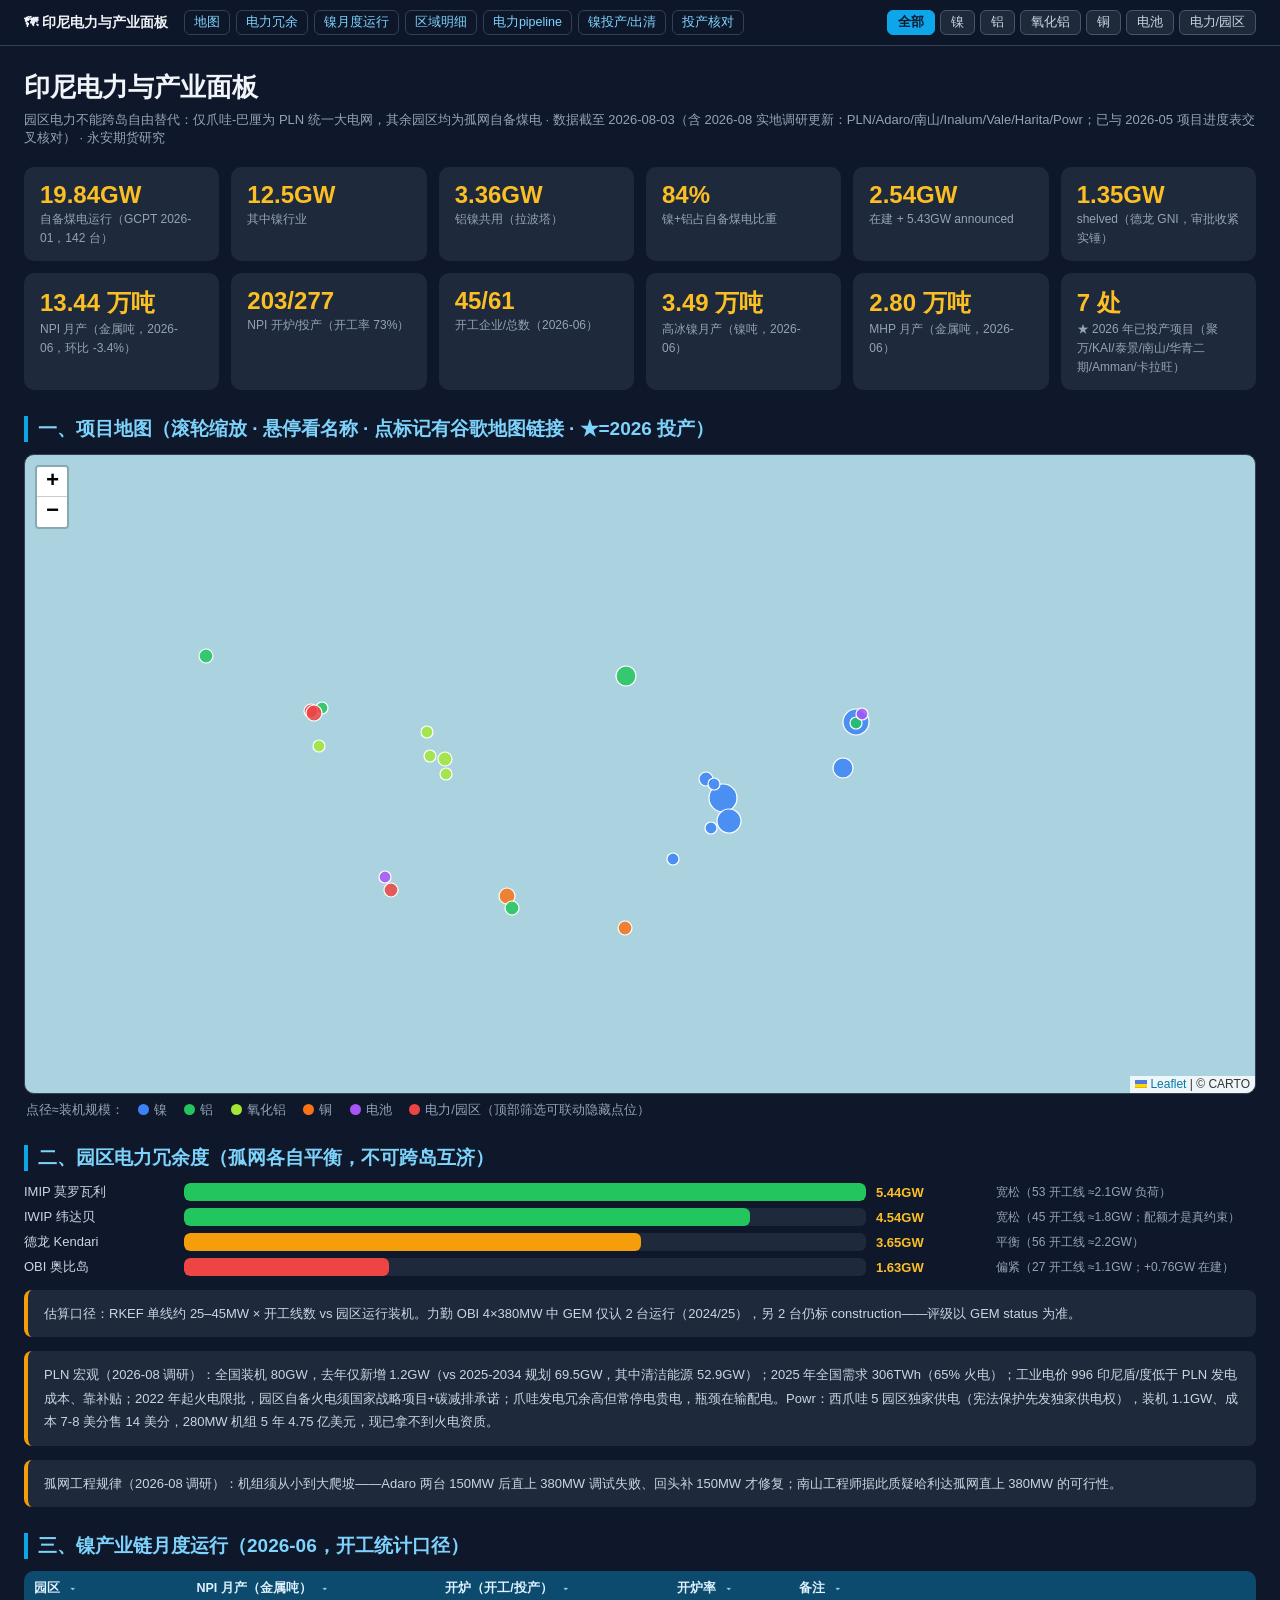
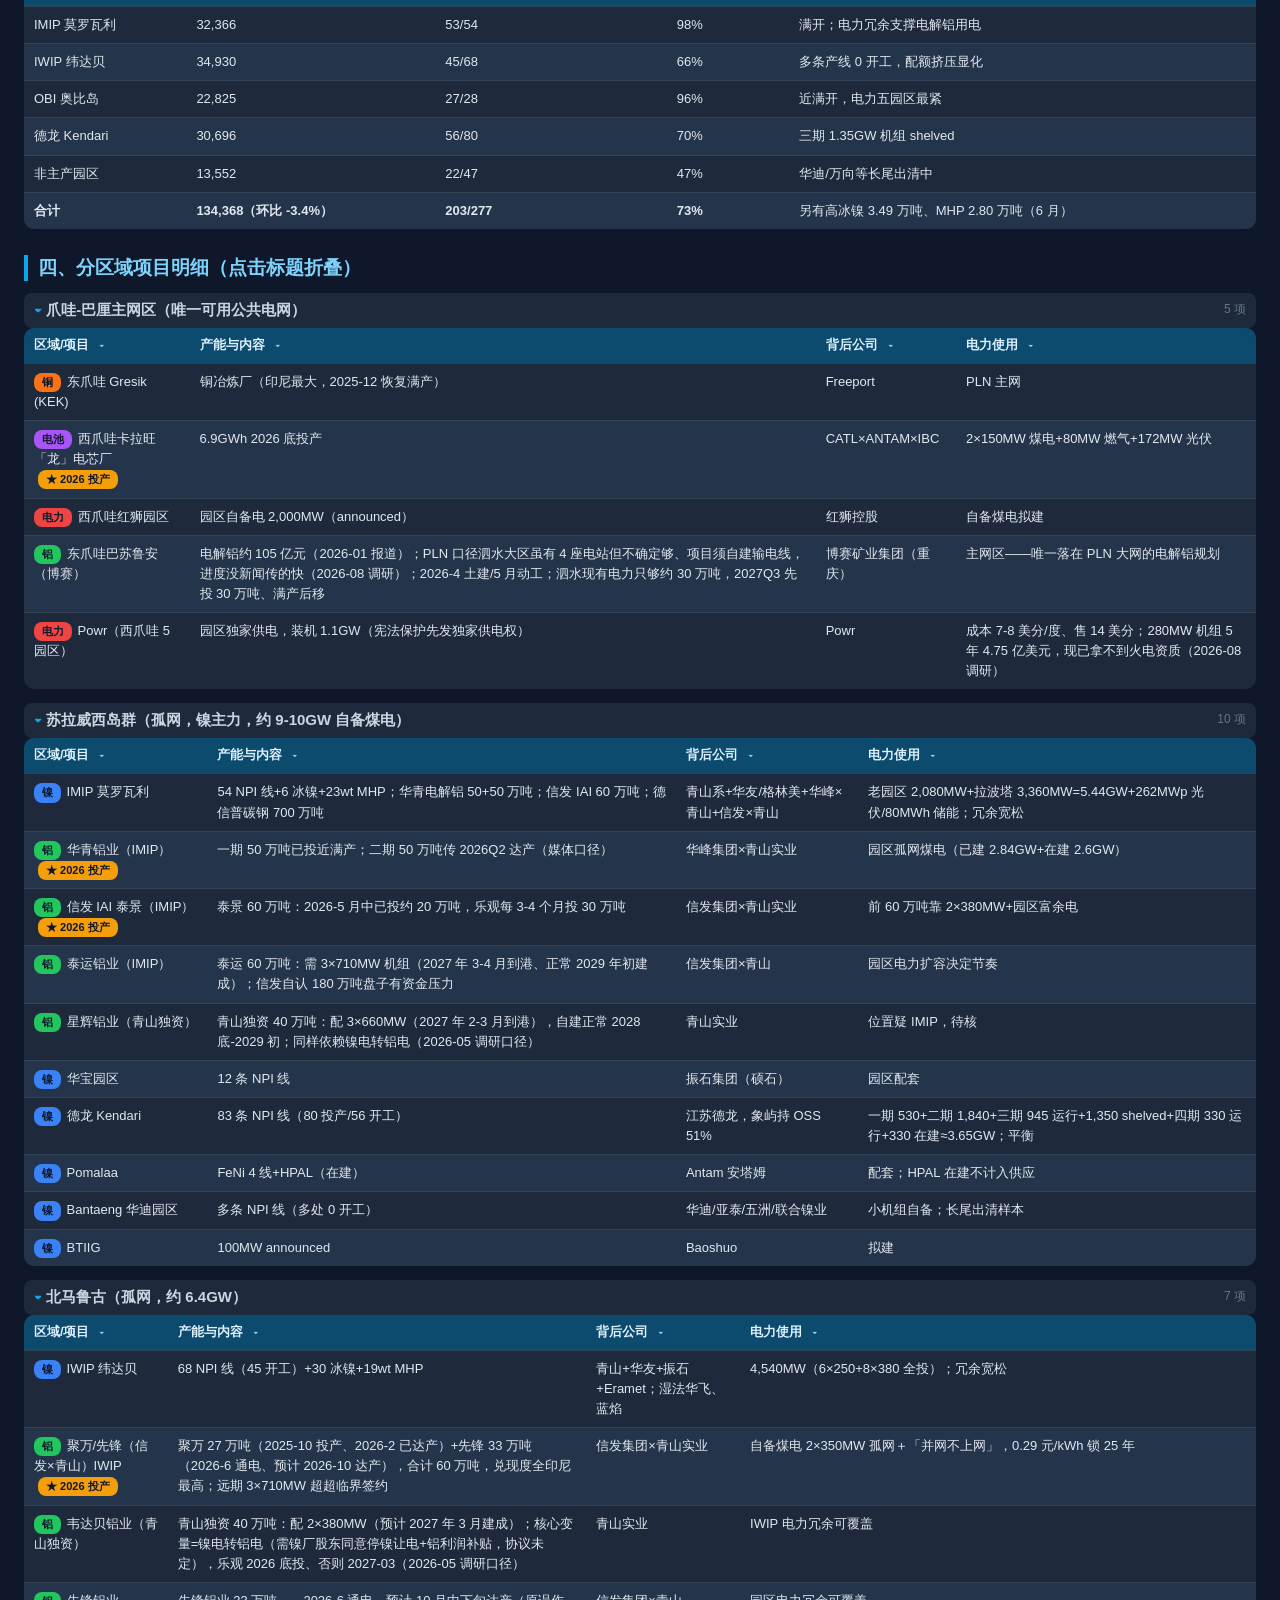
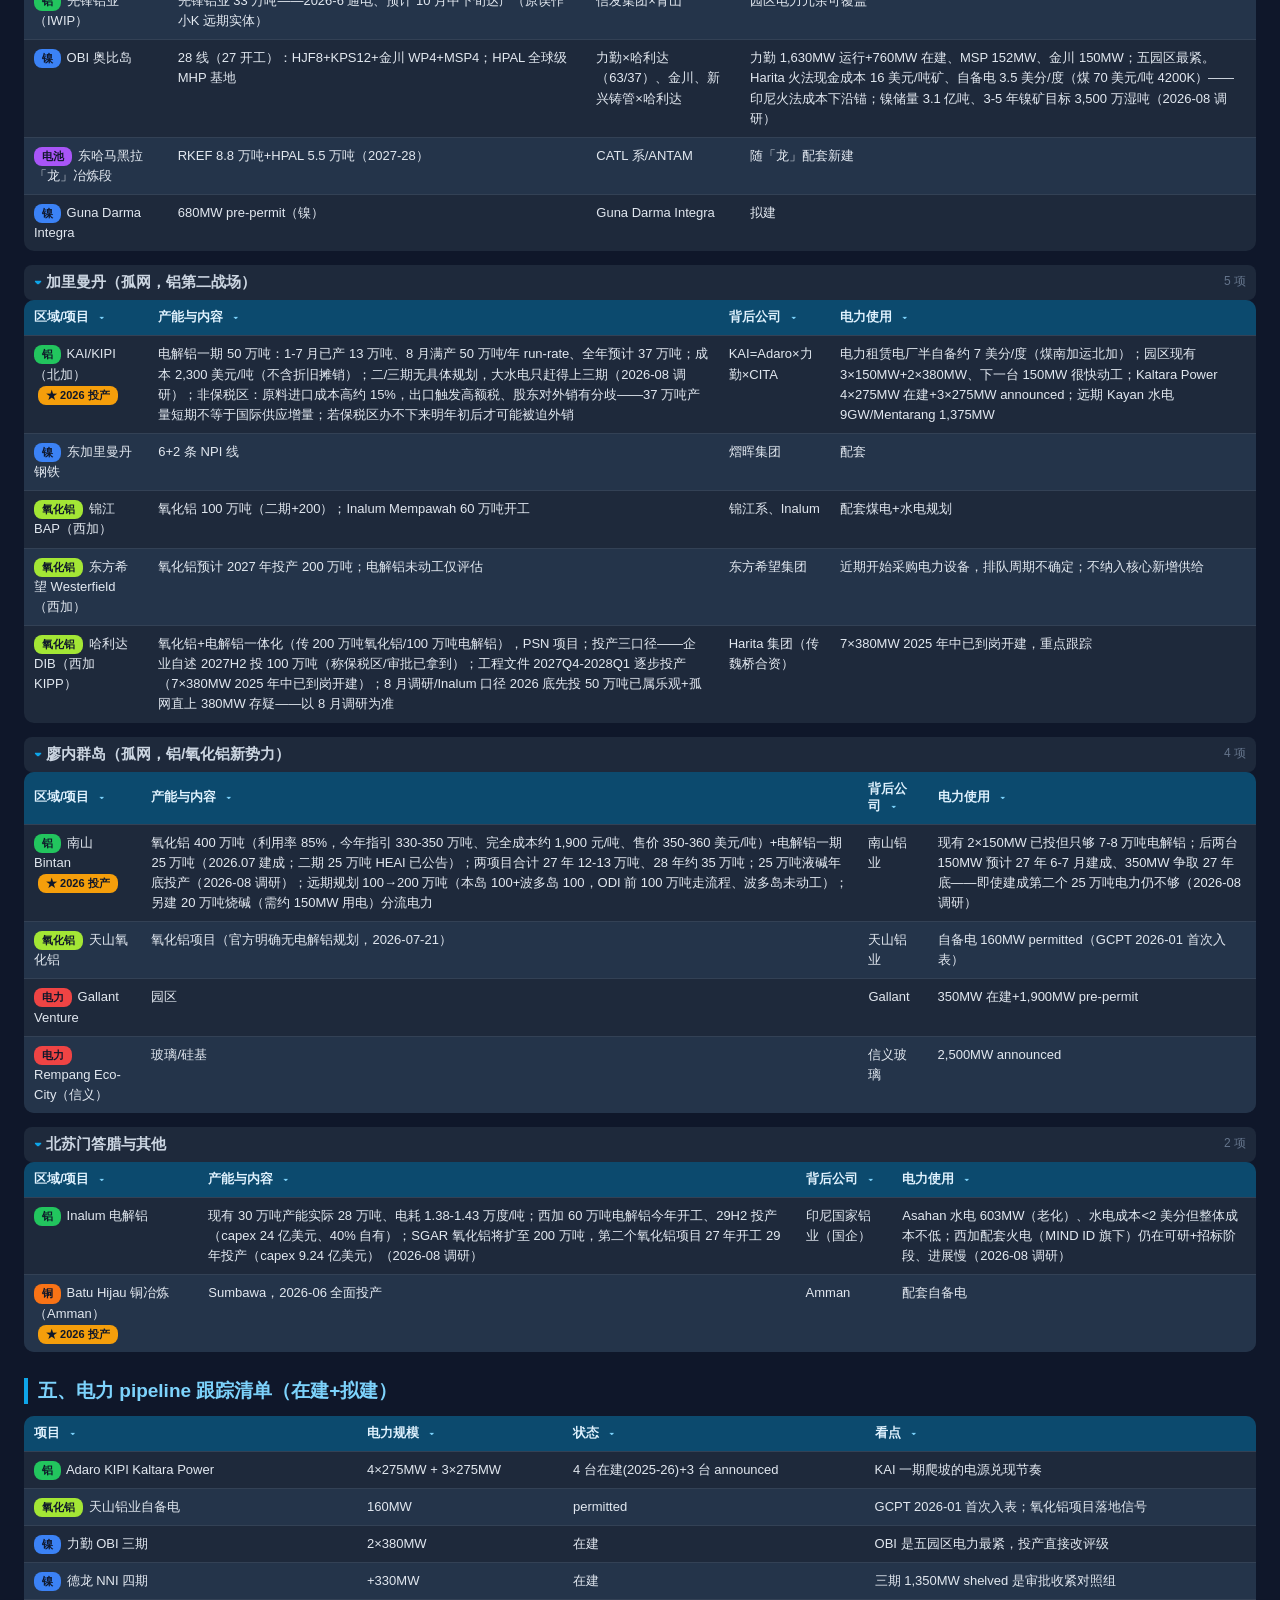
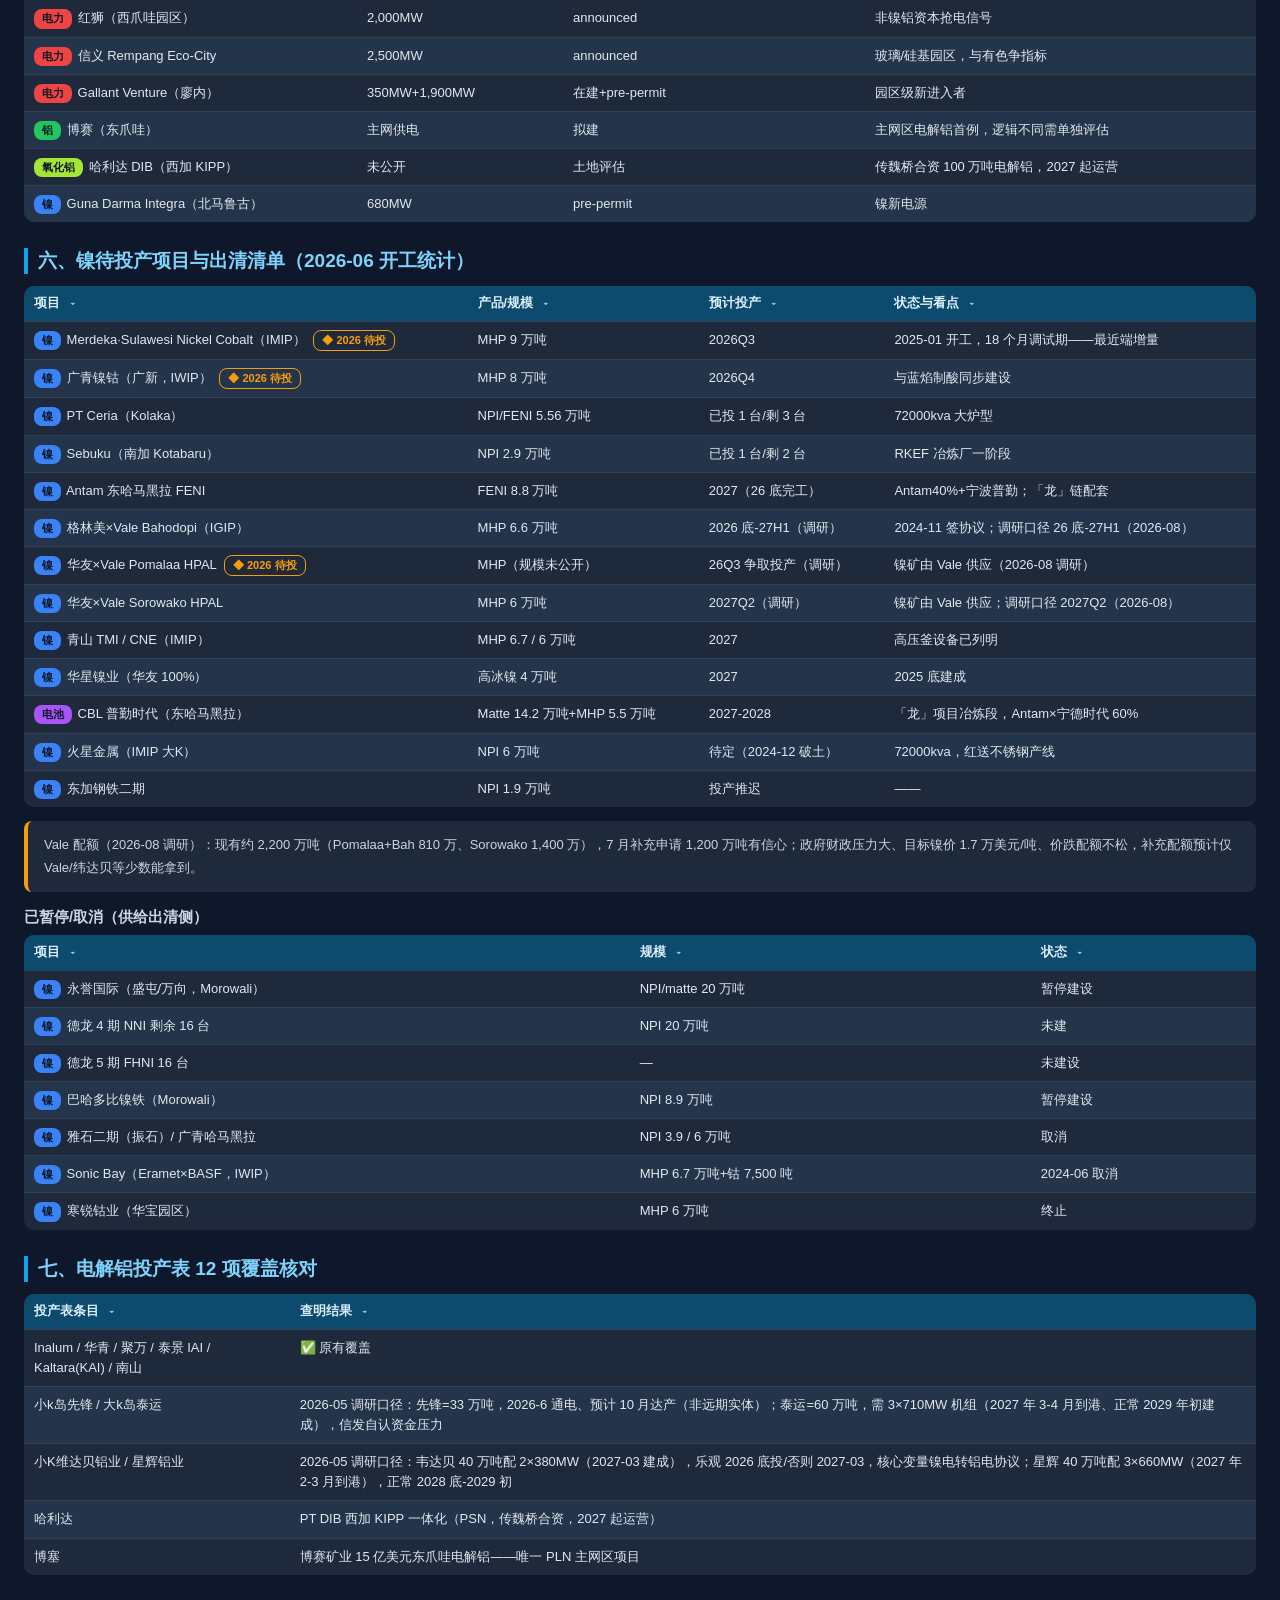
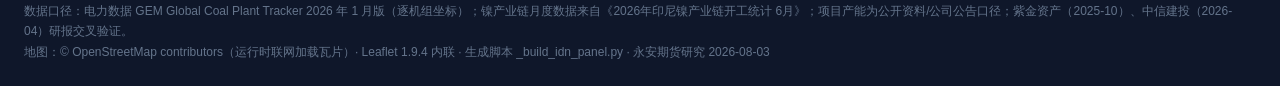
==== indonesia-power.html @ 65ce1896 "印尼电力面板：投产核对板块两行改 2026-05 调研口径（先锋/泰运/韦达贝/星辉）" ====
<!DOCTYPE html>
<html lang="zh-CN"><head><meta charset="UTF-8">
<meta name="viewport" content="width=device-width, initial-scale=1.0">
<title>印尼电力与产业面板 · 永安期货研究</title>
<style>
/* required styles */

.leaflet-pane,
.leaflet-tile,
.leaflet-marker-icon,
.leaflet-marker-shadow,
.leaflet-tile-container,
.leaflet-pane > svg,
.leaflet-pane > canvas,
.leaflet-zoom-box,
.leaflet-image-layer,
.leaflet-layer {
	position: absolute;
	left: 0;
	top: 0;
	}
.leaflet-container {
	overflow: hidden;
	}
.leaflet-tile,
.leaflet-marker-icon,
.leaflet-marker-shadow {
	-webkit-user-select: none;
	   -moz-user-select: none;
	        user-select: none;
	  -webkit-user-drag: none;
	}
/* Prevents IE11 from highlighting tiles in blue */
.leaflet-tile::selection {
	background: transparent;
}
/* Safari renders non-retina tile on retina better with this, but Chrome is worse */
.leaflet-safari .leaflet-tile {
	image-rendering: -webkit-optimize-contrast;
	}
/* hack that prevents hw layers "stretching" when loading new tiles */
.leaflet-safari .leaflet-tile-container {
	width: 1600px;
	height: 1600px;
	-webkit-transform-origin: 0 0;
	}
.leaflet-marker-icon,
.leaflet-marker-shadow {
	display: block;
	}
/* .leaflet-container svg: reset svg max-width decleration shipped in Joomla! (joomla.org) 3.x */
/* .leaflet-container img: map is broken in FF if you have max-width: 100% on tiles */
.leaflet-container .leaflet-overlay-pane svg {
	max-width: none !important;
	max-height: none !important;
	}
.leaflet-container .leaflet-marker-pane img,
.leaflet-container .leaflet-shadow-pane img,
.leaflet-container .leaflet-tile-pane img,
.leaflet-container img.leaflet-image-layer,
.leaflet-container .leaflet-tile {
	max-width: none !important;
	max-height: none !important;
	width: auto;
	padding: 0;
	}

.leaflet-container img.leaflet-tile {
	/* See: https://bugs.chromium.org/p/chromium/issues/detail?id=600120 */
	mix-blend-mode: plus-lighter;
}

.leaflet-container.leaflet-touch-zoom {
	-ms-touch-action: pan-x pan-y;
	touch-action: pan-x pan-y;
	}
.leaflet-container.leaflet-touch-drag {
	-ms-touch-action: pinch-zoom;
	/* Fallback for FF which doesn't support pinch-zoom */
	touch-action: none;
	touch-action: pinch-zoom;
}
.leaflet-container.leaflet-touch-drag.leaflet-touch-zoom {
	-ms-touch-action: none;
	touch-action: none;
}
.leaflet-container {
	-webkit-tap-highlight-color: transparent;
}
.leaflet-container a {
	-webkit-tap-highlight-color: rgba(51, 181, 229, 0.4);
}
.leaflet-tile {
	filter: inherit;
	visibility: hidden;
	}
.leaflet-tile-loaded {
	visibility: inherit;
	}
.leaflet-zoom-box {
	width: 0;
	height: 0;
	-moz-box-sizing: border-box;
	     box-sizing: border-box;
	z-index: 800;
	}
/* workaround for https://bugzilla.mozilla.org/show_bug.cgi?id=888319 */
.leaflet-overlay-pane svg {
	-moz-user-select: none;
	}

.leaflet-pane         { z-index: 400; }

.leaflet-tile-pane    { z-index: 200; }
.leaflet-overlay-pane { z-index: 400; }
.leaflet-shadow-pane  { z-index: 500; }
.leaflet-marker-pane  { z-index: 600; }
.leaflet-tooltip-pane   { z-index: 650; }
.leaflet-popup-pane   { z-index: 700; }

.leaflet-map-pane canvas { z-index: 100; }
.leaflet-map-pane svg    { z-index: 200; }

.leaflet-vml-shape {
	width: 1px;
	height: 1px;
	}
.lvml {
	behavior: url(#default#VML);
	display: inline-block;
	position: absolute;
	}


/* control positioning */

.leaflet-control {
	position: relative;
	z-index: 800;
	pointer-events: visiblePainted; /* IE 9-10 doesn't have auto */
	pointer-events: auto;
	}
.leaflet-top,
.leaflet-bottom {
	position: absolute;
	z-index: 1000;
	pointer-events: none;
	}
.leaflet-top {
	top: 0;
	}
.leaflet-right {
	right: 0;
	}
.leaflet-bottom {
	bottom: 0;
	}
.leaflet-left {
	left: 0;
	}
.leaflet-control {
	float: left;
	clear: both;
	}
.leaflet-right .leaflet-control {
	float: right;
	}
.leaflet-top .leaflet-control {
	margin-top: 10px;
	}
.leaflet-bottom .leaflet-control {
	margin-bottom: 10px;
	}
.leaflet-left .leaflet-control {
	margin-left: 10px;
	}
.leaflet-right .leaflet-control {
	margin-right: 10px;
	}


/* zoom and fade animations */

.leaflet-fade-anim .leaflet-popup {
	opacity: 0;
	-webkit-transition: opacity 0.2s linear;
	   -moz-transition: opacity 0.2s linear;
	        transition: opacity 0.2s linear;
	}
.leaflet-fade-anim .leaflet-map-pane .leaflet-popup {
	opacity: 1;
	}
.leaflet-zoom-animated {
	-webkit-transform-origin: 0 0;
	    -ms-transform-origin: 0 0;
	        transform-origin: 0 0;
	}
svg.leaflet-zoom-animated {
	will-change: transform;
}

.leaflet-zoom-anim .leaflet-zoom-animated {
	-webkit-transition: -webkit-transform 0.25s cubic-bezier(0,0,0.25,1);
	   -moz-transition:    -moz-transform 0.25s cubic-bezier(0,0,0.25,1);
	        transition:         transform 0.25s cubic-bezier(0,0,0.25,1);
	}
.leaflet-zoom-anim .leaflet-tile,
.leaflet-pan-anim .leaflet-tile {
	-webkit-transition: none;
	   -moz-transition: none;
	        transition: none;
	}

.leaflet-zoom-anim .leaflet-zoom-hide {
	visibility: hidden;
	}


/* cursors */

.leaflet-interactive {
	cursor: pointer;
	}
.leaflet-grab {
	cursor: -webkit-grab;
	cursor:    -moz-grab;
	cursor:         grab;
	}
.leaflet-crosshair,
.leaflet-crosshair .leaflet-interactive {
	cursor: crosshair;
	}
.leaflet-popup-pane,
.leaflet-control {
	cursor: auto;
	}
.leaflet-dragging .leaflet-grab,
.leaflet-dragging .leaflet-grab .leaflet-interactive,
.leaflet-dragging .leaflet-marker-draggable {
	cursor: move;
	cursor: -webkit-grabbing;
	cursor:    -moz-grabbing;
	cursor:         grabbing;
	}

/* marker & overlays interactivity */
.leaflet-marker-icon,
.leaflet-marker-shadow,
.leaflet-image-layer,
.leaflet-pane > svg path,
.leaflet-tile-container {
	pointer-events: none;
	}

.leaflet-marker-icon.leaflet-interactive,
.leaflet-image-layer.leaflet-interactive,
.leaflet-pane > svg path.leaflet-interactive,
svg.leaflet-image-layer.leaflet-interactive path {
	pointer-events: visiblePainted; /* IE 9-10 doesn't have auto */
	pointer-events: auto;
	}

/* visual tweaks */

.leaflet-container {
	background: #ddd;
	outline-offset: 1px;
	}
.leaflet-container a {
	color: #0078A8;
	}
.leaflet-zoom-box {
	border: 2px dotted #38f;
	background: rgba(255,255,255,0.5);
	}


/* general typography */
.leaflet-container {
	font-family: "Helvetica Neue", Arial, Helvetica, sans-serif;
	font-size: 12px;
	font-size: 0.75rem;
	line-height: 1.5;
	}


/* general toolbar styles */

.leaflet-bar {
	box-shadow: 0 1px 5px rgba(0,0,0,0.65);
	border-radius: 4px;
	}
.leaflet-bar a {
	background-color: #fff;
	border-bottom: 1px solid #ccc;
	width: 26px;
	height: 26px;
	line-height: 26px;
	display: block;
	text-align: center;
	text-decoration: none;
	color: black;
	}
.leaflet-bar a,
.leaflet-control-layers-toggle {
	background-position: 50% 50%;
	background-repeat: no-repeat;
	display: block;
	}
.leaflet-bar a:hover,
.leaflet-bar a:focus {
	background-color: #f4f4f4;
	}
.leaflet-bar a:first-child {
	border-top-left-radius: 4px;
	border-top-right-radius: 4px;
	}
.leaflet-bar a:last-child {
	border-bottom-left-radius: 4px;
	border-bottom-right-radius: 4px;
	border-bottom: none;
	}
.leaflet-bar a.leaflet-disabled {
	cursor: default;
	background-color: #f4f4f4;
	color: #bbb;
	}

.leaflet-touch .leaflet-bar a {
	width: 30px;
	height: 30px;
	line-height: 30px;
	}
.leaflet-touch .leaflet-bar a:first-child {
	border-top-left-radius: 2px;
	border-top-right-radius: 2px;
	}
.leaflet-touch .leaflet-bar a:last-child {
	border-bottom-left-radius: 2px;
	border-bottom-right-radius: 2px;
	}

/* zoom control */

.leaflet-control-zoom-in,
.leaflet-control-zoom-out {
	font: bold 18px 'Lucida Console', Monaco, monospace;
	text-indent: 1px;
	}

.leaflet-touch .leaflet-control-zoom-in, .leaflet-touch .leaflet-control-zoom-out  {
	font-size: 22px;
	}


/* layers control */

.leaflet-control-layers {
	box-shadow: 0 1px 5px rgba(0,0,0,0.4);
	background: #fff;
	border-radius: 5px;
	}
.leaflet-control-layers-toggle {
	background-image: url(images/layers.png);
	width: 36px;
	height: 36px;
	}
.leaflet-retina .leaflet-control-layers-toggle {
	background-image: url(images/layers-2x.png);
	background-size: 26px 26px;
	}
.leaflet-touch .leaflet-control-layers-toggle {
	width: 44px;
	height: 44px;
	}
.leaflet-control-layers .leaflet-control-layers-list,
.leaflet-control-layers-expanded .leaflet-control-layers-toggle {
	display: none;
	}
.leaflet-control-layers-expanded .leaflet-control-layers-list {
	display: block;
	position: relative;
	}
.leaflet-control-layers-expanded {
	padding: 6px 10px 6px 6px;
	color: #333;
	background: #fff;
	}
.leaflet-control-layers-scrollbar {
	overflow-y: scroll;
	overflow-x: hidden;
	padding-right: 5px;
	}
.leaflet-control-layers-selector {
	margin-top: 2px;
	position: relative;
	top: 1px;
	}
.leaflet-control-layers label {
	display: block;
	font-size: 13px;
	font-size: 1.08333em;
	}
.leaflet-control-layers-separator {
	height: 0;
	border-top: 1px solid #ddd;
	margin: 5px -10px 5px -6px;
	}

/* Default icon URLs */
.leaflet-default-icon-path { /* used only in path-guessing heuristic, see L.Icon.Default */
	background-image: url(images/marker-icon.png);
	}


/* attribution and scale controls */

.leaflet-container .leaflet-control-attribution {
	background: #fff;
	background: rgba(255, 255, 255, 0.8);
	margin: 0;
	}
.leaflet-control-attribution,
.leaflet-control-scale-line {
	padding: 0 5px;
	color: #333;
	line-height: 1.4;
	}
.leaflet-control-attribution a {
	text-decoration: none;
	}
.leaflet-control-attribution a:hover,
.leaflet-control-attribution a:focus {
	text-decoration: underline;
	}
.leaflet-attribution-flag {
	display: inline !important;
	vertical-align: baseline !important;
	width: 1em;
	height: 0.6669em;
	}
.leaflet-left .leaflet-control-scale {
	margin-left: 5px;
	}
.leaflet-bottom .leaflet-control-scale {
	margin-bottom: 5px;
	}
.leaflet-control-scale-line {
	border: 2px solid #777;
	border-top: none;
	line-height: 1.1;
	padding: 2px 5px 1px;
	white-space: nowrap;
	-moz-box-sizing: border-box;
	     box-sizing: border-box;
	background: rgba(255, 255, 255, 0.8);
	text-shadow: 1px 1px #fff;
	}
.leaflet-control-scale-line:not(:first-child) {
	border-top: 2px solid #777;
	border-bottom: none;
	margin-top: -2px;
	}
.leaflet-control-scale-line:not(:first-child):not(:last-child) {
	border-bottom: 2px solid #777;
	}

.leaflet-touch .leaflet-control-attribution,
.leaflet-touch .leaflet-control-layers,
.leaflet-touch .leaflet-bar {
	box-shadow: none;
	}
.leaflet-touch .leaflet-control-layers,
.leaflet-touch .leaflet-bar {
	border: 2px solid rgba(0,0,0,0.2);
	background-clip: padding-box;
	}


/* popup */

.leaflet-popup {
	position: absolute;
	text-align: center;
	margin-bottom: 20px;
	}
.leaflet-popup-content-wrapper {
	padding: 1px;
	text-align: left;
	border-radius: 12px;
	}
.leaflet-popup-content {
	margin: 13px 24px 13px 20px;
	line-height: 1.3;
	font-size: 13px;
	font-size: 1.08333em;
	min-height: 1px;
	}
.leaflet-popup-content p {
	margin: 17px 0;
	margin: 1.3em 0;
	}
.leaflet-popup-tip-container {
	width: 40px;
	height: 20px;
	position: absolute;
	left: 50%;
	margin-top: -1px;
	margin-left: -20px;
	overflow: hidden;
	pointer-events: none;
	}
.leaflet-popup-tip {
	width: 17px;
	height: 17px;
	padding: 1px;

	margin: -10px auto 0;
	pointer-events: auto;

	-webkit-transform: rotate(45deg);
	   -moz-transform: rotate(45deg);
	    -ms-transform: rotate(45deg);
	        transform: rotate(45deg);
	}
.leaflet-popup-content-wrapper,
.leaflet-popup-tip {
	background: white;
	color: #333;
	box-shadow: 0 3px 14px rgba(0,0,0,0.4);
	}
.leaflet-container a.leaflet-popup-close-button {
	position: absolute;
	top: 0;
	right: 0;
	border: none;
	text-align: center;
	width: 24px;
	height: 24px;
	font: 16px/24px Tahoma, Verdana, sans-serif;
	color: #757575;
	text-decoration: none;
	background: transparent;
	}
.leaflet-container a.leaflet-popup-close-button:hover,
.leaflet-container a.leaflet-popup-close-button:focus {
	color: #585858;
	}
.leaflet-popup-scrolled {
	overflow: auto;
	}

.leaflet-oldie .leaflet-popup-content-wrapper {
	-ms-zoom: 1;
	}
.leaflet-oldie .leaflet-popup-tip {
	width: 24px;
	margin: 0 auto;

	-ms-filter: "progid:DXImageTransform.Microsoft.Matrix(M11=0.70710678, M12=0.70710678, M21=-0.70710678, M22=0.70710678)";
	filter: progid:DXImageTransform.Microsoft.Matrix(M11=0.70710678, M12=0.70710678, M21=-0.70710678, M22=0.70710678);
	}

.leaflet-oldie .leaflet-control-zoom,
.leaflet-oldie .leaflet-control-layers,
.leaflet-oldie .leaflet-popup-content-wrapper,
.leaflet-oldie .leaflet-popup-tip {
	border: 1px solid #999;
	}


/* div icon */

.leaflet-div-icon {
	background: #fff;
	border: 1px solid #666;
	}


/* Tooltip */
/* Base styles for the element that has a tooltip */
.leaflet-tooltip {
	position: absolute;
	padding: 6px;
	background-color: #fff;
	border: 1px solid #fff;
	border-radius: 3px;
	color: #222;
	white-space: nowrap;
	-webkit-user-select: none;
	-moz-user-select: none;
	-ms-user-select: none;
	user-select: none;
	pointer-events: none;
	box-shadow: 0 1px 3px rgba(0,0,0,0.4);
	}
.leaflet-tooltip.leaflet-interactive {
	cursor: pointer;
	pointer-events: auto;
	}
.leaflet-tooltip-top:before,
.leaflet-tooltip-bottom:before,
.leaflet-tooltip-left:before,
.leaflet-tooltip-right:before {
	position: absolute;
	pointer-events: none;
	border: 6px solid transparent;
	background: transparent;
	content: "";
	}

/* Directions */

.leaflet-tooltip-bottom {
	margin-top: 6px;
}
.leaflet-tooltip-top {
	margin-top: -6px;
}
.leaflet-tooltip-bottom:before,
.leaflet-tooltip-top:before {
	left: 50%;
	margin-left: -6px;
	}
.leaflet-tooltip-top:before {
	bottom: 0;
	margin-bottom: -12px;
	border-top-color: #fff;
	}
.leaflet-tooltip-bottom:before {
	top: 0;
	margin-top: -12px;
	margin-left: -6px;
	border-bottom-color: #fff;
	}
.leaflet-tooltip-left {
	margin-left: -6px;
}
.leaflet-tooltip-right {
	margin-left: 6px;
}
.leaflet-tooltip-left:before,
.leaflet-tooltip-right:before {
	top: 50%;
	margin-top: -6px;
	}
.leaflet-tooltip-left:before {
	right: 0;
	margin-right: -12px;
	border-left-color: #fff;
	}
.leaflet-tooltip-right:before {
	left: 0;
	margin-left: -12px;
	border-right-color: #fff;
	}

/* Printing */

@media print {
	/* Prevent printers from removing background-images of controls. */
	.leaflet-control {
		-webkit-print-color-adjust: exact;
		print-color-adjust: exact;
		}
	}

* {box-sizing:border-box;margin:0;padding:0}
body {font-family:"Microsoft YaHei",sans-serif;background:#0f172a;color:#e2e8f0;padding:24px;max-width:1400px;margin:0 auto;padding-top:70px}
h1 {font-size:26px;color:#f1f5f9}
.sub {color:#94a3b8;font-size:13px;margin:6px 0 20px}
h2 {font-size:19px;color:#7dd3fc;margin:26px 0 12px;border-left:4px solid #0ea5e9;padding-left:10px}
h3 {font-size:15px;color:#cbd5e1;margin:16px 0 8px}
.toc {position:fixed;top:0;left:0;right:0;z-index:1000;background:rgba(15,23,42,.96);border-bottom:1px solid #334155;
      padding:10px 24px;display:flex;gap:6px;align-items:center;flex-wrap:wrap;backdrop-filter:blur(6px)}
.toc .tbrand {font-weight:bold;color:#f1f5f9;margin-right:10px;font-size:14px}
.toc a {color:#7dd3fc;text-decoration:none;font-size:12.5px;padding:3px 9px;border:1px solid #334155;border-radius:6px;white-space:nowrap}
.toc a:hover {background:#1e293b}
.filters {margin-left:auto;display:flex;gap:5px;align-items:center;flex-wrap:wrap}
.fbtn {background:#1e293b;color:#cbd5e1;border:1px solid #475569;border-radius:6px;padding:3px 10px;font-size:12.5px;cursor:pointer}
.fbtn.on {background:#0ea5e9;color:#0f172a;font-weight:bold;border-color:#0ea5e9}
.kpis {display:grid;grid-template-columns:repeat(auto-fit,minmax(160px,1fr));gap:12px}
.kpi {background:#1e293b;border-radius:10px;padding:14px 16px}
.kpi b {display:block;font-size:24px;color:#fbbf24}
.kpi span {font-size:12px;color:#94a3b8}
#map {width:100%;height:640px;border-radius:10px;border:1px solid #334155;background:#aad3df}
.maplegend {font-size:12.5px;color:#94a3b8;margin:8px 2px 0}
.maplegend i {display:inline-block;width:11px;height:11px;border-radius:50%;margin:0 5px 0 14px;vertical-align:-1px}
.leaflet-popup-content {font-family:"Microsoft YaHei",sans-serif;font-size:13px;line-height:1.6;max-width:300px}
.leaflet-popup-content b {color:#0b2a4a}
.gmaplink {display:inline-block;margin-top:6px;color:#0ea5e9;font-weight:bold;text-decoration:none}
details {margin-bottom:8px}
summary {cursor:pointer;font-size:15px;color:#cbd5e1;font-weight:bold;padding:8px 10px;background:#1e293b;border-radius:8px;list-style:none}
summary::-webkit-details-marker {display:none}
summary:before {content:"▸ ";color:#0ea5e9}
details[open] summary:before {content:"▾ "}
summary .cnt {float:right;color:#64748b;font-size:12px;font-weight:normal}
table {width:100%;border-collapse:collapse;background:#1e293b;border-radius:10px;overflow:hidden;font-size:13px;margin-bottom:14px}
th {background:#0c4a6e;color:#e0f2fe;text-align:left;padding:9px 10px;font-size:12.5px}
td {padding:8px 10px;border-top:1px solid #334155;vertical-align:top;line-height:1.55}
tr:nth-child(even) td {background:#24344a}
.chip {display:inline-block;padding:1px 8px;border-radius:8px;font-size:11px;color:#0f172a;font-weight:bold;margin-right:2px}
.badge26 {display:inline-block;padding:1px 8px;border-radius:8px;font-size:11px;background:#f59e0b;color:#0f172a;font-weight:bold;margin-left:4px}
.badge26e {display:inline-block;padding:1px 8px;border-radius:8px;font-size:11px;background:transparent;color:#f59e0b;border:1px solid #f59e0b;font-weight:bold;margin-left:4px}
.brow {display:flex;align-items:center;gap:10px;margin:7px 0;font-size:13px}
.bname {width:150px;color:#cbd5e1}
.btrack {flex:1;background:#1e293b;border-radius:6px;height:18px;overflow:hidden}
.bfill {display:block;height:100%;border-radius:6px}
.ok {background:#22c55e}.mid {background:#f59e0b}.tight {background:#ef4444}
.bval {width:110px;color:#fbbf24;font-weight:bold}
.bnote {width:260px;color:#94a3b8;font-size:12px}
th {cursor:pointer;user-select:none;position:relative}
th .sortmark {color:#f59e0b;margin-left:3px}
th .fbtn2 {margin-left:5px;background:transparent;border:none;color:#7dd3fc;cursor:pointer;font-size:11px;padding:0 2px}
th .fbtn2.on {color:#f59e0b}
th .fbtn2:hover {color:#fbbf24}
.fdrop {position:absolute;z-index:2000;background:#1e293b;border:1px solid #475569;border-radius:10px;
        padding:10px;min-width:210px;max-width:280px;box-shadow:0 10px 30px rgba(0,0,0,.5)}
.fdrop input {width:100%;background:#0f172a;border:1px solid #475569;border-radius:5px;color:#e2e8f0;font-size:12px;padding:4px 8px;margin-bottom:6px}
.fdrop .fvals {max-height:220px;overflow-y:auto}
.fdrop label {display:flex;gap:6px;align-items:center;font-size:12.5px;color:#cbd5e1;padding:3px 2px;cursor:pointer}
.fdrop label:hover {background:#24344a}
.fdrop .fops {display:flex;gap:6px;margin-bottom:6px}
.fdrop .fops button {flex:1;background:#0c4a6e;color:#e0f2fe;border:none;border-radius:5px;padding:3px 0;font-size:12px;cursor:pointer}
.fdrop .fops button:hover {background:#0ea5e9;color:#0f172a}
.note {background:#1e293b;border-left:4px solid #f59e0b;border-radius:8px;padding:12px 16px;font-size:13px;line-height:1.8;color:#cbd5e1;margin:14px 0}
.footer {margin-top:26px;color:#64748b;font-size:12px;line-height:1.7}
</style></head><body>

<nav class="toc">
  <span class="tbrand">🗺 印尼电力与产业面板</span>
  <a href="#sec-map">地图</a><a href="#sec-redundancy">电力冗余</a><a href="#sec-nickel">镍月度运行</a>
  <a href="#sec0">区域明细</a><a href="#sec-pipeline">电力pipeline</a><a href="#sec-pipeline-ni">镍投产/出清</a><a href="#sec-coverage">投产核对</a>
  <span class="filters" id="filters">
    <button class="fbtn on" data-cat="all">全部</button>
    <button class="fbtn" data-cat="镍">镍</button>
    <button class="fbtn" data-cat="铝">铝</button>
    <button class="fbtn" data-cat="氧化铝">氧化铝</button>
    <button class="fbtn" data-cat="铜">铜</button>
    <button class="fbtn" data-cat="电池">电池</button>
    <button class="fbtn" data-cat="电力">电力/园区</button>
  </span>
</nav>

<h1>印尼电力与产业面板</h1>
<p class="sub">园区电力不能跨岛自由替代：仅爪哇-巴厘为 PLN 统一大电网，其余园区均为孤网自备煤电 · 数据截至 2026-08-03（含 2026-08 实地调研更新：PLN/Adaro/南山/Inalum/Vale/Harita/Powr；已与 2026-05 项目进度表交叉核对） · 永安期货研究</p>

<div class="kpis">
<div class="kpi"><b>19.84GW</b><span>自备煤电运行（GCPT 2026-01，142 台）</span></div>
<div class="kpi"><b>12.5GW</b><span>其中镍行业</span></div>
<div class="kpi"><b>3.36GW</b><span>铝镍共用（拉波塔）</span></div>
<div class="kpi"><b>84%</b><span>镍+铝占自备煤电比重</span></div>
<div class="kpi"><b>2.54GW</b><span>在建 + 5.43GW announced</span></div>
<div class="kpi"><b>1.35GW</b><span>shelved（德龙 GNI，审批收紧实锤）</span></div>
</div>
<div class="kpis" style="margin-top:12px">
<div class="kpi"><b>13.44 万吨</b><span>NPI 月产（金属吨，2026-06，环比 -3.4%）</span></div>
<div class="kpi"><b>203/277</b><span>NPI 开炉/投产（开工率 73%）</span></div>
<div class="kpi"><b>45/61</b><span>开工企业/总数（2026-06）</span></div>
<div class="kpi"><b>3.49 万吨</b><span>高冰镍月产（镍吨，2026-06）</span></div>
<div class="kpi"><b>2.80 万吨</b><span>MHP 月产（金属吨，2026-06）</span></div>
<div class="kpi"><b>7 处</b><span>★ 2026 年已投产项目（聚万/KAI/泰景/南山/华青二期/Amman/卡拉旺）</span></div>
</div>

<h2 id="sec-map">一、项目地图（滚轮缩放 · 悬停看名称 · 点标记有谷歌地图链接 · ★=2026 投产）</h2>
<div id="map"></div>
<p class="maplegend">点径≈装机规模：<i style="background:#3b82f6"></i>镍 <i style="background:#22c55e"></i>铝 <i style="background:#a3e635"></i>氧化铝 <i style="background:#f97316"></i>铜 <i style="background:#a855f7"></i>电池 <i style="background:#ef4444"></i>电力/园区（顶部筛选可联动隐藏点位）</p>

<h2 id="sec-redundancy">二、园区电力冗余度（孤网各自平衡，不可跨岛互济）</h2>
<div class="brow"><span class="bname">IMIP 莫罗瓦利</span><span class="btrack"><span class="bfill ok" style="width:100%"></span></span><span class="bval">5.44GW</span><span class="bnote">宽松（53 开工线 ≈2.1GW 负荷）</span></div><div class="brow"><span class="bname">IWIP 纬达贝</span><span class="btrack"><span class="bfill ok" style="width:83%"></span></span><span class="bval">4.54GW</span><span class="bnote">宽松（45 开工线 ≈1.8GW；配额才是真约束）</span></div><div class="brow"><span class="bname">德龙 Kendari</span><span class="btrack"><span class="bfill mid" style="width:67%"></span></span><span class="bval">3.65GW</span><span class="bnote">平衡（56 开工线 ≈2.2GW）</span></div><div class="brow"><span class="bname">OBI 奥比岛</span><span class="btrack"><span class="bfill tight" style="width:30%"></span></span><span class="bval">1.63GW</span><span class="bnote">偏紧（27 开工线 ≈1.1GW；+0.76GW 在建）</span></div>
<div class="note">估算口径：RKEF 单线约 25–45MW × 开工线数 vs 园区运行装机。力勤 OBI 4×380MW 中 GEM 仅认 2 台运行（2024/25），另 2 台仍标 construction——评级以 GEM status 为准。</div><div class="note">PLN 宏观（2026-08 调研）：全国装机 80GW，去年仅新增 1.2GW（vs 2025-2034 规划 69.5GW，其中清洁能源 52.9GW）；2025 年全国需求 306TWh（65% 火电）；工业电价 996 印尼盾/度低于 PLN 发电成本、靠补贴；2022 年起火电限批，园区自备火电须国家战略项目+碳减排承诺；爪哇发电冗余高但常停电贵电，瓶颈在输配电。Powr：西爪哇 5 园区独家供电（宪法保护先发独家供电权），装机 1.1GW、成本 7-8 美分售 14 美分，280MW 机组 5 年 4.75 亿美元，现已拿不到火电资质。</div><div class="note">孤网工程规律（2026-08 调研）：机组须从小到大爬坡——Adaro 两台 150MW 后直上 380MW 调试失败、回头补 150MW 才修复；南山工程师据此质疑哈利达孤网直上 380MW 的可行性。</div>

<h2 id="sec-nickel">三、镍产业链月度运行（2026-06，开工统计口径）</h2>
<table><thead><tr><th>园区</th><th>NPI 月产（金属吨）</th><th>开炉（开工/投产）</th><th>开炉率</th><th>备注</th></tr></thead><tbody><tr data-cat="镍"><td>IMIP 莫罗瓦利</td><td>32,366</td><td>53/54</td><td>98%</td><td>满开；电力冗余支撑电解铝用电</td></tr><tr data-cat="镍"><td>IWIP 纬达贝</td><td>34,930</td><td>45/68</td><td>66%</td><td>多条产线 0 开工，配额挤压显化</td></tr><tr data-cat="镍"><td>OBI 奥比岛</td><td>22,825</td><td>27/28</td><td>96%</td><td>近满开，电力五园区最紧</td></tr><tr data-cat="镍"><td>德龙 Kendari</td><td>30,696</td><td>56/80</td><td>70%</td><td>三期 1.35GW 机组 shelved</td></tr><tr data-cat="镍"><td>非主产园区</td><td>13,552</td><td>22/47</td><td>47%</td><td>华迪/万向等长尾出清中</td></tr><tr data-cat="镍"><td><b>合计</b></td><td><b>134,368（环比 -3.4%）</b></td><td><b>203/277</b></td><td><b>73%</b></td><td>另有高冰镍 3.49 万吨、MHP 2.80 万吨（6 月）</td></tr></tbody></table>

<h2>四、分区域项目明细（点击标题折叠）</h2>
<details id="sec0" open><summary>爪哇-巴厘主网区（唯一可用公共电网）<span class="cnt">5 项</span></summary><table><thead><tr><th>区域/项目</th><th>产能与内容</th><th>背后公司</th><th>电力使用</th></tr></thead><tbody><tr data-cat="铜"><td><span class="chip" style="background:#f97316">铜</span> 东爪哇 Gresik (KEK) </td><td>铜冶炼厂（印尼最大，2025-12 恢复满产）</td><td>Freeport</td><td>PLN 主网</td></tr><tr data-cat="电池"><td><span class="chip" style="background:#a855f7">电池</span> 西爪哇卡拉旺「龙」电芯厂 <span class="badge26">★ 2026 投产</span></td><td>6.9GWh 2026 底投产</td><td>CATL×ANTAM×IBC</td><td>2×150MW 煤电+80MW 燃气+172MW 光伏</td></tr><tr data-cat="电力"><td><span class="chip" style="background:#ef4444">电力</span> 西爪哇红狮园区 </td><td>园区自备电 2,000MW（announced）</td><td>红狮控股</td><td>自备煤电拟建</td></tr><tr data-cat="铝"><td><span class="chip" style="background:#22c55e">铝</span> 东爪哇巴苏鲁安（博赛） </td><td>电解铝约 105 亿元（2026-01 报道）；PLN 口径泗水大区虽有 4 座电站但不确定够、项目须自建输电线，进度没新闻传的快（2026-08 调研）；2026-4 土建/5 月动工；泗水现有电力只够约 30 万吨，2027Q3 先投 30 万吨、满产后移</td><td>博赛矿业集团（重庆）</td><td>主网区——唯一落在 PLN 大网的电解铝规划</td></tr><tr data-cat="电力"><td><span class="chip" style="background:#ef4444">电力</span> Powr（西爪哇 5 园区） </td><td>园区独家供电，装机 1.1GW（宪法保护先发独家供电权）</td><td>Powr</td><td>成本 7-8 美分/度、售 14 美分；280MW 机组 5 年 4.75 亿美元，现已拿不到火电资质（2026-08 调研）</td></tr></tbody></table></details><details id="sec1" open><summary>苏拉威西岛群（孤网，镍主力，约 9-10GW 自备煤电）<span class="cnt">10 项</span></summary><table><thead><tr><th>区域/项目</th><th>产能与内容</th><th>背后公司</th><th>电力使用</th></tr></thead><tbody><tr data-cat="镍"><td><span class="chip" style="background:#3b82f6">镍</span> IMIP 莫罗瓦利 </td><td>54 NPI 线+6 冰镍+23wt MHP；华青电解铝 50+50 万吨；信发 IAI 60 万吨；德信普碳钢 700 万吨</td><td>青山系+华友/格林美+华峰×青山+信发×青山</td><td>老园区 2,080MW+拉波塔 3,360MW=5.44GW+262MWp 光伏/80MWh 储能；冗余宽松</td></tr><tr data-cat="铝"><td><span class="chip" style="background:#22c55e">铝</span> 华青铝业（IMIP） <span class="badge26">★ 2026 投产</span></td><td>一期 50 万吨已投近满产；二期 50 万吨传 2026Q2 达产（媒体口径）</td><td>华峰集团×青山实业</td><td>园区孤网煤电（已建 2.84GW+在建 2.6GW）</td></tr><tr data-cat="铝"><td><span class="chip" style="background:#22c55e">铝</span> 信发 IAI 泰景（IMIP） <span class="badge26">★ 2026 投产</span></td><td>泰景 60 万吨：2026-5 月中已投约 20 万吨，乐观每 3-4 个月投 30 万吨</td><td>信发集团×青山实业</td><td>前 60 万吨靠 2×380MW+园区富余电</td></tr><tr data-cat="铝"><td><span class="chip" style="background:#22c55e">铝</span> 泰运铝业（IMIP） </td><td>泰运 60 万吨：需 3×710MW 机组（2027 年 3-4 月到港、正常 2029 年初建成）；信发自认 180 万吨盘子有资金压力</td><td>信发集团×青山</td><td>园区电力扩容决定节奏</td></tr><tr data-cat="铝"><td><span class="chip" style="background:#22c55e">铝</span> 星辉铝业（青山独资） </td><td>青山独资 40 万吨：配 3×660MW（2027 年 2-3 月到港），自建正常 2028 底-2029 初；同样依赖镍电转铝电（2026-05 调研口径）</td><td>青山实业</td><td>位置疑 IMIP，待核</td></tr><tr data-cat="镍"><td><span class="chip" style="background:#3b82f6">镍</span> 华宝园区 </td><td>12 条 NPI 线</td><td>振石集团（硕石）</td><td>园区配套</td></tr><tr data-cat="镍"><td><span class="chip" style="background:#3b82f6">镍</span> 德龙 Kendari </td><td>83 条 NPI 线（80 投产/56 开工）</td><td>江苏德龙，象屿持 OSS 51%</td><td>一期 530+二期 1,840+三期 945 运行+1,350 shelved+四期 330 运行+330 在建≈3.65GW；平衡</td></tr><tr data-cat="镍"><td><span class="chip" style="background:#3b82f6">镍</span> Pomalaa </td><td>FeNi 4 线+HPAL（在建）</td><td>Antam 安塔姆</td><td>配套；HPAL 在建不计入供应</td></tr><tr data-cat="镍"><td><span class="chip" style="background:#3b82f6">镍</span> Bantaeng 华迪园区 </td><td>多条 NPI 线（多处 0 开工）</td><td>华迪/亚泰/五洲/联合镍业</td><td>小机组自备；长尾出清样本</td></tr><tr data-cat="镍"><td><span class="chip" style="background:#3b82f6">镍</span> BTIIG </td><td>100MW announced</td><td>Baoshuo</td><td>拟建</td></tr></tbody></table></details><details id="sec2" open><summary>北马鲁古（孤网，约 6.4GW）<span class="cnt">7 项</span></summary><table><thead><tr><th>区域/项目</th><th>产能与内容</th><th>背后公司</th><th>电力使用</th></tr></thead><tbody><tr data-cat="镍"><td><span class="chip" style="background:#3b82f6">镍</span> IWIP 纬达贝 </td><td>68 NPI 线（45 开工）+30 冰镍+19wt MHP</td><td>青山+华友+振石+Eramet；湿法华飞、蓝焰</td><td>4,540MW（6×250+8×380 全投）；冗余宽松</td></tr><tr data-cat="铝"><td><span class="chip" style="background:#22c55e">铝</span> 聚万/先锋（信发×青山）IWIP <span class="badge26">★ 2026 投产</span></td><td>聚万 27 万吨（2025-10 投产、2026-2 已达产）+先锋 33 万吨（2026-6 通电、预计 2026-10 达产），合计 60 万吨，兑现度全印尼最高；远期 3×710MW 超超临界签约</td><td>信发集团×青山实业</td><td>自备煤电 2×350MW 孤网＋「并网不上网」，0.29 元/kWh 锁 25 年</td></tr><tr data-cat="铝"><td><span class="chip" style="background:#22c55e">铝</span> 韦达贝铝业（青山独资） </td><td>青山独资 40 万吨：配 2×380MW（预计 2027 年 3 月建成）；核心变量=镍电转铝电（需镍厂股东同意停镍让电+铝利润补贴，协议未定），乐观 2026 底投、否则 2027-03（2026-05 调研口径）</td><td>青山实业</td><td>IWIP 电力冗余可覆盖</td></tr><tr data-cat="铝"><td><span class="chip" style="background:#22c55e">铝</span> 先锋铝业（IWIP） </td><td>先锋铝业 33 万吨——2026-6 通电、预计 10 月中下旬达产（原误作小K 远期实体）</td><td>信发集团×青山</td><td>园区电力冗余可覆盖</td></tr><tr data-cat="镍"><td><span class="chip" style="background:#3b82f6">镍</span> OBI 奥比岛 </td><td>28 线（27 开工）：HJF8+KPS12+金川 WP4+MSP4；HPAL 全球级 MHP 基地</td><td>力勤×哈利达（63/37）、金川、新兴铸管×哈利达</td><td>力勤 1,630MW 运行+760MW 在建、MSP 152MW、金川 150MW；五园区最紧。Harita 火法现金成本 16 美元/吨矿、自备电 3.5 美分/度（煤 70 美元/吨 4200K）——印尼火法成本下沿锚；镍储量 3.1 亿吨、3-5 年镍矿目标 3,500 万湿吨（2026-08 调研）</td></tr><tr data-cat="电池"><td><span class="chip" style="background:#a855f7">电池</span> 东哈马黑拉「龙」冶炼段 </td><td>RKEF 8.8 万吨+HPAL 5.5 万吨（2027-28）</td><td>CATL 系/ANTAM</td><td>随「龙」配套新建</td></tr><tr data-cat="镍"><td><span class="chip" style="background:#3b82f6">镍</span> Guna Darma Integra </td><td>680MW pre-permit（镍）</td><td>Guna Darma Integra</td><td>拟建</td></tr></tbody></table></details><details id="sec3" open><summary>加里曼丹（孤网，铝第二战场）<span class="cnt">5 项</span></summary><table><thead><tr><th>区域/项目</th><th>产能与内容</th><th>背后公司</th><th>电力使用</th></tr></thead><tbody><tr data-cat="铝"><td><span class="chip" style="background:#22c55e">铝</span> KAI/KIPI（北加） <span class="badge26">★ 2026 投产</span></td><td>电解铝一期 50 万吨：1-7 月已产 13 万吨、8 月满产 50 万吨/年 run-rate、全年预计 37 万吨；成本 2,300 美元/吨（不含折旧摊销）；二/三期无具体规划，大水电只赶得上三期（2026-08 调研）；非保税区：原料进口成本高约 15%，出口触发高额税、股东对外销有分歧——37 万吨产量短期不等于国际供应增量；若保税区办不下来明年初后才可能被迫外销</td><td>KAI=Adaro×力勤×CITA</td><td>电力租赁电厂半自备约 7 美分/度（煤南加运北加）；园区现有 3×150MW+2×380MW、下一台 150MW 很快动工；Kaltara Power 4×275MW 在建+3×275MW announced；远期 Kayan 水电 9GW/Mentarang 1,375MW</td></tr><tr data-cat="镍"><td><span class="chip" style="background:#3b82f6">镍</span> 东加里曼丹钢铁 </td><td>6+2 条 NPI 线</td><td>熠晖集团</td><td>配套</td></tr><tr data-cat="氧化铝"><td><span class="chip" style="background:#a3e635">氧化铝</span> 锦江 BAP（西加） </td><td>氧化铝 100 万吨（二期+200）；Inalum Mempawah 60 万吨开工</td><td>锦江系、Inalum</td><td>配套煤电+水电规划</td></tr><tr data-cat="氧化铝"><td><span class="chip" style="background:#a3e635">氧化铝</span> 东方希望 Westerfield（西加） </td><td>氧化铝预计 2027 年投产 200 万吨；电解铝未动工仅评估</td><td>东方希望集团</td><td>近期开始采购电力设备，排队周期不确定；不纳入核心新增供给</td></tr><tr data-cat="氧化铝"><td><span class="chip" style="background:#a3e635">氧化铝</span> 哈利达 DIB（西加 KIPP） </td><td>氧化铝+电解铝一体化（传 200 万吨氧化铝/100 万吨电解铝），PSN 项目；投产三口径——企业自述 2027H2 投 100 万吨（称保税区/审批已拿到）；工程文件 2027Q4-2028Q1 逐步投产（7×380MW 2025 年中已到岗开建）；8 月调研/Inalum 口径 2026 底先投 50 万吨已属乐观+孤网直上 380MW 存疑——以 8 月调研为准</td><td>Harita 集团（传魏桥合资）</td><td>7×380MW 2025 年中已到岗开建，重点跟踪</td></tr></tbody></table></details><details id="sec4" open><summary>廖内群岛（孤网，铝/氧化铝新势力）<span class="cnt">4 项</span></summary><table><thead><tr><th>区域/项目</th><th>产能与内容</th><th>背后公司</th><th>电力使用</th></tr></thead><tbody><tr data-cat="铝"><td><span class="chip" style="background:#22c55e">铝</span> 南山 Bintan <span class="badge26">★ 2026 投产</span></td><td>氧化铝 400 万吨（利用率 85%，今年指引 330-350 万吨、完全成本约 1,900 元/吨、售价 350-360 美元/吨）+电解铝一期 25 万吨（2026.07 建成；二期 25 万吨 HEAI 已公告）；两项目合计 27 年 12-13 万吨、28 年约 35 万吨；25 万吨液碱年底投产（2026-08 调研）；远期规划 100→200 万吨（本岛 100+波多岛 100，ODI 前 100 万吨走流程、波多岛未动工）；另建 20 万吨烧碱（需约 150MW 用电）分流电力</td><td>南山铝业</td><td>现有 2×150MW 已投但只够 7-8 万吨电解铝；后两台 150MW 预计 27 年 6-7 月建成、350MW 争取 27 年底——即使建成第二个 25 万吨电力仍不够（2026-08 调研）</td></tr><tr data-cat="氧化铝"><td><span class="chip" style="background:#a3e635">氧化铝</span> 天山氧化铝 </td><td>氧化铝项目（官方明确无电解铝规划，2026-07-21）</td><td>天山铝业</td><td>自备电 160MW permitted（GCPT 2026-01 首次入表）</td></tr><tr data-cat="电力"><td><span class="chip" style="background:#ef4444">电力</span> Gallant Venture </td><td>园区</td><td>Gallant</td><td>350MW 在建+1,900MW pre-permit</td></tr><tr data-cat="电力"><td><span class="chip" style="background:#ef4444">电力</span> Rempang Eco-City（信义） </td><td>玻璃/硅基</td><td>信义玻璃</td><td>2,500MW announced</td></tr></tbody></table></details><details id="sec5" open><summary>北苏门答腊与其他<span class="cnt">2 项</span></summary><table><thead><tr><th>区域/项目</th><th>产能与内容</th><th>背后公司</th><th>电力使用</th></tr></thead><tbody><tr data-cat="铝"><td><span class="chip" style="background:#22c55e">铝</span> Inalum 电解铝 </td><td>现有 30 万吨产能实际 28 万吨、电耗 1.38-1.43 万度/吨；西加 60 万吨电解铝今年开工、29H2 投产（capex 24 亿美元、40% 自有）；SGAR 氧化铝将扩至 200 万吨，第二个氧化铝项目 27 年开工 29 年投产（capex 9.24 亿美元）（2026-08 调研）</td><td>印尼国家铝业（国企）</td><td>Asahan 水电 603MW（老化）、水电成本<2 美分但整体成本不低；西加配套火电（MIND ID 旗下）仍在可研+招标阶段、进展慢（2026-08 调研）</td></tr><tr data-cat="铜"><td><span class="chip" style="background:#f97316">铜</span> Batu Hijau 铜冶炼（Amman） <span class="badge26">★ 2026 投产</span></td><td>Sumbawa，2026-06 全面投产</td><td>Amman</td><td>配套自备电</td></tr></tbody></table></details>

<h2 id="sec-pipeline">五、电力 pipeline 跟踪清单（在建+拟建）</h2>
<table><thead><tr><th>项目</th><th>电力规模</th><th>状态</th><th>看点</th></tr></thead><tbody><tr data-cat="铝"><td><span class="chip" style="background:#22c55e">铝</span> Adaro KIPI Kaltara Power </td><td>4×275MW + 3×275MW</td><td>4 台在建(2025-26)+3 台 announced</td><td>KAI 一期爬坡的电源兑现节奏</td></tr><tr data-cat="氧化铝"><td><span class="chip" style="background:#a3e635">氧化铝</span> 天山铝业自备电 </td><td>160MW</td><td>permitted</td><td>GCPT 2026-01 首次入表；氧化铝项目落地信号</td></tr><tr data-cat="镍"><td><span class="chip" style="background:#3b82f6">镍</span> 力勤 OBI 三期 </td><td>2×380MW</td><td>在建</td><td>OBI 是五园区电力最紧，投产直接改评级</td></tr><tr data-cat="镍"><td><span class="chip" style="background:#3b82f6">镍</span> 德龙 NNI 四期 </td><td>+330MW</td><td>在建</td><td>三期 1,350MW shelved 是审批收紧对照组</td></tr><tr data-cat="电力"><td><span class="chip" style="background:#ef4444">电力</span> 红狮（西爪哇园区） </td><td>2,000MW</td><td>announced</td><td>非镍铝资本抢电信号</td></tr><tr data-cat="电力"><td><span class="chip" style="background:#ef4444">电力</span> 信义 Rempang Eco-City </td><td>2,500MW</td><td>announced</td><td>玻璃/硅基园区，与有色争指标</td></tr><tr data-cat="电力"><td><span class="chip" style="background:#ef4444">电力</span> Gallant Venture（廖内） </td><td>350MW+1,900MW</td><td>在建+pre-permit</td><td>园区级新进入者</td></tr><tr data-cat="铝"><td><span class="chip" style="background:#22c55e">铝</span> 博赛（东爪哇） </td><td>主网供电</td><td>拟建</td><td>主网区电解铝首例，逻辑不同需单独评估</td></tr><tr data-cat="氧化铝"><td><span class="chip" style="background:#a3e635">氧化铝</span> 哈利达 DIB（西加 KIPP） </td><td>未公开</td><td>土地评估</td><td>传魏桥合资 100 万吨电解铝，2027 起运营</td></tr><tr data-cat="镍"><td><span class="chip" style="background:#3b82f6">镍</span> Guna Darma Integra（北马鲁古） </td><td>680MW</td><td>pre-permit</td><td>镍新电源</td></tr></tbody></table>

<h2 id="sec-pipeline-ni">六、镍待投产项目与出清清单（2026-06 开工统计）</h2>
<table><thead><tr><th>项目</th><th>产品/规模</th><th>预计投产</th><th>状态与看点</th></tr></thead><tbody><tr data-cat="镍"><td><span class="chip" style="background:#3b82f6">镍</span> Merdeka·Sulawesi Nickel Cobalt（IMIP） <span class="badge26e">◆ 2026 待投</span></td><td>MHP 9 万吨</td><td>2026Q3</td><td>2025-01 开工，18 个月调试期——最近端增量</td></tr><tr data-cat="镍"><td><span class="chip" style="background:#3b82f6">镍</span> 广青镍钴（广新，IWIP） <span class="badge26e">◆ 2026 待投</span></td><td>MHP 8 万吨</td><td>2026Q4</td><td>与蓝焰制酸同步建设</td></tr><tr data-cat="镍"><td><span class="chip" style="background:#3b82f6">镍</span> PT Ceria（Kolaka） </td><td>NPI/FENI 5.56 万吨</td><td>已投 1 台/剩 3 台</td><td>72000kva 大炉型</td></tr><tr data-cat="镍"><td><span class="chip" style="background:#3b82f6">镍</span> Sebuku（南加 Kotabaru） </td><td>NPI 2.9 万吨</td><td>已投 1 台/剩 2 台</td><td>RKEF 冶炼厂一阶段</td></tr><tr data-cat="镍"><td><span class="chip" style="background:#3b82f6">镍</span> Antam 东哈马黑拉 FENI </td><td>FENI 8.8 万吨</td><td>2027（26 底完工）</td><td>Antam40%+宁波普勤；「龙」链配套</td></tr><tr data-cat="镍"><td><span class="chip" style="background:#3b82f6">镍</span> 格林美×Vale Bahodopi（IGIP） </td><td>MHP 6.6 万吨</td><td>2026 底-27H1（调研）</td><td>2024-11 签协议；调研口径 26 底-27H1（2026-08）</td></tr><tr data-cat="镍"><td><span class="chip" style="background:#3b82f6">镍</span> 华友×Vale Pomalaa HPAL <span class="badge26e">◆ 2026 待投</span></td><td>MHP（规模未公开）</td><td>26Q3 争取投产（调研）</td><td>镍矿由 Vale 供应（2026-08 调研）</td></tr><tr data-cat="镍"><td><span class="chip" style="background:#3b82f6">镍</span> 华友×Vale Sorowako HPAL </td><td>MHP 6 万吨</td><td>2027Q2（调研）</td><td>镍矿由 Vale 供应；调研口径 2027Q2（2026-08）</td></tr><tr data-cat="镍"><td><span class="chip" style="background:#3b82f6">镍</span> 青山 TMI / CNE（IMIP） </td><td>MHP 6.7 / 6 万吨</td><td>2027</td><td>高压釜设备已列明</td></tr><tr data-cat="镍"><td><span class="chip" style="background:#3b82f6">镍</span> 华星镍业（华友 100%） </td><td>高冰镍 4 万吨</td><td>2027</td><td>2025 底建成</td></tr><tr data-cat="电池"><td><span class="chip" style="background:#a855f7">电池</span> CBL 普勤时代（东哈马黑拉） </td><td>Matte 14.2 万吨+MHP 5.5 万吨</td><td>2027-2028</td><td>「龙」项目冶炼段，Antam×宁德时代 60%</td></tr><tr data-cat="镍"><td><span class="chip" style="background:#3b82f6">镍</span> 火星金属（IMIP 大K） </td><td>NPI 6 万吨</td><td>待定（2024-12 破土）</td><td>72000kva，红送不锈钢产线</td></tr><tr data-cat="镍"><td><span class="chip" style="background:#3b82f6">镍</span> 东加钢铁二期 </td><td>NPI 1.9 万吨</td><td>投产推迟</td><td>——</td></tr></tbody></table><div class="note">Vale 配额（2026-08 调研）：现有约 2,200 万吨（Pomalaa+Bah 810 万、Sorowako 1,400 万），7 月补充申请 1,200 万吨有信心；政府财政压力大、目标镍价 1.7 万美元/吨、价跌配额不松，补充配额预计仅 Vale/纬达贝等少数能拿到。</div><h3>已暂停/取消（供给出清侧）</h3><table><thead><tr><th>项目</th><th>规模</th><th>状态</th></tr></thead><tbody><tr data-cat="镍"><td><span class="chip" style="background:#3b82f6">镍</span> 永誉国际（盛屯/万向，Morowali） </td><td>NPI/matte 20 万吨</td><td>暂停建设</td></tr><tr data-cat="镍"><td><span class="chip" style="background:#3b82f6">镍</span> 德龙 4 期 NNI 剩余 16 台 </td><td>NPI 20 万吨</td><td>未建</td></tr><tr data-cat="镍"><td><span class="chip" style="background:#3b82f6">镍</span> 德龙 5 期 FHNI 16 台 </td><td>—</td><td>未建设</td></tr><tr data-cat="镍"><td><span class="chip" style="background:#3b82f6">镍</span> 巴哈多比镍铁（Morowali） </td><td>NPI 8.9 万吨</td><td>暂停建设</td></tr><tr data-cat="镍"><td><span class="chip" style="background:#3b82f6">镍</span> 雅石二期（振石）/ 广青哈马黑拉 </td><td>NPI 3.9 / 6 万吨</td><td>取消</td></tr><tr data-cat="镍"><td><span class="chip" style="background:#3b82f6">镍</span> Sonic Bay（Eramet×BASF，IWIP） </td><td>MHP 6.7 万吨+钴 7,500 吨</td><td>2024-06 取消</td></tr><tr data-cat="镍"><td><span class="chip" style="background:#3b82f6">镍</span> 寒锐钴业（华宝园区） </td><td>MHP 6 万吨</td><td>终止</td></tr></tbody></table>

<h2 id="sec-coverage">七、电解铝投产表 12 项覆盖核对</h2>
<table><thead><tr><th>投产表条目</th><th>查明结果</th></tr></thead><tbody><tr data-cat="铝"><td>Inalum / 华青 / 聚万 / 泰景 IAI / Kaltara(KAI) / 南山</td><td>✅ 原有覆盖</td></tr><tr data-cat="铝"><td>小k岛先锋 / 大k岛泰运</td><td>2026-05 调研口径：先锋=33 万吨，2026-6 通电、预计 10 月达产（非远期实体）；泰运=60 万吨，需 3×710MW 机组（2027 年 3-4 月到港、正常 2029 年初建成），信发自认资金压力</td></tr><tr data-cat="铝"><td>小K维达贝铝业 / 星辉铝业</td><td>2026-05 调研口径：韦达贝 40 万吨配 2×380MW（2027-03 建成），乐观 2026 底投/否则 2027-03，核心变量镍电转铝电协议；星辉 40 万吨配 3×660MW（2027 年 2-3 月到港），正常 2028 底-2029 初</td></tr><tr data-cat="氧化铝"><td>哈利达</td><td>PT DIB 西加 KIPP 一体化（PSN，传魏桥合资，2027 起运营）</td></tr><tr data-cat="铝"><td>博塞</td><td>博赛矿业 15 亿美元东爪哇电解铝——唯一 PLN 主网区项目</td></tr></tbody></table>

<div class="footer">数据口径：电力数据 GEM Global Coal Plant Tracker 2026 年 1 月版（逐机组坐标）；镍产业链月度数据来自《2026年印尼镍产业链开工统计 6月》；项目产能为公开资料/公司公告口径；紫金资产（2025-10）、中信建投（2026-04）研报交叉验证。<br>
地图：© OpenStreetMap contributors（运行时联网加载瓦片）· Leaflet 1.9.4 内联 · 生成脚本 _build_idn_panel.py · 永安期货研究 2026-08-03</div>

<script>/* @preserve
 * Leaflet 1.9.4, a JS library for interactive maps. https://leafletjs.com
 * (c) 2010-2023 Vladimir Agafonkin, (c) 2010-2011 CloudMade
 */
!function(t,e){"object"==typeof exports&&"undefined"!=typeof module?e(exports):"function"==typeof define&&define.amd?define(["exports"],e):e((t="undefined"!=typeof globalThis?globalThis:t||self).leaflet={})}(this,function(t){"use strict";function l(t){for(var e,i,n=1,o=arguments.length;n<o;n++)for(e in i=arguments[n])t[e]=i[e];return t}var R=Object.create||function(t){return N.prototype=t,new N};function N(){}function a(t,e){var i,n=Array.prototype.slice;return t.bind?t.bind.apply(t,n.call(arguments,1)):(i=n.call(arguments,2),function(){return t.apply(e,i.length?i.concat(n.call(arguments)):arguments)})}var D=0;function h(t){return"_leaflet_id"in t||(t._leaflet_id=++D),t._leaflet_id}function j(t,e,i){var n,o,s=function(){n=!1,o&&(r.apply(i,o),o=!1)},r=function(){n?o=arguments:(t.apply(i,arguments),setTimeout(s,e),n=!0)};return r}function H(t,e,i){var n=e[1],e=e[0],o=n-e;return t===n&&i?t:((t-e)%o+o)%o+e}function u(){return!1}function i(t,e){return!1===e?t:(e=Math.pow(10,void 0===e?6:e),Math.round(t*e)/e)}function W(t){return t.trim?t.trim():t.replace(/^\s+|\s+$/g,"")}function F(t){return W(t).split(/\s+/)}function c(t,e){for(var i in Object.prototype.hasOwnProperty.call(t,"options")||(t.options=t.options?R(t.options):{}),e)t.options[i]=e[i];return t.options}function U(t,e,i){var n,o=[];for(n in t)o.push(encodeURIComponent(i?n.toUpperCase():n)+"="+encodeURIComponent(t[n]));return(e&&-1!==e.indexOf("?")?"&":"?")+o.join("&")}var V=/\{ *([\w_ -]+) *\}/g;function q(t,i){return t.replace(V,function(t,e){e=i[e];if(void 0===e)throw new Error("No value provided for variable "+t);return e="function"==typeof e?e(i):e})}var d=Array.isArray||function(t){return"[object Array]"===Object.prototype.toString.call(t)};function G(t,e){for(var i=0;i<t.length;i++)if(t[i]===e)return i;return-1}var K="[data-uri]";function Y(t){return window["webkit"+t]||window["moz"+t]||window["ms"+t]}var X=0;function J(t){var e=+new Date,i=Math.max(0,16-(e-X));return X=e+i,window.setTimeout(t,i)}var $=window.requestAnimationFrame||Y("RequestAnimationFrame")||J,Q=window.cancelAnimationFrame||Y("CancelAnimationFrame")||Y("CancelRequestAnimationFrame")||function(t){window.clearTimeout(t)};function x(t,e,i){if(!i||$!==J)return $.call(window,a(t,e));t.call(e)}function r(t){t&&Q.call(window,t)}var tt={__proto__:null,extend:l,create:R,bind:a,get lastId(){return D},stamp:h,throttle:j,wrapNum:H,falseFn:u,formatNum:i,trim:W,splitWords:F,setOptions:c,getParamString:U,template:q,isArray:d,indexOf:G,emptyImageUrl:K,requestFn:$,cancelFn:Q,requestAnimFrame:x,cancelAnimFrame:r};function et(){}et.extend=function(t){function e(){c(this),this.initialize&&this.initialize.apply(this,arguments),this.callInitHooks()}var i,n=e.__super__=this.prototype,o=R(n);for(i in(o.constructor=e).prototype=o,this)Object.prototype.hasOwnProperty.call(this,i)&&"prototype"!==i&&"__super__"!==i&&(e[i]=this[i]);if(t.statics&&l(e,t.statics),t.includes){var s=t.includes;if("undefined"!=typeof L&&L&&L.Mixin){s=d(s)?s:[s];for(var r=0;r<s.length;r++)s[r]===L.Mixin.Events&&console.warn("Deprecated include of L.Mixin.Events: this property will be removed in future releases, please inherit from L.Evented instead.",(new Error).stack)}l.apply(null,[o].concat(t.includes))}return l(o,t),delete o.statics,delete o.includes,o.options&&(o.options=n.options?R(n.options):{},l(o.options,t.options)),o._initHooks=[],o.callInitHooks=function(){if(!this._initHooksCalled){n.callInitHooks&&n.callInitHooks.call(this),this._initHooksCalled=!0;for(var t=0,e=o._initHooks.length;t<e;t++)o._initHooks[t].call(this)}},e},et.include=function(t){var e=this.prototype.options;return l(this.prototype,t),t.options&&(this.prototype.options=e,this.mergeOptions(t.options)),this},et.mergeOptions=function(t){return l(this.prototype.options,t),this},et.addInitHook=function(t){var e=Array.prototype.slice.call(arguments,1),i="function"==typeof t?t:function(){this[t].apply(this,e)};return this.prototype._initHooks=this.prototype._initHooks||[],this.prototype._initHooks.push(i),this};var e={on:function(t,e,i){if("object"==typeof t)for(var n in t)this._on(n,t[n],e);else for(var o=0,s=(t=F(t)).length;o<s;o++)this._on(t[o],e,i);return this},off:function(t,e,i){if(arguments.length)if("object"==typeof t)for(var n in t)this._off(n,t[n],e);else{t=F(t);for(var o=1===arguments.length,s=0,r=t.length;s<r;s++)o?this._off(t[s]):this._off(t[s],e,i)}else delete this._events;return this},_on:function(t,e,i,n){"function"!=typeof e?console.warn("wrong listener type: "+typeof e):!1===this._listens(t,e,i)&&(e={fn:e,ctx:i=i===this?void 0:i},n&&(e.once=!0),this._events=this._events||{},this._events[t]=this._events[t]||[],this._events[t].push(e))},_off:function(t,e,i){var n,o,s;if(this._events&&(n=this._events[t]))if(1===arguments.length){if(this._firingCount)for(o=0,s=n.length;o<s;o++)n[o].fn=u;delete this._events[t]}else"function"!=typeof e?console.warn("wrong listener type: "+typeof e):!1!==(e=this._listens(t,e,i))&&(i=n[e],this._firingCount&&(i.fn=u,this._events[t]=n=n.slice()),n.splice(e,1))},fire:function(t,e,i){if(this.listens(t,i)){var n=l({},e,{type:t,target:this,sourceTarget:e&&e.sourceTarget||this});if(this._events){var o=this._events[t];if(o){this._firingCount=this._firingCount+1||1;for(var s=0,r=o.length;s<r;s++){var a=o[s],h=a.fn;a.once&&this.off(t,h,a.ctx),h.call(a.ctx||this,n)}this._firingCount--}}i&&this._propagateEvent(n)}return this},listens:function(t,e,i,n){"string"!=typeof t&&console.warn('"string" type argument expected');var o=e,s=("function"!=typeof e&&(n=!!e,i=o=void 0),this._events&&this._events[t]);if(s&&s.length&&!1!==this._listens(t,o,i))return!0;if(n)for(var r in this._eventParents)if(this._eventParents[r].listens(t,e,i,n))return!0;return!1},_listens:function(t,e,i){if(this._events){var n=this._events[t]||[];if(!e)return!!n.length;i===this&&(i=void 0);for(var o=0,s=n.length;o<s;o++)if(n[o].fn===e&&n[o].ctx===i)return o}return!1},once:function(t,e,i){if("object"==typeof t)for(var n in t)this._on(n,t[n],e,!0);else for(var o=0,s=(t=F(t)).length;o<s;o++)this._on(t[o],e,i,!0);return this},addEventParent:function(t){return this._eventParents=this._eventParents||{},this._eventParents[h(t)]=t,this},removeEventParent:function(t){return this._eventParents&&delete this._eventParents[h(t)],this},_propagateEvent:function(t){for(var e in this._eventParents)this._eventParents[e].fire(t.type,l({layer:t.target,propagatedFrom:t.target},t),!0)}},it=(e.addEventListener=e.on,e.removeEventListener=e.clearAllEventListeners=e.off,e.addOneTimeEventListener=e.once,e.fireEvent=e.fire,e.hasEventListeners=e.listens,et.extend(e));function p(t,e,i){this.x=i?Math.round(t):t,this.y=i?Math.round(e):e}var nt=Math.trunc||function(t){return 0<t?Math.floor(t):Math.ceil(t)};function m(t,e,i){return t instanceof p?t:d(t)?new p(t[0],t[1]):null==t?t:"object"==typeof t&&"x"in t&&"y"in t?new p(t.x,t.y):new p(t,e,i)}function f(t,e){if(t)for(var i=e?[t,e]:t,n=0,o=i.length;n<o;n++)this.extend(i[n])}function _(t,e){return!t||t instanceof f?t:new f(t,e)}function s(t,e){if(t)for(var i=e?[t,e]:t,n=0,o=i.length;n<o;n++)this.extend(i[n])}function g(t,e){return t instanceof s?t:new s(t,e)}function v(t,e,i){if(isNaN(t)||isNaN(e))throw new Error("Invalid LatLng object: ("+t+", "+e+")");this.lat=+t,this.lng=+e,void 0!==i&&(this.alt=+i)}function w(t,e,i){return t instanceof v?t:d(t)&&"object"!=typeof t[0]?3===t.length?new v(t[0],t[1],t[2]):2===t.length?new v(t[0],t[1]):null:null==t?t:"object"==typeof t&&"lat"in t?new v(t.lat,"lng"in t?t.lng:t.lon,t.alt):void 0===e?null:new v(t,e,i)}p.prototype={clone:function(){return new p(this.x,this.y)},add:function(t){return this.clone()._add(m(t))},_add:function(t){return this.x+=t.x,this.y+=t.y,this},subtract:function(t){return this.clone()._subtract(m(t))},_subtract:function(t){return this.x-=t.x,this.y-=t.y,this},divideBy:function(t){return this.clone()._divideBy(t)},_divideBy:function(t){return this.x/=t,this.y/=t,this},multiplyBy:function(t){return this.clone()._multiplyBy(t)},_multiplyBy:function(t){return this.x*=t,this.y*=t,this},scaleBy:function(t){return new p(this.x*t.x,this.y*t.y)},unscaleBy:function(t){return new p(this.x/t.x,this.y/t.y)},round:function(){return this.clone()._round()},_round:function(){return this.x=Math.round(this.x),this.y=Math.round(this.y),this},floor:function(){return this.clone()._floor()},_floor:function(){return this.x=Math.floor(this.x),this.y=Math.floor(this.y),this},ceil:function(){return this.clone()._ceil()},_ceil:function(){return this.x=Math.ceil(this.x),this.y=Math.ceil(this.y),this},trunc:function(){return this.clone()._trunc()},_trunc:function(){return this.x=nt(this.x),this.y=nt(this.y),this},distanceTo:function(t){var e=(t=m(t)).x-this.x,t=t.y-this.y;return Math.sqrt(e*e+t*t)},equals:function(t){return(t=m(t)).x===this.x&&t.y===this.y},contains:function(t){return t=m(t),Math.abs(t.x)<=Math.abs(this.x)&&Math.abs(t.y)<=Math.abs(this.y)},toString:function(){return"Point("+i(this.x)+", "+i(this.y)+")"}},f.prototype={extend:function(t){var e,i;if(t){if(t instanceof p||"number"==typeof t[0]||"x"in t)e=i=m(t);else if(e=(t=_(t)).min,i=t.max,!e||!i)return this;this.min||this.max?(this.min.x=Math.min(e.x,this.min.x),this.max.x=Math.max(i.x,this.max.x),this.min.y=Math.min(e.y,this.min.y),this.max.y=Math.max(i.y,this.max.y)):(this.min=e.clone(),this.max=i.clone())}return this},getCenter:function(t){return m((this.min.x+this.max.x)/2,(this.min.y+this.max.y)/2,t)},getBottomLeft:function(){return m(this.min.x,this.max.y)},getTopRight:function(){return m(this.max.x,this.min.y)},getTopLeft:function(){return this.min},getBottomRight:function(){return this.max},getSize:function(){return this.max.subtract(this.min)},contains:function(t){var e,i;return(t=("number"==typeof t[0]||t instanceof p?m:_)(t))instanceof f?(e=t.min,i=t.max):e=i=t,e.x>=this.min.x&&i.x<=this.max.x&&e.y>=this.min.y&&i.y<=this.max.y},intersects:function(t){t=_(t);var e=this.min,i=this.max,n=t.min,t=t.max,o=t.x>=e.x&&n.x<=i.x,t=t.y>=e.y&&n.y<=i.y;return o&&t},overlaps:function(t){t=_(t);var e=this.min,i=this.max,n=t.min,t=t.max,o=t.x>e.x&&n.x<i.x,t=t.y>e.y&&n.y<i.y;return o&&t},isValid:function(){return!(!this.min||!this.max)},pad:function(t){var e=this.min,i=this.max,n=Math.abs(e.x-i.x)*t,t=Math.abs(e.y-i.y)*t;return _(m(e.x-n,e.y-t),m(i.x+n,i.y+t))},equals:function(t){return!!t&&(t=_(t),this.min.equals(t.getTopLeft())&&this.max.equals(t.getBottomRight()))}},s.prototype={extend:function(t){var e,i,n=this._southWest,o=this._northEast;if(t instanceof v)i=e=t;else{if(!(t instanceof s))return t?this.extend(w(t)||g(t)):this;if(e=t._southWest,i=t._northEast,!e||!i)return this}return n||o?(n.lat=Math.min(e.lat,n.lat),n.lng=Math.min(e.lng,n.lng),o.lat=Math.max(i.lat,o.lat),o.lng=Math.max(i.lng,o.lng)):(this._southWest=new v(e.lat,e.lng),this._northEast=new v(i.lat,i.lng)),this},pad:function(t){var e=this._southWest,i=this._northEast,n=Math.abs(e.lat-i.lat)*t,t=Math.abs(e.lng-i.lng)*t;return new s(new v(e.lat-n,e.lng-t),new v(i.lat+n,i.lng+t))},getCenter:function(){return new v((this._southWest.lat+this._northEast.lat)/2,(this._southWest.lng+this._northEast.lng)/2)},getSouthWest:function(){return this._southWest},getNorthEast:function(){return this._northEast},getNorthWest:function(){return new v(this.getNorth(),this.getWest())},getSouthEast:function(){return new v(this.getSouth(),this.getEast())},getWest:function(){return this._southWest.lng},getSouth:function(){return this._southWest.lat},getEast:function(){return this._northEast.lng},getNorth:function(){return this._northEast.lat},contains:function(t){t=("number"==typeof t[0]||t instanceof v||"lat"in t?w:g)(t);var e,i,n=this._southWest,o=this._northEast;return t instanceof s?(e=t.getSouthWest(),i=t.getNorthEast()):e=i=t,e.lat>=n.lat&&i.lat<=o.lat&&e.lng>=n.lng&&i.lng<=o.lng},intersects:function(t){t=g(t);var e=this._southWest,i=this._northEast,n=t.getSouthWest(),t=t.getNorthEast(),o=t.lat>=e.lat&&n.lat<=i.lat,t=t.lng>=e.lng&&n.lng<=i.lng;return o&&t},overlaps:function(t){t=g(t);var e=this._southWest,i=this._northEast,n=t.getSouthWest(),t=t.getNorthEast(),o=t.lat>e.lat&&n.lat<i.lat,t=t.lng>e.lng&&n.lng<i.lng;return o&&t},toBBoxString:function(){return[this.getWest(),this.getSouth(),this.getEast(),this.getNorth()].join(",")},equals:function(t,e){return!!t&&(t=g(t),this._southWest.equals(t.getSouthWest(),e)&&this._northEast.equals(t.getNorthEast(),e))},isValid:function(){return!(!this._southWest||!this._northEast)}};var ot={latLngToPoint:function(t,e){t=this.projection.project(t),e=this.scale(e);return this.transformation._transform(t,e)},pointToLatLng:function(t,e){e=this.scale(e),t=this.transformation.untransform(t,e);return this.projection.unproject(t)},project:function(t){return this.projection.project(t)},unproject:function(t){return this.projection.unproject(t)},scale:function(t){return 256*Math.pow(2,t)},zoom:function(t){return Math.log(t/256)/Math.LN2},getProjectedBounds:function(t){var e;return this.infinite?null:(e=this.projection.bounds,t=this.scale(t),new f(this.transformation.transform(e.min,t),this.transformation.transform(e.max,t)))},infinite:!(v.prototype={equals:function(t,e){return!!t&&(t=w(t),Math.max(Math.abs(this.lat-t.lat),Math.abs(this.lng-t.lng))<=(void 0===e?1e-9:e))},toString:function(t){return"LatLng("+i(this.lat,t)+", "+i(this.lng,t)+")"},distanceTo:function(t){return st.distance(this,w(t))},wrap:function(){return st.wrapLatLng(this)},toBounds:function(t){var t=180*t/40075017,e=t/Math.cos(Math.PI/180*this.lat);return g([this.lat-t,this.lng-e],[this.lat+t,this.lng+e])},clone:function(){return new v(this.lat,this.lng,this.alt)}}),wrapLatLng:function(t){var e=this.wrapLng?H(t.lng,this.wrapLng,!0):t.lng;return new v(this.wrapLat?H(t.lat,this.wrapLat,!0):t.lat,e,t.alt)},wrapLatLngBounds:function(t){var e=t.getCenter(),i=this.wrapLatLng(e),n=e.lat-i.lat,e=e.lng-i.lng;return 0==n&&0==e?t:(i=t.getSouthWest(),t=t.getNorthEast(),new s(new v(i.lat-n,i.lng-e),new v(t.lat-n,t.lng-e)))}},st=l({},ot,{wrapLng:[-180,180],R:6371e3,distance:function(t,e){var i=Math.PI/180,n=t.lat*i,o=e.lat*i,s=Math.sin((e.lat-t.lat)*i/2),e=Math.sin((e.lng-t.lng)*i/2),t=s*s+Math.cos(n)*Math.cos(o)*e*e,i=2*Math.atan2(Math.sqrt(t),Math.sqrt(1-t));return this.R*i}}),rt=6378137,rt={R:rt,MAX_LATITUDE:85.0511287798,project:function(t){var e=Math.PI/180,i=this.MAX_LATITUDE,i=Math.max(Math.min(i,t.lat),-i),i=Math.sin(i*e);return new p(this.R*t.lng*e,this.R*Math.log((1+i)/(1-i))/2)},unproject:function(t){var e=180/Math.PI;return new v((2*Math.atan(Math.exp(t.y/this.R))-Math.PI/2)*e,t.x*e/this.R)},bounds:new f([-(rt=rt*Math.PI),-rt],[rt,rt])};function at(t,e,i,n){d(t)?(this._a=t[0],this._b=t[1],this._c=t[2],this._d=t[3]):(this._a=t,this._b=e,this._c=i,this._d=n)}function ht(t,e,i,n){return new at(t,e,i,n)}at.prototype={transform:function(t,e){return this._transform(t.clone(),e)},_transform:function(t,e){return t.x=(e=e||1)*(this._a*t.x+this._b),t.y=e*(this._c*t.y+this._d),t},untransform:function(t,e){return new p((t.x/(e=e||1)-this._b)/this._a,(t.y/e-this._d)/this._c)}};var lt=l({},st,{code:"EPSG:3857",projection:rt,transformation:ht(lt=.5/(Math.PI*rt.R),.5,-lt,.5)}),ut=l({},lt,{code:"EPSG:900913"});function ct(t){return document.createElementNS("http://www.w3.org/2000/svg",t)}function dt(t,e){for(var i,n,o,s,r="",a=0,h=t.length;a<h;a++){for(i=0,n=(o=t[a]).length;i<n;i++)r+=(i?"L":"M")+(s=o[i]).x+" "+s.y;r+=e?b.svg?"z":"x":""}return r||"M0 0"}var _t=document.documentElement.style,pt="ActiveXObject"in window,mt=pt&&!document.addEventListener,n="msLaunchUri"in navigator&&!("documentMode"in document),ft=y("webkit"),gt=y("android"),vt=y("android 2")||y("android 3"),yt=parseInt(/WebKit\/([0-9]+)|$/.exec(navigator.userAgent)[1],10),yt=gt&&y("Google")&&yt<537&&!("AudioNode"in window),xt=!!window.opera,wt=!n&&y("chrome"),bt=y("gecko")&&!ft&&!xt&&!pt,Pt=!wt&&y("safari"),Lt=y("phantom"),o="OTransition"in _t,Tt=0===navigator.platform.indexOf("Win"),Mt=pt&&"transition"in _t,zt="WebKitCSSMatrix"in window&&"m11"in new window.WebKitCSSMatrix&&!vt,_t="MozPerspective"in _t,Ct=!window.L_DISABLE_3D&&(Mt||zt||_t)&&!o&&!Lt,Zt="undefined"!=typeof orientation||y("mobile"),St=Zt&&ft,Et=Zt&&zt,kt=!window.PointerEvent&&window.MSPointerEvent,Ot=!(!window.PointerEvent&&!kt),At="ontouchstart"in window||!!window.TouchEvent,Bt=!window.L_NO_TOUCH&&(At||Ot),It=Zt&&xt,Rt=Zt&&bt,Nt=1<(window.devicePixelRatio||window.screen.deviceXDPI/window.screen.logicalXDPI),Dt=function(){var t=!1;try{var e=Object.defineProperty({},"passive",{get:function(){t=!0}});window.addEventListener("testPassiveEventSupport",u,e),window.removeEventListener("testPassiveEventSupport",u,e)}catch(t){}return t}(),jt=!!document.createElement("canvas").getContext,Ht=!(!document.createElementNS||!ct("svg").createSVGRect),Wt=!!Ht&&((Wt=document.createElement("div")).innerHTML="<svg/>","http://www.w3.org/2000/svg"===(Wt.firstChild&&Wt.firstChild.namespaceURI));function y(t){return 0<=navigator.userAgent.toLowerCase().indexOf(t)}var b={ie:pt,ielt9:mt,edge:n,webkit:ft,android:gt,android23:vt,androidStock:yt,opera:xt,chrome:wt,gecko:bt,safari:Pt,phantom:Lt,opera12:o,win:Tt,ie3d:Mt,webkit3d:zt,gecko3d:_t,any3d:Ct,mobile:Zt,mobileWebkit:St,mobileWebkit3d:Et,msPointer:kt,pointer:Ot,touch:Bt,touchNative:At,mobileOpera:It,mobileGecko:Rt,retina:Nt,passiveEvents:Dt,canvas:jt,svg:Ht,vml:!Ht&&function(){try{var t=document.createElement("div"),e=(t.innerHTML='<v:shape adj="1"/>',t.firstChild);return e.style.behavior="url(#default#VML)",e&&"object"==typeof e.adj}catch(t){return!1}}(),inlineSvg:Wt,mac:0===navigator.platform.indexOf("Mac"),linux:0===navigator.platform.indexOf("Linux")},Ft=b.msPointer?"MSPointerDown":"pointerdown",Ut=b.msPointer?"MSPointerMove":"pointermove",Vt=b.msPointer?"MSPointerUp":"pointerup",qt=b.msPointer?"MSPointerCancel":"pointercancel",Gt={touchstart:Ft,touchmove:Ut,touchend:Vt,touchcancel:qt},Kt={touchstart:function(t,e){e.MSPOINTER_TYPE_TOUCH&&e.pointerType===e.MSPOINTER_TYPE_TOUCH&&O(e);ee(t,e)},touchmove:ee,touchend:ee,touchcancel:ee},Yt={},Xt=!1;function Jt(t,e,i){return"touchstart"!==e||Xt||(document.addEventListener(Ft,$t,!0),document.addEventListener(Ut,Qt,!0),document.addEventListener(Vt,te,!0),document.addEventListener(qt,te,!0),Xt=!0),Kt[e]?(i=Kt[e].bind(this,i),t.addEventListener(Gt[e],i,!1),i):(console.warn("wrong event specified:",e),u)}function $t(t){Yt[t.pointerId]=t}function Qt(t){Yt[t.pointerId]&&(Yt[t.pointerId]=t)}function te(t){delete Yt[t.pointerId]}function ee(t,e){if(e.pointerType!==(e.MSPOINTER_TYPE_MOUSE||"mouse")){for(var i in e.touches=[],Yt)e.touches.push(Yt[i]);e.changedTouches=[e],t(e)}}var ie=200;function ne(t,i){t.addEventListener("dblclick",i);var n,o=0;function e(t){var e;1!==t.detail?n=t.detail:"mouse"===t.pointerType||t.sourceCapabilities&&!t.sourceCapabilities.firesTouchEvents||((e=Ne(t)).some(function(t){return t instanceof HTMLLabelElement&&t.attributes.for})&&!e.some(function(t){return t instanceof HTMLInputElement||t instanceof HTMLSelectElement})||((e=Date.now())-o<=ie?2===++n&&i(function(t){var e,i,n={};for(i in t)e=t[i],n[i]=e&&e.bind?e.bind(t):e;return(t=n).type="dblclick",n.detail=2,n.isTrusted=!1,n._simulated=!0,n}(t)):n=1,o=e))}return t.addEventListener("click",e),{dblclick:i,simDblclick:e}}var oe,se,re,ae,he,le,ue=we(["transform","webkitTransform","OTransform","MozTransform","msTransform"]),ce=we(["webkitTransition","transition","OTransition","MozTransition","msTransition"]),de="webkitTransition"===ce||"OTransition"===ce?ce+"End":"transitionend";function _e(t){return"string"==typeof t?document.getElementById(t):t}function pe(t,e){var i=t.style[e]||t.currentStyle&&t.currentStyle[e];return"auto"===(i=i&&"auto"!==i||!document.defaultView?i:(t=document.defaultView.getComputedStyle(t,null))?t[e]:null)?null:i}function P(t,e,i){t=document.createElement(t);return t.className=e||"",i&&i.appendChild(t),t}function T(t){var e=t.parentNode;e&&e.removeChild(t)}function me(t){for(;t.firstChild;)t.removeChild(t.firstChild)}function fe(t){var e=t.parentNode;e&&e.lastChild!==t&&e.appendChild(t)}function ge(t){var e=t.parentNode;e&&e.firstChild!==t&&e.insertBefore(t,e.firstChild)}function ve(t,e){return void 0!==t.classList?t.classList.contains(e):0<(t=xe(t)).length&&new RegExp("(^|\\s)"+e+"(\\s|$)").test(t)}function M(t,e){var i;if(void 0!==t.classList)for(var n=F(e),o=0,s=n.length;o<s;o++)t.classList.add(n[o]);else ve(t,e)||ye(t,((i=xe(t))?i+" ":"")+e)}function z(t,e){void 0!==t.classList?t.classList.remove(e):ye(t,W((" "+xe(t)+" ").replace(" "+e+" "," ")))}function ye(t,e){void 0===t.className.baseVal?t.className=e:t.className.baseVal=e}function xe(t){return void 0===(t=t.correspondingElement?t.correspondingElement:t).className.baseVal?t.className:t.className.baseVal}function C(t,e){if("opacity"in t.style)t.style.opacity=e;else if("filter"in t.style){var i=!1,n="DXImageTransform.Microsoft.Alpha";try{i=t.filters.item(n)}catch(t){if(1===e)return}e=Math.round(100*e),i?(i.Enabled=100!==e,i.Opacity=e):t.style.filter+=" progid:"+n+"(opacity="+e+")"}}function we(t){for(var e=document.documentElement.style,i=0;i<t.length;i++)if(t[i]in e)return t[i];return!1}function be(t,e,i){e=e||new p(0,0);t.style[ue]=(b.ie3d?"translate("+e.x+"px,"+e.y+"px)":"translate3d("+e.x+"px,"+e.y+"px,0)")+(i?" scale("+i+")":"")}function Z(t,e){t._leaflet_pos=e,b.any3d?be(t,e):(t.style.left=e.x+"px",t.style.top=e.y+"px")}function Pe(t){return t._leaflet_pos||new p(0,0)}function Le(){S(window,"dragstart",O)}function Te(){k(window,"dragstart",O)}function Me(t){for(;-1===t.tabIndex;)t=t.parentNode;t.style&&(ze(),le=(he=t).style.outlineStyle,t.style.outlineStyle="none",S(window,"keydown",ze))}function ze(){he&&(he.style.outlineStyle=le,le=he=void 0,k(window,"keydown",ze))}function Ce(t){for(;!((t=t.parentNode).offsetWidth&&t.offsetHeight||t===document.body););return t}function Ze(t){var e=t.getBoundingClientRect();return{x:e.width/t.offsetWidth||1,y:e.height/t.offsetHeight||1,boundingClientRect:e}}ae="onselectstart"in document?(re=function(){S(window,"selectstart",O)},function(){k(window,"selectstart",O)}):(se=we(["userSelect","WebkitUserSelect","OUserSelect","MozUserSelect","msUserSelect"]),re=function(){var t;se&&(t=document.documentElement.style,oe=t[se],t[se]="none")},function(){se&&(document.documentElement.style[se]=oe,oe=void 0)});pt={__proto__:null,TRANSFORM:ue,TRANSITION:ce,TRANSITION_END:de,get:_e,getStyle:pe,create:P,remove:T,empty:me,toFront:fe,toBack:ge,hasClass:ve,addClass:M,removeClass:z,setClass:ye,getClass:xe,setOpacity:C,testProp:we,setTransform:be,setPosition:Z,getPosition:Pe,get disableTextSelection(){return re},get enableTextSelection(){return ae},disableImageDrag:Le,enableImageDrag:Te,preventOutline:Me,restoreOutline:ze,getSizedParentNode:Ce,getScale:Ze};function S(t,e,i,n){if(e&&"object"==typeof e)for(var o in e)ke(t,o,e[o],i);else for(var s=0,r=(e=F(e)).length;s<r;s++)ke(t,e[s],i,n);return this}var E="_leaflet_events";function k(t,e,i,n){if(1===arguments.length)Se(t),delete t[E];else if(e&&"object"==typeof e)for(var o in e)Oe(t,o,e[o],i);else if(e=F(e),2===arguments.length)Se(t,function(t){return-1!==G(e,t)});else for(var s=0,r=e.length;s<r;s++)Oe(t,e[s],i,n);return this}function Se(t,e){for(var i in t[E]){var n=i.split(/\d/)[0];e&&!e(n)||Oe(t,n,null,null,i)}}var Ee={mouseenter:"mouseover",mouseleave:"mouseout",wheel:!("onwheel"in window)&&"mousewheel"};function ke(e,t,i,n){var o,s,r=t+h(i)+(n?"_"+h(n):"");e[E]&&e[E][r]||(s=o=function(t){return i.call(n||e,t||window.event)},!b.touchNative&&b.pointer&&0===t.indexOf("touch")?o=Jt(e,t,o):b.touch&&"dblclick"===t?o=ne(e,o):"addEventListener"in e?"touchstart"===t||"touchmove"===t||"wheel"===t||"mousewheel"===t?e.addEventListener(Ee[t]||t,o,!!b.passiveEvents&&{passive:!1}):"mouseenter"===t||"mouseleave"===t?e.addEventListener(Ee[t],o=function(t){t=t||window.event,We(e,t)&&s(t)},!1):e.addEventListener(t,s,!1):e.attachEvent("on"+t,o),e[E]=e[E]||{},e[E][r]=o)}function Oe(t,e,i,n,o){o=o||e+h(i)+(n?"_"+h(n):"");var s,r,i=t[E]&&t[E][o];i&&(!b.touchNative&&b.pointer&&0===e.indexOf("touch")?(n=t,r=i,Gt[s=e]?n.removeEventListener(Gt[s],r,!1):console.warn("wrong event specified:",s)):b.touch&&"dblclick"===e?(n=i,(r=t).removeEventListener("dblclick",n.dblclick),r.removeEventListener("click",n.simDblclick)):"removeEventListener"in t?t.removeEventListener(Ee[e]||e,i,!1):t.detachEvent("on"+e,i),t[E][o]=null)}function Ae(t){return t.stopPropagation?t.stopPropagation():t.originalEvent?t.originalEvent._stopped=!0:t.cancelBubble=!0,this}function Be(t){return ke(t,"wheel",Ae),this}function Ie(t){return S(t,"mousedown touchstart dblclick contextmenu",Ae),t._leaflet_disable_click=!0,this}function O(t){return t.preventDefault?t.preventDefault():t.returnValue=!1,this}function Re(t){return O(t),Ae(t),this}function Ne(t){if(t.composedPath)return t.composedPath();for(var e=[],i=t.target;i;)e.push(i),i=i.parentNode;return e}function De(t,e){var i,n;return e?(n=(i=Ze(e)).boundingClientRect,new p((t.clientX-n.left)/i.x-e.clientLeft,(t.clientY-n.top)/i.y-e.clientTop)):new p(t.clientX,t.clientY)}var je=b.linux&&b.chrome?window.devicePixelRatio:b.mac?3*window.devicePixelRatio:0<window.devicePixelRatio?2*window.devicePixelRatio:1;function He(t){return b.edge?t.wheelDeltaY/2:t.deltaY&&0===t.deltaMode?-t.deltaY/je:t.deltaY&&1===t.deltaMode?20*-t.deltaY:t.deltaY&&2===t.deltaMode?60*-t.deltaY:t.deltaX||t.deltaZ?0:t.wheelDelta?(t.wheelDeltaY||t.wheelDelta)/2:t.detail&&Math.abs(t.detail)<32765?20*-t.detail:t.detail?t.detail/-32765*60:0}function We(t,e){var i=e.relatedTarget;if(!i)return!0;try{for(;i&&i!==t;)i=i.parentNode}catch(t){return!1}return i!==t}var mt={__proto__:null,on:S,off:k,stopPropagation:Ae,disableScrollPropagation:Be,disableClickPropagation:Ie,preventDefault:O,stop:Re,getPropagationPath:Ne,getMousePosition:De,getWheelDelta:He,isExternalTarget:We,addListener:S,removeListener:k},Fe=it.extend({run:function(t,e,i,n){this.stop(),this._el=t,this._inProgress=!0,this._duration=i||.25,this._easeOutPower=1/Math.max(n||.5,.2),this._startPos=Pe(t),this._offset=e.subtract(this._startPos),this._startTime=+new Date,this.fire("start"),this._animate()},stop:function(){this._inProgress&&(this._step(!0),this._complete())},_animate:function(){this._animId=x(this._animate,this),this._step()},_step:function(t){var e=+new Date-this._startTime,i=1e3*this._duration;e<i?this._runFrame(this._easeOut(e/i),t):(this._runFrame(1),this._complete())},_runFrame:function(t,e){t=this._startPos.add(this._offset.multiplyBy(t));e&&t._round(),Z(this._el,t),this.fire("step")},_complete:function(){r(this._animId),this._inProgress=!1,this.fire("end")},_easeOut:function(t){return 1-Math.pow(1-t,this._easeOutPower)}}),A=it.extend({options:{crs:lt,center:void 0,zoom:void 0,minZoom:void 0,maxZoom:void 0,layers:[],maxBounds:void 0,renderer:void 0,zoomAnimation:!0,zoomAnimationThreshold:4,fadeAnimation:!0,markerZoomAnimation:!0,transform3DLimit:8388608,zoomSnap:1,zoomDelta:1,trackResize:!0},initialize:function(t,e){e=c(this,e),this._handlers=[],this._layers={},this._zoomBoundLayers={},this._sizeChanged=!0,this._initContainer(t),this._initLayout(),this._onResize=a(this._onResize,this),this._initEvents(),e.maxBounds&&this.setMaxBounds(e.maxBounds),void 0!==e.zoom&&(this._zoom=this._limitZoom(e.zoom)),e.center&&void 0!==e.zoom&&this.setView(w(e.center),e.zoom,{reset:!0}),this.callInitHooks(),this._zoomAnimated=ce&&b.any3d&&!b.mobileOpera&&this.options.zoomAnimation,this._zoomAnimated&&(this._createAnimProxy(),S(this._proxy,de,this._catchTransitionEnd,this)),this._addLayers(this.options.layers)},setView:function(t,e,i){if((e=void 0===e?this._zoom:this._limitZoom(e),t=this._limitCenter(w(t),e,this.options.maxBounds),i=i||{},this._stop(),this._loaded&&!i.reset&&!0!==i)&&(void 0!==i.animate&&(i.zoom=l({animate:i.animate},i.zoom),i.pan=l({animate:i.animate,duration:i.duration},i.pan)),this._zoom!==e?this._tryAnimatedZoom&&this._tryAnimatedZoom(t,e,i.zoom):this._tryAnimatedPan(t,i.pan)))return clearTimeout(this._sizeTimer),this;return this._resetView(t,e,i.pan&&i.pan.noMoveStart),this},setZoom:function(t,e){return this._loaded?this.setView(this.getCenter(),t,{zoom:e}):(this._zoom=t,this)},zoomIn:function(t,e){return t=t||(b.any3d?this.options.zoomDelta:1),this.setZoom(this._zoom+t,e)},zoomOut:function(t,e){return t=t||(b.any3d?this.options.zoomDelta:1),this.setZoom(this._zoom-t,e)},setZoomAround:function(t,e,i){var n=this.getZoomScale(e),o=this.getSize().divideBy(2),t=(t instanceof p?t:this.latLngToContainerPoint(t)).subtract(o).multiplyBy(1-1/n),n=this.containerPointToLatLng(o.add(t));return this.setView(n,e,{zoom:i})},_getBoundsCenterZoom:function(t,e){e=e||{},t=t.getBounds?t.getBounds():g(t);var i=m(e.paddingTopLeft||e.padding||[0,0]),n=m(e.paddingBottomRight||e.padding||[0,0]),o=this.getBoundsZoom(t,!1,i.add(n));return(o="number"==typeof e.maxZoom?Math.min(e.maxZoom,o):o)===1/0?{center:t.getCenter(),zoom:o}:(e=n.subtract(i).divideBy(2),n=this.project(t.getSouthWest(),o),i=this.project(t.getNorthEast(),o),{center:this.unproject(n.add(i).divideBy(2).add(e),o),zoom:o})},fitBounds:function(t,e){if((t=g(t)).isValid())return t=this._getBoundsCenterZoom(t,e),this.setView(t.center,t.zoom,e);throw new Error("Bounds are not valid.")},fitWorld:function(t){return this.fitBounds([[-90,-180],[90,180]],t)},panTo:function(t,e){return this.setView(t,this._zoom,{pan:e})},panBy:function(t,e){var i;return e=e||{},(t=m(t).round()).x||t.y?(!0===e.animate||this.getSize().contains(t)?(this._panAnim||(this._panAnim=new Fe,this._panAnim.on({step:this._onPanTransitionStep,end:this._onPanTransitionEnd},this)),e.noMoveStart||this.fire("movestart"),!1!==e.animate?(M(this._mapPane,"leaflet-pan-anim"),i=this._getMapPanePos().subtract(t).round(),this._panAnim.run(this._mapPane,i,e.duration||.25,e.easeLinearity)):(this._rawPanBy(t),this.fire("move").fire("moveend"))):this._resetView(this.unproject(this.project(this.getCenter()).add(t)),this.getZoom()),this):this.fire("moveend")},flyTo:function(n,o,t){if(!1===(t=t||{}).animate||!b.any3d)return this.setView(n,o,t);this._stop();var s=this.project(this.getCenter()),r=this.project(n),e=this.getSize(),a=this._zoom,h=(n=w(n),o=void 0===o?a:o,Math.max(e.x,e.y)),i=h*this.getZoomScale(a,o),l=r.distanceTo(s)||1,u=1.42,c=u*u;function d(t){t=(i*i-h*h+(t?-1:1)*c*c*l*l)/(2*(t?i:h)*c*l),t=Math.sqrt(t*t+1)-t;return t<1e-9?-18:Math.log(t)}function _(t){return(Math.exp(t)-Math.exp(-t))/2}function p(t){return(Math.exp(t)+Math.exp(-t))/2}var m=d(0);function f(t){return h*(p(m)*(_(t=m+u*t)/p(t))-_(m))/c}var g=Date.now(),v=(d(1)-m)/u,y=t.duration?1e3*t.duration:1e3*v*.8;return this._moveStart(!0,t.noMoveStart),function t(){var e=(Date.now()-g)/y,i=(1-Math.pow(1-e,1.5))*v;e<=1?(this._flyToFrame=x(t,this),this._move(this.unproject(s.add(r.subtract(s).multiplyBy(f(i)/l)),a),this.getScaleZoom(h/(e=i,h*(p(m)/p(m+u*e))),a),{flyTo:!0})):this._move(n,o)._moveEnd(!0)}.call(this),this},flyToBounds:function(t,e){t=this._getBoundsCenterZoom(t,e);return this.flyTo(t.center,t.zoom,e)},setMaxBounds:function(t){return t=g(t),this.listens("moveend",this._panInsideMaxBounds)&&this.off("moveend",this._panInsideMaxBounds),t.isValid()?(this.options.maxBounds=t,this._loaded&&this._panInsideMaxBounds(),this.on("moveend",this._panInsideMaxBounds)):(this.options.maxBounds=null,this)},setMinZoom:function(t){var e=this.options.minZoom;return this.options.minZoom=t,this._loaded&&e!==t&&(this.fire("zoomlevelschange"),this.getZoom()<this.options.minZoom)?this.setZoom(t):this},setMaxZoom:function(t){var e=this.options.maxZoom;return this.options.maxZoom=t,this._loaded&&e!==t&&(this.fire("zoomlevelschange"),this.getZoom()>this.options.maxZoom)?this.setZoom(t):this},panInsideBounds:function(t,e){this._enforcingBounds=!0;var i=this.getCenter(),t=this._limitCenter(i,this._zoom,g(t));return i.equals(t)||this.panTo(t,e),this._enforcingBounds=!1,this},panInside:function(t,e){var i=m((e=e||{}).paddingTopLeft||e.padding||[0,0]),n=m(e.paddingBottomRight||e.padding||[0,0]),o=this.project(this.getCenter()),t=this.project(t),s=this.getPixelBounds(),i=_([s.min.add(i),s.max.subtract(n)]),s=i.getSize();return i.contains(t)||(this._enforcingBounds=!0,n=t.subtract(i.getCenter()),i=i.extend(t).getSize().subtract(s),o.x+=n.x<0?-i.x:i.x,o.y+=n.y<0?-i.y:i.y,this.panTo(this.unproject(o),e),this._enforcingBounds=!1),this},invalidateSize:function(t){if(!this._loaded)return this;t=l({animate:!1,pan:!0},!0===t?{animate:!0}:t);var e=this.getSize(),i=(this._sizeChanged=!0,this._lastCenter=null,this.getSize()),n=e.divideBy(2).round(),o=i.divideBy(2).round(),n=n.subtract(o);return n.x||n.y?(t.animate&&t.pan?this.panBy(n):(t.pan&&this._rawPanBy(n),this.fire("move"),t.debounceMoveend?(clearTimeout(this._sizeTimer),this._sizeTimer=setTimeout(a(this.fire,this,"moveend"),200)):this.fire("moveend")),this.fire("resize",{oldSize:e,newSize:i})):this},stop:function(){return this.setZoom(this._limitZoom(this._zoom)),this.options.zoomSnap||this.fire("viewreset"),this._stop()},locate:function(t){var e,i;return t=this._locateOptions=l({timeout:1e4,watch:!1},t),"geolocation"in navigator?(e=a(this._handleGeolocationResponse,this),i=a(this._handleGeolocationError,this),t.watch?this._locationWatchId=navigator.geolocation.watchPosition(e,i,t):navigator.geolocation.getCurrentPosition(e,i,t)):this._handleGeolocationError({code:0,message:"Geolocation not supported."}),this},stopLocate:function(){return navigator.geolocation&&navigator.geolocation.clearWatch&&navigator.geolocation.clearWatch(this._locationWatchId),this._locateOptions&&(this._locateOptions.setView=!1),this},_handleGeolocationError:function(t){var e;this._container._leaflet_id&&(e=t.code,t=t.message||(1===e?"permission denied":2===e?"position unavailable":"timeout"),this._locateOptions.setView&&!this._loaded&&this.fitWorld(),this.fire("locationerror",{code:e,message:"Geolocation error: "+t+"."}))},_handleGeolocationResponse:function(t){if(this._container._leaflet_id){var e,i,n=new v(t.coords.latitude,t.coords.longitude),o=n.toBounds(2*t.coords.accuracy),s=this._locateOptions,r=(s.setView&&(e=this.getBoundsZoom(o),this.setView(n,s.maxZoom?Math.min(e,s.maxZoom):e)),{latlng:n,bounds:o,timestamp:t.timestamp});for(i in t.coords)"number"==typeof t.coords[i]&&(r[i]=t.coords[i]);this.fire("locationfound",r)}},addHandler:function(t,e){return e&&(e=this[t]=new e(this),this._handlers.push(e),this.options[t]&&e.enable()),this},remove:function(){if(this._initEvents(!0),this.options.maxBounds&&this.off("moveend",this._panInsideMaxBounds),this._containerId!==this._container._leaflet_id)throw new Error("Map container is being reused by another instance");try{delete this._container._leaflet_id,delete this._containerId}catch(t){this._container._leaflet_id=void 0,this._containerId=void 0}for(var t in void 0!==this._locationWatchId&&this.stopLocate(),this._stop(),T(this._mapPane),this._clearControlPos&&this._clearControlPos(),this._resizeRequest&&(r(this._resizeRequest),this._resizeRequest=null),this._clearHandlers(),this._loaded&&this.fire("unload"),this._layers)this._layers[t].remove();for(t in this._panes)T(this._panes[t]);return this._layers=[],this._panes=[],delete this._mapPane,delete this._renderer,this},createPane:function(t,e){e=P("div","leaflet-pane"+(t?" leaflet-"+t.replace("Pane","")+"-pane":""),e||this._mapPane);return t&&(this._panes[t]=e),e},getCenter:function(){return this._checkIfLoaded(),this._lastCenter&&!this._moved()?this._lastCenter.clone():this.layerPointToLatLng(this._getCenterLayerPoint())},getZoom:function(){return this._zoom},getBounds:function(){var t=this.getPixelBounds();return new s(this.unproject(t.getBottomLeft()),this.unproject(t.getTopRight()))},getMinZoom:function(){return void 0===this.options.minZoom?this._layersMinZoom||0:this.options.minZoom},getMaxZoom:function(){return void 0===this.options.maxZoom?void 0===this._layersMaxZoom?1/0:this._layersMaxZoom:this.options.maxZoom},getBoundsZoom:function(t,e,i){t=g(t),i=m(i||[0,0]);var n=this.getZoom()||0,o=this.getMinZoom(),s=this.getMaxZoom(),r=t.getNorthWest(),t=t.getSouthEast(),i=this.getSize().subtract(i),t=_(this.project(t,n),this.project(r,n)).getSize(),r=b.any3d?this.options.zoomSnap:1,a=i.x/t.x,i=i.y/t.y,t=e?Math.max(a,i):Math.min(a,i),n=this.getScaleZoom(t,n);return r&&(n=Math.round(n/(r/100))*(r/100),n=e?Math.ceil(n/r)*r:Math.floor(n/r)*r),Math.max(o,Math.min(s,n))},getSize:function(){return this._size&&!this._sizeChanged||(this._size=new p(this._container.clientWidth||0,this._container.clientHeight||0),this._sizeChanged=!1),this._size.clone()},getPixelBounds:function(t,e){t=this._getTopLeftPoint(t,e);return new f(t,t.add(this.getSize()))},getPixelOrigin:function(){return this._checkIfLoaded(),this._pixelOrigin},getPixelWorldBounds:function(t){return this.options.crs.getProjectedBounds(void 0===t?this.getZoom():t)},getPane:function(t){return"string"==typeof t?this._panes[t]:t},getPanes:function(){return this._panes},getContainer:function(){return this._container},getZoomScale:function(t,e){var i=this.options.crs;return e=void 0===e?this._zoom:e,i.scale(t)/i.scale(e)},getScaleZoom:function(t,e){var i=this.options.crs,t=(e=void 0===e?this._zoom:e,i.zoom(t*i.scale(e)));return isNaN(t)?1/0:t},project:function(t,e){return e=void 0===e?this._zoom:e,this.options.crs.latLngToPoint(w(t),e)},unproject:function(t,e){return e=void 0===e?this._zoom:e,this.options.crs.pointToLatLng(m(t),e)},layerPointToLatLng:function(t){t=m(t).add(this.getPixelOrigin());return this.unproject(t)},latLngToLayerPoint:function(t){return this.project(w(t))._round()._subtract(this.getPixelOrigin())},wrapLatLng:function(t){return this.options.crs.wrapLatLng(w(t))},wrapLatLngBounds:function(t){return this.options.crs.wrapLatLngBounds(g(t))},distance:function(t,e){return this.options.crs.distance(w(t),w(e))},containerPointToLayerPoint:function(t){return m(t).subtract(this._getMapPanePos())},layerPointToContainerPoint:function(t){return m(t).add(this._getMapPanePos())},containerPointToLatLng:function(t){t=this.containerPointToLayerPoint(m(t));return this.layerPointToLatLng(t)},latLngToContainerPoint:function(t){return this.layerPointToContainerPoint(this.latLngToLayerPoint(w(t)))},mouseEventToContainerPoint:function(t){return De(t,this._container)},mouseEventToLayerPoint:function(t){return this.containerPointToLayerPoint(this.mouseEventToContainerPoint(t))},mouseEventToLatLng:function(t){return this.layerPointToLatLng(this.mouseEventToLayerPoint(t))},_initContainer:function(t){t=this._container=_e(t);if(!t)throw new Error("Map container not found.");if(t._leaflet_id)throw new Error("Map container is already initialized.");S(t,"scroll",this._onScroll,this),this._containerId=h(t)},_initLayout:function(){var t=this._container,e=(this._fadeAnimated=this.options.fadeAnimation&&b.any3d,M(t,"leaflet-container"+(b.touch?" leaflet-touch":"")+(b.retina?" leaflet-retina":"")+(b.ielt9?" leaflet-oldie":"")+(b.safari?" leaflet-safari":"")+(this._fadeAnimated?" leaflet-fade-anim":"")),pe(t,"position"));"absolute"!==e&&"relative"!==e&&"fixed"!==e&&"sticky"!==e&&(t.style.position="relative"),this._initPanes(),this._initControlPos&&this._initControlPos()},_initPanes:function(){var t=this._panes={};this._paneRenderers={},this._mapPane=this.createPane("mapPane",this._container),Z(this._mapPane,new p(0,0)),this.createPane("tilePane"),this.createPane("overlayPane"),this.createPane("shadowPane"),this.createPane("markerPane"),this.createPane("tooltipPane"),this.createPane("popupPane"),this.options.markerZoomAnimation||(M(t.markerPane,"leaflet-zoom-hide"),M(t.shadowPane,"leaflet-zoom-hide"))},_resetView:function(t,e,i){Z(this._mapPane,new p(0,0));var n=!this._loaded,o=(this._loaded=!0,e=this._limitZoom(e),this.fire("viewprereset"),this._zoom!==e);this._moveStart(o,i)._move(t,e)._moveEnd(o),this.fire("viewreset"),n&&this.fire("load")},_moveStart:function(t,e){return t&&this.fire("zoomstart"),e||this.fire("movestart"),this},_move:function(t,e,i,n){void 0===e&&(e=this._zoom);var o=this._zoom!==e;return this._zoom=e,this._lastCenter=t,this._pixelOrigin=this._getNewPixelOrigin(t),n?i&&i.pinch&&this.fire("zoom",i):((o||i&&i.pinch)&&this.fire("zoom",i),this.fire("move",i)),this},_moveEnd:function(t){return t&&this.fire("zoomend"),this.fire("moveend")},_stop:function(){return r(this._flyToFrame),this._panAnim&&this._panAnim.stop(),this},_rawPanBy:function(t){Z(this._mapPane,this._getMapPanePos().subtract(t))},_getZoomSpan:function(){return this.getMaxZoom()-this.getMinZoom()},_panInsideMaxBounds:function(){this._enforcingBounds||this.panInsideBounds(this.options.maxBounds)},_checkIfLoaded:function(){if(!this._loaded)throw new Error("Set map center and zoom first.")},_initEvents:function(t){this._targets={};var e=t?k:S;e((this._targets[h(this._container)]=this)._container,"click dblclick mousedown mouseup mouseover mouseout mousemove contextmenu keypress keydown keyup",this._handleDOMEvent,this),this.options.trackResize&&e(window,"resize",this._onResize,this),b.any3d&&this.options.transform3DLimit&&(t?this.off:this.on).call(this,"moveend",this._onMoveEnd)},_onResize:function(){r(this._resizeRequest),this._resizeRequest=x(function(){this.invalidateSize({debounceMoveend:!0})},this)},_onScroll:function(){this._container.scrollTop=0,this._container.scrollLeft=0},_onMoveEnd:function(){var t=this._getMapPanePos();Math.max(Math.abs(t.x),Math.abs(t.y))>=this.options.transform3DLimit&&this._resetView(this.getCenter(),this.getZoom())},_findEventTargets:function(t,e){for(var i,n=[],o="mouseout"===e||"mouseover"===e,s=t.target||t.srcElement,r=!1;s;){if((i=this._targets[h(s)])&&("click"===e||"preclick"===e)&&this._draggableMoved(i)){r=!0;break}if(i&&i.listens(e,!0)){if(o&&!We(s,t))break;if(n.push(i),o)break}if(s===this._container)break;s=s.parentNode}return n=n.length||r||o||!this.listens(e,!0)?n:[this]},_isClickDisabled:function(t){for(;t&&t!==this._container;){if(t._leaflet_disable_click)return!0;t=t.parentNode}},_handleDOMEvent:function(t){var e,i=t.target||t.srcElement;!this._loaded||i._leaflet_disable_events||"click"===t.type&&this._isClickDisabled(i)||("mousedown"===(e=t.type)&&Me(i),this._fireDOMEvent(t,e))},_mouseEvents:["click","dblclick","mouseover","mouseout","contextmenu"],_fireDOMEvent:function(t,e,i){"click"===t.type&&((a=l({},t)).type="preclick",this._fireDOMEvent(a,a.type,i));var n=this._findEventTargets(t,e);if(i){for(var o=[],s=0;s<i.length;s++)i[s].listens(e,!0)&&o.push(i[s]);n=o.concat(n)}if(n.length){"contextmenu"===e&&O(t);var r,a=n[0],h={originalEvent:t};for("keypress"!==t.type&&"keydown"!==t.type&&"keyup"!==t.type&&(r=a.getLatLng&&(!a._radius||a._radius<=10),h.containerPoint=r?this.latLngToContainerPoint(a.getLatLng()):this.mouseEventToContainerPoint(t),h.layerPoint=this.containerPointToLayerPoint(h.containerPoint),h.latlng=r?a.getLatLng():this.layerPointToLatLng(h.layerPoint)),s=0;s<n.length;s++)if(n[s].fire(e,h,!0),h.originalEvent._stopped||!1===n[s].options.bubblingMouseEvents&&-1!==G(this._mouseEvents,e))return}},_draggableMoved:function(t){return(t=t.dragging&&t.dragging.enabled()?t:this).dragging&&t.dragging.moved()||this.boxZoom&&this.boxZoom.moved()},_clearHandlers:function(){for(var t=0,e=this._handlers.length;t<e;t++)this._handlers[t].disable()},whenReady:function(t,e){return this._loaded?t.call(e||this,{target:this}):this.on("load",t,e),this},_getMapPanePos:function(){return Pe(this._mapPane)||new p(0,0)},_moved:function(){var t=this._getMapPanePos();return t&&!t.equals([0,0])},_getTopLeftPoint:function(t,e){return(t&&void 0!==e?this._getNewPixelOrigin(t,e):this.getPixelOrigin()).subtract(this._getMapPanePos())},_getNewPixelOrigin:function(t,e){var i=this.getSize()._divideBy(2);return this.project(t,e)._subtract(i)._add(this._getMapPanePos())._round()},_latLngToNewLayerPoint:function(t,e,i){i=this._getNewPixelOrigin(i,e);return this.project(t,e)._subtract(i)},_latLngBoundsToNewLayerBounds:function(t,e,i){i=this._getNewPixelOrigin(i,e);return _([this.project(t.getSouthWest(),e)._subtract(i),this.project(t.getNorthWest(),e)._subtract(i),this.project(t.getSouthEast(),e)._subtract(i),this.project(t.getNorthEast(),e)._subtract(i)])},_getCenterLayerPoint:function(){return this.containerPointToLayerPoint(this.getSize()._divideBy(2))},_getCenterOffset:function(t){return this.latLngToLayerPoint(t).subtract(this._getCenterLayerPoint())},_limitCenter:function(t,e,i){var n,o;return!i||(n=this.project(t,e),o=this.getSize().divideBy(2),o=new f(n.subtract(o),n.add(o)),o=this._getBoundsOffset(o,i,e),Math.abs(o.x)<=1&&Math.abs(o.y)<=1)?t:this.unproject(n.add(o),e)},_limitOffset:function(t,e){var i;return e?(i=new f((i=this.getPixelBounds()).min.add(t),i.max.add(t)),t.add(this._getBoundsOffset(i,e))):t},_getBoundsOffset:function(t,e,i){e=_(this.project(e.getNorthEast(),i),this.project(e.getSouthWest(),i)),i=e.min.subtract(t.min),e=e.max.subtract(t.max);return new p(this._rebound(i.x,-e.x),this._rebound(i.y,-e.y))},_rebound:function(t,e){return 0<t+e?Math.round(t-e)/2:Math.max(0,Math.ceil(t))-Math.max(0,Math.floor(e))},_limitZoom:function(t){var e=this.getMinZoom(),i=this.getMaxZoom(),n=b.any3d?this.options.zoomSnap:1;return n&&(t=Math.round(t/n)*n),Math.max(e,Math.min(i,t))},_onPanTransitionStep:function(){this.fire("move")},_onPanTransitionEnd:function(){z(this._mapPane,"leaflet-pan-anim"),this.fire("moveend")},_tryAnimatedPan:function(t,e){t=this._getCenterOffset(t)._trunc();return!(!0!==(e&&e.animate)&&!this.getSize().contains(t))&&(this.panBy(t,e),!0)},_createAnimProxy:function(){var t=this._proxy=P("div","leaflet-proxy leaflet-zoom-animated");this._panes.mapPane.appendChild(t),this.on("zoomanim",function(t){var e=ue,i=this._proxy.style[e];be(this._proxy,this.project(t.center,t.zoom),this.getZoomScale(t.zoom,1)),i===this._proxy.style[e]&&this._animatingZoom&&this._onZoomTransitionEnd()},this),this.on("load moveend",this._animMoveEnd,this),this._on("unload",this._destroyAnimProxy,this)},_destroyAnimProxy:function(){T(this._proxy),this.off("load moveend",this._animMoveEnd,this),delete this._proxy},_animMoveEnd:function(){var t=this.getCenter(),e=this.getZoom();be(this._proxy,this.project(t,e),this.getZoomScale(e,1))},_catchTransitionEnd:function(t){this._animatingZoom&&0<=t.propertyName.indexOf("transform")&&this._onZoomTransitionEnd()},_nothingToAnimate:function(){return!this._container.getElementsByClassName("leaflet-zoom-animated").length},_tryAnimatedZoom:function(t,e,i){if(!this._animatingZoom){if(i=i||{},!this._zoomAnimated||!1===i.animate||this._nothingToAnimate()||Math.abs(e-this._zoom)>this.options.zoomAnimationThreshold)return!1;var n=this.getZoomScale(e),n=this._getCenterOffset(t)._divideBy(1-1/n);if(!0!==i.animate&&!this.getSize().contains(n))return!1;x(function(){this._moveStart(!0,i.noMoveStart||!1)._animateZoom(t,e,!0)},this)}return!0},_animateZoom:function(t,e,i,n){this._mapPane&&(i&&(this._animatingZoom=!0,this._animateToCenter=t,this._animateToZoom=e,M(this._mapPane,"leaflet-zoom-anim")),this.fire("zoomanim",{center:t,zoom:e,noUpdate:n}),this._tempFireZoomEvent||(this._tempFireZoomEvent=this._zoom!==this._animateToZoom),this._move(this._animateToCenter,this._animateToZoom,void 0,!0),setTimeout(a(this._onZoomTransitionEnd,this),250))},_onZoomTransitionEnd:function(){this._animatingZoom&&(this._mapPane&&z(this._mapPane,"leaflet-zoom-anim"),this._animatingZoom=!1,this._move(this._animateToCenter,this._animateToZoom,void 0,!0),this._tempFireZoomEvent&&this.fire("zoom"),delete this._tempFireZoomEvent,this.fire("move"),this._moveEnd(!0))}});function Ue(t){return new B(t)}var B=et.extend({options:{position:"topright"},initialize:function(t){c(this,t)},getPosition:function(){return this.options.position},setPosition:function(t){var e=this._map;return e&&e.removeControl(this),this.options.position=t,e&&e.addControl(this),this},getContainer:function(){return this._container},addTo:function(t){this.remove(),this._map=t;var e=this._container=this.onAdd(t),i=this.getPosition(),t=t._controlCorners[i];return M(e,"leaflet-control"),-1!==i.indexOf("bottom")?t.insertBefore(e,t.firstChild):t.appendChild(e),this._map.on("unload",this.remove,this),this},remove:function(){return this._map&&(T(this._container),this.onRemove&&this.onRemove(this._map),this._map.off("unload",this.remove,this),this._map=null),this},_refocusOnMap:function(t){this._map&&t&&0<t.screenX&&0<t.screenY&&this._map.getContainer().focus()}}),Ve=(A.include({addControl:function(t){return t.addTo(this),this},removeControl:function(t){return t.remove(),this},_initControlPos:function(){var i=this._controlCorners={},n="leaflet-",o=this._controlContainer=P("div",n+"control-container",this._container);function t(t,e){i[t+e]=P("div",n+t+" "+n+e,o)}t("top","left"),t("top","right"),t("bottom","left"),t("bottom","right")},_clearControlPos:function(){for(var t in this._controlCorners)T(this._controlCorners[t]);T(this._controlContainer),delete this._controlCorners,delete this._controlContainer}}),B.extend({options:{collapsed:!0,position:"topright",autoZIndex:!0,hideSingleBase:!1,sortLayers:!1,sortFunction:function(t,e,i,n){return i<n?-1:n<i?1:0}},initialize:function(t,e,i){for(var n in c(this,i),this._layerControlInputs=[],this._layers=[],this._lastZIndex=0,this._handlingClick=!1,this._preventClick=!1,t)this._addLayer(t[n],n);for(n in e)this._addLayer(e[n],n,!0)},onAdd:function(t){this._initLayout(),this._update(),(this._map=t).on("zoomend",this._checkDisabledLayers,this);for(var e=0;e<this._layers.length;e++)this._layers[e].layer.on("add remove",this._onLayerChange,this);return this._container},addTo:function(t){return B.prototype.addTo.call(this,t),this._expandIfNotCollapsed()},onRemove:function(){this._map.off("zoomend",this._checkDisabledLayers,this);for(var t=0;t<this._layers.length;t++)this._layers[t].layer.off("add remove",this._onLayerChange,this)},addBaseLayer:function(t,e){return this._addLayer(t,e),this._map?this._update():this},addOverlay:function(t,e){return this._addLayer(t,e,!0),this._map?this._update():this},removeLayer:function(t){t.off("add remove",this._onLayerChange,this);t=this._getLayer(h(t));return t&&this._layers.splice(this._layers.indexOf(t),1),this._map?this._update():this},expand:function(){M(this._container,"leaflet-control-layers-expanded"),this._section.style.height=null;var t=this._map.getSize().y-(this._container.offsetTop+50);return t<this._section.clientHeight?(M(this._section,"leaflet-control-layers-scrollbar"),this._section.style.height=t+"px"):z(this._section,"leaflet-control-layers-scrollbar"),this._checkDisabledLayers(),this},collapse:function(){return z(this._container,"leaflet-control-layers-expanded"),this},_initLayout:function(){var t="leaflet-control-layers",e=this._container=P("div",t),i=this.options.collapsed,n=(e.setAttribute("aria-haspopup",!0),Ie(e),Be(e),this._section=P("section",t+"-list")),o=(i&&(this._map.on("click",this.collapse,this),S(e,{mouseenter:this._expandSafely,mouseleave:this.collapse},this)),this._layersLink=P("a",t+"-toggle",e));o.href="#",o.title="Layers",o.setAttribute("role","button"),S(o,{keydown:function(t){13===t.keyCode&&this._expandSafely()},click:function(t){O(t),this._expandSafely()}},this),i||this.expand(),this._baseLayersList=P("div",t+"-base",n),this._separator=P("div",t+"-separator",n),this._overlaysList=P("div",t+"-overlays",n),e.appendChild(n)},_getLayer:function(t){for(var e=0;e<this._layers.length;e++)if(this._layers[e]&&h(this._layers[e].layer)===t)return this._layers[e]},_addLayer:function(t,e,i){this._map&&t.on("add remove",this._onLayerChange,this),this._layers.push({layer:t,name:e,overlay:i}),this.options.sortLayers&&this._layers.sort(a(function(t,e){return this.options.sortFunction(t.layer,e.layer,t.name,e.name)},this)),this.options.autoZIndex&&t.setZIndex&&(this._lastZIndex++,t.setZIndex(this._lastZIndex)),this._expandIfNotCollapsed()},_update:function(){if(this._container){me(this._baseLayersList),me(this._overlaysList),this._layerControlInputs=[];for(var t,e,i,n=0,o=0;o<this._layers.length;o++)i=this._layers[o],this._addItem(i),e=e||i.overlay,t=t||!i.overlay,n+=i.overlay?0:1;this.options.hideSingleBase&&(this._baseLayersList.style.display=(t=t&&1<n)?"":"none"),this._separator.style.display=e&&t?"":"none"}return this},_onLayerChange:function(t){this._handlingClick||this._update();var e=this._getLayer(h(t.target)),t=e.overlay?"add"===t.type?"overlayadd":"overlayremove":"add"===t.type?"baselayerchange":null;t&&this._map.fire(t,e)},_createRadioElement:function(t,e){t='<input type="radio" class="leaflet-control-layers-selector" name="'+t+'"'+(e?' checked="checked"':"")+"/>",e=document.createElement("div");return e.innerHTML=t,e.firstChild},_addItem:function(t){var e,i=document.createElement("label"),n=this._map.hasLayer(t.layer),n=(t.overlay?((e=document.createElement("input")).type="checkbox",e.className="leaflet-control-layers-selector",e.defaultChecked=n):e=this._createRadioElement("leaflet-base-layers_"+h(this),n),this._layerControlInputs.push(e),e.layerId=h(t.layer),S(e,"click",this._onInputClick,this),document.createElement("span")),o=(n.innerHTML=" "+t.name,document.createElement("span"));return i.appendChild(o),o.appendChild(e),o.appendChild(n),(t.overlay?this._overlaysList:this._baseLayersList).appendChild(i),this._checkDisabledLayers(),i},_onInputClick:function(){if(!this._preventClick){var t,e,i=this._layerControlInputs,n=[],o=[];this._handlingClick=!0;for(var s=i.length-1;0<=s;s--)t=i[s],e=this._getLayer(t.layerId).layer,t.checked?n.push(e):t.checked||o.push(e);for(s=0;s<o.length;s++)this._map.hasLayer(o[s])&&this._map.removeLayer(o[s]);for(s=0;s<n.length;s++)this._map.hasLayer(n[s])||this._map.addLayer(n[s]);this._handlingClick=!1,this._refocusOnMap()}},_checkDisabledLayers:function(){for(var t,e,i=this._layerControlInputs,n=this._map.getZoom(),o=i.length-1;0<=o;o--)t=i[o],e=this._getLayer(t.layerId).layer,t.disabled=void 0!==e.options.minZoom&&n<e.options.minZoom||void 0!==e.options.maxZoom&&n>e.options.maxZoom},_expandIfNotCollapsed:function(){return this._map&&!this.options.collapsed&&this.expand(),this},_expandSafely:function(){var t=this._section,e=(this._preventClick=!0,S(t,"click",O),this.expand(),this);setTimeout(function(){k(t,"click",O),e._preventClick=!1})}})),qe=B.extend({options:{position:"topleft",zoomInText:'<span aria-hidden="true">+</span>',zoomInTitle:"Zoom in",zoomOutText:'<span aria-hidden="true">&#x2212;</span>',zoomOutTitle:"Zoom out"},onAdd:function(t){var e="leaflet-control-zoom",i=P("div",e+" leaflet-bar"),n=this.options;return this._zoomInButton=this._createButton(n.zoomInText,n.zoomInTitle,e+"-in",i,this._zoomIn),this._zoomOutButton=this._createButton(n.zoomOutText,n.zoomOutTitle,e+"-out",i,this._zoomOut),this._updateDisabled(),t.on("zoomend zoomlevelschange",this._updateDisabled,this),i},onRemove:function(t){t.off("zoomend zoomlevelschange",this._updateDisabled,this)},disable:function(){return this._disabled=!0,this._updateDisabled(),this},enable:function(){return this._disabled=!1,this._updateDisabled(),this},_zoomIn:function(t){!this._disabled&&this._map._zoom<this._map.getMaxZoom()&&this._map.zoomIn(this._map.options.zoomDelta*(t.shiftKey?3:1))},_zoomOut:function(t){!this._disabled&&this._map._zoom>this._map.getMinZoom()&&this._map.zoomOut(this._map.options.zoomDelta*(t.shiftKey?3:1))},_createButton:function(t,e,i,n,o){i=P("a",i,n);return i.innerHTML=t,i.href="#",i.title=e,i.setAttribute("role","button"),i.setAttribute("aria-label",e),Ie(i),S(i,"click",Re),S(i,"click",o,this),S(i,"click",this._refocusOnMap,this),i},_updateDisabled:function(){var t=this._map,e="leaflet-disabled";z(this._zoomInButton,e),z(this._zoomOutButton,e),this._zoomInButton.setAttribute("aria-disabled","false"),this._zoomOutButton.setAttribute("aria-disabled","false"),!this._disabled&&t._zoom!==t.getMinZoom()||(M(this._zoomOutButton,e),this._zoomOutButton.setAttribute("aria-disabled","true")),!this._disabled&&t._zoom!==t.getMaxZoom()||(M(this._zoomInButton,e),this._zoomInButton.setAttribute("aria-disabled","true"))}}),Ge=(A.mergeOptions({zoomControl:!0}),A.addInitHook(function(){this.options.zoomControl&&(this.zoomControl=new qe,this.addControl(this.zoomControl))}),B.extend({options:{position:"bottomleft",maxWidth:100,metric:!0,imperial:!0},onAdd:function(t){var e="leaflet-control-scale",i=P("div",e),n=this.options;return this._addScales(n,e+"-line",i),t.on(n.updateWhenIdle?"moveend":"move",this._update,this),t.whenReady(this._update,this),i},onRemove:function(t){t.off(this.options.updateWhenIdle?"moveend":"move",this._update,this)},_addScales:function(t,e,i){t.metric&&(this._mScale=P("div",e,i)),t.imperial&&(this._iScale=P("div",e,i))},_update:function(){var t=this._map,e=t.getSize().y/2,t=t.distance(t.containerPointToLatLng([0,e]),t.containerPointToLatLng([this.options.maxWidth,e]));this._updateScales(t)},_updateScales:function(t){this.options.metric&&t&&this._updateMetric(t),this.options.imperial&&t&&this._updateImperial(t)},_updateMetric:function(t){var e=this._getRoundNum(t);this._updateScale(this._mScale,e<1e3?e+" m":e/1e3+" km",e/t)},_updateImperial:function(t){var e,i,t=3.2808399*t;5280<t?(i=this._getRoundNum(e=t/5280),this._updateScale(this._iScale,i+" mi",i/e)):(i=this._getRoundNum(t),this._updateScale(this._iScale,i+" ft",i/t))},_updateScale:function(t,e,i){t.style.width=Math.round(this.options.maxWidth*i)+"px",t.innerHTML=e},_getRoundNum:function(t){var e=Math.pow(10,(Math.floor(t)+"").length-1),t=t/e;return e*(t=10<=t?10:5<=t?5:3<=t?3:2<=t?2:1)}})),Ke=B.extend({options:{position:"bottomright",prefix:'<a href="https://leafletjs.com" title="A JavaScript library for interactive maps">'+(b.inlineSvg?'<svg aria-hidden="true" xmlns="http://www.w3.org/2000/svg" width="12" height="8" viewBox="0 0 12 8" class="leaflet-attribution-flag"><path fill="#4C7BE1" d="M0 0h12v4H0z"/><path fill="#FFD500" d="M0 4h12v3H0z"/><path fill="#E0BC00" d="M0 7h12v1H0z"/></svg> ':"")+"Leaflet</a>"},initialize:function(t){c(this,t),this._attributions={}},onAdd:function(t){for(var e in(t.attributionControl=this)._container=P("div","leaflet-control-attribution"),Ie(this._container),t._layers)t._layers[e].getAttribution&&this.addAttribution(t._layers[e].getAttribution());return this._update(),t.on("layeradd",this._addAttribution,this),this._container},onRemove:function(t){t.off("layeradd",this._addAttribution,this)},_addAttribution:function(t){t.layer.getAttribution&&(this.addAttribution(t.layer.getAttribution()),t.layer.once("remove",function(){this.removeAttribution(t.layer.getAttribution())},this))},setPrefix:function(t){return this.options.prefix=t,this._update(),this},addAttribution:function(t){return t&&(this._attributions[t]||(this._attributions[t]=0),this._attributions[t]++,this._update()),this},removeAttribution:function(t){return t&&this._attributions[t]&&(this._attributions[t]--,this._update()),this},_update:function(){if(this._map){var t,e=[];for(t in this._attributions)this._attributions[t]&&e.push(t);var i=[];this.options.prefix&&i.push(this.options.prefix),e.length&&i.push(e.join(", ")),this._container.innerHTML=i.join(' <span aria-hidden="true">|</span> ')}}}),n=(A.mergeOptions({attributionControl:!0}),A.addInitHook(function(){this.options.attributionControl&&(new Ke).addTo(this)}),B.Layers=Ve,B.Zoom=qe,B.Scale=Ge,B.Attribution=Ke,Ue.layers=function(t,e,i){return new Ve(t,e,i)},Ue.zoom=function(t){return new qe(t)},Ue.scale=function(t){return new Ge(t)},Ue.attribution=function(t){return new Ke(t)},et.extend({initialize:function(t){this._map=t},enable:function(){return this._enabled||(this._enabled=!0,this.addHooks()),this},disable:function(){return this._enabled&&(this._enabled=!1,this.removeHooks()),this},enabled:function(){return!!this._enabled}})),ft=(n.addTo=function(t,e){return t.addHandler(e,this),this},{Events:e}),Ye=b.touch?"touchstart mousedown":"mousedown",Xe=it.extend({options:{clickTolerance:3},initialize:function(t,e,i,n){c(this,n),this._element=t,this._dragStartTarget=e||t,this._preventOutline=i},enable:function(){this._enabled||(S(this._dragStartTarget,Ye,this._onDown,this),this._enabled=!0)},disable:function(){this._enabled&&(Xe._dragging===this&&this.finishDrag(!0),k(this._dragStartTarget,Ye,this._onDown,this),this._enabled=!1,this._moved=!1)},_onDown:function(t){var e,i;this._enabled&&(this._moved=!1,ve(this._element,"leaflet-zoom-anim")||(t.touches&&1!==t.touches.length?Xe._dragging===this&&this.finishDrag():Xe._dragging||t.shiftKey||1!==t.which&&1!==t.button&&!t.touches||((Xe._dragging=this)._preventOutline&&Me(this._element),Le(),re(),this._moving||(this.fire("down"),i=t.touches?t.touches[0]:t,e=Ce(this._element),this._startPoint=new p(i.clientX,i.clientY),this._startPos=Pe(this._element),this._parentScale=Ze(e),i="mousedown"===t.type,S(document,i?"mousemove":"touchmove",this._onMove,this),S(document,i?"mouseup":"touchend touchcancel",this._onUp,this)))))},_onMove:function(t){var e;this._enabled&&(t.touches&&1<t.touches.length?this._moved=!0:!(e=new p((e=t.touches&&1===t.touches.length?t.touches[0]:t).clientX,e.clientY)._subtract(this._startPoint)).x&&!e.y||Math.abs(e.x)+Math.abs(e.y)<this.options.clickTolerance||(e.x/=this._parentScale.x,e.y/=this._parentScale.y,O(t),this._moved||(this.fire("dragstart"),this._moved=!0,M(document.body,"leaflet-dragging"),this._lastTarget=t.target||t.srcElement,window.SVGElementInstance&&this._lastTarget instanceof window.SVGElementInstance&&(this._lastTarget=this._lastTarget.correspondingUseElement),M(this._lastTarget,"leaflet-drag-target")),this._newPos=this._startPos.add(e),this._moving=!0,this._lastEvent=t,this._updatePosition()))},_updatePosition:function(){var t={originalEvent:this._lastEvent};this.fire("predrag",t),Z(this._element,this._newPos),this.fire("drag",t)},_onUp:function(){this._enabled&&this.finishDrag()},finishDrag:function(t){z(document.body,"leaflet-dragging"),this._lastTarget&&(z(this._lastTarget,"leaflet-drag-target"),this._lastTarget=null),k(document,"mousemove touchmove",this._onMove,this),k(document,"mouseup touchend touchcancel",this._onUp,this),Te(),ae();var e=this._moved&&this._moving;this._moving=!1,Xe._dragging=!1,e&&this.fire("dragend",{noInertia:t,distance:this._newPos.distanceTo(this._startPos)})}});function Je(t,e,i){for(var n,o,s,r,a,h,l,u=[1,4,2,8],c=0,d=t.length;c<d;c++)t[c]._code=si(t[c],e);for(s=0;s<4;s++){for(h=u[s],n=[],c=0,o=(d=t.length)-1;c<d;o=c++)r=t[c],a=t[o],r._code&h?a._code&h||((l=oi(a,r,h,e,i))._code=si(l,e),n.push(l)):(a._code&h&&((l=oi(a,r,h,e,i))._code=si(l,e),n.push(l)),n.push(r));t=n}return t}function $e(t,e){var i,n,o,s,r,a,h;if(!t||0===t.length)throw new Error("latlngs not passed");I(t)||(console.warn("latlngs are not flat! Only the first ring will be used"),t=t[0]);for(var l=w([0,0]),u=g(t),c=(u.getNorthWest().distanceTo(u.getSouthWest())*u.getNorthEast().distanceTo(u.getNorthWest())<1700&&(l=Qe(t)),t.length),d=[],_=0;_<c;_++){var p=w(t[_]);d.push(e.project(w([p.lat-l.lat,p.lng-l.lng])))}for(_=r=a=h=0,i=c-1;_<c;i=_++)n=d[_],o=d[i],s=n.y*o.x-o.y*n.x,a+=(n.x+o.x)*s,h+=(n.y+o.y)*s,r+=3*s;u=0===r?d[0]:[a/r,h/r],u=e.unproject(m(u));return w([u.lat+l.lat,u.lng+l.lng])}function Qe(t){for(var e=0,i=0,n=0,o=0;o<t.length;o++){var s=w(t[o]);e+=s.lat,i+=s.lng,n++}return w([e/n,i/n])}var ti,gt={__proto__:null,clipPolygon:Je,polygonCenter:$e,centroid:Qe};function ei(t,e){if(e&&t.length){var i=t=function(t,e){for(var i=[t[0]],n=1,o=0,s=t.length;n<s;n++)(function(t,e){var i=e.x-t.x,e=e.y-t.y;return i*i+e*e})(t[n],t[o])>e&&(i.push(t[n]),o=n);o<s-1&&i.push(t[s-1]);return i}(t,e=e*e),n=i.length,o=new(typeof Uint8Array!=void 0+""?Uint8Array:Array)(n);o[0]=o[n-1]=1,function t(e,i,n,o,s){var r,a,h,l=0;for(a=o+1;a<=s-1;a++)h=ri(e[a],e[o],e[s],!0),l<h&&(r=a,l=h);n<l&&(i[r]=1,t(e,i,n,o,r),t(e,i,n,r,s))}(i,o,e,0,n-1);var s,r=[];for(s=0;s<n;s++)o[s]&&r.push(i[s]);return r}return t.slice()}function ii(t,e,i){return Math.sqrt(ri(t,e,i,!0))}function ni(t,e,i,n,o){var s,r,a,h=n?ti:si(t,i),l=si(e,i);for(ti=l;;){if(!(h|l))return[t,e];if(h&l)return!1;a=si(r=oi(t,e,s=h||l,i,o),i),s===h?(t=r,h=a):(e=r,l=a)}}function oi(t,e,i,n,o){var s,r,a=e.x-t.x,e=e.y-t.y,h=n.min,n=n.max;return 8&i?(s=t.x+a*(n.y-t.y)/e,r=n.y):4&i?(s=t.x+a*(h.y-t.y)/e,r=h.y):2&i?(s=n.x,r=t.y+e*(n.x-t.x)/a):1&i&&(s=h.x,r=t.y+e*(h.x-t.x)/a),new p(s,r,o)}function si(t,e){var i=0;return t.x<e.min.x?i|=1:t.x>e.max.x&&(i|=2),t.y<e.min.y?i|=4:t.y>e.max.y&&(i|=8),i}function ri(t,e,i,n){var o=e.x,e=e.y,s=i.x-o,r=i.y-e,a=s*s+r*r;return 0<a&&(1<(a=((t.x-o)*s+(t.y-e)*r)/a)?(o=i.x,e=i.y):0<a&&(o+=s*a,e+=r*a)),s=t.x-o,r=t.y-e,n?s*s+r*r:new p(o,e)}function I(t){return!d(t[0])||"object"!=typeof t[0][0]&&void 0!==t[0][0]}function ai(t){return console.warn("Deprecated use of _flat, please use L.LineUtil.isFlat instead."),I(t)}function hi(t,e){var i,n,o,s,r,a;if(!t||0===t.length)throw new Error("latlngs not passed");I(t)||(console.warn("latlngs are not flat! Only the first ring will be used"),t=t[0]);for(var h=w([0,0]),l=g(t),u=(l.getNorthWest().distanceTo(l.getSouthWest())*l.getNorthEast().distanceTo(l.getNorthWest())<1700&&(h=Qe(t)),t.length),c=[],d=0;d<u;d++){var _=w(t[d]);c.push(e.project(w([_.lat-h.lat,_.lng-h.lng])))}for(i=d=0;d<u-1;d++)i+=c[d].distanceTo(c[d+1])/2;if(0===i)a=c[0];else for(n=d=0;d<u-1;d++)if(o=c[d],s=c[d+1],i<(n+=r=o.distanceTo(s))){a=[s.x-(r=(n-i)/r)*(s.x-o.x),s.y-r*(s.y-o.y)];break}l=e.unproject(m(a));return w([l.lat+h.lat,l.lng+h.lng])}var vt={__proto__:null,simplify:ei,pointToSegmentDistance:ii,closestPointOnSegment:function(t,e,i){return ri(t,e,i)},clipSegment:ni,_getEdgeIntersection:oi,_getBitCode:si,_sqClosestPointOnSegment:ri,isFlat:I,_flat:ai,polylineCenter:hi},yt={project:function(t){return new p(t.lng,t.lat)},unproject:function(t){return new v(t.y,t.x)},bounds:new f([-180,-90],[180,90])},xt={R:6378137,R_MINOR:6356752.314245179,bounds:new f([-20037508.34279,-15496570.73972],[20037508.34279,18764656.23138]),project:function(t){var e=Math.PI/180,i=this.R,n=t.lat*e,o=this.R_MINOR/i,o=Math.sqrt(1-o*o),s=o*Math.sin(n),s=Math.tan(Math.PI/4-n/2)/Math.pow((1-s)/(1+s),o/2),n=-i*Math.log(Math.max(s,1e-10));return new p(t.lng*e*i,n)},unproject:function(t){for(var e,i=180/Math.PI,n=this.R,o=this.R_MINOR/n,s=Math.sqrt(1-o*o),r=Math.exp(-t.y/n),a=Math.PI/2-2*Math.atan(r),h=0,l=.1;h<15&&1e-7<Math.abs(l);h++)e=s*Math.sin(a),e=Math.pow((1-e)/(1+e),s/2),a+=l=Math.PI/2-2*Math.atan(r*e)-a;return new v(a*i,t.x*i/n)}},wt={__proto__:null,LonLat:yt,Mercator:xt,SphericalMercator:rt},Pt=l({},st,{code:"EPSG:3395",projection:xt,transformation:ht(bt=.5/(Math.PI*xt.R),.5,-bt,.5)}),li=l({},st,{code:"EPSG:4326",projection:yt,transformation:ht(1/180,1,-1/180,.5)}),Lt=l({},ot,{projection:yt,transformation:ht(1,0,-1,0),scale:function(t){return Math.pow(2,t)},zoom:function(t){return Math.log(t)/Math.LN2},distance:function(t,e){var i=e.lng-t.lng,e=e.lat-t.lat;return Math.sqrt(i*i+e*e)},infinite:!0}),o=(ot.Earth=st,ot.EPSG3395=Pt,ot.EPSG3857=lt,ot.EPSG900913=ut,ot.EPSG4326=li,ot.Simple=Lt,it.extend({options:{pane:"overlayPane",attribution:null,bubblingMouseEvents:!0},addTo:function(t){return t.addLayer(this),this},remove:function(){return this.removeFrom(this._map||this._mapToAdd)},removeFrom:function(t){return t&&t.removeLayer(this),this},getPane:function(t){return this._map.getPane(t?this.options[t]||t:this.options.pane)},addInteractiveTarget:function(t){return this._map._targets[h(t)]=this},removeInteractiveTarget:function(t){return delete this._map._targets[h(t)],this},getAttribution:function(){return this.options.attribution},_layerAdd:function(t){var e,i=t.target;i.hasLayer(this)&&(this._map=i,this._zoomAnimated=i._zoomAnimated,this.getEvents&&(e=this.getEvents(),i.on(e,this),this.once("remove",function(){i.off(e,this)},this)),this.onAdd(i),this.fire("add"),i.fire("layeradd",{layer:this}))}})),ui=(A.include({addLayer:function(t){var e;if(t._layerAdd)return e=h(t),this._layers[e]||((this._layers[e]=t)._mapToAdd=this,t.beforeAdd&&t.beforeAdd(this),this.whenReady(t._layerAdd,t)),this;throw new Error("The provided object is not a Layer.")},removeLayer:function(t){var e=h(t);return this._layers[e]&&(this._loaded&&t.onRemove(this),delete this._layers[e],this._loaded&&(this.fire("layerremove",{layer:t}),t.fire("remove")),t._map=t._mapToAdd=null),this},hasLayer:function(t){return h(t)in this._layers},eachLayer:function(t,e){for(var i in this._layers)t.call(e,this._layers[i]);return this},_addLayers:function(t){for(var e=0,i=(t=t?d(t)?t:[t]:[]).length;e<i;e++)this.addLayer(t[e])},_addZoomLimit:function(t){isNaN(t.options.maxZoom)&&isNaN(t.options.minZoom)||(this._zoomBoundLayers[h(t)]=t,this._updateZoomLevels())},_removeZoomLimit:function(t){t=h(t);this._zoomBoundLayers[t]&&(delete this._zoomBoundLayers[t],this._updateZoomLevels())},_updateZoomLevels:function(){var t,e=1/0,i=-1/0,n=this._getZoomSpan();for(t in this._zoomBoundLayers)var o=this._zoomBoundLayers[t].options,e=void 0===o.minZoom?e:Math.min(e,o.minZoom),i=void 0===o.maxZoom?i:Math.max(i,o.maxZoom);this._layersMaxZoom=i===-1/0?void 0:i,this._layersMinZoom=e===1/0?void 0:e,n!==this._getZoomSpan()&&this.fire("zoomlevelschange"),void 0===this.options.maxZoom&&this._layersMaxZoom&&this.getZoom()>this._layersMaxZoom&&this.setZoom(this._layersMaxZoom),void 0===this.options.minZoom&&this._layersMinZoom&&this.getZoom()<this._layersMinZoom&&this.setZoom(this._layersMinZoom)}}),o.extend({initialize:function(t,e){var i,n;if(c(this,e),this._layers={},t)for(i=0,n=t.length;i<n;i++)this.addLayer(t[i])},addLayer:function(t){var e=this.getLayerId(t);return this._layers[e]=t,this._map&&this._map.addLayer(t),this},removeLayer:function(t){t=t in this._layers?t:this.getLayerId(t);return this._map&&this._layers[t]&&this._map.removeLayer(this._layers[t]),delete this._layers[t],this},hasLayer:function(t){return("number"==typeof t?t:this.getLayerId(t))in this._layers},clearLayers:function(){return this.eachLayer(this.removeLayer,this)},invoke:function(t){var e,i,n=Array.prototype.slice.call(arguments,1);for(e in this._layers)(i=this._layers[e])[t]&&i[t].apply(i,n);return this},onAdd:function(t){this.eachLayer(t.addLayer,t)},onRemove:function(t){this.eachLayer(t.removeLayer,t)},eachLayer:function(t,e){for(var i in this._layers)t.call(e,this._layers[i]);return this},getLayer:function(t){return this._layers[t]},getLayers:function(){var t=[];return this.eachLayer(t.push,t),t},setZIndex:function(t){return this.invoke("setZIndex",t)},getLayerId:h})),ci=ui.extend({addLayer:function(t){return this.hasLayer(t)?this:(t.addEventParent(this),ui.prototype.addLayer.call(this,t),this.fire("layeradd",{layer:t}))},removeLayer:function(t){return this.hasLayer(t)?((t=t in this._layers?this._layers[t]:t).removeEventParent(this),ui.prototype.removeLayer.call(this,t),this.fire("layerremove",{layer:t})):this},setStyle:function(t){return this.invoke("setStyle",t)},bringToFront:function(){return this.invoke("bringToFront")},bringToBack:function(){return this.invoke("bringToBack")},getBounds:function(){var t,e=new s;for(t in this._layers){var i=this._layers[t];e.extend(i.getBounds?i.getBounds():i.getLatLng())}return e}}),di=et.extend({options:{popupAnchor:[0,0],tooltipAnchor:[0,0],crossOrigin:!1},initialize:function(t){c(this,t)},createIcon:function(t){return this._createIcon("icon",t)},createShadow:function(t){return this._createIcon("shadow",t)},_createIcon:function(t,e){var i=this._getIconUrl(t);if(i)return i=this._createImg(i,e&&"IMG"===e.tagName?e:null),this._setIconStyles(i,t),!this.options.crossOrigin&&""!==this.options.crossOrigin||(i.crossOrigin=!0===this.options.crossOrigin?"":this.options.crossOrigin),i;if("icon"===t)throw new Error("iconUrl not set in Icon options (see the docs).");return null},_setIconStyles:function(t,e){var i=this.options,n=i[e+"Size"],n=m(n="number"==typeof n?[n,n]:n),o=m("shadow"===e&&i.shadowAnchor||i.iconAnchor||n&&n.divideBy(2,!0));t.className="leaflet-marker-"+e+" "+(i.className||""),o&&(t.style.marginLeft=-o.x+"px",t.style.marginTop=-o.y+"px"),n&&(t.style.width=n.x+"px",t.style.height=n.y+"px")},_createImg:function(t,e){return(e=e||document.createElement("img")).src=t,e},_getIconUrl:function(t){return b.retina&&this.options[t+"RetinaUrl"]||this.options[t+"Url"]}});var _i=di.extend({options:{iconUrl:"marker-icon.png",iconRetinaUrl:"marker-icon-2x.png",shadowUrl:"marker-shadow.png",iconSize:[25,41],iconAnchor:[12,41],popupAnchor:[1,-34],tooltipAnchor:[16,-28],shadowSize:[41,41]},_getIconUrl:function(t){return"string"!=typeof _i.imagePath&&(_i.imagePath=this._detectIconPath()),(this.options.imagePath||_i.imagePath)+di.prototype._getIconUrl.call(this,t)},_stripUrl:function(t){function e(t,e,i){return(e=e.exec(t))&&e[i]}return(t=e(t,/^url\((['"])?(.+)\1\)$/,2))&&e(t,/^(.*)marker-icon\.png$/,1)},_detectIconPath:function(){var t=P("div","leaflet-default-icon-path",document.body),e=pe(t,"background-image")||pe(t,"backgroundImage");return document.body.removeChild(t),(e=this._stripUrl(e))?e:(t=document.querySelector('link[href$="leaflet.css"]'))?t.href.substring(0,t.href.length-"leaflet.css".length-1):""}}),pi=n.extend({initialize:function(t){this._marker=t},addHooks:function(){var t=this._marker._icon;this._draggable||(this._draggable=new Xe(t,t,!0)),this._draggable.on({dragstart:this._onDragStart,predrag:this._onPreDrag,drag:this._onDrag,dragend:this._onDragEnd},this).enable(),M(t,"leaflet-marker-draggable")},removeHooks:function(){this._draggable.off({dragstart:this._onDragStart,predrag:this._onPreDrag,drag:this._onDrag,dragend:this._onDragEnd},this).disable(),this._marker._icon&&z(this._marker._icon,"leaflet-marker-draggable")},moved:function(){return this._draggable&&this._draggable._moved},_adjustPan:function(t){var e=this._marker,i=e._map,n=this._marker.options.autoPanSpeed,o=this._marker.options.autoPanPadding,s=Pe(e._icon),r=i.getPixelBounds(),a=i.getPixelOrigin(),a=_(r.min._subtract(a).add(o),r.max._subtract(a).subtract(o));a.contains(s)||(o=m((Math.max(a.max.x,s.x)-a.max.x)/(r.max.x-a.max.x)-(Math.min(a.min.x,s.x)-a.min.x)/(r.min.x-a.min.x),(Math.max(a.max.y,s.y)-a.max.y)/(r.max.y-a.max.y)-(Math.min(a.min.y,s.y)-a.min.y)/(r.min.y-a.min.y)).multiplyBy(n),i.panBy(o,{animate:!1}),this._draggable._newPos._add(o),this._draggable._startPos._add(o),Z(e._icon,this._draggable._newPos),this._onDrag(t),this._panRequest=x(this._adjustPan.bind(this,t)))},_onDragStart:function(){this._oldLatLng=this._marker.getLatLng(),this._marker.closePopup&&this._marker.closePopup(),this._marker.fire("movestart").fire("dragstart")},_onPreDrag:function(t){this._marker.options.autoPan&&(r(this._panRequest),this._panRequest=x(this._adjustPan.bind(this,t)))},_onDrag:function(t){var e=this._marker,i=e._shadow,n=Pe(e._icon),o=e._map.layerPointToLatLng(n);i&&Z(i,n),e._latlng=o,t.latlng=o,t.oldLatLng=this._oldLatLng,e.fire("move",t).fire("drag",t)},_onDragEnd:function(t){r(this._panRequest),delete this._oldLatLng,this._marker.fire("moveend").fire("dragend",t)}}),mi=o.extend({options:{icon:new _i,interactive:!0,keyboard:!0,title:"",alt:"Marker",zIndexOffset:0,opacity:1,riseOnHover:!1,riseOffset:250,pane:"markerPane",shadowPane:"shadowPane",bubblingMouseEvents:!1,autoPanOnFocus:!0,draggable:!1,autoPan:!1,autoPanPadding:[50,50],autoPanSpeed:10},initialize:function(t,e){c(this,e),this._latlng=w(t)},onAdd:function(t){this._zoomAnimated=this._zoomAnimated&&t.options.markerZoomAnimation,this._zoomAnimated&&t.on("zoomanim",this._animateZoom,this),this._initIcon(),this.update()},onRemove:function(t){this.dragging&&this.dragging.enabled()&&(this.options.draggable=!0,this.dragging.removeHooks()),delete this.dragging,this._zoomAnimated&&t.off("zoomanim",this._animateZoom,this),this._removeIcon(),this._removeShadow()},getEvents:function(){return{zoom:this.update,viewreset:this.update}},getLatLng:function(){return this._latlng},setLatLng:function(t){var e=this._latlng;return this._latlng=w(t),this.update(),this.fire("move",{oldLatLng:e,latlng:this._latlng})},setZIndexOffset:function(t){return this.options.zIndexOffset=t,this.update()},getIcon:function(){return this.options.icon},setIcon:function(t){return this.options.icon=t,this._map&&(this._initIcon(),this.update()),this._popup&&this.bindPopup(this._popup,this._popup.options),this},getElement:function(){return this._icon},update:function(){var t;return this._icon&&this._map&&(t=this._map.latLngToLayerPoint(this._latlng).round(),this._setPos(t)),this},_initIcon:function(){var t=this.options,e="leaflet-zoom-"+(this._zoomAnimated?"animated":"hide"),i=t.icon.createIcon(this._icon),n=!1,i=(i!==this._icon&&(this._icon&&this._removeIcon(),n=!0,t.title&&(i.title=t.title),"IMG"===i.tagName&&(i.alt=t.alt||"")),M(i,e),t.keyboard&&(i.tabIndex="0",i.setAttribute("role","button")),this._icon=i,t.riseOnHover&&this.on({mouseover:this._bringToFront,mouseout:this._resetZIndex}),this.options.autoPanOnFocus&&S(i,"focus",this._panOnFocus,this),t.icon.createShadow(this._shadow)),o=!1;i!==this._shadow&&(this._removeShadow(),o=!0),i&&(M(i,e),i.alt=""),this._shadow=i,t.opacity<1&&this._updateOpacity(),n&&this.getPane().appendChild(this._icon),this._initInteraction(),i&&o&&this.getPane(t.shadowPane).appendChild(this._shadow)},_removeIcon:function(){this.options.riseOnHover&&this.off({mouseover:this._bringToFront,mouseout:this._resetZIndex}),this.options.autoPanOnFocus&&k(this._icon,"focus",this._panOnFocus,this),T(this._icon),this.removeInteractiveTarget(this._icon),this._icon=null},_removeShadow:function(){this._shadow&&T(this._shadow),this._shadow=null},_setPos:function(t){this._icon&&Z(this._icon,t),this._shadow&&Z(this._shadow,t),this._zIndex=t.y+this.options.zIndexOffset,this._resetZIndex()},_updateZIndex:function(t){this._icon&&(this._icon.style.zIndex=this._zIndex+t)},_animateZoom:function(t){t=this._map._latLngToNewLayerPoint(this._latlng,t.zoom,t.center).round();this._setPos(t)},_initInteraction:function(){var t;this.options.interactive&&(M(this._icon,"leaflet-interactive"),this.addInteractiveTarget(this._icon),pi&&(t=this.options.draggable,this.dragging&&(t=this.dragging.enabled(),this.dragging.disable()),this.dragging=new pi(this),t&&this.dragging.enable()))},setOpacity:function(t){return this.options.opacity=t,this._map&&this._updateOpacity(),this},_updateOpacity:function(){var t=this.options.opacity;this._icon&&C(this._icon,t),this._shadow&&C(this._shadow,t)},_bringToFront:function(){this._updateZIndex(this.options.riseOffset)},_resetZIndex:function(){this._updateZIndex(0)},_panOnFocus:function(){var t,e,i=this._map;i&&(t=(e=this.options.icon.options).iconSize?m(e.iconSize):m(0,0),e=e.iconAnchor?m(e.iconAnchor):m(0,0),i.panInside(this._latlng,{paddingTopLeft:e,paddingBottomRight:t.subtract(e)}))},_getPopupAnchor:function(){return this.options.icon.options.popupAnchor},_getTooltipAnchor:function(){return this.options.icon.options.tooltipAnchor}});var fi=o.extend({options:{stroke:!0,color:"#3388ff",weight:3,opacity:1,lineCap:"round",lineJoin:"round",dashArray:null,dashOffset:null,fill:!1,fillColor:null,fillOpacity:.2,fillRule:"evenodd",interactive:!0,bubblingMouseEvents:!0},beforeAdd:function(t){this._renderer=t.getRenderer(this)},onAdd:function(){this._renderer._initPath(this),this._reset(),this._renderer._addPath(this)},onRemove:function(){this._renderer._removePath(this)},redraw:function(){return this._map&&this._renderer._updatePath(this),this},setStyle:function(t){return c(this,t),this._renderer&&(this._renderer._updateStyle(this),this.options.stroke&&t&&Object.prototype.hasOwnProperty.call(t,"weight")&&this._updateBounds()),this},bringToFront:function(){return this._renderer&&this._renderer._bringToFront(this),this},bringToBack:function(){return this._renderer&&this._renderer._bringToBack(this),this},getElement:function(){return this._path},_reset:function(){this._project(),this._update()},_clickTolerance:function(){return(this.options.stroke?this.options.weight/2:0)+(this._renderer.options.tolerance||0)}}),gi=fi.extend({options:{fill:!0,radius:10},initialize:function(t,e){c(this,e),this._latlng=w(t),this._radius=this.options.radius},setLatLng:function(t){var e=this._latlng;return this._latlng=w(t),this.redraw(),this.fire("move",{oldLatLng:e,latlng:this._latlng})},getLatLng:function(){return this._latlng},setRadius:function(t){return this.options.radius=this._radius=t,this.redraw()},getRadius:function(){return this._radius},setStyle:function(t){var e=t&&t.radius||this._radius;return fi.prototype.setStyle.call(this,t),this.setRadius(e),this},_project:function(){this._point=this._map.latLngToLayerPoint(this._latlng),this._updateBounds()},_updateBounds:function(){var t=this._radius,e=this._radiusY||t,i=this._clickTolerance(),t=[t+i,e+i];this._pxBounds=new f(this._point.subtract(t),this._point.add(t))},_update:function(){this._map&&this._updatePath()},_updatePath:function(){this._renderer._updateCircle(this)},_empty:function(){return this._radius&&!this._renderer._bounds.intersects(this._pxBounds)},_containsPoint:function(t){return t.distanceTo(this._point)<=this._radius+this._clickTolerance()}});var vi=gi.extend({initialize:function(t,e,i){if(c(this,e="number"==typeof e?l({},i,{radius:e}):e),this._latlng=w(t),isNaN(this.options.radius))throw new Error("Circle radius cannot be NaN");this._mRadius=this.options.radius},setRadius:function(t){return this._mRadius=t,this.redraw()},getRadius:function(){return this._mRadius},getBounds:function(){var t=[this._radius,this._radiusY||this._radius];return new s(this._map.layerPointToLatLng(this._point.subtract(t)),this._map.layerPointToLatLng(this._point.add(t)))},setStyle:fi.prototype.setStyle,_project:function(){var t,e,i,n,o,s=this._latlng.lng,r=this._latlng.lat,a=this._map,h=a.options.crs;h.distance===st.distance?(n=Math.PI/180,o=this._mRadius/st.R/n,t=a.project([r+o,s]),e=a.project([r-o,s]),e=t.add(e).divideBy(2),i=a.unproject(e).lat,n=Math.acos((Math.cos(o*n)-Math.sin(r*n)*Math.sin(i*n))/(Math.cos(r*n)*Math.cos(i*n)))/n,!isNaN(n)&&0!==n||(n=o/Math.cos(Math.PI/180*r)),this._point=e.subtract(a.getPixelOrigin()),this._radius=isNaN(n)?0:e.x-a.project([i,s-n]).x,this._radiusY=e.y-t.y):(o=h.unproject(h.project(this._latlng).subtract([this._mRadius,0])),this._point=a.latLngToLayerPoint(this._latlng),this._radius=this._point.x-a.latLngToLayerPoint(o).x),this._updateBounds()}});var yi=fi.extend({options:{smoothFactor:1,noClip:!1},initialize:function(t,e){c(this,e),this._setLatLngs(t)},getLatLngs:function(){return this._latlngs},setLatLngs:function(t){return this._setLatLngs(t),this.redraw()},isEmpty:function(){return!this._latlngs.length},closestLayerPoint:function(t){for(var e=1/0,i=null,n=ri,o=0,s=this._parts.length;o<s;o++)for(var r=this._parts[o],a=1,h=r.length;a<h;a++){var l,u,c=n(t,l=r[a-1],u=r[a],!0);c<e&&(e=c,i=n(t,l,u))}return i&&(i.distance=Math.sqrt(e)),i},getCenter:function(){if(this._map)return hi(this._defaultShape(),this._map.options.crs);throw new Error("Must add layer to map before using getCenter()")},getBounds:function(){return this._bounds},addLatLng:function(t,e){return e=e||this._defaultShape(),t=w(t),e.push(t),this._bounds.extend(t),this.redraw()},_setLatLngs:function(t){this._bounds=new s,this._latlngs=this._convertLatLngs(t)},_defaultShape:function(){return I(this._latlngs)?this._latlngs:this._latlngs[0]},_convertLatLngs:function(t){for(var e=[],i=I(t),n=0,o=t.length;n<o;n++)i?(e[n]=w(t[n]),this._bounds.extend(e[n])):e[n]=this._convertLatLngs(t[n]);return e},_project:function(){var t=new f;this._rings=[],this._projectLatlngs(this._latlngs,this._rings,t),this._bounds.isValid()&&t.isValid()&&(this._rawPxBounds=t,this._updateBounds())},_updateBounds:function(){var t=this._clickTolerance(),t=new p(t,t);this._rawPxBounds&&(this._pxBounds=new f([this._rawPxBounds.min.subtract(t),this._rawPxBounds.max.add(t)]))},_projectLatlngs:function(t,e,i){var n,o,s=t[0]instanceof v,r=t.length;if(s){for(o=[],n=0;n<r;n++)o[n]=this._map.latLngToLayerPoint(t[n]),i.extend(o[n]);e.push(o)}else for(n=0;n<r;n++)this._projectLatlngs(t[n],e,i)},_clipPoints:function(){var t=this._renderer._bounds;if(this._parts=[],this._pxBounds&&this._pxBounds.intersects(t))if(this.options.noClip)this._parts=this._rings;else for(var e,i,n,o,s=this._parts,r=0,a=0,h=this._rings.length;r<h;r++)for(e=0,i=(o=this._rings[r]).length;e<i-1;e++)(n=ni(o[e],o[e+1],t,e,!0))&&(s[a]=s[a]||[],s[a].push(n[0]),n[1]===o[e+1]&&e!==i-2||(s[a].push(n[1]),a++))},_simplifyPoints:function(){for(var t=this._parts,e=this.options.smoothFactor,i=0,n=t.length;i<n;i++)t[i]=ei(t[i],e)},_update:function(){this._map&&(this._clipPoints(),this._simplifyPoints(),this._updatePath())},_updatePath:function(){this._renderer._updatePoly(this)},_containsPoint:function(t,e){var i,n,o,s,r,a,h=this._clickTolerance();if(this._pxBounds&&this._pxBounds.contains(t))for(i=0,s=this._parts.length;i<s;i++)for(n=0,o=(r=(a=this._parts[i]).length)-1;n<r;o=n++)if((e||0!==n)&&ii(t,a[o],a[n])<=h)return!0;return!1}});yi._flat=ai;var xi=yi.extend({options:{fill:!0},isEmpty:function(){return!this._latlngs.length||!this._latlngs[0].length},getCenter:function(){if(this._map)return $e(this._defaultShape(),this._map.options.crs);throw new Error("Must add layer to map before using getCenter()")},_convertLatLngs:function(t){var t=yi.prototype._convertLatLngs.call(this,t),e=t.length;return 2<=e&&t[0]instanceof v&&t[0].equals(t[e-1])&&t.pop(),t},_setLatLngs:function(t){yi.prototype._setLatLngs.call(this,t),I(this._latlngs)&&(this._latlngs=[this._latlngs])},_defaultShape:function(){return(I(this._latlngs[0])?this._latlngs:this._latlngs[0])[0]},_clipPoints:function(){var t=this._renderer._bounds,e=this.options.weight,e=new p(e,e),t=new f(t.min.subtract(e),t.max.add(e));if(this._parts=[],this._pxBounds&&this._pxBounds.intersects(t))if(this.options.noClip)this._parts=this._rings;else for(var i,n=0,o=this._rings.length;n<o;n++)(i=Je(this._rings[n],t,!0)).length&&this._parts.push(i)},_updatePath:function(){this._renderer._updatePoly(this,!0)},_containsPoint:function(t){var e,i,n,o,s,r,a,h,l=!1;if(!this._pxBounds||!this._pxBounds.contains(t))return!1;for(o=0,a=this._parts.length;o<a;o++)for(s=0,r=(h=(e=this._parts[o]).length)-1;s<h;r=s++)i=e[s],n=e[r],i.y>t.y!=n.y>t.y&&t.x<(n.x-i.x)*(t.y-i.y)/(n.y-i.y)+i.x&&(l=!l);return l||yi.prototype._containsPoint.call(this,t,!0)}});var wi=ci.extend({initialize:function(t,e){c(this,e),this._layers={},t&&this.addData(t)},addData:function(t){var e,i,n,o=d(t)?t:t.features;if(o){for(e=0,i=o.length;e<i;e++)((n=o[e]).geometries||n.geometry||n.features||n.coordinates)&&this.addData(n);return this}var s,r=this.options;return(!r.filter||r.filter(t))&&(s=bi(t,r))?(s.feature=Zi(t),s.defaultOptions=s.options,this.resetStyle(s),r.onEachFeature&&r.onEachFeature(t,s),this.addLayer(s)):this},resetStyle:function(t){return void 0===t?this.eachLayer(this.resetStyle,this):(t.options=l({},t.defaultOptions),this._setLayerStyle(t,this.options.style),this)},setStyle:function(e){return this.eachLayer(function(t){this._setLayerStyle(t,e)},this)},_setLayerStyle:function(t,e){t.setStyle&&("function"==typeof e&&(e=e(t.feature)),t.setStyle(e))}});function bi(t,e){var i,n,o,s,r="Feature"===t.type?t.geometry:t,a=r?r.coordinates:null,h=[],l=e&&e.pointToLayer,u=e&&e.coordsToLatLng||Li;if(!a&&!r)return null;switch(r.type){case"Point":return Pi(l,t,i=u(a),e);case"MultiPoint":for(o=0,s=a.length;o<s;o++)i=u(a[o]),h.push(Pi(l,t,i,e));return new ci(h);case"LineString":case"MultiLineString":return n=Ti(a,"LineString"===r.type?0:1,u),new yi(n,e);case"Polygon":case"MultiPolygon":return n=Ti(a,"Polygon"===r.type?1:2,u),new xi(n,e);case"GeometryCollection":for(o=0,s=r.geometries.length;o<s;o++){var c=bi({geometry:r.geometries[o],type:"Feature",properties:t.properties},e);c&&h.push(c)}return new ci(h);case"FeatureCollection":for(o=0,s=r.features.length;o<s;o++){var d=bi(r.features[o],e);d&&h.push(d)}return new ci(h);default:throw new Error("Invalid GeoJSON object.")}}function Pi(t,e,i,n){return t?t(e,i):new mi(i,n&&n.markersInheritOptions&&n)}function Li(t){return new v(t[1],t[0],t[2])}function Ti(t,e,i){for(var n,o=[],s=0,r=t.length;s<r;s++)n=e?Ti(t[s],e-1,i):(i||Li)(t[s]),o.push(n);return o}function Mi(t,e){return void 0!==(t=w(t)).alt?[i(t.lng,e),i(t.lat,e),i(t.alt,e)]:[i(t.lng,e),i(t.lat,e)]}function zi(t,e,i,n){for(var o=[],s=0,r=t.length;s<r;s++)o.push(e?zi(t[s],I(t[s])?0:e-1,i,n):Mi(t[s],n));return!e&&i&&0<o.length&&o.push(o[0].slice()),o}function Ci(t,e){return t.feature?l({},t.feature,{geometry:e}):Zi(e)}function Zi(t){return"Feature"===t.type||"FeatureCollection"===t.type?t:{type:"Feature",properties:{},geometry:t}}Tt={toGeoJSON:function(t){return Ci(this,{type:"Point",coordinates:Mi(this.getLatLng(),t)})}};function Si(t,e){return new wi(t,e)}mi.include(Tt),vi.include(Tt),gi.include(Tt),yi.include({toGeoJSON:function(t){var e=!I(this._latlngs);return Ci(this,{type:(e?"Multi":"")+"LineString",coordinates:zi(this._latlngs,e?1:0,!1,t)})}}),xi.include({toGeoJSON:function(t){var e=!I(this._latlngs),i=e&&!I(this._latlngs[0]),t=zi(this._latlngs,i?2:e?1:0,!0,t);return Ci(this,{type:(i?"Multi":"")+"Polygon",coordinates:t=e?t:[t]})}}),ui.include({toMultiPoint:function(e){var i=[];return this.eachLayer(function(t){i.push(t.toGeoJSON(e).geometry.coordinates)}),Ci(this,{type:"MultiPoint",coordinates:i})},toGeoJSON:function(e){var i,n,t=this.feature&&this.feature.geometry&&this.feature.geometry.type;return"MultiPoint"===t?this.toMultiPoint(e):(i="GeometryCollection"===t,n=[],this.eachLayer(function(t){t.toGeoJSON&&(t=t.toGeoJSON(e),i?n.push(t.geometry):"FeatureCollection"===(t=Zi(t)).type?n.push.apply(n,t.features):n.push(t))}),i?Ci(this,{geometries:n,type:"GeometryCollection"}):{type:"FeatureCollection",features:n})}});var Mt=Si,Ei=o.extend({options:{opacity:1,alt:"",interactive:!1,crossOrigin:!1,errorOverlayUrl:"",zIndex:1,className:""},initialize:function(t,e,i){this._url=t,this._bounds=g(e),c(this,i)},onAdd:function(){this._image||(this._initImage(),this.options.opacity<1&&this._updateOpacity()),this.options.interactive&&(M(this._image,"leaflet-interactive"),this.addInteractiveTarget(this._image)),this.getPane().appendChild(this._image),this._reset()},onRemove:function(){T(this._image),this.options.interactive&&this.removeInteractiveTarget(this._image)},setOpacity:function(t){return this.options.opacity=t,this._image&&this._updateOpacity(),this},setStyle:function(t){return t.opacity&&this.setOpacity(t.opacity),this},bringToFront:function(){return this._map&&fe(this._image),this},bringToBack:function(){return this._map&&ge(this._image),this},setUrl:function(t){return this._url=t,this._image&&(this._image.src=t),this},setBounds:function(t){return this._bounds=g(t),this._map&&this._reset(),this},getEvents:function(){var t={zoom:this._reset,viewreset:this._reset};return this._zoomAnimated&&(t.zoomanim=this._animateZoom),t},setZIndex:function(t){return this.options.zIndex=t,this._updateZIndex(),this},getBounds:function(){return this._bounds},getElement:function(){return this._image},_initImage:function(){var t="IMG"===this._url.tagName,e=this._image=t?this._url:P("img");M(e,"leaflet-image-layer"),this._zoomAnimated&&M(e,"leaflet-zoom-animated"),this.options.className&&M(e,this.options.className),e.onselectstart=u,e.onmousemove=u,e.onload=a(this.fire,this,"load"),e.onerror=a(this._overlayOnError,this,"error"),!this.options.crossOrigin&&""!==this.options.crossOrigin||(e.crossOrigin=!0===this.options.crossOrigin?"":this.options.crossOrigin),this.options.zIndex&&this._updateZIndex(),t?this._url=e.src:(e.src=this._url,e.alt=this.options.alt)},_animateZoom:function(t){var e=this._map.getZoomScale(t.zoom),t=this._map._latLngBoundsToNewLayerBounds(this._bounds,t.zoom,t.center).min;be(this._image,t,e)},_reset:function(){var t=this._image,e=new f(this._map.latLngToLayerPoint(this._bounds.getNorthWest()),this._map.latLngToLayerPoint(this._bounds.getSouthEast())),i=e.getSize();Z(t,e.min),t.style.width=i.x+"px",t.style.height=i.y+"px"},_updateOpacity:function(){C(this._image,this.options.opacity)},_updateZIndex:function(){this._image&&void 0!==this.options.zIndex&&null!==this.options.zIndex&&(this._image.style.zIndex=this.options.zIndex)},_overlayOnError:function(){this.fire("error");var t=this.options.errorOverlayUrl;t&&this._url!==t&&(this._url=t,this._image.src=t)},getCenter:function(){return this._bounds.getCenter()}}),ki=Ei.extend({options:{autoplay:!0,loop:!0,keepAspectRatio:!0,muted:!1,playsInline:!0},_initImage:function(){var t="VIDEO"===this._url.tagName,e=this._image=t?this._url:P("video");if(M(e,"leaflet-image-layer"),this._zoomAnimated&&M(e,"leaflet-zoom-animated"),this.options.className&&M(e,this.options.className),e.onselectstart=u,e.onmousemove=u,e.onloadeddata=a(this.fire,this,"load"),t){for(var i=e.getElementsByTagName("source"),n=[],o=0;o<i.length;o++)n.push(i[o].src);this._url=0<i.length?n:[e.src]}else{d(this._url)||(this._url=[this._url]),!this.options.keepAspectRatio&&Object.prototype.hasOwnProperty.call(e.style,"objectFit")&&(e.style.objectFit="fill"),e.autoplay=!!this.options.autoplay,e.loop=!!this.options.loop,e.muted=!!this.options.muted,e.playsInline=!!this.options.playsInline;for(var s=0;s<this._url.length;s++){var r=P("source");r.src=this._url[s],e.appendChild(r)}}}});var Oi=Ei.extend({_initImage:function(){var t=this._image=this._url;M(t,"leaflet-image-layer"),this._zoomAnimated&&M(t,"leaflet-zoom-animated"),this.options.className&&M(t,this.options.className),t.onselectstart=u,t.onmousemove=u}});var Ai=o.extend({options:{interactive:!1,offset:[0,0],className:"",pane:void 0,content:""},initialize:function(t,e){t&&(t instanceof v||d(t))?(this._latlng=w(t),c(this,e)):(c(this,t),this._source=e),this.options.content&&(this._content=this.options.content)},openOn:function(t){return(t=arguments.length?t:this._source._map).hasLayer(this)||t.addLayer(this),this},close:function(){return this._map&&this._map.removeLayer(this),this},toggle:function(t){return this._map?this.close():(arguments.length?this._source=t:t=this._source,this._prepareOpen(),this.openOn(t._map)),this},onAdd:function(t){this._zoomAnimated=t._zoomAnimated,this._container||this._initLayout(),t._fadeAnimated&&C(this._container,0),clearTimeout(this._removeTimeout),this.getPane().appendChild(this._container),this.update(),t._fadeAnimated&&C(this._container,1),this.bringToFront(),this.options.interactive&&(M(this._container,"leaflet-interactive"),this.addInteractiveTarget(this._container))},onRemove:function(t){t._fadeAnimated?(C(this._container,0),this._removeTimeout=setTimeout(a(T,void 0,this._container),200)):T(this._container),this.options.interactive&&(z(this._container,"leaflet-interactive"),this.removeInteractiveTarget(this._container))},getLatLng:function(){return this._latlng},setLatLng:function(t){return this._latlng=w(t),this._map&&(this._updatePosition(),this._adjustPan()),this},getContent:function(){return this._content},setContent:function(t){return this._content=t,this.update(),this},getElement:function(){return this._container},update:function(){this._map&&(this._container.style.visibility="hidden",this._updateContent(),this._updateLayout(),this._updatePosition(),this._container.style.visibility="",this._adjustPan())},getEvents:function(){var t={zoom:this._updatePosition,viewreset:this._updatePosition};return this._zoomAnimated&&(t.zoomanim=this._animateZoom),t},isOpen:function(){return!!this._map&&this._map.hasLayer(this)},bringToFront:function(){return this._map&&fe(this._container),this},bringToBack:function(){return this._map&&ge(this._container),this},_prepareOpen:function(t){if(!(i=this._source)._map)return!1;if(i instanceof ci){var e,i=null,n=this._source._layers;for(e in n)if(n[e]._map){i=n[e];break}if(!i)return!1;this._source=i}if(!t)if(i.getCenter)t=i.getCenter();else if(i.getLatLng)t=i.getLatLng();else{if(!i.getBounds)throw new Error("Unable to get source layer LatLng.");t=i.getBounds().getCenter()}return this.setLatLng(t),this._map&&this.update(),!0},_updateContent:function(){if(this._content){var t=this._contentNode,e="function"==typeof this._content?this._content(this._source||this):this._content;if("string"==typeof e)t.innerHTML=e;else{for(;t.hasChildNodes();)t.removeChild(t.firstChild);t.appendChild(e)}this.fire("contentupdate")}},_updatePosition:function(){var t,e,i;this._map&&(e=this._map.latLngToLayerPoint(this._latlng),t=m(this.options.offset),i=this._getAnchor(),this._zoomAnimated?Z(this._container,e.add(i)):t=t.add(e).add(i),e=this._containerBottom=-t.y,i=this._containerLeft=-Math.round(this._containerWidth/2)+t.x,this._container.style.bottom=e+"px",this._container.style.left=i+"px")},_getAnchor:function(){return[0,0]}}),Bi=(A.include({_initOverlay:function(t,e,i,n){var o=e;return o instanceof t||(o=new t(n).setContent(e)),i&&o.setLatLng(i),o}}),o.include({_initOverlay:function(t,e,i,n){var o=i;return o instanceof t?(c(o,n),o._source=this):(o=e&&!n?e:new t(n,this)).setContent(i),o}}),Ai.extend({options:{pane:"popupPane",offset:[0,7],maxWidth:300,minWidth:50,maxHeight:null,autoPan:!0,autoPanPaddingTopLeft:null,autoPanPaddingBottomRight:null,autoPanPadding:[5,5],keepInView:!1,closeButton:!0,autoClose:!0,closeOnEscapeKey:!0,className:""},openOn:function(t){return!(t=arguments.length?t:this._source._map).hasLayer(this)&&t._popup&&t._popup.options.autoClose&&t.removeLayer(t._popup),t._popup=this,Ai.prototype.openOn.call(this,t)},onAdd:function(t){Ai.prototype.onAdd.call(this,t),t.fire("popupopen",{popup:this}),this._source&&(this._source.fire("popupopen",{popup:this},!0),this._source instanceof fi||this._source.on("preclick",Ae))},onRemove:function(t){Ai.prototype.onRemove.call(this,t),t.fire("popupclose",{popup:this}),this._source&&(this._source.fire("popupclose",{popup:this},!0),this._source instanceof fi||this._source.off("preclick",Ae))},getEvents:function(){var t=Ai.prototype.getEvents.call(this);return(void 0!==this.options.closeOnClick?this.options.closeOnClick:this._map.options.closePopupOnClick)&&(t.preclick=this.close),this.options.keepInView&&(t.moveend=this._adjustPan),t},_initLayout:function(){var t="leaflet-popup",e=this._container=P("div",t+" "+(this.options.className||"")+" leaflet-zoom-animated"),i=this._wrapper=P("div",t+"-content-wrapper",e);this._contentNode=P("div",t+"-content",i),Ie(e),Be(this._contentNode),S(e,"contextmenu",Ae),this._tipContainer=P("div",t+"-tip-container",e),this._tip=P("div",t+"-tip",this._tipContainer),this.options.closeButton&&((i=this._closeButton=P("a",t+"-close-button",e)).setAttribute("role","button"),i.setAttribute("aria-label","Close popup"),i.href="#close",i.innerHTML='<span aria-hidden="true">&#215;</span>',S(i,"click",function(t){O(t),this.close()},this))},_updateLayout:function(){var t=this._contentNode,e=t.style,i=(e.width="",e.whiteSpace="nowrap",t.offsetWidth),i=Math.min(i,this.options.maxWidth),i=(i=Math.max(i,this.options.minWidth),e.width=i+1+"px",e.whiteSpace="",e.height="",t.offsetHeight),n=this.options.maxHeight,o="leaflet-popup-scrolled";(n&&n<i?(e.height=n+"px",M):z)(t,o),this._containerWidth=this._container.offsetWidth},_animateZoom:function(t){var t=this._map._latLngToNewLayerPoint(this._latlng,t.zoom,t.center),e=this._getAnchor();Z(this._container,t.add(e))},_adjustPan:function(){var t,e,i,n,o,s,r,a;this.options.autoPan&&(this._map._panAnim&&this._map._panAnim.stop(),this._autopanning?this._autopanning=!1:(t=this._map,e=parseInt(pe(this._container,"marginBottom"),10)||0,e=this._container.offsetHeight+e,a=this._containerWidth,(i=new p(this._containerLeft,-e-this._containerBottom))._add(Pe(this._container)),i=t.layerPointToContainerPoint(i),o=m(this.options.autoPanPadding),n=m(this.options.autoPanPaddingTopLeft||o),o=m(this.options.autoPanPaddingBottomRight||o),s=t.getSize(),r=0,i.x+a+o.x>s.x&&(r=i.x+a-s.x+o.x),i.x-r-n.x<(a=0)&&(r=i.x-n.x),i.y+e+o.y>s.y&&(a=i.y+e-s.y+o.y),i.y-a-n.y<0&&(a=i.y-n.y),(r||a)&&(this.options.keepInView&&(this._autopanning=!0),t.fire("autopanstart").panBy([r,a]))))},_getAnchor:function(){return m(this._source&&this._source._getPopupAnchor?this._source._getPopupAnchor():[0,0])}})),Ii=(A.mergeOptions({closePopupOnClick:!0}),A.include({openPopup:function(t,e,i){return this._initOverlay(Bi,t,e,i).openOn(this),this},closePopup:function(t){return(t=arguments.length?t:this._popup)&&t.close(),this}}),o.include({bindPopup:function(t,e){return this._popup=this._initOverlay(Bi,this._popup,t,e),this._popupHandlersAdded||(this.on({click:this._openPopup,keypress:this._onKeyPress,remove:this.closePopup,move:this._movePopup}),this._popupHandlersAdded=!0),this},unbindPopup:function(){return this._popup&&(this.off({click:this._openPopup,keypress:this._onKeyPress,remove:this.closePopup,move:this._movePopup}),this._popupHandlersAdded=!1,this._popup=null),this},openPopup:function(t){return this._popup&&(this instanceof ci||(this._popup._source=this),this._popup._prepareOpen(t||this._latlng)&&this._popup.openOn(this._map)),this},closePopup:function(){return this._popup&&this._popup.close(),this},togglePopup:function(){return this._popup&&this._popup.toggle(this),this},isPopupOpen:function(){return!!this._popup&&this._popup.isOpen()},setPopupContent:function(t){return this._popup&&this._popup.setContent(t),this},getPopup:function(){return this._popup},_openPopup:function(t){var e;this._popup&&this._map&&(Re(t),e=t.layer||t.target,this._popup._source!==e||e instanceof fi?(this._popup._source=e,this.openPopup(t.latlng)):this._map.hasLayer(this._popup)?this.closePopup():this.openPopup(t.latlng))},_movePopup:function(t){this._popup.setLatLng(t.latlng)},_onKeyPress:function(t){13===t.originalEvent.keyCode&&this._openPopup(t)}}),Ai.extend({options:{pane:"tooltipPane",offset:[0,0],direction:"auto",permanent:!1,sticky:!1,opacity:.9},onAdd:function(t){Ai.prototype.onAdd.call(this,t),this.setOpacity(this.options.opacity),t.fire("tooltipopen",{tooltip:this}),this._source&&(this.addEventParent(this._source),this._source.fire("tooltipopen",{tooltip:this},!0))},onRemove:function(t){Ai.prototype.onRemove.call(this,t),t.fire("tooltipclose",{tooltip:this}),this._source&&(this.removeEventParent(this._source),this._source.fire("tooltipclose",{tooltip:this},!0))},getEvents:function(){var t=Ai.prototype.getEvents.call(this);return this.options.permanent||(t.preclick=this.close),t},_initLayout:function(){var t="leaflet-tooltip "+(this.options.className||"")+" leaflet-zoom-"+(this._zoomAnimated?"animated":"hide");this._contentNode=this._container=P("div",t),this._container.setAttribute("role","tooltip"),this._container.setAttribute("id","leaflet-tooltip-"+h(this))},_updateLayout:function(){},_adjustPan:function(){},_setPosition:function(t){var e,i=this._map,n=this._container,o=i.latLngToContainerPoint(i.getCenter()),i=i.layerPointToContainerPoint(t),s=this.options.direction,r=n.offsetWidth,a=n.offsetHeight,h=m(this.options.offset),l=this._getAnchor(),i="top"===s?(e=r/2,a):"bottom"===s?(e=r/2,0):(e="center"===s?r/2:"right"===s?0:"left"===s?r:i.x<o.x?(s="right",0):(s="left",r+2*(h.x+l.x)),a/2);t=t.subtract(m(e,i,!0)).add(h).add(l),z(n,"leaflet-tooltip-right"),z(n,"leaflet-tooltip-left"),z(n,"leaflet-tooltip-top"),z(n,"leaflet-tooltip-bottom"),M(n,"leaflet-tooltip-"+s),Z(n,t)},_updatePosition:function(){var t=this._map.latLngToLayerPoint(this._latlng);this._setPosition(t)},setOpacity:function(t){this.options.opacity=t,this._container&&C(this._container,t)},_animateZoom:function(t){t=this._map._latLngToNewLayerPoint(this._latlng,t.zoom,t.center);this._setPosition(t)},_getAnchor:function(){return m(this._source&&this._source._getTooltipAnchor&&!this.options.sticky?this._source._getTooltipAnchor():[0,0])}})),Ri=(A.include({openTooltip:function(t,e,i){return this._initOverlay(Ii,t,e,i).openOn(this),this},closeTooltip:function(t){return t.close(),this}}),o.include({bindTooltip:function(t,e){return this._tooltip&&this.isTooltipOpen()&&this.unbindTooltip(),this._tooltip=this._initOverlay(Ii,this._tooltip,t,e),this._initTooltipInteractions(),this._tooltip.options.permanent&&this._map&&this._map.hasLayer(this)&&this.openTooltip(),this},unbindTooltip:function(){return this._tooltip&&(this._initTooltipInteractions(!0),this.closeTooltip(),this._tooltip=null),this},_initTooltipInteractions:function(t){var e,i;!t&&this._tooltipHandlersAdded||(e=t?"off":"on",i={remove:this.closeTooltip,move:this._moveTooltip},this._tooltip.options.permanent?i.add=this._openTooltip:(i.mouseover=this._openTooltip,i.mouseout=this.closeTooltip,i.click=this._openTooltip,this._map?this._addFocusListeners():i.add=this._addFocusListeners),this._tooltip.options.sticky&&(i.mousemove=this._moveTooltip),this[e](i),this._tooltipHandlersAdded=!t)},openTooltip:function(t){return this._tooltip&&(this instanceof ci||(this._tooltip._source=this),this._tooltip._prepareOpen(t)&&(this._tooltip.openOn(this._map),this.getElement?this._setAriaDescribedByOnLayer(this):this.eachLayer&&this.eachLayer(this._setAriaDescribedByOnLayer,this))),this},closeTooltip:function(){if(this._tooltip)return this._tooltip.close()},toggleTooltip:function(){return this._tooltip&&this._tooltip.toggle(this),this},isTooltipOpen:function(){return this._tooltip.isOpen()},setTooltipContent:function(t){return this._tooltip&&this._tooltip.setContent(t),this},getTooltip:function(){return this._tooltip},_addFocusListeners:function(){this.getElement?this._addFocusListenersOnLayer(this):this.eachLayer&&this.eachLayer(this._addFocusListenersOnLayer,this)},_addFocusListenersOnLayer:function(t){var e="function"==typeof t.getElement&&t.getElement();e&&(S(e,"focus",function(){this._tooltip._source=t,this.openTooltip()},this),S(e,"blur",this.closeTooltip,this))},_setAriaDescribedByOnLayer:function(t){t="function"==typeof t.getElement&&t.getElement();t&&t.setAttribute("aria-describedby",this._tooltip._container.id)},_openTooltip:function(t){var e;this._tooltip&&this._map&&(this._map.dragging&&this._map.dragging.moving()&&!this._openOnceFlag?(this._openOnceFlag=!0,(e=this)._map.once("moveend",function(){e._openOnceFlag=!1,e._openTooltip(t)})):(this._tooltip._source=t.layer||t.target,this.openTooltip(this._tooltip.options.sticky?t.latlng:void 0)))},_moveTooltip:function(t){var e=t.latlng;this._tooltip.options.sticky&&t.originalEvent&&(t=this._map.mouseEventToContainerPoint(t.originalEvent),t=this._map.containerPointToLayerPoint(t),e=this._map.layerPointToLatLng(t)),this._tooltip.setLatLng(e)}}),di.extend({options:{iconSize:[12,12],html:!1,bgPos:null,className:"leaflet-div-icon"},createIcon:function(t){var t=t&&"DIV"===t.tagName?t:document.createElement("div"),e=this.options;return e.html instanceof Element?(me(t),t.appendChild(e.html)):t.innerHTML=!1!==e.html?e.html:"",e.bgPos&&(e=m(e.bgPos),t.style.backgroundPosition=-e.x+"px "+-e.y+"px"),this._setIconStyles(t,"icon"),t},createShadow:function(){return null}}));di.Default=_i;var Ni=o.extend({options:{tileSize:256,opacity:1,updateWhenIdle:b.mobile,updateWhenZooming:!0,updateInterval:200,zIndex:1,bounds:null,minZoom:0,maxZoom:void 0,maxNativeZoom:void 0,minNativeZoom:void 0,noWrap:!1,pane:"tilePane",className:"",keepBuffer:2},initialize:function(t){c(this,t)},onAdd:function(){this._initContainer(),this._levels={},this._tiles={},this._resetView()},beforeAdd:function(t){t._addZoomLimit(this)},onRemove:function(t){this._removeAllTiles(),T(this._container),t._removeZoomLimit(this),this._container=null,this._tileZoom=void 0},bringToFront:function(){return this._map&&(fe(this._container),this._setAutoZIndex(Math.max)),this},bringToBack:function(){return this._map&&(ge(this._container),this._setAutoZIndex(Math.min)),this},getContainer:function(){return this._container},setOpacity:function(t){return this.options.opacity=t,this._updateOpacity(),this},setZIndex:function(t){return this.options.zIndex=t,this._updateZIndex(),this},isLoading:function(){return this._loading},redraw:function(){var t;return this._map&&(this._removeAllTiles(),(t=this._clampZoom(this._map.getZoom()))!==this._tileZoom&&(this._tileZoom=t,this._updateLevels()),this._update()),this},getEvents:function(){var t={viewprereset:this._invalidateAll,viewreset:this._resetView,zoom:this._resetView,moveend:this._onMoveEnd};return this.options.updateWhenIdle||(this._onMove||(this._onMove=j(this._onMoveEnd,this.options.updateInterval,this)),t.move=this._onMove),this._zoomAnimated&&(t.zoomanim=this._animateZoom),t},createTile:function(){return document.createElement("div")},getTileSize:function(){var t=this.options.tileSize;return t instanceof p?t:new p(t,t)},_updateZIndex:function(){this._container&&void 0!==this.options.zIndex&&null!==this.options.zIndex&&(this._container.style.zIndex=this.options.zIndex)},_setAutoZIndex:function(t){for(var e,i=this.getPane().children,n=-t(-1/0,1/0),o=0,s=i.length;o<s;o++)e=i[o].style.zIndex,i[o]!==this._container&&e&&(n=t(n,+e));isFinite(n)&&(this.options.zIndex=n+t(-1,1),this._updateZIndex())},_updateOpacity:function(){if(this._map&&!b.ielt9){C(this._container,this.options.opacity);var t,e=+new Date,i=!1,n=!1;for(t in this._tiles){var o,s=this._tiles[t];s.current&&s.loaded&&(o=Math.min(1,(e-s.loaded)/200),C(s.el,o),o<1?i=!0:(s.active?n=!0:this._onOpaqueTile(s),s.active=!0))}n&&!this._noPrune&&this._pruneTiles(),i&&(r(this._fadeFrame),this._fadeFrame=x(this._updateOpacity,this))}},_onOpaqueTile:u,_initContainer:function(){this._container||(this._container=P("div","leaflet-layer "+(this.options.className||"")),this._updateZIndex(),this.options.opacity<1&&this._updateOpacity(),this.getPane().appendChild(this._container))},_updateLevels:function(){var t=this._tileZoom,e=this.options.maxZoom;if(void 0!==t){for(var i in this._levels)i=Number(i),this._levels[i].el.children.length||i===t?(this._levels[i].el.style.zIndex=e-Math.abs(t-i),this._onUpdateLevel(i)):(T(this._levels[i].el),this._removeTilesAtZoom(i),this._onRemoveLevel(i),delete this._levels[i]);var n=this._levels[t],o=this._map;return n||((n=this._levels[t]={}).el=P("div","leaflet-tile-container leaflet-zoom-animated",this._container),n.el.style.zIndex=e,n.origin=o.project(o.unproject(o.getPixelOrigin()),t).round(),n.zoom=t,this._setZoomTransform(n,o.getCenter(),o.getZoom()),u(n.el.offsetWidth),this._onCreateLevel(n)),this._level=n}},_onUpdateLevel:u,_onRemoveLevel:u,_onCreateLevel:u,_pruneTiles:function(){if(this._map){var t,e,i,n=this._map.getZoom();if(n>this.options.maxZoom||n<this.options.minZoom)this._removeAllTiles();else{for(t in this._tiles)(i=this._tiles[t]).retain=i.current;for(t in this._tiles)(i=this._tiles[t]).current&&!i.active&&(e=i.coords,this._retainParent(e.x,e.y,e.z,e.z-5)||this._retainChildren(e.x,e.y,e.z,e.z+2));for(t in this._tiles)this._tiles[t].retain||this._removeTile(t)}}},_removeTilesAtZoom:function(t){for(var e in this._tiles)this._tiles[e].coords.z===t&&this._removeTile(e)},_removeAllTiles:function(){for(var t in this._tiles)this._removeTile(t)},_invalidateAll:function(){for(var t in this._levels)T(this._levels[t].el),this._onRemoveLevel(Number(t)),delete this._levels[t];this._removeAllTiles(),this._tileZoom=void 0},_retainParent:function(t,e,i,n){var t=Math.floor(t/2),e=Math.floor(e/2),i=i-1,o=new p(+t,+e),o=(o.z=i,this._tileCoordsToKey(o)),o=this._tiles[o];return o&&o.active?o.retain=!0:(o&&o.loaded&&(o.retain=!0),n<i&&this._retainParent(t,e,i,n))},_retainChildren:function(t,e,i,n){for(var o=2*t;o<2*t+2;o++)for(var s=2*e;s<2*e+2;s++){var r=new p(o,s),r=(r.z=i+1,this._tileCoordsToKey(r)),r=this._tiles[r];r&&r.active?r.retain=!0:(r&&r.loaded&&(r.retain=!0),i+1<n&&this._retainChildren(o,s,i+1,n))}},_resetView:function(t){t=t&&(t.pinch||t.flyTo);this._setView(this._map.getCenter(),this._map.getZoom(),t,t)},_animateZoom:function(t){this._setView(t.center,t.zoom,!0,t.noUpdate)},_clampZoom:function(t){var e=this.options;return void 0!==e.minNativeZoom&&t<e.minNativeZoom?e.minNativeZoom:void 0!==e.maxNativeZoom&&e.maxNativeZoom<t?e.maxNativeZoom:t},_setView:function(t,e,i,n){var o=Math.round(e),o=void 0!==this.options.maxZoom&&o>this.options.maxZoom||void 0!==this.options.minZoom&&o<this.options.minZoom?void 0:this._clampZoom(o),s=this.options.updateWhenZooming&&o!==this._tileZoom;n&&!s||(this._tileZoom=o,this._abortLoading&&this._abortLoading(),this._updateLevels(),this._resetGrid(),void 0!==o&&this._update(t),i||this._pruneTiles(),this._noPrune=!!i),this._setZoomTransforms(t,e)},_setZoomTransforms:function(t,e){for(var i in this._levels)this._setZoomTransform(this._levels[i],t,e)},_setZoomTransform:function(t,e,i){var n=this._map.getZoomScale(i,t.zoom),e=t.origin.multiplyBy(n).subtract(this._map._getNewPixelOrigin(e,i)).round();b.any3d?be(t.el,e,n):Z(t.el,e)},_resetGrid:function(){var t=this._map,e=t.options.crs,i=this._tileSize=this.getTileSize(),n=this._tileZoom,o=this._map.getPixelWorldBounds(this._tileZoom);o&&(this._globalTileRange=this._pxBoundsToTileRange(o)),this._wrapX=e.wrapLng&&!this.options.noWrap&&[Math.floor(t.project([0,e.wrapLng[0]],n).x/i.x),Math.ceil(t.project([0,e.wrapLng[1]],n).x/i.y)],this._wrapY=e.wrapLat&&!this.options.noWrap&&[Math.floor(t.project([e.wrapLat[0],0],n).y/i.x),Math.ceil(t.project([e.wrapLat[1],0],n).y/i.y)]},_onMoveEnd:function(){this._map&&!this._map._animatingZoom&&this._update()},_getTiledPixelBounds:function(t){var e=this._map,i=e._animatingZoom?Math.max(e._animateToZoom,e.getZoom()):e.getZoom(),i=e.getZoomScale(i,this._tileZoom),t=e.project(t,this._tileZoom).floor(),e=e.getSize().divideBy(2*i);return new f(t.subtract(e),t.add(e))},_update:function(t){var e=this._map;if(e){var i=this._clampZoom(e.getZoom());if(void 0===t&&(t=e.getCenter()),void 0!==this._tileZoom){var n,e=this._getTiledPixelBounds(t),o=this._pxBoundsToTileRange(e),s=o.getCenter(),r=[],e=this.options.keepBuffer,a=new f(o.getBottomLeft().subtract([e,-e]),o.getTopRight().add([e,-e]));if(!(isFinite(o.min.x)&&isFinite(o.min.y)&&isFinite(o.max.x)&&isFinite(o.max.y)))throw new Error("Attempted to load an infinite number of tiles");for(n in this._tiles){var h=this._tiles[n].coords;h.z===this._tileZoom&&a.contains(new p(h.x,h.y))||(this._tiles[n].current=!1)}if(1<Math.abs(i-this._tileZoom))this._setView(t,i);else{for(var l=o.min.y;l<=o.max.y;l++)for(var u=o.min.x;u<=o.max.x;u++){var c,d=new p(u,l);d.z=this._tileZoom,this._isValidTile(d)&&((c=this._tiles[this._tileCoordsToKey(d)])?c.current=!0:r.push(d))}if(r.sort(function(t,e){return t.distanceTo(s)-e.distanceTo(s)}),0!==r.length){this._loading||(this._loading=!0,this.fire("loading"));for(var _=document.createDocumentFragment(),u=0;u<r.length;u++)this._addTile(r[u],_);this._level.el.appendChild(_)}}}}},_isValidTile:function(t){var e=this._map.options.crs;if(!e.infinite){var i=this._globalTileRange;if(!e.wrapLng&&(t.x<i.min.x||t.x>i.max.x)||!e.wrapLat&&(t.y<i.min.y||t.y>i.max.y))return!1}return!this.options.bounds||(e=this._tileCoordsToBounds(t),g(this.options.bounds).overlaps(e))},_keyToBounds:function(t){return this._tileCoordsToBounds(this._keyToTileCoords(t))},_tileCoordsToNwSe:function(t){var e=this._map,i=this.getTileSize(),n=t.scaleBy(i),i=n.add(i);return[e.unproject(n,t.z),e.unproject(i,t.z)]},_tileCoordsToBounds:function(t){t=this._tileCoordsToNwSe(t),t=new s(t[0],t[1]);return t=this.options.noWrap?t:this._map.wrapLatLngBounds(t)},_tileCoordsToKey:function(t){return t.x+":"+t.y+":"+t.z},_keyToTileCoords:function(t){var t=t.split(":"),e=new p(+t[0],+t[1]);return e.z=+t[2],e},_removeTile:function(t){var e=this._tiles[t];e&&(T(e.el),delete this._tiles[t],this.fire("tileunload",{tile:e.el,coords:this._keyToTileCoords(t)}))},_initTile:function(t){M(t,"leaflet-tile");var e=this.getTileSize();t.style.width=e.x+"px",t.style.height=e.y+"px",t.onselectstart=u,t.onmousemove=u,b.ielt9&&this.options.opacity<1&&C(t,this.options.opacity)},_addTile:function(t,e){var i=this._getTilePos(t),n=this._tileCoordsToKey(t),o=this.createTile(this._wrapCoords(t),a(this._tileReady,this,t));this._initTile(o),this.createTile.length<2&&x(a(this._tileReady,this,t,null,o)),Z(o,i),this._tiles[n]={el:o,coords:t,current:!0},e.appendChild(o),this.fire("tileloadstart",{tile:o,coords:t})},_tileReady:function(t,e,i){e&&this.fire("tileerror",{error:e,tile:i,coords:t});var n=this._tileCoordsToKey(t);(i=this._tiles[n])&&(i.loaded=+new Date,this._map._fadeAnimated?(C(i.el,0),r(this._fadeFrame),this._fadeFrame=x(this._updateOpacity,this)):(i.active=!0,this._pruneTiles()),e||(M(i.el,"leaflet-tile-loaded"),this.fire("tileload",{tile:i.el,coords:t})),this._noTilesToLoad()&&(this._loading=!1,this.fire("load"),b.ielt9||!this._map._fadeAnimated?x(this._pruneTiles,this):setTimeout(a(this._pruneTiles,this),250)))},_getTilePos:function(t){return t.scaleBy(this.getTileSize()).subtract(this._level.origin)},_wrapCoords:function(t){var e=new p(this._wrapX?H(t.x,this._wrapX):t.x,this._wrapY?H(t.y,this._wrapY):t.y);return e.z=t.z,e},_pxBoundsToTileRange:function(t){var e=this.getTileSize();return new f(t.min.unscaleBy(e).floor(),t.max.unscaleBy(e).ceil().subtract([1,1]))},_noTilesToLoad:function(){for(var t in this._tiles)if(!this._tiles[t].loaded)return!1;return!0}});var Di=Ni.extend({options:{minZoom:0,maxZoom:18,subdomains:"abc",errorTileUrl:"",zoomOffset:0,tms:!1,zoomReverse:!1,detectRetina:!1,crossOrigin:!1,referrerPolicy:!1},initialize:function(t,e){this._url=t,(e=c(this,e)).detectRetina&&b.retina&&0<e.maxZoom?(e.tileSize=Math.floor(e.tileSize/2),e.zoomReverse?(e.zoomOffset--,e.minZoom=Math.min(e.maxZoom,e.minZoom+1)):(e.zoomOffset++,e.maxZoom=Math.max(e.minZoom,e.maxZoom-1)),e.minZoom=Math.max(0,e.minZoom)):e.zoomReverse?e.minZoom=Math.min(e.maxZoom,e.minZoom):e.maxZoom=Math.max(e.minZoom,e.maxZoom),"string"==typeof e.subdomains&&(e.subdomains=e.subdomains.split("")),this.on("tileunload",this._onTileRemove)},setUrl:function(t,e){return this._url===t&&void 0===e&&(e=!0),this._url=t,e||this.redraw(),this},createTile:function(t,e){var i=document.createElement("img");return S(i,"load",a(this._tileOnLoad,this,e,i)),S(i,"error",a(this._tileOnError,this,e,i)),!this.options.crossOrigin&&""!==this.options.crossOrigin||(i.crossOrigin=!0===this.options.crossOrigin?"":this.options.crossOrigin),"string"==typeof this.options.referrerPolicy&&(i.referrerPolicy=this.options.referrerPolicy),i.alt="",i.src=this.getTileUrl(t),i},getTileUrl:function(t){var e={r:b.retina?"@2x":"",s:this._getSubdomain(t),x:t.x,y:t.y,z:this._getZoomForUrl()};return this._map&&!this._map.options.crs.infinite&&(t=this._globalTileRange.max.y-t.y,this.options.tms&&(e.y=t),e["-y"]=t),q(this._url,l(e,this.options))},_tileOnLoad:function(t,e){b.ielt9?setTimeout(a(t,this,null,e),0):t(null,e)},_tileOnError:function(t,e,i){var n=this.options.errorTileUrl;n&&e.getAttribute("src")!==n&&(e.src=n),t(i,e)},_onTileRemove:function(t){t.tile.onload=null},_getZoomForUrl:function(){var t=this._tileZoom,e=this.options.maxZoom;return(t=this.options.zoomReverse?e-t:t)+this.options.zoomOffset},_getSubdomain:function(t){t=Math.abs(t.x+t.y)%this.options.subdomains.length;return this.options.subdomains[t]},_abortLoading:function(){var t,e,i;for(t in this._tiles)this._tiles[t].coords.z!==this._tileZoom&&((i=this._tiles[t].el).onload=u,i.onerror=u,i.complete||(i.src=K,e=this._tiles[t].coords,T(i),delete this._tiles[t],this.fire("tileabort",{tile:i,coords:e})))},_removeTile:function(t){var e=this._tiles[t];if(e)return e.el.setAttribute("src",K),Ni.prototype._removeTile.call(this,t)},_tileReady:function(t,e,i){if(this._map&&(!i||i.getAttribute("src")!==K))return Ni.prototype._tileReady.call(this,t,e,i)}});function ji(t,e){return new Di(t,e)}var Hi=Di.extend({defaultWmsParams:{service:"WMS",request:"GetMap",layers:"",styles:"",format:"image/jpeg",transparent:!1,version:"1.1.1"},options:{crs:null,uppercase:!1},initialize:function(t,e){this._url=t;var i,n=l({},this.defaultWmsParams);for(i in e)i in this.options||(n[i]=e[i]);var t=(e=c(this,e)).detectRetina&&b.retina?2:1,o=this.getTileSize();n.width=o.x*t,n.height=o.y*t,this.wmsParams=n},onAdd:function(t){this._crs=this.options.crs||t.options.crs,this._wmsVersion=parseFloat(this.wmsParams.version);var e=1.3<=this._wmsVersion?"crs":"srs";this.wmsParams[e]=this._crs.code,Di.prototype.onAdd.call(this,t)},getTileUrl:function(t){var e=this._tileCoordsToNwSe(t),i=this._crs,i=_(i.project(e[0]),i.project(e[1])),e=i.min,i=i.max,e=(1.3<=this._wmsVersion&&this._crs===li?[e.y,e.x,i.y,i.x]:[e.x,e.y,i.x,i.y]).join(","),i=Di.prototype.getTileUrl.call(this,t);return i+U(this.wmsParams,i,this.options.uppercase)+(this.options.uppercase?"&BBOX=":"&bbox=")+e},setParams:function(t,e){return l(this.wmsParams,t),e||this.redraw(),this}});Di.WMS=Hi,ji.wms=function(t,e){return new Hi(t,e)};var Wi=o.extend({options:{padding:.1},initialize:function(t){c(this,t),h(this),this._layers=this._layers||{}},onAdd:function(){this._container||(this._initContainer(),M(this._container,"leaflet-zoom-animated")),this.getPane().appendChild(this._container),this._update(),this.on("update",this._updatePaths,this)},onRemove:function(){this.off("update",this._updatePaths,this),this._destroyContainer()},getEvents:function(){var t={viewreset:this._reset,zoom:this._onZoom,moveend:this._update,zoomend:this._onZoomEnd};return this._zoomAnimated&&(t.zoomanim=this._onAnimZoom),t},_onAnimZoom:function(t){this._updateTransform(t.center,t.zoom)},_onZoom:function(){this._updateTransform(this._map.getCenter(),this._map.getZoom())},_updateTransform:function(t,e){var i=this._map.getZoomScale(e,this._zoom),n=this._map.getSize().multiplyBy(.5+this.options.padding),o=this._map.project(this._center,e),n=n.multiplyBy(-i).add(o).subtract(this._map._getNewPixelOrigin(t,e));b.any3d?be(this._container,n,i):Z(this._container,n)},_reset:function(){for(var t in this._update(),this._updateTransform(this._center,this._zoom),this._layers)this._layers[t]._reset()},_onZoomEnd:function(){for(var t in this._layers)this._layers[t]._project()},_updatePaths:function(){for(var t in this._layers)this._layers[t]._update()},_update:function(){var t=this.options.padding,e=this._map.getSize(),i=this._map.containerPointToLayerPoint(e.multiplyBy(-t)).round();this._bounds=new f(i,i.add(e.multiplyBy(1+2*t)).round()),this._center=this._map.getCenter(),this._zoom=this._map.getZoom()}}),Fi=Wi.extend({options:{tolerance:0},getEvents:function(){var t=Wi.prototype.getEvents.call(this);return t.viewprereset=this._onViewPreReset,t},_onViewPreReset:function(){this._postponeUpdatePaths=!0},onAdd:function(){Wi.prototype.onAdd.call(this),this._draw()},_initContainer:function(){var t=this._container=document.createElement("canvas");S(t,"mousemove",this._onMouseMove,this),S(t,"click dblclick mousedown mouseup contextmenu",this._onClick,this),S(t,"mouseout",this._handleMouseOut,this),t._leaflet_disable_events=!0,this._ctx=t.getContext("2d")},_destroyContainer:function(){r(this._redrawRequest),delete this._ctx,T(this._container),k(this._container),delete this._container},_updatePaths:function(){if(!this._postponeUpdatePaths){for(var t in this._redrawBounds=null,this._layers)this._layers[t]._update();this._redraw()}},_update:function(){var t,e,i,n;this._map._animatingZoom&&this._bounds||(Wi.prototype._update.call(this),t=this._bounds,e=this._container,i=t.getSize(),n=b.retina?2:1,Z(e,t.min),e.width=n*i.x,e.height=n*i.y,e.style.width=i.x+"px",e.style.height=i.y+"px",b.retina&&this._ctx.scale(2,2),this._ctx.translate(-t.min.x,-t.min.y),this.fire("update"))},_reset:function(){Wi.prototype._reset.call(this),this._postponeUpdatePaths&&(this._postponeUpdatePaths=!1,this._updatePaths())},_initPath:function(t){this._updateDashArray(t);t=(this._layers[h(t)]=t)._order={layer:t,prev:this._drawLast,next:null};this._drawLast&&(this._drawLast.next=t),this._drawLast=t,this._drawFirst=this._drawFirst||this._drawLast},_addPath:function(t){this._requestRedraw(t)},_removePath:function(t){var e=t._order,i=e.next,e=e.prev;i?i.prev=e:this._drawLast=e,e?e.next=i:this._drawFirst=i,delete t._order,delete this._layers[h(t)],this._requestRedraw(t)},_updatePath:function(t){this._extendRedrawBounds(t),t._project(),t._update(),this._requestRedraw(t)},_updateStyle:function(t){this._updateDashArray(t),this._requestRedraw(t)},_updateDashArray:function(t){if("string"==typeof t.options.dashArray){for(var e,i=t.options.dashArray.split(/[, ]+/),n=[],o=0;o<i.length;o++){if(e=Number(i[o]),isNaN(e))return;n.push(e)}t.options._dashArray=n}else t.options._dashArray=t.options.dashArray},_requestRedraw:function(t){this._map&&(this._extendRedrawBounds(t),this._redrawRequest=this._redrawRequest||x(this._redraw,this))},_extendRedrawBounds:function(t){var e;t._pxBounds&&(e=(t.options.weight||0)+1,this._redrawBounds=this._redrawBounds||new f,this._redrawBounds.extend(t._pxBounds.min.subtract([e,e])),this._redrawBounds.extend(t._pxBounds.max.add([e,e])))},_redraw:function(){this._redrawRequest=null,this._redrawBounds&&(this._redrawBounds.min._floor(),this._redrawBounds.max._ceil()),this._clear(),this._draw(),this._redrawBounds=null},_clear:function(){var t,e=this._redrawBounds;e?(t=e.getSize(),this._ctx.clearRect(e.min.x,e.min.y,t.x,t.y)):(this._ctx.save(),this._ctx.setTransform(1,0,0,1,0,0),this._ctx.clearRect(0,0,this._container.width,this._container.height),this._ctx.restore())},_draw:function(){var t,e,i=this._redrawBounds;this._ctx.save(),i&&(e=i.getSize(),this._ctx.beginPath(),this._ctx.rect(i.min.x,i.min.y,e.x,e.y),this._ctx.clip()),this._drawing=!0;for(var n=this._drawFirst;n;n=n.next)t=n.layer,(!i||t._pxBounds&&t._pxBounds.intersects(i))&&t._updatePath();this._drawing=!1,this._ctx.restore()},_updatePoly:function(t,e){if(this._drawing){var i,n,o,s,r=t._parts,a=r.length,h=this._ctx;if(a){for(h.beginPath(),i=0;i<a;i++){for(n=0,o=r[i].length;n<o;n++)s=r[i][n],h[n?"lineTo":"moveTo"](s.x,s.y);e&&h.closePath()}this._fillStroke(h,t)}}},_updateCircle:function(t){var e,i,n,o;this._drawing&&!t._empty()&&(e=t._point,i=this._ctx,n=Math.max(Math.round(t._radius),1),1!=(o=(Math.max(Math.round(t._radiusY),1)||n)/n)&&(i.save(),i.scale(1,o)),i.beginPath(),i.arc(e.x,e.y/o,n,0,2*Math.PI,!1),1!=o&&i.restore(),this._fillStroke(i,t))},_fillStroke:function(t,e){var i=e.options;i.fill&&(t.globalAlpha=i.fillOpacity,t.fillStyle=i.fillColor||i.color,t.fill(i.fillRule||"evenodd")),i.stroke&&0!==i.weight&&(t.setLineDash&&t.setLineDash(e.options&&e.options._dashArray||[]),t.globalAlpha=i.opacity,t.lineWidth=i.weight,t.strokeStyle=i.color,t.lineCap=i.lineCap,t.lineJoin=i.lineJoin,t.stroke())},_onClick:function(t){for(var e,i,n=this._map.mouseEventToLayerPoint(t),o=this._drawFirst;o;o=o.next)(e=o.layer).options.interactive&&e._containsPoint(n)&&(("click"===t.type||"preclick"===t.type)&&this._map._draggableMoved(e)||(i=e));this._fireEvent(!!i&&[i],t)},_onMouseMove:function(t){var e;!this._map||this._map.dragging.moving()||this._map._animatingZoom||(e=this._map.mouseEventToLayerPoint(t),this._handleMouseHover(t,e))},_handleMouseOut:function(t){var e=this._hoveredLayer;e&&(z(this._container,"leaflet-interactive"),this._fireEvent([e],t,"mouseout"),this._hoveredLayer=null,this._mouseHoverThrottled=!1)},_handleMouseHover:function(t,e){if(!this._mouseHoverThrottled){for(var i,n,o=this._drawFirst;o;o=o.next)(i=o.layer).options.interactive&&i._containsPoint(e)&&(n=i);n!==this._hoveredLayer&&(this._handleMouseOut(t),n&&(M(this._container,"leaflet-interactive"),this._fireEvent([n],t,"mouseover"),this._hoveredLayer=n)),this._fireEvent(!!this._hoveredLayer&&[this._hoveredLayer],t),this._mouseHoverThrottled=!0,setTimeout(a(function(){this._mouseHoverThrottled=!1},this),32)}},_fireEvent:function(t,e,i){this._map._fireDOMEvent(e,i||e.type,t)},_bringToFront:function(t){var e,i,n=t._order;n&&(e=n.next,i=n.prev,e&&((e.prev=i)?i.next=e:e&&(this._drawFirst=e),n.prev=this._drawLast,(this._drawLast.next=n).next=null,this._drawLast=n,this._requestRedraw(t)))},_bringToBack:function(t){var e,i,n=t._order;n&&(e=n.next,(i=n.prev)&&((i.next=e)?e.prev=i:i&&(this._drawLast=i),n.prev=null,n.next=this._drawFirst,this._drawFirst.prev=n,this._drawFirst=n,this._requestRedraw(t)))}});function Ui(t){return b.canvas?new Fi(t):null}var Vi=function(){try{return document.namespaces.add("lvml","urn:schemas-microsoft-com:vml"),function(t){return document.createElement("<lvml:"+t+' class="lvml">')}}catch(t){}return function(t){return document.createElement("<"+t+' xmlns="urn:schemas-microsoft.com:vml" class="lvml">')}}(),zt={_initContainer:function(){this._container=P("div","leaflet-vml-container")},_update:function(){this._map._animatingZoom||(Wi.prototype._update.call(this),this.fire("update"))},_initPath:function(t){var e=t._container=Vi("shape");M(e,"leaflet-vml-shape "+(this.options.className||"")),e.coordsize="1 1",t._path=Vi("path"),e.appendChild(t._path),this._updateStyle(t),this._layers[h(t)]=t},_addPath:function(t){var e=t._container;this._container.appendChild(e),t.options.interactive&&t.addInteractiveTarget(e)},_removePath:function(t){var e=t._container;T(e),t.removeInteractiveTarget(e),delete this._layers[h(t)]},_updateStyle:function(t){var e=t._stroke,i=t._fill,n=t.options,o=t._container;o.stroked=!!n.stroke,o.filled=!!n.fill,n.stroke?(e=e||(t._stroke=Vi("stroke")),o.appendChild(e),e.weight=n.weight+"px",e.color=n.color,e.opacity=n.opacity,n.dashArray?e.dashStyle=d(n.dashArray)?n.dashArray.join(" "):n.dashArray.replace(/( *, *)/g," "):e.dashStyle="",e.endcap=n.lineCap.replace("butt","flat"),e.joinstyle=n.lineJoin):e&&(o.removeChild(e),t._stroke=null),n.fill?(i=i||(t._fill=Vi("fill")),o.appendChild(i),i.color=n.fillColor||n.color,i.opacity=n.fillOpacity):i&&(o.removeChild(i),t._fill=null)},_updateCircle:function(t){var e=t._point.round(),i=Math.round(t._radius),n=Math.round(t._radiusY||i);this._setPath(t,t._empty()?"M0 0":"AL "+e.x+","+e.y+" "+i+","+n+" 0,23592600")},_setPath:function(t,e){t._path.v=e},_bringToFront:function(t){fe(t._container)},_bringToBack:function(t){ge(t._container)}},qi=b.vml?Vi:ct,Gi=Wi.extend({_initContainer:function(){this._container=qi("svg"),this._container.setAttribute("pointer-events","none"),this._rootGroup=qi("g"),this._container.appendChild(this._rootGroup)},_destroyContainer:function(){T(this._container),k(this._container),delete this._container,delete this._rootGroup,delete this._svgSize},_update:function(){var t,e,i;this._map._animatingZoom&&this._bounds||(Wi.prototype._update.call(this),e=(t=this._bounds).getSize(),i=this._container,this._svgSize&&this._svgSize.equals(e)||(this._svgSize=e,i.setAttribute("width",e.x),i.setAttribute("height",e.y)),Z(i,t.min),i.setAttribute("viewBox",[t.min.x,t.min.y,e.x,e.y].join(" ")),this.fire("update"))},_initPath:function(t){var e=t._path=qi("path");t.options.className&&M(e,t.options.className),t.options.interactive&&M(e,"leaflet-interactive"),this._updateStyle(t),this._layers[h(t)]=t},_addPath:function(t){this._rootGroup||this._initContainer(),this._rootGroup.appendChild(t._path),t.addInteractiveTarget(t._path)},_removePath:function(t){T(t._path),t.removeInteractiveTarget(t._path),delete this._layers[h(t)]},_updatePath:function(t){t._project(),t._update()},_updateStyle:function(t){var e=t._path,t=t.options;e&&(t.stroke?(e.setAttribute("stroke",t.color),e.setAttribute("stroke-opacity",t.opacity),e.setAttribute("stroke-width",t.weight),e.setAttribute("stroke-linecap",t.lineCap),e.setAttribute("stroke-linejoin",t.lineJoin),t.dashArray?e.setAttribute("stroke-dasharray",t.dashArray):e.removeAttribute("stroke-dasharray"),t.dashOffset?e.setAttribute("stroke-dashoffset",t.dashOffset):e.removeAttribute("stroke-dashoffset")):e.setAttribute("stroke","none"),t.fill?(e.setAttribute("fill",t.fillColor||t.color),e.setAttribute("fill-opacity",t.fillOpacity),e.setAttribute("fill-rule",t.fillRule||"evenodd")):e.setAttribute("fill","none"))},_updatePoly:function(t,e){this._setPath(t,dt(t._parts,e))},_updateCircle:function(t){var e=t._point,i=Math.max(Math.round(t._radius),1),n="a"+i+","+(Math.max(Math.round(t._radiusY),1)||i)+" 0 1,0 ",e=t._empty()?"M0 0":"M"+(e.x-i)+","+e.y+n+2*i+",0 "+n+2*-i+",0 ";this._setPath(t,e)},_setPath:function(t,e){t._path.setAttribute("d",e)},_bringToFront:function(t){fe(t._path)},_bringToBack:function(t){ge(t._path)}});function Ki(t){return b.svg||b.vml?new Gi(t):null}b.vml&&Gi.include(zt),A.include({getRenderer:function(t){t=(t=t.options.renderer||this._getPaneRenderer(t.options.pane)||this.options.renderer||this._renderer)||(this._renderer=this._createRenderer());return this.hasLayer(t)||this.addLayer(t),t},_getPaneRenderer:function(t){var e;return"overlayPane"!==t&&void 0!==t&&(void 0===(e=this._paneRenderers[t])&&(e=this._createRenderer({pane:t}),this._paneRenderers[t]=e),e)},_createRenderer:function(t){return this.options.preferCanvas&&Ui(t)||Ki(t)}});var Yi=xi.extend({initialize:function(t,e){xi.prototype.initialize.call(this,this._boundsToLatLngs(t),e)},setBounds:function(t){return this.setLatLngs(this._boundsToLatLngs(t))},_boundsToLatLngs:function(t){return[(t=g(t)).getSouthWest(),t.getNorthWest(),t.getNorthEast(),t.getSouthEast()]}});Gi.create=qi,Gi.pointsToPath=dt,wi.geometryToLayer=bi,wi.coordsToLatLng=Li,wi.coordsToLatLngs=Ti,wi.latLngToCoords=Mi,wi.latLngsToCoords=zi,wi.getFeature=Ci,wi.asFeature=Zi,A.mergeOptions({boxZoom:!0});var _t=n.extend({initialize:function(t){this._map=t,this._container=t._container,this._pane=t._panes.overlayPane,this._resetStateTimeout=0,t.on("unload",this._destroy,this)},addHooks:function(){S(this._container,"mousedown",this._onMouseDown,this)},removeHooks:function(){k(this._container,"mousedown",this._onMouseDown,this)},moved:function(){return this._moved},_destroy:function(){T(this._pane),delete this._pane},_resetState:function(){this._resetStateTimeout=0,this._moved=!1},_clearDeferredResetState:function(){0!==this._resetStateTimeout&&(clearTimeout(this._resetStateTimeout),this._resetStateTimeout=0)},_onMouseDown:function(t){if(!t.shiftKey||1!==t.which&&1!==t.button)return!1;this._clearDeferredResetState(),this._resetState(),re(),Le(),this._startPoint=this._map.mouseEventToContainerPoint(t),S(document,{contextmenu:Re,mousemove:this._onMouseMove,mouseup:this._onMouseUp,keydown:this._onKeyDown},this)},_onMouseMove:function(t){this._moved||(this._moved=!0,this._box=P("div","leaflet-zoom-box",this._container),M(this._container,"leaflet-crosshair"),this._map.fire("boxzoomstart")),this._point=this._map.mouseEventToContainerPoint(t);var t=new f(this._point,this._startPoint),e=t.getSize();Z(this._box,t.min),this._box.style.width=e.x+"px",this._box.style.height=e.y+"px"},_finish:function(){this._moved&&(T(this._box),z(this._container,"leaflet-crosshair")),ae(),Te(),k(document,{contextmenu:Re,mousemove:this._onMouseMove,mouseup:this._onMouseUp,keydown:this._onKeyDown},this)},_onMouseUp:function(t){1!==t.which&&1!==t.button||(this._finish(),this._moved&&(this._clearDeferredResetState(),this._resetStateTimeout=setTimeout(a(this._resetState,this),0),t=new s(this._map.containerPointToLatLng(this._startPoint),this._map.containerPointToLatLng(this._point)),this._map.fitBounds(t).fire("boxzoomend",{boxZoomBounds:t})))},_onKeyDown:function(t){27===t.keyCode&&(this._finish(),this._clearDeferredResetState(),this._resetState())}}),Ct=(A.addInitHook("addHandler","boxZoom",_t),A.mergeOptions({doubleClickZoom:!0}),n.extend({addHooks:function(){this._map.on("dblclick",this._onDoubleClick,this)},removeHooks:function(){this._map.off("dblclick",this._onDoubleClick,this)},_onDoubleClick:function(t){var e=this._map,i=e.getZoom(),n=e.options.zoomDelta,i=t.originalEvent.shiftKey?i-n:i+n;"center"===e.options.doubleClickZoom?e.setZoom(i):e.setZoomAround(t.containerPoint,i)}})),Zt=(A.addInitHook("addHandler","doubleClickZoom",Ct),A.mergeOptions({dragging:!0,inertia:!0,inertiaDeceleration:3400,inertiaMaxSpeed:1/0,easeLinearity:.2,worldCopyJump:!1,maxBoundsViscosity:0}),n.extend({addHooks:function(){var t;this._draggable||(t=this._map,this._draggable=new Xe(t._mapPane,t._container),this._draggable.on({dragstart:this._onDragStart,drag:this._onDrag,dragend:this._onDragEnd},this),this._draggable.on("predrag",this._onPreDragLimit,this),t.options.worldCopyJump&&(this._draggable.on("predrag",this._onPreDragWrap,this),t.on("zoomend",this._onZoomEnd,this),t.whenReady(this._onZoomEnd,this))),M(this._map._container,"leaflet-grab leaflet-touch-drag"),this._draggable.enable(),this._positions=[],this._times=[]},removeHooks:function(){z(this._map._container,"leaflet-grab"),z(this._map._container,"leaflet-touch-drag"),this._draggable.disable()},moved:function(){return this._draggable&&this._draggable._moved},moving:function(){return this._draggable&&this._draggable._moving},_onDragStart:function(){var t,e=this._map;e._stop(),this._map.options.maxBounds&&this._map.options.maxBoundsViscosity?(t=g(this._map.options.maxBounds),this._offsetLimit=_(this._map.latLngToContainerPoint(t.getNorthWest()).multiplyBy(-1),this._map.latLngToContainerPoint(t.getSouthEast()).multiplyBy(-1).add(this._map.getSize())),this._viscosity=Math.min(1,Math.max(0,this._map.options.maxBoundsViscosity))):this._offsetLimit=null,e.fire("movestart").fire("dragstart"),e.options.inertia&&(this._positions=[],this._times=[])},_onDrag:function(t){var e,i;this._map.options.inertia&&(e=this._lastTime=+new Date,i=this._lastPos=this._draggable._absPos||this._draggable._newPos,this._positions.push(i),this._times.push(e),this._prunePositions(e)),this._map.fire("move",t).fire("drag",t)},_prunePositions:function(t){for(;1<this._positions.length&&50<t-this._times[0];)this._positions.shift(),this._times.shift()},_onZoomEnd:function(){var t=this._map.getSize().divideBy(2),e=this._map.latLngToLayerPoint([0,0]);this._initialWorldOffset=e.subtract(t).x,this._worldWidth=this._map.getPixelWorldBounds().getSize().x},_viscousLimit:function(t,e){return t-(t-e)*this._viscosity},_onPreDragLimit:function(){var t,e;this._viscosity&&this._offsetLimit&&(t=this._draggable._newPos.subtract(this._draggable._startPos),e=this._offsetLimit,t.x<e.min.x&&(t.x=this._viscousLimit(t.x,e.min.x)),t.y<e.min.y&&(t.y=this._viscousLimit(t.y,e.min.y)),t.x>e.max.x&&(t.x=this._viscousLimit(t.x,e.max.x)),t.y>e.max.y&&(t.y=this._viscousLimit(t.y,e.max.y)),this._draggable._newPos=this._draggable._startPos.add(t))},_onPreDragWrap:function(){var t=this._worldWidth,e=Math.round(t/2),i=this._initialWorldOffset,n=this._draggable._newPos.x,o=(n-e+i)%t+e-i,n=(n+e+i)%t-e-i,t=Math.abs(o+i)<Math.abs(n+i)?o:n;this._draggable._absPos=this._draggable._newPos.clone(),this._draggable._newPos.x=t},_onDragEnd:function(t){var e,i,n,o,s=this._map,r=s.options,a=!r.inertia||t.noInertia||this._times.length<2;s.fire("dragend",t),!a&&(this._prunePositions(+new Date),t=this._lastPos.subtract(this._positions[0]),a=(this._lastTime-this._times[0])/1e3,e=r.easeLinearity,a=(t=t.multiplyBy(e/a)).distanceTo([0,0]),i=Math.min(r.inertiaMaxSpeed,a),t=t.multiplyBy(i/a),n=i/(r.inertiaDeceleration*e),(o=t.multiplyBy(-n/2).round()).x||o.y)?(o=s._limitOffset(o,s.options.maxBounds),x(function(){s.panBy(o,{duration:n,easeLinearity:e,noMoveStart:!0,animate:!0})})):s.fire("moveend")}})),St=(A.addInitHook("addHandler","dragging",Zt),A.mergeOptions({keyboard:!0,keyboardPanDelta:80}),n.extend({keyCodes:{left:[37],right:[39],down:[40],up:[38],zoomIn:[187,107,61,171],zoomOut:[189,109,54,173]},initialize:function(t){this._map=t,this._setPanDelta(t.options.keyboardPanDelta),this._setZoomDelta(t.options.zoomDelta)},addHooks:function(){var t=this._map._container;t.tabIndex<=0&&(t.tabIndex="0"),S(t,{focus:this._onFocus,blur:this._onBlur,mousedown:this._onMouseDown},this),this._map.on({focus:this._addHooks,blur:this._removeHooks},this)},removeHooks:function(){this._removeHooks(),k(this._map._container,{focus:this._onFocus,blur:this._onBlur,mousedown:this._onMouseDown},this),this._map.off({focus:this._addHooks,blur:this._removeHooks},this)},_onMouseDown:function(){var t,e,i;this._focused||(i=document.body,t=document.documentElement,e=i.scrollTop||t.scrollTop,i=i.scrollLeft||t.scrollLeft,this._map._container.focus(),window.scrollTo(i,e))},_onFocus:function(){this._focused=!0,this._map.fire("focus")},_onBlur:function(){this._focused=!1,this._map.fire("blur")},_setPanDelta:function(t){for(var e=this._panKeys={},i=this.keyCodes,n=0,o=i.left.length;n<o;n++)e[i.left[n]]=[-1*t,0];for(n=0,o=i.right.length;n<o;n++)e[i.right[n]]=[t,0];for(n=0,o=i.down.length;n<o;n++)e[i.down[n]]=[0,t];for(n=0,o=i.up.length;n<o;n++)e[i.up[n]]=[0,-1*t]},_setZoomDelta:function(t){for(var e=this._zoomKeys={},i=this.keyCodes,n=0,o=i.zoomIn.length;n<o;n++)e[i.zoomIn[n]]=t;for(n=0,o=i.zoomOut.length;n<o;n++)e[i.zoomOut[n]]=-t},_addHooks:function(){S(document,"keydown",this._onKeyDown,this)},_removeHooks:function(){k(document,"keydown",this._onKeyDown,this)},_onKeyDown:function(t){if(!(t.altKey||t.ctrlKey||t.metaKey)){var e,i,n=t.keyCode,o=this._map;if(n in this._panKeys)o._panAnim&&o._panAnim._inProgress||(i=this._panKeys[n],t.shiftKey&&(i=m(i).multiplyBy(3)),o.options.maxBounds&&(i=o._limitOffset(m(i),o.options.maxBounds)),o.options.worldCopyJump?(e=o.wrapLatLng(o.unproject(o.project(o.getCenter()).add(i))),o.panTo(e)):o.panBy(i));else if(n in this._zoomKeys)o.setZoom(o.getZoom()+(t.shiftKey?3:1)*this._zoomKeys[n]);else{if(27!==n||!o._popup||!o._popup.options.closeOnEscapeKey)return;o.closePopup()}Re(t)}}})),Et=(A.addInitHook("addHandler","keyboard",St),A.mergeOptions({scrollWheelZoom:!0,wheelDebounceTime:40,wheelPxPerZoomLevel:60}),n.extend({addHooks:function(){S(this._map._container,"wheel",this._onWheelScroll,this),this._delta=0},removeHooks:function(){k(this._map._container,"wheel",this._onWheelScroll,this)},_onWheelScroll:function(t){var e=He(t),i=this._map.options.wheelDebounceTime,e=(this._delta+=e,this._lastMousePos=this._map.mouseEventToContainerPoint(t),this._startTime||(this._startTime=+new Date),Math.max(i-(+new Date-this._startTime),0));clearTimeout(this._timer),this._timer=setTimeout(a(this._performZoom,this),e),Re(t)},_performZoom:function(){var t=this._map,e=t.getZoom(),i=this._map.options.zoomSnap||0,n=(t._stop(),this._delta/(4*this._map.options.wheelPxPerZoomLevel)),n=4*Math.log(2/(1+Math.exp(-Math.abs(n))))/Math.LN2,i=i?Math.ceil(n/i)*i:n,n=t._limitZoom(e+(0<this._delta?i:-i))-e;this._delta=0,this._startTime=null,n&&("center"===t.options.scrollWheelZoom?t.setZoom(e+n):t.setZoomAround(this._lastMousePos,e+n))}})),kt=(A.addInitHook("addHandler","scrollWheelZoom",Et),A.mergeOptions({tapHold:b.touchNative&&b.safari&&b.mobile,tapTolerance:15}),n.extend({addHooks:function(){S(this._map._container,"touchstart",this._onDown,this)},removeHooks:function(){k(this._map._container,"touchstart",this._onDown,this)},_onDown:function(t){var e;clearTimeout(this._holdTimeout),1===t.touches.length&&(e=t.touches[0],this._startPos=this._newPos=new p(e.clientX,e.clientY),this._holdTimeout=setTimeout(a(function(){this._cancel(),this._isTapValid()&&(S(document,"touchend",O),S(document,"touchend touchcancel",this._cancelClickPrevent),this._simulateEvent("contextmenu",e))},this),600),S(document,"touchend touchcancel contextmenu",this._cancel,this),S(document,"touchmove",this._onMove,this))},_cancelClickPrevent:function t(){k(document,"touchend",O),k(document,"touchend touchcancel",t)},_cancel:function(){clearTimeout(this._holdTimeout),k(document,"touchend touchcancel contextmenu",this._cancel,this),k(document,"touchmove",this._onMove,this)},_onMove:function(t){t=t.touches[0];this._newPos=new p(t.clientX,t.clientY)},_isTapValid:function(){return this._newPos.distanceTo(this._startPos)<=this._map.options.tapTolerance},_simulateEvent:function(t,e){t=new MouseEvent(t,{bubbles:!0,cancelable:!0,view:window,screenX:e.screenX,screenY:e.screenY,clientX:e.clientX,clientY:e.clientY});t._simulated=!0,e.target.dispatchEvent(t)}})),Ot=(A.addInitHook("addHandler","tapHold",kt),A.mergeOptions({touchZoom:b.touch,bounceAtZoomLimits:!0}),n.extend({addHooks:function(){M(this._map._container,"leaflet-touch-zoom"),S(this._map._container,"touchstart",this._onTouchStart,this)},removeHooks:function(){z(this._map._container,"leaflet-touch-zoom"),k(this._map._container,"touchstart",this._onTouchStart,this)},_onTouchStart:function(t){var e,i,n=this._map;!t.touches||2!==t.touches.length||n._animatingZoom||this._zooming||(e=n.mouseEventToContainerPoint(t.touches[0]),i=n.mouseEventToContainerPoint(t.touches[1]),this._centerPoint=n.getSize()._divideBy(2),this._startLatLng=n.containerPointToLatLng(this._centerPoint),"center"!==n.options.touchZoom&&(this._pinchStartLatLng=n.containerPointToLatLng(e.add(i)._divideBy(2))),this._startDist=e.distanceTo(i),this._startZoom=n.getZoom(),this._moved=!1,this._zooming=!0,n._stop(),S(document,"touchmove",this._onTouchMove,this),S(document,"touchend touchcancel",this._onTouchEnd,this),O(t))},_onTouchMove:function(t){if(t.touches&&2===t.touches.length&&this._zooming){var e=this._map,i=e.mouseEventToContainerPoint(t.touches[0]),n=e.mouseEventToContainerPoint(t.touches[1]),o=i.distanceTo(n)/this._startDist;if(this._zoom=e.getScaleZoom(o,this._startZoom),!e.options.bounceAtZoomLimits&&(this._zoom<e.getMinZoom()&&o<1||this._zoom>e.getMaxZoom()&&1<o)&&(this._zoom=e._limitZoom(this._zoom)),"center"===e.options.touchZoom){if(this._center=this._startLatLng,1==o)return}else{i=i._add(n)._divideBy(2)._subtract(this._centerPoint);if(1==o&&0===i.x&&0===i.y)return;this._center=e.unproject(e.project(this._pinchStartLatLng,this._zoom).subtract(i),this._zoom)}this._moved||(e._moveStart(!0,!1),this._moved=!0),r(this._animRequest);n=a(e._move,e,this._center,this._zoom,{pinch:!0,round:!1},void 0);this._animRequest=x(n,this,!0),O(t)}},_onTouchEnd:function(){this._moved&&this._zooming?(this._zooming=!1,r(this._animRequest),k(document,"touchmove",this._onTouchMove,this),k(document,"touchend touchcancel",this._onTouchEnd,this),this._map.options.zoomAnimation?this._map._animateZoom(this._center,this._map._limitZoom(this._zoom),!0,this._map.options.zoomSnap):this._map._resetView(this._center,this._map._limitZoom(this._zoom))):this._zooming=!1}})),Xi=(A.addInitHook("addHandler","touchZoom",Ot),A.BoxZoom=_t,A.DoubleClickZoom=Ct,A.Drag=Zt,A.Keyboard=St,A.ScrollWheelZoom=Et,A.TapHold=kt,A.TouchZoom=Ot,t.Bounds=f,t.Browser=b,t.CRS=ot,t.Canvas=Fi,t.Circle=vi,t.CircleMarker=gi,t.Class=et,t.Control=B,t.DivIcon=Ri,t.DivOverlay=Ai,t.DomEvent=mt,t.DomUtil=pt,t.Draggable=Xe,t.Evented=it,t.FeatureGroup=ci,t.GeoJSON=wi,t.GridLayer=Ni,t.Handler=n,t.Icon=di,t.ImageOverlay=Ei,t.LatLng=v,t.LatLngBounds=s,t.Layer=o,t.LayerGroup=ui,t.LineUtil=vt,t.Map=A,t.Marker=mi,t.Mixin=ft,t.Path=fi,t.Point=p,t.PolyUtil=gt,t.Polygon=xi,t.Polyline=yi,t.Popup=Bi,t.PosAnimation=Fe,t.Projection=wt,t.Rectangle=Yi,t.Renderer=Wi,t.SVG=Gi,t.SVGOverlay=Oi,t.TileLayer=Di,t.Tooltip=Ii,t.Transformation=at,t.Util=tt,t.VideoOverlay=ki,t.bind=a,t.bounds=_,t.canvas=Ui,t.circle=function(t,e,i){return new vi(t,e,i)},t.circleMarker=function(t,e){return new gi(t,e)},t.control=Ue,t.divIcon=function(t){return new Ri(t)},t.extend=l,t.featureGroup=function(t,e){return new ci(t,e)},t.geoJSON=Si,t.geoJson=Mt,t.gridLayer=function(t){return new Ni(t)},t.icon=function(t){return new di(t)},t.imageOverlay=function(t,e,i){return new Ei(t,e,i)},t.latLng=w,t.latLngBounds=g,t.layerGroup=function(t,e){return new ui(t,e)},t.map=function(t,e){return new A(t,e)},t.marker=function(t,e){return new mi(t,e)},t.point=m,t.polygon=function(t,e){return new xi(t,e)},t.polyline=function(t,e){return new yi(t,e)},t.popup=function(t,e){return new Bi(t,e)},t.rectangle=function(t,e){return new Yi(t,e)},t.setOptions=c,t.stamp=h,t.svg=Ki,t.svgOverlay=function(t,e,i){return new Oi(t,e,i)},t.tileLayer=ji,t.tooltip=function(t,e){return new Ii(t,e)},t.transformation=ht,t.version="1.9.4",t.videoOverlay=function(t,e,i){return new ki(t,e,i)},window.L);t.noConflict=function(){return window.L=Xi,this},window.L=t});
//# sourceMappingURL=leaflet.js.map</script>
<script>
var PTS = [{"n": "IMIP 莫罗瓦利", "lat": -2.84, "lon": 122.17, "cat": "镍", "c": "#3b82f6", "r": 14, "d": "青山系 5.44GW 自备煤电（老园区 2.08+拉波塔 3.36）+262MWp 光伏；54 NPI 线/华青电解铝/信发 IAI/德信钢铁", "g": "https://www.google.com/maps?q=-2.84,122.17"}, {"n": "德龙 Kendari", "lat": -3.87, "lon": 122.44, "cat": "镍", "c": "#3b82f6", "r": 12, "d": "约 3.65GW（一期 530+二期 1840+三期 945 运行/1350 shelved+四期 330 运行/330 在建）；83 NPI 线（56 开工）", "g": "https://www.google.com/maps?q=-3.87,122.44"}, {"n": "GNI/NNI 三四期", "lat": -2.01, "lon": 121.44, "cat": "镍", "c": "#3b82f6", "r": 7, "d": "三期 945MW 运行+1,350MW shelved；四期 330MW 运行+330MW 在建", "g": "https://www.google.com/maps?q=-2.01,121.44"}, {"n": "BTIIG", "lat": -2.26, "lon": 121.77, "cat": "镍", "c": "#3b82f6", "r": 6, "d": "100MW announced", "g": "https://www.google.com/maps?q=-2.26,121.77"}, {"n": "华迪 Bantaeng", "lat": -5.52, "lon": 119.97, "cat": "镍", "c": "#3b82f6", "r": 6, "d": "南苏拉威西；多条 NPI 线 0 开工——长尾出清样本", "g": "https://www.google.com/maps?q=-5.52,119.97"}, {"n": "Pomalaa Antam", "lat": -4.18, "lon": 121.62, "cat": "镍", "c": "#3b82f6", "r": 6, "d": "FeNi 4 线；HPAL 在建（不计入已投产供应）", "g": "https://www.google.com/maps?q=-4.18,121.62"}, {"n": "IWIP 纬达贝", "lat": 0.48, "lon": 128.0, "cat": "镍", "c": "#3b82f6", "r": 13, "d": "青山系 4.54GW（6×250+8×380 全投）；68 NPI 线（45 开工）+30 冰镍+19wt MHP；聚万电解铝一期 50 万吨", "g": "https://www.google.com/maps?q=0.48,128.0"}, {"n": "★ 聚万/先锋（信发×青山）IWIP", "lat": 0.45, "lon": 128.03, "cat": "铝", "c": "#22c55e", "r": 6, "d": "<span style='color:#f59e0b;font-weight:bold'>★ 2026 年投产</span><br>聚万 27 万吨（2025-10 投产、2026-2 达产）+先锋 33 万吨（2026-6 通电、预计 2026-10 达产），合计 60 万吨；0.29 元/kWh 锁 25 年", "g": "https://www.google.com/maps?q=0.45,128.03"}, {"n": "OBI 奥比岛", "lat": -1.55, "lon": 127.42, "cat": "镍", "c": "#3b82f6", "r": 10, "d": "力勤 1.63GW 运行+0.76GW 在建；五园区电力最紧；HPAL 全球级 MHP 基地", "g": "https://www.google.com/maps?q=-1.55,127.42"}, {"n": "东哈马黑拉「龙」项目", "lat": 0.83, "lon": 128.29, "cat": "电池", "c": "#a855f7", "r": 6, "d": "CATL 系/ANTAM：RKEF 8.8 万吨+HPAL 5.5 万吨（2027-28）", "g": "https://www.google.com/maps?q=0.83,128.29"}, {"n": "★ KAI/KIPI 电解铝", "lat": 2.5, "lon": 117.9, "cat": "铝", "c": "#22c55e", "r": 10, "d": "<span style='color:#f59e0b;font-weight:bold'>★ 2026 年投产</span><br>北加：一期 50 万吨 1-7 月已产 13 万吨、8 月满产 run-rate、全年预计 37 万吨（2026-08 调研）；Kaltara Power 4×275MW 在建+3×275 announced；远期 Kayan 水电 9GW", "g": "https://www.google.com/maps?q=2.5,117.9"}, {"n": "Inalum（北苏）", "lat": 3.36, "lon": 99.45, "cat": "铝", "c": "#22c55e", "r": 7, "d": "Asahan 水电 603MW（老化）；现有 30 万吨产能实际 28 万吨；西加 60 万吨电解铝今年开工、29H2 投产，配套火电仍在可研（2026-08 调研）", "g": "https://www.google.com/maps?q=3.36,99.45"}, {"n": "Mempawah 氧化铝", "lat": 0.06, "lon": 109.18, "cat": "氧化铝", "c": "#a3e635", "r": 6, "d": "Inalum 60 万吨开工", "g": "https://www.google.com/maps?q=0.06,109.18"}, {"n": "锦江 BAP 氧化铝", "lat": -1.8, "lon": 110.0, "cat": "氧化铝", "c": "#a3e635", "r": 6, "d": "西加 100 万吨（二期+200）", "g": "https://www.google.com/maps?q=-1.8,110.0"}, {"n": "★ 南山 Bintan", "lat": 1.08, "lon": 104.55, "cat": "铝", "c": "#22c55e", "r": 6, "d": "<span style='color:#f59e0b;font-weight:bold'>★ 2026 年投产</span><br>氧化铝 400 万吨+电解铝一期 25 万吨（2026.07 建成）；现有 2×150MW 只够 7-8 万吨，后两台 150MW 27 年中建成；27 年 12-13 万吨、28 年约 35 万吨（2026-08 调研）", "g": "https://www.google.com/maps?q=1.08,104.55"}, {"n": "天山氧化铝", "lat": -0.55, "lon": 104.43, "cat": "氧化铝", "c": "#a3e635", "r": 6, "d": "自备电 160MW permitted（GCPT 2026-01 首次入表）；官方明确无电解铝规划", "g": "https://www.google.com/maps?q=-0.55,104.43"}, {"n": "Gallant Venture", "lat": 0.96, "lon": 104.05, "cat": "电力", "c": "#ef4444", "r": 7, "d": "350MW 在建+1,900MW pre-permit", "g": "https://www.google.com/maps?q=0.96,104.05"}, {"n": "信义 Rempang Eco-City", "lat": 0.86, "lon": 104.18, "cat": "电力", "c": "#ef4444", "r": 8, "d": "2,500MW announced（玻璃/硅基园区）", "g": "https://www.google.com/maps?q=0.86,104.18"}, {"n": "Freeport Gresik 铜冶炼", "lat": -7.16, "lon": 112.66, "cat": "铜", "c": "#f97316", "r": 8, "d": "印尼最大铜冶炼厂，2025-12 恢复满产；PLN 主网区", "g": "https://www.google.com/maps?q=-7.16,112.66"}, {"n": "★ Amman 铜冶炼", "lat": -8.55, "lon": 117.87, "cat": "铜", "c": "#f97316", "r": 7, "d": "<span style='color:#f59e0b;font-weight:bold'>★ 2026 年投产</span><br>2026-06 全面投产；Batu Hijau 精矿本土转化", "g": "https://www.google.com/maps?q=-8.55,117.87"}, {"n": "红狮（西爪哇）", "lat": -6.87, "lon": 107.6, "cat": "电力", "c": "#ef4444", "r": 7, "d": "2,000MW announced（园区自备电）", "g": "https://www.google.com/maps?q=-6.87,107.6"}, {"n": "★ 卡拉旺「龙」电芯厂", "lat": -6.31, "lon": 107.3, "cat": "电池", "c": "#a855f7", "r": 6, "d": "<span style='color:#f59e0b;font-weight:bold'>★ 2026 年投产</span><br>6.9GWh 2026 底投产；配套 2×150MW 煤电+80MW 燃气+172MW 光伏", "g": "https://www.google.com/maps?q=-6.31,107.3"}, {"n": "博赛电解铝（东爪哇）", "lat": -7.65, "lon": 112.91, "cat": "铝", "c": "#22c55e", "r": 7, "d": "约 105 亿元（2026-01 报道）——唯一落在 PLN 主网区的电解铝规划", "g": "https://www.google.com/maps?q=-7.65,112.91"}, {"n": "东方希望 Westerfield", "lat": -1.0, "lon": 109.3, "cat": "氧化铝", "c": "#a3e635", "r": 6, "d": "氧化铝预计 2027 年投产 200 万吨；电解铝未动工仅评估；近期开始采购电力设备，排队周期不确定（不纳入核心新增供给）", "g": "https://www.google.com/maps?q=-1.0,109.3"}, {"n": "哈利达 DIB（西加 KIPP）", "lat": -1.15, "lon": 109.95, "cat": "氧化铝", "c": "#a3e635", "r": 7, "d": "氧化铝+电解铝一体化 PSN 项目（传魏桥合资，2027 起运营）；电力方案未公开", "g": "https://www.google.com/maps?q=-1.15,109.95"}];
var map = L.map('map', {scrollWheelZoom: true, zoomControl: true}).setView([-1.8, 118.5], 5);
// 瓦片多源容灾：OSM → 高德（国内直连稳定）→ Carto，连续出错自动切换
var SOURCES = [
  {url: 'https://tile.openstreetmap.org/{z}/{x}/{y}.png', attr: '&copy; OpenStreetMap'},
  {url: 'https://webrd01.is.autonavi.com/appmaptile?lang=zh_cn&size=1&scale=1&style=8&x={x}&y={y}&z={z}', attr: '&copy; 高德地图'},
  {url: 'https://basemaps.cartocdn.com/light_all/{z}/{x}/{y}.png', attr: '&copy; CARTO'}
];
var srcIdx = 0, errCount = 0, tileLayer = null;
function addSource(i) {
  if (tileLayer) map.removeLayer(tileLayer);
  tileLayer = L.tileLayer(SOURCES[i].url, {maxZoom: 14, attribution: SOURCES[i].attr}).addTo(map);
  tileLayer.on('tileerror', function () {
    errCount++;
    if (errCount > 8 && srcIdx < SOURCES.length - 1) {
      srcIdx++; errCount = 0; addSource(srcIdx);
      console.log('tile source switched to', SOURCES[srcIdx].url);
    }
  });
  tileLayer.on('tileload', function () { errCount = Math.max(0, errCount - 1); });
}
addSource(0);
var LAYERS = {};
PTS.forEach(function (p) {
  var m = L.circleMarker([p.lat, p.lon], {radius: p.r, color: '#fff', weight: 1.2, fillColor: p.c, fillOpacity: 0.85});
  m.bindTooltip(p.n, {direction: 'top', offset: [0, -p.r]});
  m.bindPopup('<b>' + p.n + '</b><br>' + p.d + '<br><a class="gmaplink" href="' + p.g + '" target="_blank">在谷歌地图打开 →</a>');
  (LAYERS[p.cat] = LAYERS[p.cat] || []).push(m);
  m.addTo(map);
});
var curCat = 'all';
// 每表每列的勾选筛选状态：{tableIdx: {colIdx: Set(被取消勾选值)}}——默认全选
var colFilters = {};
function rowPasses(tr, tbl, tIdx) {
  if (curCat !== 'all' && tr.dataset.cat !== curCat) return false;
  var tf = colFilters[tIdx] || {};
  var cells = tr.querySelectorAll('td');
  for (var ci in tf) {
    var txt = (cells[ci] ? cells[ci].innerText : '').trim();
    if (tf[ci].has(txt)) return false;   // 被取消勾选的值
  }
  return true;
}
function applyFilters() {
  document.querySelectorAll('.fbtn').forEach(function (b) {
    b.classList.toggle('on', b.dataset.cat === curCat);
  });
  document.querySelectorAll('table').forEach(function (tbl, tIdx) {
    tbl.querySelectorAll('tbody tr').forEach(function (tr) {
      tr.style.display = rowPasses(tr, tbl, tIdx) ? '' : 'none';
    });
    // 有筛选生效时高亮 ▾
    tbl.querySelectorAll('th .fbtn2').forEach(function (b) {
      var tf = (colFilters[tIdx] || {})[b.dataset.col];
      b.classList.toggle('on', !!(tf && tf.size));
    });
  });
  Object.keys(LAYERS).forEach(function (c) {
    LAYERS[c].forEach(function (m) {
      if (curCat === 'all' || c === curCat) { m.addTo(map); } else { map.removeLayer(m); }
    });
  });
}
// ---- 表头排序 ----
function sortTable(tbl, colIdx, th) {
  var tbody = tbl.querySelector('tbody');
  var rows = Array.from(tbody.querySelectorAll('tr'));
  var asc = th.dataset.asc !== '1';
  tbl.querySelectorAll('th').forEach(function (h) {
    h.dataset.asc = ''; var m = h.querySelector('.sortmark'); if (m) m.textContent = '';
  });
  th.dataset.asc = asc ? '1' : '0';
  th.querySelector('.sortmark').textContent = asc ? '▲' : '▼';
  rows.sort(function (a, b) {
    var x = a.children[colIdx] ? a.children[colIdx].innerText.trim() : '';
    var y = b.children[colIdx] ? b.children[colIdx].innerText.trim() : '';
    var nx = parseFloat(x.replace(/[^0-9.\-]/g, '')), ny = parseFloat(y.replace(/[^0-9.\-]/g, ''));
    var cmp = (!isNaN(nx) && !isNaN(ny)) ? nx - ny : x.localeCompare(y, 'zh');
    return asc ? cmp : -cmp;
  });
  rows.forEach(function (r) { tbody.appendChild(r); });
}
// ---- Excel 式下拉筛选 ----
var drop = null;
function closeDrop() { if (drop) { drop.remove(); drop = null; } }
function openDrop(tbl, tIdx, colIdx, anchor) {
  closeDrop();
  var vals = {};
  tbl.querySelectorAll('tbody tr').forEach(function (tr) {
    var td = tr.querySelectorAll('td')[colIdx];
    if (td) vals[td.innerText.trim()] = true;
  });
  var uniq = Object.keys(vals).sort(function (a, b) { return a.localeCompare(b, 'zh'); });
  var hidden = ((colFilters[tIdx] || {})[colIdx]) || new Set();
  drop = document.createElement('div');
  drop.className = 'fdrop';
  drop.innerHTML = '<input placeholder="搜索值…"><div class="fops"><button type="button" data-op="all">全选</button><button type="button" data-op="none">清空</button></div><div class="fvals"></div>';
  var box = drop.querySelector('.fvals');
  uniq.forEach(function (v) {
    var lb = document.createElement('label');
    var cb = document.createElement('input');
    cb.type = 'checkbox'; cb.checked = !hidden.has(v); cb.dataset.v = v;
    lb.appendChild(cb); lb.appendChild(document.createTextNode(v.length > 60 ? v.slice(0, 60) + '…' : v));
    box.appendChild(lb);
  });
  var rect = anchor.getBoundingClientRect();
  drop.style.left = Math.min(rect.left + window.scrollX, window.innerWidth - 300) + 'px';
  drop.style.top = (rect.bottom + window.scrollY + 4) + 'px';
  document.body.appendChild(drop);
  drop.querySelector('input').addEventListener('input', function () {
    var kw = this.value.trim().toLowerCase();
    box.querySelectorAll('label').forEach(function (lb) {
      lb.style.display = lb.innerText.toLowerCase().indexOf(kw) >= 0 ? '' : 'none';
    });
  });
  drop.querySelector('[data-op=all]').addEventListener('click', function () {
    box.querySelectorAll('input[type=checkbox]').forEach(function (c) { c.checked = true; });
    commit();
  });
  drop.querySelector('[data-op=none]').addEventListener('click', function () {
    box.querySelectorAll('input[type=checkbox]').forEach(function (c) { c.checked = false; });
    commit();
  });
  box.addEventListener('change', commit);
  function commit() {
    var h = new Set();
    box.querySelectorAll('input[type=checkbox]').forEach(function (c) {
      if (!c.checked) h.add(c.dataset.v);
    });
    colFilters[tIdx] = colFilters[tIdx] || {};
    if (h.size) colFilters[tIdx][colIdx] = h; else delete colFilters[tIdx][colIdx];
    applyFilters();
  }
  setTimeout(function () {
    document.addEventListener('click', function h2(e) {
      if (drop && !drop.contains(e.target)) { closeDrop(); document.removeEventListener('click', h2); }
    });
  }, 0);
}
// ---- 初始化：表头加排序 + ▾ 筛选 ----
document.querySelectorAll('table').forEach(function (tbl, tIdx) {
  tbl.querySelectorAll('thead th').forEach(function (th, colIdx) {
    var mark = document.createElement('span');
    mark.className = 'sortmark';
    th.appendChild(mark);
    var fb = document.createElement('button');
    fb.type = 'button'; fb.className = 'fbtn2'; fb.dataset.col = colIdx; fb.textContent = '▾'; fb.title = '筛选此列';
    th.appendChild(fb);
    fb.addEventListener('click', function (e) {
      e.stopPropagation();
      if (drop && drop.dataset.anchor === tIdx + '-' + colIdx) { closeDrop(); return; }
      openDrop(tbl, tIdx, colIdx, th);
      drop.dataset.anchor = tIdx + '-' + colIdx;
    });
    th.addEventListener('click', function () { sortTable(tbl, colIdx, th); });
  });
});
document.querySelectorAll('.fbtn').forEach(function (b) {
  b.addEventListener('click', function () { curCat = b.dataset.cat; applyFilters(); });
});
</script>
</body></html>
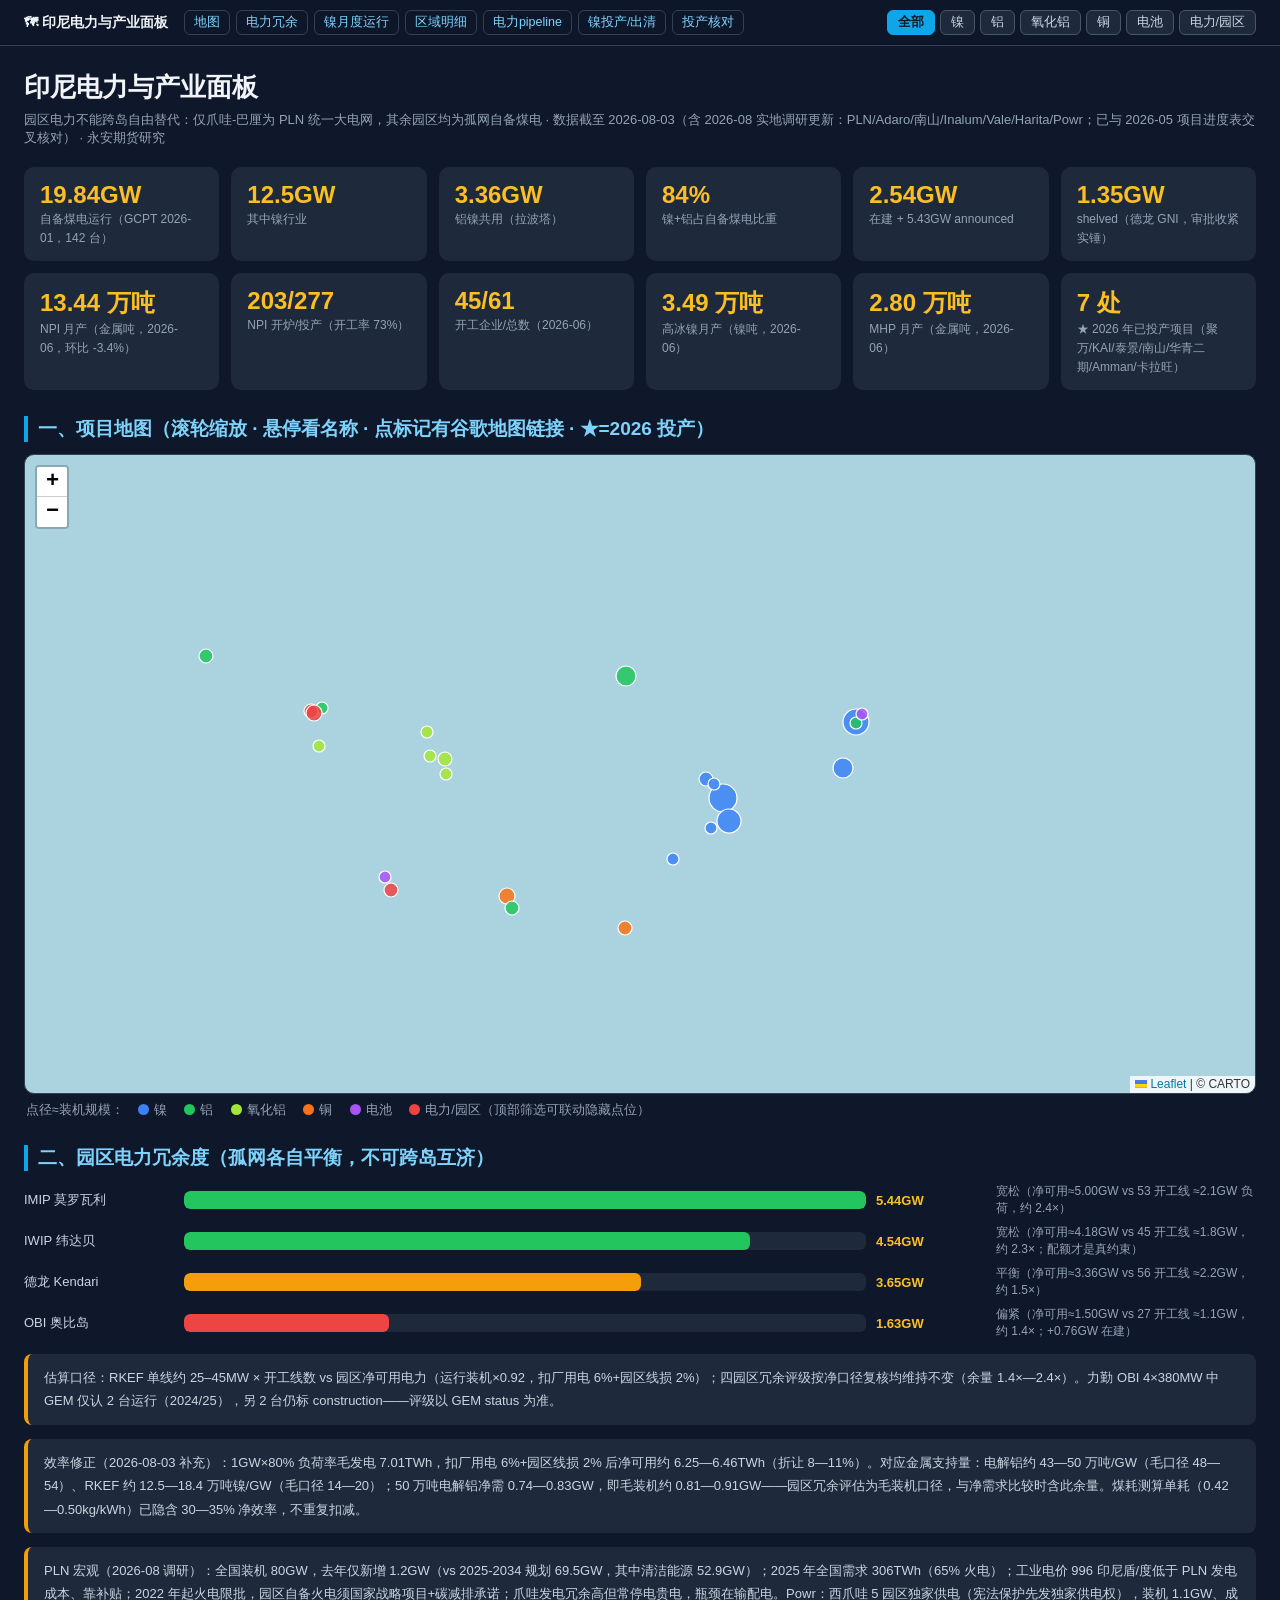
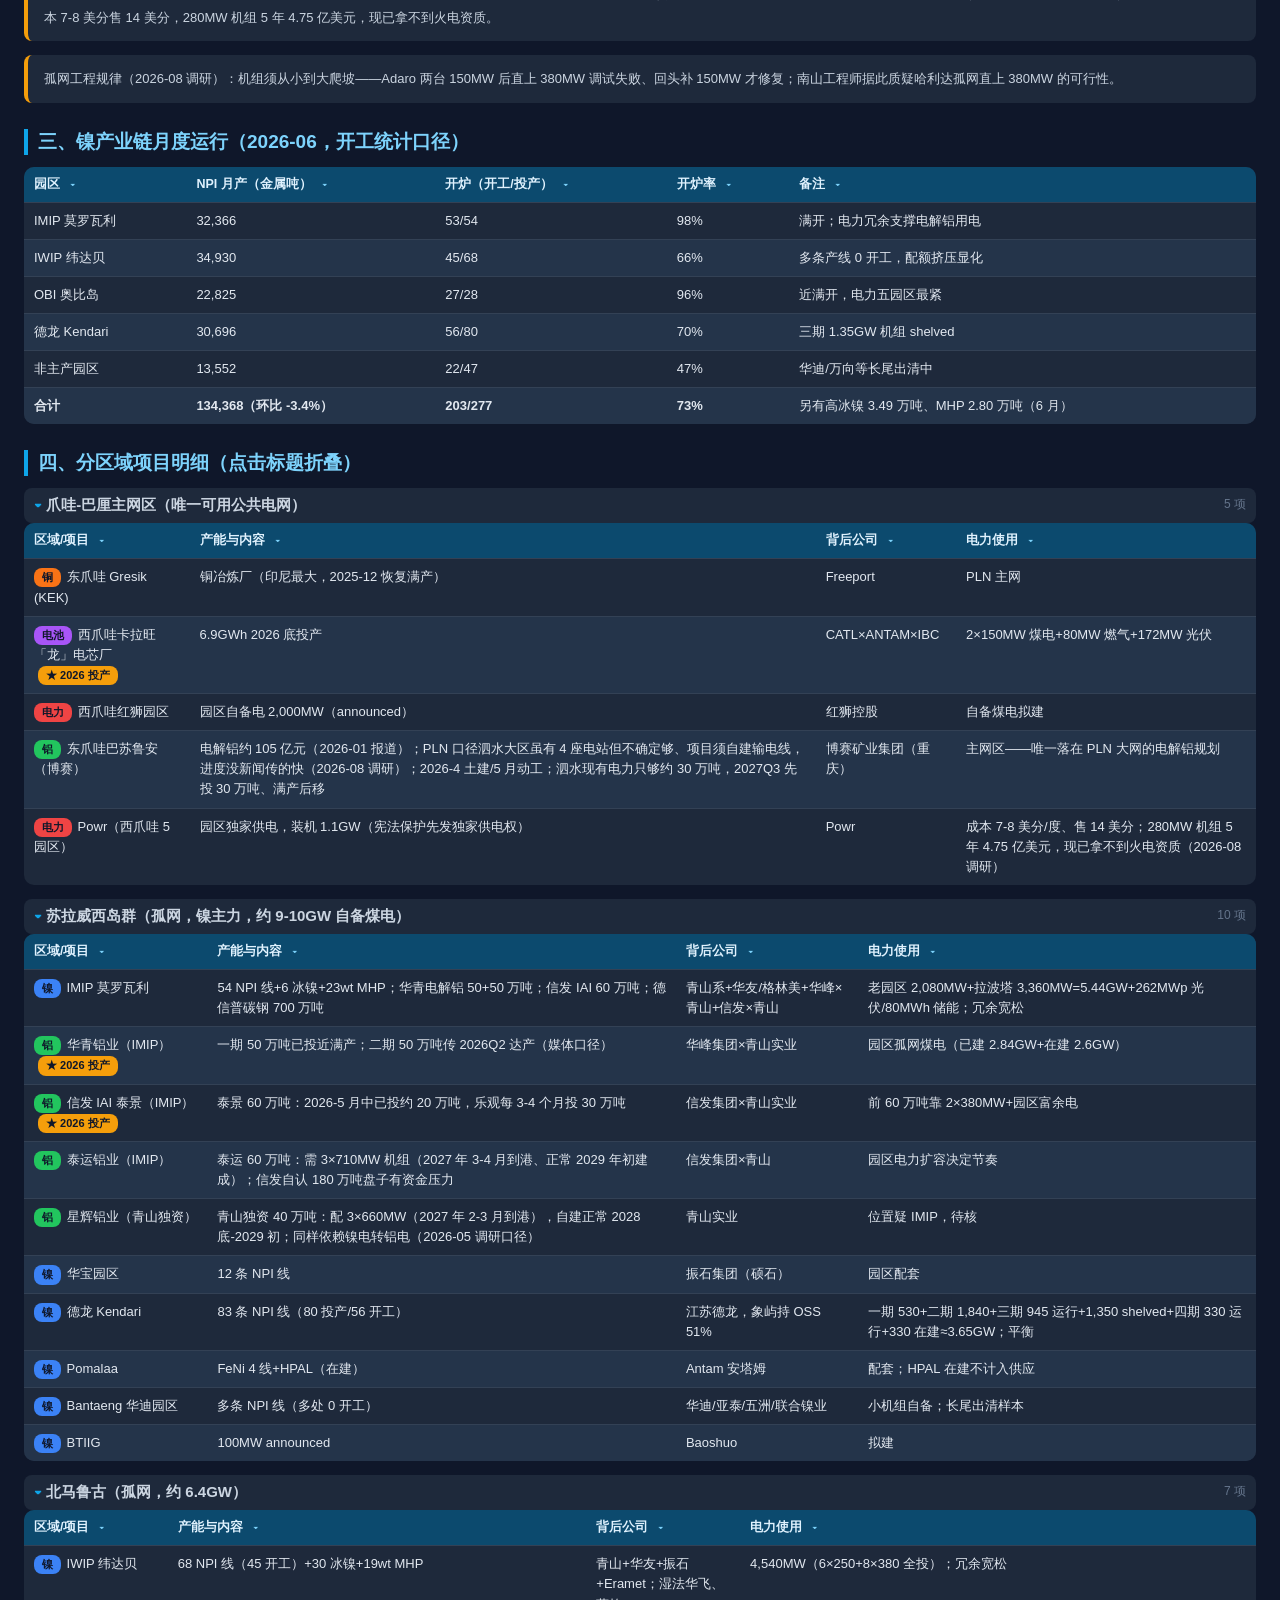
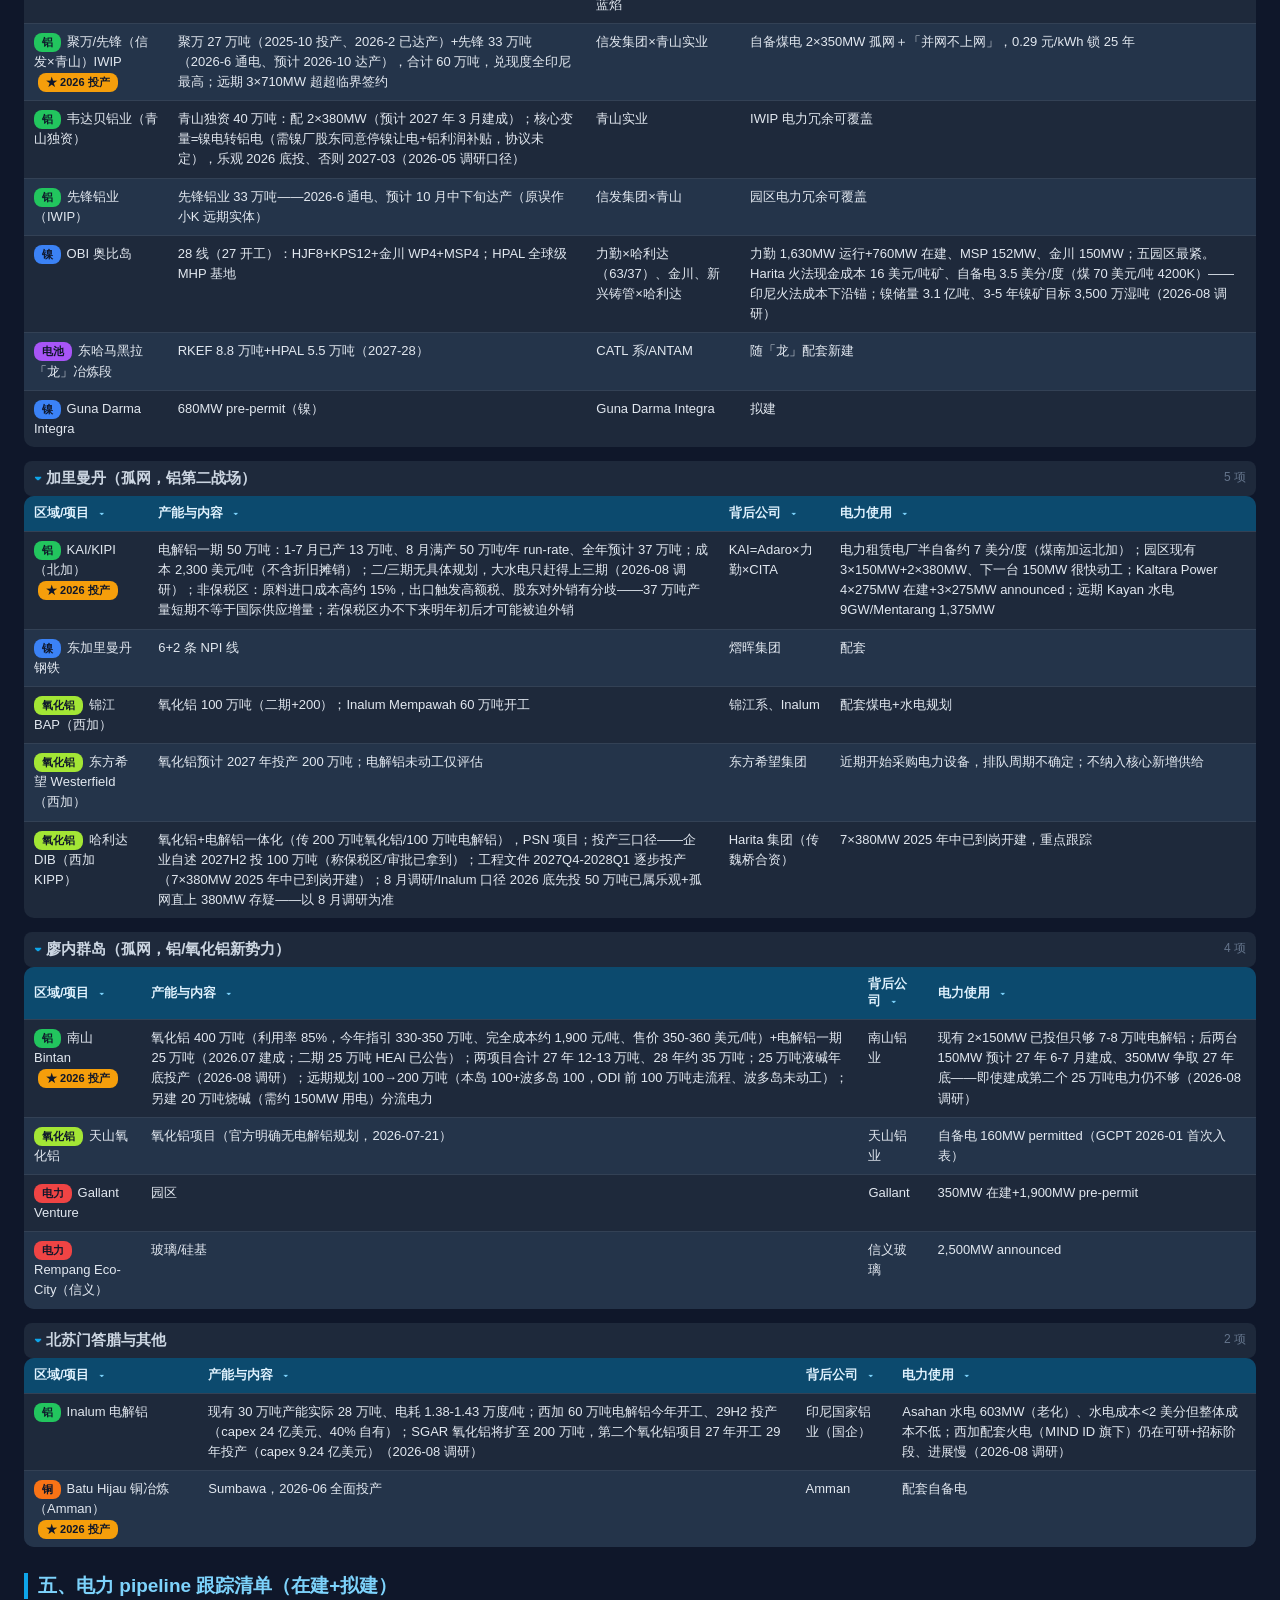
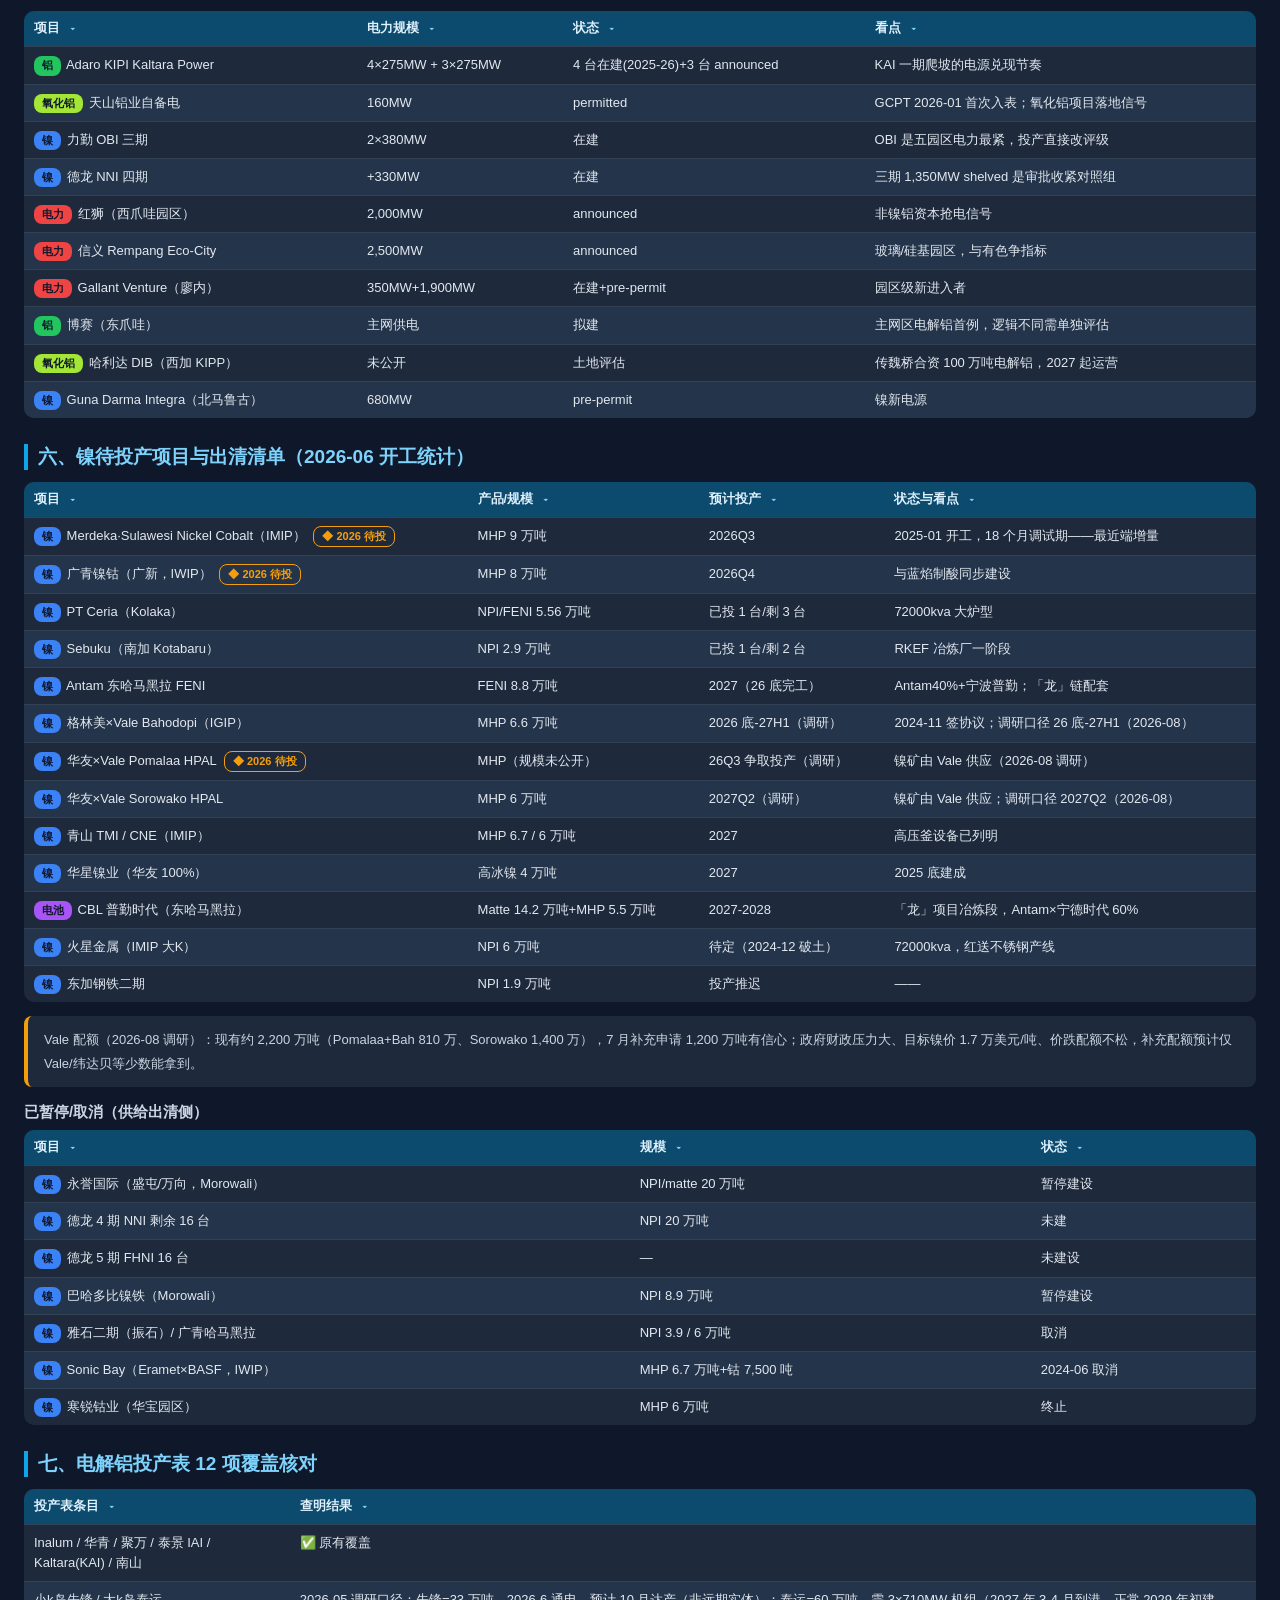
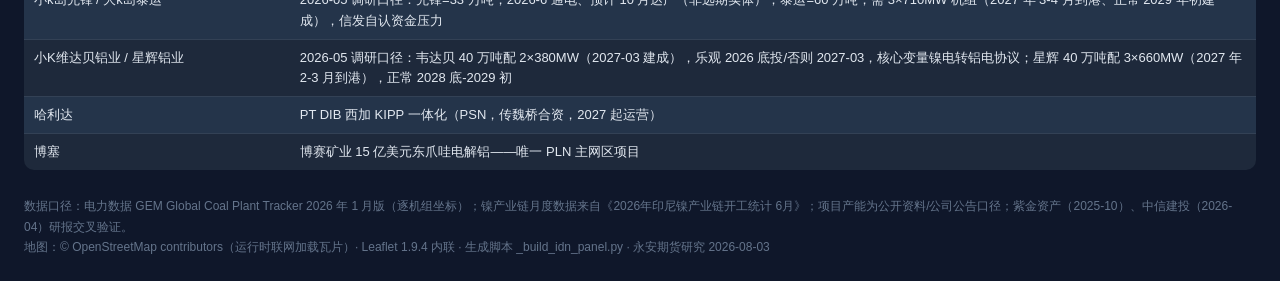
==== commit 2a34f8af: "印尼电力面板：效率修正注释+园区冗余净口径（API 直推，github.com 被墙绕行）" ====
--- a/indonesia-power.html
+++ b/indonesia-power.html
@@ -1,959 +1,959 @@
-<!DOCTYPE html>
-<html lang="zh-CN"><head><meta charset="UTF-8">
-<meta name="viewport" content="width=device-width, initial-scale=1.0">
-<title>印尼电力与产业面板 · 永安期货研究</title>
-<style>
-/* required styles */
-
-.leaflet-pane,
-.leaflet-tile,
-.leaflet-marker-icon,
-.leaflet-marker-shadow,
-.leaflet-tile-container,
-.leaflet-pane > svg,
-.leaflet-pane > canvas,
-.leaflet-zoom-box,
-.leaflet-image-layer,
-.leaflet-layer {
-	position: absolute;
-	left: 0;
-	top: 0;
-	}
-.leaflet-container {
-	overflow: hidden;
-	}
-.leaflet-tile,
-.leaflet-marker-icon,
-.leaflet-marker-shadow {
-	-webkit-user-select: none;
-	   -moz-user-select: none;
-	        user-select: none;
-	  -webkit-user-drag: none;
-	}
-/* Prevents IE11 from highlighting tiles in blue */
-.leaflet-tile::selection {
-	background: transparent;
-}
-/* Safari renders non-retina tile on retina better with this, but Chrome is worse */
-.leaflet-safari .leaflet-tile {
-	image-rendering: -webkit-optimize-contrast;
-	}
-/* hack that prevents hw layers "stretching" when loading new tiles */
-.leaflet-safari .leaflet-tile-container {
-	width: 1600px;
-	height: 1600px;
-	-webkit-transform-origin: 0 0;
-	}
-.leaflet-marker-icon,
-.leaflet-marker-shadow {
-	display: block;
-	}
-/* .leaflet-container svg: reset svg max-width decleration shipped in Joomla! (joomla.org) 3.x */
-/* .leaflet-container img: map is broken in FF if you have max-width: 100% on tiles */
-.leaflet-container .leaflet-overlay-pane svg {
-	max-width: none !important;
-	max-height: none !important;
-	}
-.leaflet-container .leaflet-marker-pane img,
-.leaflet-container .leaflet-shadow-pane img,
-.leaflet-container .leaflet-tile-pane img,
-.leaflet-container img.leaflet-image-layer,
-.leaflet-container .leaflet-tile {
-	max-width: none !important;
-	max-height: none !important;
-	width: auto;
-	padding: 0;
-	}
-
-.leaflet-container img.leaflet-tile {
-	/* See: https://bugs.chromium.org/p/chromium/issues/detail?id=600120 */
-	mix-blend-mode: plus-lighter;
-}
-
-.leaflet-container.leaflet-touch-zoom {
-	-ms-touch-action: pan-x pan-y;
-	touch-action: pan-x pan-y;
-	}
-.leaflet-container.leaflet-touch-drag {
-	-ms-touch-action: pinch-zoom;
-	/* Fallback for FF which doesn't support pinch-zoom */
-	touch-action: none;
-	touch-action: pinch-zoom;
-}
-.leaflet-container.leaflet-touch-drag.leaflet-touch-zoom {
-	-ms-touch-action: none;
-	touch-action: none;
-}
-.leaflet-container {
-	-webkit-tap-highlight-color: transparent;
-}
-.leaflet-container a {
-	-webkit-tap-highlight-color: rgba(51, 181, 229, 0.4);
-}
-.leaflet-tile {
-	filter: inherit;
-	visibility: hidden;
-	}
-.leaflet-tile-loaded {
-	visibility: inherit;
-	}
-.leaflet-zoom-box {
-	width: 0;
-	height: 0;
-	-moz-box-sizing: border-box;
-	     box-sizing: border-box;
-	z-index: 800;
-	}
-/* workaround for https://bugzilla.mozilla.org/show_bug.cgi?id=888319 */
-.leaflet-overlay-pane svg {
-	-moz-user-select: none;
-	}
-
-.leaflet-pane         { z-index: 400; }
-
-.leaflet-tile-pane    { z-index: 200; }
-.leaflet-overlay-pane { z-index: 400; }
-.leaflet-shadow-pane  { z-index: 500; }
-.leaflet-marker-pane  { z-index: 600; }
-.leaflet-tooltip-pane   { z-index: 650; }
-.leaflet-popup-pane   { z-index: 700; }
-
-.leaflet-map-pane canvas { z-index: 100; }
-.leaflet-map-pane svg    { z-index: 200; }
-
-.leaflet-vml-shape {
-	width: 1px;
-	height: 1px;
-	}
-.lvml {
-	behavior: url(#default#VML);
-	display: inline-block;
-	position: absolute;
-	}
-
-
-/* control positioning */
-
-.leaflet-control {
-	position: relative;
-	z-index: 800;
-	pointer-events: visiblePainted; /* IE 9-10 doesn't have auto */
-	pointer-events: auto;
-	}
-.leaflet-top,
-.leaflet-bottom {
-	position: absolute;
-	z-index: 1000;
-	pointer-events: none;
-	}
-.leaflet-top {
-	top: 0;
-	}
-.leaflet-right {
-	right: 0;
-	}
-.leaflet-bottom {
-	bottom: 0;
-	}
-.leaflet-left {
-	left: 0;
-	}
-.leaflet-control {
-	float: left;
-	clear: both;
-	}
-.leaflet-right .leaflet-control {
-	float: right;
-	}
-.leaflet-top .leaflet-control {
-	margin-top: 10px;
-	}
-.leaflet-bottom .leaflet-control {
-	margin-bottom: 10px;
-	}
-.leaflet-left .leaflet-control {
-	margin-left: 10px;
-	}
-.leaflet-right .leaflet-control {
-	margin-right: 10px;
-	}
-
-
-/* zoom and fade animations */
-
-.leaflet-fade-anim .leaflet-popup {
-	opacity: 0;
-	-webkit-transition: opacity 0.2s linear;
-	   -moz-transition: opacity 0.2s linear;
-	        transition: opacity 0.2s linear;
-	}
-.leaflet-fade-anim .leaflet-map-pane .leaflet-popup {
-	opacity: 1;
-	}
-.leaflet-zoom-animated {
-	-webkit-transform-origin: 0 0;
-	    -ms-transform-origin: 0 0;
-	        transform-origin: 0 0;
-	}
-svg.leaflet-zoom-animated {
-	will-change: transform;
-}
-
-.leaflet-zoom-anim .leaflet-zoom-animated {
-	-webkit-transition: -webkit-transform 0.25s cubic-bezier(0,0,0.25,1);
-	   -moz-transition:    -moz-transform 0.25s cubic-bezier(0,0,0.25,1);
-	        transition:         transform 0.25s cubic-bezier(0,0,0.25,1);
-	}
-.leaflet-zoom-anim .leaflet-tile,
-.leaflet-pan-anim .leaflet-tile {
-	-webkit-transition: none;
-	   -moz-transition: none;
-	        transition: none;
-	}
-
-.leaflet-zoom-anim .leaflet-zoom-hide {
-	visibility: hidden;
-	}
-
-
-/* cursors */
-
-.leaflet-interactive {
-	cursor: pointer;
-	}
-.leaflet-grab {
-	cursor: -webkit-grab;
-	cursor:    -moz-grab;
-	cursor:         grab;
-	}
-.leaflet-crosshair,
-.leaflet-crosshair .leaflet-interactive {
-	cursor: crosshair;
-	}
-.leaflet-popup-pane,
-.leaflet-control {
-	cursor: auto;
-	}
-.leaflet-dragging .leaflet-grab,
-.leaflet-dragging .leaflet-grab .leaflet-interactive,
-.leaflet-dragging .leaflet-marker-draggable {
-	cursor: move;
-	cursor: -webkit-grabbing;
-	cursor:    -moz-grabbing;
-	cursor:         grabbing;
-	}
-
-/* marker & overlays interactivity */
-.leaflet-marker-icon,
-.leaflet-marker-shadow,
-.leaflet-image-layer,
-.leaflet-pane > svg path,
-.leaflet-tile-container {
-	pointer-events: none;
-	}
-
-.leaflet-marker-icon.leaflet-interactive,
-.leaflet-image-layer.leaflet-interactive,
-.leaflet-pane > svg path.leaflet-interactive,
-svg.leaflet-image-layer.leaflet-interactive path {
-	pointer-events: visiblePainted; /* IE 9-10 doesn't have auto */
-	pointer-events: auto;
-	}
-
-/* visual tweaks */
-
-.leaflet-container {
-	background: #ddd;
-	outline-offset: 1px;
-	}
-.leaflet-container a {
-	color: #0078A8;
-	}
-.leaflet-zoom-box {
-	border: 2px dotted #38f;
-	background: rgba(255,255,255,0.5);
-	}
-
-
-/* general typography */
-.leaflet-container {
-	font-family: "Helvetica Neue", Arial, Helvetica, sans-serif;
-	font-size: 12px;
-	font-size: 0.75rem;
-	line-height: 1.5;
-	}
-
-
-/* general toolbar styles */
-
-.leaflet-bar {
-	box-shadow: 0 1px 5px rgba(0,0,0,0.65);
-	border-radius: 4px;
-	}
-.leaflet-bar a {
-	background-color: #fff;
-	border-bottom: 1px solid #ccc;
-	width: 26px;
-	height: 26px;
-	line-height: 26px;
-	display: block;
-	text-align: center;
-	text-decoration: none;
-	color: black;
-	}
-.leaflet-bar a,
-.leaflet-control-layers-toggle {
-	background-position: 50% 50%;
-	background-repeat: no-repeat;
-	display: block;
-	}
-.leaflet-bar a:hover,
-.leaflet-bar a:focus {
-	background-color: #f4f4f4;
-	}
-.leaflet-bar a:first-child {
-	border-top-left-radius: 4px;
-	border-top-right-radius: 4px;
-	}
-.leaflet-bar a:last-child {
-	border-bottom-left-radius: 4px;
-	border-bottom-right-radius: 4px;
-	border-bottom: none;
-	}
-.leaflet-bar a.leaflet-disabled {
-	cursor: default;
-	background-color: #f4f4f4;
-	color: #bbb;
-	}
-
-.leaflet-touch .leaflet-bar a {
-	width: 30px;
-	height: 30px;
-	line-height: 30px;
-	}
-.leaflet-touch .leaflet-bar a:first-child {
-	border-top-left-radius: 2px;
-	border-top-right-radius: 2px;
-	}
-.leaflet-touch .leaflet-bar a:last-child {
-	border-bottom-left-radius: 2px;
-	border-bottom-right-radius: 2px;
-	}
-
-/* zoom control */
-
-.leaflet-control-zoom-in,
-.leaflet-control-zoom-out {
-	font: bold 18px 'Lucida Console', Monaco, monospace;
-	text-indent: 1px;
-	}
-
-.leaflet-touch .leaflet-control-zoom-in, .leaflet-touch .leaflet-control-zoom-out  {
-	font-size: 22px;
-	}
-
-
-/* layers control */
-
-.leaflet-control-layers {
-	box-shadow: 0 1px 5px rgba(0,0,0,0.4);
-	background: #fff;
-	border-radius: 5px;
-	}
-.leaflet-control-layers-toggle {
-	background-image: url(images/layers.png);
-	width: 36px;
-	height: 36px;
-	}
-.leaflet-retina .leaflet-control-layers-toggle {
-	background-image: url(images/layers-2x.png);
-	background-size: 26px 26px;
-	}
-.leaflet-touch .leaflet-control-layers-toggle {
-	width: 44px;
-	height: 44px;
-	}
-.leaflet-control-layers .leaflet-control-layers-list,
-.leaflet-control-layers-expanded .leaflet-control-layers-toggle {
-	display: none;
-	}
-.leaflet-control-layers-expanded .leaflet-control-layers-list {
-	display: block;
-	position: relative;
-	}
-.leaflet-control-layers-expanded {
-	padding: 6px 10px 6px 6px;
-	color: #333;
-	background: #fff;
-	}
-.leaflet-control-layers-scrollbar {
-	overflow-y: scroll;
-	overflow-x: hidden;
-	padding-right: 5px;
-	}
-.leaflet-control-layers-selector {
-	margin-top: 2px;
-	position: relative;
-	top: 1px;
-	}
-.leaflet-control-layers label {
-	display: block;
-	font-size: 13px;
-	font-size: 1.08333em;
-	}
-.leaflet-control-layers-separator {
-	height: 0;
-	border-top: 1px solid #ddd;
-	margin: 5px -10px 5px -6px;
-	}
-
-/* Default icon URLs */
-.leaflet-default-icon-path { /* used only in path-guessing heuristic, see L.Icon.Default */
-	background-image: url(images/marker-icon.png);
-	}
-
-
-/* attribution and scale controls */
-
-.leaflet-container .leaflet-control-attribution {
-	background: #fff;
-	background: rgba(255, 255, 255, 0.8);
-	margin: 0;
-	}
-.leaflet-control-attribution,
-.leaflet-control-scale-line {
-	padding: 0 5px;
-	color: #333;
-	line-height: 1.4;
-	}
-.leaflet-control-attribution a {
-	text-decoration: none;
-	}
-.leaflet-control-attribution a:hover,
-.leaflet-control-attribution a:focus {
-	text-decoration: underline;
-	}
-.leaflet-attribution-flag {
-	display: inline !important;
-	vertical-align: baseline !important;
-	width: 1em;
-	height: 0.6669em;
-	}
-.leaflet-left .leaflet-control-scale {
-	margin-left: 5px;
-	}
-.leaflet-bottom .leaflet-control-scale {
-	margin-bottom: 5px;
-	}
-.leaflet-control-scale-line {
-	border: 2px solid #777;
-	border-top: none;
-	line-height: 1.1;
-	padding: 2px 5px 1px;
-	white-space: nowrap;
-	-moz-box-sizing: border-box;
-	     box-sizing: border-box;
-	background: rgba(255, 255, 255, 0.8);
-	text-shadow: 1px 1px #fff;
-	}
-.leaflet-control-scale-line:not(:first-child) {
-	border-top: 2px solid #777;
-	border-bottom: none;
-	margin-top: -2px;
-	}
-.leaflet-control-scale-line:not(:first-child):not(:last-child) {
-	border-bottom: 2px solid #777;
-	}
-
-.leaflet-touch .leaflet-control-attribution,
-.leaflet-touch .leaflet-control-layers,
-.leaflet-touch .leaflet-bar {
-	box-shadow: none;
-	}
-.leaflet-touch .leaflet-control-layers,
-.leaflet-touch .leaflet-bar {
-	border: 2px solid rgba(0,0,0,0.2);
-	background-clip: padding-box;
-	}
-
-
-/* popup */
-
-.leaflet-popup {
-	position: absolute;
-	text-align: center;
-	margin-bottom: 20px;
-	}
-.leaflet-popup-content-wrapper {
-	padding: 1px;
-	text-align: left;
-	border-radius: 12px;
-	}
-.leaflet-popup-content {
-	margin: 13px 24px 13px 20px;
-	line-height: 1.3;
-	font-size: 13px;
-	font-size: 1.08333em;
-	min-height: 1px;
-	}
-.leaflet-popup-content p {
-	margin: 17px 0;
-	margin: 1.3em 0;
-	}
-.leaflet-popup-tip-container {
-	width: 40px;
-	height: 20px;
-	position: absolute;
-	left: 50%;
-	margin-top: -1px;
-	margin-left: -20px;
-	overflow: hidden;
-	pointer-events: none;
-	}
-.leaflet-popup-tip {
-	width: 17px;
-	height: 17px;
-	padding: 1px;
-
-	margin: -10px auto 0;
-	pointer-events: auto;
-
-	-webkit-transform: rotate(45deg);
-	   -moz-transform: rotate(45deg);
-	    -ms-transform: rotate(45deg);
-	        transform: rotate(45deg);
-	}
-.leaflet-popup-content-wrapper,
-.leaflet-popup-tip {
-	background: white;
-	color: #333;
-	box-shadow: 0 3px 14px rgba(0,0,0,0.4);
-	}
-.leaflet-container a.leaflet-popup-close-button {
-	position: absolute;
-	top: 0;
-	right: 0;
-	border: none;
-	text-align: center;
-	width: 24px;
-	height: 24px;
-	font: 16px/24px Tahoma, Verdana, sans-serif;
-	color: #757575;
-	text-decoration: none;
-	background: transparent;
-	}
-.leaflet-container a.leaflet-popup-close-button:hover,
-.leaflet-container a.leaflet-popup-close-button:focus {
-	color: #585858;
-	}
-.leaflet-popup-scrolled {
-	overflow: auto;
-	}
-
-.leaflet-oldie .leaflet-popup-content-wrapper {
-	-ms-zoom: 1;
-	}
-.leaflet-oldie .leaflet-popup-tip {
-	width: 24px;
-	margin: 0 auto;
-
-	-ms-filter: "progid:DXImageTransform.Microsoft.Matrix(M11=0.70710678, M12=0.70710678, M21=-0.70710678, M22=0.70710678)";
-	filter: progid:DXImageTransform.Microsoft.Matrix(M11=0.70710678, M12=0.70710678, M21=-0.70710678, M22=0.70710678);
-	}
-
-.leaflet-oldie .leaflet-control-zoom,
-.leaflet-oldie .leaflet-control-layers,
-.leaflet-oldie .leaflet-popup-content-wrapper,
-.leaflet-oldie .leaflet-popup-tip {
-	border: 1px solid #999;
-	}
-
-
-/* div icon */
-
-.leaflet-div-icon {
-	background: #fff;
-	border: 1px solid #666;
-	}
-
-
-/* Tooltip */
-/* Base styles for the element that has a tooltip */
-.leaflet-tooltip {
-	position: absolute;
-	padding: 6px;
-	background-color: #fff;
-	border: 1px solid #fff;
-	border-radius: 3px;
-	color: #222;
-	white-space: nowrap;
-	-webkit-user-select: none;
-	-moz-user-select: none;
-	-ms-user-select: none;
-	user-select: none;
-	pointer-events: none;
-	box-shadow: 0 1px 3px rgba(0,0,0,0.4);
-	}
-.leaflet-tooltip.leaflet-interactive {
-	cursor: pointer;
-	pointer-events: auto;
-	}
-.leaflet-tooltip-top:before,
-.leaflet-tooltip-bottom:before,
-.leaflet-tooltip-left:before,
-.leaflet-tooltip-right:before {
-	position: absolute;
-	pointer-events: none;
-	border: 6px solid transparent;
-	background: transparent;
-	content: "";
-	}
-
-/* Directions */
-
-.leaflet-tooltip-bottom {
-	margin-top: 6px;
-}
-.leaflet-tooltip-top {
-	margin-top: -6px;
-}
-.leaflet-tooltip-bottom:before,
-.leaflet-tooltip-top:before {
-	left: 50%;
-	margin-left: -6px;
-	}
-.leaflet-tooltip-top:before {
-	bottom: 0;
-	margin-bottom: -12px;
-	border-top-color: #fff;
-	}
-.leaflet-tooltip-bottom:before {
-	top: 0;
-	margin-top: -12px;
-	margin-left: -6px;
-	border-bottom-color: #fff;
-	}
-.leaflet-tooltip-left {
-	margin-left: -6px;
-}
-.leaflet-tooltip-right {
-	margin-left: 6px;
-}
-.leaflet-tooltip-left:before,
-.leaflet-tooltip-right:before {
-	top: 50%;
-	margin-top: -6px;
-	}
-.leaflet-tooltip-left:before {
-	right: 0;
-	margin-right: -12px;
-	border-left-color: #fff;
-	}
-.leaflet-tooltip-right:before {
-	left: 0;
-	margin-left: -12px;
-	border-right-color: #fff;
-	}
-
-/* Printing */
-
-@media print {
-	/* Prevent printers from removing background-images of controls. */
-	.leaflet-control {
-		-webkit-print-color-adjust: exact;
-		print-color-adjust: exact;
-		}
-	}
-
-* {box-sizing:border-box;margin:0;padding:0}
-body {font-family:"Microsoft YaHei",sans-serif;background:#0f172a;color:#e2e8f0;padding:24px;max-width:1400px;margin:0 auto;padding-top:70px}
-h1 {font-size:26px;color:#f1f5f9}
-.sub {color:#94a3b8;font-size:13px;margin:6px 0 20px}
-h2 {font-size:19px;color:#7dd3fc;margin:26px 0 12px;border-left:4px solid #0ea5e9;padding-left:10px}
-h3 {font-size:15px;color:#cbd5e1;margin:16px 0 8px}
-.toc {position:fixed;top:0;left:0;right:0;z-index:1000;background:rgba(15,23,42,.96);border-bottom:1px solid #334155;
-      padding:10px 24px;display:flex;gap:6px;align-items:center;flex-wrap:wrap;backdrop-filter:blur(6px)}
-.toc .tbrand {font-weight:bold;color:#f1f5f9;margin-right:10px;font-size:14px}
-.toc a {color:#7dd3fc;text-decoration:none;font-size:12.5px;padding:3px 9px;border:1px solid #334155;border-radius:6px;white-space:nowrap}
-.toc a:hover {background:#1e293b}
-.filters {margin-left:auto;display:flex;gap:5px;align-items:center;flex-wrap:wrap}
-.fbtn {background:#1e293b;color:#cbd5e1;border:1px solid #475569;border-radius:6px;padding:3px 10px;font-size:12.5px;cursor:pointer}
-.fbtn.on {background:#0ea5e9;color:#0f172a;font-weight:bold;border-color:#0ea5e9}
-.kpis {display:grid;grid-template-columns:repeat(auto-fit,minmax(160px,1fr));gap:12px}
-.kpi {background:#1e293b;border-radius:10px;padding:14px 16px}
-.kpi b {display:block;font-size:24px;color:#fbbf24}
-.kpi span {font-size:12px;color:#94a3b8}
-#map {width:100%;height:640px;border-radius:10px;border:1px solid #334155;background:#aad3df}
-.maplegend {font-size:12.5px;color:#94a3b8;margin:8px 2px 0}
-.maplegend i {display:inline-block;width:11px;height:11px;border-radius:50%;margin:0 5px 0 14px;vertical-align:-1px}
-.leaflet-popup-content {font-family:"Microsoft YaHei",sans-serif;font-size:13px;line-height:1.6;max-width:300px}
-.leaflet-popup-content b {color:#0b2a4a}
-.gmaplink {display:inline-block;margin-top:6px;color:#0ea5e9;font-weight:bold;text-decoration:none}
-details {margin-bottom:8px}
-summary {cursor:pointer;font-size:15px;color:#cbd5e1;font-weight:bold;padding:8px 10px;background:#1e293b;border-radius:8px;list-style:none}
-summary::-webkit-details-marker {display:none}
-summary:before {content:"▸ ";color:#0ea5e9}
-details[open] summary:before {content:"▾ "}
-summary .cnt {float:right;color:#64748b;font-size:12px;font-weight:normal}
-table {width:100%;border-collapse:collapse;background:#1e293b;border-radius:10px;overflow:hidden;font-size:13px;margin-bottom:14px}
-th {background:#0c4a6e;color:#e0f2fe;text-align:left;padding:9px 10px;font-size:12.5px}
-td {padding:8px 10px;border-top:1px solid #334155;vertical-align:top;line-height:1.55}
-tr:nth-child(even) td {background:#24344a}
-.chip {display:inline-block;padding:1px 8px;border-radius:8px;font-size:11px;color:#0f172a;font-weight:bold;margin-right:2px}
-.badge26 {display:inline-block;padding:1px 8px;border-radius:8px;font-size:11px;background:#f59e0b;color:#0f172a;font-weight:bold;margin-left:4px}
-.badge26e {display:inline-block;padding:1px 8px;border-radius:8px;font-size:11px;background:transparent;color:#f59e0b;border:1px solid #f59e0b;font-weight:bold;margin-left:4px}
-.brow {display:flex;align-items:center;gap:10px;margin:7px 0;font-size:13px}
-.bname {width:150px;color:#cbd5e1}
-.btrack {flex:1;background:#1e293b;border-radius:6px;height:18px;overflow:hidden}
-.bfill {display:block;height:100%;border-radius:6px}
-.ok {background:#22c55e}.mid {background:#f59e0b}.tight {background:#ef4444}
-.bval {width:110px;color:#fbbf24;font-weight:bold}
-.bnote {width:260px;color:#94a3b8;font-size:12px}
-th {cursor:pointer;user-select:none;position:relative}
-th .sortmark {color:#f59e0b;margin-left:3px}
-th .fbtn2 {margin-left:5px;background:transparent;border:none;color:#7dd3fc;cursor:pointer;font-size:11px;padding:0 2px}
-th .fbtn2.on {color:#f59e0b}
-th .fbtn2:hover {color:#fbbf24}
-.fdrop {position:absolute;z-index:2000;background:#1e293b;border:1px solid #475569;border-radius:10px;
-        padding:10px;min-width:210px;max-width:280px;box-shadow:0 10px 30px rgba(0,0,0,.5)}
-.fdrop input {width:100%;background:#0f172a;border:1px solid #475569;border-radius:5px;color:#e2e8f0;font-size:12px;padding:4px 8px;margin-bottom:6px}
-.fdrop .fvals {max-height:220px;overflow-y:auto}
-.fdrop label {display:flex;gap:6px;align-items:center;font-size:12.5px;color:#cbd5e1;padding:3px 2px;cursor:pointer}
-.fdrop label:hover {background:#24344a}
-.fdrop .fops {display:flex;gap:6px;margin-bottom:6px}
-.fdrop .fops button {flex:1;background:#0c4a6e;color:#e0f2fe;border:none;border-radius:5px;padding:3px 0;font-size:12px;cursor:pointer}
-.fdrop .fops button:hover {background:#0ea5e9;color:#0f172a}
-.note {background:#1e293b;border-left:4px solid #f59e0b;border-radius:8px;padding:12px 16px;font-size:13px;line-height:1.8;color:#cbd5e1;margin:14px 0}
-.footer {margin-top:26px;color:#64748b;font-size:12px;line-height:1.7}
-</style></head><body>
-
-<nav class="toc">
-  <span class="tbrand">🗺 印尼电力与产业面板</span>
-  <a href="#sec-map">地图</a><a href="#sec-redundancy">电力冗余</a><a href="#sec-nickel">镍月度运行</a>
-  <a href="#sec0">区域明细</a><a href="#sec-pipeline">电力pipeline</a><a href="#sec-pipeline-ni">镍投产/出清</a><a href="#sec-coverage">投产核对</a>
-  <span class="filters" id="filters">
-    <button class="fbtn on" data-cat="all">全部</button>
-    <button class="fbtn" data-cat="镍">镍</button>
-    <button class="fbtn" data-cat="铝">铝</button>
-    <button class="fbtn" data-cat="氧化铝">氧化铝</button>
-    <button class="fbtn" data-cat="铜">铜</button>
-    <button class="fbtn" data-cat="电池">电池</button>
-    <button class="fbtn" data-cat="电力">电力/园区</button>
-  </span>
-</nav>
-
-<h1>印尼电力与产业面板</h1>
-<p class="sub">园区电力不能跨岛自由替代：仅爪哇-巴厘为 PLN 统一大电网，其余园区均为孤网自备煤电 · 数据截至 2026-08-03（含 2026-08 实地调研更新：PLN/Adaro/南山/Inalum/Vale/Harita/Powr；已与 2026-05 项目进度表交叉核对） · 永安期货研究</p>
-
-<div class="kpis">
-<div class="kpi"><b>19.84GW</b><span>自备煤电运行（GCPT 2026-01，142 台）</span></div>
-<div class="kpi"><b>12.5GW</b><span>其中镍行业</span></div>
-<div class="kpi"><b>3.36GW</b><span>铝镍共用（拉波塔）</span></div>
-<div class="kpi"><b>84%</b><span>镍+铝占自备煤电比重</span></div>
-<div class="kpi"><b>2.54GW</b><span>在建 + 5.43GW announced</span></div>
-<div class="kpi"><b>1.35GW</b><span>shelved（德龙 GNI，审批收紧实锤）</span></div>
-</div>
-<div class="kpis" style="margin-top:12px">
-<div class="kpi"><b>13.44 万吨</b><span>NPI 月产（金属吨，2026-06，环比 -3.4%）</span></div>
-<div class="kpi"><b>203/277</b><span>NPI 开炉/投产（开工率 73%）</span></div>
-<div class="kpi"><b>45/61</b><span>开工企业/总数（2026-06）</span></div>
-<div class="kpi"><b>3.49 万吨</b><span>高冰镍月产（镍吨，2026-06）</span></div>
-<div class="kpi"><b>2.80 万吨</b><span>MHP 月产（金属吨，2026-06）</span></div>
-<div class="kpi"><b>7 处</b><span>★ 2026 年已投产项目（聚万/KAI/泰景/南山/华青二期/Amman/卡拉旺）</span></div>
-</div>
-
-<h2 id="sec-map">一、项目地图（滚轮缩放 · 悬停看名称 · 点标记有谷歌地图链接 · ★=2026 投产）</h2>
-<div id="map"></div>
-<p class="maplegend">点径≈装机规模：<i style="background:#3b82f6"></i>镍 <i style="background:#22c55e"></i>铝 <i style="background:#a3e635"></i>氧化铝 <i style="background:#f97316"></i>铜 <i style="background:#a855f7"></i>电池 <i style="background:#ef4444"></i>电力/园区（顶部筛选可联动隐藏点位）</p>
-
-<h2 id="sec-redundancy">二、园区电力冗余度（孤网各自平衡，不可跨岛互济）</h2>
-<div class="brow"><span class="bname">IMIP 莫罗瓦利</span><span class="btrack"><span class="bfill ok" style="width:100%"></span></span><span class="bval">5.44GW</span><span class="bnote">宽松（53 开工线 ≈2.1GW 负荷）</span></div><div class="brow"><span class="bname">IWIP 纬达贝</span><span class="btrack"><span class="bfill ok" style="width:83%"></span></span><span class="bval">4.54GW</span><span class="bnote">宽松（45 开工线 ≈1.8GW；配额才是真约束）</span></div><div class="brow"><span class="bname">德龙 Kendari</span><span class="btrack"><span class="bfill mid" style="width:67%"></span></span><span class="bval">3.65GW</span><span class="bnote">平衡（56 开工线 ≈2.2GW）</span></div><div class="brow"><span class="bname">OBI 奥比岛</span><span class="btrack"><span class="bfill tight" style="width:30%"></span></span><span class="bval">1.63GW</span><span class="bnote">偏紧（27 开工线 ≈1.1GW；+0.76GW 在建）</span></div>
-<div class="note">估算口径：RKEF 单线约 25–45MW × 开工线数 vs 园区运行装机。力勤 OBI 4×380MW 中 GEM 仅认 2 台运行（2024/25），另 2 台仍标 construction——评级以 GEM status 为准。</div><div class="note">PLN 宏观（2026-08 调研）：全国装机 80GW，去年仅新增 1.2GW（vs 2025-2034 规划 69.5GW，其中清洁能源 52.9GW）；2025 年全国需求 306TWh（65% 火电）；工业电价 996 印尼盾/度低于 PLN 发电成本、靠补贴；2022 年起火电限批，园区自备火电须国家战略项目+碳减排承诺；爪哇发电冗余高但常停电贵电，瓶颈在输配电。Powr：西爪哇 5 园区独家供电（宪法保护先发独家供电权），装机 1.1GW、成本 7-8 美分售 14 美分，280MW 机组 5 年 4.75 亿美元，现已拿不到火电资质。</div><div class="note">孤网工程规律（2026-08 调研）：机组须从小到大爬坡——Adaro 两台 150MW 后直上 380MW 调试失败、回头补 150MW 才修复；南山工程师据此质疑哈利达孤网直上 380MW 的可行性。</div>
-
-<h2 id="sec-nickel">三、镍产业链月度运行（2026-06，开工统计口径）</h2>
-<table><thead><tr><th>园区</th><th>NPI 月产（金属吨）</th><th>开炉（开工/投产）</th><th>开炉率</th><th>备注</th></tr></thead><tbody><tr data-cat="镍"><td>IMIP 莫罗瓦利</td><td>32,366</td><td>53/54</td><td>98%</td><td>满开；电力冗余支撑电解铝用电</td></tr><tr data-cat="镍"><td>IWIP 纬达贝</td><td>34,930</td><td>45/68</td><td>66%</td><td>多条产线 0 开工，配额挤压显化</td></tr><tr data-cat="镍"><td>OBI 奥比岛</td><td>22,825</td><td>27/28</td><td>96%</td><td>近满开，电力五园区最紧</td></tr><tr data-cat="镍"><td>德龙 Kendari</td><td>30,696</td><td>56/80</td><td>70%</td><td>三期 1.35GW 机组 shelved</td></tr><tr data-cat="镍"><td>非主产园区</td><td>13,552</td><td>22/47</td><td>47%</td><td>华迪/万向等长尾出清中</td></tr><tr data-cat="镍"><td><b>合计</b></td><td><b>134,368（环比 -3.4%）</b></td><td><b>203/277</b></td><td><b>73%</b></td><td>另有高冰镍 3.49 万吨、MHP 2.80 万吨（6 月）</td></tr></tbody></table>
-
-<h2>四、分区域项目明细（点击标题折叠）</h2>
-<details id="sec0" open><summary>爪哇-巴厘主网区（唯一可用公共电网）<span class="cnt">5 项</span></summary><table><thead><tr><th>区域/项目</th><th>产能与内容</th><th>背后公司</th><th>电力使用</th></tr></thead><tbody><tr data-cat="铜"><td><span class="chip" style="background:#f97316">铜</span> 东爪哇 Gresik (KEK) </td><td>铜冶炼厂（印尼最大，2025-12 恢复满产）</td><td>Freeport</td><td>PLN 主网</td></tr><tr data-cat="电池"><td><span class="chip" style="background:#a855f7">电池</span> 西爪哇卡拉旺「龙」电芯厂 <span class="badge26">★ 2026 投产</span></td><td>6.9GWh 2026 底投产</td><td>CATL×ANTAM×IBC</td><td>2×150MW 煤电+80MW 燃气+172MW 光伏</td></tr><tr data-cat="电力"><td><span class="chip" style="background:#ef4444">电力</span> 西爪哇红狮园区 </td><td>园区自备电 2,000MW（announced）</td><td>红狮控股</td><td>自备煤电拟建</td></tr><tr data-cat="铝"><td><span class="chip" style="background:#22c55e">铝</span> 东爪哇巴苏鲁安（博赛） </td><td>电解铝约 105 亿元（2026-01 报道）；PLN 口径泗水大区虽有 4 座电站但不确定够、项目须自建输电线，进度没新闻传的快（2026-08 调研）；2026-4 土建/5 月动工；泗水现有电力只够约 30 万吨，2027Q3 先投 30 万吨、满产后移</td><td>博赛矿业集团（重庆）</td><td>主网区——唯一落在 PLN 大网的电解铝规划</td></tr><tr data-cat="电力"><td><span class="chip" style="background:#ef4444">电力</span> Powr（西爪哇 5 园区） </td><td>园区独家供电，装机 1.1GW（宪法保护先发独家供电权）</td><td>Powr</td><td>成本 7-8 美分/度、售 14 美分；280MW 机组 5 年 4.75 亿美元，现已拿不到火电资质（2026-08 调研）</td></tr></tbody></table></details><details id="sec1" open><summary>苏拉威西岛群（孤网，镍主力，约 9-10GW 自备煤电）<span class="cnt">10 项</span></summary><table><thead><tr><th>区域/项目</th><th>产能与内容</th><th>背后公司</th><th>电力使用</th></tr></thead><tbody><tr data-cat="镍"><td><span class="chip" style="background:#3b82f6">镍</span> IMIP 莫罗瓦利 </td><td>54 NPI 线+6 冰镍+23wt MHP；华青电解铝 50+50 万吨；信发 IAI 60 万吨；德信普碳钢 700 万吨</td><td>青山系+华友/格林美+华峰×青山+信发×青山</td><td>老园区 2,080MW+拉波塔 3,360MW=5.44GW+262MWp 光伏/80MWh 储能；冗余宽松</td></tr><tr data-cat="铝"><td><span class="chip" style="background:#22c55e">铝</span> 华青铝业（IMIP） <span class="badge26">★ 2026 投产</span></td><td>一期 50 万吨已投近满产；二期 50 万吨传 2026Q2 达产（媒体口径）</td><td>华峰集团×青山实业</td><td>园区孤网煤电（已建 2.84GW+在建 2.6GW）</td></tr><tr data-cat="铝"><td><span class="chip" style="background:#22c55e">铝</span> 信发 IAI 泰景（IMIP） <span class="badge26">★ 2026 投产</span></td><td>泰景 60 万吨：2026-5 月中已投约 20 万吨，乐观每 3-4 个月投 30 万吨</td><td>信发集团×青山实业</td><td>前 60 万吨靠 2×380MW+园区富余电</td></tr><tr data-cat="铝"><td><span class="chip" style="background:#22c55e">铝</span> 泰运铝业（IMIP） </td><td>泰运 60 万吨：需 3×710MW 机组（2027 年 3-4 月到港、正常 2029 年初建成）；信发自认 180 万吨盘子有资金压力</td><td>信发集团×青山</td><td>园区电力扩容决定节奏</td></tr><tr data-cat="铝"><td><span class="chip" style="background:#22c55e">铝</span> 星辉铝业（青山独资） </td><td>青山独资 40 万吨：配 3×660MW（2027 年 2-3 月到港），自建正常 2028 底-2029 初；同样依赖镍电转铝电（2026-05 调研口径）</td><td>青山实业</td><td>位置疑 IMIP，待核</td></tr><tr data-cat="镍"><td><span class="chip" style="background:#3b82f6">镍</span> 华宝园区 </td><td>12 条 NPI 线</td><td>振石集团（硕石）</td><td>园区配套</td></tr><tr data-cat="镍"><td><span class="chip" style="background:#3b82f6">镍</span> 德龙 Kendari </td><td>83 条 NPI 线（80 投产/56 开工）</td><td>江苏德龙，象屿持 OSS 51%</td><td>一期 530+二期 1,840+三期 945 运行+1,350 shelved+四期 330 运行+330 在建≈3.65GW；平衡</td></tr><tr data-cat="镍"><td><span class="chip" style="background:#3b82f6">镍</span> Pomalaa </td><td>FeNi 4 线+HPAL（在建）</td><td>Antam 安塔姆</td><td>配套；HPAL 在建不计入供应</td></tr><tr data-cat="镍"><td><span class="chip" style="background:#3b82f6">镍</span> Bantaeng 华迪园区 </td><td>多条 NPI 线（多处 0 开工）</td><td>华迪/亚泰/五洲/联合镍业</td><td>小机组自备；长尾出清样本</td></tr><tr data-cat="镍"><td><span class="chip" style="background:#3b82f6">镍</span> BTIIG </td><td>100MW announced</td><td>Baoshuo</td><td>拟建</td></tr></tbody></table></details><details id="sec2" open><summary>北马鲁古（孤网，约 6.4GW）<span class="cnt">7 项</span></summary><table><thead><tr><th>区域/项目</th><th>产能与内容</th><th>背后公司</th><th>电力使用</th></tr></thead><tbody><tr data-cat="镍"><td><span class="chip" style="background:#3b82f6">镍</span> IWIP 纬达贝 </td><td>68 NPI 线（45 开工）+30 冰镍+19wt MHP</td><td>青山+华友+振石+Eramet；湿法华飞、蓝焰</td><td>4,540MW（6×250+8×380 全投）；冗余宽松</td></tr><tr data-cat="铝"><td><span class="chip" style="background:#22c55e">铝</span> 聚万/先锋（信发×青山）IWIP <span class="badge26">★ 2026 投产</span></td><td>聚万 27 万吨（2025-10 投产、2026-2 已达产）+先锋 33 万吨（2026-6 通电、预计 2026-10 达产），合计 60 万吨，兑现度全印尼最高；远期 3×710MW 超超临界签约</td><td>信发集团×青山实业</td><td>自备煤电 2×350MW 孤网＋「并网不上网」，0.29 元/kWh 锁 25 年</td></tr><tr data-cat="铝"><td><span class="chip" style="background:#22c55e">铝</span> 韦达贝铝业（青山独资） </td><td>青山独资 40 万吨：配 2×380MW（预计 2027 年 3 月建成）；核心变量=镍电转铝电（需镍厂股东同意停镍让电+铝利润补贴，协议未定），乐观 2026 底投、否则 2027-03（2026-05 调研口径）</td><td>青山实业</td><td>IWIP 电力冗余可覆盖</td></tr><tr data-cat="铝"><td><span class="chip" style="background:#22c55e">铝</span> 先锋铝业（IWIP） </td><td>先锋铝业 33 万吨——2026-6 通电、预计 10 月中下旬达产（原误作小K 远期实体）</td><td>信发集团×青山</td><td>园区电力冗余可覆盖</td></tr><tr data-cat="镍"><td><span class="chip" style="background:#3b82f6">镍</span> OBI 奥比岛 </td><td>28 线（27 开工）：HJF8+KPS12+金川 WP4+MSP4；HPAL 全球级 MHP 基地</td><td>力勤×哈利达（63/37）、金川、新兴铸管×哈利达</td><td>力勤 1,630MW 运行+760MW 在建、MSP 152MW、金川 150MW；五园区最紧。Harita 火法现金成本 16 美元/吨矿、自备电 3.5 美分/度（煤 70 美元/吨 4200K）——印尼火法成本下沿锚；镍储量 3.1 亿吨、3-5 年镍矿目标 3,500 万湿吨（2026-08 调研）</td></tr><tr data-cat="电池"><td><span class="chip" style="background:#a855f7">电池</span> 东哈马黑拉「龙」冶炼段 </td><td>RKEF 8.8 万吨+HPAL 5.5 万吨（2027-28）</td><td>CATL 系/ANTAM</td><td>随「龙」配套新建</td></tr><tr data-cat="镍"><td><span class="chip" style="background:#3b82f6">镍</span> Guna Darma Integra </td><td>680MW pre-permit（镍）</td><td>Guna Darma Integra</td><td>拟建</td></tr></tbody></table></details><details id="sec3" open><summary>加里曼丹（孤网，铝第二战场）<span class="cnt">5 项</span></summary><table><thead><tr><th>区域/项目</th><th>产能与内容</th><th>背后公司</th><th>电力使用</th></tr></thead><tbody><tr data-cat="铝"><td><span class="chip" style="background:#22c55e">铝</span> KAI/KIPI（北加） <span class="badge26">★ 2026 投产</span></td><td>电解铝一期 50 万吨：1-7 月已产 13 万吨、8 月满产 50 万吨/年 run-rate、全年预计 37 万吨；成本 2,300 美元/吨（不含折旧摊销）；二/三期无具体规划，大水电只赶得上三期（2026-08 调研）；非保税区：原料进口成本高约 15%，出口触发高额税、股东对外销有分歧——37 万吨产量短期不等于国际供应增量；若保税区办不下来明年初后才可能被迫外销</td><td>KAI=Adaro×力勤×CITA</td><td>电力租赁电厂半自备约 7 美分/度（煤南加运北加）；园区现有 3×150MW+2×380MW、下一台 150MW 很快动工；Kaltara Power 4×275MW 在建+3×275MW announced；远期 Kayan 水电 9GW/Mentarang 1,375MW</td></tr><tr data-cat="镍"><td><span class="chip" style="background:#3b82f6">镍</span> 东加里曼丹钢铁 </td><td>6+2 条 NPI 线</td><td>熠晖集团</td><td>配套</td></tr><tr data-cat="氧化铝"><td><span class="chip" style="background:#a3e635">氧化铝</span> 锦江 BAP（西加） </td><td>氧化铝 100 万吨（二期+200）；Inalum Mempawah 60 万吨开工</td><td>锦江系、Inalum</td><td>配套煤电+水电规划</td></tr><tr data-cat="氧化铝"><td><span class="chip" style="background:#a3e635">氧化铝</span> 东方希望 Westerfield（西加） </td><td>氧化铝预计 2027 年投产 200 万吨；电解铝未动工仅评估</td><td>东方希望集团</td><td>近期开始采购电力设备，排队周期不确定；不纳入核心新增供给</td></tr><tr data-cat="氧化铝"><td><span class="chip" style="background:#a3e635">氧化铝</span> 哈利达 DIB（西加 KIPP） </td><td>氧化铝+电解铝一体化（传 200 万吨氧化铝/100 万吨电解铝），PSN 项目；投产三口径——企业自述 2027H2 投 100 万吨（称保税区/审批已拿到）；工程文件 2027Q4-2028Q1 逐步投产（7×380MW 2025 年中已到岗开建）；8 月调研/Inalum 口径 2026 底先投 50 万吨已属乐观+孤网直上 380MW 存疑——以 8 月调研为准</td><td>Harita 集团（传魏桥合资）</td><td>7×380MW 2025 年中已到岗开建，重点跟踪</td></tr></tbody></table></details><details id="sec4" open><summary>廖内群岛（孤网，铝/氧化铝新势力）<span class="cnt">4 项</span></summary><table><thead><tr><th>区域/项目</th><th>产能与内容</th><th>背后公司</th><th>电力使用</th></tr></thead><tbody><tr data-cat="铝"><td><span class="chip" style="background:#22c55e">铝</span> 南山 Bintan <span class="badge26">★ 2026 投产</span></td><td>氧化铝 400 万吨（利用率 85%，今年指引 330-350 万吨、完全成本约 1,900 元/吨、售价 350-360 美元/吨）+电解铝一期 25 万吨（2026.07 建成；二期 25 万吨 HEAI 已公告）；两项目合计 27 年 12-13 万吨、28 年约 35 万吨；25 万吨液碱年底投产（2026-08 调研）；远期规划 100→200 万吨（本岛 100+波多岛 100，ODI 前 100 万吨走流程、波多岛未动工）；另建 20 万吨烧碱（需约 150MW 用电）分流电力</td><td>南山铝业</td><td>现有 2×150MW 已投但只够 7-8 万吨电解铝；后两台 150MW 预计 27 年 6-7 月建成、350MW 争取 27 年底——即使建成第二个 25 万吨电力仍不够（2026-08 调研）</td></tr><tr data-cat="氧化铝"><td><span class="chip" style="background:#a3e635">氧化铝</span> 天山氧化铝 </td><td>氧化铝项目（官方明确无电解铝规划，2026-07-21）</td><td>天山铝业</td><td>自备电 160MW permitted（GCPT 2026-01 首次入表）</td></tr><tr data-cat="电力"><td><span class="chip" style="background:#ef4444">电力</span> Gallant Venture </td><td>园区</td><td>Gallant</td><td>350MW 在建+1,900MW pre-permit</td></tr><tr data-cat="电力"><td><span class="chip" style="background:#ef4444">电力</span> Rempang Eco-City（信义） </td><td>玻璃/硅基</td><td>信义玻璃</td><td>2,500MW announced</td></tr></tbody></table></details><details id="sec5" open><summary>北苏门答腊与其他<span class="cnt">2 项</span></summary><table><thead><tr><th>区域/项目</th><th>产能与内容</th><th>背后公司</th><th>电力使用</th></tr></thead><tbody><tr data-cat="铝"><td><span class="chip" style="background:#22c55e">铝</span> Inalum 电解铝 </td><td>现有 30 万吨产能实际 28 万吨、电耗 1.38-1.43 万度/吨；西加 60 万吨电解铝今年开工、29H2 投产（capex 24 亿美元、40% 自有）；SGAR 氧化铝将扩至 200 万吨，第二个氧化铝项目 27 年开工 29 年投产（capex 9.24 亿美元）（2026-08 调研）</td><td>印尼国家铝业（国企）</td><td>Asahan 水电 603MW（老化）、水电成本<2 美分但整体成本不低；西加配套火电（MIND ID 旗下）仍在可研+招标阶段、进展慢（2026-08 调研）</td></tr><tr data-cat="铜"><td><span class="chip" style="background:#f97316">铜</span> Batu Hijau 铜冶炼（Amman） <span class="badge26">★ 2026 投产</span></td><td>Sumbawa，2026-06 全面投产</td><td>Amman</td><td>配套自备电</td></tr></tbody></table></details>
-
-<h2 id="sec-pipeline">五、电力 pipeline 跟踪清单（在建+拟建）</h2>
-<table><thead><tr><th>项目</th><th>电力规模</th><th>状态</th><th>看点</th></tr></thead><tbody><tr data-cat="铝"><td><span class="chip" style="background:#22c55e">铝</span> Adaro KIPI Kaltara Power </td><td>4×275MW + 3×275MW</td><td>4 台在建(2025-26)+3 台 announced</td><td>KAI 一期爬坡的电源兑现节奏</td></tr><tr data-cat="氧化铝"><td><span class="chip" style="background:#a3e635">氧化铝</span> 天山铝业自备电 </td><td>160MW</td><td>permitted</td><td>GCPT 2026-01 首次入表；氧化铝项目落地信号</td></tr><tr data-cat="镍"><td><span class="chip" style="background:#3b82f6">镍</span> 力勤 OBI 三期 </td><td>2×380MW</td><td>在建</td><td>OBI 是五园区电力最紧，投产直接改评级</td></tr><tr data-cat="镍"><td><span class="chip" style="background:#3b82f6">镍</span> 德龙 NNI 四期 </td><td>+330MW</td><td>在建</td><td>三期 1,350MW shelved 是审批收紧对照组</td></tr><tr data-cat="电力"><td><span class="chip" style="background:#ef4444">电力</span> 红狮（西爪哇园区） </td><td>2,000MW</td><td>announced</td><td>非镍铝资本抢电信号</td></tr><tr data-cat="电力"><td><span class="chip" style="background:#ef4444">电力</span> 信义 Rempang Eco-City </td><td>2,500MW</td><td>announced</td><td>玻璃/硅基园区，与有色争指标</td></tr><tr data-cat="电力"><td><span class="chip" style="background:#ef4444">电力</span> Gallant Venture（廖内） </td><td>350MW+1,900MW</td><td>在建+pre-permit</td><td>园区级新进入者</td></tr><tr data-cat="铝"><td><span class="chip" style="background:#22c55e">铝</span> 博赛（东爪哇） </td><td>主网供电</td><td>拟建</td><td>主网区电解铝首例，逻辑不同需单独评估</td></tr><tr data-cat="氧化铝"><td><span class="chip" style="background:#a3e635">氧化铝</span> 哈利达 DIB（西加 KIPP） </td><td>未公开</td><td>土地评估</td><td>传魏桥合资 100 万吨电解铝，2027 起运营</td></tr><tr data-cat="镍"><td><span class="chip" style="background:#3b82f6">镍</span> Guna Darma Integra（北马鲁古） </td><td>680MW</td><td>pre-permit</td><td>镍新电源</td></tr></tbody></table>
-
-<h2 id="sec-pipeline-ni">六、镍待投产项目与出清清单（2026-06 开工统计）</h2>
-<table><thead><tr><th>项目</th><th>产品/规模</th><th>预计投产</th><th>状态与看点</th></tr></thead><tbody><tr data-cat="镍"><td><span class="chip" style="background:#3b82f6">镍</span> Merdeka·Sulawesi Nickel Cobalt（IMIP） <span class="badge26e">◆ 2026 待投</span></td><td>MHP 9 万吨</td><td>2026Q3</td><td>2025-01 开工，18 个月调试期——最近端增量</td></tr><tr data-cat="镍"><td><span class="chip" style="background:#3b82f6">镍</span> 广青镍钴（广新，IWIP） <span class="badge26e">◆ 2026 待投</span></td><td>MHP 8 万吨</td><td>2026Q4</td><td>与蓝焰制酸同步建设</td></tr><tr data-cat="镍"><td><span class="chip" style="background:#3b82f6">镍</span> PT Ceria（Kolaka） </td><td>NPI/FENI 5.56 万吨</td><td>已投 1 台/剩 3 台</td><td>72000kva 大炉型</td></tr><tr data-cat="镍"><td><span class="chip" style="background:#3b82f6">镍</span> Sebuku（南加 Kotabaru） </td><td>NPI 2.9 万吨</td><td>已投 1 台/剩 2 台</td><td>RKEF 冶炼厂一阶段</td></tr><tr data-cat="镍"><td><span class="chip" style="background:#3b82f6">镍</span> Antam 东哈马黑拉 FENI </td><td>FENI 8.8 万吨</td><td>2027（26 底完工）</td><td>Antam40%+宁波普勤；「龙」链配套</td></tr><tr data-cat="镍"><td><span class="chip" style="background:#3b82f6">镍</span> 格林美×Vale Bahodopi（IGIP） </td><td>MHP 6.6 万吨</td><td>2026 底-27H1（调研）</td><td>2024-11 签协议；调研口径 26 底-27H1（2026-08）</td></tr><tr data-cat="镍"><td><span class="chip" style="background:#3b82f6">镍</span> 华友×Vale Pomalaa HPAL <span class="badge26e">◆ 2026 待投</span></td><td>MHP（规模未公开）</td><td>26Q3 争取投产（调研）</td><td>镍矿由 Vale 供应（2026-08 调研）</td></tr><tr data-cat="镍"><td><span class="chip" style="background:#3b82f6">镍</span> 华友×Vale Sorowako HPAL </td><td>MHP 6 万吨</td><td>2027Q2（调研）</td><td>镍矿由 Vale 供应；调研口径 2027Q2（2026-08）</td></tr><tr data-cat="镍"><td><span class="chip" style="background:#3b82f6">镍</span> 青山 TMI / CNE（IMIP） </td><td>MHP 6.7 / 6 万吨</td><td>2027</td><td>高压釜设备已列明</td></tr><tr data-cat="镍"><td><span class="chip" style="background:#3b82f6">镍</span> 华星镍业（华友 100%） </td><td>高冰镍 4 万吨</td><td>2027</td><td>2025 底建成</td></tr><tr data-cat="电池"><td><span class="chip" style="background:#a855f7">电池</span> CBL 普勤时代（东哈马黑拉） </td><td>Matte 14.2 万吨+MHP 5.5 万吨</td><td>2027-2028</td><td>「龙」项目冶炼段，Antam×宁德时代 60%</td></tr><tr data-cat="镍"><td><span class="chip" style="background:#3b82f6">镍</span> 火星金属（IMIP 大K） </td><td>NPI 6 万吨</td><td>待定（2024-12 破土）</td><td>72000kva，红送不锈钢产线</td></tr><tr data-cat="镍"><td><span class="chip" style="background:#3b82f6">镍</span> 东加钢铁二期 </td><td>NPI 1.9 万吨</td><td>投产推迟</td><td>——</td></tr></tbody></table><div class="note">Vale 配额（2026-08 调研）：现有约 2,200 万吨（Pomalaa+Bah 810 万、Sorowako 1,400 万），7 月补充申请 1,200 万吨有信心；政府财政压力大、目标镍价 1.7 万美元/吨、价跌配额不松，补充配额预计仅 Vale/纬达贝等少数能拿到。</div><h3>已暂停/取消（供给出清侧）</h3><table><thead><tr><th>项目</th><th>规模</th><th>状态</th></tr></thead><tbody><tr data-cat="镍"><td><span class="chip" style="background:#3b82f6">镍</span> 永誉国际（盛屯/万向，Morowali） </td><td>NPI/matte 20 万吨</td><td>暂停建设</td></tr><tr data-cat="镍"><td><span class="chip" style="background:#3b82f6">镍</span> 德龙 4 期 NNI 剩余 16 台 </td><td>NPI 20 万吨</td><td>未建</td></tr><tr data-cat="镍"><td><span class="chip" style="background:#3b82f6">镍</span> 德龙 5 期 FHNI 16 台 </td><td>—</td><td>未建设</td></tr><tr data-cat="镍"><td><span class="chip" style="background:#3b82f6">镍</span> 巴哈多比镍铁（Morowali） </td><td>NPI 8.9 万吨</td><td>暂停建设</td></tr><tr data-cat="镍"><td><span class="chip" style="background:#3b82f6">镍</span> 雅石二期（振石）/ 广青哈马黑拉 </td><td>NPI 3.9 / 6 万吨</td><td>取消</td></tr><tr data-cat="镍"><td><span class="chip" style="background:#3b82f6">镍</span> Sonic Bay（Eramet×BASF，IWIP） </td><td>MHP 6.7 万吨+钴 7,500 吨</td><td>2024-06 取消</td></tr><tr data-cat="镍"><td><span class="chip" style="background:#3b82f6">镍</span> 寒锐钴业（华宝园区） </td><td>MHP 6 万吨</td><td>终止</td></tr></tbody></table>
-
-<h2 id="sec-coverage">七、电解铝投产表 12 项覆盖核对</h2>
-<table><thead><tr><th>投产表条目</th><th>查明结果</th></tr></thead><tbody><tr data-cat="铝"><td>Inalum / 华青 / 聚万 / 泰景 IAI / Kaltara(KAI) / 南山</td><td>✅ 原有覆盖</td></tr><tr data-cat="铝"><td>小k岛先锋 / 大k岛泰运</td><td>2026-05 调研口径：先锋=33 万吨，2026-6 通电、预计 10 月达产（非远期实体）；泰运=60 万吨，需 3×710MW 机组（2027 年 3-4 月到港、正常 2029 年初建成），信发自认资金压力</td></tr><tr data-cat="铝"><td>小K维达贝铝业 / 星辉铝业</td><td>2026-05 调研口径：韦达贝 40 万吨配 2×380MW（2027-03 建成），乐观 2026 底投/否则 2027-03，核心变量镍电转铝电协议；星辉 40 万吨配 3×660MW（2027 年 2-3 月到港），正常 2028 底-2029 初</td></tr><tr data-cat="氧化铝"><td>哈利达</td><td>PT DIB 西加 KIPP 一体化（PSN，传魏桥合资，2027 起运营）</td></tr><tr data-cat="铝"><td>博塞</td><td>博赛矿业 15 亿美元东爪哇电解铝——唯一 PLN 主网区项目</td></tr></tbody></table>
-
-<div class="footer">数据口径：电力数据 GEM Global Coal Plant Tracker 2026 年 1 月版（逐机组坐标）；镍产业链月度数据来自《2026年印尼镍产业链开工统计 6月》；项目产能为公开资料/公司公告口径；紫金资产（2025-10）、中信建投（2026-04）研报交叉验证。<br>
-地图：© OpenStreetMap contributors（运行时联网加载瓦片）· Leaflet 1.9.4 内联 · 生成脚本 _build_idn_panel.py · 永安期货研究 2026-08-03</div>
-
-<script>/* @preserve
- * Leaflet 1.9.4, a JS library for interactive maps. https://leafletjs.com
- * (c) 2010-2023 Vladimir Agafonkin, (c) 2010-2011 CloudMade
- */
-!function(t,e){"object"==typeof exports&&"undefined"!=typeof module?e(exports):"function"==typeof define&&define.amd?define(["exports"],e):e((t="undefined"!=typeof globalThis?globalThis:t||self).leaflet={})}(this,function(t){"use strict";function l(t){for(var e,i,n=1,o=arguments.length;n<o;n++)for(e in i=arguments[n])t[e]=i[e];return t}var R=Object.create||function(t){return N.prototype=t,new N};function N(){}function a(t,e){var i,n=Array.prototype.slice;return t.bind?t.bind.apply(t,n.call(arguments,1)):(i=n.call(arguments,2),function(){return t.apply(e,i.length?i.concat(n.call(arguments)):arguments)})}var D=0;function h(t){return"_leaflet_id"in t||(t._leaflet_id=++D),t._leaflet_id}function j(t,e,i){var n,o,s=function(){n=!1,o&&(r.apply(i,o),o=!1)},r=function(){n?o=arguments:(t.apply(i,arguments),setTimeout(s,e),n=!0)};return r}function H(t,e,i){var n=e[1],e=e[0],o=n-e;return t===n&&i?t:((t-e)%o+o)%o+e}function u(){return!1}function i(t,e){return!1===e?t:(e=Math.pow(10,void 0===e?6:e),Math.round(t*e)/e)}function W(t){return t.trim?t.trim():t.replace(/^\s+|\s+$/g,"")}function F(t){return W(t).split(/\s+/)}function c(t,e){for(var i in Object.prototype.hasOwnProperty.call(t,"options")||(t.options=t.options?R(t.options):{}),e)t.options[i]=e[i];return t.options}function U(t,e,i){var n,o=[];for(n in t)o.push(encodeURIComponent(i?n.toUpperCase():n)+"="+encodeURIComponent(t[n]));return(e&&-1!==e.indexOf("?")?"&":"?")+o.join("&")}var V=/\{ *([\w_ -]+) *\}/g;function q(t,i){return t.replace(V,function(t,e){e=i[e];if(void 0===e)throw new Error("No value provided for variable "+t);return e="function"==typeof e?e(i):e})}var d=Array.isArray||function(t){return"[object Array]"===Object.prototype.toString.call(t)};function G(t,e){for(var i=0;i<t.length;i++)if(t[i]===e)return i;return-1}var K="[data-uri]";function Y(t){return window["webkit"+t]||window["moz"+t]||window["ms"+t]}var X=0;function J(t){var e=+new Date,i=Math.max(0,16-(e-X));return X=e+i,window.setTimeout(t,i)}var $=window.requestAnimationFrame||Y("RequestAnimationFrame")||J,Q=window.cancelAnimationFrame||Y("CancelAnimationFrame")||Y("CancelRequestAnimationFrame")||function(t){window.clearTimeout(t)};function x(t,e,i){if(!i||$!==J)return $.call(window,a(t,e));t.call(e)}function r(t){t&&Q.call(window,t)}var tt={__proto__:null,extend:l,create:R,bind:a,get lastId(){return D},stamp:h,throttle:j,wrapNum:H,falseFn:u,formatNum:i,trim:W,splitWords:F,setOptions:c,getParamString:U,template:q,isArray:d,indexOf:G,emptyImageUrl:K,requestFn:$,cancelFn:Q,requestAnimFrame:x,cancelAnimFrame:r};function et(){}et.extend=function(t){function e(){c(this),this.initialize&&this.initialize.apply(this,arguments),this.callInitHooks()}var i,n=e.__super__=this.prototype,o=R(n);for(i in(o.constructor=e).prototype=o,this)Object.prototype.hasOwnProperty.call(this,i)&&"prototype"!==i&&"__super__"!==i&&(e[i]=this[i]);if(t.statics&&l(e,t.statics),t.includes){var s=t.includes;if("undefined"!=typeof L&&L&&L.Mixin){s=d(s)?s:[s];for(var r=0;r<s.length;r++)s[r]===L.Mixin.Events&&console.warn("Deprecated include of L.Mixin.Events: this property will be removed in future releases, please inherit from L.Evented instead.",(new Error).stack)}l.apply(null,[o].concat(t.includes))}return l(o,t),delete o.statics,delete o.includes,o.options&&(o.options=n.options?R(n.options):{},l(o.options,t.options)),o._initHooks=[],o.callInitHooks=function(){if(!this._initHooksCalled){n.callInitHooks&&n.callInitHooks.call(this),this._initHooksCalled=!0;for(var t=0,e=o._initHooks.length;t<e;t++)o._initHooks[t].call(this)}},e},et.include=function(t){var e=this.prototype.options;return l(this.prototype,t),t.options&&(this.prototype.options=e,this.mergeOptions(t.options)),this},et.mergeOptions=function(t){return l(this.prototype.options,t),this},et.addInitHook=function(t){var e=Array.prototype.slice.call(arguments,1),i="function"==typeof t?t:function(){this[t].apply(this,e)};return this.prototype._initHooks=this.prototype._initHooks||[],this.prototype._initHooks.push(i),this};var e={on:function(t,e,i){if("object"==typeof t)for(var n in t)this._on(n,t[n],e);else for(var o=0,s=(t=F(t)).length;o<s;o++)this._on(t[o],e,i);return this},off:function(t,e,i){if(arguments.length)if("object"==typeof t)for(var n in t)this._off(n,t[n],e);else{t=F(t);for(var o=1===arguments.length,s=0,r=t.length;s<r;s++)o?this._off(t[s]):this._off(t[s],e,i)}else delete this._events;return this},_on:function(t,e,i,n){"function"!=typeof e?console.warn("wrong listener type: "+typeof e):!1===this._listens(t,e,i)&&(e={fn:e,ctx:i=i===this?void 0:i},n&&(e.once=!0),this._events=this._events||{},this._events[t]=this._events[t]||[],this._events[t].push(e))},_off:function(t,e,i){var n,o,s;if(this._events&&(n=this._events[t]))if(1===arguments.length){if(this._firingCount)for(o=0,s=n.length;o<s;o++)n[o].fn=u;delete this._events[t]}else"function"!=typeof e?console.warn("wrong listener type: "+typeof e):!1!==(e=this._listens(t,e,i))&&(i=n[e],this._firingCount&&(i.fn=u,this._events[t]=n=n.slice()),n.splice(e,1))},fire:function(t,e,i){if(this.listens(t,i)){var n=l({},e,{type:t,target:this,sourceTarget:e&&e.sourceTarget||this});if(this._events){var o=this._events[t];if(o){this._firingCount=this._firingCount+1||1;for(var s=0,r=o.length;s<r;s++){var a=o[s],h=a.fn;a.once&&this.off(t,h,a.ctx),h.call(a.ctx||this,n)}this._firingCount--}}i&&this._propagateEvent(n)}return this},listens:function(t,e,i,n){"string"!=typeof t&&console.warn('"string" type argument expected');var o=e,s=("function"!=typeof e&&(n=!!e,i=o=void 0),this._events&&this._events[t]);if(s&&s.length&&!1!==this._listens(t,o,i))return!0;if(n)for(var r in this._eventParents)if(this._eventParents[r].listens(t,e,i,n))return!0;return!1},_listens:function(t,e,i){if(this._events){var n=this._events[t]||[];if(!e)return!!n.length;i===this&&(i=void 0);for(var o=0,s=n.length;o<s;o++)if(n[o].fn===e&&n[o].ctx===i)return o}return!1},once:function(t,e,i){if("object"==typeof t)for(var n in t)this._on(n,t[n],e,!0);else for(var o=0,s=(t=F(t)).length;o<s;o++)this._on(t[o],e,i,!0);return this},addEventParent:function(t){return this._eventParents=this._eventParents||{},this._eventParents[h(t)]=t,this},removeEventParent:function(t){return this._eventParents&&delete this._eventParents[h(t)],this},_propagateEvent:function(t){for(var e in this._eventParents)this._eventParents[e].fire(t.type,l({layer:t.target,propagatedFrom:t.target},t),!0)}},it=(e.addEventListener=e.on,e.removeEventListener=e.clearAllEventListeners=e.off,e.addOneTimeEventListener=e.once,e.fireEvent=e.fire,e.hasEventListeners=e.listens,et.extend(e));function p(t,e,i){this.x=i?Math.round(t):t,this.y=i?Math.round(e):e}var nt=Math.trunc||function(t){return 0<t?Math.floor(t):Math.ceil(t)};function m(t,e,i){return t instanceof p?t:d(t)?new p(t[0],t[1]):null==t?t:"object"==typeof t&&"x"in t&&"y"in t?new p(t.x,t.y):new p(t,e,i)}function f(t,e){if(t)for(var i=e?[t,e]:t,n=0,o=i.length;n<o;n++)this.extend(i[n])}function _(t,e){return!t||t instanceof f?t:new f(t,e)}function s(t,e){if(t)for(var i=e?[t,e]:t,n=0,o=i.length;n<o;n++)this.extend(i[n])}function g(t,e){return t instanceof s?t:new s(t,e)}function v(t,e,i){if(isNaN(t)||isNaN(e))throw new Error("Invalid LatLng object: ("+t+", "+e+")");this.lat=+t,this.lng=+e,void 0!==i&&(this.alt=+i)}function w(t,e,i){return t instanceof v?t:d(t)&&"object"!=typeof t[0]?3===t.length?new v(t[0],t[1],t[2]):2===t.length?new v(t[0],t[1]):null:null==t?t:"object"==typeof t&&"lat"in t?new v(t.lat,"lng"in t?t.lng:t.lon,t.alt):void 0===e?null:new v(t,e,i)}p.prototype={clone:function(){return new p(this.x,this.y)},add:function(t){return this.clone()._add(m(t))},_add:function(t){return this.x+=t.x,this.y+=t.y,this},subtract:function(t){return this.clone()._subtract(m(t))},_subtract:function(t){return this.x-=t.x,this.y-=t.y,this},divideBy:function(t){return this.clone()._divideBy(t)},_divideBy:function(t){return this.x/=t,this.y/=t,this},multiplyBy:function(t){return this.clone()._multiplyBy(t)},_multiplyBy:function(t){return this.x*=t,this.y*=t,this},scaleBy:function(t){return new p(this.x*t.x,this.y*t.y)},unscaleBy:function(t){return new p(this.x/t.x,this.y/t.y)},round:function(){return this.clone()._round()},_round:function(){return this.x=Math.round(this.x),this.y=Math.round(this.y),this},floor:function(){return this.clone()._floor()},_floor:function(){return this.x=Math.floor(this.x),this.y=Math.floor(this.y),this},ceil:function(){return this.clone()._ceil()},_ceil:function(){return this.x=Math.ceil(this.x),this.y=Math.ceil(this.y),this},trunc:function(){return this.clone()._trunc()},_trunc:function(){return this.x=nt(this.x),this.y=nt(this.y),this},distanceTo:function(t){var e=(t=m(t)).x-this.x,t=t.y-this.y;return Math.sqrt(e*e+t*t)},equals:function(t){return(t=m(t)).x===this.x&&t.y===this.y},contains:function(t){return t=m(t),Math.abs(t.x)<=Math.abs(this.x)&&Math.abs(t.y)<=Math.abs(this.y)},toString:function(){return"Point("+i(this.x)+", "+i(this.y)+")"}},f.prototype={extend:function(t){var e,i;if(t){if(t instanceof p||"number"==typeof t[0]||"x"in t)e=i=m(t);else if(e=(t=_(t)).min,i=t.max,!e||!i)return this;this.min||this.max?(this.min.x=Math.min(e.x,this.min.x),this.max.x=Math.max(i.x,this.max.x),this.min.y=Math.min(e.y,this.min.y),this.max.y=Math.max(i.y,this.max.y)):(this.min=e.clone(),this.max=i.clone())}return this},getCenter:function(t){return m((this.min.x+this.max.x)/2,(this.min.y+this.max.y)/2,t)},getBottomLeft:function(){return m(this.min.x,this.max.y)},getTopRight:function(){return m(this.max.x,this.min.y)},getTopLeft:function(){return this.min},getBottomRight:function(){return this.max},getSize:function(){return this.max.subtract(this.min)},contains:function(t){var e,i;return(t=("number"==typeof t[0]||t instanceof p?m:_)(t))instanceof f?(e=t.min,i=t.max):e=i=t,e.x>=this.min.x&&i.x<=this.max.x&&e.y>=this.min.y&&i.y<=this.max.y},intersects:function(t){t=_(t);var e=this.min,i=this.max,n=t.min,t=t.max,o=t.x>=e.x&&n.x<=i.x,t=t.y>=e.y&&n.y<=i.y;return o&&t},overlaps:function(t){t=_(t);var e=this.min,i=this.max,n=t.min,t=t.max,o=t.x>e.x&&n.x<i.x,t=t.y>e.y&&n.y<i.y;return o&&t},isValid:function(){return!(!this.min||!this.max)},pad:function(t){var e=this.min,i=this.max,n=Math.abs(e.x-i.x)*t,t=Math.abs(e.y-i.y)*t;return _(m(e.x-n,e.y-t),m(i.x+n,i.y+t))},equals:function(t){return!!t&&(t=_(t),this.min.equals(t.getTopLeft())&&this.max.equals(t.getBottomRight()))}},s.prototype={extend:function(t){var e,i,n=this._southWest,o=this._northEast;if(t instanceof v)i=e=t;else{if(!(t instanceof s))return t?this.extend(w(t)||g(t)):this;if(e=t._southWest,i=t._northEast,!e||!i)return this}return n||o?(n.lat=Math.min(e.lat,n.lat),n.lng=Math.min(e.lng,n.lng),o.lat=Math.max(i.lat,o.lat),o.lng=Math.max(i.lng,o.lng)):(this._southWest=new v(e.lat,e.lng),this._northEast=new v(i.lat,i.lng)),this},pad:function(t){var e=this._southWest,i=this._northEast,n=Math.abs(e.lat-i.lat)*t,t=Math.abs(e.lng-i.lng)*t;return new s(new v(e.lat-n,e.lng-t),new v(i.lat+n,i.lng+t))},getCenter:function(){return new v((this._southWest.lat+this._northEast.lat)/2,(this._southWest.lng+this._northEast.lng)/2)},getSouthWest:function(){return this._southWest},getNorthEast:function(){return this._northEast},getNorthWest:function(){return new v(this.getNorth(),this.getWest())},getSouthEast:function(){return new v(this.getSouth(),this.getEast())},getWest:function(){return this._southWest.lng},getSouth:function(){return this._southWest.lat},getEast:function(){return this._northEast.lng},getNorth:function(){return this._northEast.lat},contains:function(t){t=("number"==typeof t[0]||t instanceof v||"lat"in t?w:g)(t);var e,i,n=this._southWest,o=this._northEast;return t instanceof s?(e=t.getSouthWest(),i=t.getNorthEast()):e=i=t,e.lat>=n.lat&&i.lat<=o.lat&&e.lng>=n.lng&&i.lng<=o.lng},intersects:function(t){t=g(t);var e=this._southWest,i=this._northEast,n=t.getSouthWest(),t=t.getNorthEast(),o=t.lat>=e.lat&&n.lat<=i.lat,t=t.lng>=e.lng&&n.lng<=i.lng;return o&&t},overlaps:function(t){t=g(t);var e=this._southWest,i=this._northEast,n=t.getSouthWest(),t=t.getNorthEast(),o=t.lat>e.lat&&n.lat<i.lat,t=t.lng>e.lng&&n.lng<i.lng;return o&&t},toBBoxString:function(){return[this.getWest(),this.getSouth(),this.getEast(),this.getNorth()].join(",")},equals:function(t,e){return!!t&&(t=g(t),this._southWest.equals(t.getSouthWest(),e)&&this._northEast.equals(t.getNorthEast(),e))},isValid:function(){return!(!this._southWest||!this._northEast)}};var ot={latLngToPoint:function(t,e){t=this.projection.project(t),e=this.scale(e);return this.transformation._transform(t,e)},pointToLatLng:function(t,e){e=this.scale(e),t=this.transformation.untransform(t,e);return this.projection.unproject(t)},project:function(t){return this.projection.project(t)},unproject:function(t){return this.projection.unproject(t)},scale:function(t){return 256*Math.pow(2,t)},zoom:function(t){return Math.log(t/256)/Math.LN2},getProjectedBounds:function(t){var e;return this.infinite?null:(e=this.projection.bounds,t=this.scale(t),new f(this.transformation.transform(e.min,t),this.transformation.transform(e.max,t)))},infinite:!(v.prototype={equals:function(t,e){return!!t&&(t=w(t),Math.max(Math.abs(this.lat-t.lat),Math.abs(this.lng-t.lng))<=(void 0===e?1e-9:e))},toString:function(t){return"LatLng("+i(this.lat,t)+", "+i(this.lng,t)+")"},distanceTo:function(t){return st.distance(this,w(t))},wrap:function(){return st.wrapLatLng(this)},toBounds:function(t){var t=180*t/40075017,e=t/Math.cos(Math.PI/180*this.lat);return g([this.lat-t,this.lng-e],[this.lat+t,this.lng+e])},clone:function(){return new v(this.lat,this.lng,this.alt)}}),wrapLatLng:function(t){var e=this.wrapLng?H(t.lng,this.wrapLng,!0):t.lng;return new v(this.wrapLat?H(t.lat,this.wrapLat,!0):t.lat,e,t.alt)},wrapLatLngBounds:function(t){var e=t.getCenter(),i=this.wrapLatLng(e),n=e.lat-i.lat,e=e.lng-i.lng;return 0==n&&0==e?t:(i=t.getSouthWest(),t=t.getNorthEast(),new s(new v(i.lat-n,i.lng-e),new v(t.lat-n,t.lng-e)))}},st=l({},ot,{wrapLng:[-180,180],R:6371e3,distance:function(t,e){var i=Math.PI/180,n=t.lat*i,o=e.lat*i,s=Math.sin((e.lat-t.lat)*i/2),e=Math.sin((e.lng-t.lng)*i/2),t=s*s+Math.cos(n)*Math.cos(o)*e*e,i=2*Math.atan2(Math.sqrt(t),Math.sqrt(1-t));return this.R*i}}),rt=6378137,rt={R:rt,MAX_LATITUDE:85.0511287798,project:function(t){var e=Math.PI/180,i=this.MAX_LATITUDE,i=Math.max(Math.min(i,t.lat),-i),i=Math.sin(i*e);return new p(this.R*t.lng*e,this.R*Math.log((1+i)/(1-i))/2)},unproject:function(t){var e=180/Math.PI;return new v((2*Math.atan(Math.exp(t.y/this.R))-Math.PI/2)*e,t.x*e/this.R)},bounds:new f([-(rt=rt*Math.PI),-rt],[rt,rt])};function at(t,e,i,n){d(t)?(this._a=t[0],this._b=t[1],this._c=t[2],this._d=t[3]):(this._a=t,this._b=e,this._c=i,this._d=n)}function ht(t,e,i,n){return new at(t,e,i,n)}at.prototype={transform:function(t,e){return this._transform(t.clone(),e)},_transform:function(t,e){return t.x=(e=e||1)*(this._a*t.x+this._b),t.y=e*(this._c*t.y+this._d),t},untransform:function(t,e){return new p((t.x/(e=e||1)-this._b)/this._a,(t.y/e-this._d)/this._c)}};var lt=l({},st,{code:"EPSG:3857",projection:rt,transformation:ht(lt=.5/(Math.PI*rt.R),.5,-lt,.5)}),ut=l({},lt,{code:"EPSG:900913"});function ct(t){return document.createElementNS("http://www.w3.org/2000/svg",t)}function dt(t,e){for(var i,n,o,s,r="",a=0,h=t.length;a<h;a++){for(i=0,n=(o=t[a]).length;i<n;i++)r+=(i?"L":"M")+(s=o[i]).x+" "+s.y;r+=e?b.svg?"z":"x":""}return r||"M0 0"}var _t=document.documentElement.style,pt="ActiveXObject"in window,mt=pt&&!document.addEventListener,n="msLaunchUri"in navigator&&!("documentMode"in document),ft=y("webkit"),gt=y("android"),vt=y("android 2")||y("android 3"),yt=parseInt(/WebKit\/([0-9]+)|$/.exec(navigator.userAgent)[1],10),yt=gt&&y("Google")&&yt<537&&!("AudioNode"in window),xt=!!window.opera,wt=!n&&y("chrome"),bt=y("gecko")&&!ft&&!xt&&!pt,Pt=!wt&&y("safari"),Lt=y("phantom"),o="OTransition"in _t,Tt=0===navigator.platform.indexOf("Win"),Mt=pt&&"transition"in _t,zt="WebKitCSSMatrix"in window&&"m11"in new window.WebKitCSSMatrix&&!vt,_t="MozPerspective"in _t,Ct=!window.L_DISABLE_3D&&(Mt||zt||_t)&&!o&&!Lt,Zt="undefined"!=typeof orientation||y("mobile"),St=Zt&&ft,Et=Zt&&zt,kt=!window.PointerEvent&&window.MSPointerEvent,Ot=!(!window.PointerEvent&&!kt),At="ontouchstart"in window||!!window.TouchEvent,Bt=!window.L_NO_TOUCH&&(At||Ot),It=Zt&&xt,Rt=Zt&&bt,Nt=1<(window.devicePixelRatio||window.screen.deviceXDPI/window.screen.logicalXDPI),Dt=function(){var t=!1;try{var e=Object.defineProperty({},"passive",{get:function(){t=!0}});window.addEventListener("testPassiveEventSupport",u,e),window.removeEventListener("testPassiveEventSupport",u,e)}catch(t){}return t}(),jt=!!document.createElement("canvas").getContext,Ht=!(!document.createElementNS||!ct("svg").createSVGRect),Wt=!!Ht&&((Wt=document.createElement("div")).innerHTML="<svg/>","http://www.w3.org/2000/svg"===(Wt.firstChild&&Wt.firstChild.namespaceURI));function y(t){return 0<=navigator.userAgent.toLowerCase().indexOf(t)}var b={ie:pt,ielt9:mt,edge:n,webkit:ft,android:gt,android23:vt,androidStock:yt,opera:xt,chrome:wt,gecko:bt,safari:Pt,phantom:Lt,opera12:o,win:Tt,ie3d:Mt,webkit3d:zt,gecko3d:_t,any3d:Ct,mobile:Zt,mobileWebkit:St,mobileWebkit3d:Et,msPointer:kt,pointer:Ot,touch:Bt,touchNative:At,mobileOpera:It,mobileGecko:Rt,retina:Nt,passiveEvents:Dt,canvas:jt,svg:Ht,vml:!Ht&&function(){try{var t=document.createElement("div"),e=(t.innerHTML='<v:shape adj="1"/>',t.firstChild);return e.style.behavior="url(#default#VML)",e&&"object"==typeof e.adj}catch(t){return!1}}(),inlineSvg:Wt,mac:0===navigator.platform.indexOf("Mac"),linux:0===navigator.platform.indexOf("Linux")},Ft=b.msPointer?"MSPointerDown":"pointerdown",Ut=b.msPointer?"MSPointerMove":"pointermove",Vt=b.msPointer?"MSPointerUp":"pointerup",qt=b.msPointer?"MSPointerCancel":"pointercancel",Gt={touchstart:Ft,touchmove:Ut,touchend:Vt,touchcancel:qt},Kt={touchstart:function(t,e){e.MSPOINTER_TYPE_TOUCH&&e.pointerType===e.MSPOINTER_TYPE_TOUCH&&O(e);ee(t,e)},touchmove:ee,touchend:ee,touchcancel:ee},Yt={},Xt=!1;function Jt(t,e,i){return"touchstart"!==e||Xt||(document.addEventListener(Ft,$t,!0),document.addEventListener(Ut,Qt,!0),document.addEventListener(Vt,te,!0),document.addEventListener(qt,te,!0),Xt=!0),Kt[e]?(i=Kt[e].bind(this,i),t.addEventListener(Gt[e],i,!1),i):(console.warn("wrong event specified:",e),u)}function $t(t){Yt[t.pointerId]=t}function Qt(t){Yt[t.pointerId]&&(Yt[t.pointerId]=t)}function te(t){delete Yt[t.pointerId]}function ee(t,e){if(e.pointerType!==(e.MSPOINTER_TYPE_MOUSE||"mouse")){for(var i in e.touches=[],Yt)e.touches.push(Yt[i]);e.changedTouches=[e],t(e)}}var ie=200;function ne(t,i){t.addEventListener("dblclick",i);var n,o=0;function e(t){var e;1!==t.detail?n=t.detail:"mouse"===t.pointerType||t.sourceCapabilities&&!t.sourceCapabilities.firesTouchEvents||((e=Ne(t)).some(function(t){return t instanceof HTMLLabelElement&&t.attributes.for})&&!e.some(function(t){return t instanceof HTMLInputElement||t instanceof HTMLSelectElement})||((e=Date.now())-o<=ie?2===++n&&i(function(t){var e,i,n={};for(i in t)e=t[i],n[i]=e&&e.bind?e.bind(t):e;return(t=n).type="dblclick",n.detail=2,n.isTrusted=!1,n._simulated=!0,n}(t)):n=1,o=e))}return t.addEventListener("click",e),{dblclick:i,simDblclick:e}}var oe,se,re,ae,he,le,ue=we(["transform","webkitTransform","OTransform","MozTransform","msTransform"]),ce=we(["webkitTransition","transition","OTransition","MozTransition","msTransition"]),de="webkitTransition"===ce||"OTransition"===ce?ce+"End":"transitionend";function _e(t){return"string"==typeof t?document.getElementById(t):t}function pe(t,e){var i=t.style[e]||t.currentStyle&&t.currentStyle[e];return"auto"===(i=i&&"auto"!==i||!document.defaultView?i:(t=document.defaultView.getComputedStyle(t,null))?t[e]:null)?null:i}function P(t,e,i){t=document.createElement(t);return t.className=e||"",i&&i.appendChild(t),t}function T(t){var e=t.parentNode;e&&e.removeChild(t)}function me(t){for(;t.firstChild;)t.removeChild(t.firstChild)}function fe(t){var e=t.parentNode;e&&e.lastChild!==t&&e.appendChild(t)}function ge(t){var e=t.parentNode;e&&e.firstChild!==t&&e.insertBefore(t,e.firstChild)}function ve(t,e){return void 0!==t.classList?t.classList.contains(e):0<(t=xe(t)).length&&new RegExp("(^|\\s)"+e+"(\\s|$)").test(t)}function M(t,e){var i;if(void 0!==t.classList)for(var n=F(e),o=0,s=n.length;o<s;o++)t.classList.add(n[o]);else ve(t,e)||ye(t,((i=xe(t))?i+" ":"")+e)}function z(t,e){void 0!==t.classList?t.classList.remove(e):ye(t,W((" "+xe(t)+" ").replace(" "+e+" "," ")))}function ye(t,e){void 0===t.className.baseVal?t.className=e:t.className.baseVal=e}function xe(t){return void 0===(t=t.correspondingElement?t.correspondingElement:t).className.baseVal?t.className:t.className.baseVal}function C(t,e){if("opacity"in t.style)t.style.opacity=e;else if("filter"in t.style){var i=!1,n="DXImageTransform.Microsoft.Alpha";try{i=t.filters.item(n)}catch(t){if(1===e)return}e=Math.round(100*e),i?(i.Enabled=100!==e,i.Opacity=e):t.style.filter+=" progid:"+n+"(opacity="+e+")"}}function we(t){for(var e=document.documentElement.style,i=0;i<t.length;i++)if(t[i]in e)return t[i];return!1}function be(t,e,i){e=e||new p(0,0);t.style[ue]=(b.ie3d?"translate("+e.x+"px,"+e.y+"px)":"translate3d("+e.x+"px,"+e.y+"px,0)")+(i?" scale("+i+")":"")}function Z(t,e){t._leaflet_pos=e,b.any3d?be(t,e):(t.style.left=e.x+"px",t.style.top=e.y+"px")}function Pe(t){return t._leaflet_pos||new p(0,0)}function Le(){S(window,"dragstart",O)}function Te(){k(window,"dragstart",O)}function Me(t){for(;-1===t.tabIndex;)t=t.parentNode;t.style&&(ze(),le=(he=t).style.outlineStyle,t.style.outlineStyle="none",S(window,"keydown",ze))}function ze(){he&&(he.style.outlineStyle=le,le=he=void 0,k(window,"keydown",ze))}function Ce(t){for(;!((t=t.parentNode).offsetWidth&&t.offsetHeight||t===document.body););return t}function Ze(t){var e=t.getBoundingClientRect();return{x:e.width/t.offsetWidth||1,y:e.height/t.offsetHeight||1,boundingClientRect:e}}ae="onselectstart"in document?(re=function(){S(window,"selectstart",O)},function(){k(window,"selectstart",O)}):(se=we(["userSelect","WebkitUserSelect","OUserSelect","MozUserSelect","msUserSelect"]),re=function(){var t;se&&(t=document.documentElement.style,oe=t[se],t[se]="none")},function(){se&&(document.documentElement.style[se]=oe,oe=void 0)});pt={__proto__:null,TRANSFORM:ue,TRANSITION:ce,TRANSITION_END:de,get:_e,getStyle:pe,create:P,remove:T,empty:me,toFront:fe,toBack:ge,hasClass:ve,addClass:M,removeClass:z,setClass:ye,getClass:xe,setOpacity:C,testProp:we,setTransform:be,setPosition:Z,getPosition:Pe,get disableTextSelection(){return re},get enableTextSelection(){return ae},disableImageDrag:Le,enableImageDrag:Te,preventOutline:Me,restoreOutline:ze,getSizedParentNode:Ce,getScale:Ze};function S(t,e,i,n){if(e&&"object"==typeof e)for(var o in e)ke(t,o,e[o],i);else for(var s=0,r=(e=F(e)).length;s<r;s++)ke(t,e[s],i,n);return this}var E="_leaflet_events";function k(t,e,i,n){if(1===arguments.length)Se(t),delete t[E];else if(e&&"object"==typeof e)for(var o in e)Oe(t,o,e[o],i);else if(e=F(e),2===arguments.length)Se(t,function(t){return-1!==G(e,t)});else for(var s=0,r=e.length;s<r;s++)Oe(t,e[s],i,n);return this}function Se(t,e){for(var i in t[E]){var n=i.split(/\d/)[0];e&&!e(n)||Oe(t,n,null,null,i)}}var Ee={mouseenter:"mouseover",mouseleave:"mouseout",wheel:!("onwheel"in window)&&"mousewheel"};function ke(e,t,i,n){var o,s,r=t+h(i)+(n?"_"+h(n):"");e[E]&&e[E][r]||(s=o=function(t){return i.call(n||e,t||window.event)},!b.touchNative&&b.pointer&&0===t.indexOf("touch")?o=Jt(e,t,o):b.touch&&"dblclick"===t?o=ne(e,o):"addEventListener"in e?"touchstart"===t||"touchmove"===t||"wheel"===t||"mousewheel"===t?e.addEventListener(Ee[t]||t,o,!!b.passiveEvents&&{passive:!1}):"mouseenter"===t||"mouseleave"===t?e.addEventListener(Ee[t],o=function(t){t=t||window.event,We(e,t)&&s(t)},!1):e.addEventListener(t,s,!1):e.attachEvent("on"+t,o),e[E]=e[E]||{},e[E][r]=o)}function Oe(t,e,i,n,o){o=o||e+h(i)+(n?"_"+h(n):"");var s,r,i=t[E]&&t[E][o];i&&(!b.touchNative&&b.pointer&&0===e.indexOf("touch")?(n=t,r=i,Gt[s=e]?n.removeEventListener(Gt[s],r,!1):console.warn("wrong event specified:",s)):b.touch&&"dblclick"===e?(n=i,(r=t).removeEventListener("dblclick",n.dblclick),r.removeEventListener("click",n.simDblclick)):"removeEventListener"in t?t.removeEventListener(Ee[e]||e,i,!1):t.detachEvent("on"+e,i),t[E][o]=null)}function Ae(t){return t.stopPropagation?t.stopPropagation():t.originalEvent?t.originalEvent._stopped=!0:t.cancelBubble=!0,this}function Be(t){return ke(t,"wheel",Ae),this}function Ie(t){return S(t,"mousedown touchstart dblclick contextmenu",Ae),t._leaflet_disable_click=!0,this}function O(t){return t.preventDefault?t.preventDefault():t.returnValue=!1,this}function Re(t){return O(t),Ae(t),this}function Ne(t){if(t.composedPath)return t.composedPath();for(var e=[],i=t.target;i;)e.push(i),i=i.parentNode;return e}function De(t,e){var i,n;return e?(n=(i=Ze(e)).boundingClientRect,new p((t.clientX-n.left)/i.x-e.clientLeft,(t.clientY-n.top)/i.y-e.clientTop)):new p(t.clientX,t.clientY)}var je=b.linux&&b.chrome?window.devicePixelRatio:b.mac?3*window.devicePixelRatio:0<window.devicePixelRatio?2*window.devicePixelRatio:1;function He(t){return b.edge?t.wheelDeltaY/2:t.deltaY&&0===t.deltaMode?-t.deltaY/je:t.deltaY&&1===t.deltaMode?20*-t.deltaY:t.deltaY&&2===t.deltaMode?60*-t.deltaY:t.deltaX||t.deltaZ?0:t.wheelDelta?(t.wheelDeltaY||t.wheelDelta)/2:t.detail&&Math.abs(t.detail)<32765?20*-t.detail:t.detail?t.detail/-32765*60:0}function We(t,e){var i=e.relatedTarget;if(!i)return!0;try{for(;i&&i!==t;)i=i.parentNode}catch(t){return!1}return i!==t}var mt={__proto__:null,on:S,off:k,stopPropagation:Ae,disableScrollPropagation:Be,disableClickPropagation:Ie,preventDefault:O,stop:Re,getPropagationPath:Ne,getMousePosition:De,getWheelDelta:He,isExternalTarget:We,addListener:S,removeListener:k},Fe=it.extend({run:function(t,e,i,n){this.stop(),this._el=t,this._inProgress=!0,this._duration=i||.25,this._easeOutPower=1/Math.max(n||.5,.2),this._startPos=Pe(t),this._offset=e.subtract(this._startPos),this._startTime=+new Date,this.fire("start"),this._animate()},stop:function(){this._inProgress&&(this._step(!0),this._complete())},_animate:function(){this._animId=x(this._animate,this),this._step()},_step:function(t){var e=+new Date-this._startTime,i=1e3*this._duration;e<i?this._runFrame(this._easeOut(e/i),t):(this._runFrame(1),this._complete())},_runFrame:function(t,e){t=this._startPos.add(this._offset.multiplyBy(t));e&&t._round(),Z(this._el,t),this.fire("step")},_complete:function(){r(this._animId),this._inProgress=!1,this.fire("end")},_easeOut:function(t){return 1-Math.pow(1-t,this._easeOutPower)}}),A=it.extend({options:{crs:lt,center:void 0,zoom:void 0,minZoom:void 0,maxZoom:void 0,layers:[],maxBounds:void 0,renderer:void 0,zoomAnimation:!0,zoomAnimationThreshold:4,fadeAnimation:!0,markerZoomAnimation:!0,transform3DLimit:8388608,zoomSnap:1,zoomDelta:1,trackResize:!0},initialize:function(t,e){e=c(this,e),this._handlers=[],this._layers={},this._zoomBoundLayers={},this._sizeChanged=!0,this._initContainer(t),this._initLayout(),this._onResize=a(this._onResize,this),this._initEvents(),e.maxBounds&&this.setMaxBounds(e.maxBounds),void 0!==e.zoom&&(this._zoom=this._limitZoom(e.zoom)),e.center&&void 0!==e.zoom&&this.setView(w(e.center),e.zoom,{reset:!0}),this.callInitHooks(),this._zoomAnimated=ce&&b.any3d&&!b.mobileOpera&&this.options.zoomAnimation,this._zoomAnimated&&(this._createAnimProxy(),S(this._proxy,de,this._catchTransitionEnd,this)),this._addLayers(this.options.layers)},setView:function(t,e,i){if((e=void 0===e?this._zoom:this._limitZoom(e),t=this._limitCenter(w(t),e,this.options.maxBounds),i=i||{},this._stop(),this._loaded&&!i.reset&&!0!==i)&&(void 0!==i.animate&&(i.zoom=l({animate:i.animate},i.zoom),i.pan=l({animate:i.animate,duration:i.duration},i.pan)),this._zoom!==e?this._tryAnimatedZoom&&this._tryAnimatedZoom(t,e,i.zoom):this._tryAnimatedPan(t,i.pan)))return clearTimeout(this._sizeTimer),this;return this._resetView(t,e,i.pan&&i.pan.noMoveStart),this},setZoom:function(t,e){return this._loaded?this.setView(this.getCenter(),t,{zoom:e}):(this._zoom=t,this)},zoomIn:function(t,e){return t=t||(b.any3d?this.options.zoomDelta:1),this.setZoom(this._zoom+t,e)},zoomOut:function(t,e){return t=t||(b.any3d?this.options.zoomDelta:1),this.setZoom(this._zoom-t,e)},setZoomAround:function(t,e,i){var n=this.getZoomScale(e),o=this.getSize().divideBy(2),t=(t instanceof p?t:this.latLngToContainerPoint(t)).subtract(o).multiplyBy(1-1/n),n=this.containerPointToLatLng(o.add(t));return this.setView(n,e,{zoom:i})},_getBoundsCenterZoom:function(t,e){e=e||{},t=t.getBounds?t.getBounds():g(t);var i=m(e.paddingTopLeft||e.padding||[0,0]),n=m(e.paddingBottomRight||e.padding||[0,0]),o=this.getBoundsZoom(t,!1,i.add(n));return(o="number"==typeof e.maxZoom?Math.min(e.maxZoom,o):o)===1/0?{center:t.getCenter(),zoom:o}:(e=n.subtract(i).divideBy(2),n=this.project(t.getSouthWest(),o),i=this.project(t.getNorthEast(),o),{center:this.unproject(n.add(i).divideBy(2).add(e),o),zoom:o})},fitBounds:function(t,e){if((t=g(t)).isValid())return t=this._getBoundsCenterZoom(t,e),this.setView(t.center,t.zoom,e);throw new Error("Bounds are not valid.")},fitWorld:function(t){return this.fitBounds([[-90,-180],[90,180]],t)},panTo:function(t,e){return this.setView(t,this._zoom,{pan:e})},panBy:function(t,e){var i;return e=e||{},(t=m(t).round()).x||t.y?(!0===e.animate||this.getSize().contains(t)?(this._panAnim||(this._panAnim=new Fe,this._panAnim.on({step:this._onPanTransitionStep,end:this._onPanTransitionEnd},this)),e.noMoveStart||this.fire("movestart"),!1!==e.animate?(M(this._mapPane,"leaflet-pan-anim"),i=this._getMapPanePos().subtract(t).round(),this._panAnim.run(this._mapPane,i,e.duration||.25,e.easeLinearity)):(this._rawPanBy(t),this.fire("move").fire("moveend"))):this._resetView(this.unproject(this.project(this.getCenter()).add(t)),this.getZoom()),this):this.fire("moveend")},flyTo:function(n,o,t){if(!1===(t=t||{}).animate||!b.any3d)return this.setView(n,o,t);this._stop();var s=this.project(this.getCenter()),r=this.project(n),e=this.getSize(),a=this._zoom,h=(n=w(n),o=void 0===o?a:o,Math.max(e.x,e.y)),i=h*this.getZoomScale(a,o),l=r.distanceTo(s)||1,u=1.42,c=u*u;function d(t){t=(i*i-h*h+(t?-1:1)*c*c*l*l)/(2*(t?i:h)*c*l),t=Math.sqrt(t*t+1)-t;return t<1e-9?-18:Math.log(t)}function _(t){return(Math.exp(t)-Math.exp(-t))/2}function p(t){return(Math.exp(t)+Math.exp(-t))/2}var m=d(0);function f(t){return h*(p(m)*(_(t=m+u*t)/p(t))-_(m))/c}var g=Date.now(),v=(d(1)-m)/u,y=t.duration?1e3*t.duration:1e3*v*.8;return this._moveStart(!0,t.noMoveStart),function t(){var e=(Date.now()-g)/y,i=(1-Math.pow(1-e,1.5))*v;e<=1?(this._flyToFrame=x(t,this),this._move(this.unproject(s.add(r.subtract(s).multiplyBy(f(i)/l)),a),this.getScaleZoom(h/(e=i,h*(p(m)/p(m+u*e))),a),{flyTo:!0})):this._move(n,o)._moveEnd(!0)}.call(this),this},flyToBounds:function(t,e){t=this._getBoundsCenterZoom(t,e);return this.flyTo(t.center,t.zoom,e)},setMaxBounds:function(t){return t=g(t),this.listens("moveend",this._panInsideMaxBounds)&&this.off("moveend",this._panInsideMaxBounds),t.isValid()?(this.options.maxBounds=t,this._loaded&&this._panInsideMaxBounds(),this.on("moveend",this._panInsideMaxBounds)):(this.options.maxBounds=null,this)},setMinZoom:function(t){var e=this.options.minZoom;return this.options.minZoom=t,this._loaded&&e!==t&&(this.fire("zoomlevelschange"),this.getZoom()<this.options.minZoom)?this.setZoom(t):this},setMaxZoom:function(t){var e=this.options.maxZoom;return this.options.maxZoom=t,this._loaded&&e!==t&&(this.fire("zoomlevelschange"),this.getZoom()>this.options.maxZoom)?this.setZoom(t):this},panInsideBounds:function(t,e){this._enforcingBounds=!0;var i=this.getCenter(),t=this._limitCenter(i,this._zoom,g(t));return i.equals(t)||this.panTo(t,e),this._enforcingBounds=!1,this},panInside:function(t,e){var i=m((e=e||{}).paddingTopLeft||e.padding||[0,0]),n=m(e.paddingBottomRight||e.padding||[0,0]),o=this.project(this.getCenter()),t=this.project(t),s=this.getPixelBounds(),i=_([s.min.add(i),s.max.subtract(n)]),s=i.getSize();return i.contains(t)||(this._enforcingBounds=!0,n=t.subtract(i.getCenter()),i=i.extend(t).getSize().subtract(s),o.x+=n.x<0?-i.x:i.x,o.y+=n.y<0?-i.y:i.y,this.panTo(this.unproject(o),e),this._enforcingBounds=!1),this},invalidateSize:function(t){if(!this._loaded)return this;t=l({animate:!1,pan:!0},!0===t?{animate:!0}:t);var e=this.getSize(),i=(this._sizeChanged=!0,this._lastCenter=null,this.getSize()),n=e.divideBy(2).round(),o=i.divideBy(2).round(),n=n.subtract(o);return n.x||n.y?(t.animate&&t.pan?this.panBy(n):(t.pan&&this._rawPanBy(n),this.fire("move"),t.debounceMoveend?(clearTimeout(this._sizeTimer),this._sizeTimer=setTimeout(a(this.fire,this,"moveend"),200)):this.fire("moveend")),this.fire("resize",{oldSize:e,newSize:i})):this},stop:function(){return this.setZoom(this._limitZoom(this._zoom)),this.options.zoomSnap||this.fire("viewreset"),this._stop()},locate:function(t){var e,i;return t=this._locateOptions=l({timeout:1e4,watch:!1},t),"geolocation"in navigator?(e=a(this._handleGeolocationResponse,this),i=a(this._handleGeolocationError,this),t.watch?this._locationWatchId=navigator.geolocation.watchPosition(e,i,t):navigator.geolocation.getCurrentPosition(e,i,t)):this._handleGeolocationError({code:0,message:"Geolocation not supported."}),this},stopLocate:function(){return navigator.geolocation&&navigator.geolocation.clearWatch&&navigator.geolocation.clearWatch(this._locationWatchId),this._locateOptions&&(this._locateOptions.setView=!1),this},_handleGeolocationError:function(t){var e;this._container._leaflet_id&&(e=t.code,t=t.message||(1===e?"permission denied":2===e?"position unavailable":"timeout"),this._locateOptions.setView&&!this._loaded&&this.fitWorld(),this.fire("locationerror",{code:e,message:"Geolocation error: "+t+"."}))},_handleGeolocationResponse:function(t){if(this._container._leaflet_id){var e,i,n=new v(t.coords.latitude,t.coords.longitude),o=n.toBounds(2*t.coords.accuracy),s=this._locateOptions,r=(s.setView&&(e=this.getBoundsZoom(o),this.setView(n,s.maxZoom?Math.min(e,s.maxZoom):e)),{latlng:n,bounds:o,timestamp:t.timestamp});for(i in t.coords)"number"==typeof t.coords[i]&&(r[i]=t.coords[i]);this.fire("locationfound",r)}},addHandler:function(t,e){return e&&(e=this[t]=new e(this),this._handlers.push(e),this.options[t]&&e.enable()),this},remove:function(){if(this._initEvents(!0),this.options.maxBounds&&this.off("moveend",this._panInsideMaxBounds),this._containerId!==this._container._leaflet_id)throw new Error("Map container is being reused by another instance");try{delete this._container._leaflet_id,delete this._containerId}catch(t){this._container._leaflet_id=void 0,this._containerId=void 0}for(var t in void 0!==this._locationWatchId&&this.stopLocate(),this._stop(),T(this._mapPane),this._clearControlPos&&this._clearControlPos(),this._resizeRequest&&(r(this._resizeRequest),this._resizeRequest=null),this._clearHandlers(),this._loaded&&this.fire("unload"),this._layers)this._layers[t].remove();for(t in this._panes)T(this._panes[t]);return this._layers=[],this._panes=[],delete this._mapPane,delete this._renderer,this},createPane:function(t,e){e=P("div","leaflet-pane"+(t?" leaflet-"+t.replace("Pane","")+"-pane":""),e||this._mapPane);return t&&(this._panes[t]=e),e},getCenter:function(){return this._checkIfLoaded(),this._lastCenter&&!this._moved()?this._lastCenter.clone():this.layerPointToLatLng(this._getCenterLayerPoint())},getZoom:function(){return this._zoom},getBounds:function(){var t=this.getPixelBounds();return new s(this.unproject(t.getBottomLeft()),this.unproject(t.getTopRight()))},getMinZoom:function(){return void 0===this.options.minZoom?this._layersMinZoom||0:this.options.minZoom},getMaxZoom:function(){return void 0===this.options.maxZoom?void 0===this._layersMaxZoom?1/0:this._layersMaxZoom:this.options.maxZoom},getBoundsZoom:function(t,e,i){t=g(t),i=m(i||[0,0]);var n=this.getZoom()||0,o=this.getMinZoom(),s=this.getMaxZoom(),r=t.getNorthWest(),t=t.getSouthEast(),i=this.getSize().subtract(i),t=_(this.project(t,n),this.project(r,n)).getSize(),r=b.any3d?this.options.zoomSnap:1,a=i.x/t.x,i=i.y/t.y,t=e?Math.max(a,i):Math.min(a,i),n=this.getScaleZoom(t,n);return r&&(n=Math.round(n/(r/100))*(r/100),n=e?Math.ceil(n/r)*r:Math.floor(n/r)*r),Math.max(o,Math.min(s,n))},getSize:function(){return this._size&&!this._sizeChanged||(this._size=new p(this._container.clientWidth||0,this._container.clientHeight||0),this._sizeChanged=!1),this._size.clone()},getPixelBounds:function(t,e){t=this._getTopLeftPoint(t,e);return new f(t,t.add(this.getSize()))},getPixelOrigin:function(){return this._checkIfLoaded(),this._pixelOrigin},getPixelWorldBounds:function(t){return this.options.crs.getProjectedBounds(void 0===t?this.getZoom():t)},getPane:function(t){return"string"==typeof t?this._panes[t]:t},getPanes:function(){return this._panes},getContainer:function(){return this._container},getZoomScale:function(t,e){var i=this.options.crs;return e=void 0===e?this._zoom:e,i.scale(t)/i.scale(e)},getScaleZoom:function(t,e){var i=this.options.crs,t=(e=void 0===e?this._zoom:e,i.zoom(t*i.scale(e)));return isNaN(t)?1/0:t},project:function(t,e){return e=void 0===e?this._zoom:e,this.options.crs.latLngToPoint(w(t),e)},unproject:function(t,e){return e=void 0===e?this._zoom:e,this.options.crs.pointToLatLng(m(t),e)},layerPointToLatLng:function(t){t=m(t).add(this.getPixelOrigin());return this.unproject(t)},latLngToLayerPoint:function(t){return this.project(w(t))._round()._subtract(this.getPixelOrigin())},wrapLatLng:function(t){return this.options.crs.wrapLatLng(w(t))},wrapLatLngBounds:function(t){return this.options.crs.wrapLatLngBounds(g(t))},distance:function(t,e){return this.options.crs.distance(w(t),w(e))},containerPointToLayerPoint:function(t){return m(t).subtract(this._getMapPanePos())},layerPointToContainerPoint:function(t){return m(t).add(this._getMapPanePos())},containerPointToLatLng:function(t){t=this.containerPointToLayerPoint(m(t));return this.layerPointToLatLng(t)},latLngToContainerPoint:function(t){return this.layerPointToContainerPoint(this.latLngToLayerPoint(w(t)))},mouseEventToContainerPoint:function(t){return De(t,this._container)},mouseEventToLayerPoint:function(t){return this.containerPointToLayerPoint(this.mouseEventToContainerPoint(t))},mouseEventToLatLng:function(t){return this.layerPointToLatLng(this.mouseEventToLayerPoint(t))},_initContainer:function(t){t=this._container=_e(t);if(!t)throw new Error("Map container not found.");if(t._leaflet_id)throw new Error("Map container is already initialized.");S(t,"scroll",this._onScroll,this),this._containerId=h(t)},_initLayout:function(){var t=this._container,e=(this._fadeAnimated=this.options.fadeAnimation&&b.any3d,M(t,"leaflet-container"+(b.touch?" leaflet-touch":"")+(b.retina?" leaflet-retina":"")+(b.ielt9?" leaflet-oldie":"")+(b.safari?" leaflet-safari":"")+(this._fadeAnimated?" leaflet-fade-anim":"")),pe(t,"position"));"absolute"!==e&&"relative"!==e&&"fixed"!==e&&"sticky"!==e&&(t.style.position="relative"),this._initPanes(),this._initControlPos&&this._initControlPos()},_initPanes:function(){var t=this._panes={};this._paneRenderers={},this._mapPane=this.createPane("mapPane",this._container),Z(this._mapPane,new p(0,0)),this.createPane("tilePane"),this.createPane("overlayPane"),this.createPane("shadowPane"),this.createPane("markerPane"),this.createPane("tooltipPane"),this.createPane("popupPane"),this.options.markerZoomAnimation||(M(t.markerPane,"leaflet-zoom-hide"),M(t.shadowPane,"leaflet-zoom-hide"))},_resetView:function(t,e,i){Z(this._mapPane,new p(0,0));var n=!this._loaded,o=(this._loaded=!0,e=this._limitZoom(e),this.fire("viewprereset"),this._zoom!==e);this._moveStart(o,i)._move(t,e)._moveEnd(o),this.fire("viewreset"),n&&this.fire("load")},_moveStart:function(t,e){return t&&this.fire("zoomstart"),e||this.fire("movestart"),this},_move:function(t,e,i,n){void 0===e&&(e=this._zoom);var o=this._zoom!==e;return this._zoom=e,this._lastCenter=t,this._pixelOrigin=this._getNewPixelOrigin(t),n?i&&i.pinch&&this.fire("zoom",i):((o||i&&i.pinch)&&this.fire("zoom",i),this.fire("move",i)),this},_moveEnd:function(t){return t&&this.fire("zoomend"),this.fire("moveend")},_stop:function(){return r(this._flyToFrame),this._panAnim&&this._panAnim.stop(),this},_rawPanBy:function(t){Z(this._mapPane,this._getMapPanePos().subtract(t))},_getZoomSpan:function(){return this.getMaxZoom()-this.getMinZoom()},_panInsideMaxBounds:function(){this._enforcingBounds||this.panInsideBounds(this.options.maxBounds)},_checkIfLoaded:function(){if(!this._loaded)throw new Error("Set map center and zoom first.")},_initEvents:function(t){this._targets={};var e=t?k:S;e((this._targets[h(this._container)]=this)._container,"click dblclick mousedown mouseup mouseover mouseout mousemove contextmenu keypress keydown keyup",this._handleDOMEvent,this),this.options.trackResize&&e(window,"resize",this._onResize,this),b.any3d&&this.options.transform3DLimit&&(t?this.off:this.on).call(this,"moveend",this._onMoveEnd)},_onResize:function(){r(this._resizeRequest),this._resizeRequest=x(function(){this.invalidateSize({debounceMoveend:!0})},this)},_onScroll:function(){this._container.scrollTop=0,this._container.scrollLeft=0},_onMoveEnd:function(){var t=this._getMapPanePos();Math.max(Math.abs(t.x),Math.abs(t.y))>=this.options.transform3DLimit&&this._resetView(this.getCenter(),this.getZoom())},_findEventTargets:function(t,e){for(var i,n=[],o="mouseout"===e||"mouseover"===e,s=t.target||t.srcElement,r=!1;s;){if((i=this._targets[h(s)])&&("click"===e||"preclick"===e)&&this._draggableMoved(i)){r=!0;break}if(i&&i.listens(e,!0)){if(o&&!We(s,t))break;if(n.push(i),o)break}if(s===this._container)break;s=s.parentNode}return n=n.length||r||o||!this.listens(e,!0)?n:[this]},_isClickDisabled:function(t){for(;t&&t!==this._container;){if(t._leaflet_disable_click)return!0;t=t.parentNode}},_handleDOMEvent:function(t){var e,i=t.target||t.srcElement;!this._loaded||i._leaflet_disable_events||"click"===t.type&&this._isClickDisabled(i)||("mousedown"===(e=t.type)&&Me(i),this._fireDOMEvent(t,e))},_mouseEvents:["click","dblclick","mouseover","mouseout","contextmenu"],_fireDOMEvent:function(t,e,i){"click"===t.type&&((a=l({},t)).type="preclick",this._fireDOMEvent(a,a.type,i));var n=this._findEventTargets(t,e);if(i){for(var o=[],s=0;s<i.length;s++)i[s].listens(e,!0)&&o.push(i[s]);n=o.concat(n)}if(n.length){"contextmenu"===e&&O(t);var r,a=n[0],h={originalEvent:t};for("keypress"!==t.type&&"keydown"!==t.type&&"keyup"!==t.type&&(r=a.getLatLng&&(!a._radius||a._radius<=10),h.containerPoint=r?this.latLngToContainerPoint(a.getLatLng()):this.mouseEventToContainerPoint(t),h.layerPoint=this.containerPointToLayerPoint(h.containerPoint),h.latlng=r?a.getLatLng():this.layerPointToLatLng(h.layerPoint)),s=0;s<n.length;s++)if(n[s].fire(e,h,!0),h.originalEvent._stopped||!1===n[s].options.bubblingMouseEvents&&-1!==G(this._mouseEvents,e))return}},_draggableMoved:function(t){return(t=t.dragging&&t.dragging.enabled()?t:this).dragging&&t.dragging.moved()||this.boxZoom&&this.boxZoom.moved()},_clearHandlers:function(){for(var t=0,e=this._handlers.length;t<e;t++)this._handlers[t].disable()},whenReady:function(t,e){return this._loaded?t.call(e||this,{target:this}):this.on("load",t,e),this},_getMapPanePos:function(){return Pe(this._mapPane)||new p(0,0)},_moved:function(){var t=this._getMapPanePos();return t&&!t.equals([0,0])},_getTopLeftPoint:function(t,e){return(t&&void 0!==e?this._getNewPixelOrigin(t,e):this.getPixelOrigin()).subtract(this._getMapPanePos())},_getNewPixelOrigin:function(t,e){var i=this.getSize()._divideBy(2);return this.project(t,e)._subtract(i)._add(this._getMapPanePos())._round()},_latLngToNewLayerPoint:function(t,e,i){i=this._getNewPixelOrigin(i,e);return this.project(t,e)._subtract(i)},_latLngBoundsToNewLayerBounds:function(t,e,i){i=this._getNewPixelOrigin(i,e);return _([this.project(t.getSouthWest(),e)._subtract(i),this.project(t.getNorthWest(),e)._subtract(i),this.project(t.getSouthEast(),e)._subtract(i),this.project(t.getNorthEast(),e)._subtract(i)])},_getCenterLayerPoint:function(){return this.containerPointToLayerPoint(this.getSize()._divideBy(2))},_getCenterOffset:function(t){return this.latLngToLayerPoint(t).subtract(this._getCenterLayerPoint())},_limitCenter:function(t,e,i){var n,o;return!i||(n=this.project(t,e),o=this.getSize().divideBy(2),o=new f(n.subtract(o),n.add(o)),o=this._getBoundsOffset(o,i,e),Math.abs(o.x)<=1&&Math.abs(o.y)<=1)?t:this.unproject(n.add(o),e)},_limitOffset:function(t,e){var i;return e?(i=new f((i=this.getPixelBounds()).min.add(t),i.max.add(t)),t.add(this._getBoundsOffset(i,e))):t},_getBoundsOffset:function(t,e,i){e=_(this.project(e.getNorthEast(),i),this.project(e.getSouthWest(),i)),i=e.min.subtract(t.min),e=e.max.subtract(t.max);return new p(this._rebound(i.x,-e.x),this._rebound(i.y,-e.y))},_rebound:function(t,e){return 0<t+e?Math.round(t-e)/2:Math.max(0,Math.ceil(t))-Math.max(0,Math.floor(e))},_limitZoom:function(t){var e=this.getMinZoom(),i=this.getMaxZoom(),n=b.any3d?this.options.zoomSnap:1;return n&&(t=Math.round(t/n)*n),Math.max(e,Math.min(i,t))},_onPanTransitionStep:function(){this.fire("move")},_onPanTransitionEnd:function(){z(this._mapPane,"leaflet-pan-anim"),this.fire("moveend")},_tryAnimatedPan:function(t,e){t=this._getCenterOffset(t)._trunc();return!(!0!==(e&&e.animate)&&!this.getSize().contains(t))&&(this.panBy(t,e),!0)},_createAnimProxy:function(){var t=this._proxy=P("div","leaflet-proxy leaflet-zoom-animated");this._panes.mapPane.appendChild(t),this.on("zoomanim",function(t){var e=ue,i=this._proxy.style[e];be(this._proxy,this.project(t.center,t.zoom),this.getZoomScale(t.zoom,1)),i===this._proxy.style[e]&&this._animatingZoom&&this._onZoomTransitionEnd()},this),this.on("load moveend",this._animMoveEnd,this),this._on("unload",this._destroyAnimProxy,this)},_destroyAnimProxy:function(){T(this._proxy),this.off("load moveend",this._animMoveEnd,this),delete this._proxy},_animMoveEnd:function(){var t=this.getCenter(),e=this.getZoom();be(this._proxy,this.project(t,e),this.getZoomScale(e,1))},_catchTransitionEnd:function(t){this._animatingZoom&&0<=t.propertyName.indexOf("transform")&&this._onZoomTransitionEnd()},_nothingToAnimate:function(){return!this._container.getElementsByClassName("leaflet-zoom-animated").length},_tryAnimatedZoom:function(t,e,i){if(!this._animatingZoom){if(i=i||{},!this._zoomAnimated||!1===i.animate||this._nothingToAnimate()||Math.abs(e-this._zoom)>this.options.zoomAnimationThreshold)return!1;var n=this.getZoomScale(e),n=this._getCenterOffset(t)._divideBy(1-1/n);if(!0!==i.animate&&!this.getSize().contains(n))return!1;x(function(){this._moveStart(!0,i.noMoveStart||!1)._animateZoom(t,e,!0)},this)}return!0},_animateZoom:function(t,e,i,n){this._mapPane&&(i&&(this._animatingZoom=!0,this._animateToCenter=t,this._animateToZoom=e,M(this._mapPane,"leaflet-zoom-anim")),this.fire("zoomanim",{center:t,zoom:e,noUpdate:n}),this._tempFireZoomEvent||(this._tempFireZoomEvent=this._zoom!==this._animateToZoom),this._move(this._animateToCenter,this._animateToZoom,void 0,!0),setTimeout(a(this._onZoomTransitionEnd,this),250))},_onZoomTransitionEnd:function(){this._animatingZoom&&(this._mapPane&&z(this._mapPane,"leaflet-zoom-anim"),this._animatingZoom=!1,this._move(this._animateToCenter,this._animateToZoom,void 0,!0),this._tempFireZoomEvent&&this.fire("zoom"),delete this._tempFireZoomEvent,this.fire("move"),this._moveEnd(!0))}});function Ue(t){return new B(t)}var B=et.extend({options:{position:"topright"},initialize:function(t){c(this,t)},getPosition:function(){return this.options.position},setPosition:function(t){var e=this._map;return e&&e.removeControl(this),this.options.position=t,e&&e.addControl(this),this},getContainer:function(){return this._container},addTo:function(t){this.remove(),this._map=t;var e=this._container=this.onAdd(t),i=this.getPosition(),t=t._controlCorners[i];return M(e,"leaflet-control"),-1!==i.indexOf("bottom")?t.insertBefore(e,t.firstChild):t.appendChild(e),this._map.on("unload",this.remove,this),this},remove:function(){return this._map&&(T(this._container),this.onRemove&&this.onRemove(this._map),this._map.off("unload",this.remove,this),this._map=null),this},_refocusOnMap:function(t){this._map&&t&&0<t.screenX&&0<t.screenY&&this._map.getContainer().focus()}}),Ve=(A.include({addControl:function(t){return t.addTo(this),this},removeControl:function(t){return t.remove(),this},_initControlPos:function(){var i=this._controlCorners={},n="leaflet-",o=this._controlContainer=P("div",n+"control-container",this._container);function t(t,e){i[t+e]=P("div",n+t+" "+n+e,o)}t("top","left"),t("top","right"),t("bottom","left"),t("bottom","right")},_clearControlPos:function(){for(var t in this._controlCorners)T(this._controlCorners[t]);T(this._controlContainer),delete this._controlCorners,delete this._controlContainer}}),B.extend({options:{collapsed:!0,position:"topright",autoZIndex:!0,hideSingleBase:!1,sortLayers:!1,sortFunction:function(t,e,i,n){return i<n?-1:n<i?1:0}},initialize:function(t,e,i){for(var n in c(this,i),this._layerControlInputs=[],this._layers=[],this._lastZIndex=0,this._handlingClick=!1,this._preventClick=!1,t)this._addLayer(t[n],n);for(n in e)this._addLayer(e[n],n,!0)},onAdd:function(t){this._initLayout(),this._update(),(this._map=t).on("zoomend",this._checkDisabledLayers,this);for(var e=0;e<this._layers.length;e++)this._layers[e].layer.on("add remove",this._onLayerChange,this);return this._container},addTo:function(t){return B.prototype.addTo.call(this,t),this._expandIfNotCollapsed()},onRemove:function(){this._map.off("zoomend",this._checkDisabledLayers,this);for(var t=0;t<this._layers.length;t++)this._layers[t].layer.off("add remove",this._onLayerChange,this)},addBaseLayer:function(t,e){return this._addLayer(t,e),this._map?this._update():this},addOverlay:function(t,e){return this._addLayer(t,e,!0),this._map?this._update():this},removeLayer:function(t){t.off("add remove",this._onLayerChange,this);t=this._getLayer(h(t));return t&&this._layers.splice(this._layers.indexOf(t),1),this._map?this._update():this},expand:function(){M(this._container,"leaflet-control-layers-expanded"),this._section.style.height=null;var t=this._map.getSize().y-(this._container.offsetTop+50);return t<this._section.clientHeight?(M(this._section,"leaflet-control-layers-scrollbar"),this._section.style.height=t+"px"):z(this._section,"leaflet-control-layers-scrollbar"),this._checkDisabledLayers(),this},collapse:function(){return z(this._container,"leaflet-control-layers-expanded"),this},_initLayout:function(){var t="leaflet-control-layers",e=this._container=P("div",t),i=this.options.collapsed,n=(e.setAttribute("aria-haspopup",!0),Ie(e),Be(e),this._section=P("section",t+"-list")),o=(i&&(this._map.on("click",this.collapse,this),S(e,{mouseenter:this._expandSafely,mouseleave:this.collapse},this)),this._layersLink=P("a",t+"-toggle",e));o.href="#",o.title="Layers",o.setAttribute("role","button"),S(o,{keydown:function(t){13===t.keyCode&&this._expandSafely()},click:function(t){O(t),this._expandSafely()}},this),i||this.expand(),this._baseLayersList=P("div",t+"-base",n),this._separator=P("div",t+"-separator",n),this._overlaysList=P("div",t+"-overlays",n),e.appendChild(n)},_getLayer:function(t){for(var e=0;e<this._layers.length;e++)if(this._layers[e]&&h(this._layers[e].layer)===t)return this._layers[e]},_addLayer:function(t,e,i){this._map&&t.on("add remove",this._onLayerChange,this),this._layers.push({layer:t,name:e,overlay:i}),this.options.sortLayers&&this._layers.sort(a(function(t,e){return this.options.sortFunction(t.layer,e.layer,t.name,e.name)},this)),this.options.autoZIndex&&t.setZIndex&&(this._lastZIndex++,t.setZIndex(this._lastZIndex)),this._expandIfNotCollapsed()},_update:function(){if(this._container){me(this._baseLayersList),me(this._overlaysList),this._layerControlInputs=[];for(var t,e,i,n=0,o=0;o<this._layers.length;o++)i=this._layers[o],this._addItem(i),e=e||i.overlay,t=t||!i.overlay,n+=i.overlay?0:1;this.options.hideSingleBase&&(this._baseLayersList.style.display=(t=t&&1<n)?"":"none"),this._separator.style.display=e&&t?"":"none"}return this},_onLayerChange:function(t){this._handlingClick||this._update();var e=this._getLayer(h(t.target)),t=e.overlay?"add"===t.type?"overlayadd":"overlayremove":"add"===t.type?"baselayerchange":null;t&&this._map.fire(t,e)},_createRadioElement:function(t,e){t='<input type="radio" class="leaflet-control-layers-selector" name="'+t+'"'+(e?' checked="checked"':"")+"/>",e=document.createElement("div");return e.innerHTML=t,e.firstChild},_addItem:function(t){var e,i=document.createElement("label"),n=this._map.hasLayer(t.layer),n=(t.overlay?((e=document.createElement("input")).type="checkbox",e.className="leaflet-control-layers-selector",e.defaultChecked=n):e=this._createRadioElement("leaflet-base-layers_"+h(this),n),this._layerControlInputs.push(e),e.layerId=h(t.layer),S(e,"click",this._onInputClick,this),document.createElement("span")),o=(n.innerHTML=" "+t.name,document.createElement("span"));return i.appendChild(o),o.appendChild(e),o.appendChild(n),(t.overlay?this._overlaysList:this._baseLayersList).appendChild(i),this._checkDisabledLayers(),i},_onInputClick:function(){if(!this._preventClick){var t,e,i=this._layerControlInputs,n=[],o=[];this._handlingClick=!0;for(var s=i.length-1;0<=s;s--)t=i[s],e=this._getLayer(t.layerId).layer,t.checked?n.push(e):t.checked||o.push(e);for(s=0;s<o.length;s++)this._map.hasLayer(o[s])&&this._map.removeLayer(o[s]);for(s=0;s<n.length;s++)this._map.hasLayer(n[s])||this._map.addLayer(n[s]);this._handlingClick=!1,this._refocusOnMap()}},_checkDisabledLayers:function(){for(var t,e,i=this._layerControlInputs,n=this._map.getZoom(),o=i.length-1;0<=o;o--)t=i[o],e=this._getLayer(t.layerId).layer,t.disabled=void 0!==e.options.minZoom&&n<e.options.minZoom||void 0!==e.options.maxZoom&&n>e.options.maxZoom},_expandIfNotCollapsed:function(){return this._map&&!this.options.collapsed&&this.expand(),this},_expandSafely:function(){var t=this._section,e=(this._preventClick=!0,S(t,"click",O),this.expand(),this);setTimeout(function(){k(t,"click",O),e._preventClick=!1})}})),qe=B.extend({options:{position:"topleft",zoomInText:'<span aria-hidden="true">+</span>',zoomInTitle:"Zoom in",zoomOutText:'<span aria-hidden="true">&#x2212;</span>',zoomOutTitle:"Zoom out"},onAdd:function(t){var e="leaflet-control-zoom",i=P("div",e+" leaflet-bar"),n=this.options;return this._zoomInButton=this._createButton(n.zoomInText,n.zoomInTitle,e+"-in",i,this._zoomIn),this._zoomOutButton=this._createButton(n.zoomOutText,n.zoomOutTitle,e+"-out",i,this._zoomOut),this._updateDisabled(),t.on("zoomend zoomlevelschange",this._updateDisabled,this),i},onRemove:function(t){t.off("zoomend zoomlevelschange",this._updateDisabled,this)},disable:function(){return this._disabled=!0,this._updateDisabled(),this},enable:function(){return this._disabled=!1,this._updateDisabled(),this},_zoomIn:function(t){!this._disabled&&this._map._zoom<this._map.getMaxZoom()&&this._map.zoomIn(this._map.options.zoomDelta*(t.shiftKey?3:1))},_zoomOut:function(t){!this._disabled&&this._map._zoom>this._map.getMinZoom()&&this._map.zoomOut(this._map.options.zoomDelta*(t.shiftKey?3:1))},_createButton:function(t,e,i,n,o){i=P("a",i,n);return i.innerHTML=t,i.href="#",i.title=e,i.setAttribute("role","button"),i.setAttribute("aria-label",e),Ie(i),S(i,"click",Re),S(i,"click",o,this),S(i,"click",this._refocusOnMap,this),i},_updateDisabled:function(){var t=this._map,e="leaflet-disabled";z(this._zoomInButton,e),z(this._zoomOutButton,e),this._zoomInButton.setAttribute("aria-disabled","false"),this._zoomOutButton.setAttribute("aria-disabled","false"),!this._disabled&&t._zoom!==t.getMinZoom()||(M(this._zoomOutButton,e),this._zoomOutButton.setAttribute("aria-disabled","true")),!this._disabled&&t._zoom!==t.getMaxZoom()||(M(this._zoomInButton,e),this._zoomInButton.setAttribute("aria-disabled","true"))}}),Ge=(A.mergeOptions({zoomControl:!0}),A.addInitHook(function(){this.options.zoomControl&&(this.zoomControl=new qe,this.addControl(this.zoomControl))}),B.extend({options:{position:"bottomleft",maxWidth:100,metric:!0,imperial:!0},onAdd:function(t){var e="leaflet-control-scale",i=P("div",e),n=this.options;return this._addScales(n,e+"-line",i),t.on(n.updateWhenIdle?"moveend":"move",this._update,this),t.whenReady(this._update,this),i},onRemove:function(t){t.off(this.options.updateWhenIdle?"moveend":"move",this._update,this)},_addScales:function(t,e,i){t.metric&&(this._mScale=P("div",e,i)),t.imperial&&(this._iScale=P("div",e,i))},_update:function(){var t=this._map,e=t.getSize().y/2,t=t.distance(t.containerPointToLatLng([0,e]),t.containerPointToLatLng([this.options.maxWidth,e]));this._updateScales(t)},_updateScales:function(t){this.options.metric&&t&&this._updateMetric(t),this.options.imperial&&t&&this._updateImperial(t)},_updateMetric:function(t){var e=this._getRoundNum(t);this._updateScale(this._mScale,e<1e3?e+" m":e/1e3+" km",e/t)},_updateImperial:function(t){var e,i,t=3.2808399*t;5280<t?(i=this._getRoundNum(e=t/5280),this._updateScale(this._iScale,i+" mi",i/e)):(i=this._getRoundNum(t),this._updateScale(this._iScale,i+" ft",i/t))},_updateScale:function(t,e,i){t.style.width=Math.round(this.options.maxWidth*i)+"px",t.innerHTML=e},_getRoundNum:function(t){var e=Math.pow(10,(Math.floor(t)+"").length-1),t=t/e;return e*(t=10<=t?10:5<=t?5:3<=t?3:2<=t?2:1)}})),Ke=B.extend({options:{position:"bottomright",prefix:'<a href="https://leafletjs.com" title="A JavaScript library for interactive maps">'+(b.inlineSvg?'<svg aria-hidden="true" xmlns="http://www.w3.org/2000/svg" width="12" height="8" viewBox="0 0 12 8" class="leaflet-attribution-flag"><path fill="#4C7BE1" d="M0 0h12v4H0z"/><path fill="#FFD500" d="M0 4h12v3H0z"/><path fill="#E0BC00" d="M0 7h12v1H0z"/></svg> ':"")+"Leaflet</a>"},initialize:function(t){c(this,t),this._attributions={}},onAdd:function(t){for(var e in(t.attributionControl=this)._container=P("div","leaflet-control-attribution"),Ie(this._container),t._layers)t._layers[e].getAttribution&&this.addAttribution(t._layers[e].getAttribution());return this._update(),t.on("layeradd",this._addAttribution,this),this._container},onRemove:function(t){t.off("layeradd",this._addAttribution,this)},_addAttribution:function(t){t.layer.getAttribution&&(this.addAttribution(t.layer.getAttribution()),t.layer.once("remove",function(){this.removeAttribution(t.layer.getAttribution())},this))},setPrefix:function(t){return this.options.prefix=t,this._update(),this},addAttribution:function(t){return t&&(this._attributions[t]||(this._attributions[t]=0),this._attributions[t]++,this._update()),this},removeAttribution:function(t){return t&&this._attributions[t]&&(this._attributions[t]--,this._update()),this},_update:function(){if(this._map){var t,e=[];for(t in this._attributions)this._attributions[t]&&e.push(t);var i=[];this.options.prefix&&i.push(this.options.prefix),e.length&&i.push(e.join(", ")),this._container.innerHTML=i.join(' <span aria-hidden="true">|</span> ')}}}),n=(A.mergeOptions({attributionControl:!0}),A.addInitHook(function(){this.options.attributionControl&&(new Ke).addTo(this)}),B.Layers=Ve,B.Zoom=qe,B.Scale=Ge,B.Attribution=Ke,Ue.layers=function(t,e,i){return new Ve(t,e,i)},Ue.zoom=function(t){return new qe(t)},Ue.scale=function(t){return new Ge(t)},Ue.attribution=function(t){return new Ke(t)},et.extend({initialize:function(t){this._map=t},enable:function(){return this._enabled||(this._enabled=!0,this.addHooks()),this},disable:function(){return this._enabled&&(this._enabled=!1,this.removeHooks()),this},enabled:function(){return!!this._enabled}})),ft=(n.addTo=function(t,e){return t.addHandler(e,this),this},{Events:e}),Ye=b.touch?"touchstart mousedown":"mousedown",Xe=it.extend({options:{clickTolerance:3},initialize:function(t,e,i,n){c(this,n),this._element=t,this._dragStartTarget=e||t,this._preventOutline=i},enable:function(){this._enabled||(S(this._dragStartTarget,Ye,this._onDown,this),this._enabled=!0)},disable:function(){this._enabled&&(Xe._dragging===this&&this.finishDrag(!0),k(this._dragStartTarget,Ye,this._onDown,this),this._enabled=!1,this._moved=!1)},_onDown:function(t){var e,i;this._enabled&&(this._moved=!1,ve(this._element,"leaflet-zoom-anim")||(t.touches&&1!==t.touches.length?Xe._dragging===this&&this.finishDrag():Xe._dragging||t.shiftKey||1!==t.which&&1!==t.button&&!t.touches||((Xe._dragging=this)._preventOutline&&Me(this._element),Le(),re(),this._moving||(this.fire("down"),i=t.touches?t.touches[0]:t,e=Ce(this._element),this._startPoint=new p(i.clientX,i.clientY),this._startPos=Pe(this._element),this._parentScale=Ze(e),i="mousedown"===t.type,S(document,i?"mousemove":"touchmove",this._onMove,this),S(document,i?"mouseup":"touchend touchcancel",this._onUp,this)))))},_onMove:function(t){var e;this._enabled&&(t.touches&&1<t.touches.length?this._moved=!0:!(e=new p((e=t.touches&&1===t.touches.length?t.touches[0]:t).clientX,e.clientY)._subtract(this._startPoint)).x&&!e.y||Math.abs(e.x)+Math.abs(e.y)<this.options.clickTolerance||(e.x/=this._parentScale.x,e.y/=this._parentScale.y,O(t),this._moved||(this.fire("dragstart"),this._moved=!0,M(document.body,"leaflet-dragging"),this._lastTarget=t.target||t.srcElement,window.SVGElementInstance&&this._lastTarget instanceof window.SVGElementInstance&&(this._lastTarget=this._lastTarget.correspondingUseElement),M(this._lastTarget,"leaflet-drag-target")),this._newPos=this._startPos.add(e),this._moving=!0,this._lastEvent=t,this._updatePosition()))},_updatePosition:function(){var t={originalEvent:this._lastEvent};this.fire("predrag",t),Z(this._element,this._newPos),this.fire("drag",t)},_onUp:function(){this._enabled&&this.finishDrag()},finishDrag:function(t){z(document.body,"leaflet-dragging"),this._lastTarget&&(z(this._lastTarget,"leaflet-drag-target"),this._lastTarget=null),k(document,"mousemove touchmove",this._onMove,this),k(document,"mouseup touchend touchcancel",this._onUp,this),Te(),ae();var e=this._moved&&this._moving;this._moving=!1,Xe._dragging=!1,e&&this.fire("dragend",{noInertia:t,distance:this._newPos.distanceTo(this._startPos)})}});function Je(t,e,i){for(var n,o,s,r,a,h,l,u=[1,4,2,8],c=0,d=t.length;c<d;c++)t[c]._code=si(t[c],e);for(s=0;s<4;s++){for(h=u[s],n=[],c=0,o=(d=t.length)-1;c<d;o=c++)r=t[c],a=t[o],r._code&h?a._code&h||((l=oi(a,r,h,e,i))._code=si(l,e),n.push(l)):(a._code&h&&((l=oi(a,r,h,e,i))._code=si(l,e),n.push(l)),n.push(r));t=n}return t}function $e(t,e){var i,n,o,s,r,a,h;if(!t||0===t.length)throw new Error("latlngs not passed");I(t)||(console.warn("latlngs are not flat! Only the first ring will be used"),t=t[0]);for(var l=w([0,0]),u=g(t),c=(u.getNorthWest().distanceTo(u.getSouthWest())*u.getNorthEast().distanceTo(u.getNorthWest())<1700&&(l=Qe(t)),t.length),d=[],_=0;_<c;_++){var p=w(t[_]);d.push(e.project(w([p.lat-l.lat,p.lng-l.lng])))}for(_=r=a=h=0,i=c-1;_<c;i=_++)n=d[_],o=d[i],s=n.y*o.x-o.y*n.x,a+=(n.x+o.x)*s,h+=(n.y+o.y)*s,r+=3*s;u=0===r?d[0]:[a/r,h/r],u=e.unproject(m(u));return w([u.lat+l.lat,u.lng+l.lng])}function Qe(t){for(var e=0,i=0,n=0,o=0;o<t.length;o++){var s=w(t[o]);e+=s.lat,i+=s.lng,n++}return w([e/n,i/n])}var ti,gt={__proto__:null,clipPolygon:Je,polygonCenter:$e,centroid:Qe};function ei(t,e){if(e&&t.length){var i=t=function(t,e){for(var i=[t[0]],n=1,o=0,s=t.length;n<s;n++)(function(t,e){var i=e.x-t.x,e=e.y-t.y;return i*i+e*e})(t[n],t[o])>e&&(i.push(t[n]),o=n);o<s-1&&i.push(t[s-1]);return i}(t,e=e*e),n=i.length,o=new(typeof Uint8Array!=void 0+""?Uint8Array:Array)(n);o[0]=o[n-1]=1,function t(e,i,n,o,s){var r,a,h,l=0;for(a=o+1;a<=s-1;a++)h=ri(e[a],e[o],e[s],!0),l<h&&(r=a,l=h);n<l&&(i[r]=1,t(e,i,n,o,r),t(e,i,n,r,s))}(i,o,e,0,n-1);var s,r=[];for(s=0;s<n;s++)o[s]&&r.push(i[s]);return r}return t.slice()}function ii(t,e,i){return Math.sqrt(ri(t,e,i,!0))}function ni(t,e,i,n,o){var s,r,a,h=n?ti:si(t,i),l=si(e,i);for(ti=l;;){if(!(h|l))return[t,e];if(h&l)return!1;a=si(r=oi(t,e,s=h||l,i,o),i),s===h?(t=r,h=a):(e=r,l=a)}}function oi(t,e,i,n,o){var s,r,a=e.x-t.x,e=e.y-t.y,h=n.min,n=n.max;return 8&i?(s=t.x+a*(n.y-t.y)/e,r=n.y):4&i?(s=t.x+a*(h.y-t.y)/e,r=h.y):2&i?(s=n.x,r=t.y+e*(n.x-t.x)/a):1&i&&(s=h.x,r=t.y+e*(h.x-t.x)/a),new p(s,r,o)}function si(t,e){var i=0;return t.x<e.min.x?i|=1:t.x>e.max.x&&(i|=2),t.y<e.min.y?i|=4:t.y>e.max.y&&(i|=8),i}function ri(t,e,i,n){var o=e.x,e=e.y,s=i.x-o,r=i.y-e,a=s*s+r*r;return 0<a&&(1<(a=((t.x-o)*s+(t.y-e)*r)/a)?(o=i.x,e=i.y):0<a&&(o+=s*a,e+=r*a)),s=t.x-o,r=t.y-e,n?s*s+r*r:new p(o,e)}function I(t){return!d(t[0])||"object"!=typeof t[0][0]&&void 0!==t[0][0]}function ai(t){return console.warn("Deprecated use of _flat, please use L.LineUtil.isFlat instead."),I(t)}function hi(t,e){var i,n,o,s,r,a;if(!t||0===t.length)throw new Error("latlngs not passed");I(t)||(console.warn("latlngs are not flat! Only the first ring will be used"),t=t[0]);for(var h=w([0,0]),l=g(t),u=(l.getNorthWest().distanceTo(l.getSouthWest())*l.getNorthEast().distanceTo(l.getNorthWest())<1700&&(h=Qe(t)),t.length),c=[],d=0;d<u;d++){var _=w(t[d]);c.push(e.project(w([_.lat-h.lat,_.lng-h.lng])))}for(i=d=0;d<u-1;d++)i+=c[d].distanceTo(c[d+1])/2;if(0===i)a=c[0];else for(n=d=0;d<u-1;d++)if(o=c[d],s=c[d+1],i<(n+=r=o.distanceTo(s))){a=[s.x-(r=(n-i)/r)*(s.x-o.x),s.y-r*(s.y-o.y)];break}l=e.unproject(m(a));return w([l.lat+h.lat,l.lng+h.lng])}var vt={__proto__:null,simplify:ei,pointToSegmentDistance:ii,closestPointOnSegment:function(t,e,i){return ri(t,e,i)},clipSegment:ni,_getEdgeIntersection:oi,_getBitCode:si,_sqClosestPointOnSegment:ri,isFlat:I,_flat:ai,polylineCenter:hi},yt={project:function(t){return new p(t.lng,t.lat)},unproject:function(t){return new v(t.y,t.x)},bounds:new f([-180,-90],[180,90])},xt={R:6378137,R_MINOR:6356752.314245179,bounds:new f([-20037508.34279,-15496570.73972],[20037508.34279,18764656.23138]),project:function(t){var e=Math.PI/180,i=this.R,n=t.lat*e,o=this.R_MINOR/i,o=Math.sqrt(1-o*o),s=o*Math.sin(n),s=Math.tan(Math.PI/4-n/2)/Math.pow((1-s)/(1+s),o/2),n=-i*Math.log(Math.max(s,1e-10));return new p(t.lng*e*i,n)},unproject:function(t){for(var e,i=180/Math.PI,n=this.R,o=this.R_MINOR/n,s=Math.sqrt(1-o*o),r=Math.exp(-t.y/n),a=Math.PI/2-2*Math.atan(r),h=0,l=.1;h<15&&1e-7<Math.abs(l);h++)e=s*Math.sin(a),e=Math.pow((1-e)/(1+e),s/2),a+=l=Math.PI/2-2*Math.atan(r*e)-a;return new v(a*i,t.x*i/n)}},wt={__proto__:null,LonLat:yt,Mercator:xt,SphericalMercator:rt},Pt=l({},st,{code:"EPSG:3395",projection:xt,transformation:ht(bt=.5/(Math.PI*xt.R),.5,-bt,.5)}),li=l({},st,{code:"EPSG:4326",projection:yt,transformation:ht(1/180,1,-1/180,.5)}),Lt=l({},ot,{projection:yt,transformation:ht(1,0,-1,0),scale:function(t){return Math.pow(2,t)},zoom:function(t){return Math.log(t)/Math.LN2},distance:function(t,e){var i=e.lng-t.lng,e=e.lat-t.lat;return Math.sqrt(i*i+e*e)},infinite:!0}),o=(ot.Earth=st,ot.EPSG3395=Pt,ot.EPSG3857=lt,ot.EPSG900913=ut,ot.EPSG4326=li,ot.Simple=Lt,it.extend({options:{pane:"overlayPane",attribution:null,bubblingMouseEvents:!0},addTo:function(t){return t.addLayer(this),this},remove:function(){return this.removeFrom(this._map||this._mapToAdd)},removeFrom:function(t){return t&&t.removeLayer(this),this},getPane:function(t){return this._map.getPane(t?this.options[t]||t:this.options.pane)},addInteractiveTarget:function(t){return this._map._targets[h(t)]=this},removeInteractiveTarget:function(t){return delete this._map._targets[h(t)],this},getAttribution:function(){return this.options.attribution},_layerAdd:function(t){var e,i=t.target;i.hasLayer(this)&&(this._map=i,this._zoomAnimated=i._zoomAnimated,this.getEvents&&(e=this.getEvents(),i.on(e,this),this.once("remove",function(){i.off(e,this)},this)),this.onAdd(i),this.fire("add"),i.fire("layeradd",{layer:this}))}})),ui=(A.include({addLayer:function(t){var e;if(t._layerAdd)return e=h(t),this._layers[e]||((this._layers[e]=t)._mapToAdd=this,t.beforeAdd&&t.beforeAdd(this),this.whenReady(t._layerAdd,t)),this;throw new Error("The provided object is not a Layer.")},removeLayer:function(t){var e=h(t);return this._layers[e]&&(this._loaded&&t.onRemove(this),delete this._layers[e],this._loaded&&(this.fire("layerremove",{layer:t}),t.fire("remove")),t._map=t._mapToAdd=null),this},hasLayer:function(t){return h(t)in this._layers},eachLayer:function(t,e){for(var i in this._layers)t.call(e,this._layers[i]);return this},_addLayers:function(t){for(var e=0,i=(t=t?d(t)?t:[t]:[]).length;e<i;e++)this.addLayer(t[e])},_addZoomLimit:function(t){isNaN(t.options.maxZoom)&&isNaN(t.options.minZoom)||(this._zoomBoundLayers[h(t)]=t,this._updateZoomLevels())},_removeZoomLimit:function(t){t=h(t);this._zoomBoundLayers[t]&&(delete this._zoomBoundLayers[t],this._updateZoomLevels())},_updateZoomLevels:function(){var t,e=1/0,i=-1/0,n=this._getZoomSpan();for(t in this._zoomBoundLayers)var o=this._zoomBoundLayers[t].options,e=void 0===o.minZoom?e:Math.min(e,o.minZoom),i=void 0===o.maxZoom?i:Math.max(i,o.maxZoom);this._layersMaxZoom=i===-1/0?void 0:i,this._layersMinZoom=e===1/0?void 0:e,n!==this._getZoomSpan()&&this.fire("zoomlevelschange"),void 0===this.options.maxZoom&&this._layersMaxZoom&&this.getZoom()>this._layersMaxZoom&&this.setZoom(this._layersMaxZoom),void 0===this.options.minZoom&&this._layersMinZoom&&this.getZoom()<this._layersMinZoom&&this.setZoom(this._layersMinZoom)}}),o.extend({initialize:function(t,e){var i,n;if(c(this,e),this._layers={},t)for(i=0,n=t.length;i<n;i++)this.addLayer(t[i])},addLayer:function(t){var e=this.getLayerId(t);return this._layers[e]=t,this._map&&this._map.addLayer(t),this},removeLayer:function(t){t=t in this._layers?t:this.getLayerId(t);return this._map&&this._layers[t]&&this._map.removeLayer(this._layers[t]),delete this._layers[t],this},hasLayer:function(t){return("number"==typeof t?t:this.getLayerId(t))in this._layers},clearLayers:function(){return this.eachLayer(this.removeLayer,this)},invoke:function(t){var e,i,n=Array.prototype.slice.call(arguments,1);for(e in this._layers)(i=this._layers[e])[t]&&i[t].apply(i,n);return this},onAdd:function(t){this.eachLayer(t.addLayer,t)},onRemove:function(t){this.eachLayer(t.removeLayer,t)},eachLayer:function(t,e){for(var i in this._layers)t.call(e,this._layers[i]);return this},getLayer:function(t){return this._layers[t]},getLayers:function(){var t=[];return this.eachLayer(t.push,t),t},setZIndex:function(t){return this.invoke("setZIndex",t)},getLayerId:h})),ci=ui.extend({addLayer:function(t){return this.hasLayer(t)?this:(t.addEventParent(this),ui.prototype.addLayer.call(this,t),this.fire("layeradd",{layer:t}))},removeLayer:function(t){return this.hasLayer(t)?((t=t in this._layers?this._layers[t]:t).removeEventParent(this),ui.prototype.removeLayer.call(this,t),this.fire("layerremove",{layer:t})):this},setStyle:function(t){return this.invoke("setStyle",t)},bringToFront:function(){return this.invoke("bringToFront")},bringToBack:function(){return this.invoke("bringToBack")},getBounds:function(){var t,e=new s;for(t in this._layers){var i=this._layers[t];e.extend(i.getBounds?i.getBounds():i.getLatLng())}return e}}),di=et.extend({options:{popupAnchor:[0,0],tooltipAnchor:[0,0],crossOrigin:!1},initialize:function(t){c(this,t)},createIcon:function(t){return this._createIcon("icon",t)},createShadow:function(t){return this._createIcon("shadow",t)},_createIcon:function(t,e){var i=this._getIconUrl(t);if(i)return i=this._createImg(i,e&&"IMG"===e.tagName?e:null),this._setIconStyles(i,t),!this.options.crossOrigin&&""!==this.options.crossOrigin||(i.crossOrigin=!0===this.options.crossOrigin?"":this.options.crossOrigin),i;if("icon"===t)throw new Error("iconUrl not set in Icon options (see the docs).");return null},_setIconStyles:function(t,e){var i=this.options,n=i[e+"Size"],n=m(n="number"==typeof n?[n,n]:n),o=m("shadow"===e&&i.shadowAnchor||i.iconAnchor||n&&n.divideBy(2,!0));t.className="leaflet-marker-"+e+" "+(i.className||""),o&&(t.style.marginLeft=-o.x+"px",t.style.marginTop=-o.y+"px"),n&&(t.style.width=n.x+"px",t.style.height=n.y+"px")},_createImg:function(t,e){return(e=e||document.createElement("img")).src=t,e},_getIconUrl:function(t){return b.retina&&this.options[t+"RetinaUrl"]||this.options[t+"Url"]}});var _i=di.extend({options:{iconUrl:"marker-icon.png",iconRetinaUrl:"marker-icon-2x.png",shadowUrl:"marker-shadow.png",iconSize:[25,41],iconAnchor:[12,41],popupAnchor:[1,-34],tooltipAnchor:[16,-28],shadowSize:[41,41]},_getIconUrl:function(t){return"string"!=typeof _i.imagePath&&(_i.imagePath=this._detectIconPath()),(this.options.imagePath||_i.imagePath)+di.prototype._getIconUrl.call(this,t)},_stripUrl:function(t){function e(t,e,i){return(e=e.exec(t))&&e[i]}return(t=e(t,/^url\((['"])?(.+)\1\)$/,2))&&e(t,/^(.*)marker-icon\.png$/,1)},_detectIconPath:function(){var t=P("div","leaflet-default-icon-path",document.body),e=pe(t,"background-image")||pe(t,"backgroundImage");return document.body.removeChild(t),(e=this._stripUrl(e))?e:(t=document.querySelector('link[href$="leaflet.css"]'))?t.href.substring(0,t.href.length-"leaflet.css".length-1):""}}),pi=n.extend({initialize:function(t){this._marker=t},addHooks:function(){var t=this._marker._icon;this._draggable||(this._draggable=new Xe(t,t,!0)),this._draggable.on({dragstart:this._onDragStart,predrag:this._onPreDrag,drag:this._onDrag,dragend:this._onDragEnd},this).enable(),M(t,"leaflet-marker-draggable")},removeHooks:function(){this._draggable.off({dragstart:this._onDragStart,predrag:this._onPreDrag,drag:this._onDrag,dragend:this._onDragEnd},this).disable(),this._marker._icon&&z(this._marker._icon,"leaflet-marker-draggable")},moved:function(){return this._draggable&&this._draggable._moved},_adjustPan:function(t){var e=this._marker,i=e._map,n=this._marker.options.autoPanSpeed,o=this._marker.options.autoPanPadding,s=Pe(e._icon),r=i.getPixelBounds(),a=i.getPixelOrigin(),a=_(r.min._subtract(a).add(o),r.max._subtract(a).subtract(o));a.contains(s)||(o=m((Math.max(a.max.x,s.x)-a.max.x)/(r.max.x-a.max.x)-(Math.min(a.min.x,s.x)-a.min.x)/(r.min.x-a.min.x),(Math.max(a.max.y,s.y)-a.max.y)/(r.max.y-a.max.y)-(Math.min(a.min.y,s.y)-a.min.y)/(r.min.y-a.min.y)).multiplyBy(n),i.panBy(o,{animate:!1}),this._draggable._newPos._add(o),this._draggable._startPos._add(o),Z(e._icon,this._draggable._newPos),this._onDrag(t),this._panRequest=x(this._adjustPan.bind(this,t)))},_onDragStart:function(){this._oldLatLng=this._marker.getLatLng(),this._marker.closePopup&&this._marker.closePopup(),this._marker.fire("movestart").fire("dragstart")},_onPreDrag:function(t){this._marker.options.autoPan&&(r(this._panRequest),this._panRequest=x(this._adjustPan.bind(this,t)))},_onDrag:function(t){var e=this._marker,i=e._shadow,n=Pe(e._icon),o=e._map.layerPointToLatLng(n);i&&Z(i,n),e._latlng=o,t.latlng=o,t.oldLatLng=this._oldLatLng,e.fire("move",t).fire("drag",t)},_onDragEnd:function(t){r(this._panRequest),delete this._oldLatLng,this._marker.fire("moveend").fire("dragend",t)}}),mi=o.extend({options:{icon:new _i,interactive:!0,keyboard:!0,title:"",alt:"Marker",zIndexOffset:0,opacity:1,riseOnHover:!1,riseOffset:250,pane:"markerPane",shadowPane:"shadowPane",bubblingMouseEvents:!1,autoPanOnFocus:!0,draggable:!1,autoPan:!1,autoPanPadding:[50,50],autoPanSpeed:10},initialize:function(t,e){c(this,e),this._latlng=w(t)},onAdd:function(t){this._zoomAnimated=this._zoomAnimated&&t.options.markerZoomAnimation,this._zoomAnimated&&t.on("zoomanim",this._animateZoom,this),this._initIcon(),this.update()},onRemove:function(t){this.dragging&&this.dragging.enabled()&&(this.options.draggable=!0,this.dragging.removeHooks()),delete this.dragging,this._zoomAnimated&&t.off("zoomanim",this._animateZoom,this),this._removeIcon(),this._removeShadow()},getEvents:function(){return{zoom:this.update,viewreset:this.update}},getLatLng:function(){return this._latlng},setLatLng:function(t){var e=this._latlng;return this._latlng=w(t),this.update(),this.fire("move",{oldLatLng:e,latlng:this._latlng})},setZIndexOffset:function(t){return this.options.zIndexOffset=t,this.update()},getIcon:function(){return this.options.icon},setIcon:function(t){return this.options.icon=t,this._map&&(this._initIcon(),this.update()),this._popup&&this.bindPopup(this._popup,this._popup.options),this},getElement:function(){return this._icon},update:function(){var t;return this._icon&&this._map&&(t=this._map.latLngToLayerPoint(this._latlng).round(),this._setPos(t)),this},_initIcon:function(){var t=this.options,e="leaflet-zoom-"+(this._zoomAnimated?"animated":"hide"),i=t.icon.createIcon(this._icon),n=!1,i=(i!==this._icon&&(this._icon&&this._removeIcon(),n=!0,t.title&&(i.title=t.title),"IMG"===i.tagName&&(i.alt=t.alt||"")),M(i,e),t.keyboard&&(i.tabIndex="0",i.setAttribute("role","button")),this._icon=i,t.riseOnHover&&this.on({mouseover:this._bringToFront,mouseout:this._resetZIndex}),this.options.autoPanOnFocus&&S(i,"focus",this._panOnFocus,this),t.icon.createShadow(this._shadow)),o=!1;i!==this._shadow&&(this._removeShadow(),o=!0),i&&(M(i,e),i.alt=""),this._shadow=i,t.opacity<1&&this._updateOpacity(),n&&this.getPane().appendChild(this._icon),this._initInteraction(),i&&o&&this.getPane(t.shadowPane).appendChild(this._shadow)},_removeIcon:function(){this.options.riseOnHover&&this.off({mouseover:this._bringToFront,mouseout:this._resetZIndex}),this.options.autoPanOnFocus&&k(this._icon,"focus",this._panOnFocus,this),T(this._icon),this.removeInteractiveTarget(this._icon),this._icon=null},_removeShadow:function(){this._shadow&&T(this._shadow),this._shadow=null},_setPos:function(t){this._icon&&Z(this._icon,t),this._shadow&&Z(this._shadow,t),this._zIndex=t.y+this.options.zIndexOffset,this._resetZIndex()},_updateZIndex:function(t){this._icon&&(this._icon.style.zIndex=this._zIndex+t)},_animateZoom:function(t){t=this._map._latLngToNewLayerPoint(this._latlng,t.zoom,t.center).round();this._setPos(t)},_initInteraction:function(){var t;this.options.interactive&&(M(this._icon,"leaflet-interactive"),this.addInteractiveTarget(this._icon),pi&&(t=this.options.draggable,this.dragging&&(t=this.dragging.enabled(),this.dragging.disable()),this.dragging=new pi(this),t&&this.dragging.enable()))},setOpacity:function(t){return this.options.opacity=t,this._map&&this._updateOpacity(),this},_updateOpacity:function(){var t=this.options.opacity;this._icon&&C(this._icon,t),this._shadow&&C(this._shadow,t)},_bringToFront:function(){this._updateZIndex(this.options.riseOffset)},_resetZIndex:function(){this._updateZIndex(0)},_panOnFocus:function(){var t,e,i=this._map;i&&(t=(e=this.options.icon.options).iconSize?m(e.iconSize):m(0,0),e=e.iconAnchor?m(e.iconAnchor):m(0,0),i.panInside(this._latlng,{paddingTopLeft:e,paddingBottomRight:t.subtract(e)}))},_getPopupAnchor:function(){return this.options.icon.options.popupAnchor},_getTooltipAnchor:function(){return this.options.icon.options.tooltipAnchor}});var fi=o.extend({options:{stroke:!0,color:"#3388ff",weight:3,opacity:1,lineCap:"round",lineJoin:"round",dashArray:null,dashOffset:null,fill:!1,fillColor:null,fillOpacity:.2,fillRule:"evenodd",interactive:!0,bubblingMouseEvents:!0},beforeAdd:function(t){this._renderer=t.getRenderer(this)},onAdd:function(){this._renderer._initPath(this),this._reset(),this._renderer._addPath(this)},onRemove:function(){this._renderer._removePath(this)},redraw:function(){return this._map&&this._renderer._updatePath(this),this},setStyle:function(t){return c(this,t),this._renderer&&(this._renderer._updateStyle(this),this.options.stroke&&t&&Object.prototype.hasOwnProperty.call(t,"weight")&&this._updateBounds()),this},bringToFront:function(){return this._renderer&&this._renderer._bringToFront(this),this},bringToBack:function(){return this._renderer&&this._renderer._bringToBack(this),this},getElement:function(){return this._path},_reset:function(){this._project(),this._update()},_clickTolerance:function(){return(this.options.stroke?this.options.weight/2:0)+(this._renderer.options.tolerance||0)}}),gi=fi.extend({options:{fill:!0,radius:10},initialize:function(t,e){c(this,e),this._latlng=w(t),this._radius=this.options.radius},setLatLng:function(t){var e=this._latlng;return this._latlng=w(t),this.redraw(),this.fire("move",{oldLatLng:e,latlng:this._latlng})},getLatLng:function(){return this._latlng},setRadius:function(t){return this.options.radius=this._radius=t,this.redraw()},getRadius:function(){return this._radius},setStyle:function(t){var e=t&&t.radius||this._radius;return fi.prototype.setStyle.call(this,t),this.setRadius(e),this},_project:function(){this._point=this._map.latLngToLayerPoint(this._latlng),this._updateBounds()},_updateBounds:function(){var t=this._radius,e=this._radiusY||t,i=this._clickTolerance(),t=[t+i,e+i];this._pxBounds=new f(this._point.subtract(t),this._point.add(t))},_update:function(){this._map&&this._updatePath()},_updatePath:function(){this._renderer._updateCircle(this)},_empty:function(){return this._radius&&!this._renderer._bounds.intersects(this._pxBounds)},_containsPoint:function(t){return t.distanceTo(this._point)<=this._radius+this._clickTolerance()}});var vi=gi.extend({initialize:function(t,e,i){if(c(this,e="number"==typeof e?l({},i,{radius:e}):e),this._latlng=w(t),isNaN(this.options.radius))throw new Error("Circle radius cannot be NaN");this._mRadius=this.options.radius},setRadius:function(t){return this._mRadius=t,this.redraw()},getRadius:function(){return this._mRadius},getBounds:function(){var t=[this._radius,this._radiusY||this._radius];return new s(this._map.layerPointToLatLng(this._point.subtract(t)),this._map.layerPointToLatLng(this._point.add(t)))},setStyle:fi.prototype.setStyle,_project:function(){var t,e,i,n,o,s=this._latlng.lng,r=this._latlng.lat,a=this._map,h=a.options.crs;h.distance===st.distance?(n=Math.PI/180,o=this._mRadius/st.R/n,t=a.project([r+o,s]),e=a.project([r-o,s]),e=t.add(e).divideBy(2),i=a.unproject(e).lat,n=Math.acos((Math.cos(o*n)-Math.sin(r*n)*Math.sin(i*n))/(Math.cos(r*n)*Math.cos(i*n)))/n,!isNaN(n)&&0!==n||(n=o/Math.cos(Math.PI/180*r)),this._point=e.subtract(a.getPixelOrigin()),this._radius=isNaN(n)?0:e.x-a.project([i,s-n]).x,this._radiusY=e.y-t.y):(o=h.unproject(h.project(this._latlng).subtract([this._mRadius,0])),this._point=a.latLngToLayerPoint(this._latlng),this._radius=this._point.x-a.latLngToLayerPoint(o).x),this._updateBounds()}});var yi=fi.extend({options:{smoothFactor:1,noClip:!1},initialize:function(t,e){c(this,e),this._setLatLngs(t)},getLatLngs:function(){return this._latlngs},setLatLngs:function(t){return this._setLatLngs(t),this.redraw()},isEmpty:function(){return!this._latlngs.length},closestLayerPoint:function(t){for(var e=1/0,i=null,n=ri,o=0,s=this._parts.length;o<s;o++)for(var r=this._parts[o],a=1,h=r.length;a<h;a++){var l,u,c=n(t,l=r[a-1],u=r[a],!0);c<e&&(e=c,i=n(t,l,u))}return i&&(i.distance=Math.sqrt(e)),i},getCenter:function(){if(this._map)return hi(this._defaultShape(),this._map.options.crs);throw new Error("Must add layer to map before using getCenter()")},getBounds:function(){return this._bounds},addLatLng:function(t,e){return e=e||this._defaultShape(),t=w(t),e.push(t),this._bounds.extend(t),this.redraw()},_setLatLngs:function(t){this._bounds=new s,this._latlngs=this._convertLatLngs(t)},_defaultShape:function(){return I(this._latlngs)?this._latlngs:this._latlngs[0]},_convertLatLngs:function(t){for(var e=[],i=I(t),n=0,o=t.length;n<o;n++)i?(e[n]=w(t[n]),this._bounds.extend(e[n])):e[n]=this._convertLatLngs(t[n]);return e},_project:function(){var t=new f;this._rings=[],this._projectLatlngs(this._latlngs,this._rings,t),this._bounds.isValid()&&t.isValid()&&(this._rawPxBounds=t,this._updateBounds())},_updateBounds:function(){var t=this._clickTolerance(),t=new p(t,t);this._rawPxBounds&&(this._pxBounds=new f([this._rawPxBounds.min.subtract(t),this._rawPxBounds.max.add(t)]))},_projectLatlngs:function(t,e,i){var n,o,s=t[0]instanceof v,r=t.length;if(s){for(o=[],n=0;n<r;n++)o[n]=this._map.latLngToLayerPoint(t[n]),i.extend(o[n]);e.push(o)}else for(n=0;n<r;n++)this._projectLatlngs(t[n],e,i)},_clipPoints:function(){var t=this._renderer._bounds;if(this._parts=[],this._pxBounds&&this._pxBounds.intersects(t))if(this.options.noClip)this._parts=this._rings;else for(var e,i,n,o,s=this._parts,r=0,a=0,h=this._rings.length;r<h;r++)for(e=0,i=(o=this._rings[r]).length;e<i-1;e++)(n=ni(o[e],o[e+1],t,e,!0))&&(s[a]=s[a]||[],s[a].push(n[0]),n[1]===o[e+1]&&e!==i-2||(s[a].push(n[1]),a++))},_simplifyPoints:function(){for(var t=this._parts,e=this.options.smoothFactor,i=0,n=t.length;i<n;i++)t[i]=ei(t[i],e)},_update:function(){this._map&&(this._clipPoints(),this._simplifyPoints(),this._updatePath())},_updatePath:function(){this._renderer._updatePoly(this)},_containsPoint:function(t,e){var i,n,o,s,r,a,h=this._clickTolerance();if(this._pxBounds&&this._pxBounds.contains(t))for(i=0,s=this._parts.length;i<s;i++)for(n=0,o=(r=(a=this._parts[i]).length)-1;n<r;o=n++)if((e||0!==n)&&ii(t,a[o],a[n])<=h)return!0;return!1}});yi._flat=ai;var xi=yi.extend({options:{fill:!0},isEmpty:function(){return!this._latlngs.length||!this._latlngs[0].length},getCenter:function(){if(this._map)return $e(this._defaultShape(),this._map.options.crs);throw new Error("Must add layer to map before using getCenter()")},_convertLatLngs:function(t){var t=yi.prototype._convertLatLngs.call(this,t),e=t.length;return 2<=e&&t[0]instanceof v&&t[0].equals(t[e-1])&&t.pop(),t},_setLatLngs:function(t){yi.prototype._setLatLngs.call(this,t),I(this._latlngs)&&(this._latlngs=[this._latlngs])},_defaultShape:function(){return(I(this._latlngs[0])?this._latlngs:this._latlngs[0])[0]},_clipPoints:function(){var t=this._renderer._bounds,e=this.options.weight,e=new p(e,e),t=new f(t.min.subtract(e),t.max.add(e));if(this._parts=[],this._pxBounds&&this._pxBounds.intersects(t))if(this.options.noClip)this._parts=this._rings;else for(var i,n=0,o=this._rings.length;n<o;n++)(i=Je(this._rings[n],t,!0)).length&&this._parts.push(i)},_updatePath:function(){this._renderer._updatePoly(this,!0)},_containsPoint:function(t){var e,i,n,o,s,r,a,h,l=!1;if(!this._pxBounds||!this._pxBounds.contains(t))return!1;for(o=0,a=this._parts.length;o<a;o++)for(s=0,r=(h=(e=this._parts[o]).length)-1;s<h;r=s++)i=e[s],n=e[r],i.y>t.y!=n.y>t.y&&t.x<(n.x-i.x)*(t.y-i.y)/(n.y-i.y)+i.x&&(l=!l);return l||yi.prototype._containsPoint.call(this,t,!0)}});var wi=ci.extend({initialize:function(t,e){c(this,e),this._layers={},t&&this.addData(t)},addData:function(t){var e,i,n,o=d(t)?t:t.features;if(o){for(e=0,i=o.length;e<i;e++)((n=o[e]).geometries||n.geometry||n.features||n.coordinates)&&this.addData(n);return this}var s,r=this.options;return(!r.filter||r.filter(t))&&(s=bi(t,r))?(s.feature=Zi(t),s.defaultOptions=s.options,this.resetStyle(s),r.onEachFeature&&r.onEachFeature(t,s),this.addLayer(s)):this},resetStyle:function(t){return void 0===t?this.eachLayer(this.resetStyle,this):(t.options=l({},t.defaultOptions),this._setLayerStyle(t,this.options.style),this)},setStyle:function(e){return this.eachLayer(function(t){this._setLayerStyle(t,e)},this)},_setLayerStyle:function(t,e){t.setStyle&&("function"==typeof e&&(e=e(t.feature)),t.setStyle(e))}});function bi(t,e){var i,n,o,s,r="Feature"===t.type?t.geometry:t,a=r?r.coordinates:null,h=[],l=e&&e.pointToLayer,u=e&&e.coordsToLatLng||Li;if(!a&&!r)return null;switch(r.type){case"Point":return Pi(l,t,i=u(a),e);case"MultiPoint":for(o=0,s=a.length;o<s;o++)i=u(a[o]),h.push(Pi(l,t,i,e));return new ci(h);case"LineString":case"MultiLineString":return n=Ti(a,"LineString"===r.type?0:1,u),new yi(n,e);case"Polygon":case"MultiPolygon":return n=Ti(a,"Polygon"===r.type?1:2,u),new xi(n,e);case"GeometryCollection":for(o=0,s=r.geometries.length;o<s;o++){var c=bi({geometry:r.geometries[o],type:"Feature",properties:t.properties},e);c&&h.push(c)}return new ci(h);case"FeatureCollection":for(o=0,s=r.features.length;o<s;o++){var d=bi(r.features[o],e);d&&h.push(d)}return new ci(h);default:throw new Error("Invalid GeoJSON object.")}}function Pi(t,e,i,n){return t?t(e,i):new mi(i,n&&n.markersInheritOptions&&n)}function Li(t){return new v(t[1],t[0],t[2])}function Ti(t,e,i){for(var n,o=[],s=0,r=t.length;s<r;s++)n=e?Ti(t[s],e-1,i):(i||Li)(t[s]),o.push(n);return o}function Mi(t,e){return void 0!==(t=w(t)).alt?[i(t.lng,e),i(t.lat,e),i(t.alt,e)]:[i(t.lng,e),i(t.lat,e)]}function zi(t,e,i,n){for(var o=[],s=0,r=t.length;s<r;s++)o.push(e?zi(t[s],I(t[s])?0:e-1,i,n):Mi(t[s],n));return!e&&i&&0<o.length&&o.push(o[0].slice()),o}function Ci(t,e){return t.feature?l({},t.feature,{geometry:e}):Zi(e)}function Zi(t){return"Feature"===t.type||"FeatureCollection"===t.type?t:{type:"Feature",properties:{},geometry:t}}Tt={toGeoJSON:function(t){return Ci(this,{type:"Point",coordinates:Mi(this.getLatLng(),t)})}};function Si(t,e){return new wi(t,e)}mi.include(Tt),vi.include(Tt),gi.include(Tt),yi.include({toGeoJSON:function(t){var e=!I(this._latlngs);return Ci(this,{type:(e?"Multi":"")+"LineString",coordinates:zi(this._latlngs,e?1:0,!1,t)})}}),xi.include({toGeoJSON:function(t){var e=!I(this._latlngs),i=e&&!I(this._latlngs[0]),t=zi(this._latlngs,i?2:e?1:0,!0,t);return Ci(this,{type:(i?"Multi":"")+"Polygon",coordinates:t=e?t:[t]})}}),ui.include({toMultiPoint:function(e){var i=[];return this.eachLayer(function(t){i.push(t.toGeoJSON(e).geometry.coordinates)}),Ci(this,{type:"MultiPoint",coordinates:i})},toGeoJSON:function(e){var i,n,t=this.feature&&this.feature.geometry&&this.feature.geometry.type;return"MultiPoint"===t?this.toMultiPoint(e):(i="GeometryCollection"===t,n=[],this.eachLayer(function(t){t.toGeoJSON&&(t=t.toGeoJSON(e),i?n.push(t.geometry):"FeatureCollection"===(t=Zi(t)).type?n.push.apply(n,t.features):n.push(t))}),i?Ci(this,{geometries:n,type:"GeometryCollection"}):{type:"FeatureCollection",features:n})}});var Mt=Si,Ei=o.extend({options:{opacity:1,alt:"",interactive:!1,crossOrigin:!1,errorOverlayUrl:"",zIndex:1,className:""},initialize:function(t,e,i){this._url=t,this._bounds=g(e),c(this,i)},onAdd:function(){this._image||(this._initImage(),this.options.opacity<1&&this._updateOpacity()),this.options.interactive&&(M(this._image,"leaflet-interactive"),this.addInteractiveTarget(this._image)),this.getPane().appendChild(this._image),this._reset()},onRemove:function(){T(this._image),this.options.interactive&&this.removeInteractiveTarget(this._image)},setOpacity:function(t){return this.options.opacity=t,this._image&&this._updateOpacity(),this},setStyle:function(t){return t.opacity&&this.setOpacity(t.opacity),this},bringToFront:function(){return this._map&&fe(this._image),this},bringToBack:function(){return this._map&&ge(this._image),this},setUrl:function(t){return this._url=t,this._image&&(this._image.src=t),this},setBounds:function(t){return this._bounds=g(t),this._map&&this._reset(),this},getEvents:function(){var t={zoom:this._reset,viewreset:this._reset};return this._zoomAnimated&&(t.zoomanim=this._animateZoom),t},setZIndex:function(t){return this.options.zIndex=t,this._updateZIndex(),this},getBounds:function(){return this._bounds},getElement:function(){return this._image},_initImage:function(){var t="IMG"===this._url.tagName,e=this._image=t?this._url:P("img");M(e,"leaflet-image-layer"),this._zoomAnimated&&M(e,"leaflet-zoom-animated"),this.options.className&&M(e,this.options.className),e.onselectstart=u,e.onmousemove=u,e.onload=a(this.fire,this,"load"),e.onerror=a(this._overlayOnError,this,"error"),!this.options.crossOrigin&&""!==this.options.crossOrigin||(e.crossOrigin=!0===this.options.crossOrigin?"":this.options.crossOrigin),this.options.zIndex&&this._updateZIndex(),t?this._url=e.src:(e.src=this._url,e.alt=this.options.alt)},_animateZoom:function(t){var e=this._map.getZoomScale(t.zoom),t=this._map._latLngBoundsToNewLayerBounds(this._bounds,t.zoom,t.center).min;be(this._image,t,e)},_reset:function(){var t=this._image,e=new f(this._map.latLngToLayerPoint(this._bounds.getNorthWest()),this._map.latLngToLayerPoint(this._bounds.getSouthEast())),i=e.getSize();Z(t,e.min),t.style.width=i.x+"px",t.style.height=i.y+"px"},_updateOpacity:function(){C(this._image,this.options.opacity)},_updateZIndex:function(){this._image&&void 0!==this.options.zIndex&&null!==this.options.zIndex&&(this._image.style.zIndex=this.options.zIndex)},_overlayOnError:function(){this.fire("error");var t=this.options.errorOverlayUrl;t&&this._url!==t&&(this._url=t,this._image.src=t)},getCenter:function(){return this._bounds.getCenter()}}),ki=Ei.extend({options:{autoplay:!0,loop:!0,keepAspectRatio:!0,muted:!1,playsInline:!0},_initImage:function(){var t="VIDEO"===this._url.tagName,e=this._image=t?this._url:P("video");if(M(e,"leaflet-image-layer"),this._zoomAnimated&&M(e,"leaflet-zoom-animated"),this.options.className&&M(e,this.options.className),e.onselectstart=u,e.onmousemove=u,e.onloadeddata=a(this.fire,this,"load"),t){for(var i=e.getElementsByTagName("source"),n=[],o=0;o<i.length;o++)n.push(i[o].src);this._url=0<i.length?n:[e.src]}else{d(this._url)||(this._url=[this._url]),!this.options.keepAspectRatio&&Object.prototype.hasOwnProperty.call(e.style,"objectFit")&&(e.style.objectFit="fill"),e.autoplay=!!this.options.autoplay,e.loop=!!this.options.loop,e.muted=!!this.options.muted,e.playsInline=!!this.options.playsInline;for(var s=0;s<this._url.length;s++){var r=P("source");r.src=this._url[s],e.appendChild(r)}}}});var Oi=Ei.extend({_initImage:function(){var t=this._image=this._url;M(t,"leaflet-image-layer"),this._zoomAnimated&&M(t,"leaflet-zoom-animated"),this.options.className&&M(t,this.options.className),t.onselectstart=u,t.onmousemove=u}});var Ai=o.extend({options:{interactive:!1,offset:[0,0],className:"",pane:void 0,content:""},initialize:function(t,e){t&&(t instanceof v||d(t))?(this._latlng=w(t),c(this,e)):(c(this,t),this._source=e),this.options.content&&(this._content=this.options.content)},openOn:function(t){return(t=arguments.length?t:this._source._map).hasLayer(this)||t.addLayer(this),this},close:function(){return this._map&&this._map.removeLayer(this),this},toggle:function(t){return this._map?this.close():(arguments.length?this._source=t:t=this._source,this._prepareOpen(),this.openOn(t._map)),this},onAdd:function(t){this._zoomAnimated=t._zoomAnimated,this._container||this._initLayout(),t._fadeAnimated&&C(this._container,0),clearTimeout(this._removeTimeout),this.getPane().appendChild(this._container),this.update(),t._fadeAnimated&&C(this._container,1),this.bringToFront(),this.options.interactive&&(M(this._container,"leaflet-interactive"),this.addInteractiveTarget(this._container))},onRemove:function(t){t._fadeAnimated?(C(this._container,0),this._removeTimeout=setTimeout(a(T,void 0,this._container),200)):T(this._container),this.options.interactive&&(z(this._container,"leaflet-interactive"),this.removeInteractiveTarget(this._container))},getLatLng:function(){return this._latlng},setLatLng:function(t){return this._latlng=w(t),this._map&&(this._updatePosition(),this._adjustPan()),this},getContent:function(){return this._content},setContent:function(t){return this._content=t,this.update(),this},getElement:function(){return this._container},update:function(){this._map&&(this._container.style.visibility="hidden",this._updateContent(),this._updateLayout(),this._updatePosition(),this._container.style.visibility="",this._adjustPan())},getEvents:function(){var t={zoom:this._updatePosition,viewreset:this._updatePosition};return this._zoomAnimated&&(t.zoomanim=this._animateZoom),t},isOpen:function(){return!!this._map&&this._map.hasLayer(this)},bringToFront:function(){return this._map&&fe(this._container),this},bringToBack:function(){return this._map&&ge(this._container),this},_prepareOpen:function(t){if(!(i=this._source)._map)return!1;if(i instanceof ci){var e,i=null,n=this._source._layers;for(e in n)if(n[e]._map){i=n[e];break}if(!i)return!1;this._source=i}if(!t)if(i.getCenter)t=i.getCenter();else if(i.getLatLng)t=i.getLatLng();else{if(!i.getBounds)throw new Error("Unable to get source layer LatLng.");t=i.getBounds().getCenter()}return this.setLatLng(t),this._map&&this.update(),!0},_updateContent:function(){if(this._content){var t=this._contentNode,e="function"==typeof this._content?this._content(this._source||this):this._content;if("string"==typeof e)t.innerHTML=e;else{for(;t.hasChildNodes();)t.removeChild(t.firstChild);t.appendChild(e)}this.fire("contentupdate")}},_updatePosition:function(){var t,e,i;this._map&&(e=this._map.latLngToLayerPoint(this._latlng),t=m(this.options.offset),i=this._getAnchor(),this._zoomAnimated?Z(this._container,e.add(i)):t=t.add(e).add(i),e=this._containerBottom=-t.y,i=this._containerLeft=-Math.round(this._containerWidth/2)+t.x,this._container.style.bottom=e+"px",this._container.style.left=i+"px")},_getAnchor:function(){return[0,0]}}),Bi=(A.include({_initOverlay:function(t,e,i,n){var o=e;return o instanceof t||(o=new t(n).setContent(e)),i&&o.setLatLng(i),o}}),o.include({_initOverlay:function(t,e,i,n){var o=i;return o instanceof t?(c(o,n),o._source=this):(o=e&&!n?e:new t(n,this)).setContent(i),o}}),Ai.extend({options:{pane:"popupPane",offset:[0,7],maxWidth:300,minWidth:50,maxHeight:null,autoPan:!0,autoPanPaddingTopLeft:null,autoPanPaddingBottomRight:null,autoPanPadding:[5,5],keepInView:!1,closeButton:!0,autoClose:!0,closeOnEscapeKey:!0,className:""},openOn:function(t){return!(t=arguments.length?t:this._source._map).hasLayer(this)&&t._popup&&t._popup.options.autoClose&&t.removeLayer(t._popup),t._popup=this,Ai.prototype.openOn.call(this,t)},onAdd:function(t){Ai.prototype.onAdd.call(this,t),t.fire("popupopen",{popup:this}),this._source&&(this._source.fire("popupopen",{popup:this},!0),this._source instanceof fi||this._source.on("preclick",Ae))},onRemove:function(t){Ai.prototype.onRemove.call(this,t),t.fire("popupclose",{popup:this}),this._source&&(this._source.fire("popupclose",{popup:this},!0),this._source instanceof fi||this._source.off("preclick",Ae))},getEvents:function(){var t=Ai.prototype.getEvents.call(this);return(void 0!==this.options.closeOnClick?this.options.closeOnClick:this._map.options.closePopupOnClick)&&(t.preclick=this.close),this.options.keepInView&&(t.moveend=this._adjustPan),t},_initLayout:function(){var t="leaflet-popup",e=this._container=P("div",t+" "+(this.options.className||"")+" leaflet-zoom-animated"),i=this._wrapper=P("div",t+"-content-wrapper",e);this._contentNode=P("div",t+"-content",i),Ie(e),Be(this._contentNode),S(e,"contextmenu",Ae),this._tipContainer=P("div",t+"-tip-container",e),this._tip=P("div",t+"-tip",this._tipContainer),this.options.closeButton&&((i=this._closeButton=P("a",t+"-close-button",e)).setAttribute("role","button"),i.setAttribute("aria-label","Close popup"),i.href="#close",i.innerHTML='<span aria-hidden="true">&#215;</span>',S(i,"click",function(t){O(t),this.close()},this))},_updateLayout:function(){var t=this._contentNode,e=t.style,i=(e.width="",e.whiteSpace="nowrap",t.offsetWidth),i=Math.min(i,this.options.maxWidth),i=(i=Math.max(i,this.options.minWidth),e.width=i+1+"px",e.whiteSpace="",e.height="",t.offsetHeight),n=this.options.maxHeight,o="leaflet-popup-scrolled";(n&&n<i?(e.height=n+"px",M):z)(t,o),this._containerWidth=this._container.offsetWidth},_animateZoom:function(t){var t=this._map._latLngToNewLayerPoint(this._latlng,t.zoom,t.center),e=this._getAnchor();Z(this._container,t.add(e))},_adjustPan:function(){var t,e,i,n,o,s,r,a;this.options.autoPan&&(this._map._panAnim&&this._map._panAnim.stop(),this._autopanning?this._autopanning=!1:(t=this._map,e=parseInt(pe(this._container,"marginBottom"),10)||0,e=this._container.offsetHeight+e,a=this._containerWidth,(i=new p(this._containerLeft,-e-this._containerBottom))._add(Pe(this._container)),i=t.layerPointToContainerPoint(i),o=m(this.options.autoPanPadding),n=m(this.options.autoPanPaddingTopLeft||o),o=m(this.options.autoPanPaddingBottomRight||o),s=t.getSize(),r=0,i.x+a+o.x>s.x&&(r=i.x+a-s.x+o.x),i.x-r-n.x<(a=0)&&(r=i.x-n.x),i.y+e+o.y>s.y&&(a=i.y+e-s.y+o.y),i.y-a-n.y<0&&(a=i.y-n.y),(r||a)&&(this.options.keepInView&&(this._autopanning=!0),t.fire("autopanstart").panBy([r,a]))))},_getAnchor:function(){return m(this._source&&this._source._getPopupAnchor?this._source._getPopupAnchor():[0,0])}})),Ii=(A.mergeOptions({closePopupOnClick:!0}),A.include({openPopup:function(t,e,i){return this._initOverlay(Bi,t,e,i).openOn(this),this},closePopup:function(t){return(t=arguments.length?t:this._popup)&&t.close(),this}}),o.include({bindPopup:function(t,e){return this._popup=this._initOverlay(Bi,this._popup,t,e),this._popupHandlersAdded||(this.on({click:this._openPopup,keypress:this._onKeyPress,remove:this.closePopup,move:this._movePopup}),this._popupHandlersAdded=!0),this},unbindPopup:function(){return this._popup&&(this.off({click:this._openPopup,keypress:this._onKeyPress,remove:this.closePopup,move:this._movePopup}),this._popupHandlersAdded=!1,this._popup=null),this},openPopup:function(t){return this._popup&&(this instanceof ci||(this._popup._source=this),this._popup._prepareOpen(t||this._latlng)&&this._popup.openOn(this._map)),this},closePopup:function(){return this._popup&&this._popup.close(),this},togglePopup:function(){return this._popup&&this._popup.toggle(this),this},isPopupOpen:function(){return!!this._popup&&this._popup.isOpen()},setPopupContent:function(t){return this._popup&&this._popup.setContent(t),this},getPopup:function(){return this._popup},_openPopup:function(t){var e;this._popup&&this._map&&(Re(t),e=t.layer||t.target,this._popup._source!==e||e instanceof fi?(this._popup._source=e,this.openPopup(t.latlng)):this._map.hasLayer(this._popup)?this.closePopup():this.openPopup(t.latlng))},_movePopup:function(t){this._popup.setLatLng(t.latlng)},_onKeyPress:function(t){13===t.originalEvent.keyCode&&this._openPopup(t)}}),Ai.extend({options:{pane:"tooltipPane",offset:[0,0],direction:"auto",permanent:!1,sticky:!1,opacity:.9},onAdd:function(t){Ai.prototype.onAdd.call(this,t),this.setOpacity(this.options.opacity),t.fire("tooltipopen",{tooltip:this}),this._source&&(this.addEventParent(this._source),this._source.fire("tooltipopen",{tooltip:this},!0))},onRemove:function(t){Ai.prototype.onRemove.call(this,t),t.fire("tooltipclose",{tooltip:this}),this._source&&(this.removeEventParent(this._source),this._source.fire("tooltipclose",{tooltip:this},!0))},getEvents:function(){var t=Ai.prototype.getEvents.call(this);return this.options.permanent||(t.preclick=this.close),t},_initLayout:function(){var t="leaflet-tooltip "+(this.options.className||"")+" leaflet-zoom-"+(this._zoomAnimated?"animated":"hide");this._contentNode=this._container=P("div",t),this._container.setAttribute("role","tooltip"),this._container.setAttribute("id","leaflet-tooltip-"+h(this))},_updateLayout:function(){},_adjustPan:function(){},_setPosition:function(t){var e,i=this._map,n=this._container,o=i.latLngToContainerPoint(i.getCenter()),i=i.layerPointToContainerPoint(t),s=this.options.direction,r=n.offsetWidth,a=n.offsetHeight,h=m(this.options.offset),l=this._getAnchor(),i="top"===s?(e=r/2,a):"bottom"===s?(e=r/2,0):(e="center"===s?r/2:"right"===s?0:"left"===s?r:i.x<o.x?(s="right",0):(s="left",r+2*(h.x+l.x)),a/2);t=t.subtract(m(e,i,!0)).add(h).add(l),z(n,"leaflet-tooltip-right"),z(n,"leaflet-tooltip-left"),z(n,"leaflet-tooltip-top"),z(n,"leaflet-tooltip-bottom"),M(n,"leaflet-tooltip-"+s),Z(n,t)},_updatePosition:function(){var t=this._map.latLngToLayerPoint(this._latlng);this._setPosition(t)},setOpacity:function(t){this.options.opacity=t,this._container&&C(this._container,t)},_animateZoom:function(t){t=this._map._latLngToNewLayerPoint(this._latlng,t.zoom,t.center);this._setPosition(t)},_getAnchor:function(){return m(this._source&&this._source._getTooltipAnchor&&!this.options.sticky?this._source._getTooltipAnchor():[0,0])}})),Ri=(A.include({openTooltip:function(t,e,i){return this._initOverlay(Ii,t,e,i).openOn(this),this},closeTooltip:function(t){return t.close(),this}}),o.include({bindTooltip:function(t,e){return this._tooltip&&this.isTooltipOpen()&&this.unbindTooltip(),this._tooltip=this._initOverlay(Ii,this._tooltip,t,e),this._initTooltipInteractions(),this._tooltip.options.permanent&&this._map&&this._map.hasLayer(this)&&this.openTooltip(),this},unbindTooltip:function(){return this._tooltip&&(this._initTooltipInteractions(!0),this.closeTooltip(),this._tooltip=null),this},_initTooltipInteractions:function(t){var e,i;!t&&this._tooltipHandlersAdded||(e=t?"off":"on",i={remove:this.closeTooltip,move:this._moveTooltip},this._tooltip.options.permanent?i.add=this._openTooltip:(i.mouseover=this._openTooltip,i.mouseout=this.closeTooltip,i.click=this._openTooltip,this._map?this._addFocusListeners():i.add=this._addFocusListeners),this._tooltip.options.sticky&&(i.mousemove=this._moveTooltip),this[e](i),this._tooltipHandlersAdded=!t)},openTooltip:function(t){return this._tooltip&&(this instanceof ci||(this._tooltip._source=this),this._tooltip._prepareOpen(t)&&(this._tooltip.openOn(this._map),this.getElement?this._setAriaDescribedByOnLayer(this):this.eachLayer&&this.eachLayer(this._setAriaDescribedByOnLayer,this))),this},closeTooltip:function(){if(this._tooltip)return this._tooltip.close()},toggleTooltip:function(){return this._tooltip&&this._tooltip.toggle(this),this},isTooltipOpen:function(){return this._tooltip.isOpen()},setTooltipContent:function(t){return this._tooltip&&this._tooltip.setContent(t),this},getTooltip:function(){return this._tooltip},_addFocusListeners:function(){this.getElement?this._addFocusListenersOnLayer(this):this.eachLayer&&this.eachLayer(this._addFocusListenersOnLayer,this)},_addFocusListenersOnLayer:function(t){var e="function"==typeof t.getElement&&t.getElement();e&&(S(e,"focus",function(){this._tooltip._source=t,this.openTooltip()},this),S(e,"blur",this.closeTooltip,this))},_setAriaDescribedByOnLayer:function(t){t="function"==typeof t.getElement&&t.getElement();t&&t.setAttribute("aria-describedby",this._tooltip._container.id)},_openTooltip:function(t){var e;this._tooltip&&this._map&&(this._map.dragging&&this._map.dragging.moving()&&!this._openOnceFlag?(this._openOnceFlag=!0,(e=this)._map.once("moveend",function(){e._openOnceFlag=!1,e._openTooltip(t)})):(this._tooltip._source=t.layer||t.target,this.openTooltip(this._tooltip.options.sticky?t.latlng:void 0)))},_moveTooltip:function(t){var e=t.latlng;this._tooltip.options.sticky&&t.originalEvent&&(t=this._map.mouseEventToContainerPoint(t.originalEvent),t=this._map.containerPointToLayerPoint(t),e=this._map.layerPointToLatLng(t)),this._tooltip.setLatLng(e)}}),di.extend({options:{iconSize:[12,12],html:!1,bgPos:null,className:"leaflet-div-icon"},createIcon:function(t){var t=t&&"DIV"===t.tagName?t:document.createElement("div"),e=this.options;return e.html instanceof Element?(me(t),t.appendChild(e.html)):t.innerHTML=!1!==e.html?e.html:"",e.bgPos&&(e=m(e.bgPos),t.style.backgroundPosition=-e.x+"px "+-e.y+"px"),this._setIconStyles(t,"icon"),t},createShadow:function(){return null}}));di.Default=_i;var Ni=o.extend({options:{tileSize:256,opacity:1,updateWhenIdle:b.mobile,updateWhenZooming:!0,updateInterval:200,zIndex:1,bounds:null,minZoom:0,maxZoom:void 0,maxNativeZoom:void 0,minNativeZoom:void 0,noWrap:!1,pane:"tilePane",className:"",keepBuffer:2},initialize:function(t){c(this,t)},onAdd:function(){this._initContainer(),this._levels={},this._tiles={},this._resetView()},beforeAdd:function(t){t._addZoomLimit(this)},onRemove:function(t){this._removeAllTiles(),T(this._container),t._removeZoomLimit(this),this._container=null,this._tileZoom=void 0},bringToFront:function(){return this._map&&(fe(this._container),this._setAutoZIndex(Math.max)),this},bringToBack:function(){return this._map&&(ge(this._container),this._setAutoZIndex(Math.min)),this},getContainer:function(){return this._container},setOpacity:function(t){return this.options.opacity=t,this._updateOpacity(),this},setZIndex:function(t){return this.options.zIndex=t,this._updateZIndex(),this},isLoading:function(){return this._loading},redraw:function(){var t;return this._map&&(this._removeAllTiles(),(t=this._clampZoom(this._map.getZoom()))!==this._tileZoom&&(this._tileZoom=t,this._updateLevels()),this._update()),this},getEvents:function(){var t={viewprereset:this._invalidateAll,viewreset:this._resetView,zoom:this._resetView,moveend:this._onMoveEnd};return this.options.updateWhenIdle||(this._onMove||(this._onMove=j(this._onMoveEnd,this.options.updateInterval,this)),t.move=this._onMove),this._zoomAnimated&&(t.zoomanim=this._animateZoom),t},createTile:function(){return document.createElement("div")},getTileSize:function(){var t=this.options.tileSize;return t instanceof p?t:new p(t,t)},_updateZIndex:function(){this._container&&void 0!==this.options.zIndex&&null!==this.options.zIndex&&(this._container.style.zIndex=this.options.zIndex)},_setAutoZIndex:function(t){for(var e,i=this.getPane().children,n=-t(-1/0,1/0),o=0,s=i.length;o<s;o++)e=i[o].style.zIndex,i[o]!==this._container&&e&&(n=t(n,+e));isFinite(n)&&(this.options.zIndex=n+t(-1,1),this._updateZIndex())},_updateOpacity:function(){if(this._map&&!b.ielt9){C(this._container,this.options.opacity);var t,e=+new Date,i=!1,n=!1;for(t in this._tiles){var o,s=this._tiles[t];s.current&&s.loaded&&(o=Math.min(1,(e-s.loaded)/200),C(s.el,o),o<1?i=!0:(s.active?n=!0:this._onOpaqueTile(s),s.active=!0))}n&&!this._noPrune&&this._pruneTiles(),i&&(r(this._fadeFrame),this._fadeFrame=x(this._updateOpacity,this))}},_onOpaqueTile:u,_initContainer:function(){this._container||(this._container=P("div","leaflet-layer "+(this.options.className||"")),this._updateZIndex(),this.options.opacity<1&&this._updateOpacity(),this.getPane().appendChild(this._container))},_updateLevels:function(){var t=this._tileZoom,e=this.options.maxZoom;if(void 0!==t){for(var i in this._levels)i=Number(i),this._levels[i].el.children.length||i===t?(this._levels[i].el.style.zIndex=e-Math.abs(t-i),this._onUpdateLevel(i)):(T(this._levels[i].el),this._removeTilesAtZoom(i),this._onRemoveLevel(i),delete this._levels[i]);var n=this._levels[t],o=this._map;return n||((n=this._levels[t]={}).el=P("div","leaflet-tile-container leaflet-zoom-animated",this._container),n.el.style.zIndex=e,n.origin=o.project(o.unproject(o.getPixelOrigin()),t).round(),n.zoom=t,this._setZoomTransform(n,o.getCenter(),o.getZoom()),u(n.el.offsetWidth),this._onCreateLevel(n)),this._level=n}},_onUpdateLevel:u,_onRemoveLevel:u,_onCreateLevel:u,_pruneTiles:function(){if(this._map){var t,e,i,n=this._map.getZoom();if(n>this.options.maxZoom||n<this.options.minZoom)this._removeAllTiles();else{for(t in this._tiles)(i=this._tiles[t]).retain=i.current;for(t in this._tiles)(i=this._tiles[t]).current&&!i.active&&(e=i.coords,this._retainParent(e.x,e.y,e.z,e.z-5)||this._retainChildren(e.x,e.y,e.z,e.z+2));for(t in this._tiles)this._tiles[t].retain||this._removeTile(t)}}},_removeTilesAtZoom:function(t){for(var e in this._tiles)this._tiles[e].coords.z===t&&this._removeTile(e)},_removeAllTiles:function(){for(var t in this._tiles)this._removeTile(t)},_invalidateAll:function(){for(var t in this._levels)T(this._levels[t].el),this._onRemoveLevel(Number(t)),delete this._levels[t];this._removeAllTiles(),this._tileZoom=void 0},_retainParent:function(t,e,i,n){var t=Math.floor(t/2),e=Math.floor(e/2),i=i-1,o=new p(+t,+e),o=(o.z=i,this._tileCoordsToKey(o)),o=this._tiles[o];return o&&o.active?o.retain=!0:(o&&o.loaded&&(o.retain=!0),n<i&&this._retainParent(t,e,i,n))},_retainChildren:function(t,e,i,n){for(var o=2*t;o<2*t+2;o++)for(var s=2*e;s<2*e+2;s++){var r=new p(o,s),r=(r.z=i+1,this._tileCoordsToKey(r)),r=this._tiles[r];r&&r.active?r.retain=!0:(r&&r.loaded&&(r.retain=!0),i+1<n&&this._retainChildren(o,s,i+1,n))}},_resetView:function(t){t=t&&(t.pinch||t.flyTo);this._setView(this._map.getCenter(),this._map.getZoom(),t,t)},_animateZoom:function(t){this._setView(t.center,t.zoom,!0,t.noUpdate)},_clampZoom:function(t){var e=this.options;return void 0!==e.minNativeZoom&&t<e.minNativeZoom?e.minNativeZoom:void 0!==e.maxNativeZoom&&e.maxNativeZoom<t?e.maxNativeZoom:t},_setView:function(t,e,i,n){var o=Math.round(e),o=void 0!==this.options.maxZoom&&o>this.options.maxZoom||void 0!==this.options.minZoom&&o<this.options.minZoom?void 0:this._clampZoom(o),s=this.options.updateWhenZooming&&o!==this._tileZoom;n&&!s||(this._tileZoom=o,this._abortLoading&&this._abortLoading(),this._updateLevels(),this._resetGrid(),void 0!==o&&this._update(t),i||this._pruneTiles(),this._noPrune=!!i),this._setZoomTransforms(t,e)},_setZoomTransforms:function(t,e){for(var i in this._levels)this._setZoomTransform(this._levels[i],t,e)},_setZoomTransform:function(t,e,i){var n=this._map.getZoomScale(i,t.zoom),e=t.origin.multiplyBy(n).subtract(this._map._getNewPixelOrigin(e,i)).round();b.any3d?be(t.el,e,n):Z(t.el,e)},_resetGrid:function(){var t=this._map,e=t.options.crs,i=this._tileSize=this.getTileSize(),n=this._tileZoom,o=this._map.getPixelWorldBounds(this._tileZoom);o&&(this._globalTileRange=this._pxBoundsToTileRange(o)),this._wrapX=e.wrapLng&&!this.options.noWrap&&[Math.floor(t.project([0,e.wrapLng[0]],n).x/i.x),Math.ceil(t.project([0,e.wrapLng[1]],n).x/i.y)],this._wrapY=e.wrapLat&&!this.options.noWrap&&[Math.floor(t.project([e.wrapLat[0],0],n).y/i.x),Math.ceil(t.project([e.wrapLat[1],0],n).y/i.y)]},_onMoveEnd:function(){this._map&&!this._map._animatingZoom&&this._update()},_getTiledPixelBounds:function(t){var e=this._map,i=e._animatingZoom?Math.max(e._animateToZoom,e.getZoom()):e.getZoom(),i=e.getZoomScale(i,this._tileZoom),t=e.project(t,this._tileZoom).floor(),e=e.getSize().divideBy(2*i);return new f(t.subtract(e),t.add(e))},_update:function(t){var e=this._map;if(e){var i=this._clampZoom(e.getZoom());if(void 0===t&&(t=e.getCenter()),void 0!==this._tileZoom){var n,e=this._getTiledPixelBounds(t),o=this._pxBoundsToTileRange(e),s=o.getCenter(),r=[],e=this.options.keepBuffer,a=new f(o.getBottomLeft().subtract([e,-e]),o.getTopRight().add([e,-e]));if(!(isFinite(o.min.x)&&isFinite(o.min.y)&&isFinite(o.max.x)&&isFinite(o.max.y)))throw new Error("Attempted to load an infinite number of tiles");for(n in this._tiles){var h=this._tiles[n].coords;h.z===this._tileZoom&&a.contains(new p(h.x,h.y))||(this._tiles[n].current=!1)}if(1<Math.abs(i-this._tileZoom))this._setView(t,i);else{for(var l=o.min.y;l<=o.max.y;l++)for(var u=o.min.x;u<=o.max.x;u++){var c,d=new p(u,l);d.z=this._tileZoom,this._isValidTile(d)&&((c=this._tiles[this._tileCoordsToKey(d)])?c.current=!0:r.push(d))}if(r.sort(function(t,e){return t.distanceTo(s)-e.distanceTo(s)}),0!==r.length){this._loading||(this._loading=!0,this.fire("loading"));for(var _=document.createDocumentFragment(),u=0;u<r.length;u++)this._addTile(r[u],_);this._level.el.appendChild(_)}}}}},_isValidTile:function(t){var e=this._map.options.crs;if(!e.infinite){var i=this._globalTileRange;if(!e.wrapLng&&(t.x<i.min.x||t.x>i.max.x)||!e.wrapLat&&(t.y<i.min.y||t.y>i.max.y))return!1}return!this.options.bounds||(e=this._tileCoordsToBounds(t),g(this.options.bounds).overlaps(e))},_keyToBounds:function(t){return this._tileCoordsToBounds(this._keyToTileCoords(t))},_tileCoordsToNwSe:function(t){var e=this._map,i=this.getTileSize(),n=t.scaleBy(i),i=n.add(i);return[e.unproject(n,t.z),e.unproject(i,t.z)]},_tileCoordsToBounds:function(t){t=this._tileCoordsToNwSe(t),t=new s(t[0],t[1]);return t=this.options.noWrap?t:this._map.wrapLatLngBounds(t)},_tileCoordsToKey:function(t){return t.x+":"+t.y+":"+t.z},_keyToTileCoords:function(t){var t=t.split(":"),e=new p(+t[0],+t[1]);return e.z=+t[2],e},_removeTile:function(t){var e=this._tiles[t];e&&(T(e.el),delete this._tiles[t],this.fire("tileunload",{tile:e.el,coords:this._keyToTileCoords(t)}))},_initTile:function(t){M(t,"leaflet-tile");var e=this.getTileSize();t.style.width=e.x+"px",t.style.height=e.y+"px",t.onselectstart=u,t.onmousemove=u,b.ielt9&&this.options.opacity<1&&C(t,this.options.opacity)},_addTile:function(t,e){var i=this._getTilePos(t),n=this._tileCoordsToKey(t),o=this.createTile(this._wrapCoords(t),a(this._tileReady,this,t));this._initTile(o),this.createTile.length<2&&x(a(this._tileReady,this,t,null,o)),Z(o,i),this._tiles[n]={el:o,coords:t,current:!0},e.appendChild(o),this.fire("tileloadstart",{tile:o,coords:t})},_tileReady:function(t,e,i){e&&this.fire("tileerror",{error:e,tile:i,coords:t});var n=this._tileCoordsToKey(t);(i=this._tiles[n])&&(i.loaded=+new Date,this._map._fadeAnimated?(C(i.el,0),r(this._fadeFrame),this._fadeFrame=x(this._updateOpacity,this)):(i.active=!0,this._pruneTiles()),e||(M(i.el,"leaflet-tile-loaded"),this.fire("tileload",{tile:i.el,coords:t})),this._noTilesToLoad()&&(this._loading=!1,this.fire("load"),b.ielt9||!this._map._fadeAnimated?x(this._pruneTiles,this):setTimeout(a(this._pruneTiles,this),250)))},_getTilePos:function(t){return t.scaleBy(this.getTileSize()).subtract(this._level.origin)},_wrapCoords:function(t){var e=new p(this._wrapX?H(t.x,this._wrapX):t.x,this._wrapY?H(t.y,this._wrapY):t.y);return e.z=t.z,e},_pxBoundsToTileRange:function(t){var e=this.getTileSize();return new f(t.min.unscaleBy(e).floor(),t.max.unscaleBy(e).ceil().subtract([1,1]))},_noTilesToLoad:function(){for(var t in this._tiles)if(!this._tiles[t].loaded)return!1;return!0}});var Di=Ni.extend({options:{minZoom:0,maxZoom:18,subdomains:"abc",errorTileUrl:"",zoomOffset:0,tms:!1,zoomReverse:!1,detectRetina:!1,crossOrigin:!1,referrerPolicy:!1},initialize:function(t,e){this._url=t,(e=c(this,e)).detectRetina&&b.retina&&0<e.maxZoom?(e.tileSize=Math.floor(e.tileSize/2),e.zoomReverse?(e.zoomOffset--,e.minZoom=Math.min(e.maxZoom,e.minZoom+1)):(e.zoomOffset++,e.maxZoom=Math.max(e.minZoom,e.maxZoom-1)),e.minZoom=Math.max(0,e.minZoom)):e.zoomReverse?e.minZoom=Math.min(e.maxZoom,e.minZoom):e.maxZoom=Math.max(e.minZoom,e.maxZoom),"string"==typeof e.subdomains&&(e.subdomains=e.subdomains.split("")),this.on("tileunload",this._onTileRemove)},setUrl:function(t,e){return this._url===t&&void 0===e&&(e=!0),this._url=t,e||this.redraw(),this},createTile:function(t,e){var i=document.createElement("img");return S(i,"load",a(this._tileOnLoad,this,e,i)),S(i,"error",a(this._tileOnError,this,e,i)),!this.options.crossOrigin&&""!==this.options.crossOrigin||(i.crossOrigin=!0===this.options.crossOrigin?"":this.options.crossOrigin),"string"==typeof this.options.referrerPolicy&&(i.referrerPolicy=this.options.referrerPolicy),i.alt="",i.src=this.getTileUrl(t),i},getTileUrl:function(t){var e={r:b.retina?"@2x":"",s:this._getSubdomain(t),x:t.x,y:t.y,z:this._getZoomForUrl()};return this._map&&!this._map.options.crs.infinite&&(t=this._globalTileRange.max.y-t.y,this.options.tms&&(e.y=t),e["-y"]=t),q(this._url,l(e,this.options))},_tileOnLoad:function(t,e){b.ielt9?setTimeout(a(t,this,null,e),0):t(null,e)},_tileOnError:function(t,e,i){var n=this.options.errorTileUrl;n&&e.getAttribute("src")!==n&&(e.src=n),t(i,e)},_onTileRemove:function(t){t.tile.onload=null},_getZoomForUrl:function(){var t=this._tileZoom,e=this.options.maxZoom;return(t=this.options.zoomReverse?e-t:t)+this.options.zoomOffset},_getSubdomain:function(t){t=Math.abs(t.x+t.y)%this.options.subdomains.length;return this.options.subdomains[t]},_abortLoading:function(){var t,e,i;for(t in this._tiles)this._tiles[t].coords.z!==this._tileZoom&&((i=this._tiles[t].el).onload=u,i.onerror=u,i.complete||(i.src=K,e=this._tiles[t].coords,T(i),delete this._tiles[t],this.fire("tileabort",{tile:i,coords:e})))},_removeTile:function(t){var e=this._tiles[t];if(e)return e.el.setAttribute("src",K),Ni.prototype._removeTile.call(this,t)},_tileReady:function(t,e,i){if(this._map&&(!i||i.getAttribute("src")!==K))return Ni.prototype._tileReady.call(this,t,e,i)}});function ji(t,e){return new Di(t,e)}var Hi=Di.extend({defaultWmsParams:{service:"WMS",request:"GetMap",layers:"",styles:"",format:"image/jpeg",transparent:!1,version:"1.1.1"},options:{crs:null,uppercase:!1},initialize:function(t,e){this._url=t;var i,n=l({},this.defaultWmsParams);for(i in e)i in this.options||(n[i]=e[i]);var t=(e=c(this,e)).detectRetina&&b.retina?2:1,o=this.getTileSize();n.width=o.x*t,n.height=o.y*t,this.wmsParams=n},onAdd:function(t){this._crs=this.options.crs||t.options.crs,this._wmsVersion=parseFloat(this.wmsParams.version);var e=1.3<=this._wmsVersion?"crs":"srs";this.wmsParams[e]=this._crs.code,Di.prototype.onAdd.call(this,t)},getTileUrl:function(t){var e=this._tileCoordsToNwSe(t),i=this._crs,i=_(i.project(e[0]),i.project(e[1])),e=i.min,i=i.max,e=(1.3<=this._wmsVersion&&this._crs===li?[e.y,e.x,i.y,i.x]:[e.x,e.y,i.x,i.y]).join(","),i=Di.prototype.getTileUrl.call(this,t);return i+U(this.wmsParams,i,this.options.uppercase)+(this.options.uppercase?"&BBOX=":"&bbox=")+e},setParams:function(t,e){return l(this.wmsParams,t),e||this.redraw(),this}});Di.WMS=Hi,ji.wms=function(t,e){return new Hi(t,e)};var Wi=o.extend({options:{padding:.1},initialize:function(t){c(this,t),h(this),this._layers=this._layers||{}},onAdd:function(){this._container||(this._initContainer(),M(this._container,"leaflet-zoom-animated")),this.getPane().appendChild(this._container),this._update(),this.on("update",this._updatePaths,this)},onRemove:function(){this.off("update",this._updatePaths,this),this._destroyContainer()},getEvents:function(){var t={viewreset:this._reset,zoom:this._onZoom,moveend:this._update,zoomend:this._onZoomEnd};return this._zoomAnimated&&(t.zoomanim=this._onAnimZoom),t},_onAnimZoom:function(t){this._updateTransform(t.center,t.zoom)},_onZoom:function(){this._updateTransform(this._map.getCenter(),this._map.getZoom())},_updateTransform:function(t,e){var i=this._map.getZoomScale(e,this._zoom),n=this._map.getSize().multiplyBy(.5+this.options.padding),o=this._map.project(this._center,e),n=n.multiplyBy(-i).add(o).subtract(this._map._getNewPixelOrigin(t,e));b.any3d?be(this._container,n,i):Z(this._container,n)},_reset:function(){for(var t in this._update(),this._updateTransform(this._center,this._zoom),this._layers)this._layers[t]._reset()},_onZoomEnd:function(){for(var t in this._layers)this._layers[t]._project()},_updatePaths:function(){for(var t in this._layers)this._layers[t]._update()},_update:function(){var t=this.options.padding,e=this._map.getSize(),i=this._map.containerPointToLayerPoint(e.multiplyBy(-t)).round();this._bounds=new f(i,i.add(e.multiplyBy(1+2*t)).round()),this._center=this._map.getCenter(),this._zoom=this._map.getZoom()}}),Fi=Wi.extend({options:{tolerance:0},getEvents:function(){var t=Wi.prototype.getEvents.call(this);return t.viewprereset=this._onViewPreReset,t},_onViewPreReset:function(){this._postponeUpdatePaths=!0},onAdd:function(){Wi.prototype.onAdd.call(this),this._draw()},_initContainer:function(){var t=this._container=document.createElement("canvas");S(t,"mousemove",this._onMouseMove,this),S(t,"click dblclick mousedown mouseup contextmenu",this._onClick,this),S(t,"mouseout",this._handleMouseOut,this),t._leaflet_disable_events=!0,this._ctx=t.getContext("2d")},_destroyContainer:function(){r(this._redrawRequest),delete this._ctx,T(this._container),k(this._container),delete this._container},_updatePaths:function(){if(!this._postponeUpdatePaths){for(var t in this._redrawBounds=null,this._layers)this._layers[t]._update();this._redraw()}},_update:function(){var t,e,i,n;this._map._animatingZoom&&this._bounds||(Wi.prototype._update.call(this),t=this._bounds,e=this._container,i=t.getSize(),n=b.retina?2:1,Z(e,t.min),e.width=n*i.x,e.height=n*i.y,e.style.width=i.x+"px",e.style.height=i.y+"px",b.retina&&this._ctx.scale(2,2),this._ctx.translate(-t.min.x,-t.min.y),this.fire("update"))},_reset:function(){Wi.prototype._reset.call(this),this._postponeUpdatePaths&&(this._postponeUpdatePaths=!1,this._updatePaths())},_initPath:function(t){this._updateDashArray(t);t=(this._layers[h(t)]=t)._order={layer:t,prev:this._drawLast,next:null};this._drawLast&&(this._drawLast.next=t),this._drawLast=t,this._drawFirst=this._drawFirst||this._drawLast},_addPath:function(t){this._requestRedraw(t)},_removePath:function(t){var e=t._order,i=e.next,e=e.prev;i?i.prev=e:this._drawLast=e,e?e.next=i:this._drawFirst=i,delete t._order,delete this._layers[h(t)],this._requestRedraw(t)},_updatePath:function(t){this._extendRedrawBounds(t),t._project(),t._update(),this._requestRedraw(t)},_updateStyle:function(t){this._updateDashArray(t),this._requestRedraw(t)},_updateDashArray:function(t){if("string"==typeof t.options.dashArray){for(var e,i=t.options.dashArray.split(/[, ]+/),n=[],o=0;o<i.length;o++){if(e=Number(i[o]),isNaN(e))return;n.push(e)}t.options._dashArray=n}else t.options._dashArray=t.options.dashArray},_requestRedraw:function(t){this._map&&(this._extendRedrawBounds(t),this._redrawRequest=this._redrawRequest||x(this._redraw,this))},_extendRedrawBounds:function(t){var e;t._pxBounds&&(e=(t.options.weight||0)+1,this._redrawBounds=this._redrawBounds||new f,this._redrawBounds.extend(t._pxBounds.min.subtract([e,e])),this._redrawBounds.extend(t._pxBounds.max.add([e,e])))},_redraw:function(){this._redrawRequest=null,this._redrawBounds&&(this._redrawBounds.min._floor(),this._redrawBounds.max._ceil()),this._clear(),this._draw(),this._redrawBounds=null},_clear:function(){var t,e=this._redrawBounds;e?(t=e.getSize(),this._ctx.clearRect(e.min.x,e.min.y,t.x,t.y)):(this._ctx.save(),this._ctx.setTransform(1,0,0,1,0,0),this._ctx.clearRect(0,0,this._container.width,this._container.height),this._ctx.restore())},_draw:function(){var t,e,i=this._redrawBounds;this._ctx.save(),i&&(e=i.getSize(),this._ctx.beginPath(),this._ctx.rect(i.min.x,i.min.y,e.x,e.y),this._ctx.clip()),this._drawing=!0;for(var n=this._drawFirst;n;n=n.next)t=n.layer,(!i||t._pxBounds&&t._pxBounds.intersects(i))&&t._updatePath();this._drawing=!1,this._ctx.restore()},_updatePoly:function(t,e){if(this._drawing){var i,n,o,s,r=t._parts,a=r.length,h=this._ctx;if(a){for(h.beginPath(),i=0;i<a;i++){for(n=0,o=r[i].length;n<o;n++)s=r[i][n],h[n?"lineTo":"moveTo"](s.x,s.y);e&&h.closePath()}this._fillStroke(h,t)}}},_updateCircle:function(t){var e,i,n,o;this._drawing&&!t._empty()&&(e=t._point,i=this._ctx,n=Math.max(Math.round(t._radius),1),1!=(o=(Math.max(Math.round(t._radiusY),1)||n)/n)&&(i.save(),i.scale(1,o)),i.beginPath(),i.arc(e.x,e.y/o,n,0,2*Math.PI,!1),1!=o&&i.restore(),this._fillStroke(i,t))},_fillStroke:function(t,e){var i=e.options;i.fill&&(t.globalAlpha=i.fillOpacity,t.fillStyle=i.fillColor||i.color,t.fill(i.fillRule||"evenodd")),i.stroke&&0!==i.weight&&(t.setLineDash&&t.setLineDash(e.options&&e.options._dashArray||[]),t.globalAlpha=i.opacity,t.lineWidth=i.weight,t.strokeStyle=i.color,t.lineCap=i.lineCap,t.lineJoin=i.lineJoin,t.stroke())},_onClick:function(t){for(var e,i,n=this._map.mouseEventToLayerPoint(t),o=this._drawFirst;o;o=o.next)(e=o.layer).options.interactive&&e._containsPoint(n)&&(("click"===t.type||"preclick"===t.type)&&this._map._draggableMoved(e)||(i=e));this._fireEvent(!!i&&[i],t)},_onMouseMove:function(t){var e;!this._map||this._map.dragging.moving()||this._map._animatingZoom||(e=this._map.mouseEventToLayerPoint(t),this._handleMouseHover(t,e))},_handleMouseOut:function(t){var e=this._hoveredLayer;e&&(z(this._container,"leaflet-interactive"),this._fireEvent([e],t,"mouseout"),this._hoveredLayer=null,this._mouseHoverThrottled=!1)},_handleMouseHover:function(t,e){if(!this._mouseHoverThrottled){for(var i,n,o=this._drawFirst;o;o=o.next)(i=o.layer).options.interactive&&i._containsPoint(e)&&(n=i);n!==this._hoveredLayer&&(this._handleMouseOut(t),n&&(M(this._container,"leaflet-interactive"),this._fireEvent([n],t,"mouseover"),this._hoveredLayer=n)),this._fireEvent(!!this._hoveredLayer&&[this._hoveredLayer],t),this._mouseHoverThrottled=!0,setTimeout(a(function(){this._mouseHoverThrottled=!1},this),32)}},_fireEvent:function(t,e,i){this._map._fireDOMEvent(e,i||e.type,t)},_bringToFront:function(t){var e,i,n=t._order;n&&(e=n.next,i=n.prev,e&&((e.prev=i)?i.next=e:e&&(this._drawFirst=e),n.prev=this._drawLast,(this._drawLast.next=n).next=null,this._drawLast=n,this._requestRedraw(t)))},_bringToBack:function(t){var e,i,n=t._order;n&&(e=n.next,(i=n.prev)&&((i.next=e)?e.prev=i:i&&(this._drawLast=i),n.prev=null,n.next=this._drawFirst,this._drawFirst.prev=n,this._drawFirst=n,this._requestRedraw(t)))}});function Ui(t){return b.canvas?new Fi(t):null}var Vi=function(){try{return document.namespaces.add("lvml","urn:schemas-microsoft-com:vml"),function(t){return document.createElement("<lvml:"+t+' class="lvml">')}}catch(t){}return function(t){return document.createElement("<"+t+' xmlns="urn:schemas-microsoft.com:vml" class="lvml">')}}(),zt={_initContainer:function(){this._container=P("div","leaflet-vml-container")},_update:function(){this._map._animatingZoom||(Wi.prototype._update.call(this),this.fire("update"))},_initPath:function(t){var e=t._container=Vi("shape");M(e,"leaflet-vml-shape "+(this.options.className||"")),e.coordsize="1 1",t._path=Vi("path"),e.appendChild(t._path),this._updateStyle(t),this._layers[h(t)]=t},_addPath:function(t){var e=t._container;this._container.appendChild(e),t.options.interactive&&t.addInteractiveTarget(e)},_removePath:function(t){var e=t._container;T(e),t.removeInteractiveTarget(e),delete this._layers[h(t)]},_updateStyle:function(t){var e=t._stroke,i=t._fill,n=t.options,o=t._container;o.stroked=!!n.stroke,o.filled=!!n.fill,n.stroke?(e=e||(t._stroke=Vi("stroke")),o.appendChild(e),e.weight=n.weight+"px",e.color=n.color,e.opacity=n.opacity,n.dashArray?e.dashStyle=d(n.dashArray)?n.dashArray.join(" "):n.dashArray.replace(/( *, *)/g," "):e.dashStyle="",e.endcap=n.lineCap.replace("butt","flat"),e.joinstyle=n.lineJoin):e&&(o.removeChild(e),t._stroke=null),n.fill?(i=i||(t._fill=Vi("fill")),o.appendChild(i),i.color=n.fillColor||n.color,i.opacity=n.fillOpacity):i&&(o.removeChild(i),t._fill=null)},_updateCircle:function(t){var e=t._point.round(),i=Math.round(t._radius),n=Math.round(t._radiusY||i);this._setPath(t,t._empty()?"M0 0":"AL "+e.x+","+e.y+" "+i+","+n+" 0,23592600")},_setPath:function(t,e){t._path.v=e},_bringToFront:function(t){fe(t._container)},_bringToBack:function(t){ge(t._container)}},qi=b.vml?Vi:ct,Gi=Wi.extend({_initContainer:function(){this._container=qi("svg"),this._container.setAttribute("pointer-events","none"),this._rootGroup=qi("g"),this._container.appendChild(this._rootGroup)},_destroyContainer:function(){T(this._container),k(this._container),delete this._container,delete this._rootGroup,delete this._svgSize},_update:function(){var t,e,i;this._map._animatingZoom&&this._bounds||(Wi.prototype._update.call(this),e=(t=this._bounds).getSize(),i=this._container,this._svgSize&&this._svgSize.equals(e)||(this._svgSize=e,i.setAttribute("width",e.x),i.setAttribute("height",e.y)),Z(i,t.min),i.setAttribute("viewBox",[t.min.x,t.min.y,e.x,e.y].join(" ")),this.fire("update"))},_initPath:function(t){var e=t._path=qi("path");t.options.className&&M(e,t.options.className),t.options.interactive&&M(e,"leaflet-interactive"),this._updateStyle(t),this._layers[h(t)]=t},_addPath:function(t){this._rootGroup||this._initContainer(),this._rootGroup.appendChild(t._path),t.addInteractiveTarget(t._path)},_removePath:function(t){T(t._path),t.removeInteractiveTarget(t._path),delete this._layers[h(t)]},_updatePath:function(t){t._project(),t._update()},_updateStyle:function(t){var e=t._path,t=t.options;e&&(t.stroke?(e.setAttribute("stroke",t.color),e.setAttribute("stroke-opacity",t.opacity),e.setAttribute("stroke-width",t.weight),e.setAttribute("stroke-linecap",t.lineCap),e.setAttribute("stroke-linejoin",t.lineJoin),t.dashArray?e.setAttribute("stroke-dasharray",t.dashArray):e.removeAttribute("stroke-dasharray"),t.dashOffset?e.setAttribute("stroke-dashoffset",t.dashOffset):e.removeAttribute("stroke-dashoffset")):e.setAttribute("stroke","none"),t.fill?(e.setAttribute("fill",t.fillColor||t.color),e.setAttribute("fill-opacity",t.fillOpacity),e.setAttribute("fill-rule",t.fillRule||"evenodd")):e.setAttribute("fill","none"))},_updatePoly:function(t,e){this._setPath(t,dt(t._parts,e))},_updateCircle:function(t){var e=t._point,i=Math.max(Math.round(t._radius),1),n="a"+i+","+(Math.max(Math.round(t._radiusY),1)||i)+" 0 1,0 ",e=t._empty()?"M0 0":"M"+(e.x-i)+","+e.y+n+2*i+",0 "+n+2*-i+",0 ";this._setPath(t,e)},_setPath:function(t,e){t._path.setAttribute("d",e)},_bringToFront:function(t){fe(t._path)},_bringToBack:function(t){ge(t._path)}});function Ki(t){return b.svg||b.vml?new Gi(t):null}b.vml&&Gi.include(zt),A.include({getRenderer:function(t){t=(t=t.options.renderer||this._getPaneRenderer(t.options.pane)||this.options.renderer||this._renderer)||(this._renderer=this._createRenderer());return this.hasLayer(t)||this.addLayer(t),t},_getPaneRenderer:function(t){var e;return"overlayPane"!==t&&void 0!==t&&(void 0===(e=this._paneRenderers[t])&&(e=this._createRenderer({pane:t}),this._paneRenderers[t]=e),e)},_createRenderer:function(t){return this.options.preferCanvas&&Ui(t)||Ki(t)}});var Yi=xi.extend({initialize:function(t,e){xi.prototype.initialize.call(this,this._boundsToLatLngs(t),e)},setBounds:function(t){return this.setLatLngs(this._boundsToLatLngs(t))},_boundsToLatLngs:function(t){return[(t=g(t)).getSouthWest(),t.getNorthWest(),t.getNorthEast(),t.getSouthEast()]}});Gi.create=qi,Gi.pointsToPath=dt,wi.geometryToLayer=bi,wi.coordsToLatLng=Li,wi.coordsToLatLngs=Ti,wi.latLngToCoords=Mi,wi.latLngsToCoords=zi,wi.getFeature=Ci,wi.asFeature=Zi,A.mergeOptions({boxZoom:!0});var _t=n.extend({initialize:function(t){this._map=t,this._container=t._container,this._pane=t._panes.overlayPane,this._resetStateTimeout=0,t.on("unload",this._destroy,this)},addHooks:function(){S(this._container,"mousedown",this._onMouseDown,this)},removeHooks:function(){k(this._container,"mousedown",this._onMouseDown,this)},moved:function(){return this._moved},_destroy:function(){T(this._pane),delete this._pane},_resetState:function(){this._resetStateTimeout=0,this._moved=!1},_clearDeferredResetState:function(){0!==this._resetStateTimeout&&(clearTimeout(this._resetStateTimeout),this._resetStateTimeout=0)},_onMouseDown:function(t){if(!t.shiftKey||1!==t.which&&1!==t.button)return!1;this._clearDeferredResetState(),this._resetState(),re(),Le(),this._startPoint=this._map.mouseEventToContainerPoint(t),S(document,{contextmenu:Re,mousemove:this._onMouseMove,mouseup:this._onMouseUp,keydown:this._onKeyDown},this)},_onMouseMove:function(t){this._moved||(this._moved=!0,this._box=P("div","leaflet-zoom-box",this._container),M(this._container,"leaflet-crosshair"),this._map.fire("boxzoomstart")),this._point=this._map.mouseEventToContainerPoint(t);var t=new f(this._point,this._startPoint),e=t.getSize();Z(this._box,t.min),this._box.style.width=e.x+"px",this._box.style.height=e.y+"px"},_finish:function(){this._moved&&(T(this._box),z(this._container,"leaflet-crosshair")),ae(),Te(),k(document,{contextmenu:Re,mousemove:this._onMouseMove,mouseup:this._onMouseUp,keydown:this._onKeyDown},this)},_onMouseUp:function(t){1!==t.which&&1!==t.button||(this._finish(),this._moved&&(this._clearDeferredResetState(),this._resetStateTimeout=setTimeout(a(this._resetState,this),0),t=new s(this._map.containerPointToLatLng(this._startPoint),this._map.containerPointToLatLng(this._point)),this._map.fitBounds(t).fire("boxzoomend",{boxZoomBounds:t})))},_onKeyDown:function(t){27===t.keyCode&&(this._finish(),this._clearDeferredResetState(),this._resetState())}}),Ct=(A.addInitHook("addHandler","boxZoom",_t),A.mergeOptions({doubleClickZoom:!0}),n.extend({addHooks:function(){this._map.on("dblclick",this._onDoubleClick,this)},removeHooks:function(){this._map.off("dblclick",this._onDoubleClick,this)},_onDoubleClick:function(t){var e=this._map,i=e.getZoom(),n=e.options.zoomDelta,i=t.originalEvent.shiftKey?i-n:i+n;"center"===e.options.doubleClickZoom?e.setZoom(i):e.setZoomAround(t.containerPoint,i)}})),Zt=(A.addInitHook("addHandler","doubleClickZoom",Ct),A.mergeOptions({dragging:!0,inertia:!0,inertiaDeceleration:3400,inertiaMaxSpeed:1/0,easeLinearity:.2,worldCopyJump:!1,maxBoundsViscosity:0}),n.extend({addHooks:function(){var t;this._draggable||(t=this._map,this._draggable=new Xe(t._mapPane,t._container),this._draggable.on({dragstart:this._onDragStart,drag:this._onDrag,dragend:this._onDragEnd},this),this._draggable.on("predrag",this._onPreDragLimit,this),t.options.worldCopyJump&&(this._draggable.on("predrag",this._onPreDragWrap,this),t.on("zoomend",this._onZoomEnd,this),t.whenReady(this._onZoomEnd,this))),M(this._map._container,"leaflet-grab leaflet-touch-drag"),this._draggable.enable(),this._positions=[],this._times=[]},removeHooks:function(){z(this._map._container,"leaflet-grab"),z(this._map._container,"leaflet-touch-drag"),this._draggable.disable()},moved:function(){return this._draggable&&this._draggable._moved},moving:function(){return this._draggable&&this._draggable._moving},_onDragStart:function(){var t,e=this._map;e._stop(),this._map.options.maxBounds&&this._map.options.maxBoundsViscosity?(t=g(this._map.options.maxBounds),this._offsetLimit=_(this._map.latLngToContainerPoint(t.getNorthWest()).multiplyBy(-1),this._map.latLngToContainerPoint(t.getSouthEast()).multiplyBy(-1).add(this._map.getSize())),this._viscosity=Math.min(1,Math.max(0,this._map.options.maxBoundsViscosity))):this._offsetLimit=null,e.fire("movestart").fire("dragstart"),e.options.inertia&&(this._positions=[],this._times=[])},_onDrag:function(t){var e,i;this._map.options.inertia&&(e=this._lastTime=+new Date,i=this._lastPos=this._draggable._absPos||this._draggable._newPos,this._positions.push(i),this._times.push(e),this._prunePositions(e)),this._map.fire("move",t).fire("drag",t)},_prunePositions:function(t){for(;1<this._positions.length&&50<t-this._times[0];)this._positions.shift(),this._times.shift()},_onZoomEnd:function(){var t=this._map.getSize().divideBy(2),e=this._map.latLngToLayerPoint([0,0]);this._initialWorldOffset=e.subtract(t).x,this._worldWidth=this._map.getPixelWorldBounds().getSize().x},_viscousLimit:function(t,e){return t-(t-e)*this._viscosity},_onPreDragLimit:function(){var t,e;this._viscosity&&this._offsetLimit&&(t=this._draggable._newPos.subtract(this._draggable._startPos),e=this._offsetLimit,t.x<e.min.x&&(t.x=this._viscousLimit(t.x,e.min.x)),t.y<e.min.y&&(t.y=this._viscousLimit(t.y,e.min.y)),t.x>e.max.x&&(t.x=this._viscousLimit(t.x,e.max.x)),t.y>e.max.y&&(t.y=this._viscousLimit(t.y,e.max.y)),this._draggable._newPos=this._draggable._startPos.add(t))},_onPreDragWrap:function(){var t=this._worldWidth,e=Math.round(t/2),i=this._initialWorldOffset,n=this._draggable._newPos.x,o=(n-e+i)%t+e-i,n=(n+e+i)%t-e-i,t=Math.abs(o+i)<Math.abs(n+i)?o:n;this._draggable._absPos=this._draggable._newPos.clone(),this._draggable._newPos.x=t},_onDragEnd:function(t){var e,i,n,o,s=this._map,r=s.options,a=!r.inertia||t.noInertia||this._times.length<2;s.fire("dragend",t),!a&&(this._prunePositions(+new Date),t=this._lastPos.subtract(this._positions[0]),a=(this._lastTime-this._times[0])/1e3,e=r.easeLinearity,a=(t=t.multiplyBy(e/a)).distanceTo([0,0]),i=Math.min(r.inertiaMaxSpeed,a),t=t.multiplyBy(i/a),n=i/(r.inertiaDeceleration*e),(o=t.multiplyBy(-n/2).round()).x||o.y)?(o=s._limitOffset(o,s.options.maxBounds),x(function(){s.panBy(o,{duration:n,easeLinearity:e,noMoveStart:!0,animate:!0})})):s.fire("moveend")}})),St=(A.addInitHook("addHandler","dragging",Zt),A.mergeOptions({keyboard:!0,keyboardPanDelta:80}),n.extend({keyCodes:{left:[37],right:[39],down:[40],up:[38],zoomIn:[187,107,61,171],zoomOut:[189,109,54,173]},initialize:function(t){this._map=t,this._setPanDelta(t.options.keyboardPanDelta),this._setZoomDelta(t.options.zoomDelta)},addHooks:function(){var t=this._map._container;t.tabIndex<=0&&(t.tabIndex="0"),S(t,{focus:this._onFocus,blur:this._onBlur,mousedown:this._onMouseDown},this),this._map.on({focus:this._addHooks,blur:this._removeHooks},this)},removeHooks:function(){this._removeHooks(),k(this._map._container,{focus:this._onFocus,blur:this._onBlur,mousedown:this._onMouseDown},this),this._map.off({focus:this._addHooks,blur:this._removeHooks},this)},_onMouseDown:function(){var t,e,i;this._focused||(i=document.body,t=document.documentElement,e=i.scrollTop||t.scrollTop,i=i.scrollLeft||t.scrollLeft,this._map._container.focus(),window.scrollTo(i,e))},_onFocus:function(){this._focused=!0,this._map.fire("focus")},_onBlur:function(){this._focused=!1,this._map.fire("blur")},_setPanDelta:function(t){for(var e=this._panKeys={},i=this.keyCodes,n=0,o=i.left.length;n<o;n++)e[i.left[n]]=[-1*t,0];for(n=0,o=i.right.length;n<o;n++)e[i.right[n]]=[t,0];for(n=0,o=i.down.length;n<o;n++)e[i.down[n]]=[0,t];for(n=0,o=i.up.length;n<o;n++)e[i.up[n]]=[0,-1*t]},_setZoomDelta:function(t){for(var e=this._zoomKeys={},i=this.keyCodes,n=0,o=i.zoomIn.length;n<o;n++)e[i.zoomIn[n]]=t;for(n=0,o=i.zoomOut.length;n<o;n++)e[i.zoomOut[n]]=-t},_addHooks:function(){S(document,"keydown",this._onKeyDown,this)},_removeHooks:function(){k(document,"keydown",this._onKeyDown,this)},_onKeyDown:function(t){if(!(t.altKey||t.ctrlKey||t.metaKey)){var e,i,n=t.keyCode,o=this._map;if(n in this._panKeys)o._panAnim&&o._panAnim._inProgress||(i=this._panKeys[n],t.shiftKey&&(i=m(i).multiplyBy(3)),o.options.maxBounds&&(i=o._limitOffset(m(i),o.options.maxBounds)),o.options.worldCopyJump?(e=o.wrapLatLng(o.unproject(o.project(o.getCenter()).add(i))),o.panTo(e)):o.panBy(i));else if(n in this._zoomKeys)o.setZoom(o.getZoom()+(t.shiftKey?3:1)*this._zoomKeys[n]);else{if(27!==n||!o._popup||!o._popup.options.closeOnEscapeKey)return;o.closePopup()}Re(t)}}})),Et=(A.addInitHook("addHandler","keyboard",St),A.mergeOptions({scrollWheelZoom:!0,wheelDebounceTime:40,wheelPxPerZoomLevel:60}),n.extend({addHooks:function(){S(this._map._container,"wheel",this._onWheelScroll,this),this._delta=0},removeHooks:function(){k(this._map._container,"wheel",this._onWheelScroll,this)},_onWheelScroll:function(t){var e=He(t),i=this._map.options.wheelDebounceTime,e=(this._delta+=e,this._lastMousePos=this._map.mouseEventToContainerPoint(t),this._startTime||(this._startTime=+new Date),Math.max(i-(+new Date-this._startTime),0));clearTimeout(this._timer),this._timer=setTimeout(a(this._performZoom,this),e),Re(t)},_performZoom:function(){var t=this._map,e=t.getZoom(),i=this._map.options.zoomSnap||0,n=(t._stop(),this._delta/(4*this._map.options.wheelPxPerZoomLevel)),n=4*Math.log(2/(1+Math.exp(-Math.abs(n))))/Math.LN2,i=i?Math.ceil(n/i)*i:n,n=t._limitZoom(e+(0<this._delta?i:-i))-e;this._delta=0,this._startTime=null,n&&("center"===t.options.scrollWheelZoom?t.setZoom(e+n):t.setZoomAround(this._lastMousePos,e+n))}})),kt=(A.addInitHook("addHandler","scrollWheelZoom",Et),A.mergeOptions({tapHold:b.touchNative&&b.safari&&b.mobile,tapTolerance:15}),n.extend({addHooks:function(){S(this._map._container,"touchstart",this._onDown,this)},removeHooks:function(){k(this._map._container,"touchstart",this._onDown,this)},_onDown:function(t){var e;clearTimeout(this._holdTimeout),1===t.touches.length&&(e=t.touches[0],this._startPos=this._newPos=new p(e.clientX,e.clientY),this._holdTimeout=setTimeout(a(function(){this._cancel(),this._isTapValid()&&(S(document,"touchend",O),S(document,"touchend touchcancel",this._cancelClickPrevent),this._simulateEvent("contextmenu",e))},this),600),S(document,"touchend touchcancel contextmenu",this._cancel,this),S(document,"touchmove",this._onMove,this))},_cancelClickPrevent:function t(){k(document,"touchend",O),k(document,"touchend touchcancel",t)},_cancel:function(){clearTimeout(this._holdTimeout),k(document,"touchend touchcancel contextmenu",this._cancel,this),k(document,"touchmove",this._onMove,this)},_onMove:function(t){t=t.touches[0];this._newPos=new p(t.clientX,t.clientY)},_isTapValid:function(){return this._newPos.distanceTo(this._startPos)<=this._map.options.tapTolerance},_simulateEvent:function(t,e){t=new MouseEvent(t,{bubbles:!0,cancelable:!0,view:window,screenX:e.screenX,screenY:e.screenY,clientX:e.clientX,clientY:e.clientY});t._simulated=!0,e.target.dispatchEvent(t)}})),Ot=(A.addInitHook("addHandler","tapHold",kt),A.mergeOptions({touchZoom:b.touch,bounceAtZoomLimits:!0}),n.extend({addHooks:function(){M(this._map._container,"leaflet-touch-zoom"),S(this._map._container,"touchstart",this._onTouchStart,this)},removeHooks:function(){z(this._map._container,"leaflet-touch-zoom"),k(this._map._container,"touchstart",this._onTouchStart,this)},_onTouchStart:function(t){var e,i,n=this._map;!t.touches||2!==t.touches.length||n._animatingZoom||this._zooming||(e=n.mouseEventToContainerPoint(t.touches[0]),i=n.mouseEventToContainerPoint(t.touches[1]),this._centerPoint=n.getSize()._divideBy(2),this._startLatLng=n.containerPointToLatLng(this._centerPoint),"center"!==n.options.touchZoom&&(this._pinchStartLatLng=n.containerPointToLatLng(e.add(i)._divideBy(2))),this._startDist=e.distanceTo(i),this._startZoom=n.getZoom(),this._moved=!1,this._zooming=!0,n._stop(),S(document,"touchmove",this._onTouchMove,this),S(document,"touchend touchcancel",this._onTouchEnd,this),O(t))},_onTouchMove:function(t){if(t.touches&&2===t.touches.length&&this._zooming){var e=this._map,i=e.mouseEventToContainerPoint(t.touches[0]),n=e.mouseEventToContainerPoint(t.touches[1]),o=i.distanceTo(n)/this._startDist;if(this._zoom=e.getScaleZoom(o,this._startZoom),!e.options.bounceAtZoomLimits&&(this._zoom<e.getMinZoom()&&o<1||this._zoom>e.getMaxZoom()&&1<o)&&(this._zoom=e._limitZoom(this._zoom)),"center"===e.options.touchZoom){if(this._center=this._startLatLng,1==o)return}else{i=i._add(n)._divideBy(2)._subtract(this._centerPoint);if(1==o&&0===i.x&&0===i.y)return;this._center=e.unproject(e.project(this._pinchStartLatLng,this._zoom).subtract(i),this._zoom)}this._moved||(e._moveStart(!0,!1),this._moved=!0),r(this._animRequest);n=a(e._move,e,this._center,this._zoom,{pinch:!0,round:!1},void 0);this._animRequest=x(n,this,!0),O(t)}},_onTouchEnd:function(){this._moved&&this._zooming?(this._zooming=!1,r(this._animRequest),k(document,"touchmove",this._onTouchMove,this),k(document,"touchend touchcancel",this._onTouchEnd,this),this._map.options.zoomAnimation?this._map._animateZoom(this._center,this._map._limitZoom(this._zoom),!0,this._map.options.zoomSnap):this._map._resetView(this._center,this._map._limitZoom(this._zoom))):this._zooming=!1}})),Xi=(A.addInitHook("addHandler","touchZoom",Ot),A.BoxZoom=_t,A.DoubleClickZoom=Ct,A.Drag=Zt,A.Keyboard=St,A.ScrollWheelZoom=Et,A.TapHold=kt,A.TouchZoom=Ot,t.Bounds=f,t.Browser=b,t.CRS=ot,t.Canvas=Fi,t.Circle=vi,t.CircleMarker=gi,t.Class=et,t.Control=B,t.DivIcon=Ri,t.DivOverlay=Ai,t.DomEvent=mt,t.DomUtil=pt,t.Draggable=Xe,t.Evented=it,t.FeatureGroup=ci,t.GeoJSON=wi,t.GridLayer=Ni,t.Handler=n,t.Icon=di,t.ImageOverlay=Ei,t.LatLng=v,t.LatLngBounds=s,t.Layer=o,t.LayerGroup=ui,t.LineUtil=vt,t.Map=A,t.Marker=mi,t.Mixin=ft,t.Path=fi,t.Point=p,t.PolyUtil=gt,t.Polygon=xi,t.Polyline=yi,t.Popup=Bi,t.PosAnimation=Fe,t.Projection=wt,t.Rectangle=Yi,t.Renderer=Wi,t.SVG=Gi,t.SVGOverlay=Oi,t.TileLayer=Di,t.Tooltip=Ii,t.Transformation=at,t.Util=tt,t.VideoOverlay=ki,t.bind=a,t.bounds=_,t.canvas=Ui,t.circle=function(t,e,i){return new vi(t,e,i)},t.circleMarker=function(t,e){return new gi(t,e)},t.control=Ue,t.divIcon=function(t){return new Ri(t)},t.extend=l,t.featureGroup=function(t,e){return new ci(t,e)},t.geoJSON=Si,t.geoJson=Mt,t.gridLayer=function(t){return new Ni(t)},t.icon=function(t){return new di(t)},t.imageOverlay=function(t,e,i){return new Ei(t,e,i)},t.latLng=w,t.latLngBounds=g,t.layerGroup=function(t,e){return new ui(t,e)},t.map=function(t,e){return new A(t,e)},t.marker=function(t,e){return new mi(t,e)},t.point=m,t.polygon=function(t,e){return new xi(t,e)},t.polyline=function(t,e){return new yi(t,e)},t.popup=function(t,e){return new Bi(t,e)},t.rectangle=function(t,e){return new Yi(t,e)},t.setOptions=c,t.stamp=h,t.svg=Ki,t.svgOverlay=function(t,e,i){return new Oi(t,e,i)},t.tileLayer=ji,t.tooltip=function(t,e){return new Ii(t,e)},t.transformation=ht,t.version="1.9.4",t.videoOverlay=function(t,e,i){return new ki(t,e,i)},window.L);t.noConflict=function(){return window.L=Xi,this},window.L=t});
-//# sourceMappingURL=leaflet.js.map</script>
-<script>
-var PTS = [{"n": "IMIP 莫罗瓦利", "lat": -2.84, "lon": 122.17, "cat": "镍", "c": "#3b82f6", "r": 14, "d": "青山系 5.44GW 自备煤电（老园区 2.08+拉波塔 3.36）+262MWp 光伏；54 NPI 线/华青电解铝/信发 IAI/德信钢铁", "g": "https://www.google.com/maps?q=-2.84,122.17"}, {"n": "德龙 Kendari", "lat": -3.87, "lon": 122.44, "cat": "镍", "c": "#3b82f6", "r": 12, "d": "约 3.65GW（一期 530+二期 1840+三期 945 运行/1350 shelved+四期 330 运行/330 在建）；83 NPI 线（56 开工）", "g": "https://www.google.com/maps?q=-3.87,122.44"}, {"n": "GNI/NNI 三四期", "lat": -2.01, "lon": 121.44, "cat": "镍", "c": "#3b82f6", "r": 7, "d": "三期 945MW 运行+1,350MW shelved；四期 330MW 运行+330MW 在建", "g": "https://www.google.com/maps?q=-2.01,121.44"}, {"n": "BTIIG", "lat": -2.26, "lon": 121.77, "cat": "镍", "c": "#3b82f6", "r": 6, "d": "100MW announced", "g": "https://www.google.com/maps?q=-2.26,121.77"}, {"n": "华迪 Bantaeng", "lat": -5.52, "lon": 119.97, "cat": "镍", "c": "#3b82f6", "r": 6, "d": "南苏拉威西；多条 NPI 线 0 开工——长尾出清样本", "g": "https://www.google.com/maps?q=-5.52,119.97"}, {"n": "Pomalaa Antam", "lat": -4.18, "lon": 121.62, "cat": "镍", "c": "#3b82f6", "r": 6, "d": "FeNi 4 线；HPAL 在建（不计入已投产供应）", "g": "https://www.google.com/maps?q=-4.18,121.62"}, {"n": "IWIP 纬达贝", "lat": 0.48, "lon": 128.0, "cat": "镍", "c": "#3b82f6", "r": 13, "d": "青山系 4.54GW（6×250+8×380 全投）；68 NPI 线（45 开工）+30 冰镍+19wt MHP；聚万电解铝一期 50 万吨", "g": "https://www.google.com/maps?q=0.48,128.0"}, {"n": "★ 聚万/先锋（信发×青山）IWIP", "lat": 0.45, "lon": 128.03, "cat": "铝", "c": "#22c55e", "r": 6, "d": "<span style='color:#f59e0b;font-weight:bold'>★ 2026 年投产</span><br>聚万 27 万吨（2025-10 投产、2026-2 达产）+先锋 33 万吨（2026-6 通电、预计 2026-10 达产），合计 60 万吨；0.29 元/kWh 锁 25 年", "g": "https://www.google.com/maps?q=0.45,128.03"}, {"n": "OBI 奥比岛", "lat": -1.55, "lon": 127.42, "cat": "镍", "c": "#3b82f6", "r": 10, "d": "力勤 1.63GW 运行+0.76GW 在建；五园区电力最紧；HPAL 全球级 MHP 基地", "g": "https://www.google.com/maps?q=-1.55,127.42"}, {"n": "东哈马黑拉「龙」项目", "lat": 0.83, "lon": 128.29, "cat": "电池", "c": "#a855f7", "r": 6, "d": "CATL 系/ANTAM：RKEF 8.8 万吨+HPAL 5.5 万吨（2027-28）", "g": "https://www.google.com/maps?q=0.83,128.29"}, {"n": "★ KAI/KIPI 电解铝", "lat": 2.5, "lon": 117.9, "cat": "铝", "c": "#22c55e", "r": 10, "d": "<span style='color:#f59e0b;font-weight:bold'>★ 2026 年投产</span><br>北加：一期 50 万吨 1-7 月已产 13 万吨、8 月满产 run-rate、全年预计 37 万吨（2026-08 调研）；Kaltara Power 4×275MW 在建+3×275 announced；远期 Kayan 水电 9GW", "g": "https://www.google.com/maps?q=2.5,117.9"}, {"n": "Inalum（北苏）", "lat": 3.36, "lon": 99.45, "cat": "铝", "c": "#22c55e", "r": 7, "d": "Asahan 水电 603MW（老化）；现有 30 万吨产能实际 28 万吨；西加 60 万吨电解铝今年开工、29H2 投产，配套火电仍在可研（2026-08 调研）", "g": "https://www.google.com/maps?q=3.36,99.45"}, {"n": "Mempawah 氧化铝", "lat": 0.06, "lon": 109.18, "cat": "氧化铝", "c": "#a3e635", "r": 6, "d": "Inalum 60 万吨开工", "g": "https://www.google.com/maps?q=0.06,109.18"}, {"n": "锦江 BAP 氧化铝", "lat": -1.8, "lon": 110.0, "cat": "氧化铝", "c": "#a3e635", "r": 6, "d": "西加 100 万吨（二期+200）", "g": "https://www.google.com/maps?q=-1.8,110.0"}, {"n": "★ 南山 Bintan", "lat": 1.08, "lon": 104.55, "cat": "铝", "c": "#22c55e", "r": 6, "d": "<span style='color:#f59e0b;font-weight:bold'>★ 2026 年投产</span><br>氧化铝 400 万吨+电解铝一期 25 万吨（2026.07 建成）；现有 2×150MW 只够 7-8 万吨，后两台 150MW 27 年中建成；27 年 12-13 万吨、28 年约 35 万吨（2026-08 调研）", "g": "https://www.google.com/maps?q=1.08,104.55"}, {"n": "天山氧化铝", "lat": -0.55, "lon": 104.43, "cat": "氧化铝", "c": "#a3e635", "r": 6, "d": "自备电 160MW permitted（GCPT 2026-01 首次入表）；官方明确无电解铝规划", "g": "https://www.google.com/maps?q=-0.55,104.43"}, {"n": "Gallant Venture", "lat": 0.96, "lon": 104.05, "cat": "电力", "c": "#ef4444", "r": 7, "d": "350MW 在建+1,900MW pre-permit", "g": "https://www.google.com/maps?q=0.96,104.05"}, {"n": "信义 Rempang Eco-City", "lat": 0.86, "lon": 104.18, "cat": "电力", "c": "#ef4444", "r": 8, "d": "2,500MW announced（玻璃/硅基园区）", "g": "https://www.google.com/maps?q=0.86,104.18"}, {"n": "Freeport Gresik 铜冶炼", "lat": -7.16, "lon": 112.66, "cat": "铜", "c": "#f97316", "r": 8, "d": "印尼最大铜冶炼厂，2025-12 恢复满产；PLN 主网区", "g": "https://www.google.com/maps?q=-7.16,112.66"}, {"n": "★ Amman 铜冶炼", "lat": -8.55, "lon": 117.87, "cat": "铜", "c": "#f97316", "r": 7, "d": "<span style='color:#f59e0b;font-weight:bold'>★ 2026 年投产</span><br>2026-06 全面投产；Batu Hijau 精矿本土转化", "g": "https://www.google.com/maps?q=-8.55,117.87"}, {"n": "红狮（西爪哇）", "lat": -6.87, "lon": 107.6, "cat": "电力", "c": "#ef4444", "r": 7, "d": "2,000MW announced（园区自备电）", "g": "https://www.google.com/maps?q=-6.87,107.6"}, {"n": "★ 卡拉旺「龙」电芯厂", "lat": -6.31, "lon": 107.3, "cat": "电池", "c": "#a855f7", "r": 6, "d": "<span style='color:#f59e0b;font-weight:bold'>★ 2026 年投产</span><br>6.9GWh 2026 底投产；配套 2×150MW 煤电+80MW 燃气+172MW 光伏", "g": "https://www.google.com/maps?q=-6.31,107.3"}, {"n": "博赛电解铝（东爪哇）", "lat": -7.65, "lon": 112.91, "cat": "铝", "c": "#22c55e", "r": 7, "d": "约 105 亿元（2026-01 报道）——唯一落在 PLN 主网区的电解铝规划", "g": "https://www.google.com/maps?q=-7.65,112.91"}, {"n": "东方希望 Westerfield", "lat": -1.0, "lon": 109.3, "cat": "氧化铝", "c": "#a3e635", "r": 6, "d": "氧化铝预计 2027 年投产 200 万吨；电解铝未动工仅评估；近期开始采购电力设备，排队周期不确定（不纳入核心新增供给）", "g": "https://www.google.com/maps?q=-1.0,109.3"}, {"n": "哈利达 DIB（西加 KIPP）", "lat": -1.15, "lon": 109.95, "cat": "氧化铝", "c": "#a3e635", "r": 7, "d": "氧化铝+电解铝一体化 PSN 项目（传魏桥合资，2027 起运营）；电力方案未公开", "g": "https://www.google.com/maps?q=-1.15,109.95"}];
-var map = L.map('map', {scrollWheelZoom: true, zoomControl: true}).setView([-1.8, 118.5], 5);
-// 瓦片多源容灾：OSM → 高德（国内直连稳定）→ Carto，连续出错自动切换
-var SOURCES = [
-  {url: 'https://tile.openstreetmap.org/{z}/{x}/{y}.png', attr: '&copy; OpenStreetMap'},
-  {url: 'https://webrd01.is.autonavi.com/appmaptile?lang=zh_cn&size=1&scale=1&style=8&x={x}&y={y}&z={z}', attr: '&copy; 高德地图'},
-  {url: 'https://basemaps.cartocdn.com/light_all/{z}/{x}/{y}.png', attr: '&copy; CARTO'}
-];
-var srcIdx = 0, errCount = 0, tileLayer = null;
-function addSource(i) {
-  if (tileLayer) map.removeLayer(tileLayer);
-  tileLayer = L.tileLayer(SOURCES[i].url, {maxZoom: 14, attribution: SOURCES[i].attr}).addTo(map);
-  tileLayer.on('tileerror', function () {
-    errCount++;
-    if (errCount > 8 && srcIdx < SOURCES.length - 1) {
-      srcIdx++; errCount = 0; addSource(srcIdx);
-      console.log('tile source switched to', SOURCES[srcIdx].url);
-    }
-  });
-  tileLayer.on('tileload', function () { errCount = Math.max(0, errCount - 1); });
-}
-addSource(0);
-var LAYERS = {};
-PTS.forEach(function (p) {
-  var m = L.circleMarker([p.lat, p.lon], {radius: p.r, color: '#fff', weight: 1.2, fillColor: p.c, fillOpacity: 0.85});
-  m.bindTooltip(p.n, {direction: 'top', offset: [0, -p.r]});
-  m.bindPopup('<b>' + p.n + '</b><br>' + p.d + '<br><a class="gmaplink" href="' + p.g + '" target="_blank">在谷歌地图打开 →</a>');
-  (LAYERS[p.cat] = LAYERS[p.cat] || []).push(m);
-  m.addTo(map);
-});
-var curCat = 'all';
-// 每表每列的勾选筛选状态：{tableIdx: {colIdx: Set(被取消勾选值)}}——默认全选
-var colFilters = {};
-function rowPasses(tr, tbl, tIdx) {
-  if (curCat !== 'all' && tr.dataset.cat !== curCat) return false;
-  var tf = colFilters[tIdx] || {};
-  var cells = tr.querySelectorAll('td');
-  for (var ci in tf) {
-    var txt = (cells[ci] ? cells[ci].innerText : '').trim();
-    if (tf[ci].has(txt)) return false;   // 被取消勾选的值
-  }
-  return true;
-}
-function applyFilters() {
-  document.querySelectorAll('.fbtn').forEach(function (b) {
-    b.classList.toggle('on', b.dataset.cat === curCat);
-  });
-  document.querySelectorAll('table').forEach(function (tbl, tIdx) {
-    tbl.querySelectorAll('tbody tr').forEach(function (tr) {
-      tr.style.display = rowPasses(tr, tbl, tIdx) ? '' : 'none';
-    });
-    // 有筛选生效时高亮 ▾
-    tbl.querySelectorAll('th .fbtn2').forEach(function (b) {
-      var tf = (colFilters[tIdx] || {})[b.dataset.col];
-      b.classList.toggle('on', !!(tf && tf.size));
-    });
-  });
-  Object.keys(LAYERS).forEach(function (c) {
-    LAYERS[c].forEach(function (m) {
-      if (curCat === 'all' || c === curCat) { m.addTo(map); } else { map.removeLayer(m); }
-    });
-  });
-}
-// ---- 表头排序 ----
-function sortTable(tbl, colIdx, th) {
-  var tbody = tbl.querySelector('tbody');
-  var rows = Array.from(tbody.querySelectorAll('tr'));
-  var asc = th.dataset.asc !== '1';
-  tbl.querySelectorAll('th').forEach(function (h) {
-    h.dataset.asc = ''; var m = h.querySelector('.sortmark'); if (m) m.textContent = '';
-  });
-  th.dataset.asc = asc ? '1' : '0';
-  th.querySelector('.sortmark').textContent = asc ? '▲' : '▼';
-  rows.sort(function (a, b) {
-    var x = a.children[colIdx] ? a.children[colIdx].innerText.trim() : '';
-    var y = b.children[colIdx] ? b.children[colIdx].innerText.trim() : '';
-    var nx = parseFloat(x.replace(/[^0-9.\-]/g, '')), ny = parseFloat(y.replace(/[^0-9.\-]/g, ''));
-    var cmp = (!isNaN(nx) && !isNaN(ny)) ? nx - ny : x.localeCompare(y, 'zh');
-    return asc ? cmp : -cmp;
-  });
-  rows.forEach(function (r) { tbody.appendChild(r); });
-}
-// ---- Excel 式下拉筛选 ----
-var drop = null;
-function closeDrop() { if (drop) { drop.remove(); drop = null; } }
-function openDrop(tbl, tIdx, colIdx, anchor) {
-  closeDrop();
-  var vals = {};
-  tbl.querySelectorAll('tbody tr').forEach(function (tr) {
-    var td = tr.querySelectorAll('td')[colIdx];
-    if (td) vals[td.innerText.trim()] = true;
-  });
-  var uniq = Object.keys(vals).sort(function (a, b) { return a.localeCompare(b, 'zh'); });
-  var hidden = ((colFilters[tIdx] || {})[colIdx]) || new Set();
-  drop = document.createElement('div');
-  drop.className = 'fdrop';
-  drop.innerHTML = '<input placeholder="搜索值…"><div class="fops"><button type="button" data-op="all">全选</button><button type="button" data-op="none">清空</button></div><div class="fvals"></div>';
-  var box = drop.querySelector('.fvals');
-  uniq.forEach(function (v) {
-    var lb = document.createElement('label');
-    var cb = document.createElement('input');
-    cb.type = 'checkbox'; cb.checked = !hidden.has(v); cb.dataset.v = v;
-    lb.appendChild(cb); lb.appendChild(document.createTextNode(v.length > 60 ? v.slice(0, 60) + '…' : v));
-    box.appendChild(lb);
-  });
-  var rect = anchor.getBoundingClientRect();
-  drop.style.left = Math.min(rect.left + window.scrollX, window.innerWidth - 300) + 'px';
-  drop.style.top = (rect.bottom + window.scrollY + 4) + 'px';
-  document.body.appendChild(drop);
-  drop.querySelector('input').addEventListener('input', function () {
-    var kw = this.value.trim().toLowerCase();
-    box.querySelectorAll('label').forEach(function (lb) {
-      lb.style.display = lb.innerText.toLowerCase().indexOf(kw) >= 0 ? '' : 'none';
-    });
-  });
-  drop.querySelector('[data-op=all]').addEventListener('click', function () {
-    box.querySelectorAll('input[type=checkbox]').forEach(function (c) { c.checked = true; });
-    commit();
-  });
-  drop.querySelector('[data-op=none]').addEventListener('click', function () {
-    box.querySelectorAll('input[type=checkbox]').forEach(function (c) { c.checked = false; });
-    commit();
-  });
-  box.addEventListener('change', commit);
-  function commit() {
-    var h = new Set();
-    box.querySelectorAll('input[type=checkbox]').forEach(function (c) {
-      if (!c.checked) h.add(c.dataset.v);
-    });
-    colFilters[tIdx] = colFilters[tIdx] || {};
-    if (h.size) colFilters[tIdx][colIdx] = h; else delete colFilters[tIdx][colIdx];
-    applyFilters();
-  }
-  setTimeout(function () {
-    document.addEventListener('click', function h2(e) {
-      if (drop && !drop.contains(e.target)) { closeDrop(); document.removeEventListener('click', h2); }
-    });
-  }, 0);
-}
-// ---- 初始化：表头加排序 + ▾ 筛选 ----
-document.querySelectorAll('table').forEach(function (tbl, tIdx) {
-  tbl.querySelectorAll('thead th').forEach(function (th, colIdx) {
-    var mark = document.createElement('span');
-    mark.className = 'sortmark';
-    th.appendChild(mark);
-    var fb = document.createElement('button');
-    fb.type = 'button'; fb.className = 'fbtn2'; fb.dataset.col = colIdx; fb.textContent = '▾'; fb.title = '筛选此列';
-    th.appendChild(fb);
-    fb.addEventListener('click', function (e) {
-      e.stopPropagation();
-      if (drop && drop.dataset.anchor === tIdx + '-' + colIdx) { closeDrop(); return; }
-      openDrop(tbl, tIdx, colIdx, th);
-      drop.dataset.anchor = tIdx + '-' + colIdx;
-    });
-    th.addEventListener('click', function () { sortTable(tbl, colIdx, th); });
-  });
-});
-document.querySelectorAll('.fbtn').forEach(function (b) {
-  b.addEventListener('click', function () { curCat = b.dataset.cat; applyFilters(); });
-});
-</script>
+<!DOCTYPE html>
+<html lang="zh-CN"><head><meta charset="UTF-8">
+<meta name="viewport" content="width=device-width, initial-scale=1.0">
+<title>印尼电力与产业面板 · 永安期货研究</title>
+<style>
+/* required styles */
+
+.leaflet-pane,
+.leaflet-tile,
+.leaflet-marker-icon,
+.leaflet-marker-shadow,
+.leaflet-tile-container,
+.leaflet-pane > svg,
+.leaflet-pane > canvas,
+.leaflet-zoom-box,
+.leaflet-image-layer,
+.leaflet-layer {
+	position: absolute;
+	left: 0;
+	top: 0;
+	}
+.leaflet-container {
+	overflow: hidden;
+	}
+.leaflet-tile,
+.leaflet-marker-icon,
+.leaflet-marker-shadow {
+	-webkit-user-select: none;
+	   -moz-user-select: none;
+	        user-select: none;
+	  -webkit-user-drag: none;
+	}
+/* Prevents IE11 from highlighting tiles in blue */
+.leaflet-tile::selection {
+	background: transparent;
+}
+/* Safari renders non-retina tile on retina better with this, but Chrome is worse */
+.leaflet-safari .leaflet-tile {
+	image-rendering: -webkit-optimize-contrast;
+	}
+/* hack that prevents hw layers "stretching" when loading new tiles */
+.leaflet-safari .leaflet-tile-container {
+	width: 1600px;
+	height: 1600px;
+	-webkit-transform-origin: 0 0;
+	}
+.leaflet-marker-icon,
+.leaflet-marker-shadow {
+	display: block;
+	}
+/* .leaflet-container svg: reset svg max-width decleration shipped in Joomla! (joomla.org) 3.x */
+/* .leaflet-container img: map is broken in FF if you have max-width: 100% on tiles */
+.leaflet-container .leaflet-overlay-pane svg {
+	max-width: none !important;
+	max-height: none !important;
+	}
+.leaflet-container .leaflet-marker-pane img,
+.leaflet-container .leaflet-shadow-pane img,
+.leaflet-container .leaflet-tile-pane img,
+.leaflet-container img.leaflet-image-layer,
+.leaflet-container .leaflet-tile {
+	max-width: none !important;
+	max-height: none !important;
+	width: auto;
+	padding: 0;
+	}
+
+.leaflet-container img.leaflet-tile {
+	/* See: https://bugs.chromium.org/p/chromium/issues/detail?id=600120 */
+	mix-blend-mode: plus-lighter;
+}
+
+.leaflet-container.leaflet-touch-zoom {
+	-ms-touch-action: pan-x pan-y;
+	touch-action: pan-x pan-y;
+	}
+.leaflet-container.leaflet-touch-drag {
+	-ms-touch-action: pinch-zoom;
+	/* Fallback for FF which doesn't support pinch-zoom */
+	touch-action: none;
+	touch-action: pinch-zoom;
+}
+.leaflet-container.leaflet-touch-drag.leaflet-touch-zoom {
+	-ms-touch-action: none;
+	touch-action: none;
+}
+.leaflet-container {
+	-webkit-tap-highlight-color: transparent;
+}
+.leaflet-container a {
+	-webkit-tap-highlight-color: rgba(51, 181, 229, 0.4);
+}
+.leaflet-tile {
+	filter: inherit;
+	visibility: hidden;
+	}
+.leaflet-tile-loaded {
+	visibility: inherit;
+	}
+.leaflet-zoom-box {
+	width: 0;
+	height: 0;
+	-moz-box-sizing: border-box;
+	     box-sizing: border-box;
+	z-index: 800;
+	}
+/* workaround for https://bugzilla.mozilla.org/show_bug.cgi?id=888319 */
+.leaflet-overlay-pane svg {
+	-moz-user-select: none;
+	}
+
+.leaflet-pane         { z-index: 400; }
+
+.leaflet-tile-pane    { z-index: 200; }
+.leaflet-overlay-pane { z-index: 400; }
+.leaflet-shadow-pane  { z-index: 500; }
+.leaflet-marker-pane  { z-index: 600; }
+.leaflet-tooltip-pane   { z-index: 650; }
+.leaflet-popup-pane   { z-index: 700; }
+
+.leaflet-map-pane canvas { z-index: 100; }
+.leaflet-map-pane svg    { z-index: 200; }
+
+.leaflet-vml-shape {
+	width: 1px;
+	height: 1px;
+	}
+.lvml {
+	behavior: url(#default#VML);
+	display: inline-block;
+	position: absolute;
+	}
+
+
+/* control positioning */
+
+.leaflet-control {
+	position: relative;
+	z-index: 800;
+	pointer-events: visiblePainted; /* IE 9-10 doesn't have auto */
+	pointer-events: auto;
+	}
+.leaflet-top,
+.leaflet-bottom {
+	position: absolute;
+	z-index: 1000;
+	pointer-events: none;
+	}
+.leaflet-top {
+	top: 0;
+	}
+.leaflet-right {
+	right: 0;
+	}
+.leaflet-bottom {
+	bottom: 0;
+	}
+.leaflet-left {
+	left: 0;
+	}
+.leaflet-control {
+	float: left;
+	clear: both;
+	}
+.leaflet-right .leaflet-control {
+	float: right;
+	}
+.leaflet-top .leaflet-control {
+	margin-top: 10px;
+	}
+.leaflet-bottom .leaflet-control {
+	margin-bottom: 10px;
+	}
+.leaflet-left .leaflet-control {
+	margin-left: 10px;
+	}
+.leaflet-right .leaflet-control {
+	margin-right: 10px;
+	}
+
+
+/* zoom and fade animations */
+
+.leaflet-fade-anim .leaflet-popup {
+	opacity: 0;
+	-webkit-transition: opacity 0.2s linear;
+	   -moz-transition: opacity 0.2s linear;
+	        transition: opacity 0.2s linear;
+	}
+.leaflet-fade-anim .leaflet-map-pane .leaflet-popup {
+	opacity: 1;
+	}
+.leaflet-zoom-animated {
+	-webkit-transform-origin: 0 0;
+	    -ms-transform-origin: 0 0;
+	        transform-origin: 0 0;
+	}
+svg.leaflet-zoom-animated {
+	will-change: transform;
+}
+
+.leaflet-zoom-anim .leaflet-zoom-animated {
+	-webkit-transition: -webkit-transform 0.25s cubic-bezier(0,0,0.25,1);
+	   -moz-transition:    -moz-transform 0.25s cubic-bezier(0,0,0.25,1);
+	        transition:         transform 0.25s cubic-bezier(0,0,0.25,1);
+	}
+.leaflet-zoom-anim .leaflet-tile,
+.leaflet-pan-anim .leaflet-tile {
+	-webkit-transition: none;
+	   -moz-transition: none;
+	        transition: none;
+	}
+
+.leaflet-zoom-anim .leaflet-zoom-hide {
+	visibility: hidden;
+	}
+
+
+/* cursors */
+
+.leaflet-interactive {
+	cursor: pointer;
+	}
+.leaflet-grab {
+	cursor: -webkit-grab;
+	cursor:    -moz-grab;
+	cursor:         grab;
+	}
+.leaflet-crosshair,
+.leaflet-crosshair .leaflet-interactive {
+	cursor: crosshair;
+	}
+.leaflet-popup-pane,
+.leaflet-control {
+	cursor: auto;
+	}
+.leaflet-dragging .leaflet-grab,
+.leaflet-dragging .leaflet-grab .leaflet-interactive,
+.leaflet-dragging .leaflet-marker-draggable {
+	cursor: move;
+	cursor: -webkit-grabbing;
+	cursor:    -moz-grabbing;
+	cursor:         grabbing;
+	}
+
+/* marker & overlays interactivity */
+.leaflet-marker-icon,
+.leaflet-marker-shadow,
+.leaflet-image-layer,
+.leaflet-pane > svg path,
+.leaflet-tile-container {
+	pointer-events: none;
+	}
+
+.leaflet-marker-icon.leaflet-interactive,
+.leaflet-image-layer.leaflet-interactive,
+.leaflet-pane > svg path.leaflet-interactive,
+svg.leaflet-image-layer.leaflet-interactive path {
+	pointer-events: visiblePainted; /* IE 9-10 doesn't have auto */
+	pointer-events: auto;
+	}
+
+/* visual tweaks */
+
+.leaflet-container {
+	background: #ddd;
+	outline-offset: 1px;
+	}
+.leaflet-container a {
+	color: #0078A8;
+	}
+.leaflet-zoom-box {
+	border: 2px dotted #38f;
+	background: rgba(255,255,255,0.5);
+	}
+
+
+/* general typography */
+.leaflet-container {
+	font-family: "Helvetica Neue", Arial, Helvetica, sans-serif;
+	font-size: 12px;
+	font-size: 0.75rem;
+	line-height: 1.5;
+	}
+
+
+/* general toolbar styles */
+
+.leaflet-bar {
+	box-shadow: 0 1px 5px rgba(0,0,0,0.65);
+	border-radius: 4px;
+	}
+.leaflet-bar a {
+	background-color: #fff;
+	border-bottom: 1px solid #ccc;
+	width: 26px;
+	height: 26px;
+	line-height: 26px;
+	display: block;
+	text-align: center;
+	text-decoration: none;
+	color: black;
+	}
+.leaflet-bar a,
+.leaflet-control-layers-toggle {
+	background-position: 50% 50%;
+	background-repeat: no-repeat;
+	display: block;
+	}
+.leaflet-bar a:hover,
+.leaflet-bar a:focus {
+	background-color: #f4f4f4;
+	}
+.leaflet-bar a:first-child {
+	border-top-left-radius: 4px;
+	border-top-right-radius: 4px;
+	}
+.leaflet-bar a:last-child {
+	border-bottom-left-radius: 4px;
+	border-bottom-right-radius: 4px;
+	border-bottom: none;
+	}
+.leaflet-bar a.leaflet-disabled {
+	cursor: default;
+	background-color: #f4f4f4;
+	color: #bbb;
+	}
+
+.leaflet-touch .leaflet-bar a {
+	width: 30px;
+	height: 30px;
+	line-height: 30px;
+	}
+.leaflet-touch .leaflet-bar a:first-child {
+	border-top-left-radius: 2px;
+	border-top-right-radius: 2px;
+	}
+.leaflet-touch .leaflet-bar a:last-child {
+	border-bottom-left-radius: 2px;
+	border-bottom-right-radius: 2px;
+	}
+
+/* zoom control */
+
+.leaflet-control-zoom-in,
+.leaflet-control-zoom-out {
+	font: bold 18px 'Lucida Console', Monaco, monospace;
+	text-indent: 1px;
+	}
+
+.leaflet-touch .leaflet-control-zoom-in, .leaflet-touch .leaflet-control-zoom-out  {
+	font-size: 22px;
+	}
+
+
+/* layers control */
+
+.leaflet-control-layers {
+	box-shadow: 0 1px 5px rgba(0,0,0,0.4);
+	background: #fff;
+	border-radius: 5px;
+	}
+.leaflet-control-layers-toggle {
+	background-image: url(images/layers.png);
+	width: 36px;
+	height: 36px;
+	}
+.leaflet-retina .leaflet-control-layers-toggle {
+	background-image: url(images/layers-2x.png);
+	background-size: 26px 26px;
+	}
+.leaflet-touch .leaflet-control-layers-toggle {
+	width: 44px;
+	height: 44px;
+	}
+.leaflet-control-layers .leaflet-control-layers-list,
+.leaflet-control-layers-expanded .leaflet-control-layers-toggle {
+	display: none;
+	}
+.leaflet-control-layers-expanded .leaflet-control-layers-list {
+	display: block;
+	position: relative;
+	}
+.leaflet-control-layers-expanded {
+	padding: 6px 10px 6px 6px;
+	color: #333;
+	background: #fff;
+	}
+.leaflet-control-layers-scrollbar {
+	overflow-y: scroll;
+	overflow-x: hidden;
+	padding-right: 5px;
+	}
+.leaflet-control-layers-selector {
+	margin-top: 2px;
+	position: relative;
+	top: 1px;
+	}
+.leaflet-control-layers label {
+	display: block;
+	font-size: 13px;
+	font-size: 1.08333em;
+	}
+.leaflet-control-layers-separator {
+	height: 0;
+	border-top: 1px solid #ddd;
+	margin: 5px -10px 5px -6px;
+	}
+
+/* Default icon URLs */
+.leaflet-default-icon-path { /* used only in path-guessing heuristic, see L.Icon.Default */
+	background-image: url(images/marker-icon.png);
+	}
+
+
+/* attribution and scale controls */
+
+.leaflet-container .leaflet-control-attribution {
+	background: #fff;
+	background: rgba(255, 255, 255, 0.8);
+	margin: 0;
+	}
+.leaflet-control-attribution,
+.leaflet-control-scale-line {
+	padding: 0 5px;
+	color: #333;
+	line-height: 1.4;
+	}
+.leaflet-control-attribution a {
+	text-decoration: none;
+	}
+.leaflet-control-attribution a:hover,
+.leaflet-control-attribution a:focus {
+	text-decoration: underline;
+	}
+.leaflet-attribution-flag {
+	display: inline !important;
+	vertical-align: baseline !important;
+	width: 1em;
+	height: 0.6669em;
+	}
+.leaflet-left .leaflet-control-scale {
+	margin-left: 5px;
+	}
+.leaflet-bottom .leaflet-control-scale {
+	margin-bottom: 5px;
+	}
+.leaflet-control-scale-line {
+	border: 2px solid #777;
+	border-top: none;
+	line-height: 1.1;
+	padding: 2px 5px 1px;
+	white-space: nowrap;
+	-moz-box-sizing: border-box;
+	     box-sizing: border-box;
+	background: rgba(255, 255, 255, 0.8);
+	text-shadow: 1px 1px #fff;
+	}
+.leaflet-control-scale-line:not(:first-child) {
+	border-top: 2px solid #777;
+	border-bottom: none;
+	margin-top: -2px;
+	}
+.leaflet-control-scale-line:not(:first-child):not(:last-child) {
+	border-bottom: 2px solid #777;
+	}
+
+.leaflet-touch .leaflet-control-attribution,
+.leaflet-touch .leaflet-control-layers,
+.leaflet-touch .leaflet-bar {
+	box-shadow: none;
+	}
+.leaflet-touch .leaflet-control-layers,
+.leaflet-touch .leaflet-bar {
+	border: 2px solid rgba(0,0,0,0.2);
+	background-clip: padding-box;
+	}
+
+
+/* popup */
+
+.leaflet-popup {
+	position: absolute;
+	text-align: center;
+	margin-bottom: 20px;
+	}
+.leaflet-popup-content-wrapper {
+	padding: 1px;
+	text-align: left;
+	border-radius: 12px;
+	}
+.leaflet-popup-content {
+	margin: 13px 24px 13px 20px;
+	line-height: 1.3;
+	font-size: 13px;
+	font-size: 1.08333em;
+	min-height: 1px;
+	}
+.leaflet-popup-content p {
+	margin: 17px 0;
+	margin: 1.3em 0;
+	}
+.leaflet-popup-tip-container {
+	width: 40px;
+	height: 20px;
+	position: absolute;
+	left: 50%;
+	margin-top: -1px;
+	margin-left: -20px;
+	overflow: hidden;
+	pointer-events: none;
+	}
+.leaflet-popup-tip {
+	width: 17px;
+	height: 17px;
+	padding: 1px;
+
+	margin: -10px auto 0;
+	pointer-events: auto;
+
+	-webkit-transform: rotate(45deg);
+	   -moz-transform: rotate(45deg);
+	    -ms-transform: rotate(45deg);
+	        transform: rotate(45deg);
+	}
+.leaflet-popup-content-wrapper,
+.leaflet-popup-tip {
+	background: white;
+	color: #333;
+	box-shadow: 0 3px 14px rgba(0,0,0,0.4);
+	}
+.leaflet-container a.leaflet-popup-close-button {
+	position: absolute;
+	top: 0;
+	right: 0;
+	border: none;
+	text-align: center;
+	width: 24px;
+	height: 24px;
+	font: 16px/24px Tahoma, Verdana, sans-serif;
+	color: #757575;
+	text-decoration: none;
+	background: transparent;
+	}
+.leaflet-container a.leaflet-popup-close-button:hover,
+.leaflet-container a.leaflet-popup-close-button:focus {
+	color: #585858;
+	}
+.leaflet-popup-scrolled {
+	overflow: auto;
+	}
+
+.leaflet-oldie .leaflet-popup-content-wrapper {
+	-ms-zoom: 1;
+	}
+.leaflet-oldie .leaflet-popup-tip {
+	width: 24px;
+	margin: 0 auto;
+
+	-ms-filter: "progid:DXImageTransform.Microsoft.Matrix(M11=0.70710678, M12=0.70710678, M21=-0.70710678, M22=0.70710678)";
+	filter: progid:DXImageTransform.Microsoft.Matrix(M11=0.70710678, M12=0.70710678, M21=-0.70710678, M22=0.70710678);
+	}
+
+.leaflet-oldie .leaflet-control-zoom,
+.leaflet-oldie .leaflet-control-layers,
+.leaflet-oldie .leaflet-popup-content-wrapper,
+.leaflet-oldie .leaflet-popup-tip {
+	border: 1px solid #999;
+	}
+
+
+/* div icon */
+
+.leaflet-div-icon {
+	background: #fff;
+	border: 1px solid #666;
+	}
+
+
+/* Tooltip */
+/* Base styles for the element that has a tooltip */
+.leaflet-tooltip {
+	position: absolute;
+	padding: 6px;
+	background-color: #fff;
+	border: 1px solid #fff;
+	border-radius: 3px;
+	color: #222;
+	white-space: nowrap;
+	-webkit-user-select: none;
+	-moz-user-select: none;
+	-ms-user-select: none;
+	user-select: none;
+	pointer-events: none;
+	box-shadow: 0 1px 3px rgba(0,0,0,0.4);
+	}
+.leaflet-tooltip.leaflet-interactive {
+	cursor: pointer;
+	pointer-events: auto;
+	}
+.leaflet-tooltip-top:before,
+.leaflet-tooltip-bottom:before,
+.leaflet-tooltip-left:before,
+.leaflet-tooltip-right:before {
+	position: absolute;
+	pointer-events: none;
+	border: 6px solid transparent;
+	background: transparent;
+	content: "";
+	}
+
+/* Directions */
+
+.leaflet-tooltip-bottom {
+	margin-top: 6px;
+}
+.leaflet-tooltip-top {
+	margin-top: -6px;
+}
+.leaflet-tooltip-bottom:before,
+.leaflet-tooltip-top:before {
+	left: 50%;
+	margin-left: -6px;
+	}
+.leaflet-tooltip-top:before {
+	bottom: 0;
+	margin-bottom: -12px;
+	border-top-color: #fff;
+	}
+.leaflet-tooltip-bottom:before {
+	top: 0;
+	margin-top: -12px;
+	margin-left: -6px;
+	border-bottom-color: #fff;
+	}
+.leaflet-tooltip-left {
+	margin-left: -6px;
+}
+.leaflet-tooltip-right {
+	margin-left: 6px;
+}
+.leaflet-tooltip-left:before,
+.leaflet-tooltip-right:before {
+	top: 50%;
+	margin-top: -6px;
+	}
+.leaflet-tooltip-left:before {
+	right: 0;
+	margin-right: -12px;
+	border-left-color: #fff;
+	}
+.leaflet-tooltip-right:before {
+	left: 0;
+	margin-left: -12px;
+	border-right-color: #fff;
+	}
+
+/* Printing */
+
+@media print {
+	/* Prevent printers from removing background-images of controls. */
+	.leaflet-control {
+		-webkit-print-color-adjust: exact;
+		print-color-adjust: exact;
+		}
+	}
+
+* {box-sizing:border-box;margin:0;padding:0}
+body {font-family:"Microsoft YaHei",sans-serif;background:#0f172a;color:#e2e8f0;padding:24px;max-width:1400px;margin:0 auto;padding-top:70px}
+h1 {font-size:26px;color:#f1f5f9}
+.sub {color:#94a3b8;font-size:13px;margin:6px 0 20px}
+h2 {font-size:19px;color:#7dd3fc;margin:26px 0 12px;border-left:4px solid #0ea5e9;padding-left:10px}
+h3 {font-size:15px;color:#cbd5e1;margin:16px 0 8px}
+.toc {position:fixed;top:0;left:0;right:0;z-index:1000;background:rgba(15,23,42,.96);border-bottom:1px solid #334155;
+      padding:10px 24px;display:flex;gap:6px;align-items:center;flex-wrap:wrap;backdrop-filter:blur(6px)}
+.toc .tbrand {font-weight:bold;color:#f1f5f9;margin-right:10px;font-size:14px}
+.toc a {color:#7dd3fc;text-decoration:none;font-size:12.5px;padding:3px 9px;border:1px solid #334155;border-radius:6px;white-space:nowrap}
+.toc a:hover {background:#1e293b}
+.filters {margin-left:auto;display:flex;gap:5px;align-items:center;flex-wrap:wrap}
+.fbtn {background:#1e293b;color:#cbd5e1;border:1px solid #475569;border-radius:6px;padding:3px 10px;font-size:12.5px;cursor:pointer}
+.fbtn.on {background:#0ea5e9;color:#0f172a;font-weight:bold;border-color:#0ea5e9}
+.kpis {display:grid;grid-template-columns:repeat(auto-fit,minmax(160px,1fr));gap:12px}
+.kpi {background:#1e293b;border-radius:10px;padding:14px 16px}
+.kpi b {display:block;font-size:24px;color:#fbbf24}
+.kpi span {font-size:12px;color:#94a3b8}
+#map {width:100%;height:640px;border-radius:10px;border:1px solid #334155;background:#aad3df}
+.maplegend {font-size:12.5px;color:#94a3b8;margin:8px 2px 0}
+.maplegend i {display:inline-block;width:11px;height:11px;border-radius:50%;margin:0 5px 0 14px;vertical-align:-1px}
+.leaflet-popup-content {font-family:"Microsoft YaHei",sans-serif;font-size:13px;line-height:1.6;max-width:300px}
+.leaflet-popup-content b {color:#0b2a4a}
+.gmaplink {display:inline-block;margin-top:6px;color:#0ea5e9;font-weight:bold;text-decoration:none}
+details {margin-bottom:8px}
+summary {cursor:pointer;font-size:15px;color:#cbd5e1;font-weight:bold;padding:8px 10px;background:#1e293b;border-radius:8px;list-style:none}
+summary::-webkit-details-marker {display:none}
+summary:before {content:"▸ ";color:#0ea5e9}
+details[open] summary:before {content:"▾ "}
+summary .cnt {float:right;color:#64748b;font-size:12px;font-weight:normal}
+table {width:100%;border-collapse:collapse;background:#1e293b;border-radius:10px;overflow:hidden;font-size:13px;margin-bottom:14px}
+th {background:#0c4a6e;color:#e0f2fe;text-align:left;padding:9px 10px;font-size:12.5px}
+td {padding:8px 10px;border-top:1px solid #334155;vertical-align:top;line-height:1.55}
+tr:nth-child(even) td {background:#24344a}
+.chip {display:inline-block;padding:1px 8px;border-radius:8px;font-size:11px;color:#0f172a;font-weight:bold;margin-right:2px}
+.badge26 {display:inline-block;padding:1px 8px;border-radius:8px;font-size:11px;background:#f59e0b;color:#0f172a;font-weight:bold;margin-left:4px}
+.badge26e {display:inline-block;padding:1px 8px;border-radius:8px;font-size:11px;background:transparent;color:#f59e0b;border:1px solid #f59e0b;font-weight:bold;margin-left:4px}
+.brow {display:flex;align-items:center;gap:10px;margin:7px 0;font-size:13px}
+.bname {width:150px;color:#cbd5e1}
+.btrack {flex:1;background:#1e293b;border-radius:6px;height:18px;overflow:hidden}
+.bfill {display:block;height:100%;border-radius:6px}
+.ok {background:#22c55e}.mid {background:#f59e0b}.tight {background:#ef4444}
+.bval {width:110px;color:#fbbf24;font-weight:bold}
+.bnote {width:260px;color:#94a3b8;font-size:12px}
+th {cursor:pointer;user-select:none;position:relative}
+th .sortmark {color:#f59e0b;margin-left:3px}
+th .fbtn2 {margin-left:5px;background:transparent;border:none;color:#7dd3fc;cursor:pointer;font-size:11px;padding:0 2px}
+th .fbtn2.on {color:#f59e0b}
+th .fbtn2:hover {color:#fbbf24}
+.fdrop {position:absolute;z-index:2000;background:#1e293b;border:1px solid #475569;border-radius:10px;
+        padding:10px;min-width:210px;max-width:280px;box-shadow:0 10px 30px rgba(0,0,0,.5)}
+.fdrop input {width:100%;background:#0f172a;border:1px solid #475569;border-radius:5px;color:#e2e8f0;font-size:12px;padding:4px 8px;margin-bottom:6px}
+.fdrop .fvals {max-height:220px;overflow-y:auto}
+.fdrop label {display:flex;gap:6px;align-items:center;font-size:12.5px;color:#cbd5e1;padding:3px 2px;cursor:pointer}
+.fdrop label:hover {background:#24344a}
+.fdrop .fops {display:flex;gap:6px;margin-bottom:6px}
+.fdrop .fops button {flex:1;background:#0c4a6e;color:#e0f2fe;border:none;border-radius:5px;padding:3px 0;font-size:12px;cursor:pointer}
+.fdrop .fops button:hover {background:#0ea5e9;color:#0f172a}
+.note {background:#1e293b;border-left:4px solid #f59e0b;border-radius:8px;padding:12px 16px;font-size:13px;line-height:1.8;color:#cbd5e1;margin:14px 0}
+.footer {margin-top:26px;color:#64748b;font-size:12px;line-height:1.7}
+</style></head><body>
+
+<nav class="toc">
+  <span class="tbrand">🗺 印尼电力与产业面板</span>
+  <a href="#sec-map">地图</a><a href="#sec-redundancy">电力冗余</a><a href="#sec-nickel">镍月度运行</a>
+  <a href="#sec0">区域明细</a><a href="#sec-pipeline">电力pipeline</a><a href="#sec-pipeline-ni">镍投产/出清</a><a href="#sec-coverage">投产核对</a>
+  <span class="filters" id="filters">
+    <button class="fbtn on" data-cat="all">全部</button>
+    <button class="fbtn" data-cat="镍">镍</button>
+    <button class="fbtn" data-cat="铝">铝</button>
+    <button class="fbtn" data-cat="氧化铝">氧化铝</button>
+    <button class="fbtn" data-cat="铜">铜</button>
+    <button class="fbtn" data-cat="电池">电池</button>
+    <button class="fbtn" data-cat="电力">电力/园区</button>
+  </span>
+</nav>
+
+<h1>印尼电力与产业面板</h1>
+<p class="sub">园区电力不能跨岛自由替代：仅爪哇-巴厘为 PLN 统一大电网，其余园区均为孤网自备煤电 · 数据截至 2026-08-03（含 2026-08 实地调研更新：PLN/Adaro/南山/Inalum/Vale/Harita/Powr；已与 2026-05 项目进度表交叉核对） · 永安期货研究</p>
+
+<div class="kpis">
+<div class="kpi"><b>19.84GW</b><span>自备煤电运行（GCPT 2026-01，142 台）</span></div>
+<div class="kpi"><b>12.5GW</b><span>其中镍行业</span></div>
+<div class="kpi"><b>3.36GW</b><span>铝镍共用（拉波塔）</span></div>
+<div class="kpi"><b>84%</b><span>镍+铝占自备煤电比重</span></div>
+<div class="kpi"><b>2.54GW</b><span>在建 + 5.43GW announced</span></div>
+<div class="kpi"><b>1.35GW</b><span>shelved（德龙 GNI，审批收紧实锤）</span></div>
+</div>
+<div class="kpis" style="margin-top:12px">
+<div class="kpi"><b>13.44 万吨</b><span>NPI 月产（金属吨，2026-06，环比 -3.4%）</span></div>
+<div class="kpi"><b>203/277</b><span>NPI 开炉/投产（开工率 73%）</span></div>
+<div class="kpi"><b>45/61</b><span>开工企业/总数（2026-06）</span></div>
+<div class="kpi"><b>3.49 万吨</b><span>高冰镍月产（镍吨，2026-06）</span></div>
+<div class="kpi"><b>2.80 万吨</b><span>MHP 月产（金属吨，2026-06）</span></div>
+<div class="kpi"><b>7 处</b><span>★ 2026 年已投产项目（聚万/KAI/泰景/南山/华青二期/Amman/卡拉旺）</span></div>
+</div>
+
+<h2 id="sec-map">一、项目地图（滚轮缩放 · 悬停看名称 · 点标记有谷歌地图链接 · ★=2026 投产）</h2>
+<div id="map"></div>
+<p class="maplegend">点径≈装机规模：<i style="background:#3b82f6"></i>镍 <i style="background:#22c55e"></i>铝 <i style="background:#a3e635"></i>氧化铝 <i style="background:#f97316"></i>铜 <i style="background:#a855f7"></i>电池 <i style="background:#ef4444"></i>电力/园区（顶部筛选可联动隐藏点位）</p>
+
+<h2 id="sec-redundancy">二、园区电力冗余度（孤网各自平衡，不可跨岛互济）</h2>
+<div class="brow"><span class="bname">IMIP 莫罗瓦利</span><span class="btrack"><span class="bfill ok" style="width:100%"></span></span><span class="bval">5.44GW</span><span class="bnote">宽松（净可用≈5.00GW vs 53 开工线 ≈2.1GW 负荷，约 2.4×）</span></div><div class="brow"><span class="bname">IWIP 纬达贝</span><span class="btrack"><span class="bfill ok" style="width:83%"></span></span><span class="bval">4.54GW</span><span class="bnote">宽松（净可用≈4.18GW vs 45 开工线 ≈1.8GW，约 2.3×；配额才是真约束）</span></div><div class="brow"><span class="bname">德龙 Kendari</span><span class="btrack"><span class="bfill mid" style="width:67%"></span></span><span class="bval">3.65GW</span><span class="bnote">平衡（净可用≈3.36GW vs 56 开工线 ≈2.2GW，约 1.5×）</span></div><div class="brow"><span class="bname">OBI 奥比岛</span><span class="btrack"><span class="bfill tight" style="width:30%"></span></span><span class="bval">1.63GW</span><span class="bnote">偏紧（净可用≈1.50GW vs 27 开工线 ≈1.1GW，约 1.4×；+0.76GW 在建）</span></div>
+<div class="note">估算口径：RKEF 单线约 25–45MW × 开工线数 vs 园区净可用电力（运行装机×0.92，扣厂用电 6%+园区线损 2%）；四园区冗余评级按净口径复核均维持不变（余量 1.4×—2.4×）。力勤 OBI 4×380MW 中 GEM 仅认 2 台运行（2024/25），另 2 台仍标 construction——评级以 GEM status 为准。</div><div class="note">效率修正（2026-08-03 补充）：1GW×80% 负荷率毛发电 7.01TWh，扣厂用电 6%+园区线损 2% 后净可用约 6.25—6.46TWh（折让 8—11%）。对应金属支持量：电解铝约 43—50 万吨/GW（毛口径 48—54）、RKEF 约 12.5—18.4 万吨镍/GW（毛口径 14—20）；50 万吨电解铝净需 0.74—0.83GW，即毛装机约 0.81—0.91GW——园区冗余评估为毛装机口径，与净需求比较时含此余量。煤耗测算单耗（0.42—0.50kg/kWh）已隐含 30—35% 净效率，不重复扣减。</div><div class="note">PLN 宏观（2026-08 调研）：全国装机 80GW，去年仅新增 1.2GW（vs 2025-2034 规划 69.5GW，其中清洁能源 52.9GW）；2025 年全国需求 306TWh（65% 火电）；工业电价 996 印尼盾/度低于 PLN 发电成本、靠补贴；2022 年起火电限批，园区自备火电须国家战略项目+碳减排承诺；爪哇发电冗余高但常停电贵电，瓶颈在输配电。Powr：西爪哇 5 园区独家供电（宪法保护先发独家供电权），装机 1.1GW、成本 7-8 美分售 14 美分，280MW 机组 5 年 4.75 亿美元，现已拿不到火电资质。</div><div class="note">孤网工程规律（2026-08 调研）：机组须从小到大爬坡——Adaro 两台 150MW 后直上 380MW 调试失败、回头补 150MW 才修复；南山工程师据此质疑哈利达孤网直上 380MW 的可行性。</div>
+
+<h2 id="sec-nickel">三、镍产业链月度运行（2026-06，开工统计口径）</h2>
+<table><thead><tr><th>园区</th><th>NPI 月产（金属吨）</th><th>开炉（开工/投产）</th><th>开炉率</th><th>备注</th></tr></thead><tbody><tr data-cat="镍"><td>IMIP 莫罗瓦利</td><td>32,366</td><td>53/54</td><td>98%</td><td>满开；电力冗余支撑电解铝用电</td></tr><tr data-cat="镍"><td>IWIP 纬达贝</td><td>34,930</td><td>45/68</td><td>66%</td><td>多条产线 0 开工，配额挤压显化</td></tr><tr data-cat="镍"><td>OBI 奥比岛</td><td>22,825</td><td>27/28</td><td>96%</td><td>近满开，电力五园区最紧</td></tr><tr data-cat="镍"><td>德龙 Kendari</td><td>30,696</td><td>56/80</td><td>70%</td><td>三期 1.35GW 机组 shelved</td></tr><tr data-cat="镍"><td>非主产园区</td><td>13,552</td><td>22/47</td><td>47%</td><td>华迪/万向等长尾出清中</td></tr><tr data-cat="镍"><td><b>合计</b></td><td><b>134,368（环比 -3.4%）</b></td><td><b>203/277</b></td><td><b>73%</b></td><td>另有高冰镍 3.49 万吨、MHP 2.80 万吨（6 月）</td></tr></tbody></table>
+
+<h2>四、分区域项目明细（点击标题折叠）</h2>
+<details id="sec0" open><summary>爪哇-巴厘主网区（唯一可用公共电网）<span class="cnt">5 项</span></summary><table><thead><tr><th>区域/项目</th><th>产能与内容</th><th>背后公司</th><th>电力使用</th></tr></thead><tbody><tr data-cat="铜"><td><span class="chip" style="background:#f97316">铜</span> 东爪哇 Gresik (KEK) </td><td>铜冶炼厂（印尼最大，2025-12 恢复满产）</td><td>Freeport</td><td>PLN 主网</td></tr><tr data-cat="电池"><td><span class="chip" style="background:#a855f7">电池</span> 西爪哇卡拉旺「龙」电芯厂 <span class="badge26">★ 2026 投产</span></td><td>6.9GWh 2026 底投产</td><td>CATL×ANTAM×IBC</td><td>2×150MW 煤电+80MW 燃气+172MW 光伏</td></tr><tr data-cat="电力"><td><span class="chip" style="background:#ef4444">电力</span> 西爪哇红狮园区 </td><td>园区自备电 2,000MW（announced）</td><td>红狮控股</td><td>自备煤电拟建</td></tr><tr data-cat="铝"><td><span class="chip" style="background:#22c55e">铝</span> 东爪哇巴苏鲁安（博赛） </td><td>电解铝约 105 亿元（2026-01 报道）；PLN 口径泗水大区虽有 4 座电站但不确定够、项目须自建输电线，进度没新闻传的快（2026-08 调研）；2026-4 土建/5 月动工；泗水现有电力只够约 30 万吨，2027Q3 先投 30 万吨、满产后移</td><td>博赛矿业集团（重庆）</td><td>主网区——唯一落在 PLN 大网的电解铝规划</td></tr><tr data-cat="电力"><td><span class="chip" style="background:#ef4444">电力</span> Powr（西爪哇 5 园区） </td><td>园区独家供电，装机 1.1GW（宪法保护先发独家供电权）</td><td>Powr</td><td>成本 7-8 美分/度、售 14 美分；280MW 机组 5 年 4.75 亿美元，现已拿不到火电资质（2026-08 调研）</td></tr></tbody></table></details><details id="sec1" open><summary>苏拉威西岛群（孤网，镍主力，约 9-10GW 自备煤电）<span class="cnt">10 项</span></summary><table><thead><tr><th>区域/项目</th><th>产能与内容</th><th>背后公司</th><th>电力使用</th></tr></thead><tbody><tr data-cat="镍"><td><span class="chip" style="background:#3b82f6">镍</span> IMIP 莫罗瓦利 </td><td>54 NPI 线+6 冰镍+23wt MHP；华青电解铝 50+50 万吨；信发 IAI 60 万吨；德信普碳钢 700 万吨</td><td>青山系+华友/格林美+华峰×青山+信发×青山</td><td>老园区 2,080MW+拉波塔 3,360MW=5.44GW+262MWp 光伏/80MWh 储能；冗余宽松</td></tr><tr data-cat="铝"><td><span class="chip" style="background:#22c55e">铝</span> 华青铝业（IMIP） <span class="badge26">★ 2026 投产</span></td><td>一期 50 万吨已投近满产；二期 50 万吨传 2026Q2 达产（媒体口径）</td><td>华峰集团×青山实业</td><td>园区孤网煤电（已建 2.84GW+在建 2.6GW）</td></tr><tr data-cat="铝"><td><span class="chip" style="background:#22c55e">铝</span> 信发 IAI 泰景（IMIP） <span class="badge26">★ 2026 投产</span></td><td>泰景 60 万吨：2026-5 月中已投约 20 万吨，乐观每 3-4 个月投 30 万吨</td><td>信发集团×青山实业</td><td>前 60 万吨靠 2×380MW+园区富余电</td></tr><tr data-cat="铝"><td><span class="chip" style="background:#22c55e">铝</span> 泰运铝业（IMIP） </td><td>泰运 60 万吨：需 3×710MW 机组（2027 年 3-4 月到港、正常 2029 年初建成）；信发自认 180 万吨盘子有资金压力</td><td>信发集团×青山</td><td>园区电力扩容决定节奏</td></tr><tr data-cat="铝"><td><span class="chip" style="background:#22c55e">铝</span> 星辉铝业（青山独资） </td><td>青山独资 40 万吨：配 3×660MW（2027 年 2-3 月到港），自建正常 2028 底-2029 初；同样依赖镍电转铝电（2026-05 调研口径）</td><td>青山实业</td><td>位置疑 IMIP，待核</td></tr><tr data-cat="镍"><td><span class="chip" style="background:#3b82f6">镍</span> 华宝园区 </td><td>12 条 NPI 线</td><td>振石集团（硕石）</td><td>园区配套</td></tr><tr data-cat="镍"><td><span class="chip" style="background:#3b82f6">镍</span> 德龙 Kendari </td><td>83 条 NPI 线（80 投产/56 开工）</td><td>江苏德龙，象屿持 OSS 51%</td><td>一期 530+二期 1,840+三期 945 运行+1,350 shelved+四期 330 运行+330 在建≈3.65GW；平衡</td></tr><tr data-cat="镍"><td><span class="chip" style="background:#3b82f6">镍</span> Pomalaa </td><td>FeNi 4 线+HPAL（在建）</td><td>Antam 安塔姆</td><td>配套；HPAL 在建不计入供应</td></tr><tr data-cat="镍"><td><span class="chip" style="background:#3b82f6">镍</span> Bantaeng 华迪园区 </td><td>多条 NPI 线（多处 0 开工）</td><td>华迪/亚泰/五洲/联合镍业</td><td>小机组自备；长尾出清样本</td></tr><tr data-cat="镍"><td><span class="chip" style="background:#3b82f6">镍</span> BTIIG </td><td>100MW announced</td><td>Baoshuo</td><td>拟建</td></tr></tbody></table></details><details id="sec2" open><summary>北马鲁古（孤网，约 6.4GW）<span class="cnt">7 项</span></summary><table><thead><tr><th>区域/项目</th><th>产能与内容</th><th>背后公司</th><th>电力使用</th></tr></thead><tbody><tr data-cat="镍"><td><span class="chip" style="background:#3b82f6">镍</span> IWIP 纬达贝 </td><td>68 NPI 线（45 开工）+30 冰镍+19wt MHP</td><td>青山+华友+振石+Eramet；湿法华飞、蓝焰</td><td>4,540MW（6×250+8×380 全投）；冗余宽松</td></tr><tr data-cat="铝"><td><span class="chip" style="background:#22c55e">铝</span> 聚万/先锋（信发×青山）IWIP <span class="badge26">★ 2026 投产</span></td><td>聚万 27 万吨（2025-10 投产、2026-2 已达产）+先锋 33 万吨（2026-6 通电、预计 2026-10 达产），合计 60 万吨，兑现度全印尼最高；远期 3×710MW 超超临界签约</td><td>信发集团×青山实业</td><td>自备煤电 2×350MW 孤网＋「并网不上网」，0.29 元/kWh 锁 25 年</td></tr><tr data-cat="铝"><td><span class="chip" style="background:#22c55e">铝</span> 韦达贝铝业（青山独资） </td><td>青山独资 40 万吨：配 2×380MW（预计 2027 年 3 月建成）；核心变量=镍电转铝电（需镍厂股东同意停镍让电+铝利润补贴，协议未定），乐观 2026 底投、否则 2027-03（2026-05 调研口径）</td><td>青山实业</td><td>IWIP 电力冗余可覆盖</td></tr><tr data-cat="铝"><td><span class="chip" style="background:#22c55e">铝</span> 先锋铝业（IWIP） </td><td>先锋铝业 33 万吨——2026-6 通电、预计 10 月中下旬达产（原误作小K 远期实体）</td><td>信发集团×青山</td><td>园区电力冗余可覆盖</td></tr><tr data-cat="镍"><td><span class="chip" style="background:#3b82f6">镍</span> OBI 奥比岛 </td><td>28 线（27 开工）：HJF8+KPS12+金川 WP4+MSP4；HPAL 全球级 MHP 基地</td><td>力勤×哈利达（63/37）、金川、新兴铸管×哈利达</td><td>力勤 1,630MW 运行+760MW 在建、MSP 152MW、金川 150MW；五园区最紧。Harita 火法现金成本 16 美元/吨矿、自备电 3.5 美分/度（煤 70 美元/吨 4200K）——印尼火法成本下沿锚；镍储量 3.1 亿吨、3-5 年镍矿目标 3,500 万湿吨（2026-08 调研）</td></tr><tr data-cat="电池"><td><span class="chip" style="background:#a855f7">电池</span> 东哈马黑拉「龙」冶炼段 </td><td>RKEF 8.8 万吨+HPAL 5.5 万吨（2027-28）</td><td>CATL 系/ANTAM</td><td>随「龙」配套新建</td></tr><tr data-cat="镍"><td><span class="chip" style="background:#3b82f6">镍</span> Guna Darma Integra </td><td>680MW pre-permit（镍）</td><td>Guna Darma Integra</td><td>拟建</td></tr></tbody></table></details><details id="sec3" open><summary>加里曼丹（孤网，铝第二战场）<span class="cnt">5 项</span></summary><table><thead><tr><th>区域/项目</th><th>产能与内容</th><th>背后公司</th><th>电力使用</th></tr></thead><tbody><tr data-cat="铝"><td><span class="chip" style="background:#22c55e">铝</span> KAI/KIPI（北加） <span class="badge26">★ 2026 投产</span></td><td>电解铝一期 50 万吨：1-7 月已产 13 万吨、8 月满产 50 万吨/年 run-rate、全年预计 37 万吨；成本 2,300 美元/吨（不含折旧摊销）；二/三期无具体规划，大水电只赶得上三期（2026-08 调研）；非保税区：原料进口成本高约 15%，出口触发高额税、股东对外销有分歧——37 万吨产量短期不等于国际供应增量；若保税区办不下来明年初后才可能被迫外销</td><td>KAI=Adaro×力勤×CITA</td><td>电力租赁电厂半自备约 7 美分/度（煤南加运北加）；园区现有 3×150MW+2×380MW、下一台 150MW 很快动工；Kaltara Power 4×275MW 在建+3×275MW announced；远期 Kayan 水电 9GW/Mentarang 1,375MW</td></tr><tr data-cat="镍"><td><span class="chip" style="background:#3b82f6">镍</span> 东加里曼丹钢铁 </td><td>6+2 条 NPI 线</td><td>熠晖集团</td><td>配套</td></tr><tr data-cat="氧化铝"><td><span class="chip" style="background:#a3e635">氧化铝</span> 锦江 BAP（西加） </td><td>氧化铝 100 万吨（二期+200）；Inalum Mempawah 60 万吨开工</td><td>锦江系、Inalum</td><td>配套煤电+水电规划</td></tr><tr data-cat="氧化铝"><td><span class="chip" style="background:#a3e635">氧化铝</span> 东方希望 Westerfield（西加） </td><td>氧化铝预计 2027 年投产 200 万吨；电解铝未动工仅评估</td><td>东方希望集团</td><td>近期开始采购电力设备，排队周期不确定；不纳入核心新增供给</td></tr><tr data-cat="氧化铝"><td><span class="chip" style="background:#a3e635">氧化铝</span> 哈利达 DIB（西加 KIPP） </td><td>氧化铝+电解铝一体化（传 200 万吨氧化铝/100 万吨电解铝），PSN 项目；投产三口径——企业自述 2027H2 投 100 万吨（称保税区/审批已拿到）；工程文件 2027Q4-2028Q1 逐步投产（7×380MW 2025 年中已到岗开建）；8 月调研/Inalum 口径 2026 底先投 50 万吨已属乐观+孤网直上 380MW 存疑——以 8 月调研为准</td><td>Harita 集团（传魏桥合资）</td><td>7×380MW 2025 年中已到岗开建，重点跟踪</td></tr></tbody></table></details><details id="sec4" open><summary>廖内群岛（孤网，铝/氧化铝新势力）<span class="cnt">4 项</span></summary><table><thead><tr><th>区域/项目</th><th>产能与内容</th><th>背后公司</th><th>电力使用</th></tr></thead><tbody><tr data-cat="铝"><td><span class="chip" style="background:#22c55e">铝</span> 南山 Bintan <span class="badge26">★ 2026 投产</span></td><td>氧化铝 400 万吨（利用率 85%，今年指引 330-350 万吨、完全成本约 1,900 元/吨、售价 350-360 美元/吨）+电解铝一期 25 万吨（2026.07 建成；二期 25 万吨 HEAI 已公告）；两项目合计 27 年 12-13 万吨、28 年约 35 万吨；25 万吨液碱年底投产（2026-08 调研）；远期规划 100→200 万吨（本岛 100+波多岛 100，ODI 前 100 万吨走流程、波多岛未动工）；另建 20 万吨烧碱（需约 150MW 用电）分流电力</td><td>南山铝业</td><td>现有 2×150MW 已投但只够 7-8 万吨电解铝；后两台 150MW 预计 27 年 6-7 月建成、350MW 争取 27 年底——即使建成第二个 25 万吨电力仍不够（2026-08 调研）</td></tr><tr data-cat="氧化铝"><td><span class="chip" style="background:#a3e635">氧化铝</span> 天山氧化铝 </td><td>氧化铝项目（官方明确无电解铝规划，2026-07-21）</td><td>天山铝业</td><td>自备电 160MW permitted（GCPT 2026-01 首次入表）</td></tr><tr data-cat="电力"><td><span class="chip" style="background:#ef4444">电力</span> Gallant Venture </td><td>园区</td><td>Gallant</td><td>350MW 在建+1,900MW pre-permit</td></tr><tr data-cat="电力"><td><span class="chip" style="background:#ef4444">电力</span> Rempang Eco-City（信义） </td><td>玻璃/硅基</td><td>信义玻璃</td><td>2,500MW announced</td></tr></tbody></table></details><details id="sec5" open><summary>北苏门答腊与其他<span class="cnt">2 项</span></summary><table><thead><tr><th>区域/项目</th><th>产能与内容</th><th>背后公司</th><th>电力使用</th></tr></thead><tbody><tr data-cat="铝"><td><span class="chip" style="background:#22c55e">铝</span> Inalum 电解铝 </td><td>现有 30 万吨产能实际 28 万吨、电耗 1.38-1.43 万度/吨；西加 60 万吨电解铝今年开工、29H2 投产（capex 24 亿美元、40% 自有）；SGAR 氧化铝将扩至 200 万吨，第二个氧化铝项目 27 年开工 29 年投产（capex 9.24 亿美元）（2026-08 调研）</td><td>印尼国家铝业（国企）</td><td>Asahan 水电 603MW（老化）、水电成本<2 美分但整体成本不低；西加配套火电（MIND ID 旗下）仍在可研+招标阶段、进展慢（2026-08 调研）</td></tr><tr data-cat="铜"><td><span class="chip" style="background:#f97316">铜</span> Batu Hijau 铜冶炼（Amman） <span class="badge26">★ 2026 投产</span></td><td>Sumbawa，2026-06 全面投产</td><td>Amman</td><td>配套自备电</td></tr></tbody></table></details>
+
+<h2 id="sec-pipeline">五、电力 pipeline 跟踪清单（在建+拟建）</h2>
+<table><thead><tr><th>项目</th><th>电力规模</th><th>状态</th><th>看点</th></tr></thead><tbody><tr data-cat="铝"><td><span class="chip" style="background:#22c55e">铝</span> Adaro KIPI Kaltara Power </td><td>4×275MW + 3×275MW</td><td>4 台在建(2025-26)+3 台 announced</td><td>KAI 一期爬坡的电源兑现节奏</td></tr><tr data-cat="氧化铝"><td><span class="chip" style="background:#a3e635">氧化铝</span> 天山铝业自备电 </td><td>160MW</td><td>permitted</td><td>GCPT 2026-01 首次入表；氧化铝项目落地信号</td></tr><tr data-cat="镍"><td><span class="chip" style="background:#3b82f6">镍</span> 力勤 OBI 三期 </td><td>2×380MW</td><td>在建</td><td>OBI 是五园区电力最紧，投产直接改评级</td></tr><tr data-cat="镍"><td><span class="chip" style="background:#3b82f6">镍</span> 德龙 NNI 四期 </td><td>+330MW</td><td>在建</td><td>三期 1,350MW shelved 是审批收紧对照组</td></tr><tr data-cat="电力"><td><span class="chip" style="background:#ef4444">电力</span> 红狮（西爪哇园区） </td><td>2,000MW</td><td>announced</td><td>非镍铝资本抢电信号</td></tr><tr data-cat="电力"><td><span class="chip" style="background:#ef4444">电力</span> 信义 Rempang Eco-City </td><td>2,500MW</td><td>announced</td><td>玻璃/硅基园区，与有色争指标</td></tr><tr data-cat="电力"><td><span class="chip" style="background:#ef4444">电力</span> Gallant Venture（廖内） </td><td>350MW+1,900MW</td><td>在建+pre-permit</td><td>园区级新进入者</td></tr><tr data-cat="铝"><td><span class="chip" style="background:#22c55e">铝</span> 博赛（东爪哇） </td><td>主网供电</td><td>拟建</td><td>主网区电解铝首例，逻辑不同需单独评估</td></tr><tr data-cat="氧化铝"><td><span class="chip" style="background:#a3e635">氧化铝</span> 哈利达 DIB（西加 KIPP） </td><td>未公开</td><td>土地评估</td><td>传魏桥合资 100 万吨电解铝，2027 起运营</td></tr><tr data-cat="镍"><td><span class="chip" style="background:#3b82f6">镍</span> Guna Darma Integra（北马鲁古） </td><td>680MW</td><td>pre-permit</td><td>镍新电源</td></tr></tbody></table>
+
+<h2 id="sec-pipeline-ni">六、镍待投产项目与出清清单（2026-06 开工统计）</h2>
+<table><thead><tr><th>项目</th><th>产品/规模</th><th>预计投产</th><th>状态与看点</th></tr></thead><tbody><tr data-cat="镍"><td><span class="chip" style="background:#3b82f6">镍</span> Merdeka·Sulawesi Nickel Cobalt（IMIP） <span class="badge26e">◆ 2026 待投</span></td><td>MHP 9 万吨</td><td>2026Q3</td><td>2025-01 开工，18 个月调试期——最近端增量</td></tr><tr data-cat="镍"><td><span class="chip" style="background:#3b82f6">镍</span> 广青镍钴（广新，IWIP） <span class="badge26e">◆ 2026 待投</span></td><td>MHP 8 万吨</td><td>2026Q4</td><td>与蓝焰制酸同步建设</td></tr><tr data-cat="镍"><td><span class="chip" style="background:#3b82f6">镍</span> PT Ceria（Kolaka） </td><td>NPI/FENI 5.56 万吨</td><td>已投 1 台/剩 3 台</td><td>72000kva 大炉型</td></tr><tr data-cat="镍"><td><span class="chip" style="background:#3b82f6">镍</span> Sebuku（南加 Kotabaru） </td><td>NPI 2.9 万吨</td><td>已投 1 台/剩 2 台</td><td>RKEF 冶炼厂一阶段</td></tr><tr data-cat="镍"><td><span class="chip" style="background:#3b82f6">镍</span> Antam 东哈马黑拉 FENI </td><td>FENI 8.8 万吨</td><td>2027（26 底完工）</td><td>Antam40%+宁波普勤；「龙」链配套</td></tr><tr data-cat="镍"><td><span class="chip" style="background:#3b82f6">镍</span> 格林美×Vale Bahodopi（IGIP） </td><td>MHP 6.6 万吨</td><td>2026 底-27H1（调研）</td><td>2024-11 签协议；调研口径 26 底-27H1（2026-08）</td></tr><tr data-cat="镍"><td><span class="chip" style="background:#3b82f6">镍</span> 华友×Vale Pomalaa HPAL <span class="badge26e">◆ 2026 待投</span></td><td>MHP（规模未公开）</td><td>26Q3 争取投产（调研）</td><td>镍矿由 Vale 供应（2026-08 调研）</td></tr><tr data-cat="镍"><td><span class="chip" style="background:#3b82f6">镍</span> 华友×Vale Sorowako HPAL </td><td>MHP 6 万吨</td><td>2027Q2（调研）</td><td>镍矿由 Vale 供应；调研口径 2027Q2（2026-08）</td></tr><tr data-cat="镍"><td><span class="chip" style="background:#3b82f6">镍</span> 青山 TMI / CNE（IMIP） </td><td>MHP 6.7 / 6 万吨</td><td>2027</td><td>高压釜设备已列明</td></tr><tr data-cat="镍"><td><span class="chip" style="background:#3b82f6">镍</span> 华星镍业（华友 100%） </td><td>高冰镍 4 万吨</td><td>2027</td><td>2025 底建成</td></tr><tr data-cat="电池"><td><span class="chip" style="background:#a855f7">电池</span> CBL 普勤时代（东哈马黑拉） </td><td>Matte 14.2 万吨+MHP 5.5 万吨</td><td>2027-2028</td><td>「龙」项目冶炼段，Antam×宁德时代 60%</td></tr><tr data-cat="镍"><td><span class="chip" style="background:#3b82f6">镍</span> 火星金属（IMIP 大K） </td><td>NPI 6 万吨</td><td>待定（2024-12 破土）</td><td>72000kva，红送不锈钢产线</td></tr><tr data-cat="镍"><td><span class="chip" style="background:#3b82f6">镍</span> 东加钢铁二期 </td><td>NPI 1.9 万吨</td><td>投产推迟</td><td>——</td></tr></tbody></table><div class="note">Vale 配额（2026-08 调研）：现有约 2,200 万吨（Pomalaa+Bah 810 万、Sorowako 1,400 万），7 月补充申请 1,200 万吨有信心；政府财政压力大、目标镍价 1.7 万美元/吨、价跌配额不松，补充配额预计仅 Vale/纬达贝等少数能拿到。</div><h3>已暂停/取消（供给出清侧）</h3><table><thead><tr><th>项目</th><th>规模</th><th>状态</th></tr></thead><tbody><tr data-cat="镍"><td><span class="chip" style="background:#3b82f6">镍</span> 永誉国际（盛屯/万向，Morowali） </td><td>NPI/matte 20 万吨</td><td>暂停建设</td></tr><tr data-cat="镍"><td><span class="chip" style="background:#3b82f6">镍</span> 德龙 4 期 NNI 剩余 16 台 </td><td>NPI 20 万吨</td><td>未建</td></tr><tr data-cat="镍"><td><span class="chip" style="background:#3b82f6">镍</span> 德龙 5 期 FHNI 16 台 </td><td>—</td><td>未建设</td></tr><tr data-cat="镍"><td><span class="chip" style="background:#3b82f6">镍</span> 巴哈多比镍铁（Morowali） </td><td>NPI 8.9 万吨</td><td>暂停建设</td></tr><tr data-cat="镍"><td><span class="chip" style="background:#3b82f6">镍</span> 雅石二期（振石）/ 广青哈马黑拉 </td><td>NPI 3.9 / 6 万吨</td><td>取消</td></tr><tr data-cat="镍"><td><span class="chip" style="background:#3b82f6">镍</span> Sonic Bay（Eramet×BASF，IWIP） </td><td>MHP 6.7 万吨+钴 7,500 吨</td><td>2024-06 取消</td></tr><tr data-cat="镍"><td><span class="chip" style="background:#3b82f6">镍</span> 寒锐钴业（华宝园区） </td><td>MHP 6 万吨</td><td>终止</td></tr></tbody></table>
+
+<h2 id="sec-coverage">七、电解铝投产表 12 项覆盖核对</h2>
+<table><thead><tr><th>投产表条目</th><th>查明结果</th></tr></thead><tbody><tr data-cat="铝"><td>Inalum / 华青 / 聚万 / 泰景 IAI / Kaltara(KAI) / 南山</td><td>✅ 原有覆盖</td></tr><tr data-cat="铝"><td>小k岛先锋 / 大k岛泰运</td><td>2026-05 调研口径：先锋=33 万吨，2026-6 通电、预计 10 月达产（非远期实体）；泰运=60 万吨，需 3×710MW 机组（2027 年 3-4 月到港、正常 2029 年初建成），信发自认资金压力</td></tr><tr data-cat="铝"><td>小K维达贝铝业 / 星辉铝业</td><td>2026-05 调研口径：韦达贝 40 万吨配 2×380MW（2027-03 建成），乐观 2026 底投/否则 2027-03，核心变量镍电转铝电协议；星辉 40 万吨配 3×660MW（2027 年 2-3 月到港），正常 2028 底-2029 初</td></tr><tr data-cat="氧化铝"><td>哈利达</td><td>PT DIB 西加 KIPP 一体化（PSN，传魏桥合资，2027 起运营）</td></tr><tr data-cat="铝"><td>博塞</td><td>博赛矿业 15 亿美元东爪哇电解铝——唯一 PLN 主网区项目</td></tr></tbody></table>
+
+<div class="footer">数据口径：电力数据 GEM Global Coal Plant Tracker 2026 年 1 月版（逐机组坐标）；镍产业链月度数据来自《2026年印尼镍产业链开工统计 6月》；项目产能为公开资料/公司公告口径；紫金资产（2025-10）、中信建投（2026-04）研报交叉验证。<br>
+地图：© OpenStreetMap contributors（运行时联网加载瓦片）· Leaflet 1.9.4 内联 · 生成脚本 _build_idn_panel.py · 永安期货研究 2026-08-03</div>
+
+<script>/* @preserve
+ * Leaflet 1.9.4, a JS library for interactive maps. https://leafletjs.com
+ * (c) 2010-2023 Vladimir Agafonkin, (c) 2010-2011 CloudMade
+ */
+!function(t,e){"object"==typeof exports&&"undefined"!=typeof module?e(exports):"function"==typeof define&&define.amd?define(["exports"],e):e((t="undefined"!=typeof globalThis?globalThis:t||self).leaflet={})}(this,function(t){"use strict";function l(t){for(var e,i,n=1,o=arguments.length;n<o;n++)for(e in i=arguments[n])t[e]=i[e];return t}var R=Object.create||function(t){return N.prototype=t,new N};function N(){}function a(t,e){var i,n=Array.prototype.slice;return t.bind?t.bind.apply(t,n.call(arguments,1)):(i=n.call(arguments,2),function(){return t.apply(e,i.length?i.concat(n.call(arguments)):arguments)})}var D=0;function h(t){return"_leaflet_id"in t||(t._leaflet_id=++D),t._leaflet_id}function j(t,e,i){var n,o,s=function(){n=!1,o&&(r.apply(i,o),o=!1)},r=function(){n?o=arguments:(t.apply(i,arguments),setTimeout(s,e),n=!0)};return r}function H(t,e,i){var n=e[1],e=e[0],o=n-e;return t===n&&i?t:((t-e)%o+o)%o+e}function u(){return!1}function i(t,e){return!1===e?t:(e=Math.pow(10,void 0===e?6:e),Math.round(t*e)/e)}function W(t){return t.trim?t.trim():t.replace(/^\s+|\s+$/g,"")}function F(t){return W(t).split(/\s+/)}function c(t,e){for(var i in Object.prototype.hasOwnProperty.call(t,"options")||(t.options=t.options?R(t.options):{}),e)t.options[i]=e[i];return t.options}function U(t,e,i){var n,o=[];for(n in t)o.push(encodeURIComponent(i?n.toUpperCase():n)+"="+encodeURIComponent(t[n]));return(e&&-1!==e.indexOf("?")?"&":"?")+o.join("&")}var V=/\{ *([\w_ -]+) *\}/g;function q(t,i){return t.replace(V,function(t,e){e=i[e];if(void 0===e)throw new Error("No value provided for variable "+t);return e="function"==typeof e?e(i):e})}var d=Array.isArray||function(t){return"[object Array]"===Object.prototype.toString.call(t)};function G(t,e){for(var i=0;i<t.length;i++)if(t[i]===e)return i;return-1}var K="[data-uri]";function Y(t){return window["webkit"+t]||window["moz"+t]||window["ms"+t]}var X=0;function J(t){var e=+new Date,i=Math.max(0,16-(e-X));return X=e+i,window.setTimeout(t,i)}var $=window.requestAnimationFrame||Y("RequestAnimationFrame")||J,Q=window.cancelAnimationFrame||Y("CancelAnimationFrame")||Y("CancelRequestAnimationFrame")||function(t){window.clearTimeout(t)};function x(t,e,i){if(!i||$!==J)return $.call(window,a(t,e));t.call(e)}function r(t){t&&Q.call(window,t)}var tt={__proto__:null,extend:l,create:R,bind:a,get lastId(){return D},stamp:h,throttle:j,wrapNum:H,falseFn:u,formatNum:i,trim:W,splitWords:F,setOptions:c,getParamString:U,template:q,isArray:d,indexOf:G,emptyImageUrl:K,requestFn:$,cancelFn:Q,requestAnimFrame:x,cancelAnimFrame:r};function et(){}et.extend=function(t){function e(){c(this),this.initialize&&this.initialize.apply(this,arguments),this.callInitHooks()}var i,n=e.__super__=this.prototype,o=R(n);for(i in(o.constructor=e).prototype=o,this)Object.prototype.hasOwnProperty.call(this,i)&&"prototype"!==i&&"__super__"!==i&&(e[i]=this[i]);if(t.statics&&l(e,t.statics),t.includes){var s=t.includes;if("undefined"!=typeof L&&L&&L.Mixin){s=d(s)?s:[s];for(var r=0;r<s.length;r++)s[r]===L.Mixin.Events&&console.warn("Deprecated include of L.Mixin.Events: this property will be removed in future releases, please inherit from L.Evented instead.",(new Error).stack)}l.apply(null,[o].concat(t.includes))}return l(o,t),delete o.statics,delete o.includes,o.options&&(o.options=n.options?R(n.options):{},l(o.options,t.options)),o._initHooks=[],o.callInitHooks=function(){if(!this._initHooksCalled){n.callInitHooks&&n.callInitHooks.call(this),this._initHooksCalled=!0;for(var t=0,e=o._initHooks.length;t<e;t++)o._initHooks[t].call(this)}},e},et.include=function(t){var e=this.prototype.options;return l(this.prototype,t),t.options&&(this.prototype.options=e,this.mergeOptions(t.options)),this},et.mergeOptions=function(t){return l(this.prototype.options,t),this},et.addInitHook=function(t){var e=Array.prototype.slice.call(arguments,1),i="function"==typeof t?t:function(){this[t].apply(this,e)};return this.prototype._initHooks=this.prototype._initHooks||[],this.prototype._initHooks.push(i),this};var e={on:function(t,e,i){if("object"==typeof t)for(var n in t)this._on(n,t[n],e);else for(var o=0,s=(t=F(t)).length;o<s;o++)this._on(t[o],e,i);return this},off:function(t,e,i){if(arguments.length)if("object"==typeof t)for(var n in t)this._off(n,t[n],e);else{t=F(t);for(var o=1===arguments.length,s=0,r=t.length;s<r;s++)o?this._off(t[s]):this._off(t[s],e,i)}else delete this._events;return this},_on:function(t,e,i,n){"function"!=typeof e?console.warn("wrong listener type: "+typeof e):!1===this._listens(t,e,i)&&(e={fn:e,ctx:i=i===this?void 0:i},n&&(e.once=!0),this._events=this._events||{},this._events[t]=this._events[t]||[],this._events[t].push(e))},_off:function(t,e,i){var n,o,s;if(this._events&&(n=this._events[t]))if(1===arguments.length){if(this._firingCount)for(o=0,s=n.length;o<s;o++)n[o].fn=u;delete this._events[t]}else"function"!=typeof e?console.warn("wrong listener type: "+typeof e):!1!==(e=this._listens(t,e,i))&&(i=n[e],this._firingCount&&(i.fn=u,this._events[t]=n=n.slice()),n.splice(e,1))},fire:function(t,e,i){if(this.listens(t,i)){var n=l({},e,{type:t,target:this,sourceTarget:e&&e.sourceTarget||this});if(this._events){var o=this._events[t];if(o){this._firingCount=this._firingCount+1||1;for(var s=0,r=o.length;s<r;s++){var a=o[s],h=a.fn;a.once&&this.off(t,h,a.ctx),h.call(a.ctx||this,n)}this._firingCount--}}i&&this._propagateEvent(n)}return this},listens:function(t,e,i,n){"string"!=typeof t&&console.warn('"string" type argument expected');var o=e,s=("function"!=typeof e&&(n=!!e,i=o=void 0),this._events&&this._events[t]);if(s&&s.length&&!1!==this._listens(t,o,i))return!0;if(n)for(var r in this._eventParents)if(this._eventParents[r].listens(t,e,i,n))return!0;return!1},_listens:function(t,e,i){if(this._events){var n=this._events[t]||[];if(!e)return!!n.length;i===this&&(i=void 0);for(var o=0,s=n.length;o<s;o++)if(n[o].fn===e&&n[o].ctx===i)return o}return!1},once:function(t,e,i){if("object"==typeof t)for(var n in t)this._on(n,t[n],e,!0);else for(var o=0,s=(t=F(t)).length;o<s;o++)this._on(t[o],e,i,!0);return this},addEventParent:function(t){return this._eventParents=this._eventParents||{},this._eventParents[h(t)]=t,this},removeEventParent:function(t){return this._eventParents&&delete this._eventParents[h(t)],this},_propagateEvent:function(t){for(var e in this._eventParents)this._eventParents[e].fire(t.type,l({layer:t.target,propagatedFrom:t.target},t),!0)}},it=(e.addEventListener=e.on,e.removeEventListener=e.clearAllEventListeners=e.off,e.addOneTimeEventListener=e.once,e.fireEvent=e.fire,e.hasEventListeners=e.listens,et.extend(e));function p(t,e,i){this.x=i?Math.round(t):t,this.y=i?Math.round(e):e}var nt=Math.trunc||function(t){return 0<t?Math.floor(t):Math.ceil(t)};function m(t,e,i){return t instanceof p?t:d(t)?new p(t[0],t[1]):null==t?t:"object"==typeof t&&"x"in t&&"y"in t?new p(t.x,t.y):new p(t,e,i)}function f(t,e){if(t)for(var i=e?[t,e]:t,n=0,o=i.length;n<o;n++)this.extend(i[n])}function _(t,e){return!t||t instanceof f?t:new f(t,e)}function s(t,e){if(t)for(var i=e?[t,e]:t,n=0,o=i.length;n<o;n++)this.extend(i[n])}function g(t,e){return t instanceof s?t:new s(t,e)}function v(t,e,i){if(isNaN(t)||isNaN(e))throw new Error("Invalid LatLng object: ("+t+", "+e+")");this.lat=+t,this.lng=+e,void 0!==i&&(this.alt=+i)}function w(t,e,i){return t instanceof v?t:d(t)&&"object"!=typeof t[0]?3===t.length?new v(t[0],t[1],t[2]):2===t.length?new v(t[0],t[1]):null:null==t?t:"object"==typeof t&&"lat"in t?new v(t.lat,"lng"in t?t.lng:t.lon,t.alt):void 0===e?null:new v(t,e,i)}p.prototype={clone:function(){return new p(this.x,this.y)},add:function(t){return this.clone()._add(m(t))},_add:function(t){return this.x+=t.x,this.y+=t.y,this},subtract:function(t){return this.clone()._subtract(m(t))},_subtract:function(t){return this.x-=t.x,this.y-=t.y,this},divideBy:function(t){return this.clone()._divideBy(t)},_divideBy:function(t){return this.x/=t,this.y/=t,this},multiplyBy:function(t){return this.clone()._multiplyBy(t)},_multiplyBy:function(t){return this.x*=t,this.y*=t,this},scaleBy:function(t){return new p(this.x*t.x,this.y*t.y)},unscaleBy:function(t){return new p(this.x/t.x,this.y/t.y)},round:function(){return this.clone()._round()},_round:function(){return this.x=Math.round(this.x),this.y=Math.round(this.y),this},floor:function(){return this.clone()._floor()},_floor:function(){return this.x=Math.floor(this.x),this.y=Math.floor(this.y),this},ceil:function(){return this.clone()._ceil()},_ceil:function(){return this.x=Math.ceil(this.x),this.y=Math.ceil(this.y),this},trunc:function(){return this.clone()._trunc()},_trunc:function(){return this.x=nt(this.x),this.y=nt(this.y),this},distanceTo:function(t){var e=(t=m(t)).x-this.x,t=t.y-this.y;return Math.sqrt(e*e+t*t)},equals:function(t){return(t=m(t)).x===this.x&&t.y===this.y},contains:function(t){return t=m(t),Math.abs(t.x)<=Math.abs(this.x)&&Math.abs(t.y)<=Math.abs(this.y)},toString:function(){return"Point("+i(this.x)+", "+i(this.y)+")"}},f.prototype={extend:function(t){var e,i;if(t){if(t instanceof p||"number"==typeof t[0]||"x"in t)e=i=m(t);else if(e=(t=_(t)).min,i=t.max,!e||!i)return this;this.min||this.max?(this.min.x=Math.min(e.x,this.min.x),this.max.x=Math.max(i.x,this.max.x),this.min.y=Math.min(e.y,this.min.y),this.max.y=Math.max(i.y,this.max.y)):(this.min=e.clone(),this.max=i.clone())}return this},getCenter:function(t){return m((this.min.x+this.max.x)/2,(this.min.y+this.max.y)/2,t)},getBottomLeft:function(){return m(this.min.x,this.max.y)},getTopRight:function(){return m(this.max.x,this.min.y)},getTopLeft:function(){return this.min},getBottomRight:function(){return this.max},getSize:function(){return this.max.subtract(this.min)},contains:function(t){var e,i;return(t=("number"==typeof t[0]||t instanceof p?m:_)(t))instanceof f?(e=t.min,i=t.max):e=i=t,e.x>=this.min.x&&i.x<=this.max.x&&e.y>=this.min.y&&i.y<=this.max.y},intersects:function(t){t=_(t);var e=this.min,i=this.max,n=t.min,t=t.max,o=t.x>=e.x&&n.x<=i.x,t=t.y>=e.y&&n.y<=i.y;return o&&t},overlaps:function(t){t=_(t);var e=this.min,i=this.max,n=t.min,t=t.max,o=t.x>e.x&&n.x<i.x,t=t.y>e.y&&n.y<i.y;return o&&t},isValid:function(){return!(!this.min||!this.max)},pad:function(t){var e=this.min,i=this.max,n=Math.abs(e.x-i.x)*t,t=Math.abs(e.y-i.y)*t;return _(m(e.x-n,e.y-t),m(i.x+n,i.y+t))},equals:function(t){return!!t&&(t=_(t),this.min.equals(t.getTopLeft())&&this.max.equals(t.getBottomRight()))}},s.prototype={extend:function(t){var e,i,n=this._southWest,o=this._northEast;if(t instanceof v)i=e=t;else{if(!(t instanceof s))return t?this.extend(w(t)||g(t)):this;if(e=t._southWest,i=t._northEast,!e||!i)return this}return n||o?(n.lat=Math.min(e.lat,n.lat),n.lng=Math.min(e.lng,n.lng),o.lat=Math.max(i.lat,o.lat),o.lng=Math.max(i.lng,o.lng)):(this._southWest=new v(e.lat,e.lng),this._northEast=new v(i.lat,i.lng)),this},pad:function(t){var e=this._southWest,i=this._northEast,n=Math.abs(e.lat-i.lat)*t,t=Math.abs(e.lng-i.lng)*t;return new s(new v(e.lat-n,e.lng-t),new v(i.lat+n,i.lng+t))},getCenter:function(){return new v((this._southWest.lat+this._northEast.lat)/2,(this._southWest.lng+this._northEast.lng)/2)},getSouthWest:function(){return this._southWest},getNorthEast:function(){return this._northEast},getNorthWest:function(){return new v(this.getNorth(),this.getWest())},getSouthEast:function(){return new v(this.getSouth(),this.getEast())},getWest:function(){return this._southWest.lng},getSouth:function(){return this._southWest.lat},getEast:function(){return this._northEast.lng},getNorth:function(){return this._northEast.lat},contains:function(t){t=("number"==typeof t[0]||t instanceof v||"lat"in t?w:g)(t);var e,i,n=this._southWest,o=this._northEast;return t instanceof s?(e=t.getSouthWest(),i=t.getNorthEast()):e=i=t,e.lat>=n.lat&&i.lat<=o.lat&&e.lng>=n.lng&&i.lng<=o.lng},intersects:function(t){t=g(t);var e=this._southWest,i=this._northEast,n=t.getSouthWest(),t=t.getNorthEast(),o=t.lat>=e.lat&&n.lat<=i.lat,t=t.lng>=e.lng&&n.lng<=i.lng;return o&&t},overlaps:function(t){t=g(t);var e=this._southWest,i=this._northEast,n=t.getSouthWest(),t=t.getNorthEast(),o=t.lat>e.lat&&n.lat<i.lat,t=t.lng>e.lng&&n.lng<i.lng;return o&&t},toBBoxString:function(){return[this.getWest(),this.getSouth(),this.getEast(),this.getNorth()].join(",")},equals:function(t,e){return!!t&&(t=g(t),this._southWest.equals(t.getSouthWest(),e)&&this._northEast.equals(t.getNorthEast(),e))},isValid:function(){return!(!this._southWest||!this._northEast)}};var ot={latLngToPoint:function(t,e){t=this.projection.project(t),e=this.scale(e);return this.transformation._transform(t,e)},pointToLatLng:function(t,e){e=this.scale(e),t=this.transformation.untransform(t,e);return this.projection.unproject(t)},project:function(t){return this.projection.project(t)},unproject:function(t){return this.projection.unproject(t)},scale:function(t){return 256*Math.pow(2,t)},zoom:function(t){return Math.log(t/256)/Math.LN2},getProjectedBounds:function(t){var e;return this.infinite?null:(e=this.projection.bounds,t=this.scale(t),new f(this.transformation.transform(e.min,t),this.transformation.transform(e.max,t)))},infinite:!(v.prototype={equals:function(t,e){return!!t&&(t=w(t),Math.max(Math.abs(this.lat-t.lat),Math.abs(this.lng-t.lng))<=(void 0===e?1e-9:e))},toString:function(t){return"LatLng("+i(this.lat,t)+", "+i(this.lng,t)+")"},distanceTo:function(t){return st.distance(this,w(t))},wrap:function(){return st.wrapLatLng(this)},toBounds:function(t){var t=180*t/40075017,e=t/Math.cos(Math.PI/180*this.lat);return g([this.lat-t,this.lng-e],[this.lat+t,this.lng+e])},clone:function(){return new v(this.lat,this.lng,this.alt)}}),wrapLatLng:function(t){var e=this.wrapLng?H(t.lng,this.wrapLng,!0):t.lng;return new v(this.wrapLat?H(t.lat,this.wrapLat,!0):t.lat,e,t.alt)},wrapLatLngBounds:function(t){var e=t.getCenter(),i=this.wrapLatLng(e),n=e.lat-i.lat,e=e.lng-i.lng;return 0==n&&0==e?t:(i=t.getSouthWest(),t=t.getNorthEast(),new s(new v(i.lat-n,i.lng-e),new v(t.lat-n,t.lng-e)))}},st=l({},ot,{wrapLng:[-180,180],R:6371e3,distance:function(t,e){var i=Math.PI/180,n=t.lat*i,o=e.lat*i,s=Math.sin((e.lat-t.lat)*i/2),e=Math.sin((e.lng-t.lng)*i/2),t=s*s+Math.cos(n)*Math.cos(o)*e*e,i=2*Math.atan2(Math.sqrt(t),Math.sqrt(1-t));return this.R*i}}),rt=6378137,rt={R:rt,MAX_LATITUDE:85.0511287798,project:function(t){var e=Math.PI/180,i=this.MAX_LATITUDE,i=Math.max(Math.min(i,t.lat),-i),i=Math.sin(i*e);return new p(this.R*t.lng*e,this.R*Math.log((1+i)/(1-i))/2)},unproject:function(t){var e=180/Math.PI;return new v((2*Math.atan(Math.exp(t.y/this.R))-Math.PI/2)*e,t.x*e/this.R)},bounds:new f([-(rt=rt*Math.PI),-rt],[rt,rt])};function at(t,e,i,n){d(t)?(this._a=t[0],this._b=t[1],this._c=t[2],this._d=t[3]):(this._a=t,this._b=e,this._c=i,this._d=n)}function ht(t,e,i,n){return new at(t,e,i,n)}at.prototype={transform:function(t,e){return this._transform(t.clone(),e)},_transform:function(t,e){return t.x=(e=e||1)*(this._a*t.x+this._b),t.y=e*(this._c*t.y+this._d),t},untransform:function(t,e){return new p((t.x/(e=e||1)-this._b)/this._a,(t.y/e-this._d)/this._c)}};var lt=l({},st,{code:"EPSG:3857",projection:rt,transformation:ht(lt=.5/(Math.PI*rt.R),.5,-lt,.5)}),ut=l({},lt,{code:"EPSG:900913"});function ct(t){return document.createElementNS("http://www.w3.org/2000/svg",t)}function dt(t,e){for(var i,n,o,s,r="",a=0,h=t.length;a<h;a++){for(i=0,n=(o=t[a]).length;i<n;i++)r+=(i?"L":"M")+(s=o[i]).x+" "+s.y;r+=e?b.svg?"z":"x":""}return r||"M0 0"}var _t=document.documentElement.style,pt="ActiveXObject"in window,mt=pt&&!document.addEventListener,n="msLaunchUri"in navigator&&!("documentMode"in document),ft=y("webkit"),gt=y("android"),vt=y("android 2")||y("android 3"),yt=parseInt(/WebKit\/([0-9]+)|$/.exec(navigator.userAgent)[1],10),yt=gt&&y("Google")&&yt<537&&!("AudioNode"in window),xt=!!window.opera,wt=!n&&y("chrome"),bt=y("gecko")&&!ft&&!xt&&!pt,Pt=!wt&&y("safari"),Lt=y("phantom"),o="OTransition"in _t,Tt=0===navigator.platform.indexOf("Win"),Mt=pt&&"transition"in _t,zt="WebKitCSSMatrix"in window&&"m11"in new window.WebKitCSSMatrix&&!vt,_t="MozPerspective"in _t,Ct=!window.L_DISABLE_3D&&(Mt||zt||_t)&&!o&&!Lt,Zt="undefined"!=typeof orientation||y("mobile"),St=Zt&&ft,Et=Zt&&zt,kt=!window.PointerEvent&&window.MSPointerEvent,Ot=!(!window.PointerEvent&&!kt),At="ontouchstart"in window||!!window.TouchEvent,Bt=!window.L_NO_TOUCH&&(At||Ot),It=Zt&&xt,Rt=Zt&&bt,Nt=1<(window.devicePixelRatio||window.screen.deviceXDPI/window.screen.logicalXDPI),Dt=function(){var t=!1;try{var e=Object.defineProperty({},"passive",{get:function(){t=!0}});window.addEventListener("testPassiveEventSupport",u,e),window.removeEventListener("testPassiveEventSupport",u,e)}catch(t){}return t}(),jt=!!document.createElement("canvas").getContext,Ht=!(!document.createElementNS||!ct("svg").createSVGRect),Wt=!!Ht&&((Wt=document.createElement("div")).innerHTML="<svg/>","http://www.w3.org/2000/svg"===(Wt.firstChild&&Wt.firstChild.namespaceURI));function y(t){return 0<=navigator.userAgent.toLowerCase().indexOf(t)}var b={ie:pt,ielt9:mt,edge:n,webkit:ft,android:gt,android23:vt,androidStock:yt,opera:xt,chrome:wt,gecko:bt,safari:Pt,phantom:Lt,opera12:o,win:Tt,ie3d:Mt,webkit3d:zt,gecko3d:_t,any3d:Ct,mobile:Zt,mobileWebkit:St,mobileWebkit3d:Et,msPointer:kt,pointer:Ot,touch:Bt,touchNative:At,mobileOpera:It,mobileGecko:Rt,retina:Nt,passiveEvents:Dt,canvas:jt,svg:Ht,vml:!Ht&&function(){try{var t=document.createElement("div"),e=(t.innerHTML='<v:shape adj="1"/>',t.firstChild);return e.style.behavior="url(#default#VML)",e&&"object"==typeof e.adj}catch(t){return!1}}(),inlineSvg:Wt,mac:0===navigator.platform.indexOf("Mac"),linux:0===navigator.platform.indexOf("Linux")},Ft=b.msPointer?"MSPointerDown":"pointerdown",Ut=b.msPointer?"MSPointerMove":"pointermove",Vt=b.msPointer?"MSPointerUp":"pointerup",qt=b.msPointer?"MSPointerCancel":"pointercancel",Gt={touchstart:Ft,touchmove:Ut,touchend:Vt,touchcancel:qt},Kt={touchstart:function(t,e){e.MSPOINTER_TYPE_TOUCH&&e.pointerType===e.MSPOINTER_TYPE_TOUCH&&O(e);ee(t,e)},touchmove:ee,touchend:ee,touchcancel:ee},Yt={},Xt=!1;function Jt(t,e,i){return"touchstart"!==e||Xt||(document.addEventListener(Ft,$t,!0),document.addEventListener(Ut,Qt,!0),document.addEventListener(Vt,te,!0),document.addEventListener(qt,te,!0),Xt=!0),Kt[e]?(i=Kt[e].bind(this,i),t.addEventListener(Gt[e],i,!1),i):(console.warn("wrong event specified:",e),u)}function $t(t){Yt[t.pointerId]=t}function Qt(t){Yt[t.pointerId]&&(Yt[t.pointerId]=t)}function te(t){delete Yt[t.pointerId]}function ee(t,e){if(e.pointerType!==(e.MSPOINTER_TYPE_MOUSE||"mouse")){for(var i in e.touches=[],Yt)e.touches.push(Yt[i]);e.changedTouches=[e],t(e)}}var ie=200;function ne(t,i){t.addEventListener("dblclick",i);var n,o=0;function e(t){var e;1!==t.detail?n=t.detail:"mouse"===t.pointerType||t.sourceCapabilities&&!t.sourceCapabilities.firesTouchEvents||((e=Ne(t)).some(function(t){return t instanceof HTMLLabelElement&&t.attributes.for})&&!e.some(function(t){return t instanceof HTMLInputElement||t instanceof HTMLSelectElement})||((e=Date.now())-o<=ie?2===++n&&i(function(t){var e,i,n={};for(i in t)e=t[i],n[i]=e&&e.bind?e.bind(t):e;return(t=n).type="dblclick",n.detail=2,n.isTrusted=!1,n._simulated=!0,n}(t)):n=1,o=e))}return t.addEventListener("click",e),{dblclick:i,simDblclick:e}}var oe,se,re,ae,he,le,ue=we(["transform","webkitTransform","OTransform","MozTransform","msTransform"]),ce=we(["webkitTransition","transition","OTransition","MozTransition","msTransition"]),de="webkitTransition"===ce||"OTransition"===ce?ce+"End":"transitionend";function _e(t){return"string"==typeof t?document.getElementById(t):t}function pe(t,e){var i=t.style[e]||t.currentStyle&&t.currentStyle[e];return"auto"===(i=i&&"auto"!==i||!document.defaultView?i:(t=document.defaultView.getComputedStyle(t,null))?t[e]:null)?null:i}function P(t,e,i){t=document.createElement(t);return t.className=e||"",i&&i.appendChild(t),t}function T(t){var e=t.parentNode;e&&e.removeChild(t)}function me(t){for(;t.firstChild;)t.removeChild(t.firstChild)}function fe(t){var e=t.parentNode;e&&e.lastChild!==t&&e.appendChild(t)}function ge(t){var e=t.parentNode;e&&e.firstChild!==t&&e.insertBefore(t,e.firstChild)}function ve(t,e){return void 0!==t.classList?t.classList.contains(e):0<(t=xe(t)).length&&new RegExp("(^|\\s)"+e+"(\\s|$)").test(t)}function M(t,e){var i;if(void 0!==t.classList)for(var n=F(e),o=0,s=n.length;o<s;o++)t.classList.add(n[o]);else ve(t,e)||ye(t,((i=xe(t))?i+" ":"")+e)}function z(t,e){void 0!==t.classList?t.classList.remove(e):ye(t,W((" "+xe(t)+" ").replace(" "+e+" "," ")))}function ye(t,e){void 0===t.className.baseVal?t.className=e:t.className.baseVal=e}function xe(t){return void 0===(t=t.correspondingElement?t.correspondingElement:t).className.baseVal?t.className:t.className.baseVal}function C(t,e){if("opacity"in t.style)t.style.opacity=e;else if("filter"in t.style){var i=!1,n="DXImageTransform.Microsoft.Alpha";try{i=t.filters.item(n)}catch(t){if(1===e)return}e=Math.round(100*e),i?(i.Enabled=100!==e,i.Opacity=e):t.style.filter+=" progid:"+n+"(opacity="+e+")"}}function we(t){for(var e=document.documentElement.style,i=0;i<t.length;i++)if(t[i]in e)return t[i];return!1}function be(t,e,i){e=e||new p(0,0);t.style[ue]=(b.ie3d?"translate("+e.x+"px,"+e.y+"px)":"translate3d("+e.x+"px,"+e.y+"px,0)")+(i?" scale("+i+")":"")}function Z(t,e){t._leaflet_pos=e,b.any3d?be(t,e):(t.style.left=e.x+"px",t.style.top=e.y+"px")}function Pe(t){return t._leaflet_pos||new p(0,0)}function Le(){S(window,"dragstart",O)}function Te(){k(window,"dragstart",O)}function Me(t){for(;-1===t.tabIndex;)t=t.parentNode;t.style&&(ze(),le=(he=t).style.outlineStyle,t.style.outlineStyle="none",S(window,"keydown",ze))}function ze(){he&&(he.style.outlineStyle=le,le=he=void 0,k(window,"keydown",ze))}function Ce(t){for(;!((t=t.parentNode).offsetWidth&&t.offsetHeight||t===document.body););return t}function Ze(t){var e=t.getBoundingClientRect();return{x:e.width/t.offsetWidth||1,y:e.height/t.offsetHeight||1,boundingClientRect:e}}ae="onselectstart"in document?(re=function(){S(window,"selectstart",O)},function(){k(window,"selectstart",O)}):(se=we(["userSelect","WebkitUserSelect","OUserSelect","MozUserSelect","msUserSelect"]),re=function(){var t;se&&(t=document.documentElement.style,oe=t[se],t[se]="none")},function(){se&&(document.documentElement.style[se]=oe,oe=void 0)});pt={__proto__:null,TRANSFORM:ue,TRANSITION:ce,TRANSITION_END:de,get:_e,getStyle:pe,create:P,remove:T,empty:me,toFront:fe,toBack:ge,hasClass:ve,addClass:M,removeClass:z,setClass:ye,getClass:xe,setOpacity:C,testProp:we,setTransform:be,setPosition:Z,getPosition:Pe,get disableTextSelection(){return re},get enableTextSelection(){return ae},disableImageDrag:Le,enableImageDrag:Te,preventOutline:Me,restoreOutline:ze,getSizedParentNode:Ce,getScale:Ze};function S(t,e,i,n){if(e&&"object"==typeof e)for(var o in e)ke(t,o,e[o],i);else for(var s=0,r=(e=F(e)).length;s<r;s++)ke(t,e[s],i,n);return this}var E="_leaflet_events";function k(t,e,i,n){if(1===arguments.length)Se(t),delete t[E];else if(e&&"object"==typeof e)for(var o in e)Oe(t,o,e[o],i);else if(e=F(e),2===arguments.length)Se(t,function(t){return-1!==G(e,t)});else for(var s=0,r=e.length;s<r;s++)Oe(t,e[s],i,n);return this}function Se(t,e){for(var i in t[E]){var n=i.split(/\d/)[0];e&&!e(n)||Oe(t,n,null,null,i)}}var Ee={mouseenter:"mouseover",mouseleave:"mouseout",wheel:!("onwheel"in window)&&"mousewheel"};function ke(e,t,i,n){var o,s,r=t+h(i)+(n?"_"+h(n):"");e[E]&&e[E][r]||(s=o=function(t){return i.call(n||e,t||window.event)},!b.touchNative&&b.pointer&&0===t.indexOf("touch")?o=Jt(e,t,o):b.touch&&"dblclick"===t?o=ne(e,o):"addEventListener"in e?"touchstart"===t||"touchmove"===t||"wheel"===t||"mousewheel"===t?e.addEventListener(Ee[t]||t,o,!!b.passiveEvents&&{passive:!1}):"mouseenter"===t||"mouseleave"===t?e.addEventListener(Ee[t],o=function(t){t=t||window.event,We(e,t)&&s(t)},!1):e.addEventListener(t,s,!1):e.attachEvent("on"+t,o),e[E]=e[E]||{},e[E][r]=o)}function Oe(t,e,i,n,o){o=o||e+h(i)+(n?"_"+h(n):"");var s,r,i=t[E]&&t[E][o];i&&(!b.touchNative&&b.pointer&&0===e.indexOf("touch")?(n=t,r=i,Gt[s=e]?n.removeEventListener(Gt[s],r,!1):console.warn("wrong event specified:",s)):b.touch&&"dblclick"===e?(n=i,(r=t).removeEventListener("dblclick",n.dblclick),r.removeEventListener("click",n.simDblclick)):"removeEventListener"in t?t.removeEventListener(Ee[e]||e,i,!1):t.detachEvent("on"+e,i),t[E][o]=null)}function Ae(t){return t.stopPropagation?t.stopPropagation():t.originalEvent?t.originalEvent._stopped=!0:t.cancelBubble=!0,this}function Be(t){return ke(t,"wheel",Ae),this}function Ie(t){return S(t,"mousedown touchstart dblclick contextmenu",Ae),t._leaflet_disable_click=!0,this}function O(t){return t.preventDefault?t.preventDefault():t.returnValue=!1,this}function Re(t){return O(t),Ae(t),this}function Ne(t){if(t.composedPath)return t.composedPath();for(var e=[],i=t.target;i;)e.push(i),i=i.parentNode;return e}function De(t,e){var i,n;return e?(n=(i=Ze(e)).boundingClientRect,new p((t.clientX-n.left)/i.x-e.clientLeft,(t.clientY-n.top)/i.y-e.clientTop)):new p(t.clientX,t.clientY)}var je=b.linux&&b.chrome?window.devicePixelRatio:b.mac?3*window.devicePixelRatio:0<window.devicePixelRatio?2*window.devicePixelRatio:1;function He(t){return b.edge?t.wheelDeltaY/2:t.deltaY&&0===t.deltaMode?-t.deltaY/je:t.deltaY&&1===t.deltaMode?20*-t.deltaY:t.deltaY&&2===t.deltaMode?60*-t.deltaY:t.deltaX||t.deltaZ?0:t.wheelDelta?(t.wheelDeltaY||t.wheelDelta)/2:t.detail&&Math.abs(t.detail)<32765?20*-t.detail:t.detail?t.detail/-32765*60:0}function We(t,e){var i=e.relatedTarget;if(!i)return!0;try{for(;i&&i!==t;)i=i.parentNode}catch(t){return!1}return i!==t}var mt={__proto__:null,on:S,off:k,stopPropagation:Ae,disableScrollPropagation:Be,disableClickPropagation:Ie,preventDefault:O,stop:Re,getPropagationPath:Ne,getMousePosition:De,getWheelDelta:He,isExternalTarget:We,addListener:S,removeListener:k},Fe=it.extend({run:function(t,e,i,n){this.stop(),this._el=t,this._inProgress=!0,this._duration=i||.25,this._easeOutPower=1/Math.max(n||.5,.2),this._startPos=Pe(t),this._offset=e.subtract(this._startPos),this._startTime=+new Date,this.fire("start"),this._animate()},stop:function(){this._inProgress&&(this._step(!0),this._complete())},_animate:function(){this._animId=x(this._animate,this),this._step()},_step:function(t){var e=+new Date-this._startTime,i=1e3*this._duration;e<i?this._runFrame(this._easeOut(e/i),t):(this._runFrame(1),this._complete())},_runFrame:function(t,e){t=this._startPos.add(this._offset.multiplyBy(t));e&&t._round(),Z(this._el,t),this.fire("step")},_complete:function(){r(this._animId),this._inProgress=!1,this.fire("end")},_easeOut:function(t){return 1-Math.pow(1-t,this._easeOutPower)}}),A=it.extend({options:{crs:lt,center:void 0,zoom:void 0,minZoom:void 0,maxZoom:void 0,layers:[],maxBounds:void 0,renderer:void 0,zoomAnimation:!0,zoomAnimationThreshold:4,fadeAnimation:!0,markerZoomAnimation:!0,transform3DLimit:8388608,zoomSnap:1,zoomDelta:1,trackResize:!0},initialize:function(t,e){e=c(this,e),this._handlers=[],this._layers={},this._zoomBoundLayers={},this._sizeChanged=!0,this._initContainer(t),this._initLayout(),this._onResize=a(this._onResize,this),this._initEvents(),e.maxBounds&&this.setMaxBounds(e.maxBounds),void 0!==e.zoom&&(this._zoom=this._limitZoom(e.zoom)),e.center&&void 0!==e.zoom&&this.setView(w(e.center),e.zoom,{reset:!0}),this.callInitHooks(),this._zoomAnimated=ce&&b.any3d&&!b.mobileOpera&&this.options.zoomAnimation,this._zoomAnimated&&(this._createAnimProxy(),S(this._proxy,de,this._catchTransitionEnd,this)),this._addLayers(this.options.layers)},setView:function(t,e,i){if((e=void 0===e?this._zoom:this._limitZoom(e),t=this._limitCenter(w(t),e,this.options.maxBounds),i=i||{},this._stop(),this._loaded&&!i.reset&&!0!==i)&&(void 0!==i.animate&&(i.zoom=l({animate:i.animate},i.zoom),i.pan=l({animate:i.animate,duration:i.duration},i.pan)),this._zoom!==e?this._tryAnimatedZoom&&this._tryAnimatedZoom(t,e,i.zoom):this._tryAnimatedPan(t,i.pan)))return clearTimeout(this._sizeTimer),this;return this._resetView(t,e,i.pan&&i.pan.noMoveStart),this},setZoom:function(t,e){return this._loaded?this.setView(this.getCenter(),t,{zoom:e}):(this._zoom=t,this)},zoomIn:function(t,e){return t=t||(b.any3d?this.options.zoomDelta:1),this.setZoom(this._zoom+t,e)},zoomOut:function(t,e){return t=t||(b.any3d?this.options.zoomDelta:1),this.setZoom(this._zoom-t,e)},setZoomAround:function(t,e,i){var n=this.getZoomScale(e),o=this.getSize().divideBy(2),t=(t instanceof p?t:this.latLngToContainerPoint(t)).subtract(o).multiplyBy(1-1/n),n=this.containerPointToLatLng(o.add(t));return this.setView(n,e,{zoom:i})},_getBoundsCenterZoom:function(t,e){e=e||{},t=t.getBounds?t.getBounds():g(t);var i=m(e.paddingTopLeft||e.padding||[0,0]),n=m(e.paddingBottomRight||e.padding||[0,0]),o=this.getBoundsZoom(t,!1,i.add(n));return(o="number"==typeof e.maxZoom?Math.min(e.maxZoom,o):o)===1/0?{center:t.getCenter(),zoom:o}:(e=n.subtract(i).divideBy(2),n=this.project(t.getSouthWest(),o),i=this.project(t.getNorthEast(),o),{center:this.unproject(n.add(i).divideBy(2).add(e),o),zoom:o})},fitBounds:function(t,e){if((t=g(t)).isValid())return t=this._getBoundsCenterZoom(t,e),this.setView(t.center,t.zoom,e);throw new Error("Bounds are not valid.")},fitWorld:function(t){return this.fitBounds([[-90,-180],[90,180]],t)},panTo:function(t,e){return this.setView(t,this._zoom,{pan:e})},panBy:function(t,e){var i;return e=e||{},(t=m(t).round()).x||t.y?(!0===e.animate||this.getSize().contains(t)?(this._panAnim||(this._panAnim=new Fe,this._panAnim.on({step:this._onPanTransitionStep,end:this._onPanTransitionEnd},this)),e.noMoveStart||this.fire("movestart"),!1!==e.animate?(M(this._mapPane,"leaflet-pan-anim"),i=this._getMapPanePos().subtract(t).round(),this._panAnim.run(this._mapPane,i,e.duration||.25,e.easeLinearity)):(this._rawPanBy(t),this.fire("move").fire("moveend"))):this._resetView(this.unproject(this.project(this.getCenter()).add(t)),this.getZoom()),this):this.fire("moveend")},flyTo:function(n,o,t){if(!1===(t=t||{}).animate||!b.any3d)return this.setView(n,o,t);this._stop();var s=this.project(this.getCenter()),r=this.project(n),e=this.getSize(),a=this._zoom,h=(n=w(n),o=void 0===o?a:o,Math.max(e.x,e.y)),i=h*this.getZoomScale(a,o),l=r.distanceTo(s)||1,u=1.42,c=u*u;function d(t){t=(i*i-h*h+(t?-1:1)*c*c*l*l)/(2*(t?i:h)*c*l),t=Math.sqrt(t*t+1)-t;return t<1e-9?-18:Math.log(t)}function _(t){return(Math.exp(t)-Math.exp(-t))/2}function p(t){return(Math.exp(t)+Math.exp(-t))/2}var m=d(0);function f(t){return h*(p(m)*(_(t=m+u*t)/p(t))-_(m))/c}var g=Date.now(),v=(d(1)-m)/u,y=t.duration?1e3*t.duration:1e3*v*.8;return this._moveStart(!0,t.noMoveStart),function t(){var e=(Date.now()-g)/y,i=(1-Math.pow(1-e,1.5))*v;e<=1?(this._flyToFrame=x(t,this),this._move(this.unproject(s.add(r.subtract(s).multiplyBy(f(i)/l)),a),this.getScaleZoom(h/(e=i,h*(p(m)/p(m+u*e))),a),{flyTo:!0})):this._move(n,o)._moveEnd(!0)}.call(this),this},flyToBounds:function(t,e){t=this._getBoundsCenterZoom(t,e);return this.flyTo(t.center,t.zoom,e)},setMaxBounds:function(t){return t=g(t),this.listens("moveend",this._panInsideMaxBounds)&&this.off("moveend",this._panInsideMaxBounds),t.isValid()?(this.options.maxBounds=t,this._loaded&&this._panInsideMaxBounds(),this.on("moveend",this._panInsideMaxBounds)):(this.options.maxBounds=null,this)},setMinZoom:function(t){var e=this.options.minZoom;return this.options.minZoom=t,this._loaded&&e!==t&&(this.fire("zoomlevelschange"),this.getZoom()<this.options.minZoom)?this.setZoom(t):this},setMaxZoom:function(t){var e=this.options.maxZoom;return this.options.maxZoom=t,this._loaded&&e!==t&&(this.fire("zoomlevelschange"),this.getZoom()>this.options.maxZoom)?this.setZoom(t):this},panInsideBounds:function(t,e){this._enforcingBounds=!0;var i=this.getCenter(),t=this._limitCenter(i,this._zoom,g(t));return i.equals(t)||this.panTo(t,e),this._enforcingBounds=!1,this},panInside:function(t,e){var i=m((e=e||{}).paddingTopLeft||e.padding||[0,0]),n=m(e.paddingBottomRight||e.padding||[0,0]),o=this.project(this.getCenter()),t=this.project(t),s=this.getPixelBounds(),i=_([s.min.add(i),s.max.subtract(n)]),s=i.getSize();return i.contains(t)||(this._enforcingBounds=!0,n=t.subtract(i.getCenter()),i=i.extend(t).getSize().subtract(s),o.x+=n.x<0?-i.x:i.x,o.y+=n.y<0?-i.y:i.y,this.panTo(this.unproject(o),e),this._enforcingBounds=!1),this},invalidateSize:function(t){if(!this._loaded)return this;t=l({animate:!1,pan:!0},!0===t?{animate:!0}:t);var e=this.getSize(),i=(this._sizeChanged=!0,this._lastCenter=null,this.getSize()),n=e.divideBy(2).round(),o=i.divideBy(2).round(),n=n.subtract(o);return n.x||n.y?(t.animate&&t.pan?this.panBy(n):(t.pan&&this._rawPanBy(n),this.fire("move"),t.debounceMoveend?(clearTimeout(this._sizeTimer),this._sizeTimer=setTimeout(a(this.fire,this,"moveend"),200)):this.fire("moveend")),this.fire("resize",{oldSize:e,newSize:i})):this},stop:function(){return this.setZoom(this._limitZoom(this._zoom)),this.options.zoomSnap||this.fire("viewreset"),this._stop()},locate:function(t){var e,i;return t=this._locateOptions=l({timeout:1e4,watch:!1},t),"geolocation"in navigator?(e=a(this._handleGeolocationResponse,this),i=a(this._handleGeolocationError,this),t.watch?this._locationWatchId=navigator.geolocation.watchPosition(e,i,t):navigator.geolocation.getCurrentPosition(e,i,t)):this._handleGeolocationError({code:0,message:"Geolocation not supported."}),this},stopLocate:function(){return navigator.geolocation&&navigator.geolocation.clearWatch&&navigator.geolocation.clearWatch(this._locationWatchId),this._locateOptions&&(this._locateOptions.setView=!1),this},_handleGeolocationError:function(t){var e;this._container._leaflet_id&&(e=t.code,t=t.message||(1===e?"permission denied":2===e?"position unavailable":"timeout"),this._locateOptions.setView&&!this._loaded&&this.fitWorld(),this.fire("locationerror",{code:e,message:"Geolocation error: "+t+"."}))},_handleGeolocationResponse:function(t){if(this._container._leaflet_id){var e,i,n=new v(t.coords.latitude,t.coords.longitude),o=n.toBounds(2*t.coords.accuracy),s=this._locateOptions,r=(s.setView&&(e=this.getBoundsZoom(o),this.setView(n,s.maxZoom?Math.min(e,s.maxZoom):e)),{latlng:n,bounds:o,timestamp:t.timestamp});for(i in t.coords)"number"==typeof t.coords[i]&&(r[i]=t.coords[i]);this.fire("locationfound",r)}},addHandler:function(t,e){return e&&(e=this[t]=new e(this),this._handlers.push(e),this.options[t]&&e.enable()),this},remove:function(){if(this._initEvents(!0),this.options.maxBounds&&this.off("moveend",this._panInsideMaxBounds),this._containerId!==this._container._leaflet_id)throw new Error("Map container is being reused by another instance");try{delete this._container._leaflet_id,delete this._containerId}catch(t){this._container._leaflet_id=void 0,this._containerId=void 0}for(var t in void 0!==this._locationWatchId&&this.stopLocate(),this._stop(),T(this._mapPane),this._clearControlPos&&this._clearControlPos(),this._resizeRequest&&(r(this._resizeRequest),this._resizeRequest=null),this._clearHandlers(),this._loaded&&this.fire("unload"),this._layers)this._layers[t].remove();for(t in this._panes)T(this._panes[t]);return this._layers=[],this._panes=[],delete this._mapPane,delete this._renderer,this},createPane:function(t,e){e=P("div","leaflet-pane"+(t?" leaflet-"+t.replace("Pane","")+"-pane":""),e||this._mapPane);return t&&(this._panes[t]=e),e},getCenter:function(){return this._checkIfLoaded(),this._lastCenter&&!this._moved()?this._lastCenter.clone():this.layerPointToLatLng(this._getCenterLayerPoint())},getZoom:function(){return this._zoom},getBounds:function(){var t=this.getPixelBounds();return new s(this.unproject(t.getBottomLeft()),this.unproject(t.getTopRight()))},getMinZoom:function(){return void 0===this.options.minZoom?this._layersMinZoom||0:this.options.minZoom},getMaxZoom:function(){return void 0===this.options.maxZoom?void 0===this._layersMaxZoom?1/0:this._layersMaxZoom:this.options.maxZoom},getBoundsZoom:function(t,e,i){t=g(t),i=m(i||[0,0]);var n=this.getZoom()||0,o=this.getMinZoom(),s=this.getMaxZoom(),r=t.getNorthWest(),t=t.getSouthEast(),i=this.getSize().subtract(i),t=_(this.project(t,n),this.project(r,n)).getSize(),r=b.any3d?this.options.zoomSnap:1,a=i.x/t.x,i=i.y/t.y,t=e?Math.max(a,i):Math.min(a,i),n=this.getScaleZoom(t,n);return r&&(n=Math.round(n/(r/100))*(r/100),n=e?Math.ceil(n/r)*r:Math.floor(n/r)*r),Math.max(o,Math.min(s,n))},getSize:function(){return this._size&&!this._sizeChanged||(this._size=new p(this._container.clientWidth||0,this._container.clientHeight||0),this._sizeChanged=!1),this._size.clone()},getPixelBounds:function(t,e){t=this._getTopLeftPoint(t,e);return new f(t,t.add(this.getSize()))},getPixelOrigin:function(){return this._checkIfLoaded(),this._pixelOrigin},getPixelWorldBounds:function(t){return this.options.crs.getProjectedBounds(void 0===t?this.getZoom():t)},getPane:function(t){return"string"==typeof t?this._panes[t]:t},getPanes:function(){return this._panes},getContainer:function(){return this._container},getZoomScale:function(t,e){var i=this.options.crs;return e=void 0===e?this._zoom:e,i.scale(t)/i.scale(e)},getScaleZoom:function(t,e){var i=this.options.crs,t=(e=void 0===e?this._zoom:e,i.zoom(t*i.scale(e)));return isNaN(t)?1/0:t},project:function(t,e){return e=void 0===e?this._zoom:e,this.options.crs.latLngToPoint(w(t),e)},unproject:function(t,e){return e=void 0===e?this._zoom:e,this.options.crs.pointToLatLng(m(t),e)},layerPointToLatLng:function(t){t=m(t).add(this.getPixelOrigin());return this.unproject(t)},latLngToLayerPoint:function(t){return this.project(w(t))._round()._subtract(this.getPixelOrigin())},wrapLatLng:function(t){return this.options.crs.wrapLatLng(w(t))},wrapLatLngBounds:function(t){return this.options.crs.wrapLatLngBounds(g(t))},distance:function(t,e){return this.options.crs.distance(w(t),w(e))},containerPointToLayerPoint:function(t){return m(t).subtract(this._getMapPanePos())},layerPointToContainerPoint:function(t){return m(t).add(this._getMapPanePos())},containerPointToLatLng:function(t){t=this.containerPointToLayerPoint(m(t));return this.layerPointToLatLng(t)},latLngToContainerPoint:function(t){return this.layerPointToContainerPoint(this.latLngToLayerPoint(w(t)))},mouseEventToContainerPoint:function(t){return De(t,this._container)},mouseEventToLayerPoint:function(t){return this.containerPointToLayerPoint(this.mouseEventToContainerPoint(t))},mouseEventToLatLng:function(t){return this.layerPointToLatLng(this.mouseEventToLayerPoint(t))},_initContainer:function(t){t=this._container=_e(t);if(!t)throw new Error("Map container not found.");if(t._leaflet_id)throw new Error("Map container is already initialized.");S(t,"scroll",this._onScroll,this),this._containerId=h(t)},_initLayout:function(){var t=this._container,e=(this._fadeAnimated=this.options.fadeAnimation&&b.any3d,M(t,"leaflet-container"+(b.touch?" leaflet-touch":"")+(b.retina?" leaflet-retina":"")+(b.ielt9?" leaflet-oldie":"")+(b.safari?" leaflet-safari":"")+(this._fadeAnimated?" leaflet-fade-anim":"")),pe(t,"position"));"absolute"!==e&&"relative"!==e&&"fixed"!==e&&"sticky"!==e&&(t.style.position="relative"),this._initPanes(),this._initControlPos&&this._initControlPos()},_initPanes:function(){var t=this._panes={};this._paneRenderers={},this._mapPane=this.createPane("mapPane",this._container),Z(this._mapPane,new p(0,0)),this.createPane("tilePane"),this.createPane("overlayPane"),this.createPane("shadowPane"),this.createPane("markerPane"),this.createPane("tooltipPane"),this.createPane("popupPane"),this.options.markerZoomAnimation||(M(t.markerPane,"leaflet-zoom-hide"),M(t.shadowPane,"leaflet-zoom-hide"))},_resetView:function(t,e,i){Z(this._mapPane,new p(0,0));var n=!this._loaded,o=(this._loaded=!0,e=this._limitZoom(e),this.fire("viewprereset"),this._zoom!==e);this._moveStart(o,i)._move(t,e)._moveEnd(o),this.fire("viewreset"),n&&this.fire("load")},_moveStart:function(t,e){return t&&this.fire("zoomstart"),e||this.fire("movestart"),this},_move:function(t,e,i,n){void 0===e&&(e=this._zoom);var o=this._zoom!==e;return this._zoom=e,this._lastCenter=t,this._pixelOrigin=this._getNewPixelOrigin(t),n?i&&i.pinch&&this.fire("zoom",i):((o||i&&i.pinch)&&this.fire("zoom",i),this.fire("move",i)),this},_moveEnd:function(t){return t&&this.fire("zoomend"),this.fire("moveend")},_stop:function(){return r(this._flyToFrame),this._panAnim&&this._panAnim.stop(),this},_rawPanBy:function(t){Z(this._mapPane,this._getMapPanePos().subtract(t))},_getZoomSpan:function(){return this.getMaxZoom()-this.getMinZoom()},_panInsideMaxBounds:function(){this._enforcingBounds||this.panInsideBounds(this.options.maxBounds)},_checkIfLoaded:function(){if(!this._loaded)throw new Error("Set map center and zoom first.")},_initEvents:function(t){this._targets={};var e=t?k:S;e((this._targets[h(this._container)]=this)._container,"click dblclick mousedown mouseup mouseover mouseout mousemove contextmenu keypress keydown keyup",this._handleDOMEvent,this),this.options.trackResize&&e(window,"resize",this._onResize,this),b.any3d&&this.options.transform3DLimit&&(t?this.off:this.on).call(this,"moveend",this._onMoveEnd)},_onResize:function(){r(this._resizeRequest),this._resizeRequest=x(function(){this.invalidateSize({debounceMoveend:!0})},this)},_onScroll:function(){this._container.scrollTop=0,this._container.scrollLeft=0},_onMoveEnd:function(){var t=this._getMapPanePos();Math.max(Math.abs(t.x),Math.abs(t.y))>=this.options.transform3DLimit&&this._resetView(this.getCenter(),this.getZoom())},_findEventTargets:function(t,e){for(var i,n=[],o="mouseout"===e||"mouseover"===e,s=t.target||t.srcElement,r=!1;s;){if((i=this._targets[h(s)])&&("click"===e||"preclick"===e)&&this._draggableMoved(i)){r=!0;break}if(i&&i.listens(e,!0)){if(o&&!We(s,t))break;if(n.push(i),o)break}if(s===this._container)break;s=s.parentNode}return n=n.length||r||o||!this.listens(e,!0)?n:[this]},_isClickDisabled:function(t){for(;t&&t!==this._container;){if(t._leaflet_disable_click)return!0;t=t.parentNode}},_handleDOMEvent:function(t){var e,i=t.target||t.srcElement;!this._loaded||i._leaflet_disable_events||"click"===t.type&&this._isClickDisabled(i)||("mousedown"===(e=t.type)&&Me(i),this._fireDOMEvent(t,e))},_mouseEvents:["click","dblclick","mouseover","mouseout","contextmenu"],_fireDOMEvent:function(t,e,i){"click"===t.type&&((a=l({},t)).type="preclick",this._fireDOMEvent(a,a.type,i));var n=this._findEventTargets(t,e);if(i){for(var o=[],s=0;s<i.length;s++)i[s].listens(e,!0)&&o.push(i[s]);n=o.concat(n)}if(n.length){"contextmenu"===e&&O(t);var r,a=n[0],h={originalEvent:t};for("keypress"!==t.type&&"keydown"!==t.type&&"keyup"!==t.type&&(r=a.getLatLng&&(!a._radius||a._radius<=10),h.containerPoint=r?this.latLngToContainerPoint(a.getLatLng()):this.mouseEventToContainerPoint(t),h.layerPoint=this.containerPointToLayerPoint(h.containerPoint),h.latlng=r?a.getLatLng():this.layerPointToLatLng(h.layerPoint)),s=0;s<n.length;s++)if(n[s].fire(e,h,!0),h.originalEvent._stopped||!1===n[s].options.bubblingMouseEvents&&-1!==G(this._mouseEvents,e))return}},_draggableMoved:function(t){return(t=t.dragging&&t.dragging.enabled()?t:this).dragging&&t.dragging.moved()||this.boxZoom&&this.boxZoom.moved()},_clearHandlers:function(){for(var t=0,e=this._handlers.length;t<e;t++)this._handlers[t].disable()},whenReady:function(t,e){return this._loaded?t.call(e||this,{target:this}):this.on("load",t,e),this},_getMapPanePos:function(){return Pe(this._mapPane)||new p(0,0)},_moved:function(){var t=this._getMapPanePos();return t&&!t.equals([0,0])},_getTopLeftPoint:function(t,e){return(t&&void 0!==e?this._getNewPixelOrigin(t,e):this.getPixelOrigin()).subtract(this._getMapPanePos())},_getNewPixelOrigin:function(t,e){var i=this.getSize()._divideBy(2);return this.project(t,e)._subtract(i)._add(this._getMapPanePos())._round()},_latLngToNewLayerPoint:function(t,e,i){i=this._getNewPixelOrigin(i,e);return this.project(t,e)._subtract(i)},_latLngBoundsToNewLayerBounds:function(t,e,i){i=this._getNewPixelOrigin(i,e);return _([this.project(t.getSouthWest(),e)._subtract(i),this.project(t.getNorthWest(),e)._subtract(i),this.project(t.getSouthEast(),e)._subtract(i),this.project(t.getNorthEast(),e)._subtract(i)])},_getCenterLayerPoint:function(){return this.containerPointToLayerPoint(this.getSize()._divideBy(2))},_getCenterOffset:function(t){return this.latLngToLayerPoint(t).subtract(this._getCenterLayerPoint())},_limitCenter:function(t,e,i){var n,o;return!i||(n=this.project(t,e),o=this.getSize().divideBy(2),o=new f(n.subtract(o),n.add(o)),o=this._getBoundsOffset(o,i,e),Math.abs(o.x)<=1&&Math.abs(o.y)<=1)?t:this.unproject(n.add(o),e)},_limitOffset:function(t,e){var i;return e?(i=new f((i=this.getPixelBounds()).min.add(t),i.max.add(t)),t.add(this._getBoundsOffset(i,e))):t},_getBoundsOffset:function(t,e,i){e=_(this.project(e.getNorthEast(),i),this.project(e.getSouthWest(),i)),i=e.min.subtract(t.min),e=e.max.subtract(t.max);return new p(this._rebound(i.x,-e.x),this._rebound(i.y,-e.y))},_rebound:function(t,e){return 0<t+e?Math.round(t-e)/2:Math.max(0,Math.ceil(t))-Math.max(0,Math.floor(e))},_limitZoom:function(t){var e=this.getMinZoom(),i=this.getMaxZoom(),n=b.any3d?this.options.zoomSnap:1;return n&&(t=Math.round(t/n)*n),Math.max(e,Math.min(i,t))},_onPanTransitionStep:function(){this.fire("move")},_onPanTransitionEnd:function(){z(this._mapPane,"leaflet-pan-anim"),this.fire("moveend")},_tryAnimatedPan:function(t,e){t=this._getCenterOffset(t)._trunc();return!(!0!==(e&&e.animate)&&!this.getSize().contains(t))&&(this.panBy(t,e),!0)},_createAnimProxy:function(){var t=this._proxy=P("div","leaflet-proxy leaflet-zoom-animated");this._panes.mapPane.appendChild(t),this.on("zoomanim",function(t){var e=ue,i=this._proxy.style[e];be(this._proxy,this.project(t.center,t.zoom),this.getZoomScale(t.zoom,1)),i===this._proxy.style[e]&&this._animatingZoom&&this._onZoomTransitionEnd()},this),this.on("load moveend",this._animMoveEnd,this),this._on("unload",this._destroyAnimProxy,this)},_destroyAnimProxy:function(){T(this._proxy),this.off("load moveend",this._animMoveEnd,this),delete this._proxy},_animMoveEnd:function(){var t=this.getCenter(),e=this.getZoom();be(this._proxy,this.project(t,e),this.getZoomScale(e,1))},_catchTransitionEnd:function(t){this._animatingZoom&&0<=t.propertyName.indexOf("transform")&&this._onZoomTransitionEnd()},_nothingToAnimate:function(){return!this._container.getElementsByClassName("leaflet-zoom-animated").length},_tryAnimatedZoom:function(t,e,i){if(!this._animatingZoom){if(i=i||{},!this._zoomAnimated||!1===i.animate||this._nothingToAnimate()||Math.abs(e-this._zoom)>this.options.zoomAnimationThreshold)return!1;var n=this.getZoomScale(e),n=this._getCenterOffset(t)._divideBy(1-1/n);if(!0!==i.animate&&!this.getSize().contains(n))return!1;x(function(){this._moveStart(!0,i.noMoveStart||!1)._animateZoom(t,e,!0)},this)}return!0},_animateZoom:function(t,e,i,n){this._mapPane&&(i&&(this._animatingZoom=!0,this._animateToCenter=t,this._animateToZoom=e,M(this._mapPane,"leaflet-zoom-anim")),this.fire("zoomanim",{center:t,zoom:e,noUpdate:n}),this._tempFireZoomEvent||(this._tempFireZoomEvent=this._zoom!==this._animateToZoom),this._move(this._animateToCenter,this._animateToZoom,void 0,!0),setTimeout(a(this._onZoomTransitionEnd,this),250))},_onZoomTransitionEnd:function(){this._animatingZoom&&(this._mapPane&&z(this._mapPane,"leaflet-zoom-anim"),this._animatingZoom=!1,this._move(this._animateToCenter,this._animateToZoom,void 0,!0),this._tempFireZoomEvent&&this.fire("zoom"),delete this._tempFireZoomEvent,this.fire("move"),this._moveEnd(!0))}});function Ue(t){return new B(t)}var B=et.extend({options:{position:"topright"},initialize:function(t){c(this,t)},getPosition:function(){return this.options.position},setPosition:function(t){var e=this._map;return e&&e.removeControl(this),this.options.position=t,e&&e.addControl(this),this},getContainer:function(){return this._container},addTo:function(t){this.remove(),this._map=t;var e=this._container=this.onAdd(t),i=this.getPosition(),t=t._controlCorners[i];return M(e,"leaflet-control"),-1!==i.indexOf("bottom")?t.insertBefore(e,t.firstChild):t.appendChild(e),this._map.on("unload",this.remove,this),this},remove:function(){return this._map&&(T(this._container),this.onRemove&&this.onRemove(this._map),this._map.off("unload",this.remove,this),this._map=null),this},_refocusOnMap:function(t){this._map&&t&&0<t.screenX&&0<t.screenY&&this._map.getContainer().focus()}}),Ve=(A.include({addControl:function(t){return t.addTo(this),this},removeControl:function(t){return t.remove(),this},_initControlPos:function(){var i=this._controlCorners={},n="leaflet-",o=this._controlContainer=P("div",n+"control-container",this._container);function t(t,e){i[t+e]=P("div",n+t+" "+n+e,o)}t("top","left"),t("top","right"),t("bottom","left"),t("bottom","right")},_clearControlPos:function(){for(var t in this._controlCorners)T(this._controlCorners[t]);T(this._controlContainer),delete this._controlCorners,delete this._controlContainer}}),B.extend({options:{collapsed:!0,position:"topright",autoZIndex:!0,hideSingleBase:!1,sortLayers:!1,sortFunction:function(t,e,i,n){return i<n?-1:n<i?1:0}},initialize:function(t,e,i){for(var n in c(this,i),this._layerControlInputs=[],this._layers=[],this._lastZIndex=0,this._handlingClick=!1,this._preventClick=!1,t)this._addLayer(t[n],n);for(n in e)this._addLayer(e[n],n,!0)},onAdd:function(t){this._initLayout(),this._update(),(this._map=t).on("zoomend",this._checkDisabledLayers,this);for(var e=0;e<this._layers.length;e++)this._layers[e].layer.on("add remove",this._onLayerChange,this);return this._container},addTo:function(t){return B.prototype.addTo.call(this,t),this._expandIfNotCollapsed()},onRemove:function(){this._map.off("zoomend",this._checkDisabledLayers,this);for(var t=0;t<this._layers.length;t++)this._layers[t].layer.off("add remove",this._onLayerChange,this)},addBaseLayer:function(t,e){return this._addLayer(t,e),this._map?this._update():this},addOverlay:function(t,e){return this._addLayer(t,e,!0),this._map?this._update():this},removeLayer:function(t){t.off("add remove",this._onLayerChange,this);t=this._getLayer(h(t));return t&&this._layers.splice(this._layers.indexOf(t),1),this._map?this._update():this},expand:function(){M(this._container,"leaflet-control-layers-expanded"),this._section.style.height=null;var t=this._map.getSize().y-(this._container.offsetTop+50);return t<this._section.clientHeight?(M(this._section,"leaflet-control-layers-scrollbar"),this._section.style.height=t+"px"):z(this._section,"leaflet-control-layers-scrollbar"),this._checkDisabledLayers(),this},collapse:function(){return z(this._container,"leaflet-control-layers-expanded"),this},_initLayout:function(){var t="leaflet-control-layers",e=this._container=P("div",t),i=this.options.collapsed,n=(e.setAttribute("aria-haspopup",!0),Ie(e),Be(e),this._section=P("section",t+"-list")),o=(i&&(this._map.on("click",this.collapse,this),S(e,{mouseenter:this._expandSafely,mouseleave:this.collapse},this)),this._layersLink=P("a",t+"-toggle",e));o.href="#",o.title="Layers",o.setAttribute("role","button"),S(o,{keydown:function(t){13===t.keyCode&&this._expandSafely()},click:function(t){O(t),this._expandSafely()}},this),i||this.expand(),this._baseLayersList=P("div",t+"-base",n),this._separator=P("div",t+"-separator",n),this._overlaysList=P("div",t+"-overlays",n),e.appendChild(n)},_getLayer:function(t){for(var e=0;e<this._layers.length;e++)if(this._layers[e]&&h(this._layers[e].layer)===t)return this._layers[e]},_addLayer:function(t,e,i){this._map&&t.on("add remove",this._onLayerChange,this),this._layers.push({layer:t,name:e,overlay:i}),this.options.sortLayers&&this._layers.sort(a(function(t,e){return this.options.sortFunction(t.layer,e.layer,t.name,e.name)},this)),this.options.autoZIndex&&t.setZIndex&&(this._lastZIndex++,t.setZIndex(this._lastZIndex)),this._expandIfNotCollapsed()},_update:function(){if(this._container){me(this._baseLayersList),me(this._overlaysList),this._layerControlInputs=[];for(var t,e,i,n=0,o=0;o<this._layers.length;o++)i=this._layers[o],this._addItem(i),e=e||i.overlay,t=t||!i.overlay,n+=i.overlay?0:1;this.options.hideSingleBase&&(this._baseLayersList.style.display=(t=t&&1<n)?"":"none"),this._separator.style.display=e&&t?"":"none"}return this},_onLayerChange:function(t){this._handlingClick||this._update();var e=this._getLayer(h(t.target)),t=e.overlay?"add"===t.type?"overlayadd":"overlayremove":"add"===t.type?"baselayerchange":null;t&&this._map.fire(t,e)},_createRadioElement:function(t,e){t='<input type="radio" class="leaflet-control-layers-selector" name="'+t+'"'+(e?' checked="checked"':"")+"/>",e=document.createElement("div");return e.innerHTML=t,e.firstChild},_addItem:function(t){var e,i=document.createElement("label"),n=this._map.hasLayer(t.layer),n=(t.overlay?((e=document.createElement("input")).type="checkbox",e.className="leaflet-control-layers-selector",e.defaultChecked=n):e=this._createRadioElement("leaflet-base-layers_"+h(this),n),this._layerControlInputs.push(e),e.layerId=h(t.layer),S(e,"click",this._onInputClick,this),document.createElement("span")),o=(n.innerHTML=" "+t.name,document.createElement("span"));return i.appendChild(o),o.appendChild(e),o.appendChild(n),(t.overlay?this._overlaysList:this._baseLayersList).appendChild(i),this._checkDisabledLayers(),i},_onInputClick:function(){if(!this._preventClick){var t,e,i=this._layerControlInputs,n=[],o=[];this._handlingClick=!0;for(var s=i.length-1;0<=s;s--)t=i[s],e=this._getLayer(t.layerId).layer,t.checked?n.push(e):t.checked||o.push(e);for(s=0;s<o.length;s++)this._map.hasLayer(o[s])&&this._map.removeLayer(o[s]);for(s=0;s<n.length;s++)this._map.hasLayer(n[s])||this._map.addLayer(n[s]);this._handlingClick=!1,this._refocusOnMap()}},_checkDisabledLayers:function(){for(var t,e,i=this._layerControlInputs,n=this._map.getZoom(),o=i.length-1;0<=o;o--)t=i[o],e=this._getLayer(t.layerId).layer,t.disabled=void 0!==e.options.minZoom&&n<e.options.minZoom||void 0!==e.options.maxZoom&&n>e.options.maxZoom},_expandIfNotCollapsed:function(){return this._map&&!this.options.collapsed&&this.expand(),this},_expandSafely:function(){var t=this._section,e=(this._preventClick=!0,S(t,"click",O),this.expand(),this);setTimeout(function(){k(t,"click",O),e._preventClick=!1})}})),qe=B.extend({options:{position:"topleft",zoomInText:'<span aria-hidden="true">+</span>',zoomInTitle:"Zoom in",zoomOutText:'<span aria-hidden="true">&#x2212;</span>',zoomOutTitle:"Zoom out"},onAdd:function(t){var e="leaflet-control-zoom",i=P("div",e+" leaflet-bar"),n=this.options;return this._zoomInButton=this._createButton(n.zoomInText,n.zoomInTitle,e+"-in",i,this._zoomIn),this._zoomOutButton=this._createButton(n.zoomOutText,n.zoomOutTitle,e+"-out",i,this._zoomOut),this._updateDisabled(),t.on("zoomend zoomlevelschange",this._updateDisabled,this),i},onRemove:function(t){t.off("zoomend zoomlevelschange",this._updateDisabled,this)},disable:function(){return this._disabled=!0,this._updateDisabled(),this},enable:function(){return this._disabled=!1,this._updateDisabled(),this},_zoomIn:function(t){!this._disabled&&this._map._zoom<this._map.getMaxZoom()&&this._map.zoomIn(this._map.options.zoomDelta*(t.shiftKey?3:1))},_zoomOut:function(t){!this._disabled&&this._map._zoom>this._map.getMinZoom()&&this._map.zoomOut(this._map.options.zoomDelta*(t.shiftKey?3:1))},_createButton:function(t,e,i,n,o){i=P("a",i,n);return i.innerHTML=t,i.href="#",i.title=e,i.setAttribute("role","button"),i.setAttribute("aria-label",e),Ie(i),S(i,"click",Re),S(i,"click",o,this),S(i,"click",this._refocusOnMap,this),i},_updateDisabled:function(){var t=this._map,e="leaflet-disabled";z(this._zoomInButton,e),z(this._zoomOutButton,e),this._zoomInButton.setAttribute("aria-disabled","false"),this._zoomOutButton.setAttribute("aria-disabled","false"),!this._disabled&&t._zoom!==t.getMinZoom()||(M(this._zoomOutButton,e),this._zoomOutButton.setAttribute("aria-disabled","true")),!this._disabled&&t._zoom!==t.getMaxZoom()||(M(this._zoomInButton,e),this._zoomInButton.setAttribute("aria-disabled","true"))}}),Ge=(A.mergeOptions({zoomControl:!0}),A.addInitHook(function(){this.options.zoomControl&&(this.zoomControl=new qe,this.addControl(this.zoomControl))}),B.extend({options:{position:"bottomleft",maxWidth:100,metric:!0,imperial:!0},onAdd:function(t){var e="leaflet-control-scale",i=P("div",e),n=this.options;return this._addScales(n,e+"-line",i),t.on(n.updateWhenIdle?"moveend":"move",this._update,this),t.whenReady(this._update,this),i},onRemove:function(t){t.off(this.options.updateWhenIdle?"moveend":"move",this._update,this)},_addScales:function(t,e,i){t.metric&&(this._mScale=P("div",e,i)),t.imperial&&(this._iScale=P("div",e,i))},_update:function(){var t=this._map,e=t.getSize().y/2,t=t.distance(t.containerPointToLatLng([0,e]),t.containerPointToLatLng([this.options.maxWidth,e]));this._updateScales(t)},_updateScales:function(t){this.options.metric&&t&&this._updateMetric(t),this.options.imperial&&t&&this._updateImperial(t)},_updateMetric:function(t){var e=this._getRoundNum(t);this._updateScale(this._mScale,e<1e3?e+" m":e/1e3+" km",e/t)},_updateImperial:function(t){var e,i,t=3.2808399*t;5280<t?(i=this._getRoundNum(e=t/5280),this._updateScale(this._iScale,i+" mi",i/e)):(i=this._getRoundNum(t),this._updateScale(this._iScale,i+" ft",i/t))},_updateScale:function(t,e,i){t.style.width=Math.round(this.options.maxWidth*i)+"px",t.innerHTML=e},_getRoundNum:function(t){var e=Math.pow(10,(Math.floor(t)+"").length-1),t=t/e;return e*(t=10<=t?10:5<=t?5:3<=t?3:2<=t?2:1)}})),Ke=B.extend({options:{position:"bottomright",prefix:'<a href="https://leafletjs.com" title="A JavaScript library for interactive maps">'+(b.inlineSvg?'<svg aria-hidden="true" xmlns="http://www.w3.org/2000/svg" width="12" height="8" viewBox="0 0 12 8" class="leaflet-attribution-flag"><path fill="#4C7BE1" d="M0 0h12v4H0z"/><path fill="#FFD500" d="M0 4h12v3H0z"/><path fill="#E0BC00" d="M0 7h12v1H0z"/></svg> ':"")+"Leaflet</a>"},initialize:function(t){c(this,t),this._attributions={}},onAdd:function(t){for(var e in(t.attributionControl=this)._container=P("div","leaflet-control-attribution"),Ie(this._container),t._layers)t._layers[e].getAttribution&&this.addAttribution(t._layers[e].getAttribution());return this._update(),t.on("layeradd",this._addAttribution,this),this._container},onRemove:function(t){t.off("layeradd",this._addAttribution,this)},_addAttribution:function(t){t.layer.getAttribution&&(this.addAttribution(t.layer.getAttribution()),t.layer.once("rem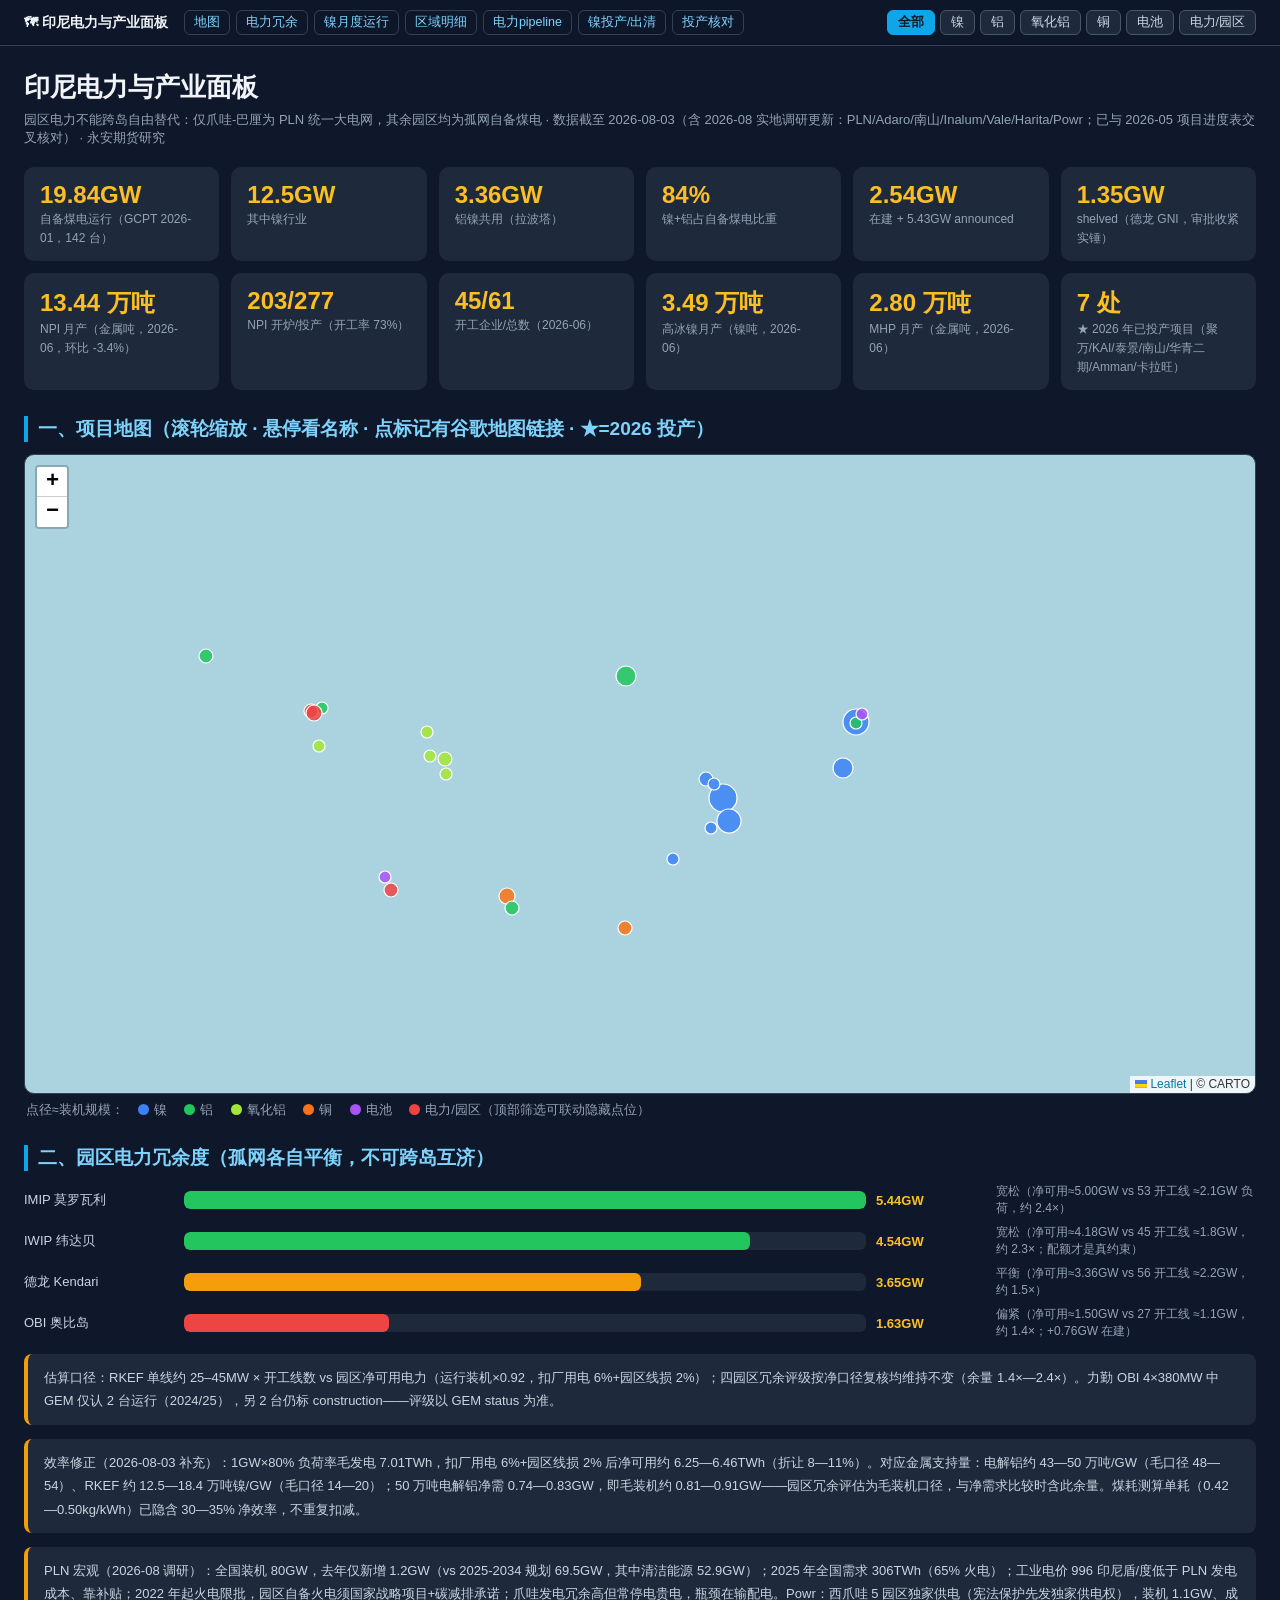
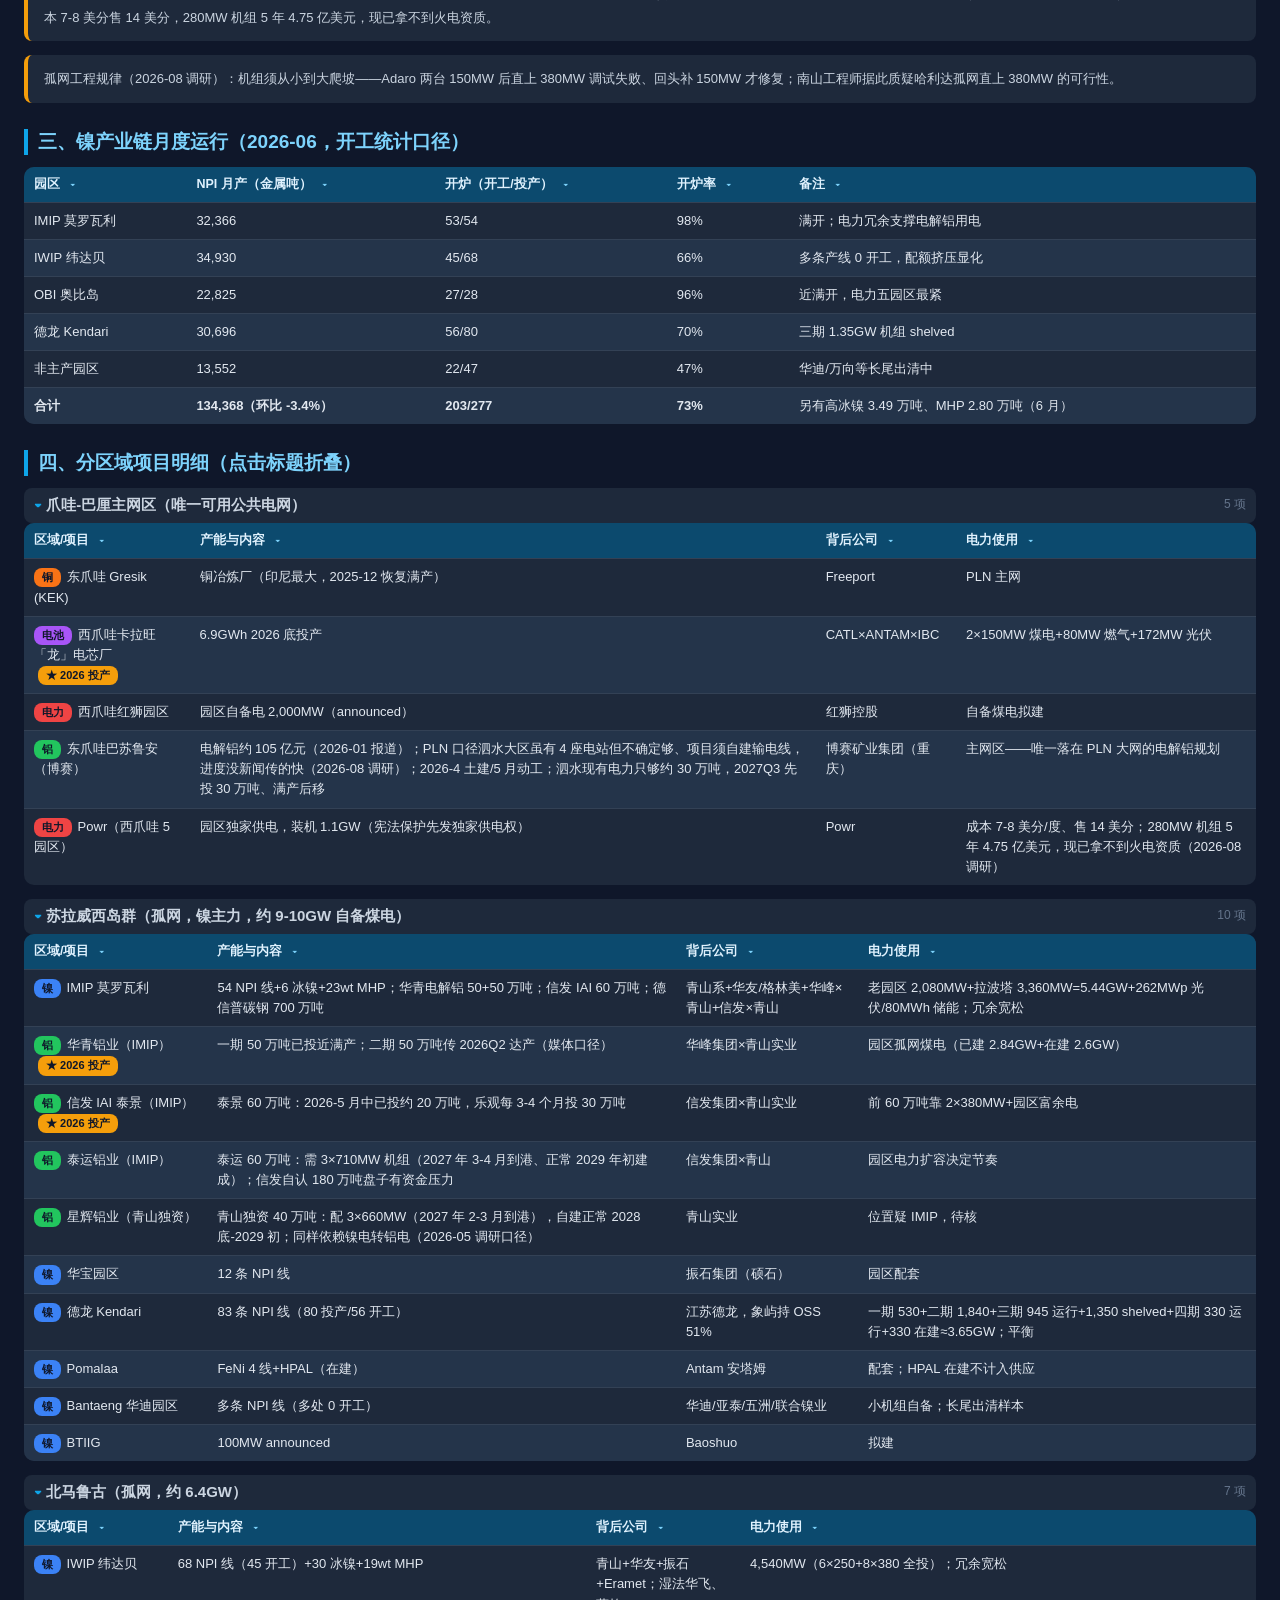
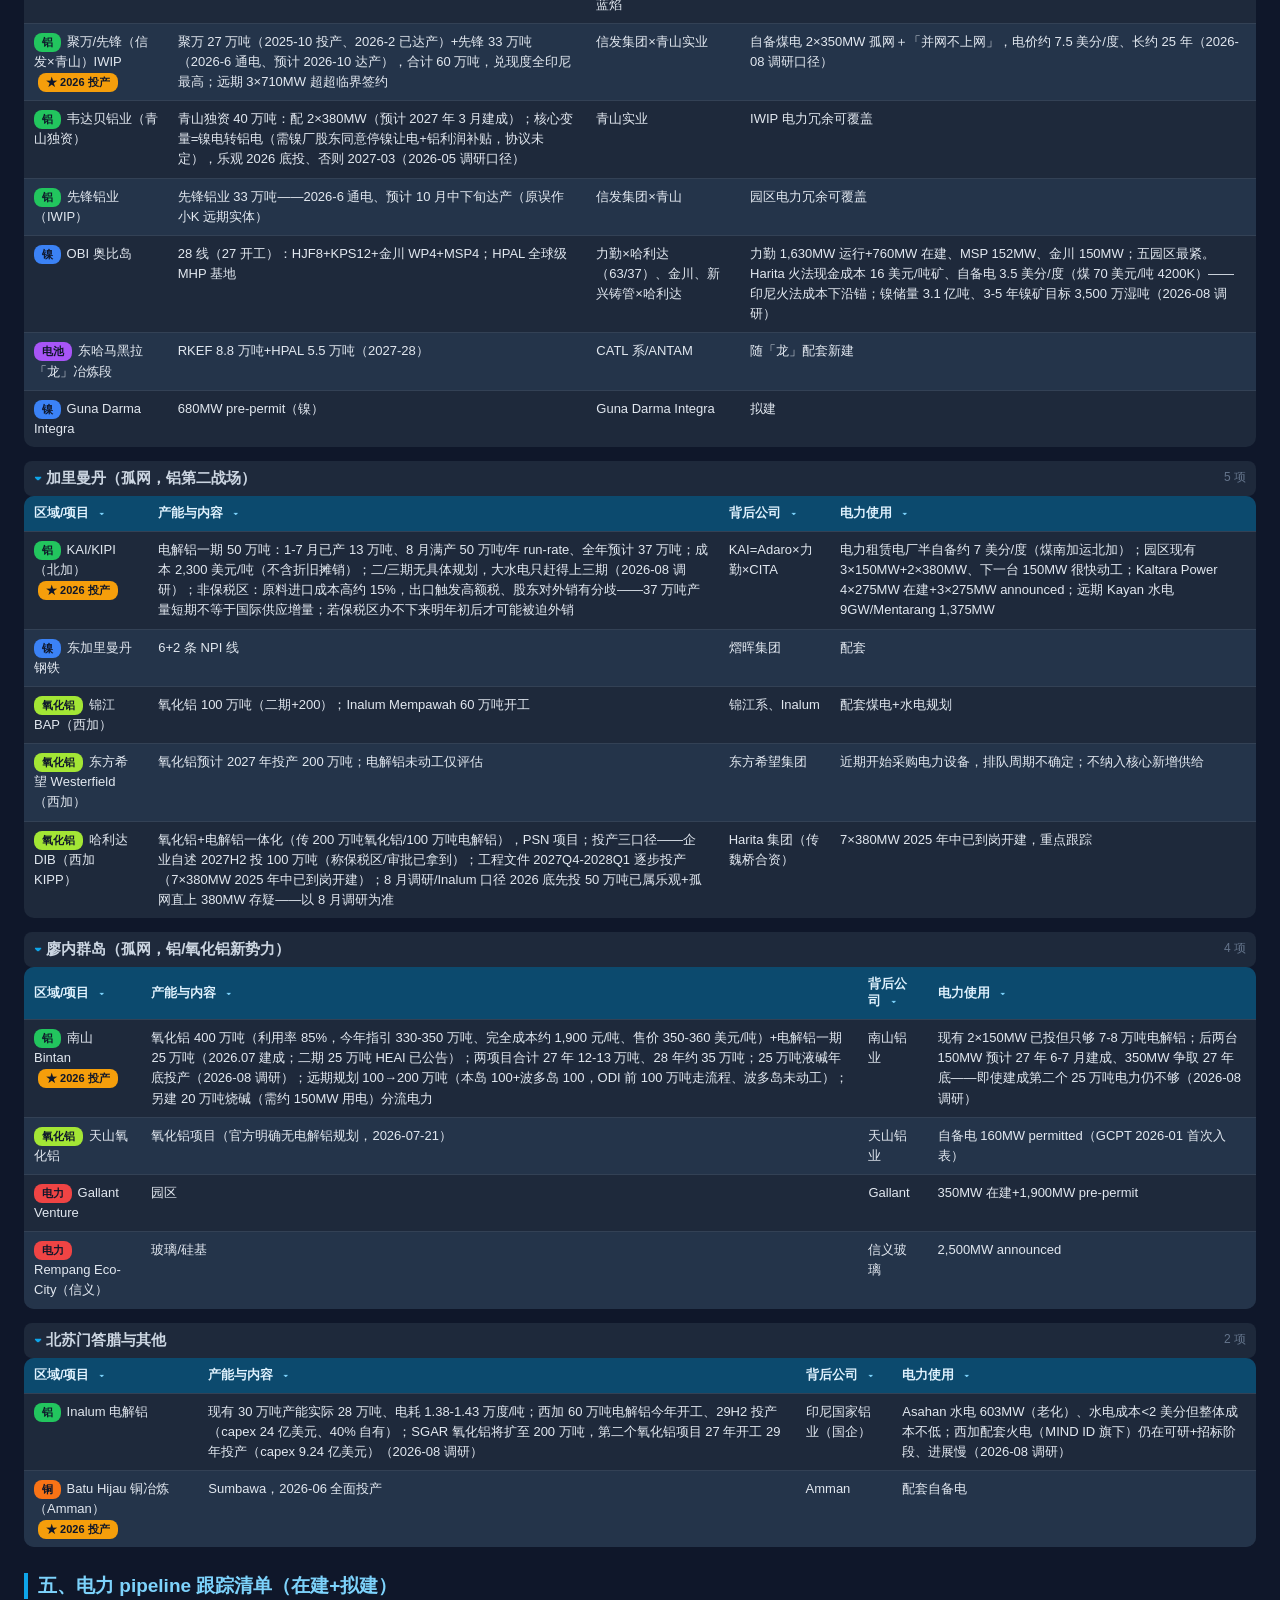
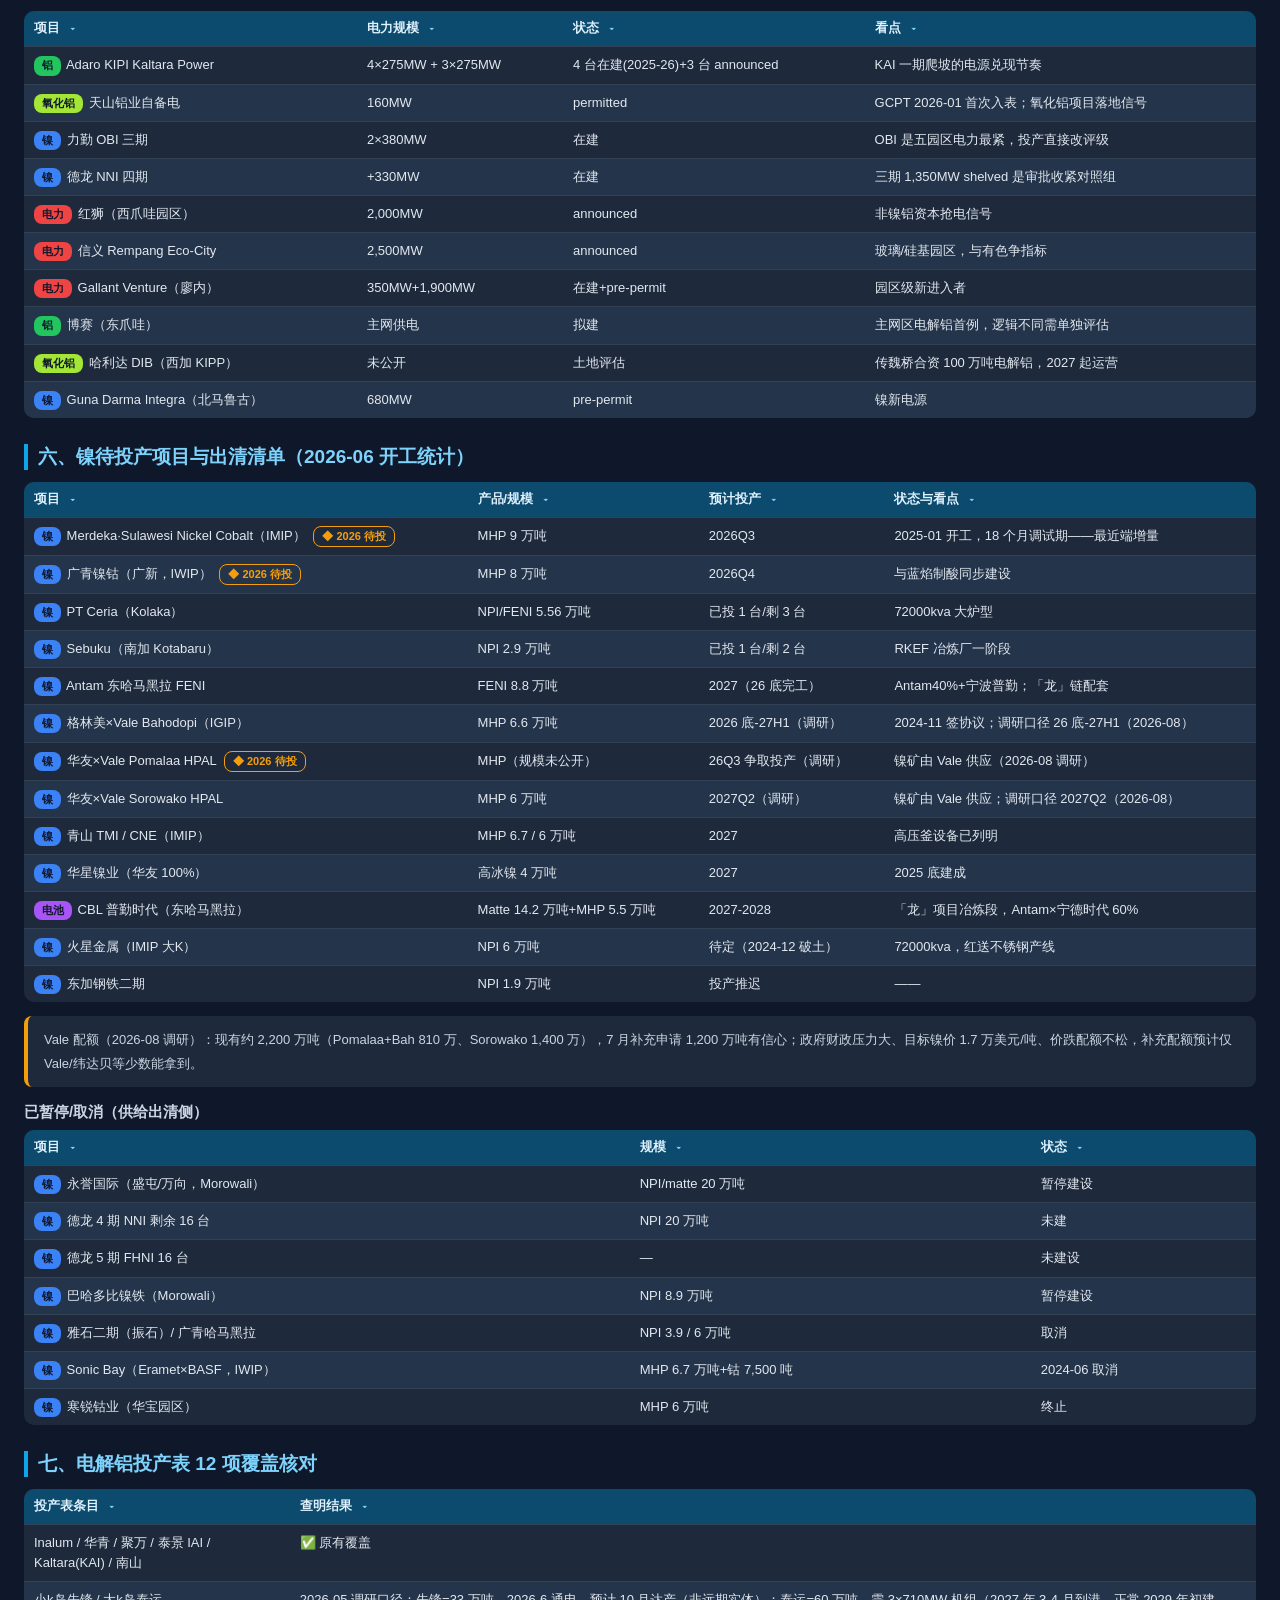
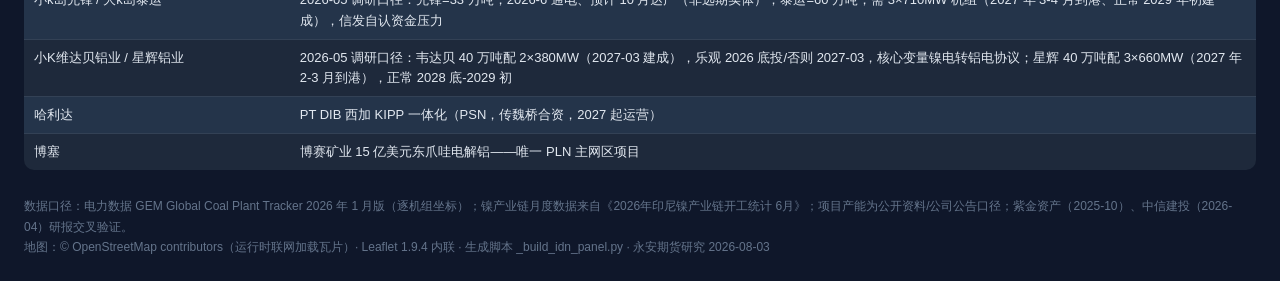
==== commit 55fde135: "印尼电力面板：聚万电价口径更新为 7.5 美分（2026-08 调研）" ====
--- a/indonesia-power.html
+++ b/indonesia-power.html
@@ -774,7 +774,7 @@
 <table><thead><tr><th>园区</th><th>NPI 月产（金属吨）</th><th>开炉（开工/投产）</th><th>开炉率</th><th>备注</th></tr></thead><tbody><tr data-cat="镍"><td>IMIP 莫罗瓦利</td><td>32,366</td><td>53/54</td><td>98%</td><td>满开；电力冗余支撑电解铝用电</td></tr><tr data-cat="镍"><td>IWIP 纬达贝</td><td>34,930</td><td>45/68</td><td>66%</td><td>多条产线 0 开工，配额挤压显化</td></tr><tr data-cat="镍"><td>OBI 奥比岛</td><td>22,825</td><td>27/28</td><td>96%</td><td>近满开，电力五园区最紧</td></tr><tr data-cat="镍"><td>德龙 Kendari</td><td>30,696</td><td>56/80</td><td>70%</td><td>三期 1.35GW 机组 shelved</td></tr><tr data-cat="镍"><td>非主产园区</td><td>13,552</td><td>22/47</td><td>47%</td><td>华迪/万向等长尾出清中</td></tr><tr data-cat="镍"><td><b>合计</b></td><td><b>134,368（环比 -3.4%）</b></td><td><b>203/277</b></td><td><b>73%</b></td><td>另有高冰镍 3.49 万吨、MHP 2.80 万吨（6 月）</td></tr></tbody></table>
 
 <h2>四、分区域项目明细（点击标题折叠）</h2>
-<details id="sec0" open><summary>爪哇-巴厘主网区（唯一可用公共电网）<span class="cnt">5 项</span></summary><table><thead><tr><th>区域/项目</th><th>产能与内容</th><th>背后公司</th><th>电力使用</th></tr></thead><tbody><tr data-cat="铜"><td><span class="chip" style="background:#f97316">铜</span> 东爪哇 Gresik (KEK) </td><td>铜冶炼厂（印尼最大，2025-12 恢复满产）</td><td>Freeport</td><td>PLN 主网</td></tr><tr data-cat="电池"><td><span class="chip" style="background:#a855f7">电池</span> 西爪哇卡拉旺「龙」电芯厂 <span class="badge26">★ 2026 投产</span></td><td>6.9GWh 2026 底投产</td><td>CATL×ANTAM×IBC</td><td>2×150MW 煤电+80MW 燃气+172MW 光伏</td></tr><tr data-cat="电力"><td><span class="chip" style="background:#ef4444">电力</span> 西爪哇红狮园区 </td><td>园区自备电 2,000MW（announced）</td><td>红狮控股</td><td>自备煤电拟建</td></tr><tr data-cat="铝"><td><span class="chip" style="background:#22c55e">铝</span> 东爪哇巴苏鲁安（博赛） </td><td>电解铝约 105 亿元（2026-01 报道）；PLN 口径泗水大区虽有 4 座电站但不确定够、项目须自建输电线，进度没新闻传的快（2026-08 调研）；2026-4 土建/5 月动工；泗水现有电力只够约 30 万吨，2027Q3 先投 30 万吨、满产后移</td><td>博赛矿业集团（重庆）</td><td>主网区——唯一落在 PLN 大网的电解铝规划</td></tr><tr data-cat="电力"><td><span class="chip" style="background:#ef4444">电力</span> Powr（西爪哇 5 园区） </td><td>园区独家供电，装机 1.1GW（宪法保护先发独家供电权）</td><td>Powr</td><td>成本 7-8 美分/度、售 14 美分；280MW 机组 5 年 4.75 亿美元，现已拿不到火电资质（2026-08 调研）</td></tr></tbody></table></details><details id="sec1" open><summary>苏拉威西岛群（孤网，镍主力，约 9-10GW 自备煤电）<span class="cnt">10 项</span></summary><table><thead><tr><th>区域/项目</th><th>产能与内容</th><th>背后公司</th><th>电力使用</th></tr></thead><tbody><tr data-cat="镍"><td><span class="chip" style="background:#3b82f6">镍</span> IMIP 莫罗瓦利 </td><td>54 NPI 线+6 冰镍+23wt MHP；华青电解铝 50+50 万吨；信发 IAI 60 万吨；德信普碳钢 700 万吨</td><td>青山系+华友/格林美+华峰×青山+信发×青山</td><td>老园区 2,080MW+拉波塔 3,360MW=5.44GW+262MWp 光伏/80MWh 储能；冗余宽松</td></tr><tr data-cat="铝"><td><span class="chip" style="background:#22c55e">铝</span> 华青铝业（IMIP） <span class="badge26">★ 2026 投产</span></td><td>一期 50 万吨已投近满产；二期 50 万吨传 2026Q2 达产（媒体口径）</td><td>华峰集团×青山实业</td><td>园区孤网煤电（已建 2.84GW+在建 2.6GW）</td></tr><tr data-cat="铝"><td><span class="chip" style="background:#22c55e">铝</span> 信发 IAI 泰景（IMIP） <span class="badge26">★ 2026 投产</span></td><td>泰景 60 万吨：2026-5 月中已投约 20 万吨，乐观每 3-4 个月投 30 万吨</td><td>信发集团×青山实业</td><td>前 60 万吨靠 2×380MW+园区富余电</td></tr><tr data-cat="铝"><td><span class="chip" style="background:#22c55e">铝</span> 泰运铝业（IMIP） </td><td>泰运 60 万吨：需 3×710MW 机组（2027 年 3-4 月到港、正常 2029 年初建成）；信发自认 180 万吨盘子有资金压力</td><td>信发集团×青山</td><td>园区电力扩容决定节奏</td></tr><tr data-cat="铝"><td><span class="chip" style="background:#22c55e">铝</span> 星辉铝业（青山独资） </td><td>青山独资 40 万吨：配 3×660MW（2027 年 2-3 月到港），自建正常 2028 底-2029 初；同样依赖镍电转铝电（2026-05 调研口径）</td><td>青山实业</td><td>位置疑 IMIP，待核</td></tr><tr data-cat="镍"><td><span class="chip" style="background:#3b82f6">镍</span> 华宝园区 </td><td>12 条 NPI 线</td><td>振石集团（硕石）</td><td>园区配套</td></tr><tr data-cat="镍"><td><span class="chip" style="background:#3b82f6">镍</span> 德龙 Kendari </td><td>83 条 NPI 线（80 投产/56 开工）</td><td>江苏德龙，象屿持 OSS 51%</td><td>一期 530+二期 1,840+三期 945 运行+1,350 shelved+四期 330 运行+330 在建≈3.65GW；平衡</td></tr><tr data-cat="镍"><td><span class="chip" style="background:#3b82f6">镍</span> Pomalaa </td><td>FeNi 4 线+HPAL（在建）</td><td>Antam 安塔姆</td><td>配套；HPAL 在建不计入供应</td></tr><tr data-cat="镍"><td><span class="chip" style="background:#3b82f6">镍</span> Bantaeng 华迪园区 </td><td>多条 NPI 线（多处 0 开工）</td><td>华迪/亚泰/五洲/联合镍业</td><td>小机组自备；长尾出清样本</td></tr><tr data-cat="镍"><td><span class="chip" style="background:#3b82f6">镍</span> BTIIG </td><td>100MW announced</td><td>Baoshuo</td><td>拟建</td></tr></tbody></table></details><details id="sec2" open><summary>北马鲁古（孤网，约 6.4GW）<span class="cnt">7 项</span></summary><table><thead><tr><th>区域/项目</th><th>产能与内容</th><th>背后公司</th><th>电力使用</th></tr></thead><tbody><tr data-cat="镍"><td><span class="chip" style="background:#3b82f6">镍</span> IWIP 纬达贝 </td><td>68 NPI 线（45 开工）+30 冰镍+19wt MHP</td><td>青山+华友+振石+Eramet；湿法华飞、蓝焰</td><td>4,540MW（6×250+8×380 全投）；冗余宽松</td></tr><tr data-cat="铝"><td><span class="chip" style="background:#22c55e">铝</span> 聚万/先锋（信发×青山）IWIP <span class="badge26">★ 2026 投产</span></td><td>聚万 27 万吨（2025-10 投产、2026-2 已达产）+先锋 33 万吨（2026-6 通电、预计 2026-10 达产），合计 60 万吨，兑现度全印尼最高；远期 3×710MW 超超临界签约</td><td>信发集团×青山实业</td><td>自备煤电 2×350MW 孤网＋「并网不上网」，0.29 元/kWh 锁 25 年</td></tr><tr data-cat="铝"><td><span class="chip" style="background:#22c55e">铝</span> 韦达贝铝业（青山独资） </td><td>青山独资 40 万吨：配 2×380MW（预计 2027 年 3 月建成）；核心变量=镍电转铝电（需镍厂股东同意停镍让电+铝利润补贴，协议未定），乐观 2026 底投、否则 2027-03（2026-05 调研口径）</td><td>青山实业</td><td>IWIP 电力冗余可覆盖</td></tr><tr data-cat="铝"><td><span class="chip" style="background:#22c55e">铝</span> 先锋铝业（IWIP） </td><td>先锋铝业 33 万吨——2026-6 通电、预计 10 月中下旬达产（原误作小K 远期实体）</td><td>信发集团×青山</td><td>园区电力冗余可覆盖</td></tr><tr data-cat="镍"><td><span class="chip" style="background:#3b82f6">镍</span> OBI 奥比岛 </td><td>28 线（27 开工）：HJF8+KPS12+金川 WP4+MSP4；HPAL 全球级 MHP 基地</td><td>力勤×哈利达（63/37）、金川、新兴铸管×哈利达</td><td>力勤 1,630MW 运行+760MW 在建、MSP 152MW、金川 150MW；五园区最紧。Harita 火法现金成本 16 美元/吨矿、自备电 3.5 美分/度（煤 70 美元/吨 4200K）——印尼火法成本下沿锚；镍储量 3.1 亿吨、3-5 年镍矿目标 3,500 万湿吨（2026-08 调研）</td></tr><tr data-cat="电池"><td><span class="chip" style="background:#a855f7">电池</span> 东哈马黑拉「龙」冶炼段 </td><td>RKEF 8.8 万吨+HPAL 5.5 万吨（2027-28）</td><td>CATL 系/ANTAM</td><td>随「龙」配套新建</td></tr><tr data-cat="镍"><td><span class="chip" style="background:#3b82f6">镍</span> Guna Darma Integra </td><td>680MW pre-permit（镍）</td><td>Guna Darma Integra</td><td>拟建</td></tr></tbody></table></details><details id="sec3" open><summary>加里曼丹（孤网，铝第二战场）<span class="cnt">5 项</span></summary><table><thead><tr><th>区域/项目</th><th>产能与内容</th><th>背后公司</th><th>电力使用</th></tr></thead><tbody><tr data-cat="铝"><td><span class="chip" style="background:#22c55e">铝</span> KAI/KIPI（北加） <span class="badge26">★ 2026 投产</span></td><td>电解铝一期 50 万吨：1-7 月已产 13 万吨、8 月满产 50 万吨/年 run-rate、全年预计 37 万吨；成本 2,300 美元/吨（不含折旧摊销）；二/三期无具体规划，大水电只赶得上三期（2026-08 调研）；非保税区：原料进口成本高约 15%，出口触发高额税、股东对外销有分歧——37 万吨产量短期不等于国际供应增量；若保税区办不下来明年初后才可能被迫外销</td><td>KAI=Adaro×力勤×CITA</td><td>电力租赁电厂半自备约 7 美分/度（煤南加运北加）；园区现有 3×150MW+2×380MW、下一台 150MW 很快动工；Kaltara Power 4×275MW 在建+3×275MW announced；远期 Kayan 水电 9GW/Mentarang 1,375MW</td></tr><tr data-cat="镍"><td><span class="chip" style="background:#3b82f6">镍</span> 东加里曼丹钢铁 </td><td>6+2 条 NPI 线</td><td>熠晖集团</td><td>配套</td></tr><tr data-cat="氧化铝"><td><span class="chip" style="background:#a3e635">氧化铝</span> 锦江 BAP（西加） </td><td>氧化铝 100 万吨（二期+200）；Inalum Mempawah 60 万吨开工</td><td>锦江系、Inalum</td><td>配套煤电+水电规划</td></tr><tr data-cat="氧化铝"><td><span class="chip" style="background:#a3e635">氧化铝</span> 东方希望 Westerfield（西加） </td><td>氧化铝预计 2027 年投产 200 万吨；电解铝未动工仅评估</td><td>东方希望集团</td><td>近期开始采购电力设备，排队周期不确定；不纳入核心新增供给</td></tr><tr data-cat="氧化铝"><td><span class="chip" style="background:#a3e635">氧化铝</span> 哈利达 DIB（西加 KIPP） </td><td>氧化铝+电解铝一体化（传 200 万吨氧化铝/100 万吨电解铝），PSN 项目；投产三口径——企业自述 2027H2 投 100 万吨（称保税区/审批已拿到）；工程文件 2027Q4-2028Q1 逐步投产（7×380MW 2025 年中已到岗开建）；8 月调研/Inalum 口径 2026 底先投 50 万吨已属乐观+孤网直上 380MW 存疑——以 8 月调研为准</td><td>Harita 集团（传魏桥合资）</td><td>7×380MW 2025 年中已到岗开建，重点跟踪</td></tr></tbody></table></details><details id="sec4" open><summary>廖内群岛（孤网，铝/氧化铝新势力）<span class="cnt">4 项</span></summary><table><thead><tr><th>区域/项目</th><th>产能与内容</th><th>背后公司</th><th>电力使用</th></tr></thead><tbody><tr data-cat="铝"><td><span class="chip" style="background:#22c55e">铝</span> 南山 Bintan <span class="badge26">★ 2026 投产</span></td><td>氧化铝 400 万吨（利用率 85%，今年指引 330-350 万吨、完全成本约 1,900 元/吨、售价 350-360 美元/吨）+电解铝一期 25 万吨（2026.07 建成；二期 25 万吨 HEAI 已公告）；两项目合计 27 年 12-13 万吨、28 年约 35 万吨；25 万吨液碱年底投产（2026-08 调研）；远期规划 100→200 万吨（本岛 100+波多岛 100，ODI 前 100 万吨走流程、波多岛未动工）；另建 20 万吨烧碱（需约 150MW 用电）分流电力</td><td>南山铝业</td><td>现有 2×150MW 已投但只够 7-8 万吨电解铝；后两台 150MW 预计 27 年 6-7 月建成、350MW 争取 27 年底——即使建成第二个 25 万吨电力仍不够（2026-08 调研）</td></tr><tr data-cat="氧化铝"><td><span class="chip" style="background:#a3e635">氧化铝</span> 天山氧化铝 </td><td>氧化铝项目（官方明确无电解铝规划，2026-07-21）</td><td>天山铝业</td><td>自备电 160MW permitted（GCPT 2026-01 首次入表）</td></tr><tr data-cat="电力"><td><span class="chip" style="background:#ef4444">电力</span> Gallant Venture </td><td>园区</td><td>Gallant</td><td>350MW 在建+1,900MW pre-permit</td></tr><tr data-cat="电力"><td><span class="chip" style="background:#ef4444">电力</span> Rempang Eco-City（信义） </td><td>玻璃/硅基</td><td>信义玻璃</td><td>2,500MW announced</td></tr></tbody></table></details><details id="sec5" open><summary>北苏门答腊与其他<span class="cnt">2 项</span></summary><table><thead><tr><th>区域/项目</th><th>产能与内容</th><th>背后公司</th><th>电力使用</th></tr></thead><tbody><tr data-cat="铝"><td><span class="chip" style="background:#22c55e">铝</span> Inalum 电解铝 </td><td>现有 30 万吨产能实际 28 万吨、电耗 1.38-1.43 万度/吨；西加 60 万吨电解铝今年开工、29H2 投产（capex 24 亿美元、40% 自有）；SGAR 氧化铝将扩至 200 万吨，第二个氧化铝项目 27 年开工 29 年投产（capex 9.24 亿美元）（2026-08 调研）</td><td>印尼国家铝业（国企）</td><td>Asahan 水电 603MW（老化）、水电成本<2 美分但整体成本不低；西加配套火电（MIND ID 旗下）仍在可研+招标阶段、进展慢（2026-08 调研）</td></tr><tr data-cat="铜"><td><span class="chip" style="background:#f97316">铜</span> Batu Hijau 铜冶炼（Amman） <span class="badge26">★ 2026 投产</span></td><td>Sumbawa，2026-06 全面投产</td><td>Amman</td><td>配套自备电</td></tr></tbody></table></details>
+<details id="sec0" open><summary>爪哇-巴厘主网区（唯一可用公共电网）<span class="cnt">5 项</span></summary><table><thead><tr><th>区域/项目</th><th>产能与内容</th><th>背后公司</th><th>电力使用</th></tr></thead><tbody><tr data-cat="铜"><td><span class="chip" style="background:#f97316">铜</span> 东爪哇 Gresik (KEK) </td><td>铜冶炼厂（印尼最大，2025-12 恢复满产）</td><td>Freeport</td><td>PLN 主网</td></tr><tr data-cat="电池"><td><span class="chip" style="background:#a855f7">电池</span> 西爪哇卡拉旺「龙」电芯厂 <span class="badge26">★ 2026 投产</span></td><td>6.9GWh 2026 底投产</td><td>CATL×ANTAM×IBC</td><td>2×150MW 煤电+80MW 燃气+172MW 光伏</td></tr><tr data-cat="电力"><td><span class="chip" style="background:#ef4444">电力</span> 西爪哇红狮园区 </td><td>园区自备电 2,000MW（announced）</td><td>红狮控股</td><td>自备煤电拟建</td></tr><tr data-cat="铝"><td><span class="chip" style="background:#22c55e">铝</span> 东爪哇巴苏鲁安（博赛） </td><td>电解铝约 105 亿元（2026-01 报道）；PLN 口径泗水大区虽有 4 座电站但不确定够、项目须自建输电线，进度没新闻传的快（2026-08 调研）；2026-4 土建/5 月动工；泗水现有电力只够约 30 万吨，2027Q3 先投 30 万吨、满产后移</td><td>博赛矿业集团（重庆）</td><td>主网区——唯一落在 PLN 大网的电解铝规划</td></tr><tr data-cat="电力"><td><span class="chip" style="background:#ef4444">电力</span> Powr（西爪哇 5 园区） </td><td>园区独家供电，装机 1.1GW（宪法保护先发独家供电权）</td><td>Powr</td><td>成本 7-8 美分/度、售 14 美分；280MW 机组 5 年 4.75 亿美元，现已拿不到火电资质（2026-08 调研）</td></tr></tbody></table></details><details id="sec1" open><summary>苏拉威西岛群（孤网，镍主力，约 9-10GW 自备煤电）<span class="cnt">10 项</span></summary><table><thead><tr><th>区域/项目</th><th>产能与内容</th><th>背后公司</th><th>电力使用</th></tr></thead><tbody><tr data-cat="镍"><td><span class="chip" style="background:#3b82f6">镍</span> IMIP 莫罗瓦利 </td><td>54 NPI 线+6 冰镍+23wt MHP；华青电解铝 50+50 万吨；信发 IAI 60 万吨；德信普碳钢 700 万吨</td><td>青山系+华友/格林美+华峰×青山+信发×青山</td><td>老园区 2,080MW+拉波塔 3,360MW=5.44GW+262MWp 光伏/80MWh 储能；冗余宽松</td></tr><tr data-cat="铝"><td><span class="chip" style="background:#22c55e">铝</span> 华青铝业（IMIP） <span class="badge26">★ 2026 投产</span></td><td>一期 50 万吨已投近满产；二期 50 万吨传 2026Q2 达产（媒体口径）</td><td>华峰集团×青山实业</td><td>园区孤网煤电（已建 2.84GW+在建 2.6GW）</td></tr><tr data-cat="铝"><td><span class="chip" style="background:#22c55e">铝</span> 信发 IAI 泰景（IMIP） <span class="badge26">★ 2026 投产</span></td><td>泰景 60 万吨：2026-5 月中已投约 20 万吨，乐观每 3-4 个月投 30 万吨</td><td>信发集团×青山实业</td><td>前 60 万吨靠 2×380MW+园区富余电</td></tr><tr data-cat="铝"><td><span class="chip" style="background:#22c55e">铝</span> 泰运铝业（IMIP） </td><td>泰运 60 万吨：需 3×710MW 机组（2027 年 3-4 月到港、正常 2029 年初建成）；信发自认 180 万吨盘子有资金压力</td><td>信发集团×青山</td><td>园区电力扩容决定节奏</td></tr><tr data-cat="铝"><td><span class="chip" style="background:#22c55e">铝</span> 星辉铝业（青山独资） </td><td>青山独资 40 万吨：配 3×660MW（2027 年 2-3 月到港），自建正常 2028 底-2029 初；同样依赖镍电转铝电（2026-05 调研口径）</td><td>青山实业</td><td>位置疑 IMIP，待核</td></tr><tr data-cat="镍"><td><span class="chip" style="background:#3b82f6">镍</span> 华宝园区 </td><td>12 条 NPI 线</td><td>振石集团（硕石）</td><td>园区配套</td></tr><tr data-cat="镍"><td><span class="chip" style="background:#3b82f6">镍</span> 德龙 Kendari </td><td>83 条 NPI 线（80 投产/56 开工）</td><td>江苏德龙，象屿持 OSS 51%</td><td>一期 530+二期 1,840+三期 945 运行+1,350 shelved+四期 330 运行+330 在建≈3.65GW；平衡</td></tr><tr data-cat="镍"><td><span class="chip" style="background:#3b82f6">镍</span> Pomalaa </td><td>FeNi 4 线+HPAL（在建）</td><td>Antam 安塔姆</td><td>配套；HPAL 在建不计入供应</td></tr><tr data-cat="镍"><td><span class="chip" style="background:#3b82f6">镍</span> Bantaeng 华迪园区 </td><td>多条 NPI 线（多处 0 开工）</td><td>华迪/亚泰/五洲/联合镍业</td><td>小机组自备；长尾出清样本</td></tr><tr data-cat="镍"><td><span class="chip" style="background:#3b82f6">镍</span> BTIIG </td><td>100MW announced</td><td>Baoshuo</td><td>拟建</td></tr></tbody></table></details><details id="sec2" open><summary>北马鲁古（孤网，约 6.4GW）<span class="cnt">7 项</span></summary><table><thead><tr><th>区域/项目</th><th>产能与内容</th><th>背后公司</th><th>电力使用</th></tr></thead><tbody><tr data-cat="镍"><td><span class="chip" style="background:#3b82f6">镍</span> IWIP 纬达贝 </td><td>68 NPI 线（45 开工）+30 冰镍+19wt MHP</td><td>青山+华友+振石+Eramet；湿法华飞、蓝焰</td><td>4,540MW（6×250+8×380 全投）；冗余宽松</td></tr><tr data-cat="铝"><td><span class="chip" style="background:#22c55e">铝</span> 聚万/先锋（信发×青山）IWIP <span class="badge26">★ 2026 投产</span></td><td>聚万 27 万吨（2025-10 投产、2026-2 已达产）+先锋 33 万吨（2026-6 通电、预计 2026-10 达产），合计 60 万吨，兑现度全印尼最高；远期 3×710MW 超超临界签约</td><td>信发集团×青山实业</td><td>自备煤电 2×350MW 孤网＋「并网不上网」，电价约 7.5 美分/度、长约 25 年（2026-08 调研口径）</td></tr><tr data-cat="铝"><td><span class="chip" style="background:#22c55e">铝</span> 韦达贝铝业（青山独资） </td><td>青山独资 40 万吨：配 2×380MW（预计 2027 年 3 月建成）；核心变量=镍电转铝电（需镍厂股东同意停镍让电+铝利润补贴，协议未定），乐观 2026 底投、否则 2027-03（2026-05 调研口径）</td><td>青山实业</td><td>IWIP 电力冗余可覆盖</td></tr><tr data-cat="铝"><td><span class="chip" style="background:#22c55e">铝</span> 先锋铝业（IWIP） </td><td>先锋铝业 33 万吨——2026-6 通电、预计 10 月中下旬达产（原误作小K 远期实体）</td><td>信发集团×青山</td><td>园区电力冗余可覆盖</td></tr><tr data-cat="镍"><td><span class="chip" style="background:#3b82f6">镍</span> OBI 奥比岛 </td><td>28 线（27 开工）：HJF8+KPS12+金川 WP4+MSP4；HPAL 全球级 MHP 基地</td><td>力勤×哈利达（63/37）、金川、新兴铸管×哈利达</td><td>力勤 1,630MW 运行+760MW 在建、MSP 152MW、金川 150MW；五园区最紧。Harita 火法现金成本 16 美元/吨矿、自备电 3.5 美分/度（煤 70 美元/吨 4200K）——印尼火法成本下沿锚；镍储量 3.1 亿吨、3-5 年镍矿目标 3,500 万湿吨（2026-08 调研）</td></tr><tr data-cat="电池"><td><span class="chip" style="background:#a855f7">电池</span> 东哈马黑拉「龙」冶炼段 </td><td>RKEF 8.8 万吨+HPAL 5.5 万吨（2027-28）</td><td>CATL 系/ANTAM</td><td>随「龙」配套新建</td></tr><tr data-cat="镍"><td><span class="chip" style="background:#3b82f6">镍</span> Guna Darma Integra </td><td>680MW pre-permit（镍）</td><td>Guna Darma Integra</td><td>拟建</td></tr></tbody></table></details><details id="sec3" open><summary>加里曼丹（孤网，铝第二战场）<span class="cnt">5 项</span></summary><table><thead><tr><th>区域/项目</th><th>产能与内容</th><th>背后公司</th><th>电力使用</th></tr></thead><tbody><tr data-cat="铝"><td><span class="chip" style="background:#22c55e">铝</span> KAI/KIPI（北加） <span class="badge26">★ 2026 投产</span></td><td>电解铝一期 50 万吨：1-7 月已产 13 万吨、8 月满产 50 万吨/年 run-rate、全年预计 37 万吨；成本 2,300 美元/吨（不含折旧摊销）；二/三期无具体规划，大水电只赶得上三期（2026-08 调研）；非保税区：原料进口成本高约 15%，出口触发高额税、股东对外销有分歧——37 万吨产量短期不等于国际供应增量；若保税区办不下来明年初后才可能被迫外销</td><td>KAI=Adaro×力勤×CITA</td><td>电力租赁电厂半自备约 7 美分/度（煤南加运北加）；园区现有 3×150MW+2×380MW、下一台 150MW 很快动工；Kaltara Power 4×275MW 在建+3×275MW announced；远期 Kayan 水电 9GW/Mentarang 1,375MW</td></tr><tr data-cat="镍"><td><span class="chip" style="background:#3b82f6">镍</span> 东加里曼丹钢铁 </td><td>6+2 条 NPI 线</td><td>熠晖集团</td><td>配套</td></tr><tr data-cat="氧化铝"><td><span class="chip" style="background:#a3e635">氧化铝</span> 锦江 BAP（西加） </td><td>氧化铝 100 万吨（二期+200）；Inalum Mempawah 60 万吨开工</td><td>锦江系、Inalum</td><td>配套煤电+水电规划</td></tr><tr data-cat="氧化铝"><td><span class="chip" style="background:#a3e635">氧化铝</span> 东方希望 Westerfield（西加） </td><td>氧化铝预计 2027 年投产 200 万吨；电解铝未动工仅评估</td><td>东方希望集团</td><td>近期开始采购电力设备，排队周期不确定；不纳入核心新增供给</td></tr><tr data-cat="氧化铝"><td><span class="chip" style="background:#a3e635">氧化铝</span> 哈利达 DIB（西加 KIPP） </td><td>氧化铝+电解铝一体化（传 200 万吨氧化铝/100 万吨电解铝），PSN 项目；投产三口径——企业自述 2027H2 投 100 万吨（称保税区/审批已拿到）；工程文件 2027Q4-2028Q1 逐步投产（7×380MW 2025 年中已到岗开建）；8 月调研/Inalum 口径 2026 底先投 50 万吨已属乐观+孤网直上 380MW 存疑——以 8 月调研为准</td><td>Harita 集团（传魏桥合资）</td><td>7×380MW 2025 年中已到岗开建，重点跟踪</td></tr></tbody></table></details><details id="sec4" open><summary>廖内群岛（孤网，铝/氧化铝新势力）<span class="cnt">4 项</span></summary><table><thead><tr><th>区域/项目</th><th>产能与内容</th><th>背后公司</th><th>电力使用</th></tr></thead><tbody><tr data-cat="铝"><td><span class="chip" style="background:#22c55e">铝</span> 南山 Bintan <span class="badge26">★ 2026 投产</span></td><td>氧化铝 400 万吨（利用率 85%，今年指引 330-350 万吨、完全成本约 1,900 元/吨、售价 350-360 美元/吨）+电解铝一期 25 万吨（2026.07 建成；二期 25 万吨 HEAI 已公告）；两项目合计 27 年 12-13 万吨、28 年约 35 万吨；25 万吨液碱年底投产（2026-08 调研）；远期规划 100→200 万吨（本岛 100+波多岛 100，ODI 前 100 万吨走流程、波多岛未动工）；另建 20 万吨烧碱（需约 150MW 用电）分流电力</td><td>南山铝业</td><td>现有 2×150MW 已投但只够 7-8 万吨电解铝；后两台 150MW 预计 27 年 6-7 月建成、350MW 争取 27 年底——即使建成第二个 25 万吨电力仍不够（2026-08 调研）</td></tr><tr data-cat="氧化铝"><td><span class="chip" style="background:#a3e635">氧化铝</span> 天山氧化铝 </td><td>氧化铝项目（官方明确无电解铝规划，2026-07-21）</td><td>天山铝业</td><td>自备电 160MW permitted（GCPT 2026-01 首次入表）</td></tr><tr data-cat="电力"><td><span class="chip" style="background:#ef4444">电力</span> Gallant Venture </td><td>园区</td><td>Gallant</td><td>350MW 在建+1,900MW pre-permit</td></tr><tr data-cat="电力"><td><span class="chip" style="background:#ef4444">电力</span> Rempang Eco-City（信义） </td><td>玻璃/硅基</td><td>信义玻璃</td><td>2,500MW announced</td></tr></tbody></table></details><details id="sec5" open><summary>北苏门答腊与其他<span class="cnt">2 项</span></summary><table><thead><tr><th>区域/项目</th><th>产能与内容</th><th>背后公司</th><th>电力使用</th></tr></thead><tbody><tr data-cat="铝"><td><span class="chip" style="background:#22c55e">铝</span> Inalum 电解铝 </td><td>现有 30 万吨产能实际 28 万吨、电耗 1.38-1.43 万度/吨；西加 60 万吨电解铝今年开工、29H2 投产（capex 24 亿美元、40% 自有）；SGAR 氧化铝将扩至 200 万吨，第二个氧化铝项目 27 年开工 29 年投产（capex 9.24 亿美元）（2026-08 调研）</td><td>印尼国家铝业（国企）</td><td>Asahan 水电 603MW（老化）、水电成本<2 美分但整体成本不低；西加配套火电（MIND ID 旗下）仍在可研+招标阶段、进展慢（2026-08 调研）</td></tr><tr data-cat="铜"><td><span class="chip" style="background:#f97316">铜</span> Batu Hijau 铜冶炼（Amman） <span class="badge26">★ 2026 投产</span></td><td>Sumbawa，2026-06 全面投产</td><td>Amman</td><td>配套自备电</td></tr></tbody></table></details>
 
 <h2 id="sec-pipeline">五、电力 pipeline 跟踪清单（在建+拟建）</h2>
 <table><thead><tr><th>项目</th><th>电力规模</th><th>状态</th><th>看点</th></tr></thead><tbody><tr data-cat="铝"><td><span class="chip" style="background:#22c55e">铝</span> Adaro KIPI Kaltara Power </td><td>4×275MW + 3×275MW</td><td>4 台在建(2025-26)+3 台 announced</td><td>KAI 一期爬坡的电源兑现节奏</td></tr><tr data-cat="氧化铝"><td><span class="chip" style="background:#a3e635">氧化铝</span> 天山铝业自备电 </td><td>160MW</td><td>permitted</td><td>GCPT 2026-01 首次入表；氧化铝项目落地信号</td></tr><tr data-cat="镍"><td><span class="chip" style="background:#3b82f6">镍</span> 力勤 OBI 三期 </td><td>2×380MW</td><td>在建</td><td>OBI 是五园区电力最紧，投产直接改评级</td></tr><tr data-cat="镍"><td><span class="chip" style="background:#3b82f6">镍</span> 德龙 NNI 四期 </td><td>+330MW</td><td>在建</td><td>三期 1,350MW shelved 是审批收紧对照组</td></tr><tr data-cat="电力"><td><span class="chip" style="background:#ef4444">电力</span> 红狮（西爪哇园区） </td><td>2,000MW</td><td>announced</td><td>非镍铝资本抢电信号</td></tr><tr data-cat="电力"><td><span class="chip" style="background:#ef4444">电力</span> 信义 Rempang Eco-City </td><td>2,500MW</td><td>announced</td><td>玻璃/硅基园区，与有色争指标</td></tr><tr data-cat="电力"><td><span class="chip" style="background:#ef4444">电力</span> Gallant Venture（廖内） </td><td>350MW+1,900MW</td><td>在建+pre-permit</td><td>园区级新进入者</td></tr><tr data-cat="铝"><td><span class="chip" style="background:#22c55e">铝</span> 博赛（东爪哇） </td><td>主网供电</td><td>拟建</td><td>主网区电解铝首例，逻辑不同需单独评估</td></tr><tr data-cat="氧化铝"><td><span class="chip" style="background:#a3e635">氧化铝</span> 哈利达 DIB（西加 KIPP） </td><td>未公开</td><td>土地评估</td><td>传魏桥合资 100 万吨电解铝，2027 起运营</td></tr><tr data-cat="镍"><td><span class="chip" style="background:#3b82f6">镍</span> Guna Darma Integra（北马鲁古） </td><td>680MW</td><td>pre-permit</td><td>镍新电源</td></tr></tbody></table>
@@ -795,7 +795,7 @@
 !function(t,e){"object"==typeof exports&&"undefined"!=typeof module?e(exports):"function"==typeof define&&define.amd?define(["exports"],e):e((t="undefined"!=typeof globalThis?globalThis:t||self).leaflet={})}(this,function(t){"use strict";function l(t){for(var e,i,n=1,o=arguments.length;n<o;n++)for(e in i=arguments[n])t[e]=i[e];return t}var R=Object.create||function(t){return N.prototype=t,new N};function N(){}function a(t,e){var i,n=Array.prototype.slice;return t.bind?t.bind.apply(t,n.call(arguments,1)):(i=n.call(arguments,2),function(){return t.apply(e,i.length?i.concat(n.call(arguments)):arguments)})}var D=0;function h(t){return"_leaflet_id"in t||(t._leaflet_id=++D),t._leaflet_id}function j(t,e,i){var n,o,s=function(){n=!1,o&&(r.apply(i,o),o=!1)},r=function(){n?o=arguments:(t.apply(i,arguments),setTimeout(s,e),n=!0)};return r}function H(t,e,i){var n=e[1],e=e[0],o=n-e;return t===n&&i?t:((t-e)%o+o)%o+e}function u(){return!1}function i(t,e){return!1===e?t:(e=Math.pow(10,void 0===e?6:e),Math.round(t*e)/e)}function W(t){return t.trim?t.trim():t.replace(/^\s+|\s+$/g,"")}function F(t){return W(t).split(/\s+/)}function c(t,e){for(var i in Object.prototype.hasOwnProperty.call(t,"options")||(t.options=t.options?R(t.options):{}),e)t.options[i]=e[i];return t.options}function U(t,e,i){var n,o=[];for(n in t)o.push(encodeURIComponent(i?n.toUpperCase():n)+"="+encodeURIComponent(t[n]));return(e&&-1!==e.indexOf("?")?"&":"?")+o.join("&")}var V=/\{ *([\w_ -]+) *\}/g;function q(t,i){return t.replace(V,function(t,e){e=i[e];if(void 0===e)throw new Error("No value provided for variable "+t);return e="function"==typeof e?e(i):e})}var d=Array.isArray||function(t){return"[object Array]"===Object.prototype.toString.call(t)};function G(t,e){for(var i=0;i<t.length;i++)if(t[i]===e)return i;return-1}var K="[data-uri]";function Y(t){return window["webkit"+t]||window["moz"+t]||window["ms"+t]}var X=0;function J(t){var e=+new Date,i=Math.max(0,16-(e-X));return X=e+i,window.setTimeout(t,i)}var $=window.requestAnimationFrame||Y("RequestAnimationFrame")||J,Q=window.cancelAnimationFrame||Y("CancelAnimationFrame")||Y("CancelRequestAnimationFrame")||function(t){window.clearTimeout(t)};function x(t,e,i){if(!i||$!==J)return $.call(window,a(t,e));t.call(e)}function r(t){t&&Q.call(window,t)}var tt={__proto__:null,extend:l,create:R,bind:a,get lastId(){return D},stamp:h,throttle:j,wrapNum:H,falseFn:u,formatNum:i,trim:W,splitWords:F,setOptions:c,getParamString:U,template:q,isArray:d,indexOf:G,emptyImageUrl:K,requestFn:$,cancelFn:Q,requestAnimFrame:x,cancelAnimFrame:r};function et(){}et.extend=function(t){function e(){c(this),this.initialize&&this.initialize.apply(this,arguments),this.callInitHooks()}var i,n=e.__super__=this.prototype,o=R(n);for(i in(o.constructor=e).prototype=o,this)Object.prototype.hasOwnProperty.call(this,i)&&"prototype"!==i&&"__super__"!==i&&(e[i]=this[i]);if(t.statics&&l(e,t.statics),t.includes){var s=t.includes;if("undefined"!=typeof L&&L&&L.Mixin){s=d(s)?s:[s];for(var r=0;r<s.length;r++)s[r]===L.Mixin.Events&&console.warn("Deprecated include of L.Mixin.Events: this property will be removed in future releases, please inherit from L.Evented instead.",(new Error).stack)}l.apply(null,[o].concat(t.includes))}return l(o,t),delete o.statics,delete o.includes,o.options&&(o.options=n.options?R(n.options):{},l(o.options,t.options)),o._initHooks=[],o.callInitHooks=function(){if(!this._initHooksCalled){n.callInitHooks&&n.callInitHooks.call(this),this._initHooksCalled=!0;for(var t=0,e=o._initHooks.length;t<e;t++)o._initHooks[t].call(this)}},e},et.include=function(t){var e=this.prototype.options;return l(this.prototype,t),t.options&&(this.prototype.options=e,this.mergeOptions(t.options)),this},et.mergeOptions=function(t){return l(this.prototype.options,t),this},et.addInitHook=function(t){var e=Array.prototype.slice.call(arguments,1),i="function"==typeof t?t:function(){this[t].apply(this,e)};return this.prototype._initHooks=this.prototype._initHooks||[],this.prototype._initHooks.push(i),this};var e={on:function(t,e,i){if("object"==typeof t)for(var n in t)this._on(n,t[n],e);else for(var o=0,s=(t=F(t)).length;o<s;o++)this._on(t[o],e,i);return this},off:function(t,e,i){if(arguments.length)if("object"==typeof t)for(var n in t)this._off(n,t[n],e);else{t=F(t);for(var o=1===arguments.length,s=0,r=t.length;s<r;s++)o?this._off(t[s]):this._off(t[s],e,i)}else delete this._events;return this},_on:function(t,e,i,n){"function"!=typeof e?console.warn("wrong listener type: "+typeof e):!1===this._listens(t,e,i)&&(e={fn:e,ctx:i=i===this?void 0:i},n&&(e.once=!0),this._events=this._events||{},this._events[t]=this._events[t]||[],this._events[t].push(e))},_off:function(t,e,i){var n,o,s;if(this._events&&(n=this._events[t]))if(1===arguments.length){if(this._firingCount)for(o=0,s=n.length;o<s;o++)n[o].fn=u;delete this._events[t]}else"function"!=typeof e?console.warn("wrong listener type: "+typeof e):!1!==(e=this._listens(t,e,i))&&(i=n[e],this._firingCount&&(i.fn=u,this._events[t]=n=n.slice()),n.splice(e,1))},fire:function(t,e,i){if(this.listens(t,i)){var n=l({},e,{type:t,target:this,sourceTarget:e&&e.sourceTarget||this});if(this._events){var o=this._events[t];if(o){this._firingCount=this._firingCount+1||1;for(var s=0,r=o.length;s<r;s++){var a=o[s],h=a.fn;a.once&&this.off(t,h,a.ctx),h.call(a.ctx||this,n)}this._firingCount--}}i&&this._propagateEvent(n)}return this},listens:function(t,e,i,n){"string"!=typeof t&&console.warn('"string" type argument expected');var o=e,s=("function"!=typeof e&&(n=!!e,i=o=void 0),this._events&&this._events[t]);if(s&&s.length&&!1!==this._listens(t,o,i))return!0;if(n)for(var r in this._eventParents)if(this._eventParents[r].listens(t,e,i,n))return!0;return!1},_listens:function(t,e,i){if(this._events){var n=this._events[t]||[];if(!e)return!!n.length;i===this&&(i=void 0);for(var o=0,s=n.length;o<s;o++)if(n[o].fn===e&&n[o].ctx===i)return o}return!1},once:function(t,e,i){if("object"==typeof t)for(var n in t)this._on(n,t[n],e,!0);else for(var o=0,s=(t=F(t)).length;o<s;o++)this._on(t[o],e,i,!0);return this},addEventParent:function(t){return this._eventParents=this._eventParents||{},this._eventParents[h(t)]=t,this},removeEventParent:function(t){return this._eventParents&&delete this._eventParents[h(t)],this},_propagateEvent:function(t){for(var e in this._eventParents)this._eventParents[e].fire(t.type,l({layer:t.target,propagatedFrom:t.target},t),!0)}},it=(e.addEventListener=e.on,e.removeEventListener=e.clearAllEventListeners=e.off,e.addOneTimeEventListener=e.once,e.fireEvent=e.fire,e.hasEventListeners=e.listens,et.extend(e));function p(t,e,i){this.x=i?Math.round(t):t,this.y=i?Math.round(e):e}var nt=Math.trunc||function(t){return 0<t?Math.floor(t):Math.ceil(t)};function m(t,e,i){return t instanceof p?t:d(t)?new p(t[0],t[1]):null==t?t:"object"==typeof t&&"x"in t&&"y"in t?new p(t.x,t.y):new p(t,e,i)}function f(t,e){if(t)for(var i=e?[t,e]:t,n=0,o=i.length;n<o;n++)this.extend(i[n])}function _(t,e){return!t||t instanceof f?t:new f(t,e)}function s(t,e){if(t)for(var i=e?[t,e]:t,n=0,o=i.length;n<o;n++)this.extend(i[n])}function g(t,e){return t instanceof s?t:new s(t,e)}function v(t,e,i){if(isNaN(t)||isNaN(e))throw new Error("Invalid LatLng object: ("+t+", "+e+")");this.lat=+t,this.lng=+e,void 0!==i&&(this.alt=+i)}function w(t,e,i){return t instanceof v?t:d(t)&&"object"!=typeof t[0]?3===t.length?new v(t[0],t[1],t[2]):2===t.length?new v(t[0],t[1]):null:null==t?t:"object"==typeof t&&"lat"in t?new v(t.lat,"lng"in t?t.lng:t.lon,t.alt):void 0===e?null:new v(t,e,i)}p.prototype={clone:function(){return new p(this.x,this.y)},add:function(t){return this.clone()._add(m(t))},_add:function(t){return this.x+=t.x,this.y+=t.y,this},subtract:function(t){return this.clone()._subtract(m(t))},_subtract:function(t){return this.x-=t.x,this.y-=t.y,this},divideBy:function(t){return this.clone()._divideBy(t)},_divideBy:function(t){return this.x/=t,this.y/=t,this},multiplyBy:function(t){return this.clone()._multiplyBy(t)},_multiplyBy:function(t){return this.x*=t,this.y*=t,this},scaleBy:function(t){return new p(this.x*t.x,this.y*t.y)},unscaleBy:function(t){return new p(this.x/t.x,this.y/t.y)},round:function(){return this.clone()._round()},_round:function(){return this.x=Math.round(this.x),this.y=Math.round(this.y),this},floor:function(){return this.clone()._floor()},_floor:function(){return this.x=Math.floor(this.x),this.y=Math.floor(this.y),this},ceil:function(){return this.clone()._ceil()},_ceil:function(){return this.x=Math.ceil(this.x),this.y=Math.ceil(this.y),this},trunc:function(){return this.clone()._trunc()},_trunc:function(){return this.x=nt(this.x),this.y=nt(this.y),this},distanceTo:function(t){var e=(t=m(t)).x-this.x,t=t.y-this.y;return Math.sqrt(e*e+t*t)},equals:function(t){return(t=m(t)).x===this.x&&t.y===this.y},contains:function(t){return t=m(t),Math.abs(t.x)<=Math.abs(this.x)&&Math.abs(t.y)<=Math.abs(this.y)},toString:function(){return"Point("+i(this.x)+", "+i(this.y)+")"}},f.prototype={extend:function(t){var e,i;if(t){if(t instanceof p||"number"==typeof t[0]||"x"in t)e=i=m(t);else if(e=(t=_(t)).min,i=t.max,!e||!i)return this;this.min||this.max?(this.min.x=Math.min(e.x,this.min.x),this.max.x=Math.max(i.x,this.max.x),this.min.y=Math.min(e.y,this.min.y),this.max.y=Math.max(i.y,this.max.y)):(this.min=e.clone(),this.max=i.clone())}return this},getCenter:function(t){return m((this.min.x+this.max.x)/2,(this.min.y+this.max.y)/2,t)},getBottomLeft:function(){return m(this.min.x,this.max.y)},getTopRight:function(){return m(this.max.x,this.min.y)},getTopLeft:function(){return this.min},getBottomRight:function(){return this.max},getSize:function(){return this.max.subtract(this.min)},contains:function(t){var e,i;return(t=("number"==typeof t[0]||t instanceof p?m:_)(t))instanceof f?(e=t.min,i=t.max):e=i=t,e.x>=this.min.x&&i.x<=this.max.x&&e.y>=this.min.y&&i.y<=this.max.y},intersects:function(t){t=_(t);var e=this.min,i=this.max,n=t.min,t=t.max,o=t.x>=e.x&&n.x<=i.x,t=t.y>=e.y&&n.y<=i.y;return o&&t},overlaps:function(t){t=_(t);var e=this.min,i=this.max,n=t.min,t=t.max,o=t.x>e.x&&n.x<i.x,t=t.y>e.y&&n.y<i.y;return o&&t},isValid:function(){return!(!this.min||!this.max)},pad:function(t){var e=this.min,i=this.max,n=Math.abs(e.x-i.x)*t,t=Math.abs(e.y-i.y)*t;return _(m(e.x-n,e.y-t),m(i.x+n,i.y+t))},equals:function(t){return!!t&&(t=_(t),this.min.equals(t.getTopLeft())&&this.max.equals(t.getBottomRight()))}},s.prototype={extend:function(t){var e,i,n=this._southWest,o=this._northEast;if(t instanceof v)i=e=t;else{if(!(t instanceof s))return t?this.extend(w(t)||g(t)):this;if(e=t._southWest,i=t._northEast,!e||!i)return this}return n||o?(n.lat=Math.min(e.lat,n.lat),n.lng=Math.min(e.lng,n.lng),o.lat=Math.max(i.lat,o.lat),o.lng=Math.max(i.lng,o.lng)):(this._southWest=new v(e.lat,e.lng),this._northEast=new v(i.lat,i.lng)),this},pad:function(t){var e=this._southWest,i=this._northEast,n=Math.abs(e.lat-i.lat)*t,t=Math.abs(e.lng-i.lng)*t;return new s(new v(e.lat-n,e.lng-t),new v(i.lat+n,i.lng+t))},getCenter:function(){return new v((this._southWest.lat+this._northEast.lat)/2,(this._southWest.lng+this._northEast.lng)/2)},getSouthWest:function(){return this._southWest},getNorthEast:function(){return this._northEast},getNorthWest:function(){return new v(this.getNorth(),this.getWest())},getSouthEast:function(){return new v(this.getSouth(),this.getEast())},getWest:function(){return this._southWest.lng},getSouth:function(){return this._southWest.lat},getEast:function(){return this._northEast.lng},getNorth:function(){return this._northEast.lat},contains:function(t){t=("number"==typeof t[0]||t instanceof v||"lat"in t?w:g)(t);var e,i,n=this._southWest,o=this._northEast;return t instanceof s?(e=t.getSouthWest(),i=t.getNorthEast()):e=i=t,e.lat>=n.lat&&i.lat<=o.lat&&e.lng>=n.lng&&i.lng<=o.lng},intersects:function(t){t=g(t);var e=this._southWest,i=this._northEast,n=t.getSouthWest(),t=t.getNorthEast(),o=t.lat>=e.lat&&n.lat<=i.lat,t=t.lng>=e.lng&&n.lng<=i.lng;return o&&t},overlaps:function(t){t=g(t);var e=this._southWest,i=this._northEast,n=t.getSouthWest(),t=t.getNorthEast(),o=t.lat>e.lat&&n.lat<i.lat,t=t.lng>e.lng&&n.lng<i.lng;return o&&t},toBBoxString:function(){return[this.getWest(),this.getSouth(),this.getEast(),this.getNorth()].join(",")},equals:function(t,e){return!!t&&(t=g(t),this._southWest.equals(t.getSouthWest(),e)&&this._northEast.equals(t.getNorthEast(),e))},isValid:function(){return!(!this._southWest||!this._northEast)}};var ot={latLngToPoint:function(t,e){t=this.projection.project(t),e=this.scale(e);return this.transformation._transform(t,e)},pointToLatLng:function(t,e){e=this.scale(e),t=this.transformation.untransform(t,e);return this.projection.unproject(t)},project:function(t){return this.projection.project(t)},unproject:function(t){return this.projection.unproject(t)},scale:function(t){return 256*Math.pow(2,t)},zoom:function(t){return Math.log(t/256)/Math.LN2},getProjectedBounds:function(t){var e;return this.infinite?null:(e=this.projection.bounds,t=this.scale(t),new f(this.transformation.transform(e.min,t),this.transformation.transform(e.max,t)))},infinite:!(v.prototype={equals:function(t,e){return!!t&&(t=w(t),Math.max(Math.abs(this.lat-t.lat),Math.abs(this.lng-t.lng))<=(void 0===e?1e-9:e))},toString:function(t){return"LatLng("+i(this.lat,t)+", "+i(this.lng,t)+")"},distanceTo:function(t){return st.distance(this,w(t))},wrap:function(){return st.wrapLatLng(this)},toBounds:function(t){var t=180*t/40075017,e=t/Math.cos(Math.PI/180*this.lat);return g([this.lat-t,this.lng-e],[this.lat+t,this.lng+e])},clone:function(){return new v(this.lat,this.lng,this.alt)}}),wrapLatLng:function(t){var e=this.wrapLng?H(t.lng,this.wrapLng,!0):t.lng;return new v(this.wrapLat?H(t.lat,this.wrapLat,!0):t.lat,e,t.alt)},wrapLatLngBounds:function(t){var e=t.getCenter(),i=this.wrapLatLng(e),n=e.lat-i.lat,e=e.lng-i.lng;return 0==n&&0==e?t:(i=t.getSouthWest(),t=t.getNorthEast(),new s(new v(i.lat-n,i.lng-e),new v(t.lat-n,t.lng-e)))}},st=l({},ot,{wrapLng:[-180,180],R:6371e3,distance:function(t,e){var i=Math.PI/180,n=t.lat*i,o=e.lat*i,s=Math.sin((e.lat-t.lat)*i/2),e=Math.sin((e.lng-t.lng)*i/2),t=s*s+Math.cos(n)*Math.cos(o)*e*e,i=2*Math.atan2(Math.sqrt(t),Math.sqrt(1-t));return this.R*i}}),rt=6378137,rt={R:rt,MAX_LATITUDE:85.0511287798,project:function(t){var e=Math.PI/180,i=this.MAX_LATITUDE,i=Math.max(Math.min(i,t.lat),-i),i=Math.sin(i*e);return new p(this.R*t.lng*e,this.R*Math.log((1+i)/(1-i))/2)},unproject:function(t){var e=180/Math.PI;return new v((2*Math.atan(Math.exp(t.y/this.R))-Math.PI/2)*e,t.x*e/this.R)},bounds:new f([-(rt=rt*Math.PI),-rt],[rt,rt])};function at(t,e,i,n){d(t)?(this._a=t[0],this._b=t[1],this._c=t[2],this._d=t[3]):(this._a=t,this._b=e,this._c=i,this._d=n)}function ht(t,e,i,n){return new at(t,e,i,n)}at.prototype={transform:function(t,e){return this._transform(t.clone(),e)},_transform:function(t,e){return t.x=(e=e||1)*(this._a*t.x+this._b),t.y=e*(this._c*t.y+this._d),t},untransform:function(t,e){return new p((t.x/(e=e||1)-this._b)/this._a,(t.y/e-this._d)/this._c)}};var lt=l({},st,{code:"EPSG:3857",projection:rt,transformation:ht(lt=.5/(Math.PI*rt.R),.5,-lt,.5)}),ut=l({},lt,{code:"EPSG:900913"});function ct(t){return document.createElementNS("http://www.w3.org/2000/svg",t)}function dt(t,e){for(var i,n,o,s,r="",a=0,h=t.length;a<h;a++){for(i=0,n=(o=t[a]).length;i<n;i++)r+=(i?"L":"M")+(s=o[i]).x+" "+s.y;r+=e?b.svg?"z":"x":""}return r||"M0 0"}var _t=document.documentElement.style,pt="ActiveXObject"in window,mt=pt&&!document.addEventListener,n="msLaunchUri"in navigator&&!("documentMode"in document),ft=y("webkit"),gt=y("android"),vt=y("android 2")||y("android 3"),yt=parseInt(/WebKit\/([0-9]+)|$/.exec(navigator.userAgent)[1],10),yt=gt&&y("Google")&&yt<537&&!("AudioNode"in window),xt=!!window.opera,wt=!n&&y("chrome"),bt=y("gecko")&&!ft&&!xt&&!pt,Pt=!wt&&y("safari"),Lt=y("phantom"),o="OTransition"in _t,Tt=0===navigator.platform.indexOf("Win"),Mt=pt&&"transition"in _t,zt="WebKitCSSMatrix"in window&&"m11"in new window.WebKitCSSMatrix&&!vt,_t="MozPerspective"in _t,Ct=!window.L_DISABLE_3D&&(Mt||zt||_t)&&!o&&!Lt,Zt="undefined"!=typeof orientation||y("mobile"),St=Zt&&ft,Et=Zt&&zt,kt=!window.PointerEvent&&window.MSPointerEvent,Ot=!(!window.PointerEvent&&!kt),At="ontouchstart"in window||!!window.TouchEvent,Bt=!window.L_NO_TOUCH&&(At||Ot),It=Zt&&xt,Rt=Zt&&bt,Nt=1<(window.devicePixelRatio||window.screen.deviceXDPI/window.screen.logicalXDPI),Dt=function(){var t=!1;try{var e=Object.defineProperty({},"passive",{get:function(){t=!0}});window.addEventListener("testPassiveEventSupport",u,e),window.removeEventListener("testPassiveEventSupport",u,e)}catch(t){}return t}(),jt=!!document.createElement("canvas").getContext,Ht=!(!document.createElementNS||!ct("svg").createSVGRect),Wt=!!Ht&&((Wt=document.createElement("div")).innerHTML="<svg/>","http://www.w3.org/2000/svg"===(Wt.firstChild&&Wt.firstChild.namespaceURI));function y(t){return 0<=navigator.userAgent.toLowerCase().indexOf(t)}var b={ie:pt,ielt9:mt,edge:n,webkit:ft,android:gt,android23:vt,androidStock:yt,opera:xt,chrome:wt,gecko:bt,safari:Pt,phantom:Lt,opera12:o,win:Tt,ie3d:Mt,webkit3d:zt,gecko3d:_t,any3d:Ct,mobile:Zt,mobileWebkit:St,mobileWebkit3d:Et,msPointer:kt,pointer:Ot,touch:Bt,touchNative:At,mobileOpera:It,mobileGecko:Rt,retina:Nt,passiveEvents:Dt,canvas:jt,svg:Ht,vml:!Ht&&function(){try{var t=document.createElement("div"),e=(t.innerHTML='<v:shape adj="1"/>',t.firstChild);return e.style.behavior="url(#default#VML)",e&&"object"==typeof e.adj}catch(t){return!1}}(),inlineSvg:Wt,mac:0===navigator.platform.indexOf("Mac"),linux:0===navigator.platform.indexOf("Linux")},Ft=b.msPointer?"MSPointerDown":"pointerdown",Ut=b.msPointer?"MSPointerMove":"pointermove",Vt=b.msPointer?"MSPointerUp":"pointerup",qt=b.msPointer?"MSPointerCancel":"pointercancel",Gt={touchstart:Ft,touchmove:Ut,touchend:Vt,touchcancel:qt},Kt={touchstart:function(t,e){e.MSPOINTER_TYPE_TOUCH&&e.pointerType===e.MSPOINTER_TYPE_TOUCH&&O(e);ee(t,e)},touchmove:ee,touchend:ee,touchcancel:ee},Yt={},Xt=!1;function Jt(t,e,i){return"touchstart"!==e||Xt||(document.addEventListener(Ft,$t,!0),document.addEventListener(Ut,Qt,!0),document.addEventListener(Vt,te,!0),document.addEventListener(qt,te,!0),Xt=!0),Kt[e]?(i=Kt[e].bind(this,i),t.addEventListener(Gt[e],i,!1),i):(console.warn("wrong event specified:",e),u)}function $t(t){Yt[t.pointerId]=t}function Qt(t){Yt[t.pointerId]&&(Yt[t.pointerId]=t)}function te(t){delete Yt[t.pointerId]}function ee(t,e){if(e.pointerType!==(e.MSPOINTER_TYPE_MOUSE||"mouse")){for(var i in e.touches=[],Yt)e.touches.push(Yt[i]);e.changedTouches=[e],t(e)}}var ie=200;function ne(t,i){t.addEventListener("dblclick",i);var n,o=0;function e(t){var e;1!==t.detail?n=t.detail:"mouse"===t.pointerType||t.sourceCapabilities&&!t.sourceCapabilities.firesTouchEvents||((e=Ne(t)).some(function(t){return t instanceof HTMLLabelElement&&t.attributes.for})&&!e.some(function(t){return t instanceof HTMLInputElement||t instanceof HTMLSelectElement})||((e=Date.now())-o<=ie?2===++n&&i(function(t){var e,i,n={};for(i in t)e=t[i],n[i]=e&&e.bind?e.bind(t):e;return(t=n).type="dblclick",n.detail=2,n.isTrusted=!1,n._simulated=!0,n}(t)):n=1,o=e))}return t.addEventListener("click",e),{dblclick:i,simDblclick:e}}var oe,se,re,ae,he,le,ue=we(["transform","webkitTransform","OTransform","MozTransform","msTransform"]),ce=we(["webkitTransition","transition","OTransition","MozTransition","msTransition"]),de="webkitTransition"===ce||"OTransition"===ce?ce+"End":"transitionend";function _e(t){return"string"==typeof t?document.getElementById(t):t}function pe(t,e){var i=t.style[e]||t.currentStyle&&t.currentStyle[e];return"auto"===(i=i&&"auto"!==i||!document.defaultView?i:(t=document.defaultView.getComputedStyle(t,null))?t[e]:null)?null:i}function P(t,e,i){t=document.createElement(t);return t.className=e||"",i&&i.appendChild(t),t}function T(t){var e=t.parentNode;e&&e.removeChild(t)}function me(t){for(;t.firstChild;)t.removeChild(t.firstChild)}function fe(t){var e=t.parentNode;e&&e.lastChild!==t&&e.appendChild(t)}function ge(t){var e=t.parentNode;e&&e.firstChild!==t&&e.insertBefore(t,e.firstChild)}function ve(t,e){return void 0!==t.classList?t.classList.contains(e):0<(t=xe(t)).length&&new RegExp("(^|\\s)"+e+"(\\s|$)").test(t)}function M(t,e){var i;if(void 0!==t.classList)for(var n=F(e),o=0,s=n.length;o<s;o++)t.classList.add(n[o]);else ve(t,e)||ye(t,((i=xe(t))?i+" ":"")+e)}function z(t,e){void 0!==t.classList?t.classList.remove(e):ye(t,W((" "+xe(t)+" ").replace(" "+e+" "," ")))}function ye(t,e){void 0===t.className.baseVal?t.className=e:t.className.baseVal=e}function xe(t){return void 0===(t=t.correspondingElement?t.correspondingElement:t).className.baseVal?t.className:t.className.baseVal}function C(t,e){if("opacity"in t.style)t.style.opacity=e;else if("filter"in t.style){var i=!1,n="DXImageTransform.Microsoft.Alpha";try{i=t.filters.item(n)}catch(t){if(1===e)return}e=Math.round(100*e),i?(i.Enabled=100!==e,i.Opacity=e):t.style.filter+=" progid:"+n+"(opacity="+e+")"}}function we(t){for(var e=document.documentElement.style,i=0;i<t.length;i++)if(t[i]in e)return t[i];return!1}function be(t,e,i){e=e||new p(0,0);t.style[ue]=(b.ie3d?"translate("+e.x+"px,"+e.y+"px)":"translate3d("+e.x+"px,"+e.y+"px,0)")+(i?" scale("+i+")":"")}function Z(t,e){t._leaflet_pos=e,b.any3d?be(t,e):(t.style.left=e.x+"px",t.style.top=e.y+"px")}function Pe(t){return t._leaflet_pos||new p(0,0)}function Le(){S(window,"dragstart",O)}function Te(){k(window,"dragstart",O)}function Me(t){for(;-1===t.tabIndex;)t=t.parentNode;t.style&&(ze(),le=(he=t).style.outlineStyle,t.style.outlineStyle="none",S(window,"keydown",ze))}function ze(){he&&(he.style.outlineStyle=le,le=he=void 0,k(window,"keydown",ze))}function Ce(t){for(;!((t=t.parentNode).offsetWidth&&t.offsetHeight||t===document.body););return t}function Ze(t){var e=t.getBoundingClientRect();return{x:e.width/t.offsetWidth||1,y:e.height/t.offsetHeight||1,boundingClientRect:e}}ae="onselectstart"in document?(re=function(){S(window,"selectstart",O)},function(){k(window,"selectstart",O)}):(se=we(["userSelect","WebkitUserSelect","OUserSelect","MozUserSelect","msUserSelect"]),re=function(){var t;se&&(t=document.documentElement.style,oe=t[se],t[se]="none")},function(){se&&(document.documentElement.style[se]=oe,oe=void 0)});pt={__proto__:null,TRANSFORM:ue,TRANSITION:ce,TRANSITION_END:de,get:_e,getStyle:pe,create:P,remove:T,empty:me,toFront:fe,toBack:ge,hasClass:ve,addClass:M,removeClass:z,setClass:ye,getClass:xe,setOpacity:C,testProp:we,setTransform:be,setPosition:Z,getPosition:Pe,get disableTextSelection(){return re},get enableTextSelection(){return ae},disableImageDrag:Le,enableImageDrag:Te,preventOutline:Me,restoreOutline:ze,getSizedParentNode:Ce,getScale:Ze};function S(t,e,i,n){if(e&&"object"==typeof e)for(var o in e)ke(t,o,e[o],i);else for(var s=0,r=(e=F(e)).length;s<r;s++)ke(t,e[s],i,n);return this}var E="_leaflet_events";function k(t,e,i,n){if(1===arguments.length)Se(t),delete t[E];else if(e&&"object"==typeof e)for(var o in e)Oe(t,o,e[o],i);else if(e=F(e),2===arguments.length)Se(t,function(t){return-1!==G(e,t)});else for(var s=0,r=e.length;s<r;s++)Oe(t,e[s],i,n);return this}function Se(t,e){for(var i in t[E]){var n=i.split(/\d/)[0];e&&!e(n)||Oe(t,n,null,null,i)}}var Ee={mouseenter:"mouseover",mouseleave:"mouseout",wheel:!("onwheel"in window)&&"mousewheel"};function ke(e,t,i,n){var o,s,r=t+h(i)+(n?"_"+h(n):"");e[E]&&e[E][r]||(s=o=function(t){return i.call(n||e,t||window.event)},!b.touchNative&&b.pointer&&0===t.indexOf("touch")?o=Jt(e,t,o):b.touch&&"dblclick"===t?o=ne(e,o):"addEventListener"in e?"touchstart"===t||"touchmove"===t||"wheel"===t||"mousewheel"===t?e.addEventListener(Ee[t]||t,o,!!b.passiveEvents&&{passive:!1}):"mouseenter"===t||"mouseleave"===t?e.addEventListener(Ee[t],o=function(t){t=t||window.event,We(e,t)&&s(t)},!1):e.addEventListener(t,s,!1):e.attachEvent("on"+t,o),e[E]=e[E]||{},e[E][r]=o)}function Oe(t,e,i,n,o){o=o||e+h(i)+(n?"_"+h(n):"");var s,r,i=t[E]&&t[E][o];i&&(!b.touchNative&&b.pointer&&0===e.indexOf("touch")?(n=t,r=i,Gt[s=e]?n.removeEventListener(Gt[s],r,!1):console.warn("wrong event specified:",s)):b.touch&&"dblclick"===e?(n=i,(r=t).removeEventListener("dblclick",n.dblclick),r.removeEventListener("click",n.simDblclick)):"removeEventListener"in t?t.removeEventListener(Ee[e]||e,i,!1):t.detachEvent("on"+e,i),t[E][o]=null)}function Ae(t){return t.stopPropagation?t.stopPropagation():t.originalEvent?t.originalEvent._stopped=!0:t.cancelBubble=!0,this}function Be(t){return ke(t,"wheel",Ae),this}function Ie(t){return S(t,"mousedown touchstart dblclick contextmenu",Ae),t._leaflet_disable_click=!0,this}function O(t){return t.preventDefault?t.preventDefault():t.returnValue=!1,this}function Re(t){return O(t),Ae(t),this}function Ne(t){if(t.composedPath)return t.composedPath();for(var e=[],i=t.target;i;)e.push(i),i=i.parentNode;return e}function De(t,e){var i,n;return e?(n=(i=Ze(e)).boundingClientRect,new p((t.clientX-n.left)/i.x-e.clientLeft,(t.clientY-n.top)/i.y-e.clientTop)):new p(t.clientX,t.clientY)}var je=b.linux&&b.chrome?window.devicePixelRatio:b.mac?3*window.devicePixelRatio:0<window.devicePixelRatio?2*window.devicePixelRatio:1;function He(t){return b.edge?t.wheelDeltaY/2:t.deltaY&&0===t.deltaMode?-t.deltaY/je:t.deltaY&&1===t.deltaMode?20*-t.deltaY:t.deltaY&&2===t.deltaMode?60*-t.deltaY:t.deltaX||t.deltaZ?0:t.wheelDelta?(t.wheelDeltaY||t.wheelDelta)/2:t.detail&&Math.abs(t.detail)<32765?20*-t.detail:t.detail?t.detail/-32765*60:0}function We(t,e){var i=e.relatedTarget;if(!i)return!0;try{for(;i&&i!==t;)i=i.parentNode}catch(t){return!1}return i!==t}var mt={__proto__:null,on:S,off:k,stopPropagation:Ae,disableScrollPropagation:Be,disableClickPropagation:Ie,preventDefault:O,stop:Re,getPropagationPath:Ne,getMousePosition:De,getWheelDelta:He,isExternalTarget:We,addListener:S,removeListener:k},Fe=it.extend({run:function(t,e,i,n){this.stop(),this._el=t,this._inProgress=!0,this._duration=i||.25,this._easeOutPower=1/Math.max(n||.5,.2),this._startPos=Pe(t),this._offset=e.subtract(this._startPos),this._startTime=+new Date,this.fire("start"),this._animate()},stop:function(){this._inProgress&&(this._step(!0),this._complete())},_animate:function(){this._animId=x(this._animate,this),this._step()},_step:function(t){var e=+new Date-this._startTime,i=1e3*this._duration;e<i?this._runFrame(this._easeOut(e/i),t):(this._runFrame(1),this._complete())},_runFrame:function(t,e){t=this._startPos.add(this._offset.multiplyBy(t));e&&t._round(),Z(this._el,t),this.fire("step")},_complete:function(){r(this._animId),this._inProgress=!1,this.fire("end")},_easeOut:function(t){return 1-Math.pow(1-t,this._easeOutPower)}}),A=it.extend({options:{crs:lt,center:void 0,zoom:void 0,minZoom:void 0,maxZoom:void 0,layers:[],maxBounds:void 0,renderer:void 0,zoomAnimation:!0,zoomAnimationThreshold:4,fadeAnimation:!0,markerZoomAnimation:!0,transform3DLimit:8388608,zoomSnap:1,zoomDelta:1,trackResize:!0},initialize:function(t,e){e=c(this,e),this._handlers=[],this._layers={},this._zoomBoundLayers={},this._sizeChanged=!0,this._initContainer(t),this._initLayout(),this._onResize=a(this._onResize,this),this._initEvents(),e.maxBounds&&this.setMaxBounds(e.maxBounds),void 0!==e.zoom&&(this._zoom=this._limitZoom(e.zoom)),e.center&&void 0!==e.zoom&&this.setView(w(e.center),e.zoom,{reset:!0}),this.callInitHooks(),this._zoomAnimated=ce&&b.any3d&&!b.mobileOpera&&this.options.zoomAnimation,this._zoomAnimated&&(this._createAnimProxy(),S(this._proxy,de,this._catchTransitionEnd,this)),this._addLayers(this.options.layers)},setView:function(t,e,i){if((e=void 0===e?this._zoom:this._limitZoom(e),t=this._limitCenter(w(t),e,this.options.maxBounds),i=i||{},this._stop(),this._loaded&&!i.reset&&!0!==i)&&(void 0!==i.animate&&(i.zoom=l({animate:i.animate},i.zoom),i.pan=l({animate:i.animate,duration:i.duration},i.pan)),this._zoom!==e?this._tryAnimatedZoom&&this._tryAnimatedZoom(t,e,i.zoom):this._tryAnimatedPan(t,i.pan)))return clearTimeout(this._sizeTimer),this;return this._resetView(t,e,i.pan&&i.pan.noMoveStart),this},setZoom:function(t,e){return this._loaded?this.setView(this.getCenter(),t,{zoom:e}):(this._zoom=t,this)},zoomIn:function(t,e){return t=t||(b.any3d?this.options.zoomDelta:1),this.setZoom(this._zoom+t,e)},zoomOut:function(t,e){return t=t||(b.any3d?this.options.zoomDelta:1),this.setZoom(this._zoom-t,e)},setZoomAround:function(t,e,i){var n=this.getZoomScale(e),o=this.getSize().divideBy(2),t=(t instanceof p?t:this.latLngToContainerPoint(t)).subtract(o).multiplyBy(1-1/n),n=this.containerPointToLatLng(o.add(t));return this.setView(n,e,{zoom:i})},_getBoundsCenterZoom:function(t,e){e=e||{},t=t.getBounds?t.getBounds():g(t);var i=m(e.paddingTopLeft||e.padding||[0,0]),n=m(e.paddingBottomRight||e.padding||[0,0]),o=this.getBoundsZoom(t,!1,i.add(n));return(o="number"==typeof e.maxZoom?Math.min(e.maxZoom,o):o)===1/0?{center:t.getCenter(),zoom:o}:(e=n.subtract(i).divideBy(2),n=this.project(t.getSouthWest(),o),i=this.project(t.getNorthEast(),o),{center:this.unproject(n.add(i).divideBy(2).add(e),o),zoom:o})},fitBounds:function(t,e){if((t=g(t)).isValid())return t=this._getBoundsCenterZoom(t,e),this.setView(t.center,t.zoom,e);throw new Error("Bounds are not valid.")},fitWorld:function(t){return this.fitBounds([[-90,-180],[90,180]],t)},panTo:function(t,e){return this.setView(t,this._zoom,{pan:e})},panBy:function(t,e){var i;return e=e||{},(t=m(t).round()).x||t.y?(!0===e.animate||this.getSize().contains(t)?(this._panAnim||(this._panAnim=new Fe,this._panAnim.on({step:this._onPanTransitionStep,end:this._onPanTransitionEnd},this)),e.noMoveStart||this.fire("movestart"),!1!==e.animate?(M(this._mapPane,"leaflet-pan-anim"),i=this._getMapPanePos().subtract(t).round(),this._panAnim.run(this._mapPane,i,e.duration||.25,e.easeLinearity)):(this._rawPanBy(t),this.fire("move").fire("moveend"))):this._resetView(this.unproject(this.project(this.getCenter()).add(t)),this.getZoom()),this):this.fire("moveend")},flyTo:function(n,o,t){if(!1===(t=t||{}).animate||!b.any3d)return this.setView(n,o,t);this._stop();var s=this.project(this.getCenter()),r=this.project(n),e=this.getSize(),a=this._zoom,h=(n=w(n),o=void 0===o?a:o,Math.max(e.x,e.y)),i=h*this.getZoomScale(a,o),l=r.distanceTo(s)||1,u=1.42,c=u*u;function d(t){t=(i*i-h*h+(t?-1:1)*c*c*l*l)/(2*(t?i:h)*c*l),t=Math.sqrt(t*t+1)-t;return t<1e-9?-18:Math.log(t)}function _(t){return(Math.exp(t)-Math.exp(-t))/2}function p(t){return(Math.exp(t)+Math.exp(-t))/2}var m=d(0);function f(t){return h*(p(m)*(_(t=m+u*t)/p(t))-_(m))/c}var g=Date.now(),v=(d(1)-m)/u,y=t.duration?1e3*t.duration:1e3*v*.8;return this._moveStart(!0,t.noMoveStart),function t(){var e=(Date.now()-g)/y,i=(1-Math.pow(1-e,1.5))*v;e<=1?(this._flyToFrame=x(t,this),this._move(this.unproject(s.add(r.subtract(s).multiplyBy(f(i)/l)),a),this.getScaleZoom(h/(e=i,h*(p(m)/p(m+u*e))),a),{flyTo:!0})):this._move(n,o)._moveEnd(!0)}.call(this),this},flyToBounds:function(t,e){t=this._getBoundsCenterZoom(t,e);return this.flyTo(t.center,t.zoom,e)},setMaxBounds:function(t){return t=g(t),this.listens("moveend",this._panInsideMaxBounds)&&this.off("moveend",this._panInsideMaxBounds),t.isValid()?(this.options.maxBounds=t,this._loaded&&this._panInsideMaxBounds(),this.on("moveend",this._panInsideMaxBounds)):(this.options.maxBounds=null,this)},setMinZoom:function(t){var e=this.options.minZoom;return this.options.minZoom=t,this._loaded&&e!==t&&(this.fire("zoomlevelschange"),this.getZoom()<this.options.minZoom)?this.setZoom(t):this},setMaxZoom:function(t){var e=this.options.maxZoom;return this.options.maxZoom=t,this._loaded&&e!==t&&(this.fire("zoomlevelschange"),this.getZoom()>this.options.maxZoom)?this.setZoom(t):this},panInsideBounds:function(t,e){this._enforcingBounds=!0;var i=this.getCenter(),t=this._limitCenter(i,this._zoom,g(t));return i.equals(t)||this.panTo(t,e),this._enforcingBounds=!1,this},panInside:function(t,e){var i=m((e=e||{}).paddingTopLeft||e.padding||[0,0]),n=m(e.paddingBottomRight||e.padding||[0,0]),o=this.project(this.getCenter()),t=this.project(t),s=this.getPixelBounds(),i=_([s.min.add(i),s.max.subtract(n)]),s=i.getSize();return i.contains(t)||(this._enforcingBounds=!0,n=t.subtract(i.getCenter()),i=i.extend(t).getSize().subtract(s),o.x+=n.x<0?-i.x:i.x,o.y+=n.y<0?-i.y:i.y,this.panTo(this.unproject(o),e),this._enforcingBounds=!1),this},invalidateSize:function(t){if(!this._loaded)return this;t=l({animate:!1,pan:!0},!0===t?{animate:!0}:t);var e=this.getSize(),i=(this._sizeChanged=!0,this._lastCenter=null,this.getSize()),n=e.divideBy(2).round(),o=i.divideBy(2).round(),n=n.subtract(o);return n.x||n.y?(t.animate&&t.pan?this.panBy(n):(t.pan&&this._rawPanBy(n),this.fire("move"),t.debounceMoveend?(clearTimeout(this._sizeTimer),this._sizeTimer=setTimeout(a(this.fire,this,"moveend"),200)):this.fire("moveend")),this.fire("resize",{oldSize:e,newSize:i})):this},stop:function(){return this.setZoom(this._limitZoom(this._zoom)),this.options.zoomSnap||this.fire("viewreset"),this._stop()},locate:function(t){var e,i;return t=this._locateOptions=l({timeout:1e4,watch:!1},t),"geolocation"in navigator?(e=a(this._handleGeolocationResponse,this),i=a(this._handleGeolocationError,this),t.watch?this._locationWatchId=navigator.geolocation.watchPosition(e,i,t):navigator.geolocation.getCurrentPosition(e,i,t)):this._handleGeolocationError({code:0,message:"Geolocation not supported."}),this},stopLocate:function(){return navigator.geolocation&&navigator.geolocation.clearWatch&&navigator.geolocation.clearWatch(this._locationWatchId),this._locateOptions&&(this._locateOptions.setView=!1),this},_handleGeolocationError:function(t){var e;this._container._leaflet_id&&(e=t.code,t=t.message||(1===e?"permission denied":2===e?"position unavailable":"timeout"),this._locateOptions.setView&&!this._loaded&&this.fitWorld(),this.fire("locationerror",{code:e,message:"Geolocation error: "+t+"."}))},_handleGeolocationResponse:function(t){if(this._container._leaflet_id){var e,i,n=new v(t.coords.latitude,t.coords.longitude),o=n.toBounds(2*t.coords.accuracy),s=this._locateOptions,r=(s.setView&&(e=this.getBoundsZoom(o),this.setView(n,s.maxZoom?Math.min(e,s.maxZoom):e)),{latlng:n,bounds:o,timestamp:t.timestamp});for(i in t.coords)"number"==typeof t.coords[i]&&(r[i]=t.coords[i]);this.fire("locationfound",r)}},addHandler:function(t,e){return e&&(e=this[t]=new e(this),this._handlers.push(e),this.options[t]&&e.enable()),this},remove:function(){if(this._initEvents(!0),this.options.maxBounds&&this.off("moveend",this._panInsideMaxBounds),this._containerId!==this._container._leaflet_id)throw new Error("Map container is being reused by another instance");try{delete this._container._leaflet_id,delete this._containerId}catch(t){this._container._leaflet_id=void 0,this._containerId=void 0}for(var t in void 0!==this._locationWatchId&&this.stopLocate(),this._stop(),T(this._mapPane),this._clearControlPos&&this._clearControlPos(),this._resizeRequest&&(r(this._resizeRequest),this._resizeRequest=null),this._clearHandlers(),this._loaded&&this.fire("unload"),this._layers)this._layers[t].remove();for(t in this._panes)T(this._panes[t]);return this._layers=[],this._panes=[],delete this._mapPane,delete this._renderer,this},createPane:function(t,e){e=P("div","leaflet-pane"+(t?" leaflet-"+t.replace("Pane","")+"-pane":""),e||this._mapPane);return t&&(this._panes[t]=e),e},getCenter:function(){return this._checkIfLoaded(),this._lastCenter&&!this._moved()?this._lastCenter.clone():this.layerPointToLatLng(this._getCenterLayerPoint())},getZoom:function(){return this._zoom},getBounds:function(){var t=this.getPixelBounds();return new s(this.unproject(t.getBottomLeft()),this.unproject(t.getTopRight()))},getMinZoom:function(){return void 0===this.options.minZoom?this._layersMinZoom||0:this.options.minZoom},getMaxZoom:function(){return void 0===this.options.maxZoom?void 0===this._layersMaxZoom?1/0:this._layersMaxZoom:this.options.maxZoom},getBoundsZoom:function(t,e,i){t=g(t),i=m(i||[0,0]);var n=this.getZoom()||0,o=this.getMinZoom(),s=this.getMaxZoom(),r=t.getNorthWest(),t=t.getSouthEast(),i=this.getSize().subtract(i),t=_(this.project(t,n),this.project(r,n)).getSize(),r=b.any3d?this.options.zoomSnap:1,a=i.x/t.x,i=i.y/t.y,t=e?Math.max(a,i):Math.min(a,i),n=this.getScaleZoom(t,n);return r&&(n=Math.round(n/(r/100))*(r/100),n=e?Math.ceil(n/r)*r:Math.floor(n/r)*r),Math.max(o,Math.min(s,n))},getSize:function(){return this._size&&!this._sizeChanged||(this._size=new p(this._container.clientWidth||0,this._container.clientHeight||0),this._sizeChanged=!1),this._size.clone()},getPixelBounds:function(t,e){t=this._getTopLeftPoint(t,e);return new f(t,t.add(this.getSize()))},getPixelOrigin:function(){return this._checkIfLoaded(),this._pixelOrigin},getPixelWorldBounds:function(t){return this.options.crs.getProjectedBounds(void 0===t?this.getZoom():t)},getPane:function(t){return"string"==typeof t?this._panes[t]:t},getPanes:function(){return this._panes},getContainer:function(){return this._container},getZoomScale:function(t,e){var i=this.options.crs;return e=void 0===e?this._zoom:e,i.scale(t)/i.scale(e)},getScaleZoom:function(t,e){var i=this.options.crs,t=(e=void 0===e?this._zoom:e,i.zoom(t*i.scale(e)));return isNaN(t)?1/0:t},project:function(t,e){return e=void 0===e?this._zoom:e,this.options.crs.latLngToPoint(w(t),e)},unproject:function(t,e){return e=void 0===e?this._zoom:e,this.options.crs.pointToLatLng(m(t),e)},layerPointToLatLng:function(t){t=m(t).add(this.getPixelOrigin());return this.unproject(t)},latLngToLayerPoint:function(t){return this.project(w(t))._round()._subtract(this.getPixelOrigin())},wrapLatLng:function(t){return this.options.crs.wrapLatLng(w(t))},wrapLatLngBounds:function(t){return this.options.crs.wrapLatLngBounds(g(t))},distance:function(t,e){return this.options.crs.distance(w(t),w(e))},containerPointToLayerPoint:function(t){return m(t).subtract(this._getMapPanePos())},layerPointToContainerPoint:function(t){return m(t).add(this._getMapPanePos())},containerPointToLatLng:function(t){t=this.containerPointToLayerPoint(m(t));return this.layerPointToLatLng(t)},latLngToContainerPoint:function(t){return this.layerPointToContainerPoint(this.latLngToLayerPoint(w(t)))},mouseEventToContainerPoint:function(t){return De(t,this._container)},mouseEventToLayerPoint:function(t){return this.containerPointToLayerPoint(this.mouseEventToContainerPoint(t))},mouseEventToLatLng:function(t){return this.layerPointToLatLng(this.mouseEventToLayerPoint(t))},_initContainer:function(t){t=this._container=_e(t);if(!t)throw new Error("Map container not found.");if(t._leaflet_id)throw new Error("Map container is already initialized.");S(t,"scroll",this._onScroll,this),this._containerId=h(t)},_initLayout:function(){var t=this._container,e=(this._fadeAnimated=this.options.fadeAnimation&&b.any3d,M(t,"leaflet-container"+(b.touch?" leaflet-touch":"")+(b.retina?" leaflet-retina":"")+(b.ielt9?" leaflet-oldie":"")+(b.safari?" leaflet-safari":"")+(this._fadeAnimated?" leaflet-fade-anim":"")),pe(t,"position"));"absolute"!==e&&"relative"!==e&&"fixed"!==e&&"sticky"!==e&&(t.style.position="relative"),this._initPanes(),this._initControlPos&&this._initControlPos()},_initPanes:function(){var t=this._panes={};this._paneRenderers={},this._mapPane=this.createPane("mapPane",this._container),Z(this._mapPane,new p(0,0)),this.createPane("tilePane"),this.createPane("overlayPane"),this.createPane("shadowPane"),this.createPane("markerPane"),this.createPane("tooltipPane"),this.createPane("popupPane"),this.options.markerZoomAnimation||(M(t.markerPane,"leaflet-zoom-hide"),M(t.shadowPane,"leaflet-zoom-hide"))},_resetView:function(t,e,i){Z(this._mapPane,new p(0,0));var n=!this._loaded,o=(this._loaded=!0,e=this._limitZoom(e),this.fire("viewprereset"),this._zoom!==e);this._moveStart(o,i)._move(t,e)._moveEnd(o),this.fire("viewreset"),n&&this.fire("load")},_moveStart:function(t,e){return t&&this.fire("zoomstart"),e||this.fire("movestart"),this},_move:function(t,e,i,n){void 0===e&&(e=this._zoom);var o=this._zoom!==e;return this._zoom=e,this._lastCenter=t,this._pixelOrigin=this._getNewPixelOrigin(t),n?i&&i.pinch&&this.fire("zoom",i):((o||i&&i.pinch)&&this.fire("zoom",i),this.fire("move",i)),this},_moveEnd:function(t){return t&&this.fire("zoomend"),this.fire("moveend")},_stop:function(){return r(this._flyToFrame),this._panAnim&&this._panAnim.stop(),this},_rawPanBy:function(t){Z(this._mapPane,this._getMapPanePos().subtract(t))},_getZoomSpan:function(){return this.getMaxZoom()-this.getMinZoom()},_panInsideMaxBounds:function(){this._enforcingBounds||this.panInsideBounds(this.options.maxBounds)},_checkIfLoaded:function(){if(!this._loaded)throw new Error("Set map center and zoom first.")},_initEvents:function(t){this._targets={};var e=t?k:S;e((this._targets[h(this._container)]=this)._container,"click dblclick mousedown mouseup mouseover mouseout mousemove contextmenu keypress keydown keyup",this._handleDOMEvent,this),this.options.trackResize&&e(window,"resize",this._onResize,this),b.any3d&&this.options.transform3DLimit&&(t?this.off:this.on).call(this,"moveend",this._onMoveEnd)},_onResize:function(){r(this._resizeRequest),this._resizeRequest=x(function(){this.invalidateSize({debounceMoveend:!0})},this)},_onScroll:function(){this._container.scrollTop=0,this._container.scrollLeft=0},_onMoveEnd:function(){var t=this._getMapPanePos();Math.max(Math.abs(t.x),Math.abs(t.y))>=this.options.transform3DLimit&&this._resetView(this.getCenter(),this.getZoom())},_findEventTargets:function(t,e){for(var i,n=[],o="mouseout"===e||"mouseover"===e,s=t.target||t.srcElement,r=!1;s;){if((i=this._targets[h(s)])&&("click"===e||"preclick"===e)&&this._draggableMoved(i)){r=!0;break}if(i&&i.listens(e,!0)){if(o&&!We(s,t))break;if(n.push(i),o)break}if(s===this._container)break;s=s.parentNode}return n=n.length||r||o||!this.listens(e,!0)?n:[this]},_isClickDisabled:function(t){for(;t&&t!==this._container;){if(t._leaflet_disable_click)return!0;t=t.parentNode}},_handleDOMEvent:function(t){var e,i=t.target||t.srcElement;!this._loaded||i._leaflet_disable_events||"click"===t.type&&this._isClickDisabled(i)||("mousedown"===(e=t.type)&&Me(i),this._fireDOMEvent(t,e))},_mouseEvents:["click","dblclick","mouseover","mouseout","contextmenu"],_fireDOMEvent:function(t,e,i){"click"===t.type&&((a=l({},t)).type="preclick",this._fireDOMEvent(a,a.type,i));var n=this._findEventTargets(t,e);if(i){for(var o=[],s=0;s<i.length;s++)i[s].listens(e,!0)&&o.push(i[s]);n=o.concat(n)}if(n.length){"contextmenu"===e&&O(t);var r,a=n[0],h={originalEvent:t};for("keypress"!==t.type&&"keydown"!==t.type&&"keyup"!==t.type&&(r=a.getLatLng&&(!a._radius||a._radius<=10),h.containerPoint=r?this.latLngToContainerPoint(a.getLatLng()):this.mouseEventToContainerPoint(t),h.layerPoint=this.containerPointToLayerPoint(h.containerPoint),h.latlng=r?a.getLatLng():this.layerPointToLatLng(h.layerPoint)),s=0;s<n.length;s++)if(n[s].fire(e,h,!0),h.originalEvent._stopped||!1===n[s].options.bubblingMouseEvents&&-1!==G(this._mouseEvents,e))return}},_draggableMoved:function(t){return(t=t.dragging&&t.dragging.enabled()?t:this).dragging&&t.dragging.moved()||this.boxZoom&&this.boxZoom.moved()},_clearHandlers:function(){for(var t=0,e=this._handlers.length;t<e;t++)this._handlers[t].disable()},whenReady:function(t,e){return this._loaded?t.call(e||this,{target:this}):this.on("load",t,e),this},_getMapPanePos:function(){return Pe(this._mapPane)||new p(0,0)},_moved:function(){var t=this._getMapPanePos();return t&&!t.equals([0,0])},_getTopLeftPoint:function(t,e){return(t&&void 0!==e?this._getNewPixelOrigin(t,e):this.getPixelOrigin()).subtract(this._getMapPanePos())},_getNewPixelOrigin:function(t,e){var i=this.getSize()._divideBy(2);return this.project(t,e)._subtract(i)._add(this._getMapPanePos())._round()},_latLngToNewLayerPoint:function(t,e,i){i=this._getNewPixelOrigin(i,e);return this.project(t,e)._subtract(i)},_latLngBoundsToNewLayerBounds:function(t,e,i){i=this._getNewPixelOrigin(i,e);return _([this.project(t.getSouthWest(),e)._subtract(i),this.project(t.getNorthWest(),e)._subtract(i),this.project(t.getSouthEast(),e)._subtract(i),this.project(t.getNorthEast(),e)._subtract(i)])},_getCenterLayerPoint:function(){return this.containerPointToLayerPoint(this.getSize()._divideBy(2))},_getCenterOffset:function(t){return this.latLngToLayerPoint(t).subtract(this._getCenterLayerPoint())},_limitCenter:function(t,e,i){var n,o;return!i||(n=this.project(t,e),o=this.getSize().divideBy(2),o=new f(n.subtract(o),n.add(o)),o=this._getBoundsOffset(o,i,e),Math.abs(o.x)<=1&&Math.abs(o.y)<=1)?t:this.unproject(n.add(o),e)},_limitOffset:function(t,e){var i;return e?(i=new f((i=this.getPixelBounds()).min.add(t),i.max.add(t)),t.add(this._getBoundsOffset(i,e))):t},_getBoundsOffset:function(t,e,i){e=_(this.project(e.getNorthEast(),i),this.project(e.getSouthWest(),i)),i=e.min.subtract(t.min),e=e.max.subtract(t.max);return new p(this._rebound(i.x,-e.x),this._rebound(i.y,-e.y))},_rebound:function(t,e){return 0<t+e?Math.round(t-e)/2:Math.max(0,Math.ceil(t))-Math.max(0,Math.floor(e))},_limitZoom:function(t){var e=this.getMinZoom(),i=this.getMaxZoom(),n=b.any3d?this.options.zoomSnap:1;return n&&(t=Math.round(t/n)*n),Math.max(e,Math.min(i,t))},_onPanTransitionStep:function(){this.fire("move")},_onPanTransitionEnd:function(){z(this._mapPane,"leaflet-pan-anim"),this.fire("moveend")},_tryAnimatedPan:function(t,e){t=this._getCenterOffset(t)._trunc();return!(!0!==(e&&e.animate)&&!this.getSize().contains(t))&&(this.panBy(t,e),!0)},_createAnimProxy:function(){var t=this._proxy=P("div","leaflet-proxy leaflet-zoom-animated");this._panes.mapPane.appendChild(t),this.on("zoomanim",function(t){var e=ue,i=this._proxy.style[e];be(this._proxy,this.project(t.center,t.zoom),this.getZoomScale(t.zoom,1)),i===this._proxy.style[e]&&this._animatingZoom&&this._onZoomTransitionEnd()},this),this.on("load moveend",this._animMoveEnd,this),this._on("unload",this._destroyAnimProxy,this)},_destroyAnimProxy:function(){T(this._proxy),this.off("load moveend",this._animMoveEnd,this),delete this._proxy},_animMoveEnd:function(){var t=this.getCenter(),e=this.getZoom();be(this._proxy,this.project(t,e),this.getZoomScale(e,1))},_catchTransitionEnd:function(t){this._animatingZoom&&0<=t.propertyName.indexOf("transform")&&this._onZoomTransitionEnd()},_nothingToAnimate:function(){return!this._container.getElementsByClassName("leaflet-zoom-animated").length},_tryAnimatedZoom:function(t,e,i){if(!this._animatingZoom){if(i=i||{},!this._zoomAnimated||!1===i.animate||this._nothingToAnimate()||Math.abs(e-this._zoom)>this.options.zoomAnimationThreshold)return!1;var n=this.getZoomScale(e),n=this._getCenterOffset(t)._divideBy(1-1/n);if(!0!==i.animate&&!this.getSize().contains(n))return!1;x(function(){this._moveStart(!0,i.noMoveStart||!1)._animateZoom(t,e,!0)},this)}return!0},_animateZoom:function(t,e,i,n){this._mapPane&&(i&&(this._animatingZoom=!0,this._animateToCenter=t,this._animateToZoom=e,M(this._mapPane,"leaflet-zoom-anim")),this.fire("zoomanim",{center:t,zoom:e,noUpdate:n}),this._tempFireZoomEvent||(this._tempFireZoomEvent=this._zoom!==this._animateToZoom),this._move(this._animateToCenter,this._animateToZoom,void 0,!0),setTimeout(a(this._onZoomTransitionEnd,this),250))},_onZoomTransitionEnd:function(){this._animatingZoom&&(this._mapPane&&z(this._mapPane,"leaflet-zoom-anim"),this._animatingZoom=!1,this._move(this._animateToCenter,this._animateToZoom,void 0,!0),this._tempFireZoomEvent&&this.fire("zoom"),delete this._tempFireZoomEvent,this.fire("move"),this._moveEnd(!0))}});function Ue(t){return new B(t)}var B=et.extend({options:{position:"topright"},initialize:function(t){c(this,t)},getPosition:function(){return this.options.position},setPosition:function(t){var e=this._map;return e&&e.removeControl(this),this.options.position=t,e&&e.addControl(this),this},getContainer:function(){return this._container},addTo:function(t){this.remove(),this._map=t;var e=this._container=this.onAdd(t),i=this.getPosition(),t=t._controlCorners[i];return M(e,"leaflet-control"),-1!==i.indexOf("bottom")?t.insertBefore(e,t.firstChild):t.appendChild(e),this._map.on("unload",this.remove,this),this},remove:function(){return this._map&&(T(this._container),this.onRemove&&this.onRemove(this._map),this._map.off("unload",this.remove,this),this._map=null),this},_refocusOnMap:function(t){this._map&&t&&0<t.screenX&&0<t.screenY&&this._map.getContainer().focus()}}),Ve=(A.include({addControl:function(t){return t.addTo(this),this},removeControl:function(t){return t.remove(),this},_initControlPos:function(){var i=this._controlCorners={},n="leaflet-",o=this._controlContainer=P("div",n+"control-container",this._container);function t(t,e){i[t+e]=P("div",n+t+" "+n+e,o)}t("top","left"),t("top","right"),t("bottom","left"),t("bottom","right")},_clearControlPos:function(){for(var t in this._controlCorners)T(this._controlCorners[t]);T(this._controlContainer),delete this._controlCorners,delete this._controlContainer}}),B.extend({options:{collapsed:!0,position:"topright",autoZIndex:!0,hideSingleBase:!1,sortLayers:!1,sortFunction:function(t,e,i,n){return i<n?-1:n<i?1:0}},initialize:function(t,e,i){for(var n in c(this,i),this._layerControlInputs=[],this._layers=[],this._lastZIndex=0,this._handlingClick=!1,this._preventClick=!1,t)this._addLayer(t[n],n);for(n in e)this._addLayer(e[n],n,!0)},onAdd:function(t){this._initLayout(),this._update(),(this._map=t).on("zoomend",this._checkDisabledLayers,this);for(var e=0;e<this._layers.length;e++)this._layers[e].layer.on("add remove",this._onLayerChange,this);return this._container},addTo:function(t){return B.prototype.addTo.call(this,t),this._expandIfNotCollapsed()},onRemove:function(){this._map.off("zoomend",this._checkDisabledLayers,this);for(var t=0;t<this._layers.length;t++)this._layers[t].layer.off("add remove",this._onLayerChange,this)},addBaseLayer:function(t,e){return this._addLayer(t,e),this._map?this._update():this},addOverlay:function(t,e){return this._addLayer(t,e,!0),this._map?this._update():this},removeLayer:function(t){t.off("add remove",this._onLayerChange,this);t=this._getLayer(h(t));return t&&this._layers.splice(this._layers.indexOf(t),1),this._map?this._update():this},expand:function(){M(this._container,"leaflet-control-layers-expanded"),this._section.style.height=null;var t=this._map.getSize().y-(this._container.offsetTop+50);return t<this._section.clientHeight?(M(this._section,"leaflet-control-layers-scrollbar"),this._section.style.height=t+"px"):z(this._section,"leaflet-control-layers-scrollbar"),this._checkDisabledLayers(),this},collapse:function(){return z(this._container,"leaflet-control-layers-expanded"),this},_initLayout:function(){var t="leaflet-control-layers",e=this._container=P("div",t),i=this.options.collapsed,n=(e.setAttribute("aria-haspopup",!0),Ie(e),Be(e),this._section=P("section",t+"-list")),o=(i&&(this._map.on("click",this.collapse,this),S(e,{mouseenter:this._expandSafely,mouseleave:this.collapse},this)),this._layersLink=P("a",t+"-toggle",e));o.href="#",o.title="Layers",o.setAttribute("role","button"),S(o,{keydown:function(t){13===t.keyCode&&this._expandSafely()},click:function(t){O(t),this._expandSafely()}},this),i||this.expand(),this._baseLayersList=P("div",t+"-base",n),this._separator=P("div",t+"-separator",n),this._overlaysList=P("div",t+"-overlays",n),e.appendChild(n)},_getLayer:function(t){for(var e=0;e<this._layers.length;e++)if(this._layers[e]&&h(this._layers[e].layer)===t)return this._layers[e]},_addLayer:function(t,e,i){this._map&&t.on("add remove",this._onLayerChange,this),this._layers.push({layer:t,name:e,overlay:i}),this.options.sortLayers&&this._layers.sort(a(function(t,e){return this.options.sortFunction(t.layer,e.layer,t.name,e.name)},this)),this.options.autoZIndex&&t.setZIndex&&(this._lastZIndex++,t.setZIndex(this._lastZIndex)),this._expandIfNotCollapsed()},_update:function(){if(this._container){me(this._baseLayersList),me(this._overlaysList),this._layerControlInputs=[];for(var t,e,i,n=0,o=0;o<this._layers.length;o++)i=this._layers[o],this._addItem(i),e=e||i.overlay,t=t||!i.overlay,n+=i.overlay?0:1;this.options.hideSingleBase&&(this._baseLayersList.style.display=(t=t&&1<n)?"":"none"),this._separator.style.display=e&&t?"":"none"}return this},_onLayerChange:function(t){this._handlingClick||this._update();var e=this._getLayer(h(t.target)),t=e.overlay?"add"===t.type?"overlayadd":"overlayremove":"add"===t.type?"baselayerchange":null;t&&this._map.fire(t,e)},_createRadioElement:function(t,e){t='<input type="radio" class="leaflet-control-layers-selector" name="'+t+'"'+(e?' checked="checked"':"")+"/>",e=document.createElement("div");return e.innerHTML=t,e.firstChild},_addItem:function(t){var e,i=document.createElement("label"),n=this._map.hasLayer(t.layer),n=(t.overlay?((e=document.createElement("input")).type="checkbox",e.className="leaflet-control-layers-selector",e.defaultChecked=n):e=this._createRadioElement("leaflet-base-layers_"+h(this),n),this._layerControlInputs.push(e),e.layerId=h(t.layer),S(e,"click",this._onInputClick,this),document.createElement("span")),o=(n.innerHTML=" "+t.name,document.createElement("span"));return i.appendChild(o),o.appendChild(e),o.appendChild(n),(t.overlay?this._overlaysList:this._baseLayersList).appendChild(i),this._checkDisabledLayers(),i},_onInputClick:function(){if(!this._preventClick){var t,e,i=this._layerControlInputs,n=[],o=[];this._handlingClick=!0;for(var s=i.length-1;0<=s;s--)t=i[s],e=this._getLayer(t.layerId).layer,t.checked?n.push(e):t.checked||o.push(e);for(s=0;s<o.length;s++)this._map.hasLayer(o[s])&&this._map.removeLayer(o[s]);for(s=0;s<n.length;s++)this._map.hasLayer(n[s])||this._map.addLayer(n[s]);this._handlingClick=!1,this._refocusOnMap()}},_checkDisabledLayers:function(){for(var t,e,i=this._layerControlInputs,n=this._map.getZoom(),o=i.length-1;0<=o;o--)t=i[o],e=this._getLayer(t.layerId).layer,t.disabled=void 0!==e.options.minZoom&&n<e.options.minZoom||void 0!==e.options.maxZoom&&n>e.options.maxZoom},_expandIfNotCollapsed:function(){return this._map&&!this.options.collapsed&&this.expand(),this},_expandSafely:function(){var t=this._section,e=(this._preventClick=!0,S(t,"click",O),this.expand(),this);setTimeout(function(){k(t,"click",O),e._preventClick=!1})}})),qe=B.extend({options:{position:"topleft",zoomInText:'<span aria-hidden="true">+</span>',zoomInTitle:"Zoom in",zoomOutText:'<span aria-hidden="true">&#x2212;</span>',zoomOutTitle:"Zoom out"},onAdd:function(t){var e="leaflet-control-zoom",i=P("div",e+" leaflet-bar"),n=this.options;return this._zoomInButton=this._createButton(n.zoomInText,n.zoomInTitle,e+"-in",i,this._zoomIn),this._zoomOutButton=this._createButton(n.zoomOutText,n.zoomOutTitle,e+"-out",i,this._zoomOut),this._updateDisabled(),t.on("zoomend zoomlevelschange",this._updateDisabled,this),i},onRemove:function(t){t.off("zoomend zoomlevelschange",this._updateDisabled,this)},disable:function(){return this._disabled=!0,this._updateDisabled(),this},enable:function(){return this._disabled=!1,this._updateDisabled(),this},_zoomIn:function(t){!this._disabled&&this._map._zoom<this._map.getMaxZoom()&&this._map.zoomIn(this._map.options.zoomDelta*(t.shiftKey?3:1))},_zoomOut:function(t){!this._disabled&&this._map._zoom>this._map.getMinZoom()&&this._map.zoomOut(this._map.options.zoomDelta*(t.shiftKey?3:1))},_createButton:function(t,e,i,n,o){i=P("a",i,n);return i.innerHTML=t,i.href="#",i.title=e,i.setAttribute("role","button"),i.setAttribute("aria-label",e),Ie(i),S(i,"click",Re),S(i,"click",o,this),S(i,"click",this._refocusOnMap,this),i},_updateDisabled:function(){var t=this._map,e="leaflet-disabled";z(this._zoomInButton,e),z(this._zoomOutButton,e),this._zoomInButton.setAttribute("aria-disabled","false"),this._zoomOutButton.setAttribute("aria-disabled","false"),!this._disabled&&t._zoom!==t.getMinZoom()||(M(this._zoomOutButton,e),this._zoomOutButton.setAttribute("aria-disabled","true")),!this._disabled&&t._zoom!==t.getMaxZoom()||(M(this._zoomInButton,e),this._zoomInButton.setAttribute("aria-disabled","true"))}}),Ge=(A.mergeOptions({zoomControl:!0}),A.addInitHook(function(){this.options.zoomControl&&(this.zoomControl=new qe,this.addControl(this.zoomControl))}),B.extend({options:{position:"bottomleft",maxWidth:100,metric:!0,imperial:!0},onAdd:function(t){var e="leaflet-control-scale",i=P("div",e),n=this.options;return this._addScales(n,e+"-line",i),t.on(n.updateWhenIdle?"moveend":"move",this._update,this),t.whenReady(this._update,this),i},onRemove:function(t){t.off(this.options.updateWhenIdle?"moveend":"move",this._update,this)},_addScales:function(t,e,i){t.metric&&(this._mScale=P("div",e,i)),t.imperial&&(this._iScale=P("div",e,i))},_update:function(){var t=this._map,e=t.getSize().y/2,t=t.distance(t.containerPointToLatLng([0,e]),t.containerPointToLatLng([this.options.maxWidth,e]));this._updateScales(t)},_updateScales:function(t){this.options.metric&&t&&this._updateMetric(t),this.options.imperial&&t&&this._updateImperial(t)},_updateMetric:function(t){var e=this._getRoundNum(t);this._updateScale(this._mScale,e<1e3?e+" m":e/1e3+" km",e/t)},_updateImperial:function(t){var e,i,t=3.2808399*t;5280<t?(i=this._getRoundNum(e=t/5280),this._updateScale(this._iScale,i+" mi",i/e)):(i=this._getRoundNum(t),this._updateScale(this._iScale,i+" ft",i/t))},_updateScale:function(t,e,i){t.style.width=Math.round(this.options.maxWidth*i)+"px",t.innerHTML=e},_getRoundNum:function(t){var e=Math.pow(10,(Math.floor(t)+"").length-1),t=t/e;return e*(t=10<=t?10:5<=t?5:3<=t?3:2<=t?2:1)}})),Ke=B.extend({options:{position:"bottomright",prefix:'<a href="https://leafletjs.com" title="A JavaScript library for interactive maps">'+(b.inlineSvg?'<svg aria-hidden="true" xmlns="http://www.w3.org/2000/svg" width="12" height="8" viewBox="0 0 12 8" class="leaflet-attribution-flag"><path fill="#4C7BE1" d="M0 0h12v4H0z"/><path fill="#FFD500" d="M0 4h12v3H0z"/><path fill="#E0BC00" d="M0 7h12v1H0z"/></svg> ':"")+"Leaflet</a>"},initialize:function(t){c(this,t),this._attributions={}},onAdd:function(t){for(var e in(t.attributionControl=this)._container=P("div","leaflet-control-attribution"),Ie(this._container),t._layers)t._layers[e].getAttribution&&this.addAttribution(t._layers[e].getAttribution());return this._update(),t.on("layeradd",this._addAttribution,this),this._container},onRemove:function(t){t.off("layeradd",this._addAttribution,this)},_addAttribution:function(t){t.layer.getAttribution&&(this.addAttribution(t.layer.getAttribution()),t.layer.once("remove",function(){this.removeAttribution(t.layer.getAttribution())},this))},setPrefix:function(t){return this.options.prefix=t,this._update(),this},addAttribution:function(t){return t&&(this._attributions[t]||(this._attributions[t]=0),this._attributions[t]++,this._update()),this},removeAttribution:function(t){return t&&this._attributions[t]&&(this._attributions[t]--,this._update()),this},_update:function(){if(this._map){var t,e=[];for(t in this._attributions)this._attributions[t]&&e.push(t);var i=[];this.options.prefix&&i.push(this.options.prefix),e.length&&i.push(e.join(", ")),this._container.innerHTML=i.join(' <span aria-hidden="true">|</span> ')}}}),n=(A.mergeOptions({attributionControl:!0}),A.addInitHook(function(){this.options.attributionControl&&(new Ke).addTo(this)}),B.Layers=Ve,B.Zoom=qe,B.Scale=Ge,B.Attribution=Ke,Ue.layers=function(t,e,i){return new Ve(t,e,i)},Ue.zoom=function(t){return new qe(t)},Ue.scale=function(t){return new Ge(t)},Ue.attribution=function(t){return new Ke(t)},et.extend({initialize:function(t){this._map=t},enable:function(){return this._enabled||(this._enabled=!0,this.addHooks()),this},disable:function(){return this._enabled&&(this._enabled=!1,this.removeHooks()),this},enabled:function(){return!!this._enabled}})),ft=(n.addTo=function(t,e){return t.addHandler(e,this),this},{Events:e}),Ye=b.touch?"touchstart mousedown":"mousedown",Xe=it.extend({options:{clickTolerance:3},initialize:function(t,e,i,n){c(this,n),this._element=t,this._dragStartTarget=e||t,this._preventOutline=i},enable:function(){this._enabled||(S(this._dragStartTarget,Ye,this._onDown,this),this._enabled=!0)},disable:function(){this._enabled&&(Xe._dragging===this&&this.finishDrag(!0),k(this._dragStartTarget,Ye,this._onDown,this),this._enabled=!1,this._moved=!1)},_onDown:function(t){var e,i;this._enabled&&(this._moved=!1,ve(this._element,"leaflet-zoom-anim")||(t.touches&&1!==t.touches.length?Xe._dragging===this&&this.finishDrag():Xe._dragging||t.shiftKey||1!==t.which&&1!==t.button&&!t.touches||((Xe._dragging=this)._preventOutline&&Me(this._element),Le(),re(),this._moving||(this.fire("down"),i=t.touches?t.touches[0]:t,e=Ce(this._element),this._startPoint=new p(i.clientX,i.clientY),this._startPos=Pe(this._element),this._parentScale=Ze(e),i="mousedown"===t.type,S(document,i?"mousemove":"touchmove",this._onMove,this),S(document,i?"mouseup":"touchend touchcancel",this._onUp,this)))))},_onMove:function(t){var e;this._enabled&&(t.touches&&1<t.touches.length?this._moved=!0:!(e=new p((e=t.touches&&1===t.touches.length?t.touches[0]:t).clientX,e.clientY)._subtract(this._startPoint)).x&&!e.y||Math.abs(e.x)+Math.abs(e.y)<this.options.clickTolerance||(e.x/=this._parentScale.x,e.y/=this._parentScale.y,O(t),this._moved||(this.fire("dragstart"),this._moved=!0,M(document.body,"leaflet-dragging"),this._lastTarget=t.target||t.srcElement,window.SVGElementInstance&&this._lastTarget instanceof window.SVGElementInstance&&(this._lastTarget=this._lastTarget.correspondingUseElement),M(this._lastTarget,"leaflet-drag-target")),this._newPos=this._startPos.add(e),this._moving=!0,this._lastEvent=t,this._updatePosition()))},_updatePosition:function(){var t={originalEvent:this._lastEvent};this.fire("predrag",t),Z(this._element,this._newPos),this.fire("drag",t)},_onUp:function(){this._enabled&&this.finishDrag()},finishDrag:function(t){z(document.body,"leaflet-dragging"),this._lastTarget&&(z(this._lastTarget,"leaflet-drag-target"),this._lastTarget=null),k(document,"mousemove touchmove",this._onMove,this),k(document,"mouseup touchend touchcancel",this._onUp,this),Te(),ae();var e=this._moved&&this._moving;this._moving=!1,Xe._dragging=!1,e&&this.fire("dragend",{noInertia:t,distance:this._newPos.distanceTo(this._startPos)})}});function Je(t,e,i){for(var n,o,s,r,a,h,l,u=[1,4,2,8],c=0,d=t.length;c<d;c++)t[c]._code=si(t[c],e);for(s=0;s<4;s++){for(h=u[s],n=[],c=0,o=(d=t.length)-1;c<d;o=c++)r=t[c],a=t[o],r._code&h?a._code&h||((l=oi(a,r,h,e,i))._code=si(l,e),n.push(l)):(a._code&h&&((l=oi(a,r,h,e,i))._code=si(l,e),n.push(l)),n.push(r));t=n}return t}function $e(t,e){var i,n,o,s,r,a,h;if(!t||0===t.length)throw new Error("latlngs not passed");I(t)||(console.warn("latlngs are not flat! Only the first ring will be used"),t=t[0]);for(var l=w([0,0]),u=g(t),c=(u.getNorthWest().distanceTo(u.getSouthWest())*u.getNorthEast().distanceTo(u.getNorthWest())<1700&&(l=Qe(t)),t.length),d=[],_=0;_<c;_++){var p=w(t[_]);d.push(e.project(w([p.lat-l.lat,p.lng-l.lng])))}for(_=r=a=h=0,i=c-1;_<c;i=_++)n=d[_],o=d[i],s=n.y*o.x-o.y*n.x,a+=(n.x+o.x)*s,h+=(n.y+o.y)*s,r+=3*s;u=0===r?d[0]:[a/r,h/r],u=e.unproject(m(u));return w([u.lat+l.lat,u.lng+l.lng])}function Qe(t){for(var e=0,i=0,n=0,o=0;o<t.length;o++){var s=w(t[o]);e+=s.lat,i+=s.lng,n++}return w([e/n,i/n])}var ti,gt={__proto__:null,clipPolygon:Je,polygonCenter:$e,centroid:Qe};function ei(t,e){if(e&&t.length){var i=t=function(t,e){for(var i=[t[0]],n=1,o=0,s=t.length;n<s;n++)(function(t,e){var i=e.x-t.x,e=e.y-t.y;return i*i+e*e})(t[n],t[o])>e&&(i.push(t[n]),o=n);o<s-1&&i.push(t[s-1]);return i}(t,e=e*e),n=i.length,o=new(typeof Uint8Array!=void 0+""?Uint8Array:Array)(n);o[0]=o[n-1]=1,function t(e,i,n,o,s){var r,a,h,l=0;for(a=o+1;a<=s-1;a++)h=ri(e[a],e[o],e[s],!0),l<h&&(r=a,l=h);n<l&&(i[r]=1,t(e,i,n,o,r),t(e,i,n,r,s))}(i,o,e,0,n-1);var s,r=[];for(s=0;s<n;s++)o[s]&&r.push(i[s]);return r}return t.slice()}function ii(t,e,i){return Math.sqrt(ri(t,e,i,!0))}function ni(t,e,i,n,o){var s,r,a,h=n?ti:si(t,i),l=si(e,i);for(ti=l;;){if(!(h|l))return[t,e];if(h&l)return!1;a=si(r=oi(t,e,s=h||l,i,o),i),s===h?(t=r,h=a):(e=r,l=a)}}function oi(t,e,i,n,o){var s,r,a=e.x-t.x,e=e.y-t.y,h=n.min,n=n.max;return 8&i?(s=t.x+a*(n.y-t.y)/e,r=n.y):4&i?(s=t.x+a*(h.y-t.y)/e,r=h.y):2&i?(s=n.x,r=t.y+e*(n.x-t.x)/a):1&i&&(s=h.x,r=t.y+e*(h.x-t.x)/a),new p(s,r,o)}function si(t,e){var i=0;return t.x<e.min.x?i|=1:t.x>e.max.x&&(i|=2),t.y<e.min.y?i|=4:t.y>e.max.y&&(i|=8),i}function ri(t,e,i,n){var o=e.x,e=e.y,s=i.x-o,r=i.y-e,a=s*s+r*r;return 0<a&&(1<(a=((t.x-o)*s+(t.y-e)*r)/a)?(o=i.x,e=i.y):0<a&&(o+=s*a,e+=r*a)),s=t.x-o,r=t.y-e,n?s*s+r*r:new p(o,e)}function I(t){return!d(t[0])||"object"!=typeof t[0][0]&&void 0!==t[0][0]}function ai(t){return console.warn("Deprecated use of _flat, please use L.LineUtil.isFlat instead."),I(t)}function hi(t,e){var i,n,o,s,r,a;if(!t||0===t.length)throw new Error("latlngs not passed");I(t)||(console.warn("latlngs are not flat! Only the first ring will be used"),t=t[0]);for(var h=w([0,0]),l=g(t),u=(l.getNorthWest().distanceTo(l.getSouthWest())*l.getNorthEast().distanceTo(l.getNorthWest())<1700&&(h=Qe(t)),t.length),c=[],d=0;d<u;d++){var _=w(t[d]);c.push(e.project(w([_.lat-h.lat,_.lng-h.lng])))}for(i=d=0;d<u-1;d++)i+=c[d].distanceTo(c[d+1])/2;if(0===i)a=c[0];else for(n=d=0;d<u-1;d++)if(o=c[d],s=c[d+1],i<(n+=r=o.distanceTo(s))){a=[s.x-(r=(n-i)/r)*(s.x-o.x),s.y-r*(s.y-o.y)];break}l=e.unproject(m(a));return w([l.lat+h.lat,l.lng+h.lng])}var vt={__proto__:null,simplify:ei,pointToSegmentDistance:ii,closestPointOnSegment:function(t,e,i){return ri(t,e,i)},clipSegment:ni,_getEdgeIntersection:oi,_getBitCode:si,_sqClosestPointOnSegment:ri,isFlat:I,_flat:ai,polylineCenter:hi},yt={project:function(t){return new p(t.lng,t.lat)},unproject:function(t){return new v(t.y,t.x)},bounds:new f([-180,-90],[180,90])},xt={R:6378137,R_MINOR:6356752.314245179,bounds:new f([-20037508.34279,-15496570.73972],[20037508.34279,18764656.23138]),project:function(t){var e=Math.PI/180,i=this.R,n=t.lat*e,o=this.R_MINOR/i,o=Math.sqrt(1-o*o),s=o*Math.sin(n),s=Math.tan(Math.PI/4-n/2)/Math.pow((1-s)/(1+s),o/2),n=-i*Math.log(Math.max(s,1e-10));return new p(t.lng*e*i,n)},unproject:function(t){for(var e,i=180/Math.PI,n=this.R,o=this.R_MINOR/n,s=Math.sqrt(1-o*o),r=Math.exp(-t.y/n),a=Math.PI/2-2*Math.atan(r),h=0,l=.1;h<15&&1e-7<Math.abs(l);h++)e=s*Math.sin(a),e=Math.pow((1-e)/(1+e),s/2),a+=l=Math.PI/2-2*Math.atan(r*e)-a;return new v(a*i,t.x*i/n)}},wt={__proto__:null,LonLat:yt,Mercator:xt,SphericalMercator:rt},Pt=l({},st,{code:"EPSG:3395",projection:xt,transformation:ht(bt=.5/(Math.PI*xt.R),.5,-bt,.5)}),li=l({},st,{code:"EPSG:4326",projection:yt,transformation:ht(1/180,1,-1/180,.5)}),Lt=l({},ot,{projection:yt,transformation:ht(1,0,-1,0),scale:function(t){return Math.pow(2,t)},zoom:function(t){return Math.log(t)/Math.LN2},distance:function(t,e){var i=e.lng-t.lng,e=e.lat-t.lat;return Math.sqrt(i*i+e*e)},infinite:!0}),o=(ot.Earth=st,ot.EPSG3395=Pt,ot.EPSG3857=lt,ot.EPSG900913=ut,ot.EPSG4326=li,ot.Simple=Lt,it.extend({options:{pane:"overlayPane",attribution:null,bubblingMouseEvents:!0},addTo:function(t){return t.addLayer(this),this},remove:function(){return this.removeFrom(this._map||this._mapToAdd)},removeFrom:function(t){return t&&t.removeLayer(this),this},getPane:function(t){return this._map.getPane(t?this.options[t]||t:this.options.pane)},addInteractiveTarget:function(t){return this._map._targets[h(t)]=this},removeInteractiveTarget:function(t){return delete this._map._targets[h(t)],this},getAttribution:function(){return this.options.attribution},_layerAdd:function(t){var e,i=t.target;i.hasLayer(this)&&(this._map=i,this._zoomAnimated=i._zoomAnimated,this.getEvents&&(e=this.getEvents(),i.on(e,this),this.once("remove",function(){i.off(e,this)},this)),this.onAdd(i),this.fire("add"),i.fire("layeradd",{layer:this}))}})),ui=(A.include({addLayer:function(t){var e;if(t._layerAdd)return e=h(t),this._layers[e]||((this._layers[e]=t)._mapToAdd=this,t.beforeAdd&&t.beforeAdd(this),this.whenReady(t._layerAdd,t)),this;throw new Error("The provided object is not a Layer.")},removeLayer:function(t){var e=h(t);return this._layers[e]&&(this._loaded&&t.onRemove(this),delete this._layers[e],this._loaded&&(this.fire("layerremove",{layer:t}),t.fire("remove")),t._map=t._mapToAdd=null),this},hasLayer:function(t){return h(t)in this._layers},eachLayer:function(t,e){for(var i in this._layers)t.call(e,this._layers[i]);return this},_addLayers:function(t){for(var e=0,i=(t=t?d(t)?t:[t]:[]).length;e<i;e++)this.addLayer(t[e])},_addZoomLimit:function(t){isNaN(t.options.maxZoom)&&isNaN(t.options.minZoom)||(this._zoomBoundLayers[h(t)]=t,this._updateZoomLevels())},_removeZoomLimit:function(t){t=h(t);this._zoomBoundLayers[t]&&(delete this._zoomBoundLayers[t],this._updateZoomLevels())},_updateZoomLevels:function(){var t,e=1/0,i=-1/0,n=this._getZoomSpan();for(t in this._zoomBoundLayers)var o=this._zoomBoundLayers[t].options,e=void 0===o.minZoom?e:Math.min(e,o.minZoom),i=void 0===o.maxZoom?i:Math.max(i,o.maxZoom);this._layersMaxZoom=i===-1/0?void 0:i,this._layersMinZoom=e===1/0?void 0:e,n!==this._getZoomSpan()&&this.fire("zoomlevelschange"),void 0===this.options.maxZoom&&this._layersMaxZoom&&this.getZoom()>this._layersMaxZoom&&this.setZoom(this._layersMaxZoom),void 0===this.options.minZoom&&this._layersMinZoom&&this.getZoom()<this._layersMinZoom&&this.setZoom(this._layersMinZoom)}}),o.extend({initialize:function(t,e){var i,n;if(c(this,e),this._layers={},t)for(i=0,n=t.length;i<n;i++)this.addLayer(t[i])},addLayer:function(t){var e=this.getLayerId(t);return this._layers[e]=t,this._map&&this._map.addLayer(t),this},removeLayer:function(t){t=t in this._layers?t:this.getLayerId(t);return this._map&&this._layers[t]&&this._map.removeLayer(this._layers[t]),delete this._layers[t],this},hasLayer:function(t){return("number"==typeof t?t:this.getLayerId(t))in this._layers},clearLayers:function(){return this.eachLayer(this.removeLayer,this)},invoke:function(t){var e,i,n=Array.prototype.slice.call(arguments,1);for(e in this._layers)(i=this._layers[e])[t]&&i[t].apply(i,n);return this},onAdd:function(t){this.eachLayer(t.addLayer,t)},onRemove:function(t){this.eachLayer(t.removeLayer,t)},eachLayer:function(t,e){for(var i in this._layers)t.call(e,this._layers[i]);return this},getLayer:function(t){return this._layers[t]},getLayers:function(){var t=[];return this.eachLayer(t.push,t),t},setZIndex:function(t){return this.invoke("setZIndex",t)},getLayerId:h})),ci=ui.extend({addLayer:function(t){return this.hasLayer(t)?this:(t.addEventParent(this),ui.prototype.addLayer.call(this,t),this.fire("layeradd",{layer:t}))},removeLayer:function(t){return this.hasLayer(t)?((t=t in this._layers?this._layers[t]:t).removeEventParent(this),ui.prototype.removeLayer.call(this,t),this.fire("layerremove",{layer:t})):this},setStyle:function(t){return this.invoke("setStyle",t)},bringToFront:function(){return this.invoke("bringToFront")},bringToBack:function(){return this.invoke("bringToBack")},getBounds:function(){var t,e=new s;for(t in this._layers){var i=this._layers[t];e.extend(i.getBounds?i.getBounds():i.getLatLng())}return e}}),di=et.extend({options:{popupAnchor:[0,0],tooltipAnchor:[0,0],crossOrigin:!1},initialize:function(t){c(this,t)},createIcon:function(t){return this._createIcon("icon",t)},createShadow:function(t){return this._createIcon("shadow",t)},_createIcon:function(t,e){var i=this._getIconUrl(t);if(i)return i=this._createImg(i,e&&"IMG"===e.tagName?e:null),this._setIconStyles(i,t),!this.options.crossOrigin&&""!==this.options.crossOrigin||(i.crossOrigin=!0===this.options.crossOrigin?"":this.options.crossOrigin),i;if("icon"===t)throw new Error("iconUrl not set in Icon options (see the docs).");return null},_setIconStyles:function(t,e){var i=this.options,n=i[e+"Size"],n=m(n="number"==typeof n?[n,n]:n),o=m("shadow"===e&&i.shadowAnchor||i.iconAnchor||n&&n.divideBy(2,!0));t.className="leaflet-marker-"+e+" "+(i.className||""),o&&(t.style.marginLeft=-o.x+"px",t.style.marginTop=-o.y+"px"),n&&(t.style.width=n.x+"px",t.style.height=n.y+"px")},_createImg:function(t,e){return(e=e||document.createElement("img")).src=t,e},_getIconUrl:function(t){return b.retina&&this.options[t+"RetinaUrl"]||this.options[t+"Url"]}});var _i=di.extend({options:{iconUrl:"marker-icon.png",iconRetinaUrl:"marker-icon-2x.png",shadowUrl:"marker-shadow.png",iconSize:[25,41],iconAnchor:[12,41],popupAnchor:[1,-34],tooltipAnchor:[16,-28],shadowSize:[41,41]},_getIconUrl:function(t){return"string"!=typeof _i.imagePath&&(_i.imagePath=this._detectIconPath()),(this.options.imagePath||_i.imagePath)+di.prototype._getIconUrl.call(this,t)},_stripUrl:function(t){function e(t,e,i){return(e=e.exec(t))&&e[i]}return(t=e(t,/^url\((['"])?(.+)\1\)$/,2))&&e(t,/^(.*)marker-icon\.png$/,1)},_detectIconPath:function(){var t=P("div","leaflet-default-icon-path",document.body),e=pe(t,"background-image")||pe(t,"backgroundImage");return document.body.removeChild(t),(e=this._stripUrl(e))?e:(t=document.querySelector('link[href$="leaflet.css"]'))?t.href.substring(0,t.href.length-"leaflet.css".length-1):""}}),pi=n.extend({initialize:function(t){this._marker=t},addHooks:function(){var t=this._marker._icon;this._draggable||(this._draggable=new Xe(t,t,!0)),this._draggable.on({dragstart:this._onDragStart,predrag:this._onPreDrag,drag:this._onDrag,dragend:this._onDragEnd},this).enable(),M(t,"leaflet-marker-draggable")},removeHooks:function(){this._draggable.off({dragstart:this._onDragStart,predrag:this._onPreDrag,drag:this._onDrag,dragend:this._onDragEnd},this).disable(),this._marker._icon&&z(this._marker._icon,"leaflet-marker-draggable")},moved:function(){return this._draggable&&this._draggable._moved},_adjustPan:function(t){var e=this._marker,i=e._map,n=this._marker.options.autoPanSpeed,o=this._marker.options.autoPanPadding,s=Pe(e._icon),r=i.getPixelBounds(),a=i.getPixelOrigin(),a=_(r.min._subtract(a).add(o),r.max._subtract(a).subtract(o));a.contains(s)||(o=m((Math.max(a.max.x,s.x)-a.max.x)/(r.max.x-a.max.x)-(Math.min(a.min.x,s.x)-a.min.x)/(r.min.x-a.min.x),(Math.max(a.max.y,s.y)-a.max.y)/(r.max.y-a.max.y)-(Math.min(a.min.y,s.y)-a.min.y)/(r.min.y-a.min.y)).multiplyBy(n),i.panBy(o,{animate:!1}),this._draggable._newPos._add(o),this._draggable._startPos._add(o),Z(e._icon,this._draggable._newPos),this._onDrag(t),this._panRequest=x(this._adjustPan.bind(this,t)))},_onDragStart:function(){this._oldLatLng=this._marker.getLatLng(),this._marker.closePopup&&this._marker.closePopup(),this._marker.fire("movestart").fire("dragstart")},_onPreDrag:function(t){this._marker.options.autoPan&&(r(this._panRequest),this._panRequest=x(this._adjustPan.bind(this,t)))},_onDrag:function(t){var e=this._marker,i=e._shadow,n=Pe(e._icon),o=e._map.layerPointToLatLng(n);i&&Z(i,n),e._latlng=o,t.latlng=o,t.oldLatLng=this._oldLatLng,e.fire("move",t).fire("drag",t)},_onDragEnd:function(t){r(this._panRequest),delete this._oldLatLng,this._marker.fire("moveend").fire("dragend",t)}}),mi=o.extend({options:{icon:new _i,interactive:!0,keyboard:!0,title:"",alt:"Marker",zIndexOffset:0,opacity:1,riseOnHover:!1,riseOffset:250,pane:"markerPane",shadowPane:"shadowPane",bubblingMouseEvents:!1,autoPanOnFocus:!0,draggable:!1,autoPan:!1,autoPanPadding:[50,50],autoPanSpeed:10},initialize:function(t,e){c(this,e),this._latlng=w(t)},onAdd:function(t){this._zoomAnimated=this._zoomAnimated&&t.options.markerZoomAnimation,this._zoomAnimated&&t.on("zoomanim",this._animateZoom,this),this._initIcon(),this.update()},onRemove:function(t){this.dragging&&this.dragging.enabled()&&(this.options.draggable=!0,this.dragging.removeHooks()),delete this.dragging,this._zoomAnimated&&t.off("zoomanim",this._animateZoom,this),this._removeIcon(),this._removeShadow()},getEvents:function(){return{zoom:this.update,viewreset:this.update}},getLatLng:function(){return this._latlng},setLatLng:function(t){var e=this._latlng;return this._latlng=w(t),this.update(),this.fire("move",{oldLatLng:e,latlng:this._latlng})},setZIndexOffset:function(t){return this.options.zIndexOffset=t,this.update()},getIcon:function(){return this.options.icon},setIcon:function(t){return this.options.icon=t,this._map&&(this._initIcon(),this.update()),this._popup&&this.bindPopup(this._popup,this._popup.options),this},getElement:function(){return this._icon},update:function(){var t;return this._icon&&this._map&&(t=this._map.latLngToLayerPoint(this._latlng).round(),this._setPos(t)),this},_initIcon:function(){var t=this.options,e="leaflet-zoom-"+(this._zoomAnimated?"animated":"hide"),i=t.icon.createIcon(this._icon),n=!1,i=(i!==this._icon&&(this._icon&&this._removeIcon(),n=!0,t.title&&(i.title=t.title),"IMG"===i.tagName&&(i.alt=t.alt||"")),M(i,e),t.keyboard&&(i.tabIndex="0",i.setAttribute("role","button")),this._icon=i,t.riseOnHover&&this.on({mouseover:this._bringToFront,mouseout:this._resetZIndex}),this.options.autoPanOnFocus&&S(i,"focus",this._panOnFocus,this),t.icon.createShadow(this._shadow)),o=!1;i!==this._shadow&&(this._removeShadow(),o=!0),i&&(M(i,e),i.alt=""),this._shadow=i,t.opacity<1&&this._updateOpacity(),n&&this.getPane().appendChild(this._icon),this._initInteraction(),i&&o&&this.getPane(t.shadowPane).appendChild(this._shadow)},_removeIcon:function(){this.options.riseOnHover&&this.off({mouseover:this._bringToFront,mouseout:this._resetZIndex}),this.options.autoPanOnFocus&&k(this._icon,"focus",this._panOnFocus,this),T(this._icon),this.removeInteractiveTarget(this._icon),this._icon=null},_removeShadow:function(){this._shadow&&T(this._shadow),this._shadow=null},_setPos:function(t){this._icon&&Z(this._icon,t),this._shadow&&Z(this._shadow,t),this._zIndex=t.y+this.options.zIndexOffset,this._resetZIndex()},_updateZIndex:function(t){this._icon&&(this._icon.style.zIndex=this._zIndex+t)},_animateZoom:function(t){t=this._map._latLngToNewLayerPoint(this._latlng,t.zoom,t.center).round();this._setPos(t)},_initInteraction:function(){var t;this.options.interactive&&(M(this._icon,"leaflet-interactive"),this.addInteractiveTarget(this._icon),pi&&(t=this.options.draggable,this.dragging&&(t=this.dragging.enabled(),this.dragging.disable()),this.dragging=new pi(this),t&&this.dragging.enable()))},setOpacity:function(t){return this.options.opacity=t,this._map&&this._updateOpacity(),this},_updateOpacity:function(){var t=this.options.opacity;this._icon&&C(this._icon,t),this._shadow&&C(this._shadow,t)},_bringToFront:function(){this._updateZIndex(this.options.riseOffset)},_resetZIndex:function(){this._updateZIndex(0)},_panOnFocus:function(){var t,e,i=this._map;i&&(t=(e=this.options.icon.options).iconSize?m(e.iconSize):m(0,0),e=e.iconAnchor?m(e.iconAnchor):m(0,0),i.panInside(this._latlng,{paddingTopLeft:e,paddingBottomRight:t.subtract(e)}))},_getPopupAnchor:function(){return this.options.icon.options.popupAnchor},_getTooltipAnchor:function(){return this.options.icon.options.tooltipAnchor}});var fi=o.extend({options:{stroke:!0,color:"#3388ff",weight:3,opacity:1,lineCap:"round",lineJoin:"round",dashArray:null,dashOffset:null,fill:!1,fillColor:null,fillOpacity:.2,fillRule:"evenodd",interactive:!0,bubblingMouseEvents:!0},beforeAdd:function(t){this._renderer=t.getRenderer(this)},onAdd:function(){this._renderer._initPath(this),this._reset(),this._renderer._addPath(this)},onRemove:function(){this._renderer._removePath(this)},redraw:function(){return this._map&&this._renderer._updatePath(this),this},setStyle:function(t){return c(this,t),this._renderer&&(this._renderer._updateStyle(this),this.options.stroke&&t&&Object.prototype.hasOwnProperty.call(t,"weight")&&this._updateBounds()),this},bringToFront:function(){return this._renderer&&this._renderer._bringToFront(this),this},bringToBack:function(){return this._renderer&&this._renderer._bringToBack(this),this},getElement:function(){return this._path},_reset:function(){this._project(),this._update()},_clickTolerance:function(){return(this.options.stroke?this.options.weight/2:0)+(this._renderer.options.tolerance||0)}}),gi=fi.extend({options:{fill:!0,radius:10},initialize:function(t,e){c(this,e),this._latlng=w(t),this._radius=this.options.radius},setLatLng:function(t){var e=this._latlng;return this._latlng=w(t),this.redraw(),this.fire("move",{oldLatLng:e,latlng:this._latlng})},getLatLng:function(){return this._latlng},setRadius:function(t){return this.options.radius=this._radius=t,this.redraw()},getRadius:function(){return this._radius},setStyle:function(t){var e=t&&t.radius||this._radius;return fi.prototype.setStyle.call(this,t),this.setRadius(e),this},_project:function(){this._point=this._map.latLngToLayerPoint(this._latlng),this._updateBounds()},_updateBounds:function(){var t=this._radius,e=this._radiusY||t,i=this._clickTolerance(),t=[t+i,e+i];this._pxBounds=new f(this._point.subtract(t),this._point.add(t))},_update:function(){this._map&&this._updatePath()},_updatePath:function(){this._renderer._updateCircle(this)},_empty:function(){return this._radius&&!this._renderer._bounds.intersects(this._pxBounds)},_containsPoint:function(t){return t.distanceTo(this._point)<=this._radius+this._clickTolerance()}});var vi=gi.extend({initialize:function(t,e,i){if(c(this,e="number"==typeof e?l({},i,{radius:e}):e),this._latlng=w(t),isNaN(this.options.radius))throw new Error("Circle radius cannot be NaN");this._mRadius=this.options.radius},setRadius:function(t){return this._mRadius=t,this.redraw()},getRadius:function(){return this._mRadius},getBounds:function(){var t=[this._radius,this._radiusY||this._radius];return new s(this._map.layerPointToLatLng(this._point.subtract(t)),this._map.layerPointToLatLng(this._point.add(t)))},setStyle:fi.prototype.setStyle,_project:function(){var t,e,i,n,o,s=this._latlng.lng,r=this._latlng.lat,a=this._map,h=a.options.crs;h.distance===st.distance?(n=Math.PI/180,o=this._mRadius/st.R/n,t=a.project([r+o,s]),e=a.project([r-o,s]),e=t.add(e).divideBy(2),i=a.unproject(e).lat,n=Math.acos((Math.cos(o*n)-Math.sin(r*n)*Math.sin(i*n))/(Math.cos(r*n)*Math.cos(i*n)))/n,!isNaN(n)&&0!==n||(n=o/Math.cos(Math.PI/180*r)),this._point=e.subtract(a.getPixelOrigin()),this._radius=isNaN(n)?0:e.x-a.project([i,s-n]).x,this._radiusY=e.y-t.y):(o=h.unproject(h.project(this._latlng).subtract([this._mRadius,0])),this._point=a.latLngToLayerPoint(this._latlng),this._radius=this._point.x-a.latLngToLayerPoint(o).x),this._updateBounds()}});var yi=fi.extend({options:{smoothFactor:1,noClip:!1},initialize:function(t,e){c(this,e),this._setLatLngs(t)},getLatLngs:function(){return this._latlngs},setLatLngs:function(t){return this._setLatLngs(t),this.redraw()},isEmpty:function(){return!this._latlngs.length},closestLayerPoint:function(t){for(var e=1/0,i=null,n=ri,o=0,s=this._parts.length;o<s;o++)for(var r=this._parts[o],a=1,h=r.length;a<h;a++){var l,u,c=n(t,l=r[a-1],u=r[a],!0);c<e&&(e=c,i=n(t,l,u))}return i&&(i.distance=Math.sqrt(e)),i},getCenter:function(){if(this._map)return hi(this._defaultShape(),this._map.options.crs);throw new Error("Must add layer to map before using getCenter()")},getBounds:function(){return this._bounds},addLatLng:function(t,e){return e=e||this._defaultShape(),t=w(t),e.push(t),this._bounds.extend(t),this.redraw()},_setLatLngs:function(t){this._bounds=new s,this._latlngs=this._convertLatLngs(t)},_defaultShape:function(){return I(this._latlngs)?this._latlngs:this._latlngs[0]},_convertLatLngs:function(t){for(var e=[],i=I(t),n=0,o=t.length;n<o;n++)i?(e[n]=w(t[n]),this._bounds.extend(e[n])):e[n]=this._convertLatLngs(t[n]);return e},_project:function(){var t=new f;this._rings=[],this._projectLatlngs(this._latlngs,this._rings,t),this._bounds.isValid()&&t.isValid()&&(this._rawPxBounds=t,this._updateBounds())},_updateBounds:function(){var t=this._clickTolerance(),t=new p(t,t);this._rawPxBounds&&(this._pxBounds=new f([this._rawPxBounds.min.subtract(t),this._rawPxBounds.max.add(t)]))},_projectLatlngs:function(t,e,i){var n,o,s=t[0]instanceof v,r=t.length;if(s){for(o=[],n=0;n<r;n++)o[n]=this._map.latLngToLayerPoint(t[n]),i.extend(o[n]);e.push(o)}else for(n=0;n<r;n++)this._projectLatlngs(t[n],e,i)},_clipPoints:function(){var t=this._renderer._bounds;if(this._parts=[],this._pxBounds&&this._pxBounds.intersects(t))if(this.options.noClip)this._parts=this._rings;else for(var e,i,n,o,s=this._parts,r=0,a=0,h=this._rings.length;r<h;r++)for(e=0,i=(o=this._rings[r]).length;e<i-1;e++)(n=ni(o[e],o[e+1],t,e,!0))&&(s[a]=s[a]||[],s[a].push(n[0]),n[1]===o[e+1]&&e!==i-2||(s[a].push(n[1]),a++))},_simplifyPoints:function(){for(var t=this._parts,e=this.options.smoothFactor,i=0,n=t.length;i<n;i++)t[i]=ei(t[i],e)},_update:function(){this._map&&(this._clipPoints(),this._simplifyPoints(),this._updatePath())},_updatePath:function(){this._renderer._updatePoly(this)},_containsPoint:function(t,e){var i,n,o,s,r,a,h=this._clickTolerance();if(this._pxBounds&&this._pxBounds.contains(t))for(i=0,s=this._parts.length;i<s;i++)for(n=0,o=(r=(a=this._parts[i]).length)-1;n<r;o=n++)if((e||0!==n)&&ii(t,a[o],a[n])<=h)return!0;return!1}});yi._flat=ai;var xi=yi.extend({options:{fill:!0},isEmpty:function(){return!this._latlngs.length||!this._latlngs[0].length},getCenter:function(){if(this._map)return $e(this._defaultShape(),this._map.options.crs);throw new Error("Must add layer to map before using getCenter()")},_convertLatLngs:function(t){var t=yi.prototype._convertLatLngs.call(this,t),e=t.length;return 2<=e&&t[0]instanceof v&&t[0].equals(t[e-1])&&t.pop(),t},_setLatLngs:function(t){yi.prototype._setLatLngs.call(this,t),I(this._latlngs)&&(this._latlngs=[this._latlngs])},_defaultShape:function(){return(I(this._latlngs[0])?this._latlngs:this._latlngs[0])[0]},_clipPoints:function(){var t=this._renderer._bounds,e=this.options.weight,e=new p(e,e),t=new f(t.min.subtract(e),t.max.add(e));if(this._parts=[],this._pxBounds&&this._pxBounds.intersects(t))if(this.options.noClip)this._parts=this._rings;else for(var i,n=0,o=this._rings.length;n<o;n++)(i=Je(this._rings[n],t,!0)).length&&this._parts.push(i)},_updatePath:function(){this._renderer._updatePoly(this,!0)},_containsPoint:function(t){var e,i,n,o,s,r,a,h,l=!1;if(!this._pxBounds||!this._pxBounds.contains(t))return!1;for(o=0,a=this._parts.length;o<a;o++)for(s=0,r=(h=(e=this._parts[o]).length)-1;s<h;r=s++)i=e[s],n=e[r],i.y>t.y!=n.y>t.y&&t.x<(n.x-i.x)*(t.y-i.y)/(n.y-i.y)+i.x&&(l=!l);return l||yi.prototype._containsPoint.call(this,t,!0)}});var wi=ci.extend({initialize:function(t,e){c(this,e),this._layers={},t&&this.addData(t)},addData:function(t){var e,i,n,o=d(t)?t:t.features;if(o){for(e=0,i=o.length;e<i;e++)((n=o[e]).geometries||n.geometry||n.features||n.coordinates)&&this.addData(n);return this}var s,r=this.options;return(!r.filter||r.filter(t))&&(s=bi(t,r))?(s.feature=Zi(t),s.defaultOptions=s.options,this.resetStyle(s),r.onEachFeature&&r.onEachFeature(t,s),this.addLayer(s)):this},resetStyle:function(t){return void 0===t?this.eachLayer(this.resetStyle,this):(t.options=l({},t.defaultOptions),this._setLayerStyle(t,this.options.style),this)},setStyle:function(e){return this.eachLayer(function(t){this._setLayerStyle(t,e)},this)},_setLayerStyle:function(t,e){t.setStyle&&("function"==typeof e&&(e=e(t.feature)),t.setStyle(e))}});function bi(t,e){var i,n,o,s,r="Feature"===t.type?t.geometry:t,a=r?r.coordinates:null,h=[],l=e&&e.pointToLayer,u=e&&e.coordsToLatLng||Li;if(!a&&!r)return null;switch(r.type){case"Point":return Pi(l,t,i=u(a),e);case"MultiPoint":for(o=0,s=a.length;o<s;o++)i=u(a[o]),h.push(Pi(l,t,i,e));return new ci(h);case"LineString":case"MultiLineString":return n=Ti(a,"LineString"===r.type?0:1,u),new yi(n,e);case"Polygon":case"MultiPolygon":return n=Ti(a,"Polygon"===r.type?1:2,u),new xi(n,e);case"GeometryCollection":for(o=0,s=r.geometries.length;o<s;o++){var c=bi({geometry:r.geometries[o],type:"Feature",properties:t.properties},e);c&&h.push(c)}return new ci(h);case"FeatureCollection":for(o=0,s=r.features.length;o<s;o++){var d=bi(r.features[o],e);d&&h.push(d)}return new ci(h);default:throw new Error("Invalid GeoJSON object.")}}function Pi(t,e,i,n){return t?t(e,i):new mi(i,n&&n.markersInheritOptions&&n)}function Li(t){return new v(t[1],t[0],t[2])}function Ti(t,e,i){for(var n,o=[],s=0,r=t.length;s<r;s++)n=e?Ti(t[s],e-1,i):(i||Li)(t[s]),o.push(n);return o}function Mi(t,e){return void 0!==(t=w(t)).alt?[i(t.lng,e),i(t.lat,e),i(t.alt,e)]:[i(t.lng,e),i(t.lat,e)]}function zi(t,e,i,n){for(var o=[],s=0,r=t.length;s<r;s++)o.push(e?zi(t[s],I(t[s])?0:e-1,i,n):Mi(t[s],n));return!e&&i&&0<o.length&&o.push(o[0].slice()),o}function Ci(t,e){return t.feature?l({},t.feature,{geometry:e}):Zi(e)}function Zi(t){return"Feature"===t.type||"FeatureCollection"===t.type?t:{type:"Feature",properties:{},geometry:t}}Tt={toGeoJSON:function(t){return Ci(this,{type:"Point",coordinates:Mi(this.getLatLng(),t)})}};function Si(t,e){return new wi(t,e)}mi.include(Tt),vi.include(Tt),gi.include(Tt),yi.include({toGeoJSON:function(t){var e=!I(this._latlngs);return Ci(this,{type:(e?"Multi":"")+"LineString",coordinates:zi(this._latlngs,e?1:0,!1,t)})}}),xi.include({toGeoJSON:function(t){var e=!I(this._latlngs),i=e&&!I(this._latlngs[0]),t=zi(this._latlngs,i?2:e?1:0,!0,t);return Ci(this,{type:(i?"Multi":"")+"Polygon",coordinates:t=e?t:[t]})}}),ui.include({toMultiPoint:function(e){var i=[];return this.eachLayer(function(t){i.push(t.toGeoJSON(e).geometry.coordinates)}),Ci(this,{type:"MultiPoint",coordinates:i})},toGeoJSON:function(e){var i,n,t=this.feature&&this.feature.geometry&&this.feature.geometry.type;return"MultiPoint"===t?this.toMultiPoint(e):(i="GeometryCollection"===t,n=[],this.eachLayer(function(t){t.toGeoJSON&&(t=t.toGeoJSON(e),i?n.push(t.geometry):"FeatureCollection"===(t=Zi(t)).type?n.push.apply(n,t.features):n.push(t))}),i?Ci(this,{geometries:n,type:"GeometryCollection"}):{type:"FeatureCollection",features:n})}});var Mt=Si,Ei=o.extend({options:{opacity:1,alt:"",interactive:!1,crossOrigin:!1,errorOverlayUrl:"",zIndex:1,className:""},initialize:function(t,e,i){this._url=t,this._bounds=g(e),c(this,i)},onAdd:function(){this._image||(this._initImage(),this.options.opacity<1&&this._updateOpacity()),this.options.interactive&&(M(this._image,"leaflet-interactive"),this.addInteractiveTarget(this._image)),this.getPane().appendChild(this._image),this._reset()},onRemove:function(){T(this._image),this.options.interactive&&this.removeInteractiveTarget(this._image)},setOpacity:function(t){return this.options.opacity=t,this._image&&this._updateOpacity(),this},setStyle:function(t){return t.opacity&&this.setOpacity(t.opacity),this},bringToFront:function(){return this._map&&fe(this._image),this},bringToBack:function(){return this._map&&ge(this._image),this},setUrl:function(t){return this._url=t,this._image&&(this._image.src=t),this},setBounds:function(t){return this._bounds=g(t),this._map&&this._reset(),this},getEvents:function(){var t={zoom:this._reset,viewreset:this._reset};return this._zoomAnimated&&(t.zoomanim=this._animateZoom),t},setZIndex:function(t){return this.options.zIndex=t,this._updateZIndex(),this},getBounds:function(){return this._bounds},getElement:function(){return this._image},_initImage:function(){var t="IMG"===this._url.tagName,e=this._image=t?this._url:P("img");M(e,"leaflet-image-layer"),this._zoomAnimated&&M(e,"leaflet-zoom-animated"),this.options.className&&M(e,this.options.className),e.onselectstart=u,e.onmousemove=u,e.onload=a(this.fire,this,"load"),e.onerror=a(this._overlayOnError,this,"error"),!this.options.crossOrigin&&""!==this.options.crossOrigin||(e.crossOrigin=!0===this.options.crossOrigin?"":this.options.crossOrigin),this.options.zIndex&&this._updateZIndex(),t?this._url=e.src:(e.src=this._url,e.alt=this.options.alt)},_animateZoom:function(t){var e=this._map.getZoomScale(t.zoom),t=this._map._latLngBoundsToNewLayerBounds(this._bounds,t.zoom,t.center).min;be(this._image,t,e)},_reset:function(){var t=this._image,e=new f(this._map.latLngToLayerPoint(this._bounds.getNorthWest()),this._map.latLngToLayerPoint(this._bounds.getSouthEast())),i=e.getSize();Z(t,e.min),t.style.width=i.x+"px",t.style.height=i.y+"px"},_updateOpacity:function(){C(this._image,this.options.opacity)},_updateZIndex:function(){this._image&&void 0!==this.options.zIndex&&null!==this.options.zIndex&&(this._image.style.zIndex=this.options.zIndex)},_overlayOnError:function(){this.fire("error");var t=this.options.errorOverlayUrl;t&&this._url!==t&&(this._url=t,this._image.src=t)},getCenter:function(){return this._bounds.getCenter()}}),ki=Ei.extend({options:{autoplay:!0,loop:!0,keepAspectRatio:!0,muted:!1,playsInline:!0},_initImage:function(){var t="VIDEO"===this._url.tagName,e=this._image=t?this._url:P("video");if(M(e,"leaflet-image-layer"),this._zoomAnimated&&M(e,"leaflet-zoom-animated"),this.options.className&&M(e,this.options.className),e.onselectstart=u,e.onmousemove=u,e.onloadeddata=a(this.fire,this,"load"),t){for(var i=e.getElementsByTagName("source"),n=[],o=0;o<i.length;o++)n.push(i[o].src);this._url=0<i.length?n:[e.src]}else{d(this._url)||(this._url=[this._url]),!this.options.keepAspectRatio&&Object.prototype.hasOwnProperty.call(e.style,"objectFit")&&(e.style.objectFit="fill"),e.autoplay=!!this.options.autoplay,e.loop=!!this.options.loop,e.muted=!!this.options.muted,e.playsInline=!!this.options.playsInline;for(var s=0;s<this._url.length;s++){var r=P("source");r.src=this._url[s],e.appendChild(r)}}}});var Oi=Ei.extend({_initImage:function(){var t=this._image=this._url;M(t,"leaflet-image-layer"),this._zoomAnimated&&M(t,"leaflet-zoom-animated"),this.options.className&&M(t,this.options.className),t.onselectstart=u,t.onmousemove=u}});var Ai=o.extend({options:{interactive:!1,offset:[0,0],className:"",pane:void 0,content:""},initialize:function(t,e){t&&(t instanceof v||d(t))?(this._latlng=w(t),c(this,e)):(c(this,t),this._source=e),this.options.content&&(this._content=this.options.content)},openOn:function(t){return(t=arguments.length?t:this._source._map).hasLayer(this)||t.addLayer(this),this},close:function(){return this._map&&this._map.removeLayer(this),this},toggle:function(t){return this._map?this.close():(arguments.length?this._source=t:t=this._source,this._prepareOpen(),this.openOn(t._map)),this},onAdd:function(t){this._zoomAnimated=t._zoomAnimated,this._container||this._initLayout(),t._fadeAnimated&&C(this._container,0),clearTimeout(this._removeTimeout),this.getPane().appendChild(this._container),this.update(),t._fadeAnimated&&C(this._container,1),this.bringToFront(),this.options.interactive&&(M(this._container,"leaflet-interactive"),this.addInteractiveTarget(this._container))},onRemove:function(t){t._fadeAnimated?(C(this._container,0),this._removeTimeout=setTimeout(a(T,void 0,this._container),200)):T(this._container),this.options.interactive&&(z(this._container,"leaflet-interactive"),this.removeInteractiveTarget(this._container))},getLatLng:function(){return this._latlng},setLatLng:function(t){return this._latlng=w(t),this._map&&(this._updatePosition(),this._adjustPan()),this},getContent:function(){return this._content},setContent:function(t){return this._content=t,this.update(),this},getElement:function(){return this._container},update:function(){this._map&&(this._container.style.visibility="hidden",this._updateContent(),this._updateLayout(),this._updatePosition(),this._container.style.visibility="",this._adjustPan())},getEvents:function(){var t={zoom:this._updatePosition,viewreset:this._updatePosition};return this._zoomAnimated&&(t.zoomanim=this._animateZoom),t},isOpen:function(){return!!this._map&&this._map.hasLayer(this)},bringToFront:function(){return this._map&&fe(this._container),this},bringToBack:function(){return this._map&&ge(this._container),this},_prepareOpen:function(t){if(!(i=this._source)._map)return!1;if(i instanceof ci){var e,i=null,n=this._source._layers;for(e in n)if(n[e]._map){i=n[e];break}if(!i)return!1;this._source=i}if(!t)if(i.getCenter)t=i.getCenter();else if(i.getLatLng)t=i.getLatLng();else{if(!i.getBounds)throw new Error("Unable to get source layer LatLng.");t=i.getBounds().getCenter()}return this.setLatLng(t),this._map&&this.update(),!0},_updateContent:function(){if(this._content){var t=this._contentNode,e="function"==typeof this._content?this._content(this._source||this):this._content;if("string"==typeof e)t.innerHTML=e;else{for(;t.hasChildNodes();)t.removeChild(t.firstChild);t.appendChild(e)}this.fire("contentupdate")}},_updatePosition:function(){var t,e,i;this._map&&(e=this._map.latLngToLayerPoint(this._latlng),t=m(this.options.offset),i=this._getAnchor(),this._zoomAnimated?Z(this._container,e.add(i)):t=t.add(e).add(i),e=this._containerBottom=-t.y,i=this._containerLeft=-Math.round(this._containerWidth/2)+t.x,this._container.style.bottom=e+"px",this._container.style.left=i+"px")},_getAnchor:function(){return[0,0]}}),Bi=(A.include({_initOverlay:function(t,e,i,n){var o=e;return o instanceof t||(o=new t(n).setContent(e)),i&&o.setLatLng(i),o}}),o.include({_initOverlay:function(t,e,i,n){var o=i;return o instanceof t?(c(o,n),o._source=this):(o=e&&!n?e:new t(n,this)).setContent(i),o}}),Ai.extend({options:{pane:"popupPane",offset:[0,7],maxWidth:300,minWidth:50,maxHeight:null,autoPan:!0,autoPanPaddingTopLeft:null,autoPanPaddingBottomRight:null,autoPanPadding:[5,5],keepInView:!1,closeButton:!0,autoClose:!0,closeOnEscapeKey:!0,className:""},openOn:function(t){return!(t=arguments.length?t:this._source._map).hasLayer(this)&&t._popup&&t._popup.options.autoClose&&t.removeLayer(t._popup),t._popup=this,Ai.prototype.openOn.call(this,t)},onAdd:function(t){Ai.prototype.onAdd.call(this,t),t.fire("popupopen",{popup:this}),this._source&&(this._source.fire("popupopen",{popup:this},!0),this._source instanceof fi||this._source.on("preclick",Ae))},onRemove:function(t){Ai.prototype.onRemove.call(this,t),t.fire("popupclose",{popup:this}),this._source&&(this._source.fire("popupclose",{popup:this},!0),this._source instanceof fi||this._source.off("preclick",Ae))},getEvents:function(){var t=Ai.prototype.getEvents.call(this);return(void 0!==this.options.closeOnClick?this.options.closeOnClick:this._map.options.closePopupOnClick)&&(t.preclick=this.close),this.options.keepInView&&(t.moveend=this._adjustPan),t},_initLayout:function(){var t="leaflet-popup",e=this._container=P("div",t+" "+(this.options.className||"")+" leaflet-zoom-animated"),i=this._wrapper=P("div",t+"-content-wrapper",e);this._contentNode=P("div",t+"-content",i),Ie(e),Be(this._contentNode),S(e,"contextmenu",Ae),this._tipContainer=P("div",t+"-tip-container",e),this._tip=P("div",t+"-tip",this._tipContainer),this.options.closeButton&&((i=this._closeButton=P("a",t+"-close-button",e)).setAttribute("role","button"),i.setAttribute("aria-label","Close popup"),i.href="#close",i.innerHTML='<span aria-hidden="true">&#215;</span>',S(i,"click",function(t){O(t),this.close()},this))},_updateLayout:function(){var t=this._contentNode,e=t.style,i=(e.width="",e.whiteSpace="nowrap",t.offsetWidth),i=Math.min(i,this.options.maxWidth),i=(i=Math.max(i,this.options.minWidth),e.width=i+1+"px",e.whiteSpace="",e.height="",t.offsetHeight),n=this.options.maxHeight,o="leaflet-popup-scrolled";(n&&n<i?(e.height=n+"px",M):z)(t,o),this._containerWidth=this._container.offsetWidth},_animateZoom:function(t){var t=this._map._latLngToNewLayerPoint(this._latlng,t.zoom,t.center),e=this._getAnchor();Z(this._container,t.add(e))},_adjustPan:function(){var t,e,i,n,o,s,r,a;this.options.autoPan&&(this._map._panAnim&&this._map._panAnim.stop(),this._autopanning?this._autopanning=!1:(t=this._map,e=parseInt(pe(this._container,"marginBottom"),10)||0,e=this._container.offsetHeight+e,a=this._containerWidth,(i=new p(this._containerLeft,-e-this._containerBottom))._add(Pe(this._container)),i=t.layerPointToContainerPoint(i),o=m(this.options.autoPanPadding),n=m(this.options.autoPanPaddingTopLeft||o),o=m(this.options.autoPanPaddingBottomRight||o),s=t.getSize(),r=0,i.x+a+o.x>s.x&&(r=i.x+a-s.x+o.x),i.x-r-n.x<(a=0)&&(r=i.x-n.x),i.y+e+o.y>s.y&&(a=i.y+e-s.y+o.y),i.y-a-n.y<0&&(a=i.y-n.y),(r||a)&&(this.options.keepInView&&(this._autopanning=!0),t.fire("autopanstart").panBy([r,a]))))},_getAnchor:function(){return m(this._source&&this._source._getPopupAnchor?this._source._getPopupAnchor():[0,0])}})),Ii=(A.mergeOptions({closePopupOnClick:!0}),A.include({openPopup:function(t,e,i){return this._initOverlay(Bi,t,e,i).openOn(this),this},closePopup:function(t){return(t=arguments.length?t:this._popup)&&t.close(),this}}),o.include({bindPopup:function(t,e){return this._popup=this._initOverlay(Bi,this._popup,t,e),this._popupHandlersAdded||(this.on({click:this._openPopup,keypress:this._onKeyPress,remove:this.closePopup,move:this._movePopup}),this._popupHandlersAdded=!0),this},unbindPopup:function(){return this._popup&&(this.off({click:this._openPopup,keypress:this._onKeyPress,remove:this.closePopup,move:this._movePopup}),this._popupHandlersAdded=!1,this._popup=null),this},openPopup:function(t){return this._popup&&(this instanceof ci||(this._popup._source=this),this._popup._prepareOpen(t||this._latlng)&&this._popup.openOn(this._map)),this},closePopup:function(){return this._popup&&this._popup.close(),this},togglePopup:function(){return this._popup&&this._popup.toggle(this),this},isPopupOpen:function(){return!!this._popup&&this._popup.isOpen()},setPopupContent:function(t){return this._popup&&this._popup.setContent(t),this},getPopup:function(){return this._popup},_openPopup:function(t){var e;this._popup&&this._map&&(Re(t),e=t.layer||t.target,this._popup._source!==e||e instanceof fi?(this._popup._source=e,this.openPopup(t.latlng)):this._map.hasLayer(this._popup)?this.closePopup():this.openPopup(t.latlng))},_movePopup:function(t){this._popup.setLatLng(t.latlng)},_onKeyPress:function(t){13===t.originalEvent.keyCode&&this._openPopup(t)}}),Ai.extend({options:{pane:"tooltipPane",offset:[0,0],direction:"auto",permanent:!1,sticky:!1,opacity:.9},onAdd:function(t){Ai.prototype.onAdd.call(this,t),this.setOpacity(this.options.opacity),t.fire("tooltipopen",{tooltip:this}),this._source&&(this.addEventParent(this._source),this._source.fire("tooltipopen",{tooltip:this},!0))},onRemove:function(t){Ai.prototype.onRemove.call(this,t),t.fire("tooltipclose",{tooltip:this}),this._source&&(this.removeEventParent(this._source),this._source.fire("tooltipclose",{tooltip:this},!0))},getEvents:function(){var t=Ai.prototype.getEvents.call(this);return this.options.permanent||(t.preclick=this.close),t},_initLayout:function(){var t="leaflet-tooltip "+(this.options.className||"")+" leaflet-zoom-"+(this._zoomAnimated?"animated":"hide");this._contentNode=this._container=P("div",t),this._container.setAttribute("role","tooltip"),this._container.setAttribute("id","leaflet-tooltip-"+h(this))},_updateLayout:function(){},_adjustPan:function(){},_setPosition:function(t){var e,i=this._map,n=this._container,o=i.latLngToContainerPoint(i.getCenter()),i=i.layerPointToContainerPoint(t),s=this.options.direction,r=n.offsetWidth,a=n.offsetHeight,h=m(this.options.offset),l=this._getAnchor(),i="top"===s?(e=r/2,a):"bottom"===s?(e=r/2,0):(e="center"===s?r/2:"right"===s?0:"left"===s?r:i.x<o.x?(s="right",0):(s="left",r+2*(h.x+l.x)),a/2);t=t.subtract(m(e,i,!0)).add(h).add(l),z(n,"leaflet-tooltip-right"),z(n,"leaflet-tooltip-left"),z(n,"leaflet-tooltip-top"),z(n,"leaflet-tooltip-bottom"),M(n,"leaflet-tooltip-"+s),Z(n,t)},_updatePosition:function(){var t=this._map.latLngToLayerPoint(this._latlng);this._setPosition(t)},setOpacity:function(t){this.options.opacity=t,this._container&&C(this._container,t)},_animateZoom:function(t){t=this._map._latLngToNewLayerPoint(this._latlng,t.zoom,t.center);this._setPosition(t)},_getAnchor:function(){return m(this._source&&this._source._getTooltipAnchor&&!this.options.sticky?this._source._getTooltipAnchor():[0,0])}})),Ri=(A.include({openTooltip:function(t,e,i){return this._initOverlay(Ii,t,e,i).openOn(this),this},closeTooltip:function(t){return t.close(),this}}),o.include({bindTooltip:function(t,e){return this._tooltip&&this.isTooltipOpen()&&this.unbindTooltip(),this._tooltip=this._initOverlay(Ii,this._tooltip,t,e),this._initTooltipInteractions(),this._tooltip.options.permanent&&this._map&&this._map.hasLayer(this)&&this.openTooltip(),this},unbindTooltip:function(){return this._tooltip&&(this._initTooltipInteractions(!0),this.closeTooltip(),this._tooltip=null),this},_initTooltipInteractions:function(t){var e,i;!t&&this._tooltipHandlersAdded||(e=t?"off":"on",i={remove:this.closeTooltip,move:this._moveTooltip},this._tooltip.options.permanent?i.add=this._openTooltip:(i.mouseover=this._openTooltip,i.mouseout=this.closeTooltip,i.click=this._openTooltip,this._map?this._addFocusListeners():i.add=this._addFocusListeners),this._tooltip.options.sticky&&(i.mousemove=this._moveTooltip),this[e](i),this._tooltipHandlersAdded=!t)},openTooltip:function(t){return this._tooltip&&(this instanceof ci||(this._tooltip._source=this),this._tooltip._prepareOpen(t)&&(this._tooltip.openOn(this._map),this.getElement?this._setAriaDescribedByOnLayer(this):this.eachLayer&&this.eachLayer(this._setAriaDescribedByOnLayer,this))),this},closeTooltip:function(){if(this._tooltip)return this._tooltip.close()},toggleTooltip:function(){return this._tooltip&&this._tooltip.toggle(this),this},isTooltipOpen:function(){return this._tooltip.isOpen()},setTooltipContent:function(t){return this._tooltip&&this._tooltip.setContent(t),this},getTooltip:function(){return this._tooltip},_addFocusListeners:function(){this.getElement?this._addFocusListenersOnLayer(this):this.eachLayer&&this.eachLayer(this._addFocusListenersOnLayer,this)},_addFocusListenersOnLayer:function(t){var e="function"==typeof t.getElement&&t.getElement();e&&(S(e,"focus",function(){this._tooltip._source=t,this.openTooltip()},this),S(e,"blur",this.closeTooltip,this))},_setAriaDescribedByOnLayer:function(t){t="function"==typeof t.getElement&&t.getElement();t&&t.setAttribute("aria-describedby",this._tooltip._container.id)},_openTooltip:function(t){var e;this._tooltip&&this._map&&(this._map.dragging&&this._map.dragging.moving()&&!this._openOnceFlag?(this._openOnceFlag=!0,(e=this)._map.once("moveend",function(){e._openOnceFlag=!1,e._openTooltip(t)})):(this._tooltip._source=t.layer||t.target,this.openTooltip(this._tooltip.options.sticky?t.latlng:void 0)))},_moveTooltip:function(t){var e=t.latlng;this._tooltip.options.sticky&&t.originalEvent&&(t=this._map.mouseEventToContainerPoint(t.originalEvent),t=this._map.containerPointToLayerPoint(t),e=this._map.layerPointToLatLng(t)),this._tooltip.setLatLng(e)}}),di.extend({options:{iconSize:[12,12],html:!1,bgPos:null,className:"leaflet-div-icon"},createIcon:function(t){var t=t&&"DIV"===t.tagName?t:document.createElement("div"),e=this.options;return e.html instanceof Element?(me(t),t.appendChild(e.html)):t.innerHTML=!1!==e.html?e.html:"",e.bgPos&&(e=m(e.bgPos),t.style.backgroundPosition=-e.x+"px "+-e.y+"px"),this._setIconStyles(t,"icon"),t},createShadow:function(){return null}}));di.Default=_i;var Ni=o.extend({options:{tileSize:256,opacity:1,updateWhenIdle:b.mobile,updateWhenZooming:!0,updateInterval:200,zIndex:1,bounds:null,minZoom:0,maxZoom:void 0,maxNativeZoom:void 0,minNativeZoom:void 0,noWrap:!1,pane:"tilePane",className:"",keepBuffer:2},initialize:function(t){c(this,t)},onAdd:function(){this._initContainer(),this._levels={},this._tiles={},this._resetView()},beforeAdd:function(t){t._addZoomLimit(this)},onRemove:function(t){this._removeAllTiles(),T(this._container),t._removeZoomLimit(this),this._container=null,this._tileZoom=void 0},bringToFront:function(){return this._map&&(fe(this._container),this._setAutoZIndex(Math.max)),this},bringToBack:function(){return this._map&&(ge(this._container),this._setAutoZIndex(Math.min)),this},getContainer:function(){return this._container},setOpacity:function(t){return this.options.opacity=t,this._updateOpacity(),this},setZIndex:function(t){return this.options.zIndex=t,this._updateZIndex(),this},isLoading:function(){return this._loading},redraw:function(){var t;return this._map&&(this._removeAllTiles(),(t=this._clampZoom(this._map.getZoom()))!==this._tileZoom&&(this._tileZoom=t,this._updateLevels()),this._update()),this},getEvents:function(){var t={viewprereset:this._invalidateAll,viewreset:this._resetView,zoom:this._resetView,moveend:this._onMoveEnd};return this.options.updateWhenIdle||(this._onMove||(this._onMove=j(this._onMoveEnd,this.options.updateInterval,this)),t.move=this._onMove),this._zoomAnimated&&(t.zoomanim=this._animateZoom),t},createTile:function(){return document.createElement("div")},getTileSize:function(){var t=this.options.tileSize;return t instanceof p?t:new p(t,t)},_updateZIndex:function(){this._container&&void 0!==this.options.zIndex&&null!==this.options.zIndex&&(this._container.style.zIndex=this.options.zIndex)},_setAutoZIndex:function(t){for(var e,i=this.getPane().children,n=-t(-1/0,1/0),o=0,s=i.length;o<s;o++)e=i[o].style.zIndex,i[o]!==this._container&&e&&(n=t(n,+e));isFinite(n)&&(this.options.zIndex=n+t(-1,1),this._updateZIndex())},_updateOpacity:function(){if(this._map&&!b.ielt9){C(this._container,this.options.opacity);var t,e=+new Date,i=!1,n=!1;for(t in this._tiles){var o,s=this._tiles[t];s.current&&s.loaded&&(o=Math.min(1,(e-s.loaded)/200),C(s.el,o),o<1?i=!0:(s.active?n=!0:this._onOpaqueTile(s),s.active=!0))}n&&!this._noPrune&&this._pruneTiles(),i&&(r(this._fadeFrame),this._fadeFrame=x(this._updateOpacity,this))}},_onOpaqueTile:u,_initContainer:function(){this._container||(this._container=P("div","leaflet-layer "+(this.options.className||"")),this._updateZIndex(),this.options.opacity<1&&this._updateOpacity(),this.getPane().appendChild(this._container))},_updateLevels:function(){var t=this._tileZoom,e=this.options.maxZoom;if(void 0!==t){for(var i in this._levels)i=Number(i),this._levels[i].el.children.length||i===t?(this._levels[i].el.style.zIndex=e-Math.abs(t-i),this._onUpdateLevel(i)):(T(this._levels[i].el),this._removeTilesAtZoom(i),this._onRemoveLevel(i),delete this._levels[i]);var n=this._levels[t],o=this._map;return n||((n=this._levels[t]={}).el=P("div","leaflet-tile-container leaflet-zoom-animated",this._container),n.el.style.zIndex=e,n.origin=o.project(o.unproject(o.getPixelOrigin()),t).round(),n.zoom=t,this._setZoomTransform(n,o.getCenter(),o.getZoom()),u(n.el.offsetWidth),this._onCreateLevel(n)),this._level=n}},_onUpdateLevel:u,_onRemoveLevel:u,_onCreateLevel:u,_pruneTiles:function(){if(this._map){var t,e,i,n=this._map.getZoom();if(n>this.options.maxZoom||n<this.options.minZoom)this._removeAllTiles();else{for(t in this._tiles)(i=this._tiles[t]).retain=i.current;for(t in this._tiles)(i=this._tiles[t]).current&&!i.active&&(e=i.coords,this._retainParent(e.x,e.y,e.z,e.z-5)||this._retainChildren(e.x,e.y,e.z,e.z+2));for(t in this._tiles)this._tiles[t].retain||this._removeTile(t)}}},_removeTilesAtZoom:function(t){for(var e in this._tiles)this._tiles[e].coords.z===t&&this._removeTile(e)},_removeAllTiles:function(){for(var t in this._tiles)this._removeTile(t)},_invalidateAll:function(){for(var t in this._levels)T(this._levels[t].el),this._onRemoveLevel(Number(t)),delete this._levels[t];this._removeAllTiles(),this._tileZoom=void 0},_retainParent:function(t,e,i,n){var t=Math.floor(t/2),e=Math.floor(e/2),i=i-1,o=new p(+t,+e),o=(o.z=i,this._tileCoordsToKey(o)),o=this._tiles[o];return o&&o.active?o.retain=!0:(o&&o.loaded&&(o.retain=!0),n<i&&this._retainParent(t,e,i,n))},_retainChildren:function(t,e,i,n){for(var o=2*t;o<2*t+2;o++)for(var s=2*e;s<2*e+2;s++){var r=new p(o,s),r=(r.z=i+1,this._tileCoordsToKey(r)),r=this._tiles[r];r&&r.active?r.retain=!0:(r&&r.loaded&&(r.retain=!0),i+1<n&&this._retainChildren(o,s,i+1,n))}},_resetView:function(t){t=t&&(t.pinch||t.flyTo);this._setView(this._map.getCenter(),this._map.getZoom(),t,t)},_animateZoom:function(t){this._setView(t.center,t.zoom,!0,t.noUpdate)},_clampZoom:function(t){var e=this.options;return void 0!==e.minNativeZoom&&t<e.minNativeZoom?e.minNativeZoom:void 0!==e.maxNativeZoom&&e.maxNativeZoom<t?e.maxNativeZoom:t},_setView:function(t,e,i,n){var o=Math.round(e),o=void 0!==this.options.maxZoom&&o>this.options.maxZoom||void 0!==this.options.minZoom&&o<this.options.minZoom?void 0:this._clampZoom(o),s=this.options.updateWhenZooming&&o!==this._tileZoom;n&&!s||(this._tileZoom=o,this._abortLoading&&this._abortLoading(),this._updateLevels(),this._resetGrid(),void 0!==o&&this._update(t),i||this._pruneTiles(),this._noPrune=!!i),this._setZoomTransforms(t,e)},_setZoomTransforms:function(t,e){for(var i in this._levels)this._setZoomTransform(this._levels[i],t,e)},_setZoomTransform:function(t,e,i){var n=this._map.getZoomScale(i,t.zoom),e=t.origin.multiplyBy(n).subtract(this._map._getNewPixelOrigin(e,i)).round();b.any3d?be(t.el,e,n):Z(t.el,e)},_resetGrid:function(){var t=this._map,e=t.options.crs,i=this._tileSize=this.getTileSize(),n=this._tileZoom,o=this._map.getPixelWorldBounds(this._tileZoom);o&&(this._globalTileRange=this._pxBoundsToTileRange(o)),this._wrapX=e.wrapLng&&!this.options.noWrap&&[Math.floor(t.project([0,e.wrapLng[0]],n).x/i.x),Math.ceil(t.project([0,e.wrapLng[1]],n).x/i.y)],this._wrapY=e.wrapLat&&!this.options.noWrap&&[Math.floor(t.project([e.wrapLat[0],0],n).y/i.x),Math.ceil(t.project([e.wrapLat[1],0],n).y/i.y)]},_onMoveEnd:function(){this._map&&!this._map._animatingZoom&&this._update()},_getTiledPixelBounds:function(t){var e=this._map,i=e._animatingZoom?Math.max(e._animateToZoom,e.getZoom()):e.getZoom(),i=e.getZoomScale(i,this._tileZoom),t=e.project(t,this._tileZoom).floor(),e=e.getSize().divideBy(2*i);return new f(t.subtract(e),t.add(e))},_update:function(t){var e=this._map;if(e){var i=this._clampZoom(e.getZoom());if(void 0===t&&(t=e.getCenter()),void 0!==this._tileZoom){var n,e=this._getTiledPixelBounds(t),o=this._pxBoundsToTileRange(e),s=o.getCenter(),r=[],e=this.options.keepBuffer,a=new f(o.getBottomLeft().subtract([e,-e]),o.getTopRight().add([e,-e]));if(!(isFinite(o.min.x)&&isFinite(o.min.y)&&isFinite(o.max.x)&&isFinite(o.max.y)))throw new Error("Attempted to load an infinite number of tiles");for(n in this._tiles){var h=this._tiles[n].coords;h.z===this._tileZoom&&a.contains(new p(h.x,h.y))||(this._tiles[n].current=!1)}if(1<Math.abs(i-this._tileZoom))this._setView(t,i);else{for(var l=o.min.y;l<=o.max.y;l++)for(var u=o.min.x;u<=o.max.x;u++){var c,d=new p(u,l);d.z=this._tileZoom,this._isValidTile(d)&&((c=this._tiles[this._tileCoordsToKey(d)])?c.current=!0:r.push(d))}if(r.sort(function(t,e){return t.distanceTo(s)-e.distanceTo(s)}),0!==r.length){this._loading||(this._loading=!0,this.fire("loading"));for(var _=document.createDocumentFragment(),u=0;u<r.length;u++)this._addTile(r[u],_);this._level.el.appendChild(_)}}}}},_isValidTile:function(t){var e=this._map.options.crs;if(!e.infinite){var i=this._globalTileRange;if(!e.wrapLng&&(t.x<i.min.x||t.x>i.max.x)||!e.wrapLat&&(t.y<i.min.y||t.y>i.max.y))return!1}return!this.options.bounds||(e=this._tileCoordsToBounds(t),g(this.options.bounds).overlaps(e))},_keyToBounds:function(t){return this._tileCoordsToBounds(this._keyToTileCoords(t))},_tileCoordsToNwSe:function(t){var e=this._map,i=this.getTileSize(),n=t.scaleBy(i),i=n.add(i);return[e.unproject(n,t.z),e.unproject(i,t.z)]},_tileCoordsToBounds:function(t){t=this._tileCoordsToNwSe(t),t=new s(t[0],t[1]);return t=this.options.noWrap?t:this._map.wrapLatLngBounds(t)},_tileCoordsToKey:function(t){return t.x+":"+t.y+":"+t.z},_keyToTileCoords:function(t){var t=t.split(":"),e=new p(+t[0],+t[1]);return e.z=+t[2],e},_removeTile:function(t){var e=this._tiles[t];e&&(T(e.el),delete this._tiles[t],this.fire("tileunload",{tile:e.el,coords:this._keyToTileCoords(t)}))},_initTile:function(t){M(t,"leaflet-tile");var e=this.getTileSize();t.style.width=e.x+"px",t.style.height=e.y+"px",t.onselectstart=u,t.onmousemove=u,b.ielt9&&this.options.opacity<1&&C(t,this.options.opacity)},_addTile:function(t,e){var i=this._getTilePos(t),n=this._tileCoordsToKey(t),o=this.createTile(this._wrapCoords(t),a(this._tileReady,this,t));this._initTile(o),this.createTile.length<2&&x(a(this._tileReady,this,t,null,o)),Z(o,i),this._tiles[n]={el:o,coords:t,current:!0},e.appendChild(o),this.fire("tileloadstart",{tile:o,coords:t})},_tileReady:function(t,e,i){e&&this.fire("tileerror",{error:e,tile:i,coords:t});var n=this._tileCoordsToKey(t);(i=this._tiles[n])&&(i.loaded=+new Date,this._map._fadeAnimated?(C(i.el,0),r(this._fadeFrame),this._fadeFrame=x(this._updateOpacity,this)):(i.active=!0,this._pruneTiles()),e||(M(i.el,"leaflet-tile-loaded"),this.fire("tileload",{tile:i.el,coords:t})),this._noTilesToLoad()&&(this._loading=!1,this.fire("load"),b.ielt9||!this._map._fadeAnimated?x(this._pruneTiles,this):setTimeout(a(this._pruneTiles,this),250)))},_getTilePos:function(t){return t.scaleBy(this.getTileSize()).subtract(this._level.origin)},_wrapCoords:function(t){var e=new p(this._wrapX?H(t.x,this._wrapX):t.x,this._wrapY?H(t.y,this._wrapY):t.y);return e.z=t.z,e},_pxBoundsToTileRange:function(t){var e=this.getTileSize();return new f(t.min.unscaleBy(e).floor(),t.max.unscaleBy(e).ceil().subtract([1,1]))},_noTilesToLoad:function(){for(var t in this._tiles)if(!this._tiles[t].loaded)return!1;return!0}});var Di=Ni.extend({options:{minZoom:0,maxZoom:18,subdomains:"abc",errorTileUrl:"",zoomOffset:0,tms:!1,zoomReverse:!1,detectRetina:!1,crossOrigin:!1,referrerPolicy:!1},initialize:function(t,e){this._url=t,(e=c(this,e)).detectRetina&&b.retina&&0<e.maxZoom?(e.tileSize=Math.floor(e.tileSize/2),e.zoomReverse?(e.zoomOffset--,e.minZoom=Math.min(e.maxZoom,e.minZoom+1)):(e.zoomOffset++,e.maxZoom=Math.max(e.minZoom,e.maxZoom-1)),e.minZoom=Math.max(0,e.minZoom)):e.zoomReverse?e.minZoom=Math.min(e.maxZoom,e.minZoom):e.maxZoom=Math.max(e.minZoom,e.maxZoom),"string"==typeof e.subdomains&&(e.subdomains=e.subdomains.split("")),this.on("tileunload",this._onTileRemove)},setUrl:function(t,e){return this._url===t&&void 0===e&&(e=!0),this._url=t,e||this.redraw(),this},createTile:function(t,e){var i=document.createElement("img");return S(i,"load",a(this._tileOnLoad,this,e,i)),S(i,"error",a(this._tileOnError,this,e,i)),!this.options.crossOrigin&&""!==this.options.crossOrigin||(i.crossOrigin=!0===this.options.crossOrigin?"":this.options.crossOrigin),"string"==typeof this.options.referrerPolicy&&(i.referrerPolicy=this.options.referrerPolicy),i.alt="",i.src=this.getTileUrl(t),i},getTileUrl:function(t){var e={r:b.retina?"@2x":"",s:this._getSubdomain(t),x:t.x,y:t.y,z:this._getZoomForUrl()};return this._map&&!this._map.options.crs.infinite&&(t=this._globalTileRange.max.y-t.y,this.options.tms&&(e.y=t),e["-y"]=t),q(this._url,l(e,this.options))},_tileOnLoad:function(t,e){b.ielt9?setTimeout(a(t,this,null,e),0):t(null,e)},_tileOnError:function(t,e,i){var n=this.options.errorTileUrl;n&&e.getAttribute("src")!==n&&(e.src=n),t(i,e)},_onTileRemove:function(t){t.tile.onload=null},_getZoomForUrl:function(){var t=this._tileZoom,e=this.options.maxZoom;return(t=this.options.zoomReverse?e-t:t)+this.options.zoomOffset},_getSubdomain:function(t){t=Math.abs(t.x+t.y)%this.options.subdomains.length;return this.options.subdomains[t]},_abortLoading:function(){var t,e,i;for(t in this._tiles)this._tiles[t].coords.z!==this._tileZoom&&((i=this._tiles[t].el).onload=u,i.onerror=u,i.complete||(i.src=K,e=this._tiles[t].coords,T(i),delete this._tiles[t],this.fire("tileabort",{tile:i,coords:e})))},_removeTile:function(t){var e=this._tiles[t];if(e)return e.el.setAttribute("src",K),Ni.prototype._removeTile.call(this,t)},_tileReady:function(t,e,i){if(this._map&&(!i||i.getAttribute("src")!==K))return Ni.prototype._tileReady.call(this,t,e,i)}});function ji(t,e){return new Di(t,e)}var Hi=Di.extend({defaultWmsParams:{service:"WMS",request:"GetMap",layers:"",styles:"",format:"image/jpeg",transparent:!1,version:"1.1.1"},options:{crs:null,uppercase:!1},initialize:function(t,e){this._url=t;var i,n=l({},this.defaultWmsParams);for(i in e)i in this.options||(n[i]=e[i]);var t=(e=c(this,e)).detectRetina&&b.retina?2:1,o=this.getTileSize();n.width=o.x*t,n.height=o.y*t,this.wmsParams=n},onAdd:function(t){this._crs=this.options.crs||t.options.crs,this._wmsVersion=parseFloat(this.wmsParams.version);var e=1.3<=this._wmsVersion?"crs":"srs";this.wmsParams[e]=this._crs.code,Di.prototype.onAdd.call(this,t)},getTileUrl:function(t){var e=this._tileCoordsToNwSe(t),i=this._crs,i=_(i.project(e[0]),i.project(e[1])),e=i.min,i=i.max,e=(1.3<=this._wmsVersion&&this._crs===li?[e.y,e.x,i.y,i.x]:[e.x,e.y,i.x,i.y]).join(","),i=Di.prototype.getTileUrl.call(this,t);return i+U(this.wmsParams,i,this.options.uppercase)+(this.options.uppercase?"&BBOX=":"&bbox=")+e},setParams:function(t,e){return l(this.wmsParams,t),e||this.redraw(),this}});Di.WMS=Hi,ji.wms=function(t,e){return new Hi(t,e)};var Wi=o.extend({options:{padding:.1},initialize:function(t){c(this,t),h(this),this._layers=this._layers||{}},onAdd:function(){this._container||(this._initContainer(),M(this._container,"leaflet-zoom-animated")),this.getPane().appendChild(this._container),this._update(),this.on("update",this._updatePaths,this)},onRemove:function(){this.off("update",this._updatePaths,this),this._destroyContainer()},getEvents:function(){var t={viewreset:this._reset,zoom:this._onZoom,moveend:this._update,zoomend:this._onZoomEnd};return this._zoomAnimated&&(t.zoomanim=this._onAnimZoom),t},_onAnimZoom:function(t){this._updateTransform(t.center,t.zoom)},_onZoom:function(){this._updateTransform(this._map.getCenter(),this._map.getZoom())},_updateTransform:function(t,e){var i=this._map.getZoomScale(e,this._zoom),n=this._map.getSize().multiplyBy(.5+this.options.padding),o=this._map.project(this._center,e),n=n.multiplyBy(-i).add(o).subtract(this._map._getNewPixelOrigin(t,e));b.any3d?be(this._container,n,i):Z(this._container,n)},_reset:function(){for(var t in this._update(),this._updateTransform(this._center,this._zoom),this._layers)this._layers[t]._reset()},_onZoomEnd:function(){for(var t in this._layers)this._layers[t]._project()},_updatePaths:function(){for(var t in this._layers)this._layers[t]._update()},_update:function(){var t=this.options.padding,e=this._map.getSize(),i=this._map.containerPointToLayerPoint(e.multiplyBy(-t)).round();this._bounds=new f(i,i.add(e.multiplyBy(1+2*t)).round()),this._center=this._map.getCenter(),this._zoom=this._map.getZoom()}}),Fi=Wi.extend({options:{tolerance:0},getEvents:function(){var t=Wi.prototype.getEvents.call(this);return t.viewprereset=this._onViewPreReset,t},_onViewPreReset:function(){this._postponeUpdatePaths=!0},onAdd:function(){Wi.prototype.onAdd.call(this),this._draw()},_initContainer:function(){var t=this._container=document.createElement("canvas");S(t,"mousemove",this._onMouseMove,this),S(t,"click dblclick mousedown mouseup contextmenu",this._onClick,this),S(t,"mouseout",this._handleMouseOut,this),t._leaflet_disable_events=!0,this._ctx=t.getContext("2d")},_destroyContainer:function(){r(this._redrawRequest),delete this._ctx,T(this._container),k(this._container),delete this._container},_updatePaths:function(){if(!this._postponeUpdatePaths){for(var t in this._redrawBounds=null,this._layers)this._layers[t]._update();this._redraw()}},_update:function(){var t,e,i,n;this._map._animatingZoom&&this._bounds||(Wi.prototype._update.call(this),t=this._bounds,e=this._container,i=t.getSize(),n=b.retina?2:1,Z(e,t.min),e.width=n*i.x,e.height=n*i.y,e.style.width=i.x+"px",e.style.height=i.y+"px",b.retina&&this._ctx.scale(2,2),this._ctx.translate(-t.min.x,-t.min.y),this.fire("update"))},_reset:function(){Wi.prototype._reset.call(this),this._postponeUpdatePaths&&(this._postponeUpdatePaths=!1,this._updatePaths())},_initPath:function(t){this._updateDashArray(t);t=(this._layers[h(t)]=t)._order={layer:t,prev:this._drawLast,next:null};this._drawLast&&(this._drawLast.next=t),this._drawLast=t,this._drawFirst=this._drawFirst||this._drawLast},_addPath:function(t){this._requestRedraw(t)},_removePath:function(t){var e=t._order,i=e.next,e=e.prev;i?i.prev=e:this._drawLast=e,e?e.next=i:this._drawFirst=i,delete t._order,delete this._layers[h(t)],this._requestRedraw(t)},_updatePath:function(t){this._extendRedrawBounds(t),t._project(),t._update(),this._requestRedraw(t)},_updateStyle:function(t){this._updateDashArray(t),this._requestRedraw(t)},_updateDashArray:function(t){if("string"==typeof t.options.dashArray){for(var e,i=t.options.dashArray.split(/[, ]+/),n=[],o=0;o<i.length;o++){if(e=Number(i[o]),isNaN(e))return;n.push(e)}t.options._dashArray=n}else t.options._dashArray=t.options.dashArray},_requestRedraw:function(t){this._map&&(this._extendRedrawBounds(t),this._redrawRequest=this._redrawRequest||x(this._redraw,this))},_extendRedrawBounds:function(t){var e;t._pxBounds&&(e=(t.options.weight||0)+1,this._redrawBounds=this._redrawBounds||new f,this._redrawBounds.extend(t._pxBounds.min.subtract([e,e])),this._redrawBounds.extend(t._pxBounds.max.add([e,e])))},_redraw:function(){this._redrawRequest=null,this._redrawBounds&&(this._redrawBounds.min._floor(),this._redrawBounds.max._ceil()),this._clear(),this._draw(),this._redrawBounds=null},_clear:function(){var t,e=this._redrawBounds;e?(t=e.getSize(),this._ctx.clearRect(e.min.x,e.min.y,t.x,t.y)):(this._ctx.save(),this._ctx.setTransform(1,0,0,1,0,0),this._ctx.clearRect(0,0,this._container.width,this._container.height),this._ctx.restore())},_draw:function(){var t,e,i=this._redrawBounds;this._ctx.save(),i&&(e=i.getSize(),this._ctx.beginPath(),this._ctx.rect(i.min.x,i.min.y,e.x,e.y),this._ctx.clip()),this._drawing=!0;for(var n=this._drawFirst;n;n=n.next)t=n.layer,(!i||t._pxBounds&&t._pxBounds.intersects(i))&&t._updatePath();this._drawing=!1,this._ctx.restore()},_updatePoly:function(t,e){if(this._drawing){var i,n,o,s,r=t._parts,a=r.length,h=this._ctx;if(a){for(h.beginPath(),i=0;i<a;i++){for(n=0,o=r[i].length;n<o;n++)s=r[i][n],h[n?"lineTo":"moveTo"](s.x,s.y);e&&h.closePath()}this._fillStroke(h,t)}}},_updateCircle:function(t){var e,i,n,o;this._drawing&&!t._empty()&&(e=t._point,i=this._ctx,n=Math.max(Math.round(t._radius),1),1!=(o=(Math.max(Math.round(t._radiusY),1)||n)/n)&&(i.save(),i.scale(1,o)),i.beginPath(),i.arc(e.x,e.y/o,n,0,2*Math.PI,!1),1!=o&&i.restore(),this._fillStroke(i,t))},_fillStroke:function(t,e){var i=e.options;i.fill&&(t.globalAlpha=i.fillOpacity,t.fillStyle=i.fillColor||i.color,t.fill(i.fillRule||"evenodd")),i.stroke&&0!==i.weight&&(t.setLineDash&&t.setLineDash(e.options&&e.options._dashArray||[]),t.globalAlpha=i.opacity,t.lineWidth=i.weight,t.strokeStyle=i.color,t.lineCap=i.lineCap,t.lineJoin=i.lineJoin,t.stroke())},_onClick:function(t){for(var e,i,n=this._map.mouseEventToLayerPoint(t),o=this._drawFirst;o;o=o.next)(e=o.layer).options.interactive&&e._containsPoint(n)&&(("click"===t.type||"preclick"===t.type)&&this._map._draggableMoved(e)||(i=e));this._fireEvent(!!i&&[i],t)},_onMouseMove:function(t){var e;!this._map||this._map.dragging.moving()||this._map._animatingZoom||(e=this._map.mouseEventToLayerPoint(t),this._handleMouseHover(t,e))},_handleMouseOut:function(t){var e=this._hoveredLayer;e&&(z(this._container,"leaflet-interactive"),this._fireEvent([e],t,"mouseout"),this._hoveredLayer=null,this._mouseHoverThrottled=!1)},_handleMouseHover:function(t,e){if(!this._mouseHoverThrottled){for(var i,n,o=this._drawFirst;o;o=o.next)(i=o.layer).options.interactive&&i._containsPoint(e)&&(n=i);n!==this._hoveredLayer&&(this._handleMouseOut(t),n&&(M(this._container,"leaflet-interactive"),this._fireEvent([n],t,"mouseover"),this._hoveredLayer=n)),this._fireEvent(!!this._hoveredLayer&&[this._hoveredLayer],t),this._mouseHoverThrottled=!0,setTimeout(a(function(){this._mouseHoverThrottled=!1},this),32)}},_fireEvent:function(t,e,i){this._map._fireDOMEvent(e,i||e.type,t)},_bringToFront:function(t){var e,i,n=t._order;n&&(e=n.next,i=n.prev,e&&((e.prev=i)?i.next=e:e&&(this._drawFirst=e),n.prev=this._drawLast,(this._drawLast.next=n).next=null,this._drawLast=n,this._requestRedraw(t)))},_bringToBack:function(t){var e,i,n=t._order;n&&(e=n.next,(i=n.prev)&&((i.next=e)?e.prev=i:i&&(this._drawLast=i),n.prev=null,n.next=this._drawFirst,this._drawFirst.prev=n,this._drawFirst=n,this._requestRedraw(t)))}});function Ui(t){return b.canvas?new Fi(t):null}var Vi=function(){try{return document.namespaces.add("lvml","urn:schemas-microsoft-com:vml"),function(t){return document.createElement("<lvml:"+t+' class="lvml">')}}catch(t){}return function(t){return document.createElement("<"+t+' xmlns="urn:schemas-microsoft.com:vml" class="lvml">')}}(),zt={_initContainer:function(){this._container=P("div","leaflet-vml-container")},_update:function(){this._map._animatingZoom||(Wi.prototype._update.call(this),this.fire("update"))},_initPath:function(t){var e=t._container=Vi("shape");M(e,"leaflet-vml-shape "+(this.options.className||"")),e.coordsize="1 1",t._path=Vi("path"),e.appendChild(t._path),this._updateStyle(t),this._layers[h(t)]=t},_addPath:function(t){var e=t._container;this._container.appendChild(e),t.options.interactive&&t.addInteractiveTarget(e)},_removePath:function(t){var e=t._container;T(e),t.removeInteractiveTarget(e),delete this._layers[h(t)]},_updateStyle:function(t){var e=t._stroke,i=t._fill,n=t.options,o=t._container;o.stroked=!!n.stroke,o.filled=!!n.fill,n.stroke?(e=e||(t._stroke=Vi("stroke")),o.appendChild(e),e.weight=n.weight+"px",e.color=n.color,e.opacity=n.opacity,n.dashArray?e.dashStyle=d(n.dashArray)?n.dashArray.join(" "):n.dashArray.replace(/( *, *)/g," "):e.dashStyle="",e.endcap=n.lineCap.replace("butt","flat"),e.joinstyle=n.lineJoin):e&&(o.removeChild(e),t._stroke=null),n.fill?(i=i||(t._fill=Vi("fill")),o.appendChild(i),i.color=n.fillColor||n.color,i.opacity=n.fillOpacity):i&&(o.removeChild(i),t._fill=null)},_updateCircle:function(t){var e=t._point.round(),i=Math.round(t._radius),n=Math.round(t._radiusY||i);this._setPath(t,t._empty()?"M0 0":"AL "+e.x+","+e.y+" "+i+","+n+" 0,23592600")},_setPath:function(t,e){t._path.v=e},_bringToFront:function(t){fe(t._container)},_bringToBack:function(t){ge(t._container)}},qi=b.vml?Vi:ct,Gi=Wi.extend({_initContainer:function(){this._container=qi("svg"),this._container.setAttribute("pointer-events","none"),this._rootGroup=qi("g"),this._container.appendChild(this._rootGroup)},_destroyContainer:function(){T(this._container),k(this._container),delete this._container,delete this._rootGroup,delete this._svgSize},_update:function(){var t,e,i;this._map._animatingZoom&&this._bounds||(Wi.prototype._update.call(this),e=(t=this._bounds).getSize(),i=this._container,this._svgSize&&this._svgSize.equals(e)||(this._svgSize=e,i.setAttribute("width",e.x),i.setAttribute("height",e.y)),Z(i,t.min),i.setAttribute("viewBox",[t.min.x,t.min.y,e.x,e.y].join(" ")),this.fire("update"))},_initPath:function(t){var e=t._path=qi("path");t.options.className&&M(e,t.options.className),t.options.interactive&&M(e,"leaflet-interactive"),this._updateStyle(t),this._layers[h(t)]=t},_addPath:function(t){this._rootGroup||this._initContainer(),this._rootGroup.appendChild(t._path),t.addInteractiveTarget(t._path)},_removePath:function(t){T(t._path),t.removeInteractiveTarget(t._path),delete this._layers[h(t)]},_updatePath:function(t){t._project(),t._update()},_updateStyle:function(t){var e=t._path,t=t.options;e&&(t.stroke?(e.setAttribute("stroke",t.color),e.setAttribute("stroke-opacity",t.opacity),e.setAttribute("stroke-width",t.weight),e.setAttribute("stroke-linecap",t.lineCap),e.setAttribute("stroke-linejoin",t.lineJoin),t.dashArray?e.setAttribute("stroke-dasharray",t.dashArray):e.removeAttribute("stroke-dasharray"),t.dashOffset?e.setAttribute("stroke-dashoffset",t.dashOffset):e.removeAttribute("stroke-dashoffset")):e.setAttribute("stroke","none"),t.fill?(e.setAttribute("fill",t.fillColor||t.color),e.setAttribute("fill-opacity",t.fillOpacity),e.setAttribute("fill-rule",t.fillRule||"evenodd")):e.setAttribute("fill","none"))},_updatePoly:function(t,e){this._setPath(t,dt(t._parts,e))},_updateCircle:function(t){var e=t._point,i=Math.max(Math.round(t._radius),1),n="a"+i+","+(Math.max(Math.round(t._radiusY),1)||i)+" 0 1,0 ",e=t._empty()?"M0 0":"M"+(e.x-i)+","+e.y+n+2*i+",0 "+n+2*-i+",0 ";this._setPath(t,e)},_setPath:function(t,e){t._path.setAttribute("d",e)},_bringToFront:function(t){fe(t._path)},_bringToBack:function(t){ge(t._path)}});function Ki(t){return b.svg||b.vml?new Gi(t):null}b.vml&&Gi.include(zt),A.include({getRenderer:function(t){t=(t=t.options.renderer||this._getPaneRenderer(t.options.pane)||this.options.renderer||this._renderer)||(this._renderer=this._createRenderer());return this.hasLayer(t)||this.addLayer(t),t},_getPaneRenderer:function(t){var e;return"overlayPane"!==t&&void 0!==t&&(void 0===(e=this._paneRenderers[t])&&(e=this._createRenderer({pane:t}),this._paneRenderers[t]=e),e)},_createRenderer:function(t){return this.options.preferCanvas&&Ui(t)||Ki(t)}});var Yi=xi.extend({initialize:function(t,e){xi.prototype.initialize.call(this,this._boundsToLatLngs(t),e)},setBounds:function(t){return this.setLatLngs(this._boundsToLatLngs(t))},_boundsToLatLngs:function(t){return[(t=g(t)).getSouthWest(),t.getNorthWest(),t.getNorthEast(),t.getSouthEast()]}});Gi.create=qi,Gi.pointsToPath=dt,wi.geometryToLayer=bi,wi.coordsToLatLng=Li,wi.coordsToLatLngs=Ti,wi.latLngToCoords=Mi,wi.latLngsToCoords=zi,wi.getFeature=Ci,wi.asFeature=Zi,A.mergeOptions({boxZoom:!0});var _t=n.extend({initialize:function(t){this._map=t,this._container=t._container,this._pane=t._panes.overlayPane,this._resetStateTimeout=0,t.on("unload",this._destroy,this)},addHooks:function(){S(this._container,"mousedown",this._onMouseDown,this)},removeHooks:function(){k(this._container,"mousedown",this._onMouseDown,this)},moved:function(){return this._moved},_destroy:function(){T(this._pane),delete this._pane},_resetState:function(){this._resetStateTimeout=0,this._moved=!1},_clearDeferredResetState:function(){0!==this._resetStateTimeout&&(clearTimeout(this._resetStateTimeout),this._resetStateTimeout=0)},_onMouseDown:function(t){if(!t.shiftKey||1!==t.which&&1!==t.button)return!1;this._clearDeferredResetState(),this._resetState(),re(),Le(),this._startPoint=this._map.mouseEventToContainerPoint(t),S(document,{contextmenu:Re,mousemove:this._onMouseMove,mouseup:this._onMouseUp,keydown:this._onKeyDown},this)},_onMouseMove:function(t){this._moved||(this._moved=!0,this._box=P("div","leaflet-zoom-box",this._container),M(this._container,"leaflet-crosshair"),this._map.fire("boxzoomstart")),this._point=this._map.mouseEventToContainerPoint(t);var t=new f(this._point,this._startPoint),e=t.getSize();Z(this._box,t.min),this._box.style.width=e.x+"px",this._box.style.height=e.y+"px"},_finish:function(){this._moved&&(T(this._box),z(this._container,"leaflet-crosshair")),ae(),Te(),k(document,{contextmenu:Re,mousemove:this._onMouseMove,mouseup:this._onMouseUp,keydown:this._onKeyDown},this)},_onMouseUp:function(t){1!==t.which&&1!==t.button||(this._finish(),this._moved&&(this._clearDeferredResetState(),this._resetStateTimeout=setTimeout(a(this._resetState,this),0),t=new s(this._map.containerPointToLatLng(this._startPoint),this._map.containerPointToLatLng(this._point)),this._map.fitBounds(t).fire("boxzoomend",{boxZoomBounds:t})))},_onKeyDown:function(t){27===t.keyCode&&(this._finish(),this._clearDeferredResetState(),this._resetState())}}),Ct=(A.addInitHook("addHandler","boxZoom",_t),A.mergeOptions({doubleClickZoom:!0}),n.extend({addHooks:function(){this._map.on("dblclick",this._onDoubleClick,this)},removeHooks:function(){this._map.off("dblclick",this._onDoubleClick,this)},_onDoubleClick:function(t){var e=this._map,i=e.getZoom(),n=e.options.zoomDelta,i=t.originalEvent.shiftKey?i-n:i+n;"center"===e.options.doubleClickZoom?e.setZoom(i):e.setZoomAround(t.containerPoint,i)}})),Zt=(A.addInitHook("addHandler","doubleClickZoom",Ct),A.mergeOptions({dragging:!0,inertia:!0,inertiaDeceleration:3400,inertiaMaxSpeed:1/0,easeLinearity:.2,worldCopyJump:!1,maxBoundsViscosity:0}),n.extend({addHooks:function(){var t;this._draggable||(t=this._map,this._draggable=new Xe(t._mapPane,t._container),this._draggable.on({dragstart:this._onDragStart,drag:this._onDrag,dragend:this._onDragEnd},this),this._draggable.on("predrag",this._onPreDragLimit,this),t.options.worldCopyJump&&(this._draggable.on("predrag",this._onPreDragWrap,this),t.on("zoomend",this._onZoomEnd,this),t.whenReady(this._onZoomEnd,this))),M(this._map._container,"leaflet-grab leaflet-touch-drag"),this._draggable.enable(),this._positions=[],this._times=[]},removeHooks:function(){z(this._map._container,"leaflet-grab"),z(this._map._container,"leaflet-touch-drag"),this._draggable.disable()},moved:function(){return this._draggable&&this._draggable._moved},moving:function(){return this._draggable&&this._draggable._moving},_onDragStart:function(){var t,e=this._map;e._stop(),this._map.options.maxBounds&&this._map.options.maxBoundsViscosity?(t=g(this._map.options.maxBounds),this._offsetLimit=_(this._map.latLngToContainerPoint(t.getNorthWest()).multiplyBy(-1),this._map.latLngToContainerPoint(t.getSouthEast()).multiplyBy(-1).add(this._map.getSize())),this._viscosity=Math.min(1,Math.max(0,this._map.options.maxBoundsViscosity))):this._offsetLimit=null,e.fire("movestart").fire("dragstart"),e.options.inertia&&(this._positions=[],this._times=[])},_onDrag:function(t){var e,i;this._map.options.inertia&&(e=this._lastTime=+new Date,i=this._lastPos=this._draggable._absPos||this._draggable._newPos,this._positions.push(i),this._times.push(e),this._prunePositions(e)),this._map.fire("move",t).fire("drag",t)},_prunePositions:function(t){for(;1<this._positions.length&&50<t-this._times[0];)this._positions.shift(),this._times.shift()},_onZoomEnd:function(){var t=this._map.getSize().divideBy(2),e=this._map.latLngToLayerPoint([0,0]);this._initialWorldOffset=e.subtract(t).x,this._worldWidth=this._map.getPixelWorldBounds().getSize().x},_viscousLimit:function(t,e){return t-(t-e)*this._viscosity},_onPreDragLimit:function(){var t,e;this._viscosity&&this._offsetLimit&&(t=this._draggable._newPos.subtract(this._draggable._startPos),e=this._offsetLimit,t.x<e.min.x&&(t.x=this._viscousLimit(t.x,e.min.x)),t.y<e.min.y&&(t.y=this._viscousLimit(t.y,e.min.y)),t.x>e.max.x&&(t.x=this._viscousLimit(t.x,e.max.x)),t.y>e.max.y&&(t.y=this._viscousLimit(t.y,e.max.y)),this._draggable._newPos=this._draggable._startPos.add(t))},_onPreDragWrap:function(){var t=this._worldWidth,e=Math.round(t/2),i=this._initialWorldOffset,n=this._draggable._newPos.x,o=(n-e+i)%t+e-i,n=(n+e+i)%t-e-i,t=Math.abs(o+i)<Math.abs(n+i)?o:n;this._draggable._absPos=this._draggable._newPos.clone(),this._draggable._newPos.x=t},_onDragEnd:function(t){var e,i,n,o,s=this._map,r=s.options,a=!r.inertia||t.noInertia||this._times.length<2;s.fire("dragend",t),!a&&(this._prunePositions(+new Date),t=this._lastPos.subtract(this._positions[0]),a=(this._lastTime-this._times[0])/1e3,e=r.easeLinearity,a=(t=t.multiplyBy(e/a)).distanceTo([0,0]),i=Math.min(r.inertiaMaxSpeed,a),t=t.multiplyBy(i/a),n=i/(r.inertiaDeceleration*e),(o=t.multiplyBy(-n/2).round()).x||o.y)?(o=s._limitOffset(o,s.options.maxBounds),x(function(){s.panBy(o,{duration:n,easeLinearity:e,noMoveStart:!0,animate:!0})})):s.fire("moveend")}})),St=(A.addInitHook("addHandler","dragging",Zt),A.mergeOptions({keyboard:!0,keyboardPanDelta:80}),n.extend({keyCodes:{left:[37],right:[39],down:[40],up:[38],zoomIn:[187,107,61,171],zoomOut:[189,109,54,173]},initialize:function(t){this._map=t,this._setPanDelta(t.options.keyboardPanDelta),this._setZoomDelta(t.options.zoomDelta)},addHooks:function(){var t=this._map._container;t.tabIndex<=0&&(t.tabIndex="0"),S(t,{focus:this._onFocus,blur:this._onBlur,mousedown:this._onMouseDown},this),this._map.on({focus:this._addHooks,blur:this._removeHooks},this)},removeHooks:function(){this._removeHooks(),k(this._map._container,{focus:this._onFocus,blur:this._onBlur,mousedown:this._onMouseDown},this),this._map.off({focus:this._addHooks,blur:this._removeHooks},this)},_onMouseDown:function(){var t,e,i;this._focused||(i=document.body,t=document.documentElement,e=i.scrollTop||t.scrollTop,i=i.scrollLeft||t.scrollLeft,this._map._container.focus(),window.scrollTo(i,e))},_onFocus:function(){this._focused=!0,this._map.fire("focus")},_onBlur:function(){this._focused=!1,this._map.fire("blur")},_setPanDelta:function(t){for(var e=this._panKeys={},i=this.keyCodes,n=0,o=i.left.length;n<o;n++)e[i.left[n]]=[-1*t,0];for(n=0,o=i.right.length;n<o;n++)e[i.right[n]]=[t,0];for(n=0,o=i.down.length;n<o;n++)e[i.down[n]]=[0,t];for(n=0,o=i.up.length;n<o;n++)e[i.up[n]]=[0,-1*t]},_setZoomDelta:function(t){for(var e=this._zoomKeys={},i=this.keyCodes,n=0,o=i.zoomIn.length;n<o;n++)e[i.zoomIn[n]]=t;for(n=0,o=i.zoomOut.length;n<o;n++)e[i.zoomOut[n]]=-t},_addHooks:function(){S(document,"keydown",this._onKeyDown,this)},_removeHooks:function(){k(document,"keydown",this._onKeyDown,this)},_onKeyDown:function(t){if(!(t.altKey||t.ctrlKey||t.metaKey)){var e,i,n=t.keyCode,o=this._map;if(n in this._panKeys)o._panAnim&&o._panAnim._inProgress||(i=this._panKeys[n],t.shiftKey&&(i=m(i).multiplyBy(3)),o.options.maxBounds&&(i=o._limitOffset(m(i),o.options.maxBounds)),o.options.worldCopyJump?(e=o.wrapLatLng(o.unproject(o.project(o.getCenter()).add(i))),o.panTo(e)):o.panBy(i));else if(n in this._zoomKeys)o.setZoom(o.getZoom()+(t.shiftKey?3:1)*this._zoomKeys[n]);else{if(27!==n||!o._popup||!o._popup.options.closeOnEscapeKey)return;o.closePopup()}Re(t)}}})),Et=(A.addInitHook("addHandler","keyboard",St),A.mergeOptions({scrollWheelZoom:!0,wheelDebounceTime:40,wheelPxPerZoomLevel:60}),n.extend({addHooks:function(){S(this._map._container,"wheel",this._onWheelScroll,this),this._delta=0},removeHooks:function(){k(this._map._container,"wheel",this._onWheelScroll,this)},_onWheelScroll:function(t){var e=He(t),i=this._map.options.wheelDebounceTime,e=(this._delta+=e,this._lastMousePos=this._map.mouseEventToContainerPoint(t),this._startTime||(this._startTime=+new Date),Math.max(i-(+new Date-this._startTime),0));clearTimeout(this._timer),this._timer=setTimeout(a(this._performZoom,this),e),Re(t)},_performZoom:function(){var t=this._map,e=t.getZoom(),i=this._map.options.zoomSnap||0,n=(t._stop(),this._delta/(4*this._map.options.wheelPxPerZoomLevel)),n=4*Math.log(2/(1+Math.exp(-Math.abs(n))))/Math.LN2,i=i?Math.ceil(n/i)*i:n,n=t._limitZoom(e+(0<this._delta?i:-i))-e;this._delta=0,this._startTime=null,n&&("center"===t.options.scrollWheelZoom?t.setZoom(e+n):t.setZoomAround(this._lastMousePos,e+n))}})),kt=(A.addInitHook("addHandler","scrollWheelZoom",Et),A.mergeOptions({tapHold:b.touchNative&&b.safari&&b.mobile,tapTolerance:15}),n.extend({addHooks:function(){S(this._map._container,"touchstart",this._onDown,this)},removeHooks:function(){k(this._map._container,"touchstart",this._onDown,this)},_onDown:function(t){var e;clearTimeout(this._holdTimeout),1===t.touches.length&&(e=t.touches[0],this._startPos=this._newPos=new p(e.clientX,e.clientY),this._holdTimeout=setTimeout(a(function(){this._cancel(),this._isTapValid()&&(S(document,"touchend",O),S(document,"touchend touchcancel",this._cancelClickPrevent),this._simulateEvent("contextmenu",e))},this),600),S(document,"touchend touchcancel contextmenu",this._cancel,this),S(document,"touchmove",this._onMove,this))},_cancelClickPrevent:function t(){k(document,"touchend",O),k(document,"touchend touchcancel",t)},_cancel:function(){clearTimeout(this._holdTimeout),k(document,"touchend touchcancel contextmenu",this._cancel,this),k(document,"touchmove",this._onMove,this)},_onMove:function(t){t=t.touches[0];this._newPos=new p(t.clientX,t.clientY)},_isTapValid:function(){return this._newPos.distanceTo(this._startPos)<=this._map.options.tapTolerance},_simulateEvent:function(t,e){t=new MouseEvent(t,{bubbles:!0,cancelable:!0,view:window,screenX:e.screenX,screenY:e.screenY,clientX:e.clientX,clientY:e.clientY});t._simulated=!0,e.target.dispatchEvent(t)}})),Ot=(A.addInitHook("addHandler","tapHold",kt),A.mergeOptions({touchZoom:b.touch,bounceAtZoomLimits:!0}),n.extend({addHooks:function(){M(this._map._container,"leaflet-touch-zoom"),S(this._map._container,"touchstart",this._onTouchStart,this)},removeHooks:function(){z(this._map._container,"leaflet-touch-zoom"),k(this._map._container,"touchstart",this._onTouchStart,this)},_onTouchStart:function(t){var e,i,n=this._map;!t.touches||2!==t.touches.length||n._animatingZoom||this._zooming||(e=n.mouseEventToContainerPoint(t.touches[0]),i=n.mouseEventToContainerPoint(t.touches[1]),this._centerPoint=n.getSize()._divideBy(2),this._startLatLng=n.containerPointToLatLng(this._centerPoint),"center"!==n.options.touchZoom&&(this._pinchStartLatLng=n.containerPointToLatLng(e.add(i)._divideBy(2))),this._startDist=e.distanceTo(i),this._startZoom=n.getZoom(),this._moved=!1,this._zooming=!0,n._stop(),S(document,"touchmove",this._onTouchMove,this),S(document,"touchend touchcancel",this._onTouchEnd,this),O(t))},_onTouchMove:function(t){if(t.touches&&2===t.touches.length&&this._zooming){var e=this._map,i=e.mouseEventToContainerPoint(t.touches[0]),n=e.mouseEventToContainerPoint(t.touches[1]),o=i.distanceTo(n)/this._startDist;if(this._zoom=e.getScaleZoom(o,this._startZoom),!e.options.bounceAtZoomLimits&&(this._zoom<e.getMinZoom()&&o<1||this._zoom>e.getMaxZoom()&&1<o)&&(this._zoom=e._limitZoom(this._zoom)),"center"===e.options.touchZoom){if(this._center=this._startLatLng,1==o)return}else{i=i._add(n)._divideBy(2)._subtract(this._centerPoint);if(1==o&&0===i.x&&0===i.y)return;this._center=e.unproject(e.project(this._pinchStartLatLng,this._zoom).subtract(i),this._zoom)}this._moved||(e._moveStart(!0,!1),this._moved=!0),r(this._animRequest);n=a(e._move,e,this._center,this._zoom,{pinch:!0,round:!1},void 0);this._animRequest=x(n,this,!0),O(t)}},_onTouchEnd:function(){this._moved&&this._zooming?(this._zooming=!1,r(this._animRequest),k(document,"touchmove",this._onTouchMove,this),k(document,"touchend touchcancel",this._onTouchEnd,this),this._map.options.zoomAnimation?this._map._animateZoom(this._center,this._map._limitZoom(this._zoom),!0,this._map.options.zoomSnap):this._map._resetView(this._center,this._map._limitZoom(this._zoom))):this._zooming=!1}})),Xi=(A.addInitHook("addHandler","touchZoom",Ot),A.BoxZoom=_t,A.DoubleClickZoom=Ct,A.Drag=Zt,A.Keyboard=St,A.ScrollWheelZoom=Et,A.TapHold=kt,A.TouchZoom=Ot,t.Bounds=f,t.Browser=b,t.CRS=ot,t.Canvas=Fi,t.Circle=vi,t.CircleMarker=gi,t.Class=et,t.Control=B,t.DivIcon=Ri,t.DivOverlay=Ai,t.DomEvent=mt,t.DomUtil=pt,t.Draggable=Xe,t.Evented=it,t.FeatureGroup=ci,t.GeoJSON=wi,t.GridLayer=Ni,t.Handler=n,t.Icon=di,t.ImageOverlay=Ei,t.LatLng=v,t.LatLngBounds=s,t.Layer=o,t.LayerGroup=ui,t.LineUtil=vt,t.Map=A,t.Marker=mi,t.Mixin=ft,t.Path=fi,t.Point=p,t.PolyUtil=gt,t.Polygon=xi,t.Polyline=yi,t.Popup=Bi,t.PosAnimation=Fe,t.Projection=wt,t.Rectangle=Yi,t.Renderer=Wi,t.SVG=Gi,t.SVGOverlay=Oi,t.TileLayer=Di,t.Tooltip=Ii,t.Transformation=at,t.Util=tt,t.VideoOverlay=ki,t.bind=a,t.bounds=_,t.canvas=Ui,t.circle=function(t,e,i){return new vi(t,e,i)},t.circleMarker=function(t,e){return new gi(t,e)},t.control=Ue,t.divIcon=function(t){return new Ri(t)},t.extend=l,t.featureGroup=function(t,e){return new ci(t,e)},t.geoJSON=Si,t.geoJson=Mt,t.gridLayer=function(t){return new Ni(t)},t.icon=function(t){return new di(t)},t.imageOverlay=function(t,e,i){return new Ei(t,e,i)},t.latLng=w,t.latLngBounds=g,t.layerGroup=function(t,e){return new ui(t,e)},t.map=function(t,e){return new A(t,e)},t.marker=function(t,e){return new mi(t,e)},t.point=m,t.polygon=function(t,e){return new xi(t,e)},t.polyline=function(t,e){return new yi(t,e)},t.popup=function(t,e){return new Bi(t,e)},t.rectangle=function(t,e){return new Yi(t,e)},t.setOptions=c,t.stamp=h,t.svg=Ki,t.svgOverlay=function(t,e,i){return new Oi(t,e,i)},t.tileLayer=ji,t.tooltip=function(t,e){return new Ii(t,e)},t.transformation=ht,t.version="1.9.4",t.videoOverlay=function(t,e,i){return new ki(t,e,i)},window.L);t.noConflict=function(){return window.L=Xi,this},window.L=t});
 //# sourceMappingURL=leaflet.js.map</script>
 <script>
-var PTS = [{"n": "IMIP 莫罗瓦利", "lat": -2.84, "lon": 122.17, "cat": "镍", "c": "#3b82f6", "r": 14, "d": "青山系 5.44GW 自备煤电（老园区 2.08+拉波塔 3.36）+262MWp 光伏；54 NPI 线/华青电解铝/信发 IAI/德信钢铁", "g": "https://www.google.com/maps?q=-2.84,122.17"}, {"n": "德龙 Kendari", "lat": -3.87, "lon": 122.44, "cat": "镍", "c": "#3b82f6", "r": 12, "d": "约 3.65GW（一期 530+二期 1840+三期 945 运行/1350 shelved+四期 330 运行/330 在建）；83 NPI 线（56 开工）", "g": "https://www.google.com/maps?q=-3.87,122.44"}, {"n": "GNI/NNI 三四期", "lat": -2.01, "lon": 121.44, "cat": "镍", "c": "#3b82f6", "r": 7, "d": "三期 945MW 运行+1,350MW shelved；四期 330MW 运行+330MW 在建", "g": "https://www.google.com/maps?q=-2.01,121.44"}, {"n": "BTIIG", "lat": -2.26, "lon": 121.77, "cat": "镍", "c": "#3b82f6", "r": 6, "d": "100MW announced", "g": "https://www.google.com/maps?q=-2.26,121.77"}, {"n": "华迪 Bantaeng", "lat": -5.52, "lon": 119.97, "cat": "镍", "c": "#3b82f6", "r": 6, "d": "南苏拉威西；多条 NPI 线 0 开工——长尾出清样本", "g": "https://www.google.com/maps?q=-5.52,119.97"}, {"n": "Pomalaa Antam", "lat": -4.18, "lon": 121.62, "cat": "镍", "c": "#3b82f6", "r": 6, "d": "FeNi 4 线；HPAL 在建（不计入已投产供应）", "g": "https://www.google.com/maps?q=-4.18,121.62"}, {"n": "IWIP 纬达贝", "lat": 0.48, "lon": 128.0, "cat": "镍", "c": "#3b82f6", "r": 13, "d": "青山系 4.54GW（6×250+8×380 全投）；68 NPI 线（45 开工）+30 冰镍+19wt MHP；聚万电解铝一期 50 万吨", "g": "https://www.google.com/maps?q=0.48,128.0"}, {"n": "★ 聚万/先锋（信发×青山）IWIP", "lat": 0.45, "lon": 128.03, "cat": "铝", "c": "#22c55e", "r": 6, "d": "<span style='color:#f59e0b;font-weight:bold'>★ 2026 年投产</span><br>聚万 27 万吨（2025-10 投产、2026-2 达产）+先锋 33 万吨（2026-6 通电、预计 2026-10 达产），合计 60 万吨；0.29 元/kWh 锁 25 年", "g": "https://www.google.com/maps?q=0.45,128.03"}, {"n": "OBI 奥比岛", "lat": -1.55, "lon": 127.42, "cat": "镍", "c": "#3b82f6", "r": 10, "d": "力勤 1.63GW 运行+0.76GW 在建；五园区电力最紧；HPAL 全球级 MHP 基地", "g": "https://www.google.com/maps?q=-1.55,127.42"}, {"n": "东哈马黑拉「龙」项目", "lat": 0.83, "lon": 128.29, "cat": "电池", "c": "#a855f7", "r": 6, "d": "CATL 系/ANTAM：RKEF 8.8 万吨+HPAL 5.5 万吨（2027-28）", "g": "https://www.google.com/maps?q=0.83,128.29"}, {"n": "★ KAI/KIPI 电解铝", "lat": 2.5, "lon": 117.9, "cat": "铝", "c": "#22c55e", "r": 10, "d": "<span style='color:#f59e0b;font-weight:bold'>★ 2026 年投产</span><br>北加：一期 50 万吨 1-7 月已产 13 万吨、8 月满产 run-rate、全年预计 37 万吨（2026-08 调研）；Kaltara Power 4×275MW 在建+3×275 announced；远期 Kayan 水电 9GW", "g": "https://www.google.com/maps?q=2.5,117.9"}, {"n": "Inalum（北苏）", "lat": 3.36, "lon": 99.45, "cat": "铝", "c": "#22c55e", "r": 7, "d": "Asahan 水电 603MW（老化）；现有 30 万吨产能实际 28 万吨；西加 60 万吨电解铝今年开工、29H2 投产，配套火电仍在可研（2026-08 调研）", "g": "https://www.google.com/maps?q=3.36,99.45"}, {"n": "Mempawah 氧化铝", "lat": 0.06, "lon": 109.18, "cat": "氧化铝", "c": "#a3e635", "r": 6, "d": "Inalum 60 万吨开工", "g": "https://www.google.com/maps?q=0.06,109.18"}, {"n": "锦江 BAP 氧化铝", "lat": -1.8, "lon": 110.0, "cat": "氧化铝", "c": "#a3e635", "r": 6, "d": "西加 100 万吨（二期+200）", "g": "https://www.google.com/maps?q=-1.8,110.0"}, {"n": "★ 南山 Bintan", "lat": 1.08, "lon": 104.55, "cat": "铝", "c": "#22c55e", "r": 6, "d": "<span style='color:#f59e0b;font-weight:bold'>★ 2026 年投产</span><br>氧化铝 400 万吨+电解铝一期 25 万吨（2026.07 建成）；现有 2×150MW 只够 7-8 万吨，后两台 150MW 27 年中建成；27 年 12-13 万吨、28 年约 35 万吨（2026-08 调研）", "g": "https://www.google.com/maps?q=1.08,104.55"}, {"n": "天山氧化铝", "lat": -0.55, "lon": 104.43, "cat": "氧化铝", "c": "#a3e635", "r": 6, "d": "自备电 160MW permitted（GCPT 2026-01 首次入表）；官方明确无电解铝规划", "g": "https://www.google.com/maps?q=-0.55,104.43"}, {"n": "Gallant Venture", "lat": 0.96, "lon": 104.05, "cat": "电力", "c": "#ef4444", "r": 7, "d": "350MW 在建+1,900MW pre-permit", "g": "https://www.google.com/maps?q=0.96,104.05"}, {"n": "信义 Rempang Eco-City", "lat": 0.86, "lon": 104.18, "cat": "电力", "c": "#ef4444", "r": 8, "d": "2,500MW announced（玻璃/硅基园区）", "g": "https://www.google.com/maps?q=0.86,104.18"}, {"n": "Freeport Gresik 铜冶炼", "lat": -7.16, "lon": 112.66, "cat": "铜", "c": "#f97316", "r": 8, "d": "印尼最大铜冶炼厂，2025-12 恢复满产；PLN 主网区", "g": "https://www.google.com/maps?q=-7.16,112.66"}, {"n": "★ Amman 铜冶炼", "lat": -8.55, "lon": 117.87, "cat": "铜", "c": "#f97316", "r": 7, "d": "<span style='color:#f59e0b;font-weight:bold'>★ 2026 年投产</span><br>2026-06 全面投产；Batu Hijau 精矿本土转化", "g": "https://www.google.com/maps?q=-8.55,117.87"}, {"n": "红狮（西爪哇）", "lat": -6.87, "lon": 107.6, "cat": "电力", "c": "#ef4444", "r": 7, "d": "2,000MW announced（园区自备电）", "g": "https://www.google.com/maps?q=-6.87,107.6"}, {"n": "★ 卡拉旺「龙」电芯厂", "lat": -6.31, "lon": 107.3, "cat": "电池", "c": "#a855f7", "r": 6, "d": "<span style='color:#f59e0b;font-weight:bold'>★ 2026 年投产</span><br>6.9GWh 2026 底投产；配套 2×150MW 煤电+80MW 燃气+172MW 光伏", "g": "https://www.google.com/maps?q=-6.31,107.3"}, {"n": "博赛电解铝（东爪哇）", "lat": -7.65, "lon": 112.91, "cat": "铝", "c": "#22c55e", "r": 7, "d": "约 105 亿元（2026-01 报道）——唯一落在 PLN 主网区的电解铝规划", "g": "https://www.google.com/maps?q=-7.65,112.91"}, {"n": "东方希望 Westerfield", "lat": -1.0, "lon": 109.3, "cat": "氧化铝", "c": "#a3e635", "r": 6, "d": "氧化铝预计 2027 年投产 200 万吨；电解铝未动工仅评估；近期开始采购电力设备，排队周期不确定（不纳入核心新增供给）", "g": "https://www.google.com/maps?q=-1.0,109.3"}, {"n": "哈利达 DIB（西加 KIPP）", "lat": -1.15, "lon": 109.95, "cat": "氧化铝", "c": "#a3e635", "r": 7, "d": "氧化铝+电解铝一体化 PSN 项目（传魏桥合资，2027 起运营）；电力方案未公开", "g": "https://www.google.com/maps?q=-1.15,109.95"}];
+var PTS = [{"n": "IMIP 莫罗瓦利", "lat": -2.84, "lon": 122.17, "cat": "镍", "c": "#3b82f6", "r": 14, "d": "青山系 5.44GW 自备煤电（老园区 2.08+拉波塔 3.36）+262MWp 光伏；54 NPI 线/华青电解铝/信发 IAI/德信钢铁", "g": "https://www.google.com/maps?q=-2.84,122.17"}, {"n": "德龙 Kendari", "lat": -3.87, "lon": 122.44, "cat": "镍", "c": "#3b82f6", "r": 12, "d": "约 3.65GW（一期 530+二期 1840+三期 945 运行/1350 shelved+四期 330 运行/330 在建）；83 NPI 线（56 开工）", "g": "https://www.google.com/maps?q=-3.87,122.44"}, {"n": "GNI/NNI 三四期", "lat": -2.01, "lon": 121.44, "cat": "镍", "c": "#3b82f6", "r": 7, "d": "三期 945MW 运行+1,350MW shelved；四期 330MW 运行+330MW 在建", "g": "https://www.google.com/maps?q=-2.01,121.44"}, {"n": "BTIIG", "lat": -2.26, "lon": 121.77, "cat": "镍", "c": "#3b82f6", "r": 6, "d": "100MW announced", "g": "https://www.google.com/maps?q=-2.26,121.77"}, {"n": "华迪 Bantaeng", "lat": -5.52, "lon": 119.97, "cat": "镍", "c": "#3b82f6", "r": 6, "d": "南苏拉威西；多条 NPI 线 0 开工——长尾出清样本", "g": "https://www.google.com/maps?q=-5.52,119.97"}, {"n": "Pomalaa Antam", "lat": -4.18, "lon": 121.62, "cat": "镍", "c": "#3b82f6", "r": 6, "d": "FeNi 4 线；HPAL 在建（不计入已投产供应）", "g": "https://www.google.com/maps?q=-4.18,121.62"}, {"n": "IWIP 纬达贝", "lat": 0.48, "lon": 128.0, "cat": "镍", "c": "#3b82f6", "r": 13, "d": "青山系 4.54GW（6×250+8×380 全投）；68 NPI 线（45 开工）+30 冰镍+19wt MHP；聚万电解铝一期 50 万吨", "g": "https://www.google.com/maps?q=0.48,128.0"}, {"n": "★ 聚万/先锋（信发×青山）IWIP", "lat": 0.45, "lon": 128.03, "cat": "铝", "c": "#22c55e", "r": 6, "d": "<span style='color:#f59e0b;font-weight:bold'>★ 2026 年投产</span><br>聚万 27 万吨（2025-10 投产、2026-2 达产）+先锋 33 万吨（2026-6 通电、预计 2026-10 达产），合计 60 万吨；电价约 7.5 美分/度、长约 25 年（2026-08 调研口径）", "g": "https://www.google.com/maps?q=0.45,128.03"}, {"n": "OBI 奥比岛", "lat": -1.55, "lon": 127.42, "cat": "镍", "c": "#3b82f6", "r": 10, "d": "力勤 1.63GW 运行+0.76GW 在建；五园区电力最紧；HPAL 全球级 MHP 基地", "g": "https://www.google.com/maps?q=-1.55,127.42"}, {"n": "东哈马黑拉「龙」项目", "lat": 0.83, "lon": 128.29, "cat": "电池", "c": "#a855f7", "r": 6, "d": "CATL 系/ANTAM：RKEF 8.8 万吨+HPAL 5.5 万吨（2027-28）", "g": "https://www.google.com/maps?q=0.83,128.29"}, {"n": "★ KAI/KIPI 电解铝", "lat": 2.5, "lon": 117.9, "cat": "铝", "c": "#22c55e", "r": 10, "d": "<span style='color:#f59e0b;font-weight:bold'>★ 2026 年投产</span><br>北加：一期 50 万吨 1-7 月已产 13 万吨、8 月满产 run-rate、全年预计 37 万吨（2026-08 调研）；Kaltara Power 4×275MW 在建+3×275 announced；远期 Kayan 水电 9GW", "g": "https://www.google.com/maps?q=2.5,117.9"}, {"n": "Inalum（北苏）", "lat": 3.36, "lon": 99.45, "cat": "铝", "c": "#22c55e", "r": 7, "d": "Asahan 水电 603MW（老化）；现有 30 万吨产能实际 28 万吨；西加 60 万吨电解铝今年开工、29H2 投产，配套火电仍在可研（2026-08 调研）", "g": "https://www.google.com/maps?q=3.36,99.45"}, {"n": "Mempawah 氧化铝", "lat": 0.06, "lon": 109.18, "cat": "氧化铝", "c": "#a3e635", "r": 6, "d": "Inalum 60 万吨开工", "g": "https://www.google.com/maps?q=0.06,109.18"}, {"n": "锦江 BAP 氧化铝", "lat": -1.8, "lon": 110.0, "cat": "氧化铝", "c": "#a3e635", "r": 6, "d": "西加 100 万吨（二期+200）", "g": "https://www.google.com/maps?q=-1.8,110.0"}, {"n": "★ 南山 Bintan", "lat": 1.08, "lon": 104.55, "cat": "铝", "c": "#22c55e", "r": 6, "d": "<span style='color:#f59e0b;font-weight:bold'>★ 2026 年投产</span><br>氧化铝 400 万吨+电解铝一期 25 万吨（2026.07 建成）；现有 2×150MW 只够 7-8 万吨，后两台 150MW 27 年中建成；27 年 12-13 万吨、28 年约 35 万吨（2026-08 调研）", "g": "https://www.google.com/maps?q=1.08,104.55"}, {"n": "天山氧化铝", "lat": -0.55, "lon": 104.43, "cat": "氧化铝", "c": "#a3e635", "r": 6, "d": "自备电 160MW permitted（GCPT 2026-01 首次入表）；官方明确无电解铝规划", "g": "https://www.google.com/maps?q=-0.55,104.43"}, {"n": "Gallant Venture", "lat": 0.96, "lon": 104.05, "cat": "电力", "c": "#ef4444", "r": 7, "d": "350MW 在建+1,900MW pre-permit", "g": "https://www.google.com/maps?q=0.96,104.05"}, {"n": "信义 Rempang Eco-City", "lat": 0.86, "lon": 104.18, "cat": "电力", "c": "#ef4444", "r": 8, "d": "2,500MW announced（玻璃/硅基园区）", "g": "https://www.google.com/maps?q=0.86,104.18"}, {"n": "Freeport Gresik 铜冶炼", "lat": -7.16, "lon": 112.66, "cat": "铜", "c": "#f97316", "r": 8, "d": "印尼最大铜冶炼厂，2025-12 恢复满产；PLN 主网区", "g": "https://www.google.com/maps?q=-7.16,112.66"}, {"n": "★ Amman 铜冶炼", "lat": -8.55, "lon": 117.87, "cat": "铜", "c": "#f97316", "r": 7, "d": "<span style='color:#f59e0b;font-weight:bold'>★ 2026 年投产</span><br>2026-06 全面投产；Batu Hijau 精矿本土转化", "g": "https://www.google.com/maps?q=-8.55,117.87"}, {"n": "红狮（西爪哇）", "lat": -6.87, "lon": 107.6, "cat": "电力", "c": "#ef4444", "r": 7, "d": "2,000MW announced（园区自备电）", "g": "https://www.google.com/maps?q=-6.87,107.6"}, {"n": "★ 卡拉旺「龙」电芯厂", "lat": -6.31, "lon": 107.3, "cat": "电池", "c": "#a855f7", "r": 6, "d": "<span style='color:#f59e0b;font-weight:bold'>★ 2026 年投产</span><br>6.9GWh 2026 底投产；配套 2×150MW 煤电+80MW 燃气+172MW 光伏", "g": "https://www.google.com/maps?q=-6.31,107.3"}, {"n": "博赛电解铝（东爪哇）", "lat": -7.65, "lon": 112.91, "cat": "铝", "c": "#22c55e", "r": 7, "d": "约 105 亿元（2026-01 报道）——唯一落在 PLN 主网区的电解铝规划", "g": "https://www.google.com/maps?q=-7.65,112.91"}, {"n": "东方希望 Westerfield", "lat": -1.0, "lon": 109.3, "cat": "氧化铝", "c": "#a3e635", "r": 6, "d": "氧化铝预计 2027 年投产 200 万吨；电解铝未动工仅评估；近期开始采购电力设备，排队周期不确定（不纳入核心新增供给）", "g": "https://www.google.com/maps?q=-1.0,109.3"}, {"n": "哈利达 DIB（西加 KIPP）", "lat": -1.15, "lon": 109.95, "cat": "氧化铝", "c": "#a3e635", "r": 7, "d": "氧化铝+电解铝一体化 PSN 项目（传魏桥合资，2027 起运营）；电力方案未公开", "g": "https://www.google.com/maps?q=-1.15,109.95"}];
 var map = L.map('map', {scrollWheelZoom: true, zoomControl: true}).setView([-1.8, 118.5], 5);
 // 瓦片多源容灾：OSM → 高德（国内直连稳定）→ Carto，连续出错自动切换
 var SOURCES = [
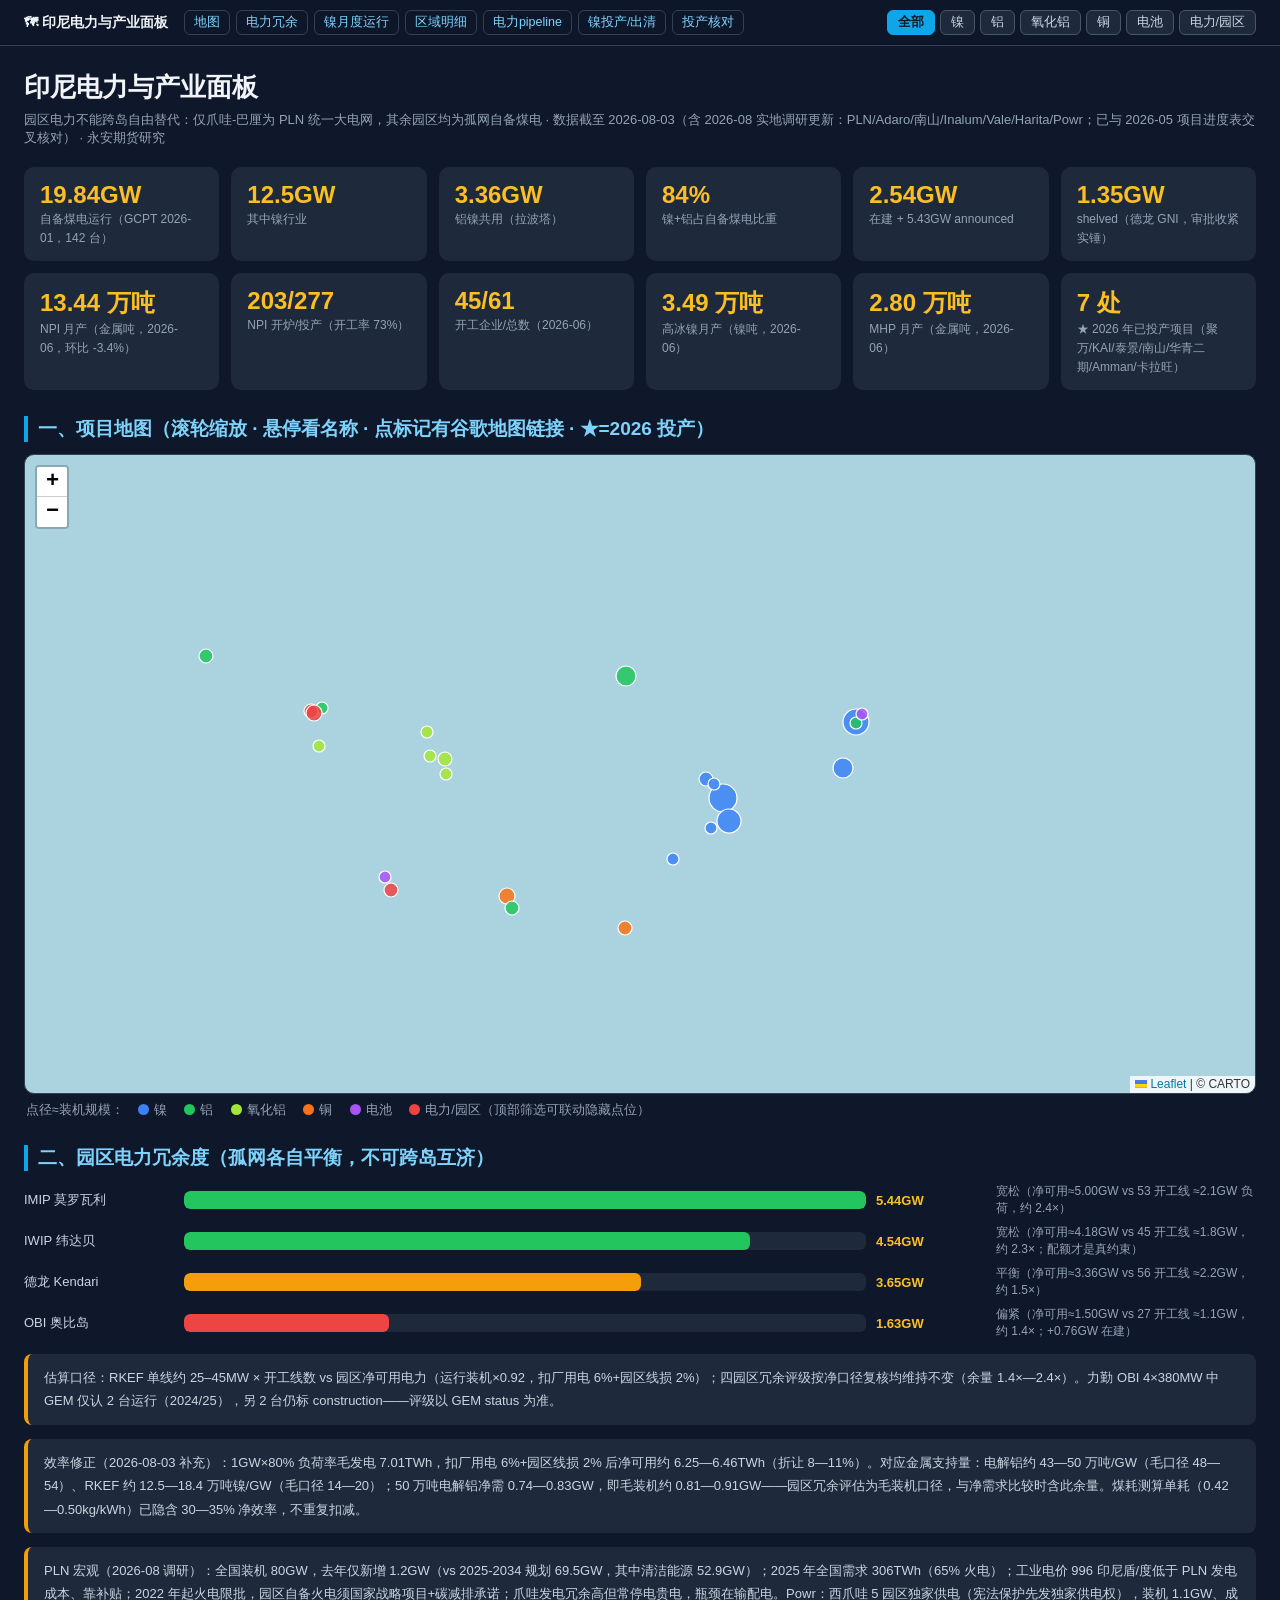
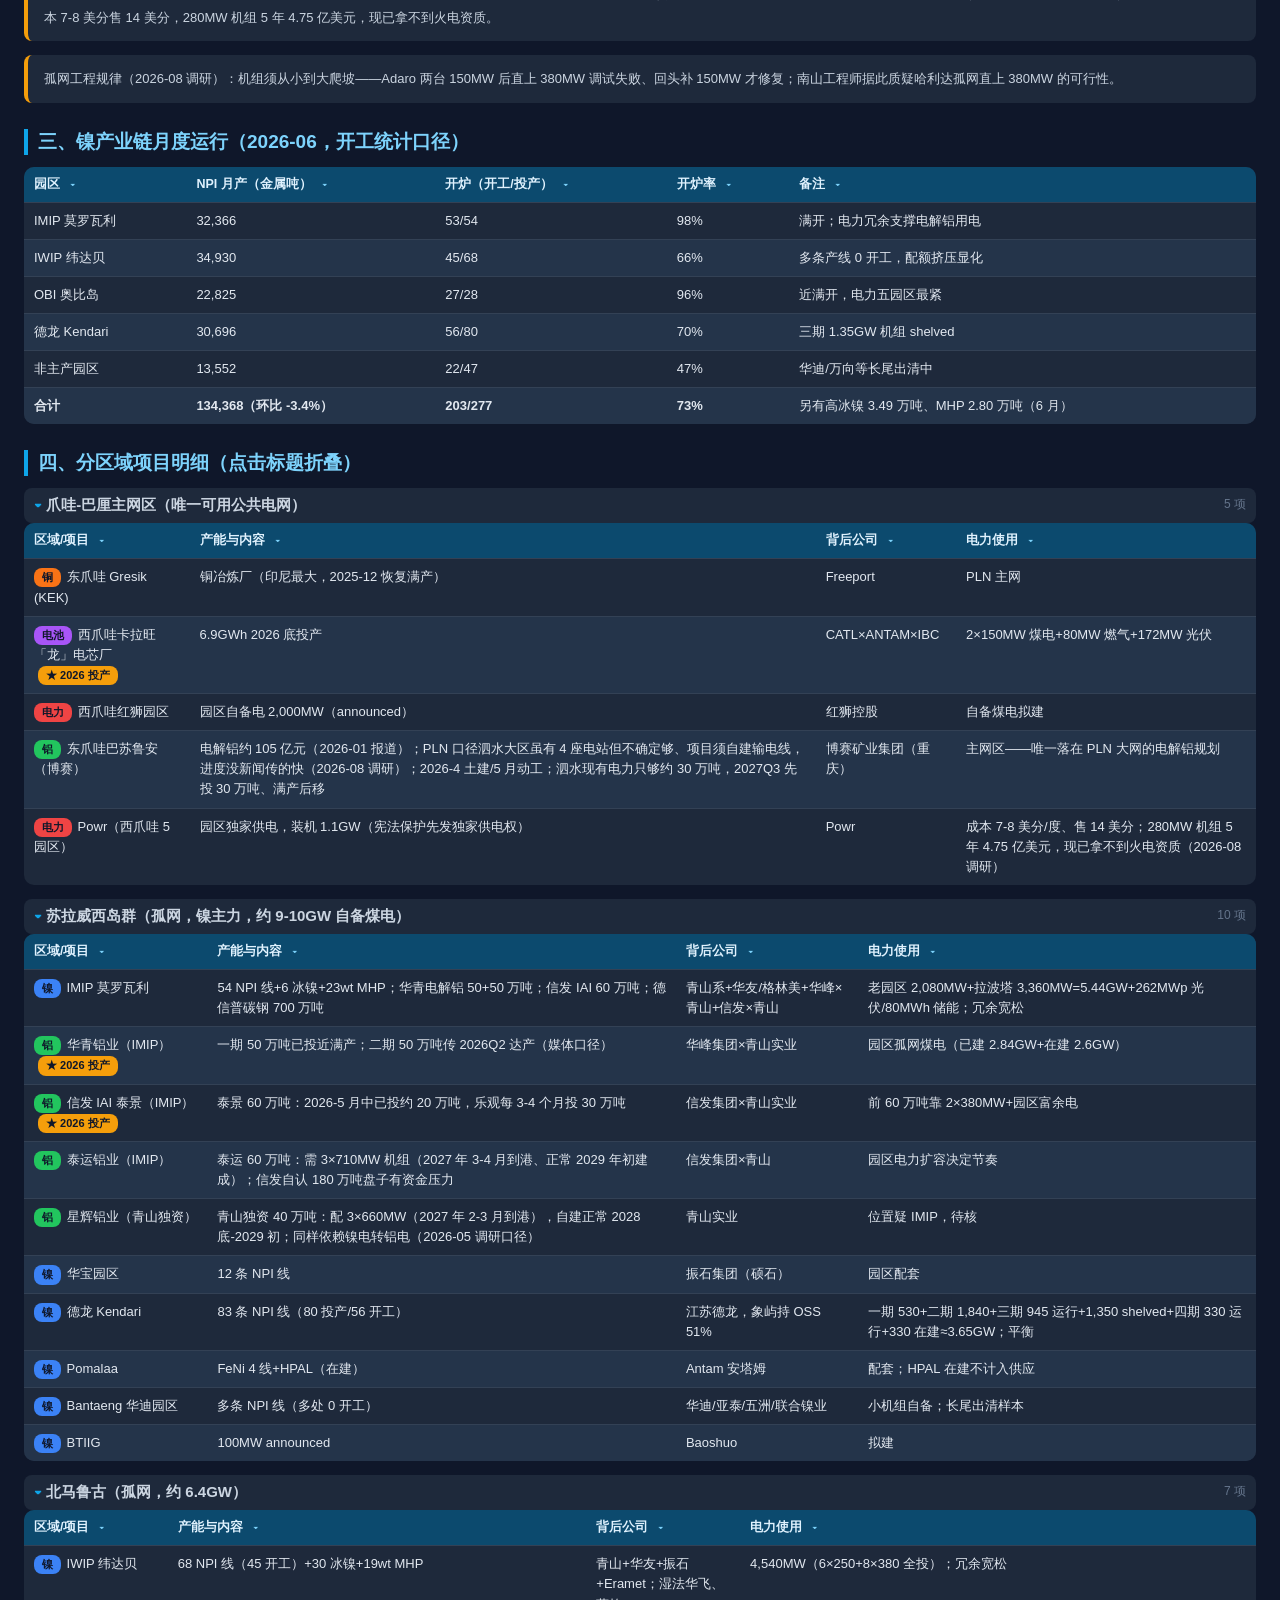
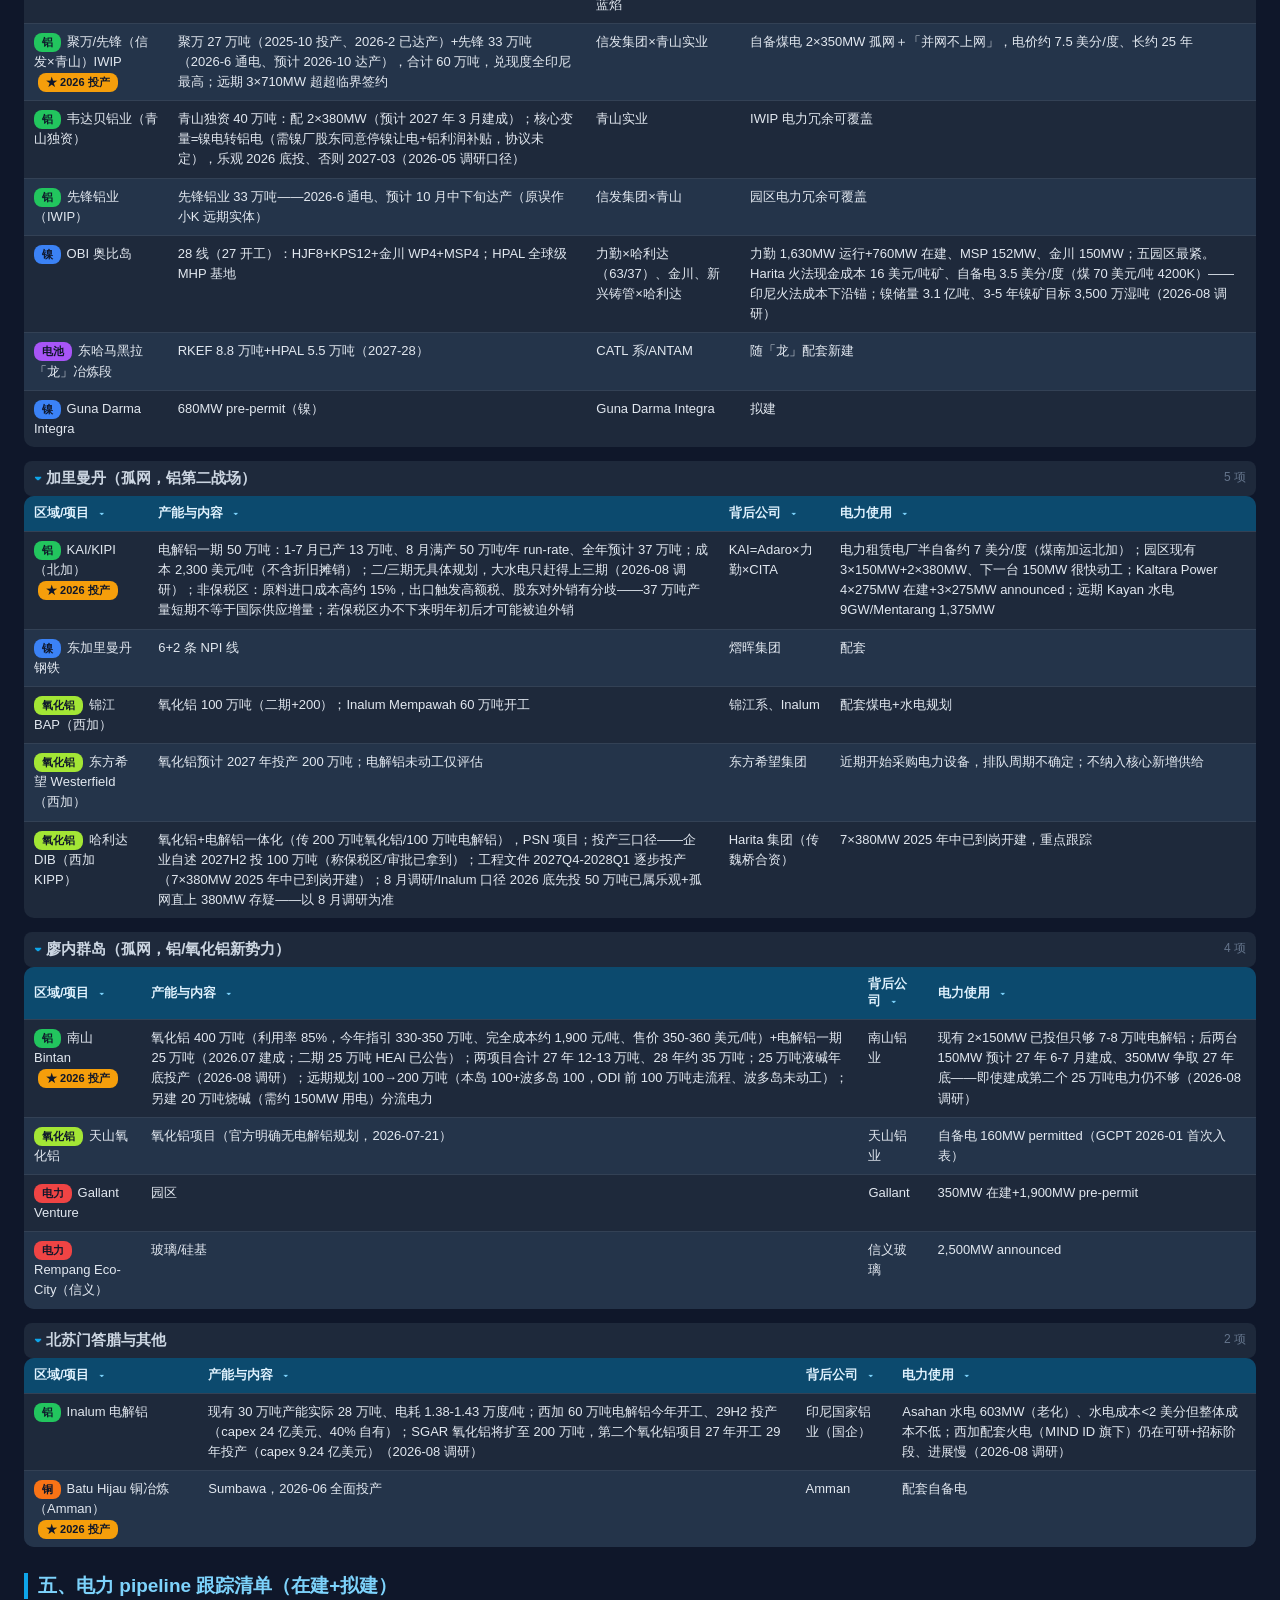
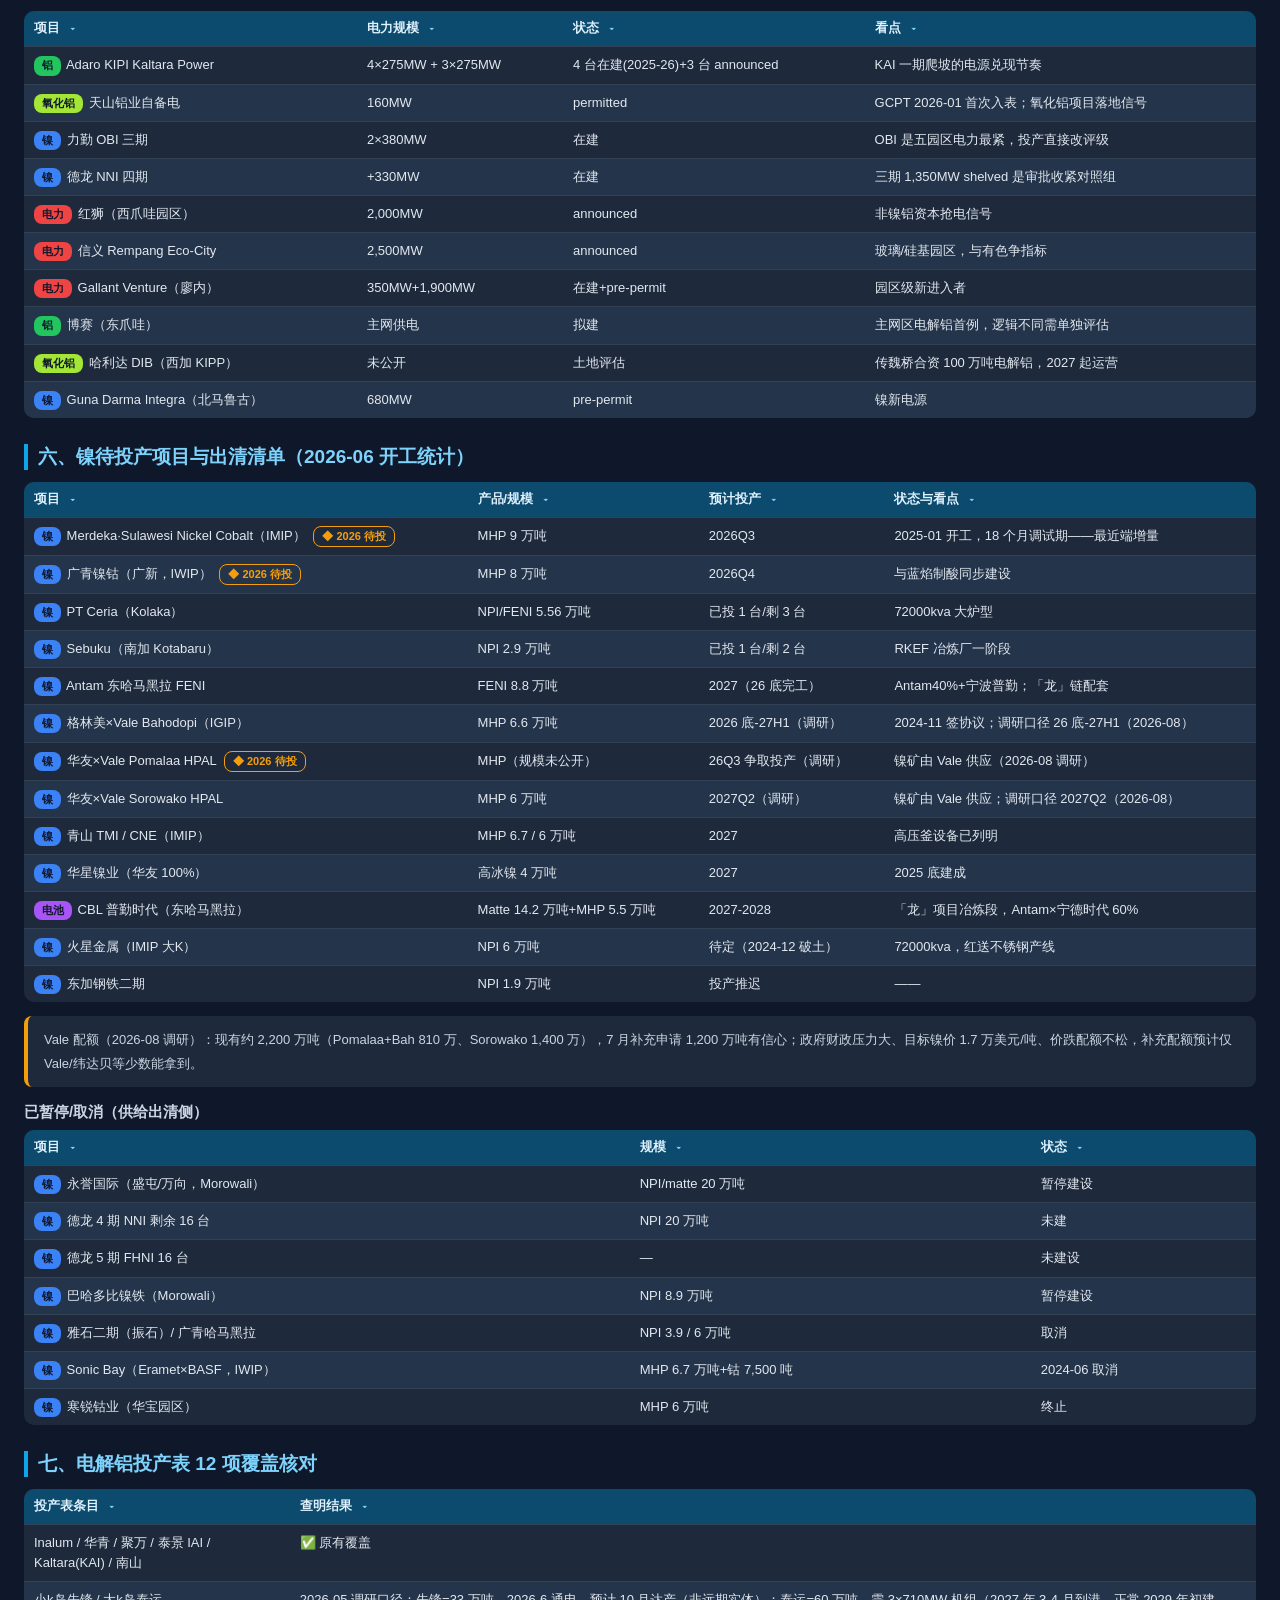
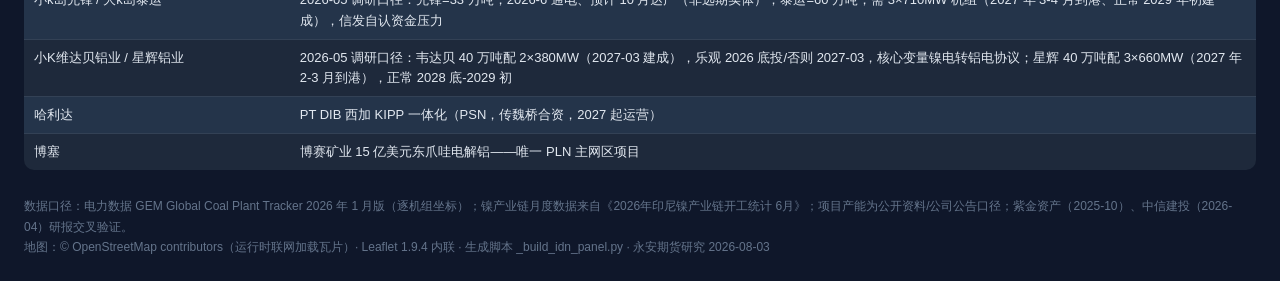
==== commit 99ee2f33: "印尼电力面板：删除聚万电价调研口径注记" ====
--- a/indonesia-power.html
+++ b/indonesia-power.html
@@ -774,7 +774,7 @@
 <table><thead><tr><th>园区</th><th>NPI 月产（金属吨）</th><th>开炉（开工/投产）</th><th>开炉率</th><th>备注</th></tr></thead><tbody><tr data-cat="镍"><td>IMIP 莫罗瓦利</td><td>32,366</td><td>53/54</td><td>98%</td><td>满开；电力冗余支撑电解铝用电</td></tr><tr data-cat="镍"><td>IWIP 纬达贝</td><td>34,930</td><td>45/68</td><td>66%</td><td>多条产线 0 开工，配额挤压显化</td></tr><tr data-cat="镍"><td>OBI 奥比岛</td><td>22,825</td><td>27/28</td><td>96%</td><td>近满开，电力五园区最紧</td></tr><tr data-cat="镍"><td>德龙 Kendari</td><td>30,696</td><td>56/80</td><td>70%</td><td>三期 1.35GW 机组 shelved</td></tr><tr data-cat="镍"><td>非主产园区</td><td>13,552</td><td>22/47</td><td>47%</td><td>华迪/万向等长尾出清中</td></tr><tr data-cat="镍"><td><b>合计</b></td><td><b>134,368（环比 -3.4%）</b></td><td><b>203/277</b></td><td><b>73%</b></td><td>另有高冰镍 3.49 万吨、MHP 2.80 万吨（6 月）</td></tr></tbody></table>
 
 <h2>四、分区域项目明细（点击标题折叠）</h2>
-<details id="sec0" open><summary>爪哇-巴厘主网区（唯一可用公共电网）<span class="cnt">5 项</span></summary><table><thead><tr><th>区域/项目</th><th>产能与内容</th><th>背后公司</th><th>电力使用</th></tr></thead><tbody><tr data-cat="铜"><td><span class="chip" style="background:#f97316">铜</span> 东爪哇 Gresik (KEK) </td><td>铜冶炼厂（印尼最大，2025-12 恢复满产）</td><td>Freeport</td><td>PLN 主网</td></tr><tr data-cat="电池"><td><span class="chip" style="background:#a855f7">电池</span> 西爪哇卡拉旺「龙」电芯厂 <span class="badge26">★ 2026 投产</span></td><td>6.9GWh 2026 底投产</td><td>CATL×ANTAM×IBC</td><td>2×150MW 煤电+80MW 燃气+172MW 光伏</td></tr><tr data-cat="电力"><td><span class="chip" style="background:#ef4444">电力</span> 西爪哇红狮园区 </td><td>园区自备电 2,000MW（announced）</td><td>红狮控股</td><td>自备煤电拟建</td></tr><tr data-cat="铝"><td><span class="chip" style="background:#22c55e">铝</span> 东爪哇巴苏鲁安（博赛） </td><td>电解铝约 105 亿元（2026-01 报道）；PLN 口径泗水大区虽有 4 座电站但不确定够、项目须自建输电线，进度没新闻传的快（2026-08 调研）；2026-4 土建/5 月动工；泗水现有电力只够约 30 万吨，2027Q3 先投 30 万吨、满产后移</td><td>博赛矿业集团（重庆）</td><td>主网区——唯一落在 PLN 大网的电解铝规划</td></tr><tr data-cat="电力"><td><span class="chip" style="background:#ef4444">电力</span> Powr（西爪哇 5 园区） </td><td>园区独家供电，装机 1.1GW（宪法保护先发独家供电权）</td><td>Powr</td><td>成本 7-8 美分/度、售 14 美分；280MW 机组 5 年 4.75 亿美元，现已拿不到火电资质（2026-08 调研）</td></tr></tbody></table></details><details id="sec1" open><summary>苏拉威西岛群（孤网，镍主力，约 9-10GW 自备煤电）<span class="cnt">10 项</span></summary><table><thead><tr><th>区域/项目</th><th>产能与内容</th><th>背后公司</th><th>电力使用</th></tr></thead><tbody><tr data-cat="镍"><td><span class="chip" style="background:#3b82f6">镍</span> IMIP 莫罗瓦利 </td><td>54 NPI 线+6 冰镍+23wt MHP；华青电解铝 50+50 万吨；信发 IAI 60 万吨；德信普碳钢 700 万吨</td><td>青山系+华友/格林美+华峰×青山+信发×青山</td><td>老园区 2,080MW+拉波塔 3,360MW=5.44GW+262MWp 光伏/80MWh 储能；冗余宽松</td></tr><tr data-cat="铝"><td><span class="chip" style="background:#22c55e">铝</span> 华青铝业（IMIP） <span class="badge26">★ 2026 投产</span></td><td>一期 50 万吨已投近满产；二期 50 万吨传 2026Q2 达产（媒体口径）</td><td>华峰集团×青山实业</td><td>园区孤网煤电（已建 2.84GW+在建 2.6GW）</td></tr><tr data-cat="铝"><td><span class="chip" style="background:#22c55e">铝</span> 信发 IAI 泰景（IMIP） <span class="badge26">★ 2026 投产</span></td><td>泰景 60 万吨：2026-5 月中已投约 20 万吨，乐观每 3-4 个月投 30 万吨</td><td>信发集团×青山实业</td><td>前 60 万吨靠 2×380MW+园区富余电</td></tr><tr data-cat="铝"><td><span class="chip" style="background:#22c55e">铝</span> 泰运铝业（IMIP） </td><td>泰运 60 万吨：需 3×710MW 机组（2027 年 3-4 月到港、正常 2029 年初建成）；信发自认 180 万吨盘子有资金压力</td><td>信发集团×青山</td><td>园区电力扩容决定节奏</td></tr><tr data-cat="铝"><td><span class="chip" style="background:#22c55e">铝</span> 星辉铝业（青山独资） </td><td>青山独资 40 万吨：配 3×660MW（2027 年 2-3 月到港），自建正常 2028 底-2029 初；同样依赖镍电转铝电（2026-05 调研口径）</td><td>青山实业</td><td>位置疑 IMIP，待核</td></tr><tr data-cat="镍"><td><span class="chip" style="background:#3b82f6">镍</span> 华宝园区 </td><td>12 条 NPI 线</td><td>振石集团（硕石）</td><td>园区配套</td></tr><tr data-cat="镍"><td><span class="chip" style="background:#3b82f6">镍</span> 德龙 Kendari </td><td>83 条 NPI 线（80 投产/56 开工）</td><td>江苏德龙，象屿持 OSS 51%</td><td>一期 530+二期 1,840+三期 945 运行+1,350 shelved+四期 330 运行+330 在建≈3.65GW；平衡</td></tr><tr data-cat="镍"><td><span class="chip" style="background:#3b82f6">镍</span> Pomalaa </td><td>FeNi 4 线+HPAL（在建）</td><td>Antam 安塔姆</td><td>配套；HPAL 在建不计入供应</td></tr><tr data-cat="镍"><td><span class="chip" style="background:#3b82f6">镍</span> Bantaeng 华迪园区 </td><td>多条 NPI 线（多处 0 开工）</td><td>华迪/亚泰/五洲/联合镍业</td><td>小机组自备；长尾出清样本</td></tr><tr data-cat="镍"><td><span class="chip" style="background:#3b82f6">镍</span> BTIIG </td><td>100MW announced</td><td>Baoshuo</td><td>拟建</td></tr></tbody></table></details><details id="sec2" open><summary>北马鲁古（孤网，约 6.4GW）<span class="cnt">7 项</span></summary><table><thead><tr><th>区域/项目</th><th>产能与内容</th><th>背后公司</th><th>电力使用</th></tr></thead><tbody><tr data-cat="镍"><td><span class="chip" style="background:#3b82f6">镍</span> IWIP 纬达贝 </td><td>68 NPI 线（45 开工）+30 冰镍+19wt MHP</td><td>青山+华友+振石+Eramet；湿法华飞、蓝焰</td><td>4,540MW（6×250+8×380 全投）；冗余宽松</td></tr><tr data-cat="铝"><td><span class="chip" style="background:#22c55e">铝</span> 聚万/先锋（信发×青山）IWIP <span class="badge26">★ 2026 投产</span></td><td>聚万 27 万吨（2025-10 投产、2026-2 已达产）+先锋 33 万吨（2026-6 通电、预计 2026-10 达产），合计 60 万吨，兑现度全印尼最高；远期 3×710MW 超超临界签约</td><td>信发集团×青山实业</td><td>自备煤电 2×350MW 孤网＋「并网不上网」，电价约 7.5 美分/度、长约 25 年（2026-08 调研口径）</td></tr><tr data-cat="铝"><td><span class="chip" style="background:#22c55e">铝</span> 韦达贝铝业（青山独资） </td><td>青山独资 40 万吨：配 2×380MW（预计 2027 年 3 月建成）；核心变量=镍电转铝电（需镍厂股东同意停镍让电+铝利润补贴，协议未定），乐观 2026 底投、否则 2027-03（2026-05 调研口径）</td><td>青山实业</td><td>IWIP 电力冗余可覆盖</td></tr><tr data-cat="铝"><td><span class="chip" style="background:#22c55e">铝</span> 先锋铝业（IWIP） </td><td>先锋铝业 33 万吨——2026-6 通电、预计 10 月中下旬达产（原误作小K 远期实体）</td><td>信发集团×青山</td><td>园区电力冗余可覆盖</td></tr><tr data-cat="镍"><td><span class="chip" style="background:#3b82f6">镍</span> OBI 奥比岛 </td><td>28 线（27 开工）：HJF8+KPS12+金川 WP4+MSP4；HPAL 全球级 MHP 基地</td><td>力勤×哈利达（63/37）、金川、新兴铸管×哈利达</td><td>力勤 1,630MW 运行+760MW 在建、MSP 152MW、金川 150MW；五园区最紧。Harita 火法现金成本 16 美元/吨矿、自备电 3.5 美分/度（煤 70 美元/吨 4200K）——印尼火法成本下沿锚；镍储量 3.1 亿吨、3-5 年镍矿目标 3,500 万湿吨（2026-08 调研）</td></tr><tr data-cat="电池"><td><span class="chip" style="background:#a855f7">电池</span> 东哈马黑拉「龙」冶炼段 </td><td>RKEF 8.8 万吨+HPAL 5.5 万吨（2027-28）</td><td>CATL 系/ANTAM</td><td>随「龙」配套新建</td></tr><tr data-cat="镍"><td><span class="chip" style="background:#3b82f6">镍</span> Guna Darma Integra </td><td>680MW pre-permit（镍）</td><td>Guna Darma Integra</td><td>拟建</td></tr></tbody></table></details><details id="sec3" open><summary>加里曼丹（孤网，铝第二战场）<span class="cnt">5 项</span></summary><table><thead><tr><th>区域/项目</th><th>产能与内容</th><th>背后公司</th><th>电力使用</th></tr></thead><tbody><tr data-cat="铝"><td><span class="chip" style="background:#22c55e">铝</span> KAI/KIPI（北加） <span class="badge26">★ 2026 投产</span></td><td>电解铝一期 50 万吨：1-7 月已产 13 万吨、8 月满产 50 万吨/年 run-rate、全年预计 37 万吨；成本 2,300 美元/吨（不含折旧摊销）；二/三期无具体规划，大水电只赶得上三期（2026-08 调研）；非保税区：原料进口成本高约 15%，出口触发高额税、股东对外销有分歧——37 万吨产量短期不等于国际供应增量；若保税区办不下来明年初后才可能被迫外销</td><td>KAI=Adaro×力勤×CITA</td><td>电力租赁电厂半自备约 7 美分/度（煤南加运北加）；园区现有 3×150MW+2×380MW、下一台 150MW 很快动工；Kaltara Power 4×275MW 在建+3×275MW announced；远期 Kayan 水电 9GW/Mentarang 1,375MW</td></tr><tr data-cat="镍"><td><span class="chip" style="background:#3b82f6">镍</span> 东加里曼丹钢铁 </td><td>6+2 条 NPI 线</td><td>熠晖集团</td><td>配套</td></tr><tr data-cat="氧化铝"><td><span class="chip" style="background:#a3e635">氧化铝</span> 锦江 BAP（西加） </td><td>氧化铝 100 万吨（二期+200）；Inalum Mempawah 60 万吨开工</td><td>锦江系、Inalum</td><td>配套煤电+水电规划</td></tr><tr data-cat="氧化铝"><td><span class="chip" style="background:#a3e635">氧化铝</span> 东方希望 Westerfield（西加） </td><td>氧化铝预计 2027 年投产 200 万吨；电解铝未动工仅评估</td><td>东方希望集团</td><td>近期开始采购电力设备，排队周期不确定；不纳入核心新增供给</td></tr><tr data-cat="氧化铝"><td><span class="chip" style="background:#a3e635">氧化铝</span> 哈利达 DIB（西加 KIPP） </td><td>氧化铝+电解铝一体化（传 200 万吨氧化铝/100 万吨电解铝），PSN 项目；投产三口径——企业自述 2027H2 投 100 万吨（称保税区/审批已拿到）；工程文件 2027Q4-2028Q1 逐步投产（7×380MW 2025 年中已到岗开建）；8 月调研/Inalum 口径 2026 底先投 50 万吨已属乐观+孤网直上 380MW 存疑——以 8 月调研为准</td><td>Harita 集团（传魏桥合资）</td><td>7×380MW 2025 年中已到岗开建，重点跟踪</td></tr></tbody></table></details><details id="sec4" open><summary>廖内群岛（孤网，铝/氧化铝新势力）<span class="cnt">4 项</span></summary><table><thead><tr><th>区域/项目</th><th>产能与内容</th><th>背后公司</th><th>电力使用</th></tr></thead><tbody><tr data-cat="铝"><td><span class="chip" style="background:#22c55e">铝</span> 南山 Bintan <span class="badge26">★ 2026 投产</span></td><td>氧化铝 400 万吨（利用率 85%，今年指引 330-350 万吨、完全成本约 1,900 元/吨、售价 350-360 美元/吨）+电解铝一期 25 万吨（2026.07 建成；二期 25 万吨 HEAI 已公告）；两项目合计 27 年 12-13 万吨、28 年约 35 万吨；25 万吨液碱年底投产（2026-08 调研）；远期规划 100→200 万吨（本岛 100+波多岛 100，ODI 前 100 万吨走流程、波多岛未动工）；另建 20 万吨烧碱（需约 150MW 用电）分流电力</td><td>南山铝业</td><td>现有 2×150MW 已投但只够 7-8 万吨电解铝；后两台 150MW 预计 27 年 6-7 月建成、350MW 争取 27 年底——即使建成第二个 25 万吨电力仍不够（2026-08 调研）</td></tr><tr data-cat="氧化铝"><td><span class="chip" style="background:#a3e635">氧化铝</span> 天山氧化铝 </td><td>氧化铝项目（官方明确无电解铝规划，2026-07-21）</td><td>天山铝业</td><td>自备电 160MW permitted（GCPT 2026-01 首次入表）</td></tr><tr data-cat="电力"><td><span class="chip" style="background:#ef4444">电力</span> Gallant Venture </td><td>园区</td><td>Gallant</td><td>350MW 在建+1,900MW pre-permit</td></tr><tr data-cat="电力"><td><span class="chip" style="background:#ef4444">电力</span> Rempang Eco-City（信义） </td><td>玻璃/硅基</td><td>信义玻璃</td><td>2,500MW announced</td></tr></tbody></table></details><details id="sec5" open><summary>北苏门答腊与其他<span class="cnt">2 项</span></summary><table><thead><tr><th>区域/项目</th><th>产能与内容</th><th>背后公司</th><th>电力使用</th></tr></thead><tbody><tr data-cat="铝"><td><span class="chip" style="background:#22c55e">铝</span> Inalum 电解铝 </td><td>现有 30 万吨产能实际 28 万吨、电耗 1.38-1.43 万度/吨；西加 60 万吨电解铝今年开工、29H2 投产（capex 24 亿美元、40% 自有）；SGAR 氧化铝将扩至 200 万吨，第二个氧化铝项目 27 年开工 29 年投产（capex 9.24 亿美元）（2026-08 调研）</td><td>印尼国家铝业（国企）</td><td>Asahan 水电 603MW（老化）、水电成本<2 美分但整体成本不低；西加配套火电（MIND ID 旗下）仍在可研+招标阶段、进展慢（2026-08 调研）</td></tr><tr data-cat="铜"><td><span class="chip" style="background:#f97316">铜</span> Batu Hijau 铜冶炼（Amman） <span class="badge26">★ 2026 投产</span></td><td>Sumbawa，2026-06 全面投产</td><td>Amman</td><td>配套自备电</td></tr></tbody></table></details>
+<details id="sec0" open><summary>爪哇-巴厘主网区（唯一可用公共电网）<span class="cnt">5 项</span></summary><table><thead><tr><th>区域/项目</th><th>产能与内容</th><th>背后公司</th><th>电力使用</th></tr></thead><tbody><tr data-cat="铜"><td><span class="chip" style="background:#f97316">铜</span> 东爪哇 Gresik (KEK) </td><td>铜冶炼厂（印尼最大，2025-12 恢复满产）</td><td>Freeport</td><td>PLN 主网</td></tr><tr data-cat="电池"><td><span class="chip" style="background:#a855f7">电池</span> 西爪哇卡拉旺「龙」电芯厂 <span class="badge26">★ 2026 投产</span></td><td>6.9GWh 2026 底投产</td><td>CATL×ANTAM×IBC</td><td>2×150MW 煤电+80MW 燃气+172MW 光伏</td></tr><tr data-cat="电力"><td><span class="chip" style="background:#ef4444">电力</span> 西爪哇红狮园区 </td><td>园区自备电 2,000MW（announced）</td><td>红狮控股</td><td>自备煤电拟建</td></tr><tr data-cat="铝"><td><span class="chip" style="background:#22c55e">铝</span> 东爪哇巴苏鲁安（博赛） </td><td>电解铝约 105 亿元（2026-01 报道）；PLN 口径泗水大区虽有 4 座电站但不确定够、项目须自建输电线，进度没新闻传的快（2026-08 调研）；2026-4 土建/5 月动工；泗水现有电力只够约 30 万吨，2027Q3 先投 30 万吨、满产后移</td><td>博赛矿业集团（重庆）</td><td>主网区——唯一落在 PLN 大网的电解铝规划</td></tr><tr data-cat="电力"><td><span class="chip" style="background:#ef4444">电力</span> Powr（西爪哇 5 园区） </td><td>园区独家供电，装机 1.1GW（宪法保护先发独家供电权）</td><td>Powr</td><td>成本 7-8 美分/度、售 14 美分；280MW 机组 5 年 4.75 亿美元，现已拿不到火电资质（2026-08 调研）</td></tr></tbody></table></details><details id="sec1" open><summary>苏拉威西岛群（孤网，镍主力，约 9-10GW 自备煤电）<span class="cnt">10 项</span></summary><table><thead><tr><th>区域/项目</th><th>产能与内容</th><th>背后公司</th><th>电力使用</th></tr></thead><tbody><tr data-cat="镍"><td><span class="chip" style="background:#3b82f6">镍</span> IMIP 莫罗瓦利 </td><td>54 NPI 线+6 冰镍+23wt MHP；华青电解铝 50+50 万吨；信发 IAI 60 万吨；德信普碳钢 700 万吨</td><td>青山系+华友/格林美+华峰×青山+信发×青山</td><td>老园区 2,080MW+拉波塔 3,360MW=5.44GW+262MWp 光伏/80MWh 储能；冗余宽松</td></tr><tr data-cat="铝"><td><span class="chip" style="background:#22c55e">铝</span> 华青铝业（IMIP） <span class="badge26">★ 2026 投产</span></td><td>一期 50 万吨已投近满产；二期 50 万吨传 2026Q2 达产（媒体口径）</td><td>华峰集团×青山实业</td><td>园区孤网煤电（已建 2.84GW+在建 2.6GW）</td></tr><tr data-cat="铝"><td><span class="chip" style="background:#22c55e">铝</span> 信发 IAI 泰景（IMIP） <span class="badge26">★ 2026 投产</span></td><td>泰景 60 万吨：2026-5 月中已投约 20 万吨，乐观每 3-4 个月投 30 万吨</td><td>信发集团×青山实业</td><td>前 60 万吨靠 2×380MW+园区富余电</td></tr><tr data-cat="铝"><td><span class="chip" style="background:#22c55e">铝</span> 泰运铝业（IMIP） </td><td>泰运 60 万吨：需 3×710MW 机组（2027 年 3-4 月到港、正常 2029 年初建成）；信发自认 180 万吨盘子有资金压力</td><td>信发集团×青山</td><td>园区电力扩容决定节奏</td></tr><tr data-cat="铝"><td><span class="chip" style="background:#22c55e">铝</span> 星辉铝业（青山独资） </td><td>青山独资 40 万吨：配 3×660MW（2027 年 2-3 月到港），自建正常 2028 底-2029 初；同样依赖镍电转铝电（2026-05 调研口径）</td><td>青山实业</td><td>位置疑 IMIP，待核</td></tr><tr data-cat="镍"><td><span class="chip" style="background:#3b82f6">镍</span> 华宝园区 </td><td>12 条 NPI 线</td><td>振石集团（硕石）</td><td>园区配套</td></tr><tr data-cat="镍"><td><span class="chip" style="background:#3b82f6">镍</span> 德龙 Kendari </td><td>83 条 NPI 线（80 投产/56 开工）</td><td>江苏德龙，象屿持 OSS 51%</td><td>一期 530+二期 1,840+三期 945 运行+1,350 shelved+四期 330 运行+330 在建≈3.65GW；平衡</td></tr><tr data-cat="镍"><td><span class="chip" style="background:#3b82f6">镍</span> Pomalaa </td><td>FeNi 4 线+HPAL（在建）</td><td>Antam 安塔姆</td><td>配套；HPAL 在建不计入供应</td></tr><tr data-cat="镍"><td><span class="chip" style="background:#3b82f6">镍</span> Bantaeng 华迪园区 </td><td>多条 NPI 线（多处 0 开工）</td><td>华迪/亚泰/五洲/联合镍业</td><td>小机组自备；长尾出清样本</td></tr><tr data-cat="镍"><td><span class="chip" style="background:#3b82f6">镍</span> BTIIG </td><td>100MW announced</td><td>Baoshuo</td><td>拟建</td></tr></tbody></table></details><details id="sec2" open><summary>北马鲁古（孤网，约 6.4GW）<span class="cnt">7 项</span></summary><table><thead><tr><th>区域/项目</th><th>产能与内容</th><th>背后公司</th><th>电力使用</th></tr></thead><tbody><tr data-cat="镍"><td><span class="chip" style="background:#3b82f6">镍</span> IWIP 纬达贝 </td><td>68 NPI 线（45 开工）+30 冰镍+19wt MHP</td><td>青山+华友+振石+Eramet；湿法华飞、蓝焰</td><td>4,540MW（6×250+8×380 全投）；冗余宽松</td></tr><tr data-cat="铝"><td><span class="chip" style="background:#22c55e">铝</span> 聚万/先锋（信发×青山）IWIP <span class="badge26">★ 2026 投产</span></td><td>聚万 27 万吨（2025-10 投产、2026-2 已达产）+先锋 33 万吨（2026-6 通电、预计 2026-10 达产），合计 60 万吨，兑现度全印尼最高；远期 3×710MW 超超临界签约</td><td>信发集团×青山实业</td><td>自备煤电 2×350MW 孤网＋「并网不上网」，电价约 7.5 美分/度、长约 25 年</td></tr><tr data-cat="铝"><td><span class="chip" style="background:#22c55e">铝</span> 韦达贝铝业（青山独资） </td><td>青山独资 40 万吨：配 2×380MW（预计 2027 年 3 月建成）；核心变量=镍电转铝电（需镍厂股东同意停镍让电+铝利润补贴，协议未定），乐观 2026 底投、否则 2027-03（2026-05 调研口径）</td><td>青山实业</td><td>IWIP 电力冗余可覆盖</td></tr><tr data-cat="铝"><td><span class="chip" style="background:#22c55e">铝</span> 先锋铝业（IWIP） </td><td>先锋铝业 33 万吨——2026-6 通电、预计 10 月中下旬达产（原误作小K 远期实体）</td><td>信发集团×青山</td><td>园区电力冗余可覆盖</td></tr><tr data-cat="镍"><td><span class="chip" style="background:#3b82f6">镍</span> OBI 奥比岛 </td><td>28 线（27 开工）：HJF8+KPS12+金川 WP4+MSP4；HPAL 全球级 MHP 基地</td><td>力勤×哈利达（63/37）、金川、新兴铸管×哈利达</td><td>力勤 1,630MW 运行+760MW 在建、MSP 152MW、金川 150MW；五园区最紧。Harita 火法现金成本 16 美元/吨矿、自备电 3.5 美分/度（煤 70 美元/吨 4200K）——印尼火法成本下沿锚；镍储量 3.1 亿吨、3-5 年镍矿目标 3,500 万湿吨（2026-08 调研）</td></tr><tr data-cat="电池"><td><span class="chip" style="background:#a855f7">电池</span> 东哈马黑拉「龙」冶炼段 </td><td>RKEF 8.8 万吨+HPAL 5.5 万吨（2027-28）</td><td>CATL 系/ANTAM</td><td>随「龙」配套新建</td></tr><tr data-cat="镍"><td><span class="chip" style="background:#3b82f6">镍</span> Guna Darma Integra </td><td>680MW pre-permit（镍）</td><td>Guna Darma Integra</td><td>拟建</td></tr></tbody></table></details><details id="sec3" open><summary>加里曼丹（孤网，铝第二战场）<span class="cnt">5 项</span></summary><table><thead><tr><th>区域/项目</th><th>产能与内容</th><th>背后公司</th><th>电力使用</th></tr></thead><tbody><tr data-cat="铝"><td><span class="chip" style="background:#22c55e">铝</span> KAI/KIPI（北加） <span class="badge26">★ 2026 投产</span></td><td>电解铝一期 50 万吨：1-7 月已产 13 万吨、8 月满产 50 万吨/年 run-rate、全年预计 37 万吨；成本 2,300 美元/吨（不含折旧摊销）；二/三期无具体规划，大水电只赶得上三期（2026-08 调研）；非保税区：原料进口成本高约 15%，出口触发高额税、股东对外销有分歧——37 万吨产量短期不等于国际供应增量；若保税区办不下来明年初后才可能被迫外销</td><td>KAI=Adaro×力勤×CITA</td><td>电力租赁电厂半自备约 7 美分/度（煤南加运北加）；园区现有 3×150MW+2×380MW、下一台 150MW 很快动工；Kaltara Power 4×275MW 在建+3×275MW announced；远期 Kayan 水电 9GW/Mentarang 1,375MW</td></tr><tr data-cat="镍"><td><span class="chip" style="background:#3b82f6">镍</span> 东加里曼丹钢铁 </td><td>6+2 条 NPI 线</td><td>熠晖集团</td><td>配套</td></tr><tr data-cat="氧化铝"><td><span class="chip" style="background:#a3e635">氧化铝</span> 锦江 BAP（西加） </td><td>氧化铝 100 万吨（二期+200）；Inalum Mempawah 60 万吨开工</td><td>锦江系、Inalum</td><td>配套煤电+水电规划</td></tr><tr data-cat="氧化铝"><td><span class="chip" style="background:#a3e635">氧化铝</span> 东方希望 Westerfield（西加） </td><td>氧化铝预计 2027 年投产 200 万吨；电解铝未动工仅评估</td><td>东方希望集团</td><td>近期开始采购电力设备，排队周期不确定；不纳入核心新增供给</td></tr><tr data-cat="氧化铝"><td><span class="chip" style="background:#a3e635">氧化铝</span> 哈利达 DIB（西加 KIPP） </td><td>氧化铝+电解铝一体化（传 200 万吨氧化铝/100 万吨电解铝），PSN 项目；投产三口径——企业自述 2027H2 投 100 万吨（称保税区/审批已拿到）；工程文件 2027Q4-2028Q1 逐步投产（7×380MW 2025 年中已到岗开建）；8 月调研/Inalum 口径 2026 底先投 50 万吨已属乐观+孤网直上 380MW 存疑——以 8 月调研为准</td><td>Harita 集团（传魏桥合资）</td><td>7×380MW 2025 年中已到岗开建，重点跟踪</td></tr></tbody></table></details><details id="sec4" open><summary>廖内群岛（孤网，铝/氧化铝新势力）<span class="cnt">4 项</span></summary><table><thead><tr><th>区域/项目</th><th>产能与内容</th><th>背后公司</th><th>电力使用</th></tr></thead><tbody><tr data-cat="铝"><td><span class="chip" style="background:#22c55e">铝</span> 南山 Bintan <span class="badge26">★ 2026 投产</span></td><td>氧化铝 400 万吨（利用率 85%，今年指引 330-350 万吨、完全成本约 1,900 元/吨、售价 350-360 美元/吨）+电解铝一期 25 万吨（2026.07 建成；二期 25 万吨 HEAI 已公告）；两项目合计 27 年 12-13 万吨、28 年约 35 万吨；25 万吨液碱年底投产（2026-08 调研）；远期规划 100→200 万吨（本岛 100+波多岛 100，ODI 前 100 万吨走流程、波多岛未动工）；另建 20 万吨烧碱（需约 150MW 用电）分流电力</td><td>南山铝业</td><td>现有 2×150MW 已投但只够 7-8 万吨电解铝；后两台 150MW 预计 27 年 6-7 月建成、350MW 争取 27 年底——即使建成第二个 25 万吨电力仍不够（2026-08 调研）</td></tr><tr data-cat="氧化铝"><td><span class="chip" style="background:#a3e635">氧化铝</span> 天山氧化铝 </td><td>氧化铝项目（官方明确无电解铝规划，2026-07-21）</td><td>天山铝业</td><td>自备电 160MW permitted（GCPT 2026-01 首次入表）</td></tr><tr data-cat="电力"><td><span class="chip" style="background:#ef4444">电力</span> Gallant Venture </td><td>园区</td><td>Gallant</td><td>350MW 在建+1,900MW pre-permit</td></tr><tr data-cat="电力"><td><span class="chip" style="background:#ef4444">电力</span> Rempang Eco-City（信义） </td><td>玻璃/硅基</td><td>信义玻璃</td><td>2,500MW announced</td></tr></tbody></table></details><details id="sec5" open><summary>北苏门答腊与其他<span class="cnt">2 项</span></summary><table><thead><tr><th>区域/项目</th><th>产能与内容</th><th>背后公司</th><th>电力使用</th></tr></thead><tbody><tr data-cat="铝"><td><span class="chip" style="background:#22c55e">铝</span> Inalum 电解铝 </td><td>现有 30 万吨产能实际 28 万吨、电耗 1.38-1.43 万度/吨；西加 60 万吨电解铝今年开工、29H2 投产（capex 24 亿美元、40% 自有）；SGAR 氧化铝将扩至 200 万吨，第二个氧化铝项目 27 年开工 29 年投产（capex 9.24 亿美元）（2026-08 调研）</td><td>印尼国家铝业（国企）</td><td>Asahan 水电 603MW（老化）、水电成本<2 美分但整体成本不低；西加配套火电（MIND ID 旗下）仍在可研+招标阶段、进展慢（2026-08 调研）</td></tr><tr data-cat="铜"><td><span class="chip" style="background:#f97316">铜</span> Batu Hijau 铜冶炼（Amman） <span class="badge26">★ 2026 投产</span></td><td>Sumbawa，2026-06 全面投产</td><td>Amman</td><td>配套自备电</td></tr></tbody></table></details>
 
 <h2 id="sec-pipeline">五、电力 pipeline 跟踪清单（在建+拟建）</h2>
 <table><thead><tr><th>项目</th><th>电力规模</th><th>状态</th><th>看点</th></tr></thead><tbody><tr data-cat="铝"><td><span class="chip" style="background:#22c55e">铝</span> Adaro KIPI Kaltara Power </td><td>4×275MW + 3×275MW</td><td>4 台在建(2025-26)+3 台 announced</td><td>KAI 一期爬坡的电源兑现节奏</td></tr><tr data-cat="氧化铝"><td><span class="chip" style="background:#a3e635">氧化铝</span> 天山铝业自备电 </td><td>160MW</td><td>permitted</td><td>GCPT 2026-01 首次入表；氧化铝项目落地信号</td></tr><tr data-cat="镍"><td><span class="chip" style="background:#3b82f6">镍</span> 力勤 OBI 三期 </td><td>2×380MW</td><td>在建</td><td>OBI 是五园区电力最紧，投产直接改评级</td></tr><tr data-cat="镍"><td><span class="chip" style="background:#3b82f6">镍</span> 德龙 NNI 四期 </td><td>+330MW</td><td>在建</td><td>三期 1,350MW shelved 是审批收紧对照组</td></tr><tr data-cat="电力"><td><span class="chip" style="background:#ef4444">电力</span> 红狮（西爪哇园区） </td><td>2,000MW</td><td>announced</td><td>非镍铝资本抢电信号</td></tr><tr data-cat="电力"><td><span class="chip" style="background:#ef4444">电力</span> 信义 Rempang Eco-City </td><td>2,500MW</td><td>announced</td><td>玻璃/硅基园区，与有色争指标</td></tr><tr data-cat="电力"><td><span class="chip" style="background:#ef4444">电力</span> Gallant Venture（廖内） </td><td>350MW+1,900MW</td><td>在建+pre-permit</td><td>园区级新进入者</td></tr><tr data-cat="铝"><td><span class="chip" style="background:#22c55e">铝</span> 博赛（东爪哇） </td><td>主网供电</td><td>拟建</td><td>主网区电解铝首例，逻辑不同需单独评估</td></tr><tr data-cat="氧化铝"><td><span class="chip" style="background:#a3e635">氧化铝</span> 哈利达 DIB（西加 KIPP） </td><td>未公开</td><td>土地评估</td><td>传魏桥合资 100 万吨电解铝，2027 起运营</td></tr><tr data-cat="镍"><td><span class="chip" style="background:#3b82f6">镍</span> Guna Darma Integra（北马鲁古） </td><td>680MW</td><td>pre-permit</td><td>镍新电源</td></tr></tbody></table>
@@ -795,7 +795,7 @@
 !function(t,e){"object"==typeof exports&&"undefined"!=typeof module?e(exports):"function"==typeof define&&define.amd?define(["exports"],e):e((t="undefined"!=typeof globalThis?globalThis:t||self).leaflet={})}(this,function(t){"use strict";function l(t){for(var e,i,n=1,o=arguments.length;n<o;n++)for(e in i=arguments[n])t[e]=i[e];return t}var R=Object.create||function(t){return N.prototype=t,new N};function N(){}function a(t,e){var i,n=Array.prototype.slice;return t.bind?t.bind.apply(t,n.call(arguments,1)):(i=n.call(arguments,2),function(){return t.apply(e,i.length?i.concat(n.call(arguments)):arguments)})}var D=0;function h(t){return"_leaflet_id"in t||(t._leaflet_id=++D),t._leaflet_id}function j(t,e,i){var n,o,s=function(){n=!1,o&&(r.apply(i,o),o=!1)},r=function(){n?o=arguments:(t.apply(i,arguments),setTimeout(s,e),n=!0)};return r}function H(t,e,i){var n=e[1],e=e[0],o=n-e;return t===n&&i?t:((t-e)%o+o)%o+e}function u(){return!1}function i(t,e){return!1===e?t:(e=Math.pow(10,void 0===e?6:e),Math.round(t*e)/e)}function W(t){return t.trim?t.trim():t.replace(/^\s+|\s+$/g,"")}function F(t){return W(t).split(/\s+/)}function c(t,e){for(var i in Object.prototype.hasOwnProperty.call(t,"options")||(t.options=t.options?R(t.options):{}),e)t.options[i]=e[i];return t.options}function U(t,e,i){var n,o=[];for(n in t)o.push(encodeURIComponent(i?n.toUpperCase():n)+"="+encodeURIComponent(t[n]));return(e&&-1!==e.indexOf("?")?"&":"?")+o.join("&")}var V=/\{ *([\w_ -]+) *\}/g;function q(t,i){return t.replace(V,function(t,e){e=i[e];if(void 0===e)throw new Error("No value provided for variable "+t);return e="function"==typeof e?e(i):e})}var d=Array.isArray||function(t){return"[object Array]"===Object.prototype.toString.call(t)};function G(t,e){for(var i=0;i<t.length;i++)if(t[i]===e)return i;return-1}var K="[data-uri]";function Y(t){return window["webkit"+t]||window["moz"+t]||window["ms"+t]}var X=0;function J(t){var e=+new Date,i=Math.max(0,16-(e-X));return X=e+i,window.setTimeout(t,i)}var $=window.requestAnimationFrame||Y("RequestAnimationFrame")||J,Q=window.cancelAnimationFrame||Y("CancelAnimationFrame")||Y("CancelRequestAnimationFrame")||function(t){window.clearTimeout(t)};function x(t,e,i){if(!i||$!==J)return $.call(window,a(t,e));t.call(e)}function r(t){t&&Q.call(window,t)}var tt={__proto__:null,extend:l,create:R,bind:a,get lastId(){return D},stamp:h,throttle:j,wrapNum:H,falseFn:u,formatNum:i,trim:W,splitWords:F,setOptions:c,getParamString:U,template:q,isArray:d,indexOf:G,emptyImageUrl:K,requestFn:$,cancelFn:Q,requestAnimFrame:x,cancelAnimFrame:r};function et(){}et.extend=function(t){function e(){c(this),this.initialize&&this.initialize.apply(this,arguments),this.callInitHooks()}var i,n=e.__super__=this.prototype,o=R(n);for(i in(o.constructor=e).prototype=o,this)Object.prototype.hasOwnProperty.call(this,i)&&"prototype"!==i&&"__super__"!==i&&(e[i]=this[i]);if(t.statics&&l(e,t.statics),t.includes){var s=t.includes;if("undefined"!=typeof L&&L&&L.Mixin){s=d(s)?s:[s];for(var r=0;r<s.length;r++)s[r]===L.Mixin.Events&&console.warn("Deprecated include of L.Mixin.Events: this property will be removed in future releases, please inherit from L.Evented instead.",(new Error).stack)}l.apply(null,[o].concat(t.includes))}return l(o,t),delete o.statics,delete o.includes,o.options&&(o.options=n.options?R(n.options):{},l(o.options,t.options)),o._initHooks=[],o.callInitHooks=function(){if(!this._initHooksCalled){n.callInitHooks&&n.callInitHooks.call(this),this._initHooksCalled=!0;for(var t=0,e=o._initHooks.length;t<e;t++)o._initHooks[t].call(this)}},e},et.include=function(t){var e=this.prototype.options;return l(this.prototype,t),t.options&&(this.prototype.options=e,this.mergeOptions(t.options)),this},et.mergeOptions=function(t){return l(this.prototype.options,t),this},et.addInitHook=function(t){var e=Array.prototype.slice.call(arguments,1),i="function"==typeof t?t:function(){this[t].apply(this,e)};return this.prototype._initHooks=this.prototype._initHooks||[],this.prototype._initHooks.push(i),this};var e={on:function(t,e,i){if("object"==typeof t)for(var n in t)this._on(n,t[n],e);else for(var o=0,s=(t=F(t)).length;o<s;o++)this._on(t[o],e,i);return this},off:function(t,e,i){if(arguments.length)if("object"==typeof t)for(var n in t)this._off(n,t[n],e);else{t=F(t);for(var o=1===arguments.length,s=0,r=t.length;s<r;s++)o?this._off(t[s]):this._off(t[s],e,i)}else delete this._events;return this},_on:function(t,e,i,n){"function"!=typeof e?console.warn("wrong listener type: "+typeof e):!1===this._listens(t,e,i)&&(e={fn:e,ctx:i=i===this?void 0:i},n&&(e.once=!0),this._events=this._events||{},this._events[t]=this._events[t]||[],this._events[t].push(e))},_off:function(t,e,i){var n,o,s;if(this._events&&(n=this._events[t]))if(1===arguments.length){if(this._firingCount)for(o=0,s=n.length;o<s;o++)n[o].fn=u;delete this._events[t]}else"function"!=typeof e?console.warn("wrong listener type: "+typeof e):!1!==(e=this._listens(t,e,i))&&(i=n[e],this._firingCount&&(i.fn=u,this._events[t]=n=n.slice()),n.splice(e,1))},fire:function(t,e,i){if(this.listens(t,i)){var n=l({},e,{type:t,target:this,sourceTarget:e&&e.sourceTarget||this});if(this._events){var o=this._events[t];if(o){this._firingCount=this._firingCount+1||1;for(var s=0,r=o.length;s<r;s++){var a=o[s],h=a.fn;a.once&&this.off(t,h,a.ctx),h.call(a.ctx||this,n)}this._firingCount--}}i&&this._propagateEvent(n)}return this},listens:function(t,e,i,n){"string"!=typeof t&&console.warn('"string" type argument expected');var o=e,s=("function"!=typeof e&&(n=!!e,i=o=void 0),this._events&&this._events[t]);if(s&&s.length&&!1!==this._listens(t,o,i))return!0;if(n)for(var r in this._eventParents)if(this._eventParents[r].listens(t,e,i,n))return!0;return!1},_listens:function(t,e,i){if(this._events){var n=this._events[t]||[];if(!e)return!!n.length;i===this&&(i=void 0);for(var o=0,s=n.length;o<s;o++)if(n[o].fn===e&&n[o].ctx===i)return o}return!1},once:function(t,e,i){if("object"==typeof t)for(var n in t)this._on(n,t[n],e,!0);else for(var o=0,s=(t=F(t)).length;o<s;o++)this._on(t[o],e,i,!0);return this},addEventParent:function(t){return this._eventParents=this._eventParents||{},this._eventParents[h(t)]=t,this},removeEventParent:function(t){return this._eventParents&&delete this._eventParents[h(t)],this},_propagateEvent:function(t){for(var e in this._eventParents)this._eventParents[e].fire(t.type,l({layer:t.target,propagatedFrom:t.target},t),!0)}},it=(e.addEventListener=e.on,e.removeEventListener=e.clearAllEventListeners=e.off,e.addOneTimeEventListener=e.once,e.fireEvent=e.fire,e.hasEventListeners=e.listens,et.extend(e));function p(t,e,i){this.x=i?Math.round(t):t,this.y=i?Math.round(e):e}var nt=Math.trunc||function(t){return 0<t?Math.floor(t):Math.ceil(t)};function m(t,e,i){return t instanceof p?t:d(t)?new p(t[0],t[1]):null==t?t:"object"==typeof t&&"x"in t&&"y"in t?new p(t.x,t.y):new p(t,e,i)}function f(t,e){if(t)for(var i=e?[t,e]:t,n=0,o=i.length;n<o;n++)this.extend(i[n])}function _(t,e){return!t||t instanceof f?t:new f(t,e)}function s(t,e){if(t)for(var i=e?[t,e]:t,n=0,o=i.length;n<o;n++)this.extend(i[n])}function g(t,e){return t instanceof s?t:new s(t,e)}function v(t,e,i){if(isNaN(t)||isNaN(e))throw new Error("Invalid LatLng object: ("+t+", "+e+")");this.lat=+t,this.lng=+e,void 0!==i&&(this.alt=+i)}function w(t,e,i){return t instanceof v?t:d(t)&&"object"!=typeof t[0]?3===t.length?new v(t[0],t[1],t[2]):2===t.length?new v(t[0],t[1]):null:null==t?t:"object"==typeof t&&"lat"in t?new v(t.lat,"lng"in t?t.lng:t.lon,t.alt):void 0===e?null:new v(t,e,i)}p.prototype={clone:function(){return new p(this.x,this.y)},add:function(t){return this.clone()._add(m(t))},_add:function(t){return this.x+=t.x,this.y+=t.y,this},subtract:function(t){return this.clone()._subtract(m(t))},_subtract:function(t){return this.x-=t.x,this.y-=t.y,this},divideBy:function(t){return this.clone()._divideBy(t)},_divideBy:function(t){return this.x/=t,this.y/=t,this},multiplyBy:function(t){return this.clone()._multiplyBy(t)},_multiplyBy:function(t){return this.x*=t,this.y*=t,this},scaleBy:function(t){return new p(this.x*t.x,this.y*t.y)},unscaleBy:function(t){return new p(this.x/t.x,this.y/t.y)},round:function(){return this.clone()._round()},_round:function(){return this.x=Math.round(this.x),this.y=Math.round(this.y),this},floor:function(){return this.clone()._floor()},_floor:function(){return this.x=Math.floor(this.x),this.y=Math.floor(this.y),this},ceil:function(){return this.clone()._ceil()},_ceil:function(){return this.x=Math.ceil(this.x),this.y=Math.ceil(this.y),this},trunc:function(){return this.clone()._trunc()},_trunc:function(){return this.x=nt(this.x),this.y=nt(this.y),this},distanceTo:function(t){var e=(t=m(t)).x-this.x,t=t.y-this.y;return Math.sqrt(e*e+t*t)},equals:function(t){return(t=m(t)).x===this.x&&t.y===this.y},contains:function(t){return t=m(t),Math.abs(t.x)<=Math.abs(this.x)&&Math.abs(t.y)<=Math.abs(this.y)},toString:function(){return"Point("+i(this.x)+", "+i(this.y)+")"}},f.prototype={extend:function(t){var e,i;if(t){if(t instanceof p||"number"==typeof t[0]||"x"in t)e=i=m(t);else if(e=(t=_(t)).min,i=t.max,!e||!i)return this;this.min||this.max?(this.min.x=Math.min(e.x,this.min.x),this.max.x=Math.max(i.x,this.max.x),this.min.y=Math.min(e.y,this.min.y),this.max.y=Math.max(i.y,this.max.y)):(this.min=e.clone(),this.max=i.clone())}return this},getCenter:function(t){return m((this.min.x+this.max.x)/2,(this.min.y+this.max.y)/2,t)},getBottomLeft:function(){return m(this.min.x,this.max.y)},getTopRight:function(){return m(this.max.x,this.min.y)},getTopLeft:function(){return this.min},getBottomRight:function(){return this.max},getSize:function(){return this.max.subtract(this.min)},contains:function(t){var e,i;return(t=("number"==typeof t[0]||t instanceof p?m:_)(t))instanceof f?(e=t.min,i=t.max):e=i=t,e.x>=this.min.x&&i.x<=this.max.x&&e.y>=this.min.y&&i.y<=this.max.y},intersects:function(t){t=_(t);var e=this.min,i=this.max,n=t.min,t=t.max,o=t.x>=e.x&&n.x<=i.x,t=t.y>=e.y&&n.y<=i.y;return o&&t},overlaps:function(t){t=_(t);var e=this.min,i=this.max,n=t.min,t=t.max,o=t.x>e.x&&n.x<i.x,t=t.y>e.y&&n.y<i.y;return o&&t},isValid:function(){return!(!this.min||!this.max)},pad:function(t){var e=this.min,i=this.max,n=Math.abs(e.x-i.x)*t,t=Math.abs(e.y-i.y)*t;return _(m(e.x-n,e.y-t),m(i.x+n,i.y+t))},equals:function(t){return!!t&&(t=_(t),this.min.equals(t.getTopLeft())&&this.max.equals(t.getBottomRight()))}},s.prototype={extend:function(t){var e,i,n=this._southWest,o=this._northEast;if(t instanceof v)i=e=t;else{if(!(t instanceof s))return t?this.extend(w(t)||g(t)):this;if(e=t._southWest,i=t._northEast,!e||!i)return this}return n||o?(n.lat=Math.min(e.lat,n.lat),n.lng=Math.min(e.lng,n.lng),o.lat=Math.max(i.lat,o.lat),o.lng=Math.max(i.lng,o.lng)):(this._southWest=new v(e.lat,e.lng),this._northEast=new v(i.lat,i.lng)),this},pad:function(t){var e=this._southWest,i=this._northEast,n=Math.abs(e.lat-i.lat)*t,t=Math.abs(e.lng-i.lng)*t;return new s(new v(e.lat-n,e.lng-t),new v(i.lat+n,i.lng+t))},getCenter:function(){return new v((this._southWest.lat+this._northEast.lat)/2,(this._southWest.lng+this._northEast.lng)/2)},getSouthWest:function(){return this._southWest},getNorthEast:function(){return this._northEast},getNorthWest:function(){return new v(this.getNorth(),this.getWest())},getSouthEast:function(){return new v(this.getSouth(),this.getEast())},getWest:function(){return this._southWest.lng},getSouth:function(){return this._southWest.lat},getEast:function(){return this._northEast.lng},getNorth:function(){return this._northEast.lat},contains:function(t){t=("number"==typeof t[0]||t instanceof v||"lat"in t?w:g)(t);var e,i,n=this._southWest,o=this._northEast;return t instanceof s?(e=t.getSouthWest(),i=t.getNorthEast()):e=i=t,e.lat>=n.lat&&i.lat<=o.lat&&e.lng>=n.lng&&i.lng<=o.lng},intersects:function(t){t=g(t);var e=this._southWest,i=this._northEast,n=t.getSouthWest(),t=t.getNorthEast(),o=t.lat>=e.lat&&n.lat<=i.lat,t=t.lng>=e.lng&&n.lng<=i.lng;return o&&t},overlaps:function(t){t=g(t);var e=this._southWest,i=this._northEast,n=t.getSouthWest(),t=t.getNorthEast(),o=t.lat>e.lat&&n.lat<i.lat,t=t.lng>e.lng&&n.lng<i.lng;return o&&t},toBBoxString:function(){return[this.getWest(),this.getSouth(),this.getEast(),this.getNorth()].join(",")},equals:function(t,e){return!!t&&(t=g(t),this._southWest.equals(t.getSouthWest(),e)&&this._northEast.equals(t.getNorthEast(),e))},isValid:function(){return!(!this._southWest||!this._northEast)}};var ot={latLngToPoint:function(t,e){t=this.projection.project(t),e=this.scale(e);return this.transformation._transform(t,e)},pointToLatLng:function(t,e){e=this.scale(e),t=this.transformation.untransform(t,e);return this.projection.unproject(t)},project:function(t){return this.projection.project(t)},unproject:function(t){return this.projection.unproject(t)},scale:function(t){return 256*Math.pow(2,t)},zoom:function(t){return Math.log(t/256)/Math.LN2},getProjectedBounds:function(t){var e;return this.infinite?null:(e=this.projection.bounds,t=this.scale(t),new f(this.transformation.transform(e.min,t),this.transformation.transform(e.max,t)))},infinite:!(v.prototype={equals:function(t,e){return!!t&&(t=w(t),Math.max(Math.abs(this.lat-t.lat),Math.abs(this.lng-t.lng))<=(void 0===e?1e-9:e))},toString:function(t){return"LatLng("+i(this.lat,t)+", "+i(this.lng,t)+")"},distanceTo:function(t){return st.distance(this,w(t))},wrap:function(){return st.wrapLatLng(this)},toBounds:function(t){var t=180*t/40075017,e=t/Math.cos(Math.PI/180*this.lat);return g([this.lat-t,this.lng-e],[this.lat+t,this.lng+e])},clone:function(){return new v(this.lat,this.lng,this.alt)}}),wrapLatLng:function(t){var e=this.wrapLng?H(t.lng,this.wrapLng,!0):t.lng;return new v(this.wrapLat?H(t.lat,this.wrapLat,!0):t.lat,e,t.alt)},wrapLatLngBounds:function(t){var e=t.getCenter(),i=this.wrapLatLng(e),n=e.lat-i.lat,e=e.lng-i.lng;return 0==n&&0==e?t:(i=t.getSouthWest(),t=t.getNorthEast(),new s(new v(i.lat-n,i.lng-e),new v(t.lat-n,t.lng-e)))}},st=l({},ot,{wrapLng:[-180,180],R:6371e3,distance:function(t,e){var i=Math.PI/180,n=t.lat*i,o=e.lat*i,s=Math.sin((e.lat-t.lat)*i/2),e=Math.sin((e.lng-t.lng)*i/2),t=s*s+Math.cos(n)*Math.cos(o)*e*e,i=2*Math.atan2(Math.sqrt(t),Math.sqrt(1-t));return this.R*i}}),rt=6378137,rt={R:rt,MAX_LATITUDE:85.0511287798,project:function(t){var e=Math.PI/180,i=this.MAX_LATITUDE,i=Math.max(Math.min(i,t.lat),-i),i=Math.sin(i*e);return new p(this.R*t.lng*e,this.R*Math.log((1+i)/(1-i))/2)},unproject:function(t){var e=180/Math.PI;return new v((2*Math.atan(Math.exp(t.y/this.R))-Math.PI/2)*e,t.x*e/this.R)},bounds:new f([-(rt=rt*Math.PI),-rt],[rt,rt])};function at(t,e,i,n){d(t)?(this._a=t[0],this._b=t[1],this._c=t[2],this._d=t[3]):(this._a=t,this._b=e,this._c=i,this._d=n)}function ht(t,e,i,n){return new at(t,e,i,n)}at.prototype={transform:function(t,e){return this._transform(t.clone(),e)},_transform:function(t,e){return t.x=(e=e||1)*(this._a*t.x+this._b),t.y=e*(this._c*t.y+this._d),t},untransform:function(t,e){return new p((t.x/(e=e||1)-this._b)/this._a,(t.y/e-this._d)/this._c)}};var lt=l({},st,{code:"EPSG:3857",projection:rt,transformation:ht(lt=.5/(Math.PI*rt.R),.5,-lt,.5)}),ut=l({},lt,{code:"EPSG:900913"});function ct(t){return document.createElementNS("http://www.w3.org/2000/svg",t)}function dt(t,e){for(var i,n,o,s,r="",a=0,h=t.length;a<h;a++){for(i=0,n=(o=t[a]).length;i<n;i++)r+=(i?"L":"M")+(s=o[i]).x+" "+s.y;r+=e?b.svg?"z":"x":""}return r||"M0 0"}var _t=document.documentElement.style,pt="ActiveXObject"in window,mt=pt&&!document.addEventListener,n="msLaunchUri"in navigator&&!("documentMode"in document),ft=y("webkit"),gt=y("android"),vt=y("android 2")||y("android 3"),yt=parseInt(/WebKit\/([0-9]+)|$/.exec(navigator.userAgent)[1],10),yt=gt&&y("Google")&&yt<537&&!("AudioNode"in window),xt=!!window.opera,wt=!n&&y("chrome"),bt=y("gecko")&&!ft&&!xt&&!pt,Pt=!wt&&y("safari"),Lt=y("phantom"),o="OTransition"in _t,Tt=0===navigator.platform.indexOf("Win"),Mt=pt&&"transition"in _t,zt="WebKitCSSMatrix"in window&&"m11"in new window.WebKitCSSMatrix&&!vt,_t="MozPerspective"in _t,Ct=!window.L_DISABLE_3D&&(Mt||zt||_t)&&!o&&!Lt,Zt="undefined"!=typeof orientation||y("mobile"),St=Zt&&ft,Et=Zt&&zt,kt=!window.PointerEvent&&window.MSPointerEvent,Ot=!(!window.PointerEvent&&!kt),At="ontouchstart"in window||!!window.TouchEvent,Bt=!window.L_NO_TOUCH&&(At||Ot),It=Zt&&xt,Rt=Zt&&bt,Nt=1<(window.devicePixelRatio||window.screen.deviceXDPI/window.screen.logicalXDPI),Dt=function(){var t=!1;try{var e=Object.defineProperty({},"passive",{get:function(){t=!0}});window.addEventListener("testPassiveEventSupport",u,e),window.removeEventListener("testPassiveEventSupport",u,e)}catch(t){}return t}(),jt=!!document.createElement("canvas").getContext,Ht=!(!document.createElementNS||!ct("svg").createSVGRect),Wt=!!Ht&&((Wt=document.createElement("div")).innerHTML="<svg/>","http://www.w3.org/2000/svg"===(Wt.firstChild&&Wt.firstChild.namespaceURI));function y(t){return 0<=navigator.userAgent.toLowerCase().indexOf(t)}var b={ie:pt,ielt9:mt,edge:n,webkit:ft,android:gt,android23:vt,androidStock:yt,opera:xt,chrome:wt,gecko:bt,safari:Pt,phantom:Lt,opera12:o,win:Tt,ie3d:Mt,webkit3d:zt,gecko3d:_t,any3d:Ct,mobile:Zt,mobileWebkit:St,mobileWebkit3d:Et,msPointer:kt,pointer:Ot,touch:Bt,touchNative:At,mobileOpera:It,mobileGecko:Rt,retina:Nt,passiveEvents:Dt,canvas:jt,svg:Ht,vml:!Ht&&function(){try{var t=document.createElement("div"),e=(t.innerHTML='<v:shape adj="1"/>',t.firstChild);return e.style.behavior="url(#default#VML)",e&&"object"==typeof e.adj}catch(t){return!1}}(),inlineSvg:Wt,mac:0===navigator.platform.indexOf("Mac"),linux:0===navigator.platform.indexOf("Linux")},Ft=b.msPointer?"MSPointerDown":"pointerdown",Ut=b.msPointer?"MSPointerMove":"pointermove",Vt=b.msPointer?"MSPointerUp":"pointerup",qt=b.msPointer?"MSPointerCancel":"pointercancel",Gt={touchstart:Ft,touchmove:Ut,touchend:Vt,touchcancel:qt},Kt={touchstart:function(t,e){e.MSPOINTER_TYPE_TOUCH&&e.pointerType===e.MSPOINTER_TYPE_TOUCH&&O(e);ee(t,e)},touchmove:ee,touchend:ee,touchcancel:ee},Yt={},Xt=!1;function Jt(t,e,i){return"touchstart"!==e||Xt||(document.addEventListener(Ft,$t,!0),document.addEventListener(Ut,Qt,!0),document.addEventListener(Vt,te,!0),document.addEventListener(qt,te,!0),Xt=!0),Kt[e]?(i=Kt[e].bind(this,i),t.addEventListener(Gt[e],i,!1),i):(console.warn("wrong event specified:",e),u)}function $t(t){Yt[t.pointerId]=t}function Qt(t){Yt[t.pointerId]&&(Yt[t.pointerId]=t)}function te(t){delete Yt[t.pointerId]}function ee(t,e){if(e.pointerType!==(e.MSPOINTER_TYPE_MOUSE||"mouse")){for(var i in e.touches=[],Yt)e.touches.push(Yt[i]);e.changedTouches=[e],t(e)}}var ie=200;function ne(t,i){t.addEventListener("dblclick",i);var n,o=0;function e(t){var e;1!==t.detail?n=t.detail:"mouse"===t.pointerType||t.sourceCapabilities&&!t.sourceCapabilities.firesTouchEvents||((e=Ne(t)).some(function(t){return t instanceof HTMLLabelElement&&t.attributes.for})&&!e.some(function(t){return t instanceof HTMLInputElement||t instanceof HTMLSelectElement})||((e=Date.now())-o<=ie?2===++n&&i(function(t){var e,i,n={};for(i in t)e=t[i],n[i]=e&&e.bind?e.bind(t):e;return(t=n).type="dblclick",n.detail=2,n.isTrusted=!1,n._simulated=!0,n}(t)):n=1,o=e))}return t.addEventListener("click",e),{dblclick:i,simDblclick:e}}var oe,se,re,ae,he,le,ue=we(["transform","webkitTransform","OTransform","MozTransform","msTransform"]),ce=we(["webkitTransition","transition","OTransition","MozTransition","msTransition"]),de="webkitTransition"===ce||"OTransition"===ce?ce+"End":"transitionend";function _e(t){return"string"==typeof t?document.getElementById(t):t}function pe(t,e){var i=t.style[e]||t.currentStyle&&t.currentStyle[e];return"auto"===(i=i&&"auto"!==i||!document.defaultView?i:(t=document.defaultView.getComputedStyle(t,null))?t[e]:null)?null:i}function P(t,e,i){t=document.createElement(t);return t.className=e||"",i&&i.appendChild(t),t}function T(t){var e=t.parentNode;e&&e.removeChild(t)}function me(t){for(;t.firstChild;)t.removeChild(t.firstChild)}function fe(t){var e=t.parentNode;e&&e.lastChild!==t&&e.appendChild(t)}function ge(t){var e=t.parentNode;e&&e.firstChild!==t&&e.insertBefore(t,e.firstChild)}function ve(t,e){return void 0!==t.classList?t.classList.contains(e):0<(t=xe(t)).length&&new RegExp("(^|\\s)"+e+"(\\s|$)").test(t)}function M(t,e){var i;if(void 0!==t.classList)for(var n=F(e),o=0,s=n.length;o<s;o++)t.classList.add(n[o]);else ve(t,e)||ye(t,((i=xe(t))?i+" ":"")+e)}function z(t,e){void 0!==t.classList?t.classList.remove(e):ye(t,W((" "+xe(t)+" ").replace(" "+e+" "," ")))}function ye(t,e){void 0===t.className.baseVal?t.className=e:t.className.baseVal=e}function xe(t){return void 0===(t=t.correspondingElement?t.correspondingElement:t).className.baseVal?t.className:t.className.baseVal}function C(t,e){if("opacity"in t.style)t.style.opacity=e;else if("filter"in t.style){var i=!1,n="DXImageTransform.Microsoft.Alpha";try{i=t.filters.item(n)}catch(t){if(1===e)return}e=Math.round(100*e),i?(i.Enabled=100!==e,i.Opacity=e):t.style.filter+=" progid:"+n+"(opacity="+e+")"}}function we(t){for(var e=document.documentElement.style,i=0;i<t.length;i++)if(t[i]in e)return t[i];return!1}function be(t,e,i){e=e||new p(0,0);t.style[ue]=(b.ie3d?"translate("+e.x+"px,"+e.y+"px)":"translate3d("+e.x+"px,"+e.y+"px,0)")+(i?" scale("+i+")":"")}function Z(t,e){t._leaflet_pos=e,b.any3d?be(t,e):(t.style.left=e.x+"px",t.style.top=e.y+"px")}function Pe(t){return t._leaflet_pos||new p(0,0)}function Le(){S(window,"dragstart",O)}function Te(){k(window,"dragstart",O)}function Me(t){for(;-1===t.tabIndex;)t=t.parentNode;t.style&&(ze(),le=(he=t).style.outlineStyle,t.style.outlineStyle="none",S(window,"keydown",ze))}function ze(){he&&(he.style.outlineStyle=le,le=he=void 0,k(window,"keydown",ze))}function Ce(t){for(;!((t=t.parentNode).offsetWidth&&t.offsetHeight||t===document.body););return t}function Ze(t){var e=t.getBoundingClientRect();return{x:e.width/t.offsetWidth||1,y:e.height/t.offsetHeight||1,boundingClientRect:e}}ae="onselectstart"in document?(re=function(){S(window,"selectstart",O)},function(){k(window,"selectstart",O)}):(se=we(["userSelect","WebkitUserSelect","OUserSelect","MozUserSelect","msUserSelect"]),re=function(){var t;se&&(t=document.documentElement.style,oe=t[se],t[se]="none")},function(){se&&(document.documentElement.style[se]=oe,oe=void 0)});pt={__proto__:null,TRANSFORM:ue,TRANSITION:ce,TRANSITION_END:de,get:_e,getStyle:pe,create:P,remove:T,empty:me,toFront:fe,toBack:ge,hasClass:ve,addClass:M,removeClass:z,setClass:ye,getClass:xe,setOpacity:C,testProp:we,setTransform:be,setPosition:Z,getPosition:Pe,get disableTextSelection(){return re},get enableTextSelection(){return ae},disableImageDrag:Le,enableImageDrag:Te,preventOutline:Me,restoreOutline:ze,getSizedParentNode:Ce,getScale:Ze};function S(t,e,i,n){if(e&&"object"==typeof e)for(var o in e)ke(t,o,e[o],i);else for(var s=0,r=(e=F(e)).length;s<r;s++)ke(t,e[s],i,n);return this}var E="_leaflet_events";function k(t,e,i,n){if(1===arguments.length)Se(t),delete t[E];else if(e&&"object"==typeof e)for(var o in e)Oe(t,o,e[o],i);else if(e=F(e),2===arguments.length)Se(t,function(t){return-1!==G(e,t)});else for(var s=0,r=e.length;s<r;s++)Oe(t,e[s],i,n);return this}function Se(t,e){for(var i in t[E]){var n=i.split(/\d/)[0];e&&!e(n)||Oe(t,n,null,null,i)}}var Ee={mouseenter:"mouseover",mouseleave:"mouseout",wheel:!("onwheel"in window)&&"mousewheel"};function ke(e,t,i,n){var o,s,r=t+h(i)+(n?"_"+h(n):"");e[E]&&e[E][r]||(s=o=function(t){return i.call(n||e,t||window.event)},!b.touchNative&&b.pointer&&0===t.indexOf("touch")?o=Jt(e,t,o):b.touch&&"dblclick"===t?o=ne(e,o):"addEventListener"in e?"touchstart"===t||"touchmove"===t||"wheel"===t||"mousewheel"===t?e.addEventListener(Ee[t]||t,o,!!b.passiveEvents&&{passive:!1}):"mouseenter"===t||"mouseleave"===t?e.addEventListener(Ee[t],o=function(t){t=t||window.event,We(e,t)&&s(t)},!1):e.addEventListener(t,s,!1):e.attachEvent("on"+t,o),e[E]=e[E]||{},e[E][r]=o)}function Oe(t,e,i,n,o){o=o||e+h(i)+(n?"_"+h(n):"");var s,r,i=t[E]&&t[E][o];i&&(!b.touchNative&&b.pointer&&0===e.indexOf("touch")?(n=t,r=i,Gt[s=e]?n.removeEventListener(Gt[s],r,!1):console.warn("wrong event specified:",s)):b.touch&&"dblclick"===e?(n=i,(r=t).removeEventListener("dblclick",n.dblclick),r.removeEventListener("click",n.simDblclick)):"removeEventListener"in t?t.removeEventListener(Ee[e]||e,i,!1):t.detachEvent("on"+e,i),t[E][o]=null)}function Ae(t){return t.stopPropagation?t.stopPropagation():t.originalEvent?t.originalEvent._stopped=!0:t.cancelBubble=!0,this}function Be(t){return ke(t,"wheel",Ae),this}function Ie(t){return S(t,"mousedown touchstart dblclick contextmenu",Ae),t._leaflet_disable_click=!0,this}function O(t){return t.preventDefault?t.preventDefault():t.returnValue=!1,this}function Re(t){return O(t),Ae(t),this}function Ne(t){if(t.composedPath)return t.composedPath();for(var e=[],i=t.target;i;)e.push(i),i=i.parentNode;return e}function De(t,e){var i,n;return e?(n=(i=Ze(e)).boundingClientRect,new p((t.clientX-n.left)/i.x-e.clientLeft,(t.clientY-n.top)/i.y-e.clientTop)):new p(t.clientX,t.clientY)}var je=b.linux&&b.chrome?window.devicePixelRatio:b.mac?3*window.devicePixelRatio:0<window.devicePixelRatio?2*window.devicePixelRatio:1;function He(t){return b.edge?t.wheelDeltaY/2:t.deltaY&&0===t.deltaMode?-t.deltaY/je:t.deltaY&&1===t.deltaMode?20*-t.deltaY:t.deltaY&&2===t.deltaMode?60*-t.deltaY:t.deltaX||t.deltaZ?0:t.wheelDelta?(t.wheelDeltaY||t.wheelDelta)/2:t.detail&&Math.abs(t.detail)<32765?20*-t.detail:t.detail?t.detail/-32765*60:0}function We(t,e){var i=e.relatedTarget;if(!i)return!0;try{for(;i&&i!==t;)i=i.parentNode}catch(t){return!1}return i!==t}var mt={__proto__:null,on:S,off:k,stopPropagation:Ae,disableScrollPropagation:Be,disableClickPropagation:Ie,preventDefault:O,stop:Re,getPropagationPath:Ne,getMousePosition:De,getWheelDelta:He,isExternalTarget:We,addListener:S,removeListener:k},Fe=it.extend({run:function(t,e,i,n){this.stop(),this._el=t,this._inProgress=!0,this._duration=i||.25,this._easeOutPower=1/Math.max(n||.5,.2),this._startPos=Pe(t),this._offset=e.subtract(this._startPos),this._startTime=+new Date,this.fire("start"),this._animate()},stop:function(){this._inProgress&&(this._step(!0),this._complete())},_animate:function(){this._animId=x(this._animate,this),this._step()},_step:function(t){var e=+new Date-this._startTime,i=1e3*this._duration;e<i?this._runFrame(this._easeOut(e/i),t):(this._runFrame(1),this._complete())},_runFrame:function(t,e){t=this._startPos.add(this._offset.multiplyBy(t));e&&t._round(),Z(this._el,t),this.fire("step")},_complete:function(){r(this._animId),this._inProgress=!1,this.fire("end")},_easeOut:function(t){return 1-Math.pow(1-t,this._easeOutPower)}}),A=it.extend({options:{crs:lt,center:void 0,zoom:void 0,minZoom:void 0,maxZoom:void 0,layers:[],maxBounds:void 0,renderer:void 0,zoomAnimation:!0,zoomAnimationThreshold:4,fadeAnimation:!0,markerZoomAnimation:!0,transform3DLimit:8388608,zoomSnap:1,zoomDelta:1,trackResize:!0},initialize:function(t,e){e=c(this,e),this._handlers=[],this._layers={},this._zoomBoundLayers={},this._sizeChanged=!0,this._initContainer(t),this._initLayout(),this._onResize=a(this._onResize,this),this._initEvents(),e.maxBounds&&this.setMaxBounds(e.maxBounds),void 0!==e.zoom&&(this._zoom=this._limitZoom(e.zoom)),e.center&&void 0!==e.zoom&&this.setView(w(e.center),e.zoom,{reset:!0}),this.callInitHooks(),this._zoomAnimated=ce&&b.any3d&&!b.mobileOpera&&this.options.zoomAnimation,this._zoomAnimated&&(this._createAnimProxy(),S(this._proxy,de,this._catchTransitionEnd,this)),this._addLayers(this.options.layers)},setView:function(t,e,i){if((e=void 0===e?this._zoom:this._limitZoom(e),t=this._limitCenter(w(t),e,this.options.maxBounds),i=i||{},this._stop(),this._loaded&&!i.reset&&!0!==i)&&(void 0!==i.animate&&(i.zoom=l({animate:i.animate},i.zoom),i.pan=l({animate:i.animate,duration:i.duration},i.pan)),this._zoom!==e?this._tryAnimatedZoom&&this._tryAnimatedZoom(t,e,i.zoom):this._tryAnimatedPan(t,i.pan)))return clearTimeout(this._sizeTimer),this;return this._resetView(t,e,i.pan&&i.pan.noMoveStart),this},setZoom:function(t,e){return this._loaded?this.setView(this.getCenter(),t,{zoom:e}):(this._zoom=t,this)},zoomIn:function(t,e){return t=t||(b.any3d?this.options.zoomDelta:1),this.setZoom(this._zoom+t,e)},zoomOut:function(t,e){return t=t||(b.any3d?this.options.zoomDelta:1),this.setZoom(this._zoom-t,e)},setZoomAround:function(t,e,i){var n=this.getZoomScale(e),o=this.getSize().divideBy(2),t=(t instanceof p?t:this.latLngToContainerPoint(t)).subtract(o).multiplyBy(1-1/n),n=this.containerPointToLatLng(o.add(t));return this.setView(n,e,{zoom:i})},_getBoundsCenterZoom:function(t,e){e=e||{},t=t.getBounds?t.getBounds():g(t);var i=m(e.paddingTopLeft||e.padding||[0,0]),n=m(e.paddingBottomRight||e.padding||[0,0]),o=this.getBoundsZoom(t,!1,i.add(n));return(o="number"==typeof e.maxZoom?Math.min(e.maxZoom,o):o)===1/0?{center:t.getCenter(),zoom:o}:(e=n.subtract(i).divideBy(2),n=this.project(t.getSouthWest(),o),i=this.project(t.getNorthEast(),o),{center:this.unproject(n.add(i).divideBy(2).add(e),o),zoom:o})},fitBounds:function(t,e){if((t=g(t)).isValid())return t=this._getBoundsCenterZoom(t,e),this.setView(t.center,t.zoom,e);throw new Error("Bounds are not valid.")},fitWorld:function(t){return this.fitBounds([[-90,-180],[90,180]],t)},panTo:function(t,e){return this.setView(t,this._zoom,{pan:e})},panBy:function(t,e){var i;return e=e||{},(t=m(t).round()).x||t.y?(!0===e.animate||this.getSize().contains(t)?(this._panAnim||(this._panAnim=new Fe,this._panAnim.on({step:this._onPanTransitionStep,end:this._onPanTransitionEnd},this)),e.noMoveStart||this.fire("movestart"),!1!==e.animate?(M(this._mapPane,"leaflet-pan-anim"),i=this._getMapPanePos().subtract(t).round(),this._panAnim.run(this._mapPane,i,e.duration||.25,e.easeLinearity)):(this._rawPanBy(t),this.fire("move").fire("moveend"))):this._resetView(this.unproject(this.project(this.getCenter()).add(t)),this.getZoom()),this):this.fire("moveend")},flyTo:function(n,o,t){if(!1===(t=t||{}).animate||!b.any3d)return this.setView(n,o,t);this._stop();var s=this.project(this.getCenter()),r=this.project(n),e=this.getSize(),a=this._zoom,h=(n=w(n),o=void 0===o?a:o,Math.max(e.x,e.y)),i=h*this.getZoomScale(a,o),l=r.distanceTo(s)||1,u=1.42,c=u*u;function d(t){t=(i*i-h*h+(t?-1:1)*c*c*l*l)/(2*(t?i:h)*c*l),t=Math.sqrt(t*t+1)-t;return t<1e-9?-18:Math.log(t)}function _(t){return(Math.exp(t)-Math.exp(-t))/2}function p(t){return(Math.exp(t)+Math.exp(-t))/2}var m=d(0);function f(t){return h*(p(m)*(_(t=m+u*t)/p(t))-_(m))/c}var g=Date.now(),v=(d(1)-m)/u,y=t.duration?1e3*t.duration:1e3*v*.8;return this._moveStart(!0,t.noMoveStart),function t(){var e=(Date.now()-g)/y,i=(1-Math.pow(1-e,1.5))*v;e<=1?(this._flyToFrame=x(t,this),this._move(this.unproject(s.add(r.subtract(s).multiplyBy(f(i)/l)),a),this.getScaleZoom(h/(e=i,h*(p(m)/p(m+u*e))),a),{flyTo:!0})):this._move(n,o)._moveEnd(!0)}.call(this),this},flyToBounds:function(t,e){t=this._getBoundsCenterZoom(t,e);return this.flyTo(t.center,t.zoom,e)},setMaxBounds:function(t){return t=g(t),this.listens("moveend",this._panInsideMaxBounds)&&this.off("moveend",this._panInsideMaxBounds),t.isValid()?(this.options.maxBounds=t,this._loaded&&this._panInsideMaxBounds(),this.on("moveend",this._panInsideMaxBounds)):(this.options.maxBounds=null,this)},setMinZoom:function(t){var e=this.options.minZoom;return this.options.minZoom=t,this._loaded&&e!==t&&(this.fire("zoomlevelschange"),this.getZoom()<this.options.minZoom)?this.setZoom(t):this},setMaxZoom:function(t){var e=this.options.maxZoom;return this.options.maxZoom=t,this._loaded&&e!==t&&(this.fire("zoomlevelschange"),this.getZoom()>this.options.maxZoom)?this.setZoom(t):this},panInsideBounds:function(t,e){this._enforcingBounds=!0;var i=this.getCenter(),t=this._limitCenter(i,this._zoom,g(t));return i.equals(t)||this.panTo(t,e),this._enforcingBounds=!1,this},panInside:function(t,e){var i=m((e=e||{}).paddingTopLeft||e.padding||[0,0]),n=m(e.paddingBottomRight||e.padding||[0,0]),o=this.project(this.getCenter()),t=this.project(t),s=this.getPixelBounds(),i=_([s.min.add(i),s.max.subtract(n)]),s=i.getSize();return i.contains(t)||(this._enforcingBounds=!0,n=t.subtract(i.getCenter()),i=i.extend(t).getSize().subtract(s),o.x+=n.x<0?-i.x:i.x,o.y+=n.y<0?-i.y:i.y,this.panTo(this.unproject(o),e),this._enforcingBounds=!1),this},invalidateSize:function(t){if(!this._loaded)return this;t=l({animate:!1,pan:!0},!0===t?{animate:!0}:t);var e=this.getSize(),i=(this._sizeChanged=!0,this._lastCenter=null,this.getSize()),n=e.divideBy(2).round(),o=i.divideBy(2).round(),n=n.subtract(o);return n.x||n.y?(t.animate&&t.pan?this.panBy(n):(t.pan&&this._rawPanBy(n),this.fire("move"),t.debounceMoveend?(clearTimeout(this._sizeTimer),this._sizeTimer=setTimeout(a(this.fire,this,"moveend"),200)):this.fire("moveend")),this.fire("resize",{oldSize:e,newSize:i})):this},stop:function(){return this.setZoom(this._limitZoom(this._zoom)),this.options.zoomSnap||this.fire("viewreset"),this._stop()},locate:function(t){var e,i;return t=this._locateOptions=l({timeout:1e4,watch:!1},t),"geolocation"in navigator?(e=a(this._handleGeolocationResponse,this),i=a(this._handleGeolocationError,this),t.watch?this._locationWatchId=navigator.geolocation.watchPosition(e,i,t):navigator.geolocation.getCurrentPosition(e,i,t)):this._handleGeolocationError({code:0,message:"Geolocation not supported."}),this},stopLocate:function(){return navigator.geolocation&&navigator.geolocation.clearWatch&&navigator.geolocation.clearWatch(this._locationWatchId),this._locateOptions&&(this._locateOptions.setView=!1),this},_handleGeolocationError:function(t){var e;this._container._leaflet_id&&(e=t.code,t=t.message||(1===e?"permission denied":2===e?"position unavailable":"timeout"),this._locateOptions.setView&&!this._loaded&&this.fitWorld(),this.fire("locationerror",{code:e,message:"Geolocation error: "+t+"."}))},_handleGeolocationResponse:function(t){if(this._container._leaflet_id){var e,i,n=new v(t.coords.latitude,t.coords.longitude),o=n.toBounds(2*t.coords.accuracy),s=this._locateOptions,r=(s.setView&&(e=this.getBoundsZoom(o),this.setView(n,s.maxZoom?Math.min(e,s.maxZoom):e)),{latlng:n,bounds:o,timestamp:t.timestamp});for(i in t.coords)"number"==typeof t.coords[i]&&(r[i]=t.coords[i]);this.fire("locationfound",r)}},addHandler:function(t,e){return e&&(e=this[t]=new e(this),this._handlers.push(e),this.options[t]&&e.enable()),this},remove:function(){if(this._initEvents(!0),this.options.maxBounds&&this.off("moveend",this._panInsideMaxBounds),this._containerId!==this._container._leaflet_id)throw new Error("Map container is being reused by another instance");try{delete this._container._leaflet_id,delete this._containerId}catch(t){this._container._leaflet_id=void 0,this._containerId=void 0}for(var t in void 0!==this._locationWatchId&&this.stopLocate(),this._stop(),T(this._mapPane),this._clearControlPos&&this._clearControlPos(),this._resizeRequest&&(r(this._resizeRequest),this._resizeRequest=null),this._clearHandlers(),this._loaded&&this.fire("unload"),this._layers)this._layers[t].remove();for(t in this._panes)T(this._panes[t]);return this._layers=[],this._panes=[],delete this._mapPane,delete this._renderer,this},createPane:function(t,e){e=P("div","leaflet-pane"+(t?" leaflet-"+t.replace("Pane","")+"-pane":""),e||this._mapPane);return t&&(this._panes[t]=e),e},getCenter:function(){return this._checkIfLoaded(),this._lastCenter&&!this._moved()?this._lastCenter.clone():this.layerPointToLatLng(this._getCenterLayerPoint())},getZoom:function(){return this._zoom},getBounds:function(){var t=this.getPixelBounds();return new s(this.unproject(t.getBottomLeft()),this.unproject(t.getTopRight()))},getMinZoom:function(){return void 0===this.options.minZoom?this._layersMinZoom||0:this.options.minZoom},getMaxZoom:function(){return void 0===this.options.maxZoom?void 0===this._layersMaxZoom?1/0:this._layersMaxZoom:this.options.maxZoom},getBoundsZoom:function(t,e,i){t=g(t),i=m(i||[0,0]);var n=this.getZoom()||0,o=this.getMinZoom(),s=this.getMaxZoom(),r=t.getNorthWest(),t=t.getSouthEast(),i=this.getSize().subtract(i),t=_(this.project(t,n),this.project(r,n)).getSize(),r=b.any3d?this.options.zoomSnap:1,a=i.x/t.x,i=i.y/t.y,t=e?Math.max(a,i):Math.min(a,i),n=this.getScaleZoom(t,n);return r&&(n=Math.round(n/(r/100))*(r/100),n=e?Math.ceil(n/r)*r:Math.floor(n/r)*r),Math.max(o,Math.min(s,n))},getSize:function(){return this._size&&!this._sizeChanged||(this._size=new p(this._container.clientWidth||0,this._container.clientHeight||0),this._sizeChanged=!1),this._size.clone()},getPixelBounds:function(t,e){t=this._getTopLeftPoint(t,e);return new f(t,t.add(this.getSize()))},getPixelOrigin:function(){return this._checkIfLoaded(),this._pixelOrigin},getPixelWorldBounds:function(t){return this.options.crs.getProjectedBounds(void 0===t?this.getZoom():t)},getPane:function(t){return"string"==typeof t?this._panes[t]:t},getPanes:function(){return this._panes},getContainer:function(){return this._container},getZoomScale:function(t,e){var i=this.options.crs;return e=void 0===e?this._zoom:e,i.scale(t)/i.scale(e)},getScaleZoom:function(t,e){var i=this.options.crs,t=(e=void 0===e?this._zoom:e,i.zoom(t*i.scale(e)));return isNaN(t)?1/0:t},project:function(t,e){return e=void 0===e?this._zoom:e,this.options.crs.latLngToPoint(w(t),e)},unproject:function(t,e){return e=void 0===e?this._zoom:e,this.options.crs.pointToLatLng(m(t),e)},layerPointToLatLng:function(t){t=m(t).add(this.getPixelOrigin());return this.unproject(t)},latLngToLayerPoint:function(t){return this.project(w(t))._round()._subtract(this.getPixelOrigin())},wrapLatLng:function(t){return this.options.crs.wrapLatLng(w(t))},wrapLatLngBounds:function(t){return this.options.crs.wrapLatLngBounds(g(t))},distance:function(t,e){return this.options.crs.distance(w(t),w(e))},containerPointToLayerPoint:function(t){return m(t).subtract(this._getMapPanePos())},layerPointToContainerPoint:function(t){return m(t).add(this._getMapPanePos())},containerPointToLatLng:function(t){t=this.containerPointToLayerPoint(m(t));return this.layerPointToLatLng(t)},latLngToContainerPoint:function(t){return this.layerPointToContainerPoint(this.latLngToLayerPoint(w(t)))},mouseEventToContainerPoint:function(t){return De(t,this._container)},mouseEventToLayerPoint:function(t){return this.containerPointToLayerPoint(this.mouseEventToContainerPoint(t))},mouseEventToLatLng:function(t){return this.layerPointToLatLng(this.mouseEventToLayerPoint(t))},_initContainer:function(t){t=this._container=_e(t);if(!t)throw new Error("Map container not found.");if(t._leaflet_id)throw new Error("Map container is already initialized.");S(t,"scroll",this._onScroll,this),this._containerId=h(t)},_initLayout:function(){var t=this._container,e=(this._fadeAnimated=this.options.fadeAnimation&&b.any3d,M(t,"leaflet-container"+(b.touch?" leaflet-touch":"")+(b.retina?" leaflet-retina":"")+(b.ielt9?" leaflet-oldie":"")+(b.safari?" leaflet-safari":"")+(this._fadeAnimated?" leaflet-fade-anim":"")),pe(t,"position"));"absolute"!==e&&"relative"!==e&&"fixed"!==e&&"sticky"!==e&&(t.style.position="relative"),this._initPanes(),this._initControlPos&&this._initControlPos()},_initPanes:function(){var t=this._panes={};this._paneRenderers={},this._mapPane=this.createPane("mapPane",this._container),Z(this._mapPane,new p(0,0)),this.createPane("tilePane"),this.createPane("overlayPane"),this.createPane("shadowPane"),this.createPane("markerPane"),this.createPane("tooltipPane"),this.createPane("popupPane"),this.options.markerZoomAnimation||(M(t.markerPane,"leaflet-zoom-hide"),M(t.shadowPane,"leaflet-zoom-hide"))},_resetView:function(t,e,i){Z(this._mapPane,new p(0,0));var n=!this._loaded,o=(this._loaded=!0,e=this._limitZoom(e),this.fire("viewprereset"),this._zoom!==e);this._moveStart(o,i)._move(t,e)._moveEnd(o),this.fire("viewreset"),n&&this.fire("load")},_moveStart:function(t,e){return t&&this.fire("zoomstart"),e||this.fire("movestart"),this},_move:function(t,e,i,n){void 0===e&&(e=this._zoom);var o=this._zoom!==e;return this._zoom=e,this._lastCenter=t,this._pixelOrigin=this._getNewPixelOrigin(t),n?i&&i.pinch&&this.fire("zoom",i):((o||i&&i.pinch)&&this.fire("zoom",i),this.fire("move",i)),this},_moveEnd:function(t){return t&&this.fire("zoomend"),this.fire("moveend")},_stop:function(){return r(this._flyToFrame),this._panAnim&&this._panAnim.stop(),this},_rawPanBy:function(t){Z(this._mapPane,this._getMapPanePos().subtract(t))},_getZoomSpan:function(){return this.getMaxZoom()-this.getMinZoom()},_panInsideMaxBounds:function(){this._enforcingBounds||this.panInsideBounds(this.options.maxBounds)},_checkIfLoaded:function(){if(!this._loaded)throw new Error("Set map center and zoom first.")},_initEvents:function(t){this._targets={};var e=t?k:S;e((this._targets[h(this._container)]=this)._container,"click dblclick mousedown mouseup mouseover mouseout mousemove contextmenu keypress keydown keyup",this._handleDOMEvent,this),this.options.trackResize&&e(window,"resize",this._onResize,this),b.any3d&&this.options.transform3DLimit&&(t?this.off:this.on).call(this,"moveend",this._onMoveEnd)},_onResize:function(){r(this._resizeRequest),this._resizeRequest=x(function(){this.invalidateSize({debounceMoveend:!0})},this)},_onScroll:function(){this._container.scrollTop=0,this._container.scrollLeft=0},_onMoveEnd:function(){var t=this._getMapPanePos();Math.max(Math.abs(t.x),Math.abs(t.y))>=this.options.transform3DLimit&&this._resetView(this.getCenter(),this.getZoom())},_findEventTargets:function(t,e){for(var i,n=[],o="mouseout"===e||"mouseover"===e,s=t.target||t.srcElement,r=!1;s;){if((i=this._targets[h(s)])&&("click"===e||"preclick"===e)&&this._draggableMoved(i)){r=!0;break}if(i&&i.listens(e,!0)){if(o&&!We(s,t))break;if(n.push(i),o)break}if(s===this._container)break;s=s.parentNode}return n=n.length||r||o||!this.listens(e,!0)?n:[this]},_isClickDisabled:function(t){for(;t&&t!==this._container;){if(t._leaflet_disable_click)return!0;t=t.parentNode}},_handleDOMEvent:function(t){var e,i=t.target||t.srcElement;!this._loaded||i._leaflet_disable_events||"click"===t.type&&this._isClickDisabled(i)||("mousedown"===(e=t.type)&&Me(i),this._fireDOMEvent(t,e))},_mouseEvents:["click","dblclick","mouseover","mouseout","contextmenu"],_fireDOMEvent:function(t,e,i){"click"===t.type&&((a=l({},t)).type="preclick",this._fireDOMEvent(a,a.type,i));var n=this._findEventTargets(t,e);if(i){for(var o=[],s=0;s<i.length;s++)i[s].listens(e,!0)&&o.push(i[s]);n=o.concat(n)}if(n.length){"contextmenu"===e&&O(t);var r,a=n[0],h={originalEvent:t};for("keypress"!==t.type&&"keydown"!==t.type&&"keyup"!==t.type&&(r=a.getLatLng&&(!a._radius||a._radius<=10),h.containerPoint=r?this.latLngToContainerPoint(a.getLatLng()):this.mouseEventToContainerPoint(t),h.layerPoint=this.containerPointToLayerPoint(h.containerPoint),h.latlng=r?a.getLatLng():this.layerPointToLatLng(h.layerPoint)),s=0;s<n.length;s++)if(n[s].fire(e,h,!0),h.originalEvent._stopped||!1===n[s].options.bubblingMouseEvents&&-1!==G(this._mouseEvents,e))return}},_draggableMoved:function(t){return(t=t.dragging&&t.dragging.enabled()?t:this).dragging&&t.dragging.moved()||this.boxZoom&&this.boxZoom.moved()},_clearHandlers:function(){for(var t=0,e=this._handlers.length;t<e;t++)this._handlers[t].disable()},whenReady:function(t,e){return this._loaded?t.call(e||this,{target:this}):this.on("load",t,e),this},_getMapPanePos:function(){return Pe(this._mapPane)||new p(0,0)},_moved:function(){var t=this._getMapPanePos();return t&&!t.equals([0,0])},_getTopLeftPoint:function(t,e){return(t&&void 0!==e?this._getNewPixelOrigin(t,e):this.getPixelOrigin()).subtract(this._getMapPanePos())},_getNewPixelOrigin:function(t,e){var i=this.getSize()._divideBy(2);return this.project(t,e)._subtract(i)._add(this._getMapPanePos())._round()},_latLngToNewLayerPoint:function(t,e,i){i=this._getNewPixelOrigin(i,e);return this.project(t,e)._subtract(i)},_latLngBoundsToNewLayerBounds:function(t,e,i){i=this._getNewPixelOrigin(i,e);return _([this.project(t.getSouthWest(),e)._subtract(i),this.project(t.getNorthWest(),e)._subtract(i),this.project(t.getSouthEast(),e)._subtract(i),this.project(t.getNorthEast(),e)._subtract(i)])},_getCenterLayerPoint:function(){return this.containerPointToLayerPoint(this.getSize()._divideBy(2))},_getCenterOffset:function(t){return this.latLngToLayerPoint(t).subtract(this._getCenterLayerPoint())},_limitCenter:function(t,e,i){var n,o;return!i||(n=this.project(t,e),o=this.getSize().divideBy(2),o=new f(n.subtract(o),n.add(o)),o=this._getBoundsOffset(o,i,e),Math.abs(o.x)<=1&&Math.abs(o.y)<=1)?t:this.unproject(n.add(o),e)},_limitOffset:function(t,e){var i;return e?(i=new f((i=this.getPixelBounds()).min.add(t),i.max.add(t)),t.add(this._getBoundsOffset(i,e))):t},_getBoundsOffset:function(t,e,i){e=_(this.project(e.getNorthEast(),i),this.project(e.getSouthWest(),i)),i=e.min.subtract(t.min),e=e.max.subtract(t.max);return new p(this._rebound(i.x,-e.x),this._rebound(i.y,-e.y))},_rebound:function(t,e){return 0<t+e?Math.round(t-e)/2:Math.max(0,Math.ceil(t))-Math.max(0,Math.floor(e))},_limitZoom:function(t){var e=this.getMinZoom(),i=this.getMaxZoom(),n=b.any3d?this.options.zoomSnap:1;return n&&(t=Math.round(t/n)*n),Math.max(e,Math.min(i,t))},_onPanTransitionStep:function(){this.fire("move")},_onPanTransitionEnd:function(){z(this._mapPane,"leaflet-pan-anim"),this.fire("moveend")},_tryAnimatedPan:function(t,e){t=this._getCenterOffset(t)._trunc();return!(!0!==(e&&e.animate)&&!this.getSize().contains(t))&&(this.panBy(t,e),!0)},_createAnimProxy:function(){var t=this._proxy=P("div","leaflet-proxy leaflet-zoom-animated");this._panes.mapPane.appendChild(t),this.on("zoomanim",function(t){var e=ue,i=this._proxy.style[e];be(this._proxy,this.project(t.center,t.zoom),this.getZoomScale(t.zoom,1)),i===this._proxy.style[e]&&this._animatingZoom&&this._onZoomTransitionEnd()},this),this.on("load moveend",this._animMoveEnd,this),this._on("unload",this._destroyAnimProxy,this)},_destroyAnimProxy:function(){T(this._proxy),this.off("load moveend",this._animMoveEnd,this),delete this._proxy},_animMoveEnd:function(){var t=this.getCenter(),e=this.getZoom();be(this._proxy,this.project(t,e),this.getZoomScale(e,1))},_catchTransitionEnd:function(t){this._animatingZoom&&0<=t.propertyName.indexOf("transform")&&this._onZoomTransitionEnd()},_nothingToAnimate:function(){return!this._container.getElementsByClassName("leaflet-zoom-animated").length},_tryAnimatedZoom:function(t,e,i){if(!this._animatingZoom){if(i=i||{},!this._zoomAnimated||!1===i.animate||this._nothingToAnimate()||Math.abs(e-this._zoom)>this.options.zoomAnimationThreshold)return!1;var n=this.getZoomScale(e),n=this._getCenterOffset(t)._divideBy(1-1/n);if(!0!==i.animate&&!this.getSize().contains(n))return!1;x(function(){this._moveStart(!0,i.noMoveStart||!1)._animateZoom(t,e,!0)},this)}return!0},_animateZoom:function(t,e,i,n){this._mapPane&&(i&&(this._animatingZoom=!0,this._animateToCenter=t,this._animateToZoom=e,M(this._mapPane,"leaflet-zoom-anim")),this.fire("zoomanim",{center:t,zoom:e,noUpdate:n}),this._tempFireZoomEvent||(this._tempFireZoomEvent=this._zoom!==this._animateToZoom),this._move(this._animateToCenter,this._animateToZoom,void 0,!0),setTimeout(a(this._onZoomTransitionEnd,this),250))},_onZoomTransitionEnd:function(){this._animatingZoom&&(this._mapPane&&z(this._mapPane,"leaflet-zoom-anim"),this._animatingZoom=!1,this._move(this._animateToCenter,this._animateToZoom,void 0,!0),this._tempFireZoomEvent&&this.fire("zoom"),delete this._tempFireZoomEvent,this.fire("move"),this._moveEnd(!0))}});function Ue(t){return new B(t)}var B=et.extend({options:{position:"topright"},initialize:function(t){c(this,t)},getPosition:function(){return this.options.position},setPosition:function(t){var e=this._map;return e&&e.removeControl(this),this.options.position=t,e&&e.addControl(this),this},getContainer:function(){return this._container},addTo:function(t){this.remove(),this._map=t;var e=this._container=this.onAdd(t),i=this.getPosition(),t=t._controlCorners[i];return M(e,"leaflet-control"),-1!==i.indexOf("bottom")?t.insertBefore(e,t.firstChild):t.appendChild(e),this._map.on("unload",this.remove,this),this},remove:function(){return this._map&&(T(this._container),this.onRemove&&this.onRemove(this._map),this._map.off("unload",this.remove,this),this._map=null),this},_refocusOnMap:function(t){this._map&&t&&0<t.screenX&&0<t.screenY&&this._map.getContainer().focus()}}),Ve=(A.include({addControl:function(t){return t.addTo(this),this},removeControl:function(t){return t.remove(),this},_initControlPos:function(){var i=this._controlCorners={},n="leaflet-",o=this._controlContainer=P("div",n+"control-container",this._container);function t(t,e){i[t+e]=P("div",n+t+" "+n+e,o)}t("top","left"),t("top","right"),t("bottom","left"),t("bottom","right")},_clearControlPos:function(){for(var t in this._controlCorners)T(this._controlCorners[t]);T(this._controlContainer),delete this._controlCorners,delete this._controlContainer}}),B.extend({options:{collapsed:!0,position:"topright",autoZIndex:!0,hideSingleBase:!1,sortLayers:!1,sortFunction:function(t,e,i,n){return i<n?-1:n<i?1:0}},initialize:function(t,e,i){for(var n in c(this,i),this._layerControlInputs=[],this._layers=[],this._lastZIndex=0,this._handlingClick=!1,this._preventClick=!1,t)this._addLayer(t[n],n);for(n in e)this._addLayer(e[n],n,!0)},onAdd:function(t){this._initLayout(),this._update(),(this._map=t).on("zoomend",this._checkDisabledLayers,this);for(var e=0;e<this._layers.length;e++)this._layers[e].layer.on("add remove",this._onLayerChange,this);return this._container},addTo:function(t){return B.prototype.addTo.call(this,t),this._expandIfNotCollapsed()},onRemove:function(){this._map.off("zoomend",this._checkDisabledLayers,this);for(var t=0;t<this._layers.length;t++)this._layers[t].layer.off("add remove",this._onLayerChange,this)},addBaseLayer:function(t,e){return this._addLayer(t,e),this._map?this._update():this},addOverlay:function(t,e){return this._addLayer(t,e,!0),this._map?this._update():this},removeLayer:function(t){t.off("add remove",this._onLayerChange,this);t=this._getLayer(h(t));return t&&this._layers.splice(this._layers.indexOf(t),1),this._map?this._update():this},expand:function(){M(this._container,"leaflet-control-layers-expanded"),this._section.style.height=null;var t=this._map.getSize().y-(this._container.offsetTop+50);return t<this._section.clientHeight?(M(this._section,"leaflet-control-layers-scrollbar"),this._section.style.height=t+"px"):z(this._section,"leaflet-control-layers-scrollbar"),this._checkDisabledLayers(),this},collapse:function(){return z(this._container,"leaflet-control-layers-expanded"),this},_initLayout:function(){var t="leaflet-control-layers",e=this._container=P("div",t),i=this.options.collapsed,n=(e.setAttribute("aria-haspopup",!0),Ie(e),Be(e),this._section=P("section",t+"-list")),o=(i&&(this._map.on("click",this.collapse,this),S(e,{mouseenter:this._expandSafely,mouseleave:this.collapse},this)),this._layersLink=P("a",t+"-toggle",e));o.href="#",o.title="Layers",o.setAttribute("role","button"),S(o,{keydown:function(t){13===t.keyCode&&this._expandSafely()},click:function(t){O(t),this._expandSafely()}},this),i||this.expand(),this._baseLayersList=P("div",t+"-base",n),this._separator=P("div",t+"-separator",n),this._overlaysList=P("div",t+"-overlays",n),e.appendChild(n)},_getLayer:function(t){for(var e=0;e<this._layers.length;e++)if(this._layers[e]&&h(this._layers[e].layer)===t)return this._layers[e]},_addLayer:function(t,e,i){this._map&&t.on("add remove",this._onLayerChange,this),this._layers.push({layer:t,name:e,overlay:i}),this.options.sortLayers&&this._layers.sort(a(function(t,e){return this.options.sortFunction(t.layer,e.layer,t.name,e.name)},this)),this.options.autoZIndex&&t.setZIndex&&(this._lastZIndex++,t.setZIndex(this._lastZIndex)),this._expandIfNotCollapsed()},_update:function(){if(this._container){me(this._baseLayersList),me(this._overlaysList),this._layerControlInputs=[];for(var t,e,i,n=0,o=0;o<this._layers.length;o++)i=this._layers[o],this._addItem(i),e=e||i.overlay,t=t||!i.overlay,n+=i.overlay?0:1;this.options.hideSingleBase&&(this._baseLayersList.style.display=(t=t&&1<n)?"":"none"),this._separator.style.display=e&&t?"":"none"}return this},_onLayerChange:function(t){this._handlingClick||this._update();var e=this._getLayer(h(t.target)),t=e.overlay?"add"===t.type?"overlayadd":"overlayremove":"add"===t.type?"baselayerchange":null;t&&this._map.fire(t,e)},_createRadioElement:function(t,e){t='<input type="radio" class="leaflet-control-layers-selector" name="'+t+'"'+(e?' checked="checked"':"")+"/>",e=document.createElement("div");return e.innerHTML=t,e.firstChild},_addItem:function(t){var e,i=document.createElement("label"),n=this._map.hasLayer(t.layer),n=(t.overlay?((e=document.createElement("input")).type="checkbox",e.className="leaflet-control-layers-selector",e.defaultChecked=n):e=this._createRadioElement("leaflet-base-layers_"+h(this),n),this._layerControlInputs.push(e),e.layerId=h(t.layer),S(e,"click",this._onInputClick,this),document.createElement("span")),o=(n.innerHTML=" "+t.name,document.createElement("span"));return i.appendChild(o),o.appendChild(e),o.appendChild(n),(t.overlay?this._overlaysList:this._baseLayersList).appendChild(i),this._checkDisabledLayers(),i},_onInputClick:function(){if(!this._preventClick){var t,e,i=this._layerControlInputs,n=[],o=[];this._handlingClick=!0;for(var s=i.length-1;0<=s;s--)t=i[s],e=this._getLayer(t.layerId).layer,t.checked?n.push(e):t.checked||o.push(e);for(s=0;s<o.length;s++)this._map.hasLayer(o[s])&&this._map.removeLayer(o[s]);for(s=0;s<n.length;s++)this._map.hasLayer(n[s])||this._map.addLayer(n[s]);this._handlingClick=!1,this._refocusOnMap()}},_checkDisabledLayers:function(){for(var t,e,i=this._layerControlInputs,n=this._map.getZoom(),o=i.length-1;0<=o;o--)t=i[o],e=this._getLayer(t.layerId).layer,t.disabled=void 0!==e.options.minZoom&&n<e.options.minZoom||void 0!==e.options.maxZoom&&n>e.options.maxZoom},_expandIfNotCollapsed:function(){return this._map&&!this.options.collapsed&&this.expand(),this},_expandSafely:function(){var t=this._section,e=(this._preventClick=!0,S(t,"click",O),this.expand(),this);setTimeout(function(){k(t,"click",O),e._preventClick=!1})}})),qe=B.extend({options:{position:"topleft",zoomInText:'<span aria-hidden="true">+</span>',zoomInTitle:"Zoom in",zoomOutText:'<span aria-hidden="true">&#x2212;</span>',zoomOutTitle:"Zoom out"},onAdd:function(t){var e="leaflet-control-zoom",i=P("div",e+" leaflet-bar"),n=this.options;return this._zoomInButton=this._createButton(n.zoomInText,n.zoomInTitle,e+"-in",i,this._zoomIn),this._zoomOutButton=this._createButton(n.zoomOutText,n.zoomOutTitle,e+"-out",i,this._zoomOut),this._updateDisabled(),t.on("zoomend zoomlevelschange",this._updateDisabled,this),i},onRemove:function(t){t.off("zoomend zoomlevelschange",this._updateDisabled,this)},disable:function(){return this._disabled=!0,this._updateDisabled(),this},enable:function(){return this._disabled=!1,this._updateDisabled(),this},_zoomIn:function(t){!this._disabled&&this._map._zoom<this._map.getMaxZoom()&&this._map.zoomIn(this._map.options.zoomDelta*(t.shiftKey?3:1))},_zoomOut:function(t){!this._disabled&&this._map._zoom>this._map.getMinZoom()&&this._map.zoomOut(this._map.options.zoomDelta*(t.shiftKey?3:1))},_createButton:function(t,e,i,n,o){i=P("a",i,n);return i.innerHTML=t,i.href="#",i.title=e,i.setAttribute("role","button"),i.setAttribute("aria-label",e),Ie(i),S(i,"click",Re),S(i,"click",o,this),S(i,"click",this._refocusOnMap,this),i},_updateDisabled:function(){var t=this._map,e="leaflet-disabled";z(this._zoomInButton,e),z(this._zoomOutButton,e),this._zoomInButton.setAttribute("aria-disabled","false"),this._zoomOutButton.setAttribute("aria-disabled","false"),!this._disabled&&t._zoom!==t.getMinZoom()||(M(this._zoomOutButton,e),this._zoomOutButton.setAttribute("aria-disabled","true")),!this._disabled&&t._zoom!==t.getMaxZoom()||(M(this._zoomInButton,e),this._zoomInButton.setAttribute("aria-disabled","true"))}}),Ge=(A.mergeOptions({zoomControl:!0}),A.addInitHook(function(){this.options.zoomControl&&(this.zoomControl=new qe,this.addControl(this.zoomControl))}),B.extend({options:{position:"bottomleft",maxWidth:100,metric:!0,imperial:!0},onAdd:function(t){var e="leaflet-control-scale",i=P("div",e),n=this.options;return this._addScales(n,e+"-line",i),t.on(n.updateWhenIdle?"moveend":"move",this._update,this),t.whenReady(this._update,this),i},onRemove:function(t){t.off(this.options.updateWhenIdle?"moveend":"move",this._update,this)},_addScales:function(t,e,i){t.metric&&(this._mScale=P("div",e,i)),t.imperial&&(this._iScale=P("div",e,i))},_update:function(){var t=this._map,e=t.getSize().y/2,t=t.distance(t.containerPointToLatLng([0,e]),t.containerPointToLatLng([this.options.maxWidth,e]));this._updateScales(t)},_updateScales:function(t){this.options.metric&&t&&this._updateMetric(t),this.options.imperial&&t&&this._updateImperial(t)},_updateMetric:function(t){var e=this._getRoundNum(t);this._updateScale(this._mScale,e<1e3?e+" m":e/1e3+" km",e/t)},_updateImperial:function(t){var e,i,t=3.2808399*t;5280<t?(i=this._getRoundNum(e=t/5280),this._updateScale(this._iScale,i+" mi",i/e)):(i=this._getRoundNum(t),this._updateScale(this._iScale,i+" ft",i/t))},_updateScale:function(t,e,i){t.style.width=Math.round(this.options.maxWidth*i)+"px",t.innerHTML=e},_getRoundNum:function(t){var e=Math.pow(10,(Math.floor(t)+"").length-1),t=t/e;return e*(t=10<=t?10:5<=t?5:3<=t?3:2<=t?2:1)}})),Ke=B.extend({options:{position:"bottomright",prefix:'<a href="https://leafletjs.com" title="A JavaScript library for interactive maps">'+(b.inlineSvg?'<svg aria-hidden="true" xmlns="http://www.w3.org/2000/svg" width="12" height="8" viewBox="0 0 12 8" class="leaflet-attribution-flag"><path fill="#4C7BE1" d="M0 0h12v4H0z"/><path fill="#FFD500" d="M0 4h12v3H0z"/><path fill="#E0BC00" d="M0 7h12v1H0z"/></svg> ':"")+"Leaflet</a>"},initialize:function(t){c(this,t),this._attributions={}},onAdd:function(t){for(var e in(t.attributionControl=this)._container=P("div","leaflet-control-attribution"),Ie(this._container),t._layers)t._layers[e].getAttribution&&this.addAttribution(t._layers[e].getAttribution());return this._update(),t.on("layeradd",this._addAttribution,this),this._container},onRemove:function(t){t.off("layeradd",this._addAttribution,this)},_addAttribution:function(t){t.layer.getAttribution&&(this.addAttribution(t.layer.getAttribution()),t.layer.once("remove",function(){this.removeAttribution(t.layer.getAttribution())},this))},setPrefix:function(t){return this.options.prefix=t,this._update(),this},addAttribution:function(t){return t&&(this._attributions[t]||(this._attributions[t]=0),this._attributions[t]++,this._update()),this},removeAttribution:function(t){return t&&this._attributions[t]&&(this._attributions[t]--,this._update()),this},_update:function(){if(this._map){var t,e=[];for(t in this._attributions)this._attributions[t]&&e.push(t);var i=[];this.options.prefix&&i.push(this.options.prefix),e.length&&i.push(e.join(", ")),this._container.innerHTML=i.join(' <span aria-hidden="true">|</span> ')}}}),n=(A.mergeOptions({attributionControl:!0}),A.addInitHook(function(){this.options.attributionControl&&(new Ke).addTo(this)}),B.Layers=Ve,B.Zoom=qe,B.Scale=Ge,B.Attribution=Ke,Ue.layers=function(t,e,i){return new Ve(t,e,i)},Ue.zoom=function(t){return new qe(t)},Ue.scale=function(t){return new Ge(t)},Ue.attribution=function(t){return new Ke(t)},et.extend({initialize:function(t){this._map=t},enable:function(){return this._enabled||(this._enabled=!0,this.addHooks()),this},disable:function(){return this._enabled&&(this._enabled=!1,this.removeHooks()),this},enabled:function(){return!!this._enabled}})),ft=(n.addTo=function(t,e){return t.addHandler(e,this),this},{Events:e}),Ye=b.touch?"touchstart mousedown":"mousedown",Xe=it.extend({options:{clickTolerance:3},initialize:function(t,e,i,n){c(this,n),this._element=t,this._dragStartTarget=e||t,this._preventOutline=i},enable:function(){this._enabled||(S(this._dragStartTarget,Ye,this._onDown,this),this._enabled=!0)},disable:function(){this._enabled&&(Xe._dragging===this&&this.finishDrag(!0),k(this._dragStartTarget,Ye,this._onDown,this),this._enabled=!1,this._moved=!1)},_onDown:function(t){var e,i;this._enabled&&(this._moved=!1,ve(this._element,"leaflet-zoom-anim")||(t.touches&&1!==t.touches.length?Xe._dragging===this&&this.finishDrag():Xe._dragging||t.shiftKey||1!==t.which&&1!==t.button&&!t.touches||((Xe._dragging=this)._preventOutline&&Me(this._element),Le(),re(),this._moving||(this.fire("down"),i=t.touches?t.touches[0]:t,e=Ce(this._element),this._startPoint=new p(i.clientX,i.clientY),this._startPos=Pe(this._element),this._parentScale=Ze(e),i="mousedown"===t.type,S(document,i?"mousemove":"touchmove",this._onMove,this),S(document,i?"mouseup":"touchend touchcancel",this._onUp,this)))))},_onMove:function(t){var e;this._enabled&&(t.touches&&1<t.touches.length?this._moved=!0:!(e=new p((e=t.touches&&1===t.touches.length?t.touches[0]:t).clientX,e.clientY)._subtract(this._startPoint)).x&&!e.y||Math.abs(e.x)+Math.abs(e.y)<this.options.clickTolerance||(e.x/=this._parentScale.x,e.y/=this._parentScale.y,O(t),this._moved||(this.fire("dragstart"),this._moved=!0,M(document.body,"leaflet-dragging"),this._lastTarget=t.target||t.srcElement,window.SVGElementInstance&&this._lastTarget instanceof window.SVGElementInstance&&(this._lastTarget=this._lastTarget.correspondingUseElement),M(this._lastTarget,"leaflet-drag-target")),this._newPos=this._startPos.add(e),this._moving=!0,this._lastEvent=t,this._updatePosition()))},_updatePosition:function(){var t={originalEvent:this._lastEvent};this.fire("predrag",t),Z(this._element,this._newPos),this.fire("drag",t)},_onUp:function(){this._enabled&&this.finishDrag()},finishDrag:function(t){z(document.body,"leaflet-dragging"),this._lastTarget&&(z(this._lastTarget,"leaflet-drag-target"),this._lastTarget=null),k(document,"mousemove touchmove",this._onMove,this),k(document,"mouseup touchend touchcancel",this._onUp,this),Te(),ae();var e=this._moved&&this._moving;this._moving=!1,Xe._dragging=!1,e&&this.fire("dragend",{noInertia:t,distance:this._newPos.distanceTo(this._startPos)})}});function Je(t,e,i){for(var n,o,s,r,a,h,l,u=[1,4,2,8],c=0,d=t.length;c<d;c++)t[c]._code=si(t[c],e);for(s=0;s<4;s++){for(h=u[s],n=[],c=0,o=(d=t.length)-1;c<d;o=c++)r=t[c],a=t[o],r._code&h?a._code&h||((l=oi(a,r,h,e,i))._code=si(l,e),n.push(l)):(a._code&h&&((l=oi(a,r,h,e,i))._code=si(l,e),n.push(l)),n.push(r));t=n}return t}function $e(t,e){var i,n,o,s,r,a,h;if(!t||0===t.length)throw new Error("latlngs not passed");I(t)||(console.warn("latlngs are not flat! Only the first ring will be used"),t=t[0]);for(var l=w([0,0]),u=g(t),c=(u.getNorthWest().distanceTo(u.getSouthWest())*u.getNorthEast().distanceTo(u.getNorthWest())<1700&&(l=Qe(t)),t.length),d=[],_=0;_<c;_++){var p=w(t[_]);d.push(e.project(w([p.lat-l.lat,p.lng-l.lng])))}for(_=r=a=h=0,i=c-1;_<c;i=_++)n=d[_],o=d[i],s=n.y*o.x-o.y*n.x,a+=(n.x+o.x)*s,h+=(n.y+o.y)*s,r+=3*s;u=0===r?d[0]:[a/r,h/r],u=e.unproject(m(u));return w([u.lat+l.lat,u.lng+l.lng])}function Qe(t){for(var e=0,i=0,n=0,o=0;o<t.length;o++){var s=w(t[o]);e+=s.lat,i+=s.lng,n++}return w([e/n,i/n])}var ti,gt={__proto__:null,clipPolygon:Je,polygonCenter:$e,centroid:Qe};function ei(t,e){if(e&&t.length){var i=t=function(t,e){for(var i=[t[0]],n=1,o=0,s=t.length;n<s;n++)(function(t,e){var i=e.x-t.x,e=e.y-t.y;return i*i+e*e})(t[n],t[o])>e&&(i.push(t[n]),o=n);o<s-1&&i.push(t[s-1]);return i}(t,e=e*e),n=i.length,o=new(typeof Uint8Array!=void 0+""?Uint8Array:Array)(n);o[0]=o[n-1]=1,function t(e,i,n,o,s){var r,a,h,l=0;for(a=o+1;a<=s-1;a++)h=ri(e[a],e[o],e[s],!0),l<h&&(r=a,l=h);n<l&&(i[r]=1,t(e,i,n,o,r),t(e,i,n,r,s))}(i,o,e,0,n-1);var s,r=[];for(s=0;s<n;s++)o[s]&&r.push(i[s]);return r}return t.slice()}function ii(t,e,i){return Math.sqrt(ri(t,e,i,!0))}function ni(t,e,i,n,o){var s,r,a,h=n?ti:si(t,i),l=si(e,i);for(ti=l;;){if(!(h|l))return[t,e];if(h&l)return!1;a=si(r=oi(t,e,s=h||l,i,o),i),s===h?(t=r,h=a):(e=r,l=a)}}function oi(t,e,i,n,o){var s,r,a=e.x-t.x,e=e.y-t.y,h=n.min,n=n.max;return 8&i?(s=t.x+a*(n.y-t.y)/e,r=n.y):4&i?(s=t.x+a*(h.y-t.y)/e,r=h.y):2&i?(s=n.x,r=t.y+e*(n.x-t.x)/a):1&i&&(s=h.x,r=t.y+e*(h.x-t.x)/a),new p(s,r,o)}function si(t,e){var i=0;return t.x<e.min.x?i|=1:t.x>e.max.x&&(i|=2),t.y<e.min.y?i|=4:t.y>e.max.y&&(i|=8),i}function ri(t,e,i,n){var o=e.x,e=e.y,s=i.x-o,r=i.y-e,a=s*s+r*r;return 0<a&&(1<(a=((t.x-o)*s+(t.y-e)*r)/a)?(o=i.x,e=i.y):0<a&&(o+=s*a,e+=r*a)),s=t.x-o,r=t.y-e,n?s*s+r*r:new p(o,e)}function I(t){return!d(t[0])||"object"!=typeof t[0][0]&&void 0!==t[0][0]}function ai(t){return console.warn("Deprecated use of _flat, please use L.LineUtil.isFlat instead."),I(t)}function hi(t,e){var i,n,o,s,r,a;if(!t||0===t.length)throw new Error("latlngs not passed");I(t)||(console.warn("latlngs are not flat! Only the first ring will be used"),t=t[0]);for(var h=w([0,0]),l=g(t),u=(l.getNorthWest().distanceTo(l.getSouthWest())*l.getNorthEast().distanceTo(l.getNorthWest())<1700&&(h=Qe(t)),t.length),c=[],d=0;d<u;d++){var _=w(t[d]);c.push(e.project(w([_.lat-h.lat,_.lng-h.lng])))}for(i=d=0;d<u-1;d++)i+=c[d].distanceTo(c[d+1])/2;if(0===i)a=c[0];else for(n=d=0;d<u-1;d++)if(o=c[d],s=c[d+1],i<(n+=r=o.distanceTo(s))){a=[s.x-(r=(n-i)/r)*(s.x-o.x),s.y-r*(s.y-o.y)];break}l=e.unproject(m(a));return w([l.lat+h.lat,l.lng+h.lng])}var vt={__proto__:null,simplify:ei,pointToSegmentDistance:ii,closestPointOnSegment:function(t,e,i){return ri(t,e,i)},clipSegment:ni,_getEdgeIntersection:oi,_getBitCode:si,_sqClosestPointOnSegment:ri,isFlat:I,_flat:ai,polylineCenter:hi},yt={project:function(t){return new p(t.lng,t.lat)},unproject:function(t){return new v(t.y,t.x)},bounds:new f([-180,-90],[180,90])},xt={R:6378137,R_MINOR:6356752.314245179,bounds:new f([-20037508.34279,-15496570.73972],[20037508.34279,18764656.23138]),project:function(t){var e=Math.PI/180,i=this.R,n=t.lat*e,o=this.R_MINOR/i,o=Math.sqrt(1-o*o),s=o*Math.sin(n),s=Math.tan(Math.PI/4-n/2)/Math.pow((1-s)/(1+s),o/2),n=-i*Math.log(Math.max(s,1e-10));return new p(t.lng*e*i,n)},unproject:function(t){for(var e,i=180/Math.PI,n=this.R,o=this.R_MINOR/n,s=Math.sqrt(1-o*o),r=Math.exp(-t.y/n),a=Math.PI/2-2*Math.atan(r),h=0,l=.1;h<15&&1e-7<Math.abs(l);h++)e=s*Math.sin(a),e=Math.pow((1-e)/(1+e),s/2),a+=l=Math.PI/2-2*Math.atan(r*e)-a;return new v(a*i,t.x*i/n)}},wt={__proto__:null,LonLat:yt,Mercator:xt,SphericalMercator:rt},Pt=l({},st,{code:"EPSG:3395",projection:xt,transformation:ht(bt=.5/(Math.PI*xt.R),.5,-bt,.5)}),li=l({},st,{code:"EPSG:4326",projection:yt,transformation:ht(1/180,1,-1/180,.5)}),Lt=l({},ot,{projection:yt,transformation:ht(1,0,-1,0),scale:function(t){return Math.pow(2,t)},zoom:function(t){return Math.log(t)/Math.LN2},distance:function(t,e){var i=e.lng-t.lng,e=e.lat-t.lat;return Math.sqrt(i*i+e*e)},infinite:!0}),o=(ot.Earth=st,ot.EPSG3395=Pt,ot.EPSG3857=lt,ot.EPSG900913=ut,ot.EPSG4326=li,ot.Simple=Lt,it.extend({options:{pane:"overlayPane",attribution:null,bubblingMouseEvents:!0},addTo:function(t){return t.addLayer(this),this},remove:function(){return this.removeFrom(this._map||this._mapToAdd)},removeFrom:function(t){return t&&t.removeLayer(this),this},getPane:function(t){return this._map.getPane(t?this.options[t]||t:this.options.pane)},addInteractiveTarget:function(t){return this._map._targets[h(t)]=this},removeInteractiveTarget:function(t){return delete this._map._targets[h(t)],this},getAttribution:function(){return this.options.attribution},_layerAdd:function(t){var e,i=t.target;i.hasLayer(this)&&(this._map=i,this._zoomAnimated=i._zoomAnimated,this.getEvents&&(e=this.getEvents(),i.on(e,this),this.once("remove",function(){i.off(e,this)},this)),this.onAdd(i),this.fire("add"),i.fire("layeradd",{layer:this}))}})),ui=(A.include({addLayer:function(t){var e;if(t._layerAdd)return e=h(t),this._layers[e]||((this._layers[e]=t)._mapToAdd=this,t.beforeAdd&&t.beforeAdd(this),this.whenReady(t._layerAdd,t)),this;throw new Error("The provided object is not a Layer.")},removeLayer:function(t){var e=h(t);return this._layers[e]&&(this._loaded&&t.onRemove(this),delete this._layers[e],this._loaded&&(this.fire("layerremove",{layer:t}),t.fire("remove")),t._map=t._mapToAdd=null),this},hasLayer:function(t){return h(t)in this._layers},eachLayer:function(t,e){for(var i in this._layers)t.call(e,this._layers[i]);return this},_addLayers:function(t){for(var e=0,i=(t=t?d(t)?t:[t]:[]).length;e<i;e++)this.addLayer(t[e])},_addZoomLimit:function(t){isNaN(t.options.maxZoom)&&isNaN(t.options.minZoom)||(this._zoomBoundLayers[h(t)]=t,this._updateZoomLevels())},_removeZoomLimit:function(t){t=h(t);this._zoomBoundLayers[t]&&(delete this._zoomBoundLayers[t],this._updateZoomLevels())},_updateZoomLevels:function(){var t,e=1/0,i=-1/0,n=this._getZoomSpan();for(t in this._zoomBoundLayers)var o=this._zoomBoundLayers[t].options,e=void 0===o.minZoom?e:Math.min(e,o.minZoom),i=void 0===o.maxZoom?i:Math.max(i,o.maxZoom);this._layersMaxZoom=i===-1/0?void 0:i,this._layersMinZoom=e===1/0?void 0:e,n!==this._getZoomSpan()&&this.fire("zoomlevelschange"),void 0===this.options.maxZoom&&this._layersMaxZoom&&this.getZoom()>this._layersMaxZoom&&this.setZoom(this._layersMaxZoom),void 0===this.options.minZoom&&this._layersMinZoom&&this.getZoom()<this._layersMinZoom&&this.setZoom(this._layersMinZoom)}}),o.extend({initialize:function(t,e){var i,n;if(c(this,e),this._layers={},t)for(i=0,n=t.length;i<n;i++)this.addLayer(t[i])},addLayer:function(t){var e=this.getLayerId(t);return this._layers[e]=t,this._map&&this._map.addLayer(t),this},removeLayer:function(t){t=t in this._layers?t:this.getLayerId(t);return this._map&&this._layers[t]&&this._map.removeLayer(this._layers[t]),delete this._layers[t],this},hasLayer:function(t){return("number"==typeof t?t:this.getLayerId(t))in this._layers},clearLayers:function(){return this.eachLayer(this.removeLayer,this)},invoke:function(t){var e,i,n=Array.prototype.slice.call(arguments,1);for(e in this._layers)(i=this._layers[e])[t]&&i[t].apply(i,n);return this},onAdd:function(t){this.eachLayer(t.addLayer,t)},onRemove:function(t){this.eachLayer(t.removeLayer,t)},eachLayer:function(t,e){for(var i in this._layers)t.call(e,this._layers[i]);return this},getLayer:function(t){return this._layers[t]},getLayers:function(){var t=[];return this.eachLayer(t.push,t),t},setZIndex:function(t){return this.invoke("setZIndex",t)},getLayerId:h})),ci=ui.extend({addLayer:function(t){return this.hasLayer(t)?this:(t.addEventParent(this),ui.prototype.addLayer.call(this,t),this.fire("layeradd",{layer:t}))},removeLayer:function(t){return this.hasLayer(t)?((t=t in this._layers?this._layers[t]:t).removeEventParent(this),ui.prototype.removeLayer.call(this,t),this.fire("layerremove",{layer:t})):this},setStyle:function(t){return this.invoke("setStyle",t)},bringToFront:function(){return this.invoke("bringToFront")},bringToBack:function(){return this.invoke("bringToBack")},getBounds:function(){var t,e=new s;for(t in this._layers){var i=this._layers[t];e.extend(i.getBounds?i.getBounds():i.getLatLng())}return e}}),di=et.extend({options:{popupAnchor:[0,0],tooltipAnchor:[0,0],crossOrigin:!1},initialize:function(t){c(this,t)},createIcon:function(t){return this._createIcon("icon",t)},createShadow:function(t){return this._createIcon("shadow",t)},_createIcon:function(t,e){var i=this._getIconUrl(t);if(i)return i=this._createImg(i,e&&"IMG"===e.tagName?e:null),this._setIconStyles(i,t),!this.options.crossOrigin&&""!==this.options.crossOrigin||(i.crossOrigin=!0===this.options.crossOrigin?"":this.options.crossOrigin),i;if("icon"===t)throw new Error("iconUrl not set in Icon options (see the docs).");return null},_setIconStyles:function(t,e){var i=this.options,n=i[e+"Size"],n=m(n="number"==typeof n?[n,n]:n),o=m("shadow"===e&&i.shadowAnchor||i.iconAnchor||n&&n.divideBy(2,!0));t.className="leaflet-marker-"+e+" "+(i.className||""),o&&(t.style.marginLeft=-o.x+"px",t.style.marginTop=-o.y+"px"),n&&(t.style.width=n.x+"px",t.style.height=n.y+"px")},_createImg:function(t,e){return(e=e||document.createElement("img")).src=t,e},_getIconUrl:function(t){return b.retina&&this.options[t+"RetinaUrl"]||this.options[t+"Url"]}});var _i=di.extend({options:{iconUrl:"marker-icon.png",iconRetinaUrl:"marker-icon-2x.png",shadowUrl:"marker-shadow.png",iconSize:[25,41],iconAnchor:[12,41],popupAnchor:[1,-34],tooltipAnchor:[16,-28],shadowSize:[41,41]},_getIconUrl:function(t){return"string"!=typeof _i.imagePath&&(_i.imagePath=this._detectIconPath()),(this.options.imagePath||_i.imagePath)+di.prototype._getIconUrl.call(this,t)},_stripUrl:function(t){function e(t,e,i){return(e=e.exec(t))&&e[i]}return(t=e(t,/^url\((['"])?(.+)\1\)$/,2))&&e(t,/^(.*)marker-icon\.png$/,1)},_detectIconPath:function(){var t=P("div","leaflet-default-icon-path",document.body),e=pe(t,"background-image")||pe(t,"backgroundImage");return document.body.removeChild(t),(e=this._stripUrl(e))?e:(t=document.querySelector('link[href$="leaflet.css"]'))?t.href.substring(0,t.href.length-"leaflet.css".length-1):""}}),pi=n.extend({initialize:function(t){this._marker=t},addHooks:function(){var t=this._marker._icon;this._draggable||(this._draggable=new Xe(t,t,!0)),this._draggable.on({dragstart:this._onDragStart,predrag:this._onPreDrag,drag:this._onDrag,dragend:this._onDragEnd},this).enable(),M(t,"leaflet-marker-draggable")},removeHooks:function(){this._draggable.off({dragstart:this._onDragStart,predrag:this._onPreDrag,drag:this._onDrag,dragend:this._onDragEnd},this).disable(),this._marker._icon&&z(this._marker._icon,"leaflet-marker-draggable")},moved:function(){return this._draggable&&this._draggable._moved},_adjustPan:function(t){var e=this._marker,i=e._map,n=this._marker.options.autoPanSpeed,o=this._marker.options.autoPanPadding,s=Pe(e._icon),r=i.getPixelBounds(),a=i.getPixelOrigin(),a=_(r.min._subtract(a).add(o),r.max._subtract(a).subtract(o));a.contains(s)||(o=m((Math.max(a.max.x,s.x)-a.max.x)/(r.max.x-a.max.x)-(Math.min(a.min.x,s.x)-a.min.x)/(r.min.x-a.min.x),(Math.max(a.max.y,s.y)-a.max.y)/(r.max.y-a.max.y)-(Math.min(a.min.y,s.y)-a.min.y)/(r.min.y-a.min.y)).multiplyBy(n),i.panBy(o,{animate:!1}),this._draggable._newPos._add(o),this._draggable._startPos._add(o),Z(e._icon,this._draggable._newPos),this._onDrag(t),this._panRequest=x(this._adjustPan.bind(this,t)))},_onDragStart:function(){this._oldLatLng=this._marker.getLatLng(),this._marker.closePopup&&this._marker.closePopup(),this._marker.fire("movestart").fire("dragstart")},_onPreDrag:function(t){this._marker.options.autoPan&&(r(this._panRequest),this._panRequest=x(this._adjustPan.bind(this,t)))},_onDrag:function(t){var e=this._marker,i=e._shadow,n=Pe(e._icon),o=e._map.layerPointToLatLng(n);i&&Z(i,n),e._latlng=o,t.latlng=o,t.oldLatLng=this._oldLatLng,e.fire("move",t).fire("drag",t)},_onDragEnd:function(t){r(this._panRequest),delete this._oldLatLng,this._marker.fire("moveend").fire("dragend",t)}}),mi=o.extend({options:{icon:new _i,interactive:!0,keyboard:!0,title:"",alt:"Marker",zIndexOffset:0,opacity:1,riseOnHover:!1,riseOffset:250,pane:"markerPane",shadowPane:"shadowPane",bubblingMouseEvents:!1,autoPanOnFocus:!0,draggable:!1,autoPan:!1,autoPanPadding:[50,50],autoPanSpeed:10},initialize:function(t,e){c(this,e),this._latlng=w(t)},onAdd:function(t){this._zoomAnimated=this._zoomAnimated&&t.options.markerZoomAnimation,this._zoomAnimated&&t.on("zoomanim",this._animateZoom,this),this._initIcon(),this.update()},onRemove:function(t){this.dragging&&this.dragging.enabled()&&(this.options.draggable=!0,this.dragging.removeHooks()),delete this.dragging,this._zoomAnimated&&t.off("zoomanim",this._animateZoom,this),this._removeIcon(),this._removeShadow()},getEvents:function(){return{zoom:this.update,viewreset:this.update}},getLatLng:function(){return this._latlng},setLatLng:function(t){var e=this._latlng;return this._latlng=w(t),this.update(),this.fire("move",{oldLatLng:e,latlng:this._latlng})},setZIndexOffset:function(t){return this.options.zIndexOffset=t,this.update()},getIcon:function(){return this.options.icon},setIcon:function(t){return this.options.icon=t,this._map&&(this._initIcon(),this.update()),this._popup&&this.bindPopup(this._popup,this._popup.options),this},getElement:function(){return this._icon},update:function(){var t;return this._icon&&this._map&&(t=this._map.latLngToLayerPoint(this._latlng).round(),this._setPos(t)),this},_initIcon:function(){var t=this.options,e="leaflet-zoom-"+(this._zoomAnimated?"animated":"hide"),i=t.icon.createIcon(this._icon),n=!1,i=(i!==this._icon&&(this._icon&&this._removeIcon(),n=!0,t.title&&(i.title=t.title),"IMG"===i.tagName&&(i.alt=t.alt||"")),M(i,e),t.keyboard&&(i.tabIndex="0",i.setAttribute("role","button")),this._icon=i,t.riseOnHover&&this.on({mouseover:this._bringToFront,mouseout:this._resetZIndex}),this.options.autoPanOnFocus&&S(i,"focus",this._panOnFocus,this),t.icon.createShadow(this._shadow)),o=!1;i!==this._shadow&&(this._removeShadow(),o=!0),i&&(M(i,e),i.alt=""),this._shadow=i,t.opacity<1&&this._updateOpacity(),n&&this.getPane().appendChild(this._icon),this._initInteraction(),i&&o&&this.getPane(t.shadowPane).appendChild(this._shadow)},_removeIcon:function(){this.options.riseOnHover&&this.off({mouseover:this._bringToFront,mouseout:this._resetZIndex}),this.options.autoPanOnFocus&&k(this._icon,"focus",this._panOnFocus,this),T(this._icon),this.removeInteractiveTarget(this._icon),this._icon=null},_removeShadow:function(){this._shadow&&T(this._shadow),this._shadow=null},_setPos:function(t){this._icon&&Z(this._icon,t),this._shadow&&Z(this._shadow,t),this._zIndex=t.y+this.options.zIndexOffset,this._resetZIndex()},_updateZIndex:function(t){this._icon&&(this._icon.style.zIndex=this._zIndex+t)},_animateZoom:function(t){t=this._map._latLngToNewLayerPoint(this._latlng,t.zoom,t.center).round();this._setPos(t)},_initInteraction:function(){var t;this.options.interactive&&(M(this._icon,"leaflet-interactive"),this.addInteractiveTarget(this._icon),pi&&(t=this.options.draggable,this.dragging&&(t=this.dragging.enabled(),this.dragging.disable()),this.dragging=new pi(this),t&&this.dragging.enable()))},setOpacity:function(t){return this.options.opacity=t,this._map&&this._updateOpacity(),this},_updateOpacity:function(){var t=this.options.opacity;this._icon&&C(this._icon,t),this._shadow&&C(this._shadow,t)},_bringToFront:function(){this._updateZIndex(this.options.riseOffset)},_resetZIndex:function(){this._updateZIndex(0)},_panOnFocus:function(){var t,e,i=this._map;i&&(t=(e=this.options.icon.options).iconSize?m(e.iconSize):m(0,0),e=e.iconAnchor?m(e.iconAnchor):m(0,0),i.panInside(this._latlng,{paddingTopLeft:e,paddingBottomRight:t.subtract(e)}))},_getPopupAnchor:function(){return this.options.icon.options.popupAnchor},_getTooltipAnchor:function(){return this.options.icon.options.tooltipAnchor}});var fi=o.extend({options:{stroke:!0,color:"#3388ff",weight:3,opacity:1,lineCap:"round",lineJoin:"round",dashArray:null,dashOffset:null,fill:!1,fillColor:null,fillOpacity:.2,fillRule:"evenodd",interactive:!0,bubblingMouseEvents:!0},beforeAdd:function(t){this._renderer=t.getRenderer(this)},onAdd:function(){this._renderer._initPath(this),this._reset(),this._renderer._addPath(this)},onRemove:function(){this._renderer._removePath(this)},redraw:function(){return this._map&&this._renderer._updatePath(this),this},setStyle:function(t){return c(this,t),this._renderer&&(this._renderer._updateStyle(this),this.options.stroke&&t&&Object.prototype.hasOwnProperty.call(t,"weight")&&this._updateBounds()),this},bringToFront:function(){return this._renderer&&this._renderer._bringToFront(this),this},bringToBack:function(){return this._renderer&&this._renderer._bringToBack(this),this},getElement:function(){return this._path},_reset:function(){this._project(),this._update()},_clickTolerance:function(){return(this.options.stroke?this.options.weight/2:0)+(this._renderer.options.tolerance||0)}}),gi=fi.extend({options:{fill:!0,radius:10},initialize:function(t,e){c(this,e),this._latlng=w(t),this._radius=this.options.radius},setLatLng:function(t){var e=this._latlng;return this._latlng=w(t),this.redraw(),this.fire("move",{oldLatLng:e,latlng:this._latlng})},getLatLng:function(){return this._latlng},setRadius:function(t){return this.options.radius=this._radius=t,this.redraw()},getRadius:function(){return this._radius},setStyle:function(t){var e=t&&t.radius||this._radius;return fi.prototype.setStyle.call(this,t),this.setRadius(e),this},_project:function(){this._point=this._map.latLngToLayerPoint(this._latlng),this._updateBounds()},_updateBounds:function(){var t=this._radius,e=this._radiusY||t,i=this._clickTolerance(),t=[t+i,e+i];this._pxBounds=new f(this._point.subtract(t),this._point.add(t))},_update:function(){this._map&&this._updatePath()},_updatePath:function(){this._renderer._updateCircle(this)},_empty:function(){return this._radius&&!this._renderer._bounds.intersects(this._pxBounds)},_containsPoint:function(t){return t.distanceTo(this._point)<=this._radius+this._clickTolerance()}});var vi=gi.extend({initialize:function(t,e,i){if(c(this,e="number"==typeof e?l({},i,{radius:e}):e),this._latlng=w(t),isNaN(this.options.radius))throw new Error("Circle radius cannot be NaN");this._mRadius=this.options.radius},setRadius:function(t){return this._mRadius=t,this.redraw()},getRadius:function(){return this._mRadius},getBounds:function(){var t=[this._radius,this._radiusY||this._radius];return new s(this._map.layerPointToLatLng(this._point.subtract(t)),this._map.layerPointToLatLng(this._point.add(t)))},setStyle:fi.prototype.setStyle,_project:function(){var t,e,i,n,o,s=this._latlng.lng,r=this._latlng.lat,a=this._map,h=a.options.crs;h.distance===st.distance?(n=Math.PI/180,o=this._mRadius/st.R/n,t=a.project([r+o,s]),e=a.project([r-o,s]),e=t.add(e).divideBy(2),i=a.unproject(e).lat,n=Math.acos((Math.cos(o*n)-Math.sin(r*n)*Math.sin(i*n))/(Math.cos(r*n)*Math.cos(i*n)))/n,!isNaN(n)&&0!==n||(n=o/Math.cos(Math.PI/180*r)),this._point=e.subtract(a.getPixelOrigin()),this._radius=isNaN(n)?0:e.x-a.project([i,s-n]).x,this._radiusY=e.y-t.y):(o=h.unproject(h.project(this._latlng).subtract([this._mRadius,0])),this._point=a.latLngToLayerPoint(this._latlng),this._radius=this._point.x-a.latLngToLayerPoint(o).x),this._updateBounds()}});var yi=fi.extend({options:{smoothFactor:1,noClip:!1},initialize:function(t,e){c(this,e),this._setLatLngs(t)},getLatLngs:function(){return this._latlngs},setLatLngs:function(t){return this._setLatLngs(t),this.redraw()},isEmpty:function(){return!this._latlngs.length},closestLayerPoint:function(t){for(var e=1/0,i=null,n=ri,o=0,s=this._parts.length;o<s;o++)for(var r=this._parts[o],a=1,h=r.length;a<h;a++){var l,u,c=n(t,l=r[a-1],u=r[a],!0);c<e&&(e=c,i=n(t,l,u))}return i&&(i.distance=Math.sqrt(e)),i},getCenter:function(){if(this._map)return hi(this._defaultShape(),this._map.options.crs);throw new Error("Must add layer to map before using getCenter()")},getBounds:function(){return this._bounds},addLatLng:function(t,e){return e=e||this._defaultShape(),t=w(t),e.push(t),this._bounds.extend(t),this.redraw()},_setLatLngs:function(t){this._bounds=new s,this._latlngs=this._convertLatLngs(t)},_defaultShape:function(){return I(this._latlngs)?this._latlngs:this._latlngs[0]},_convertLatLngs:function(t){for(var e=[],i=I(t),n=0,o=t.length;n<o;n++)i?(e[n]=w(t[n]),this._bounds.extend(e[n])):e[n]=this._convertLatLngs(t[n]);return e},_project:function(){var t=new f;this._rings=[],this._projectLatlngs(this._latlngs,this._rings,t),this._bounds.isValid()&&t.isValid()&&(this._rawPxBounds=t,this._updateBounds())},_updateBounds:function(){var t=this._clickTolerance(),t=new p(t,t);this._rawPxBounds&&(this._pxBounds=new f([this._rawPxBounds.min.subtract(t),this._rawPxBounds.max.add(t)]))},_projectLatlngs:function(t,e,i){var n,o,s=t[0]instanceof v,r=t.length;if(s){for(o=[],n=0;n<r;n++)o[n]=this._map.latLngToLayerPoint(t[n]),i.extend(o[n]);e.push(o)}else for(n=0;n<r;n++)this._projectLatlngs(t[n],e,i)},_clipPoints:function(){var t=this._renderer._bounds;if(this._parts=[],this._pxBounds&&this._pxBounds.intersects(t))if(this.options.noClip)this._parts=this._rings;else for(var e,i,n,o,s=this._parts,r=0,a=0,h=this._rings.length;r<h;r++)for(e=0,i=(o=this._rings[r]).length;e<i-1;e++)(n=ni(o[e],o[e+1],t,e,!0))&&(s[a]=s[a]||[],s[a].push(n[0]),n[1]===o[e+1]&&e!==i-2||(s[a].push(n[1]),a++))},_simplifyPoints:function(){for(var t=this._parts,e=this.options.smoothFactor,i=0,n=t.length;i<n;i++)t[i]=ei(t[i],e)},_update:function(){this._map&&(this._clipPoints(),this._simplifyPoints(),this._updatePath())},_updatePath:function(){this._renderer._updatePoly(this)},_containsPoint:function(t,e){var i,n,o,s,r,a,h=this._clickTolerance();if(this._pxBounds&&this._pxBounds.contains(t))for(i=0,s=this._parts.length;i<s;i++)for(n=0,o=(r=(a=this._parts[i]).length)-1;n<r;o=n++)if((e||0!==n)&&ii(t,a[o],a[n])<=h)return!0;return!1}});yi._flat=ai;var xi=yi.extend({options:{fill:!0},isEmpty:function(){return!this._latlngs.length||!this._latlngs[0].length},getCenter:function(){if(this._map)return $e(this._defaultShape(),this._map.options.crs);throw new Error("Must add layer to map before using getCenter()")},_convertLatLngs:function(t){var t=yi.prototype._convertLatLngs.call(this,t),e=t.length;return 2<=e&&t[0]instanceof v&&t[0].equals(t[e-1])&&t.pop(),t},_setLatLngs:function(t){yi.prototype._setLatLngs.call(this,t),I(this._latlngs)&&(this._latlngs=[this._latlngs])},_defaultShape:function(){return(I(this._latlngs[0])?this._latlngs:this._latlngs[0])[0]},_clipPoints:function(){var t=this._renderer._bounds,e=this.options.weight,e=new p(e,e),t=new f(t.min.subtract(e),t.max.add(e));if(this._parts=[],this._pxBounds&&this._pxBounds.intersects(t))if(this.options.noClip)this._parts=this._rings;else for(var i,n=0,o=this._rings.length;n<o;n++)(i=Je(this._rings[n],t,!0)).length&&this._parts.push(i)},_updatePath:function(){this._renderer._updatePoly(this,!0)},_containsPoint:function(t){var e,i,n,o,s,r,a,h,l=!1;if(!this._pxBounds||!this._pxBounds.contains(t))return!1;for(o=0,a=this._parts.length;o<a;o++)for(s=0,r=(h=(e=this._parts[o]).length)-1;s<h;r=s++)i=e[s],n=e[r],i.y>t.y!=n.y>t.y&&t.x<(n.x-i.x)*(t.y-i.y)/(n.y-i.y)+i.x&&(l=!l);return l||yi.prototype._containsPoint.call(this,t,!0)}});var wi=ci.extend({initialize:function(t,e){c(this,e),this._layers={},t&&this.addData(t)},addData:function(t){var e,i,n,o=d(t)?t:t.features;if(o){for(e=0,i=o.length;e<i;e++)((n=o[e]).geometries||n.geometry||n.features||n.coordinates)&&this.addData(n);return this}var s,r=this.options;return(!r.filter||r.filter(t))&&(s=bi(t,r))?(s.feature=Zi(t),s.defaultOptions=s.options,this.resetStyle(s),r.onEachFeature&&r.onEachFeature(t,s),this.addLayer(s)):this},resetStyle:function(t){return void 0===t?this.eachLayer(this.resetStyle,this):(t.options=l({},t.defaultOptions),this._setLayerStyle(t,this.options.style),this)},setStyle:function(e){return this.eachLayer(function(t){this._setLayerStyle(t,e)},this)},_setLayerStyle:function(t,e){t.setStyle&&("function"==typeof e&&(e=e(t.feature)),t.setStyle(e))}});function bi(t,e){var i,n,o,s,r="Feature"===t.type?t.geometry:t,a=r?r.coordinates:null,h=[],l=e&&e.pointToLayer,u=e&&e.coordsToLatLng||Li;if(!a&&!r)return null;switch(r.type){case"Point":return Pi(l,t,i=u(a),e);case"MultiPoint":for(o=0,s=a.length;o<s;o++)i=u(a[o]),h.push(Pi(l,t,i,e));return new ci(h);case"LineString":case"MultiLineString":return n=Ti(a,"LineString"===r.type?0:1,u),new yi(n,e);case"Polygon":case"MultiPolygon":return n=Ti(a,"Polygon"===r.type?1:2,u),new xi(n,e);case"GeometryCollection":for(o=0,s=r.geometries.length;o<s;o++){var c=bi({geometry:r.geometries[o],type:"Feature",properties:t.properties},e);c&&h.push(c)}return new ci(h);case"FeatureCollection":for(o=0,s=r.features.length;o<s;o++){var d=bi(r.features[o],e);d&&h.push(d)}return new ci(h);default:throw new Error("Invalid GeoJSON object.")}}function Pi(t,e,i,n){return t?t(e,i):new mi(i,n&&n.markersInheritOptions&&n)}function Li(t){return new v(t[1],t[0],t[2])}function Ti(t,e,i){for(var n,o=[],s=0,r=t.length;s<r;s++)n=e?Ti(t[s],e-1,i):(i||Li)(t[s]),o.push(n);return o}function Mi(t,e){return void 0!==(t=w(t)).alt?[i(t.lng,e),i(t.lat,e),i(t.alt,e)]:[i(t.lng,e),i(t.lat,e)]}function zi(t,e,i,n){for(var o=[],s=0,r=t.length;s<r;s++)o.push(e?zi(t[s],I(t[s])?0:e-1,i,n):Mi(t[s],n));return!e&&i&&0<o.length&&o.push(o[0].slice()),o}function Ci(t,e){return t.feature?l({},t.feature,{geometry:e}):Zi(e)}function Zi(t){return"Feature"===t.type||"FeatureCollection"===t.type?t:{type:"Feature",properties:{},geometry:t}}Tt={toGeoJSON:function(t){return Ci(this,{type:"Point",coordinates:Mi(this.getLatLng(),t)})}};function Si(t,e){return new wi(t,e)}mi.include(Tt),vi.include(Tt),gi.include(Tt),yi.include({toGeoJSON:function(t){var e=!I(this._latlngs);return Ci(this,{type:(e?"Multi":"")+"LineString",coordinates:zi(this._latlngs,e?1:0,!1,t)})}}),xi.include({toGeoJSON:function(t){var e=!I(this._latlngs),i=e&&!I(this._latlngs[0]),t=zi(this._latlngs,i?2:e?1:0,!0,t);return Ci(this,{type:(i?"Multi":"")+"Polygon",coordinates:t=e?t:[t]})}}),ui.include({toMultiPoint:function(e){var i=[];return this.eachLayer(function(t){i.push(t.toGeoJSON(e).geometry.coordinates)}),Ci(this,{type:"MultiPoint",coordinates:i})},toGeoJSON:function(e){var i,n,t=this.feature&&this.feature.geometry&&this.feature.geometry.type;return"MultiPoint"===t?this.toMultiPoint(e):(i="GeometryCollection"===t,n=[],this.eachLayer(function(t){t.toGeoJSON&&(t=t.toGeoJSON(e),i?n.push(t.geometry):"FeatureCollection"===(t=Zi(t)).type?n.push.apply(n,t.features):n.push(t))}),i?Ci(this,{geometries:n,type:"GeometryCollection"}):{type:"FeatureCollection",features:n})}});var Mt=Si,Ei=o.extend({options:{opacity:1,alt:"",interactive:!1,crossOrigin:!1,errorOverlayUrl:"",zIndex:1,className:""},initialize:function(t,e,i){this._url=t,this._bounds=g(e),c(this,i)},onAdd:function(){this._image||(this._initImage(),this.options.opacity<1&&this._updateOpacity()),this.options.interactive&&(M(this._image,"leaflet-interactive"),this.addInteractiveTarget(this._image)),this.getPane().appendChild(this._image),this._reset()},onRemove:function(){T(this._image),this.options.interactive&&this.removeInteractiveTarget(this._image)},setOpacity:function(t){return this.options.opacity=t,this._image&&this._updateOpacity(),this},setStyle:function(t){return t.opacity&&this.setOpacity(t.opacity),this},bringToFront:function(){return this._map&&fe(this._image),this},bringToBack:function(){return this._map&&ge(this._image),this},setUrl:function(t){return this._url=t,this._image&&(this._image.src=t),this},setBounds:function(t){return this._bounds=g(t),this._map&&this._reset(),this},getEvents:function(){var t={zoom:this._reset,viewreset:this._reset};return this._zoomAnimated&&(t.zoomanim=this._animateZoom),t},setZIndex:function(t){return this.options.zIndex=t,this._updateZIndex(),this},getBounds:function(){return this._bounds},getElement:function(){return this._image},_initImage:function(){var t="IMG"===this._url.tagName,e=this._image=t?this._url:P("img");M(e,"leaflet-image-layer"),this._zoomAnimated&&M(e,"leaflet-zoom-animated"),this.options.className&&M(e,this.options.className),e.onselectstart=u,e.onmousemove=u,e.onload=a(this.fire,this,"load"),e.onerror=a(this._overlayOnError,this,"error"),!this.options.crossOrigin&&""!==this.options.crossOrigin||(e.crossOrigin=!0===this.options.crossOrigin?"":this.options.crossOrigin),this.options.zIndex&&this._updateZIndex(),t?this._url=e.src:(e.src=this._url,e.alt=this.options.alt)},_animateZoom:function(t){var e=this._map.getZoomScale(t.zoom),t=this._map._latLngBoundsToNewLayerBounds(this._bounds,t.zoom,t.center).min;be(this._image,t,e)},_reset:function(){var t=this._image,e=new f(this._map.latLngToLayerPoint(this._bounds.getNorthWest()),this._map.latLngToLayerPoint(this._bounds.getSouthEast())),i=e.getSize();Z(t,e.min),t.style.width=i.x+"px",t.style.height=i.y+"px"},_updateOpacity:function(){C(this._image,this.options.opacity)},_updateZIndex:function(){this._image&&void 0!==this.options.zIndex&&null!==this.options.zIndex&&(this._image.style.zIndex=this.options.zIndex)},_overlayOnError:function(){this.fire("error");var t=this.options.errorOverlayUrl;t&&this._url!==t&&(this._url=t,this._image.src=t)},getCenter:function(){return this._bounds.getCenter()}}),ki=Ei.extend({options:{autoplay:!0,loop:!0,keepAspectRatio:!0,muted:!1,playsInline:!0},_initImage:function(){var t="VIDEO"===this._url.tagName,e=this._image=t?this._url:P("video");if(M(e,"leaflet-image-layer"),this._zoomAnimated&&M(e,"leaflet-zoom-animated"),this.options.className&&M(e,this.options.className),e.onselectstart=u,e.onmousemove=u,e.onloadeddata=a(this.fire,this,"load"),t){for(var i=e.getElementsByTagName("source"),n=[],o=0;o<i.length;o++)n.push(i[o].src);this._url=0<i.length?n:[e.src]}else{d(this._url)||(this._url=[this._url]),!this.options.keepAspectRatio&&Object.prototype.hasOwnProperty.call(e.style,"objectFit")&&(e.style.objectFit="fill"),e.autoplay=!!this.options.autoplay,e.loop=!!this.options.loop,e.muted=!!this.options.muted,e.playsInline=!!this.options.playsInline;for(var s=0;s<this._url.length;s++){var r=P("source");r.src=this._url[s],e.appendChild(r)}}}});var Oi=Ei.extend({_initImage:function(){var t=this._image=this._url;M(t,"leaflet-image-layer"),this._zoomAnimated&&M(t,"leaflet-zoom-animated"),this.options.className&&M(t,this.options.className),t.onselectstart=u,t.onmousemove=u}});var Ai=o.extend({options:{interactive:!1,offset:[0,0],className:"",pane:void 0,content:""},initialize:function(t,e){t&&(t instanceof v||d(t))?(this._latlng=w(t),c(this,e)):(c(this,t),this._source=e),this.options.content&&(this._content=this.options.content)},openOn:function(t){return(t=arguments.length?t:this._source._map).hasLayer(this)||t.addLayer(this),this},close:function(){return this._map&&this._map.removeLayer(this),this},toggle:function(t){return this._map?this.close():(arguments.length?this._source=t:t=this._source,this._prepareOpen(),this.openOn(t._map)),this},onAdd:function(t){this._zoomAnimated=t._zoomAnimated,this._container||this._initLayout(),t._fadeAnimated&&C(this._container,0),clearTimeout(this._removeTimeout),this.getPane().appendChild(this._container),this.update(),t._fadeAnimated&&C(this._container,1),this.bringToFront(),this.options.interactive&&(M(this._container,"leaflet-interactive"),this.addInteractiveTarget(this._container))},onRemove:function(t){t._fadeAnimated?(C(this._container,0),this._removeTimeout=setTimeout(a(T,void 0,this._container),200)):T(this._container),this.options.interactive&&(z(this._container,"leaflet-interactive"),this.removeInteractiveTarget(this._container))},getLatLng:function(){return this._latlng},setLatLng:function(t){return this._latlng=w(t),this._map&&(this._updatePosition(),this._adjustPan()),this},getContent:function(){return this._content},setContent:function(t){return this._content=t,this.update(),this},getElement:function(){return this._container},update:function(){this._map&&(this._container.style.visibility="hidden",this._updateContent(),this._updateLayout(),this._updatePosition(),this._container.style.visibility="",this._adjustPan())},getEvents:function(){var t={zoom:this._updatePosition,viewreset:this._updatePosition};return this._zoomAnimated&&(t.zoomanim=this._animateZoom),t},isOpen:function(){return!!this._map&&this._map.hasLayer(this)},bringToFront:function(){return this._map&&fe(this._container),this},bringToBack:function(){return this._map&&ge(this._container),this},_prepareOpen:function(t){if(!(i=this._source)._map)return!1;if(i instanceof ci){var e,i=null,n=this._source._layers;for(e in n)if(n[e]._map){i=n[e];break}if(!i)return!1;this._source=i}if(!t)if(i.getCenter)t=i.getCenter();else if(i.getLatLng)t=i.getLatLng();else{if(!i.getBounds)throw new Error("Unable to get source layer LatLng.");t=i.getBounds().getCenter()}return this.setLatLng(t),this._map&&this.update(),!0},_updateContent:function(){if(this._content){var t=this._contentNode,e="function"==typeof this._content?this._content(this._source||this):this._content;if("string"==typeof e)t.innerHTML=e;else{for(;t.hasChildNodes();)t.removeChild(t.firstChild);t.appendChild(e)}this.fire("contentupdate")}},_updatePosition:function(){var t,e,i;this._map&&(e=this._map.latLngToLayerPoint(this._latlng),t=m(this.options.offset),i=this._getAnchor(),this._zoomAnimated?Z(this._container,e.add(i)):t=t.add(e).add(i),e=this._containerBottom=-t.y,i=this._containerLeft=-Math.round(this._containerWidth/2)+t.x,this._container.style.bottom=e+"px",this._container.style.left=i+"px")},_getAnchor:function(){return[0,0]}}),Bi=(A.include({_initOverlay:function(t,e,i,n){var o=e;return o instanceof t||(o=new t(n).setContent(e)),i&&o.setLatLng(i),o}}),o.include({_initOverlay:function(t,e,i,n){var o=i;return o instanceof t?(c(o,n),o._source=this):(o=e&&!n?e:new t(n,this)).setContent(i),o}}),Ai.extend({options:{pane:"popupPane",offset:[0,7],maxWidth:300,minWidth:50,maxHeight:null,autoPan:!0,autoPanPaddingTopLeft:null,autoPanPaddingBottomRight:null,autoPanPadding:[5,5],keepInView:!1,closeButton:!0,autoClose:!0,closeOnEscapeKey:!0,className:""},openOn:function(t){return!(t=arguments.length?t:this._source._map).hasLayer(this)&&t._popup&&t._popup.options.autoClose&&t.removeLayer(t._popup),t._popup=this,Ai.prototype.openOn.call(this,t)},onAdd:function(t){Ai.prototype.onAdd.call(this,t),t.fire("popupopen",{popup:this}),this._source&&(this._source.fire("popupopen",{popup:this},!0),this._source instanceof fi||this._source.on("preclick",Ae))},onRemove:function(t){Ai.prototype.onRemove.call(this,t),t.fire("popupclose",{popup:this}),this._source&&(this._source.fire("popupclose",{popup:this},!0),this._source instanceof fi||this._source.off("preclick",Ae))},getEvents:function(){var t=Ai.prototype.getEvents.call(this);return(void 0!==this.options.closeOnClick?this.options.closeOnClick:this._map.options.closePopupOnClick)&&(t.preclick=this.close),this.options.keepInView&&(t.moveend=this._adjustPan),t},_initLayout:function(){var t="leaflet-popup",e=this._container=P("div",t+" "+(this.options.className||"")+" leaflet-zoom-animated"),i=this._wrapper=P("div",t+"-content-wrapper",e);this._contentNode=P("div",t+"-content",i),Ie(e),Be(this._contentNode),S(e,"contextmenu",Ae),this._tipContainer=P("div",t+"-tip-container",e),this._tip=P("div",t+"-tip",this._tipContainer),this.options.closeButton&&((i=this._closeButton=P("a",t+"-close-button",e)).setAttribute("role","button"),i.setAttribute("aria-label","Close popup"),i.href="#close",i.innerHTML='<span aria-hidden="true">&#215;</span>',S(i,"click",function(t){O(t),this.close()},this))},_updateLayout:function(){var t=this._contentNode,e=t.style,i=(e.width="",e.whiteSpace="nowrap",t.offsetWidth),i=Math.min(i,this.options.maxWidth),i=(i=Math.max(i,this.options.minWidth),e.width=i+1+"px",e.whiteSpace="",e.height="",t.offsetHeight),n=this.options.maxHeight,o="leaflet-popup-scrolled";(n&&n<i?(e.height=n+"px",M):z)(t,o),this._containerWidth=this._container.offsetWidth},_animateZoom:function(t){var t=this._map._latLngToNewLayerPoint(this._latlng,t.zoom,t.center),e=this._getAnchor();Z(this._container,t.add(e))},_adjustPan:function(){var t,e,i,n,o,s,r,a;this.options.autoPan&&(this._map._panAnim&&this._map._panAnim.stop(),this._autopanning?this._autopanning=!1:(t=this._map,e=parseInt(pe(this._container,"marginBottom"),10)||0,e=this._container.offsetHeight+e,a=this._containerWidth,(i=new p(this._containerLeft,-e-this._containerBottom))._add(Pe(this._container)),i=t.layerPointToContainerPoint(i),o=m(this.options.autoPanPadding),n=m(this.options.autoPanPaddingTopLeft||o),o=m(this.options.autoPanPaddingBottomRight||o),s=t.getSize(),r=0,i.x+a+o.x>s.x&&(r=i.x+a-s.x+o.x),i.x-r-n.x<(a=0)&&(r=i.x-n.x),i.y+e+o.y>s.y&&(a=i.y+e-s.y+o.y),i.y-a-n.y<0&&(a=i.y-n.y),(r||a)&&(this.options.keepInView&&(this._autopanning=!0),t.fire("autopanstart").panBy([r,a]))))},_getAnchor:function(){return m(this._source&&this._source._getPopupAnchor?this._source._getPopupAnchor():[0,0])}})),Ii=(A.mergeOptions({closePopupOnClick:!0}),A.include({openPopup:function(t,e,i){return this._initOverlay(Bi,t,e,i).openOn(this),this},closePopup:function(t){return(t=arguments.length?t:this._popup)&&t.close(),this}}),o.include({bindPopup:function(t,e){return this._popup=this._initOverlay(Bi,this._popup,t,e),this._popupHandlersAdded||(this.on({click:this._openPopup,keypress:this._onKeyPress,remove:this.closePopup,move:this._movePopup}),this._popupHandlersAdded=!0),this},unbindPopup:function(){return this._popup&&(this.off({click:this._openPopup,keypress:this._onKeyPress,remove:this.closePopup,move:this._movePopup}),this._popupHandlersAdded=!1,this._popup=null),this},openPopup:function(t){return this._popup&&(this instanceof ci||(this._popup._source=this),this._popup._prepareOpen(t||this._latlng)&&this._popup.openOn(this._map)),this},closePopup:function(){return this._popup&&this._popup.close(),this},togglePopup:function(){return this._popup&&this._popup.toggle(this),this},isPopupOpen:function(){return!!this._popup&&this._popup.isOpen()},setPopupContent:function(t){return this._popup&&this._popup.setContent(t),this},getPopup:function(){return this._popup},_openPopup:function(t){var e;this._popup&&this._map&&(Re(t),e=t.layer||t.target,this._popup._source!==e||e instanceof fi?(this._popup._source=e,this.openPopup(t.latlng)):this._map.hasLayer(this._popup)?this.closePopup():this.openPopup(t.latlng))},_movePopup:function(t){this._popup.setLatLng(t.latlng)},_onKeyPress:function(t){13===t.originalEvent.keyCode&&this._openPopup(t)}}),Ai.extend({options:{pane:"tooltipPane",offset:[0,0],direction:"auto",permanent:!1,sticky:!1,opacity:.9},onAdd:function(t){Ai.prototype.onAdd.call(this,t),this.setOpacity(this.options.opacity),t.fire("tooltipopen",{tooltip:this}),this._source&&(this.addEventParent(this._source),this._source.fire("tooltipopen",{tooltip:this},!0))},onRemove:function(t){Ai.prototype.onRemove.call(this,t),t.fire("tooltipclose",{tooltip:this}),this._source&&(this.removeEventParent(this._source),this._source.fire("tooltipclose",{tooltip:this},!0))},getEvents:function(){var t=Ai.prototype.getEvents.call(this);return this.options.permanent||(t.preclick=this.close),t},_initLayout:function(){var t="leaflet-tooltip "+(this.options.className||"")+" leaflet-zoom-"+(this._zoomAnimated?"animated":"hide");this._contentNode=this._container=P("div",t),this._container.setAttribute("role","tooltip"),this._container.setAttribute("id","leaflet-tooltip-"+h(this))},_updateLayout:function(){},_adjustPan:function(){},_setPosition:function(t){var e,i=this._map,n=this._container,o=i.latLngToContainerPoint(i.getCenter()),i=i.layerPointToContainerPoint(t),s=this.options.direction,r=n.offsetWidth,a=n.offsetHeight,h=m(this.options.offset),l=this._getAnchor(),i="top"===s?(e=r/2,a):"bottom"===s?(e=r/2,0):(e="center"===s?r/2:"right"===s?0:"left"===s?r:i.x<o.x?(s="right",0):(s="left",r+2*(h.x+l.x)),a/2);t=t.subtract(m(e,i,!0)).add(h).add(l),z(n,"leaflet-tooltip-right"),z(n,"leaflet-tooltip-left"),z(n,"leaflet-tooltip-top"),z(n,"leaflet-tooltip-bottom"),M(n,"leaflet-tooltip-"+s),Z(n,t)},_updatePosition:function(){var t=this._map.latLngToLayerPoint(this._latlng);this._setPosition(t)},setOpacity:function(t){this.options.opacity=t,this._container&&C(this._container,t)},_animateZoom:function(t){t=this._map._latLngToNewLayerPoint(this._latlng,t.zoom,t.center);this._setPosition(t)},_getAnchor:function(){return m(this._source&&this._source._getTooltipAnchor&&!this.options.sticky?this._source._getTooltipAnchor():[0,0])}})),Ri=(A.include({openTooltip:function(t,e,i){return this._initOverlay(Ii,t,e,i).openOn(this),this},closeTooltip:function(t){return t.close(),this}}),o.include({bindTooltip:function(t,e){return this._tooltip&&this.isTooltipOpen()&&this.unbindTooltip(),this._tooltip=this._initOverlay(Ii,this._tooltip,t,e),this._initTooltipInteractions(),this._tooltip.options.permanent&&this._map&&this._map.hasLayer(this)&&this.openTooltip(),this},unbindTooltip:function(){return this._tooltip&&(this._initTooltipInteractions(!0),this.closeTooltip(),this._tooltip=null),this},_initTooltipInteractions:function(t){var e,i;!t&&this._tooltipHandlersAdded||(e=t?"off":"on",i={remove:this.closeTooltip,move:this._moveTooltip},this._tooltip.options.permanent?i.add=this._openTooltip:(i.mouseover=this._openTooltip,i.mouseout=this.closeTooltip,i.click=this._openTooltip,this._map?this._addFocusListeners():i.add=this._addFocusListeners),this._tooltip.options.sticky&&(i.mousemove=this._moveTooltip),this[e](i),this._tooltipHandlersAdded=!t)},openTooltip:function(t){return this._tooltip&&(this instanceof ci||(this._tooltip._source=this),this._tooltip._prepareOpen(t)&&(this._tooltip.openOn(this._map),this.getElement?this._setAriaDescribedByOnLayer(this):this.eachLayer&&this.eachLayer(this._setAriaDescribedByOnLayer,this))),this},closeTooltip:function(){if(this._tooltip)return this._tooltip.close()},toggleTooltip:function(){return this._tooltip&&this._tooltip.toggle(this),this},isTooltipOpen:function(){return this._tooltip.isOpen()},setTooltipContent:function(t){return this._tooltip&&this._tooltip.setContent(t),this},getTooltip:function(){return this._tooltip},_addFocusListeners:function(){this.getElement?this._addFocusListenersOnLayer(this):this.eachLayer&&this.eachLayer(this._addFocusListenersOnLayer,this)},_addFocusListenersOnLayer:function(t){var e="function"==typeof t.getElement&&t.getElement();e&&(S(e,"focus",function(){this._tooltip._source=t,this.openTooltip()},this),S(e,"blur",this.closeTooltip,this))},_setAriaDescribedByOnLayer:function(t){t="function"==typeof t.getElement&&t.getElement();t&&t.setAttribute("aria-describedby",this._tooltip._container.id)},_openTooltip:function(t){var e;this._tooltip&&this._map&&(this._map.dragging&&this._map.dragging.moving()&&!this._openOnceFlag?(this._openOnceFlag=!0,(e=this)._map.once("moveend",function(){e._openOnceFlag=!1,e._openTooltip(t)})):(this._tooltip._source=t.layer||t.target,this.openTooltip(this._tooltip.options.sticky?t.latlng:void 0)))},_moveTooltip:function(t){var e=t.latlng;this._tooltip.options.sticky&&t.originalEvent&&(t=this._map.mouseEventToContainerPoint(t.originalEvent),t=this._map.containerPointToLayerPoint(t),e=this._map.layerPointToLatLng(t)),this._tooltip.setLatLng(e)}}),di.extend({options:{iconSize:[12,12],html:!1,bgPos:null,className:"leaflet-div-icon"},createIcon:function(t){var t=t&&"DIV"===t.tagName?t:document.createElement("div"),e=this.options;return e.html instanceof Element?(me(t),t.appendChild(e.html)):t.innerHTML=!1!==e.html?e.html:"",e.bgPos&&(e=m(e.bgPos),t.style.backgroundPosition=-e.x+"px "+-e.y+"px"),this._setIconStyles(t,"icon"),t},createShadow:function(){return null}}));di.Default=_i;var Ni=o.extend({options:{tileSize:256,opacity:1,updateWhenIdle:b.mobile,updateWhenZooming:!0,updateInterval:200,zIndex:1,bounds:null,minZoom:0,maxZoom:void 0,maxNativeZoom:void 0,minNativeZoom:void 0,noWrap:!1,pane:"tilePane",className:"",keepBuffer:2},initialize:function(t){c(this,t)},onAdd:function(){this._initContainer(),this._levels={},this._tiles={},this._resetView()},beforeAdd:function(t){t._addZoomLimit(this)},onRemove:function(t){this._removeAllTiles(),T(this._container),t._removeZoomLimit(this),this._container=null,this._tileZoom=void 0},bringToFront:function(){return this._map&&(fe(this._container),this._setAutoZIndex(Math.max)),this},bringToBack:function(){return this._map&&(ge(this._container),this._setAutoZIndex(Math.min)),this},getContainer:function(){return this._container},setOpacity:function(t){return this.options.opacity=t,this._updateOpacity(),this},setZIndex:function(t){return this.options.zIndex=t,this._updateZIndex(),this},isLoading:function(){return this._loading},redraw:function(){var t;return this._map&&(this._removeAllTiles(),(t=this._clampZoom(this._map.getZoom()))!==this._tileZoom&&(this._tileZoom=t,this._updateLevels()),this._update()),this},getEvents:function(){var t={viewprereset:this._invalidateAll,viewreset:this._resetView,zoom:this._resetView,moveend:this._onMoveEnd};return this.options.updateWhenIdle||(this._onMove||(this._onMove=j(this._onMoveEnd,this.options.updateInterval,this)),t.move=this._onMove),this._zoomAnimated&&(t.zoomanim=this._animateZoom),t},createTile:function(){return document.createElement("div")},getTileSize:function(){var t=this.options.tileSize;return t instanceof p?t:new p(t,t)},_updateZIndex:function(){this._container&&void 0!==this.options.zIndex&&null!==this.options.zIndex&&(this._container.style.zIndex=this.options.zIndex)},_setAutoZIndex:function(t){for(var e,i=this.getPane().children,n=-t(-1/0,1/0),o=0,s=i.length;o<s;o++)e=i[o].style.zIndex,i[o]!==this._container&&e&&(n=t(n,+e));isFinite(n)&&(this.options.zIndex=n+t(-1,1),this._updateZIndex())},_updateOpacity:function(){if(this._map&&!b.ielt9){C(this._container,this.options.opacity);var t,e=+new Date,i=!1,n=!1;for(t in this._tiles){var o,s=this._tiles[t];s.current&&s.loaded&&(o=Math.min(1,(e-s.loaded)/200),C(s.el,o),o<1?i=!0:(s.active?n=!0:this._onOpaqueTile(s),s.active=!0))}n&&!this._noPrune&&this._pruneTiles(),i&&(r(this._fadeFrame),this._fadeFrame=x(this._updateOpacity,this))}},_onOpaqueTile:u,_initContainer:function(){this._container||(this._container=P("div","leaflet-layer "+(this.options.className||"")),this._updateZIndex(),this.options.opacity<1&&this._updateOpacity(),this.getPane().appendChild(this._container))},_updateLevels:function(){var t=this._tileZoom,e=this.options.maxZoom;if(void 0!==t){for(var i in this._levels)i=Number(i),this._levels[i].el.children.length||i===t?(this._levels[i].el.style.zIndex=e-Math.abs(t-i),this._onUpdateLevel(i)):(T(this._levels[i].el),this._removeTilesAtZoom(i),this._onRemoveLevel(i),delete this._levels[i]);var n=this._levels[t],o=this._map;return n||((n=this._levels[t]={}).el=P("div","leaflet-tile-container leaflet-zoom-animated",this._container),n.el.style.zIndex=e,n.origin=o.project(o.unproject(o.getPixelOrigin()),t).round(),n.zoom=t,this._setZoomTransform(n,o.getCenter(),o.getZoom()),u(n.el.offsetWidth),this._onCreateLevel(n)),this._level=n}},_onUpdateLevel:u,_onRemoveLevel:u,_onCreateLevel:u,_pruneTiles:function(){if(this._map){var t,e,i,n=this._map.getZoom();if(n>this.options.maxZoom||n<this.options.minZoom)this._removeAllTiles();else{for(t in this._tiles)(i=this._tiles[t]).retain=i.current;for(t in this._tiles)(i=this._tiles[t]).current&&!i.active&&(e=i.coords,this._retainParent(e.x,e.y,e.z,e.z-5)||this._retainChildren(e.x,e.y,e.z,e.z+2));for(t in this._tiles)this._tiles[t].retain||this._removeTile(t)}}},_removeTilesAtZoom:function(t){for(var e in this._tiles)this._tiles[e].coords.z===t&&this._removeTile(e)},_removeAllTiles:function(){for(var t in this._tiles)this._removeTile(t)},_invalidateAll:function(){for(var t in this._levels)T(this._levels[t].el),this._onRemoveLevel(Number(t)),delete this._levels[t];this._removeAllTiles(),this._tileZoom=void 0},_retainParent:function(t,e,i,n){var t=Math.floor(t/2),e=Math.floor(e/2),i=i-1,o=new p(+t,+e),o=(o.z=i,this._tileCoordsToKey(o)),o=this._tiles[o];return o&&o.active?o.retain=!0:(o&&o.loaded&&(o.retain=!0),n<i&&this._retainParent(t,e,i,n))},_retainChildren:function(t,e,i,n){for(var o=2*t;o<2*t+2;o++)for(var s=2*e;s<2*e+2;s++){var r=new p(o,s),r=(r.z=i+1,this._tileCoordsToKey(r)),r=this._tiles[r];r&&r.active?r.retain=!0:(r&&r.loaded&&(r.retain=!0),i+1<n&&this._retainChildren(o,s,i+1,n))}},_resetView:function(t){t=t&&(t.pinch||t.flyTo);this._setView(this._map.getCenter(),this._map.getZoom(),t,t)},_animateZoom:function(t){this._setView(t.center,t.zoom,!0,t.noUpdate)},_clampZoom:function(t){var e=this.options;return void 0!==e.minNativeZoom&&t<e.minNativeZoom?e.minNativeZoom:void 0!==e.maxNativeZoom&&e.maxNativeZoom<t?e.maxNativeZoom:t},_setView:function(t,e,i,n){var o=Math.round(e),o=void 0!==this.options.maxZoom&&o>this.options.maxZoom||void 0!==this.options.minZoom&&o<this.options.minZoom?void 0:this._clampZoom(o),s=this.options.updateWhenZooming&&o!==this._tileZoom;n&&!s||(this._tileZoom=o,this._abortLoading&&this._abortLoading(),this._updateLevels(),this._resetGrid(),void 0!==o&&this._update(t),i||this._pruneTiles(),this._noPrune=!!i),this._setZoomTransforms(t,e)},_setZoomTransforms:function(t,e){for(var i in this._levels)this._setZoomTransform(this._levels[i],t,e)},_setZoomTransform:function(t,e,i){var n=this._map.getZoomScale(i,t.zoom),e=t.origin.multiplyBy(n).subtract(this._map._getNewPixelOrigin(e,i)).round();b.any3d?be(t.el,e,n):Z(t.el,e)},_resetGrid:function(){var t=this._map,e=t.options.crs,i=this._tileSize=this.getTileSize(),n=this._tileZoom,o=this._map.getPixelWorldBounds(this._tileZoom);o&&(this._globalTileRange=this._pxBoundsToTileRange(o)),this._wrapX=e.wrapLng&&!this.options.noWrap&&[Math.floor(t.project([0,e.wrapLng[0]],n).x/i.x),Math.ceil(t.project([0,e.wrapLng[1]],n).x/i.y)],this._wrapY=e.wrapLat&&!this.options.noWrap&&[Math.floor(t.project([e.wrapLat[0],0],n).y/i.x),Math.ceil(t.project([e.wrapLat[1],0],n).y/i.y)]},_onMoveEnd:function(){this._map&&!this._map._animatingZoom&&this._update()},_getTiledPixelBounds:function(t){var e=this._map,i=e._animatingZoom?Math.max(e._animateToZoom,e.getZoom()):e.getZoom(),i=e.getZoomScale(i,this._tileZoom),t=e.project(t,this._tileZoom).floor(),e=e.getSize().divideBy(2*i);return new f(t.subtract(e),t.add(e))},_update:function(t){var e=this._map;if(e){var i=this._clampZoom(e.getZoom());if(void 0===t&&(t=e.getCenter()),void 0!==this._tileZoom){var n,e=this._getTiledPixelBounds(t),o=this._pxBoundsToTileRange(e),s=o.getCenter(),r=[],e=this.options.keepBuffer,a=new f(o.getBottomLeft().subtract([e,-e]),o.getTopRight().add([e,-e]));if(!(isFinite(o.min.x)&&isFinite(o.min.y)&&isFinite(o.max.x)&&isFinite(o.max.y)))throw new Error("Attempted to load an infinite number of tiles");for(n in this._tiles){var h=this._tiles[n].coords;h.z===this._tileZoom&&a.contains(new p(h.x,h.y))||(this._tiles[n].current=!1)}if(1<Math.abs(i-this._tileZoom))this._setView(t,i);else{for(var l=o.min.y;l<=o.max.y;l++)for(var u=o.min.x;u<=o.max.x;u++){var c,d=new p(u,l);d.z=this._tileZoom,this._isValidTile(d)&&((c=this._tiles[this._tileCoordsToKey(d)])?c.current=!0:r.push(d))}if(r.sort(function(t,e){return t.distanceTo(s)-e.distanceTo(s)}),0!==r.length){this._loading||(this._loading=!0,this.fire("loading"));for(var _=document.createDocumentFragment(),u=0;u<r.length;u++)this._addTile(r[u],_);this._level.el.appendChild(_)}}}}},_isValidTile:function(t){var e=this._map.options.crs;if(!e.infinite){var i=this._globalTileRange;if(!e.wrapLng&&(t.x<i.min.x||t.x>i.max.x)||!e.wrapLat&&(t.y<i.min.y||t.y>i.max.y))return!1}return!this.options.bounds||(e=this._tileCoordsToBounds(t),g(this.options.bounds).overlaps(e))},_keyToBounds:function(t){return this._tileCoordsToBounds(this._keyToTileCoords(t))},_tileCoordsToNwSe:function(t){var e=this._map,i=this.getTileSize(),n=t.scaleBy(i),i=n.add(i);return[e.unproject(n,t.z),e.unproject(i,t.z)]},_tileCoordsToBounds:function(t){t=this._tileCoordsToNwSe(t),t=new s(t[0],t[1]);return t=this.options.noWrap?t:this._map.wrapLatLngBounds(t)},_tileCoordsToKey:function(t){return t.x+":"+t.y+":"+t.z},_keyToTileCoords:function(t){var t=t.split(":"),e=new p(+t[0],+t[1]);return e.z=+t[2],e},_removeTile:function(t){var e=this._tiles[t];e&&(T(e.el),delete this._tiles[t],this.fire("tileunload",{tile:e.el,coords:this._keyToTileCoords(t)}))},_initTile:function(t){M(t,"leaflet-tile");var e=this.getTileSize();t.style.width=e.x+"px",t.style.height=e.y+"px",t.onselectstart=u,t.onmousemove=u,b.ielt9&&this.options.opacity<1&&C(t,this.options.opacity)},_addTile:function(t,e){var i=this._getTilePos(t),n=this._tileCoordsToKey(t),o=this.createTile(this._wrapCoords(t),a(this._tileReady,this,t));this._initTile(o),this.createTile.length<2&&x(a(this._tileReady,this,t,null,o)),Z(o,i),this._tiles[n]={el:o,coords:t,current:!0},e.appendChild(o),this.fire("tileloadstart",{tile:o,coords:t})},_tileReady:function(t,e,i){e&&this.fire("tileerror",{error:e,tile:i,coords:t});var n=this._tileCoordsToKey(t);(i=this._tiles[n])&&(i.loaded=+new Date,this._map._fadeAnimated?(C(i.el,0),r(this._fadeFrame),this._fadeFrame=x(this._updateOpacity,this)):(i.active=!0,this._pruneTiles()),e||(M(i.el,"leaflet-tile-loaded"),this.fire("tileload",{tile:i.el,coords:t})),this._noTilesToLoad()&&(this._loading=!1,this.fire("load"),b.ielt9||!this._map._fadeAnimated?x(this._pruneTiles,this):setTimeout(a(this._pruneTiles,this),250)))},_getTilePos:function(t){return t.scaleBy(this.getTileSize()).subtract(this._level.origin)},_wrapCoords:function(t){var e=new p(this._wrapX?H(t.x,this._wrapX):t.x,this._wrapY?H(t.y,this._wrapY):t.y);return e.z=t.z,e},_pxBoundsToTileRange:function(t){var e=this.getTileSize();return new f(t.min.unscaleBy(e).floor(),t.max.unscaleBy(e).ceil().subtract([1,1]))},_noTilesToLoad:function(){for(var t in this._tiles)if(!this._tiles[t].loaded)return!1;return!0}});var Di=Ni.extend({options:{minZoom:0,maxZoom:18,subdomains:"abc",errorTileUrl:"",zoomOffset:0,tms:!1,zoomReverse:!1,detectRetina:!1,crossOrigin:!1,referrerPolicy:!1},initialize:function(t,e){this._url=t,(e=c(this,e)).detectRetina&&b.retina&&0<e.maxZoom?(e.tileSize=Math.floor(e.tileSize/2),e.zoomReverse?(e.zoomOffset--,e.minZoom=Math.min(e.maxZoom,e.minZoom+1)):(e.zoomOffset++,e.maxZoom=Math.max(e.minZoom,e.maxZoom-1)),e.minZoom=Math.max(0,e.minZoom)):e.zoomReverse?e.minZoom=Math.min(e.maxZoom,e.minZoom):e.maxZoom=Math.max(e.minZoom,e.maxZoom),"string"==typeof e.subdomains&&(e.subdomains=e.subdomains.split("")),this.on("tileunload",this._onTileRemove)},setUrl:function(t,e){return this._url===t&&void 0===e&&(e=!0),this._url=t,e||this.redraw(),this},createTile:function(t,e){var i=document.createElement("img");return S(i,"load",a(this._tileOnLoad,this,e,i)),S(i,"error",a(this._tileOnError,this,e,i)),!this.options.crossOrigin&&""!==this.options.crossOrigin||(i.crossOrigin=!0===this.options.crossOrigin?"":this.options.crossOrigin),"string"==typeof this.options.referrerPolicy&&(i.referrerPolicy=this.options.referrerPolicy),i.alt="",i.src=this.getTileUrl(t),i},getTileUrl:function(t){var e={r:b.retina?"@2x":"",s:this._getSubdomain(t),x:t.x,y:t.y,z:this._getZoomForUrl()};return this._map&&!this._map.options.crs.infinite&&(t=this._globalTileRange.max.y-t.y,this.options.tms&&(e.y=t),e["-y"]=t),q(this._url,l(e,this.options))},_tileOnLoad:function(t,e){b.ielt9?setTimeout(a(t,this,null,e),0):t(null,e)},_tileOnError:function(t,e,i){var n=this.options.errorTileUrl;n&&e.getAttribute("src")!==n&&(e.src=n),t(i,e)},_onTileRemove:function(t){t.tile.onload=null},_getZoomForUrl:function(){var t=this._tileZoom,e=this.options.maxZoom;return(t=this.options.zoomReverse?e-t:t)+this.options.zoomOffset},_getSubdomain:function(t){t=Math.abs(t.x+t.y)%this.options.subdomains.length;return this.options.subdomains[t]},_abortLoading:function(){var t,e,i;for(t in this._tiles)this._tiles[t].coords.z!==this._tileZoom&&((i=this._tiles[t].el).onload=u,i.onerror=u,i.complete||(i.src=K,e=this._tiles[t].coords,T(i),delete this._tiles[t],this.fire("tileabort",{tile:i,coords:e})))},_removeTile:function(t){var e=this._tiles[t];if(e)return e.el.setAttribute("src",K),Ni.prototype._removeTile.call(this,t)},_tileReady:function(t,e,i){if(this._map&&(!i||i.getAttribute("src")!==K))return Ni.prototype._tileReady.call(this,t,e,i)}});function ji(t,e){return new Di(t,e)}var Hi=Di.extend({defaultWmsParams:{service:"WMS",request:"GetMap",layers:"",styles:"",format:"image/jpeg",transparent:!1,version:"1.1.1"},options:{crs:null,uppercase:!1},initialize:function(t,e){this._url=t;var i,n=l({},this.defaultWmsParams);for(i in e)i in this.options||(n[i]=e[i]);var t=(e=c(this,e)).detectRetina&&b.retina?2:1,o=this.getTileSize();n.width=o.x*t,n.height=o.y*t,this.wmsParams=n},onAdd:function(t){this._crs=this.options.crs||t.options.crs,this._wmsVersion=parseFloat(this.wmsParams.version);var e=1.3<=this._wmsVersion?"crs":"srs";this.wmsParams[e]=this._crs.code,Di.prototype.onAdd.call(this,t)},getTileUrl:function(t){var e=this._tileCoordsToNwSe(t),i=this._crs,i=_(i.project(e[0]),i.project(e[1])),e=i.min,i=i.max,e=(1.3<=this._wmsVersion&&this._crs===li?[e.y,e.x,i.y,i.x]:[e.x,e.y,i.x,i.y]).join(","),i=Di.prototype.getTileUrl.call(this,t);return i+U(this.wmsParams,i,this.options.uppercase)+(this.options.uppercase?"&BBOX=":"&bbox=")+e},setParams:function(t,e){return l(this.wmsParams,t),e||this.redraw(),this}});Di.WMS=Hi,ji.wms=function(t,e){return new Hi(t,e)};var Wi=o.extend({options:{padding:.1},initialize:function(t){c(this,t),h(this),this._layers=this._layers||{}},onAdd:function(){this._container||(this._initContainer(),M(this._container,"leaflet-zoom-animated")),this.getPane().appendChild(this._container),this._update(),this.on("update",this._updatePaths,this)},onRemove:function(){this.off("update",this._updatePaths,this),this._destroyContainer()},getEvents:function(){var t={viewreset:this._reset,zoom:this._onZoom,moveend:this._update,zoomend:this._onZoomEnd};return this._zoomAnimated&&(t.zoomanim=this._onAnimZoom),t},_onAnimZoom:function(t){this._updateTransform(t.center,t.zoom)},_onZoom:function(){this._updateTransform(this._map.getCenter(),this._map.getZoom())},_updateTransform:function(t,e){var i=this._map.getZoomScale(e,this._zoom),n=this._map.getSize().multiplyBy(.5+this.options.padding),o=this._map.project(this._center,e),n=n.multiplyBy(-i).add(o).subtract(this._map._getNewPixelOrigin(t,e));b.any3d?be(this._container,n,i):Z(this._container,n)},_reset:function(){for(var t in this._update(),this._updateTransform(this._center,this._zoom),this._layers)this._layers[t]._reset()},_onZoomEnd:function(){for(var t in this._layers)this._layers[t]._project()},_updatePaths:function(){for(var t in this._layers)this._layers[t]._update()},_update:function(){var t=this.options.padding,e=this._map.getSize(),i=this._map.containerPointToLayerPoint(e.multiplyBy(-t)).round();this._bounds=new f(i,i.add(e.multiplyBy(1+2*t)).round()),this._center=this._map.getCenter(),this._zoom=this._map.getZoom()}}),Fi=Wi.extend({options:{tolerance:0},getEvents:function(){var t=Wi.prototype.getEvents.call(this);return t.viewprereset=this._onViewPreReset,t},_onViewPreReset:function(){this._postponeUpdatePaths=!0},onAdd:function(){Wi.prototype.onAdd.call(this),this._draw()},_initContainer:function(){var t=this._container=document.createElement("canvas");S(t,"mousemove",this._onMouseMove,this),S(t,"click dblclick mousedown mouseup contextmenu",this._onClick,this),S(t,"mouseout",this._handleMouseOut,this),t._leaflet_disable_events=!0,this._ctx=t.getContext("2d")},_destroyContainer:function(){r(this._redrawRequest),delete this._ctx,T(this._container),k(this._container),delete this._container},_updatePaths:function(){if(!this._postponeUpdatePaths){for(var t in this._redrawBounds=null,this._layers)this._layers[t]._update();this._redraw()}},_update:function(){var t,e,i,n;this._map._animatingZoom&&this._bounds||(Wi.prototype._update.call(this),t=this._bounds,e=this._container,i=t.getSize(),n=b.retina?2:1,Z(e,t.min),e.width=n*i.x,e.height=n*i.y,e.style.width=i.x+"px",e.style.height=i.y+"px",b.retina&&this._ctx.scale(2,2),this._ctx.translate(-t.min.x,-t.min.y),this.fire("update"))},_reset:function(){Wi.prototype._reset.call(this),this._postponeUpdatePaths&&(this._postponeUpdatePaths=!1,this._updatePaths())},_initPath:function(t){this._updateDashArray(t);t=(this._layers[h(t)]=t)._order={layer:t,prev:this._drawLast,next:null};this._drawLast&&(this._drawLast.next=t),this._drawLast=t,this._drawFirst=this._drawFirst||this._drawLast},_addPath:function(t){this._requestRedraw(t)},_removePath:function(t){var e=t._order,i=e.next,e=e.prev;i?i.prev=e:this._drawLast=e,e?e.next=i:this._drawFirst=i,delete t._order,delete this._layers[h(t)],this._requestRedraw(t)},_updatePath:function(t){this._extendRedrawBounds(t),t._project(),t._update(),this._requestRedraw(t)},_updateStyle:function(t){this._updateDashArray(t),this._requestRedraw(t)},_updateDashArray:function(t){if("string"==typeof t.options.dashArray){for(var e,i=t.options.dashArray.split(/[, ]+/),n=[],o=0;o<i.length;o++){if(e=Number(i[o]),isNaN(e))return;n.push(e)}t.options._dashArray=n}else t.options._dashArray=t.options.dashArray},_requestRedraw:function(t){this._map&&(this._extendRedrawBounds(t),this._redrawRequest=this._redrawRequest||x(this._redraw,this))},_extendRedrawBounds:function(t){var e;t._pxBounds&&(e=(t.options.weight||0)+1,this._redrawBounds=this._redrawBounds||new f,this._redrawBounds.extend(t._pxBounds.min.subtract([e,e])),this._redrawBounds.extend(t._pxBounds.max.add([e,e])))},_redraw:function(){this._redrawRequest=null,this._redrawBounds&&(this._redrawBounds.min._floor(),this._redrawBounds.max._ceil()),this._clear(),this._draw(),this._redrawBounds=null},_clear:function(){var t,e=this._redrawBounds;e?(t=e.getSize(),this._ctx.clearRect(e.min.x,e.min.y,t.x,t.y)):(this._ctx.save(),this._ctx.setTransform(1,0,0,1,0,0),this._ctx.clearRect(0,0,this._container.width,this._container.height),this._ctx.restore())},_draw:function(){var t,e,i=this._redrawBounds;this._ctx.save(),i&&(e=i.getSize(),this._ctx.beginPath(),this._ctx.rect(i.min.x,i.min.y,e.x,e.y),this._ctx.clip()),this._drawing=!0;for(var n=this._drawFirst;n;n=n.next)t=n.layer,(!i||t._pxBounds&&t._pxBounds.intersects(i))&&t._updatePath();this._drawing=!1,this._ctx.restore()},_updatePoly:function(t,e){if(this._drawing){var i,n,o,s,r=t._parts,a=r.length,h=this._ctx;if(a){for(h.beginPath(),i=0;i<a;i++){for(n=0,o=r[i].length;n<o;n++)s=r[i][n],h[n?"lineTo":"moveTo"](s.x,s.y);e&&h.closePath()}this._fillStroke(h,t)}}},_updateCircle:function(t){var e,i,n,o;this._drawing&&!t._empty()&&(e=t._point,i=this._ctx,n=Math.max(Math.round(t._radius),1),1!=(o=(Math.max(Math.round(t._radiusY),1)||n)/n)&&(i.save(),i.scale(1,o)),i.beginPath(),i.arc(e.x,e.y/o,n,0,2*Math.PI,!1),1!=o&&i.restore(),this._fillStroke(i,t))},_fillStroke:function(t,e){var i=e.options;i.fill&&(t.globalAlpha=i.fillOpacity,t.fillStyle=i.fillColor||i.color,t.fill(i.fillRule||"evenodd")),i.stroke&&0!==i.weight&&(t.setLineDash&&t.setLineDash(e.options&&e.options._dashArray||[]),t.globalAlpha=i.opacity,t.lineWidth=i.weight,t.strokeStyle=i.color,t.lineCap=i.lineCap,t.lineJoin=i.lineJoin,t.stroke())},_onClick:function(t){for(var e,i,n=this._map.mouseEventToLayerPoint(t),o=this._drawFirst;o;o=o.next)(e=o.layer).options.interactive&&e._containsPoint(n)&&(("click"===t.type||"preclick"===t.type)&&this._map._draggableMoved(e)||(i=e));this._fireEvent(!!i&&[i],t)},_onMouseMove:function(t){var e;!this._map||this._map.dragging.moving()||this._map._animatingZoom||(e=this._map.mouseEventToLayerPoint(t),this._handleMouseHover(t,e))},_handleMouseOut:function(t){var e=this._hoveredLayer;e&&(z(this._container,"leaflet-interactive"),this._fireEvent([e],t,"mouseout"),this._hoveredLayer=null,this._mouseHoverThrottled=!1)},_handleMouseHover:function(t,e){if(!this._mouseHoverThrottled){for(var i,n,o=this._drawFirst;o;o=o.next)(i=o.layer).options.interactive&&i._containsPoint(e)&&(n=i);n!==this._hoveredLayer&&(this._handleMouseOut(t),n&&(M(this._container,"leaflet-interactive"),this._fireEvent([n],t,"mouseover"),this._hoveredLayer=n)),this._fireEvent(!!this._hoveredLayer&&[this._hoveredLayer],t),this._mouseHoverThrottled=!0,setTimeout(a(function(){this._mouseHoverThrottled=!1},this),32)}},_fireEvent:function(t,e,i){this._map._fireDOMEvent(e,i||e.type,t)},_bringToFront:function(t){var e,i,n=t._order;n&&(e=n.next,i=n.prev,e&&((e.prev=i)?i.next=e:e&&(this._drawFirst=e),n.prev=this._drawLast,(this._drawLast.next=n).next=null,this._drawLast=n,this._requestRedraw(t)))},_bringToBack:function(t){var e,i,n=t._order;n&&(e=n.next,(i=n.prev)&&((i.next=e)?e.prev=i:i&&(this._drawLast=i),n.prev=null,n.next=this._drawFirst,this._drawFirst.prev=n,this._drawFirst=n,this._requestRedraw(t)))}});function Ui(t){return b.canvas?new Fi(t):null}var Vi=function(){try{return document.namespaces.add("lvml","urn:schemas-microsoft-com:vml"),function(t){return document.createElement("<lvml:"+t+' class="lvml">')}}catch(t){}return function(t){return document.createElement("<"+t+' xmlns="urn:schemas-microsoft.com:vml" class="lvml">')}}(),zt={_initContainer:function(){this._container=P("div","leaflet-vml-container")},_update:function(){this._map._animatingZoom||(Wi.prototype._update.call(this),this.fire("update"))},_initPath:function(t){var e=t._container=Vi("shape");M(e,"leaflet-vml-shape "+(this.options.className||"")),e.coordsize="1 1",t._path=Vi("path"),e.appendChild(t._path),this._updateStyle(t),this._layers[h(t)]=t},_addPath:function(t){var e=t._container;this._container.appendChild(e),t.options.interactive&&t.addInteractiveTarget(e)},_removePath:function(t){var e=t._container;T(e),t.removeInteractiveTarget(e),delete this._layers[h(t)]},_updateStyle:function(t){var e=t._stroke,i=t._fill,n=t.options,o=t._container;o.stroked=!!n.stroke,o.filled=!!n.fill,n.stroke?(e=e||(t._stroke=Vi("stroke")),o.appendChild(e),e.weight=n.weight+"px",e.color=n.color,e.opacity=n.opacity,n.dashArray?e.dashStyle=d(n.dashArray)?n.dashArray.join(" "):n.dashArray.replace(/( *, *)/g," "):e.dashStyle="",e.endcap=n.lineCap.replace("butt","flat"),e.joinstyle=n.lineJoin):e&&(o.removeChild(e),t._stroke=null),n.fill?(i=i||(t._fill=Vi("fill")),o.appendChild(i),i.color=n.fillColor||n.color,i.opacity=n.fillOpacity):i&&(o.removeChild(i),t._fill=null)},_updateCircle:function(t){var e=t._point.round(),i=Math.round(t._radius),n=Math.round(t._radiusY||i);this._setPath(t,t._empty()?"M0 0":"AL "+e.x+","+e.y+" "+i+","+n+" 0,23592600")},_setPath:function(t,e){t._path.v=e},_bringToFront:function(t){fe(t._container)},_bringToBack:function(t){ge(t._container)}},qi=b.vml?Vi:ct,Gi=Wi.extend({_initContainer:function(){this._container=qi("svg"),this._container.setAttribute("pointer-events","none"),this._rootGroup=qi("g"),this._container.appendChild(this._rootGroup)},_destroyContainer:function(){T(this._container),k(this._container),delete this._container,delete this._rootGroup,delete this._svgSize},_update:function(){var t,e,i;this._map._animatingZoom&&this._bounds||(Wi.prototype._update.call(this),e=(t=this._bounds).getSize(),i=this._container,this._svgSize&&this._svgSize.equals(e)||(this._svgSize=e,i.setAttribute("width",e.x),i.setAttribute("height",e.y)),Z(i,t.min),i.setAttribute("viewBox",[t.min.x,t.min.y,e.x,e.y].join(" ")),this.fire("update"))},_initPath:function(t){var e=t._path=qi("path");t.options.className&&M(e,t.options.className),t.options.interactive&&M(e,"leaflet-interactive"),this._updateStyle(t),this._layers[h(t)]=t},_addPath:function(t){this._rootGroup||this._initContainer(),this._rootGroup.appendChild(t._path),t.addInteractiveTarget(t._path)},_removePath:function(t){T(t._path),t.removeInteractiveTarget(t._path),delete this._layers[h(t)]},_updatePath:function(t){t._project(),t._update()},_updateStyle:function(t){var e=t._path,t=t.options;e&&(t.stroke?(e.setAttribute("stroke",t.color),e.setAttribute("stroke-opacity",t.opacity),e.setAttribute("stroke-width",t.weight),e.setAttribute("stroke-linecap",t.lineCap),e.setAttribute("stroke-linejoin",t.lineJoin),t.dashArray?e.setAttribute("stroke-dasharray",t.dashArray):e.removeAttribute("stroke-dasharray"),t.dashOffset?e.setAttribute("stroke-dashoffset",t.dashOffset):e.removeAttribute("stroke-dashoffset")):e.setAttribute("stroke","none"),t.fill?(e.setAttribute("fill",t.fillColor||t.color),e.setAttribute("fill-opacity",t.fillOpacity),e.setAttribute("fill-rule",t.fillRule||"evenodd")):e.setAttribute("fill","none"))},_updatePoly:function(t,e){this._setPath(t,dt(t._parts,e))},_updateCircle:function(t){var e=t._point,i=Math.max(Math.round(t._radius),1),n="a"+i+","+(Math.max(Math.round(t._radiusY),1)||i)+" 0 1,0 ",e=t._empty()?"M0 0":"M"+(e.x-i)+","+e.y+n+2*i+",0 "+n+2*-i+",0 ";this._setPath(t,e)},_setPath:function(t,e){t._path.setAttribute("d",e)},_bringToFront:function(t){fe(t._path)},_bringToBack:function(t){ge(t._path)}});function Ki(t){return b.svg||b.vml?new Gi(t):null}b.vml&&Gi.include(zt),A.include({getRenderer:function(t){t=(t=t.options.renderer||this._getPaneRenderer(t.options.pane)||this.options.renderer||this._renderer)||(this._renderer=this._createRenderer());return this.hasLayer(t)||this.addLayer(t),t},_getPaneRenderer:function(t){var e;return"overlayPane"!==t&&void 0!==t&&(void 0===(e=this._paneRenderers[t])&&(e=this._createRenderer({pane:t}),this._paneRenderers[t]=e),e)},_createRenderer:function(t){return this.options.preferCanvas&&Ui(t)||Ki(t)}});var Yi=xi.extend({initialize:function(t,e){xi.prototype.initialize.call(this,this._boundsToLatLngs(t),e)},setBounds:function(t){return this.setLatLngs(this._boundsToLatLngs(t))},_boundsToLatLngs:function(t){return[(t=g(t)).getSouthWest(),t.getNorthWest(),t.getNorthEast(),t.getSouthEast()]}});Gi.create=qi,Gi.pointsToPath=dt,wi.geometryToLayer=bi,wi.coordsToLatLng=Li,wi.coordsToLatLngs=Ti,wi.latLngToCoords=Mi,wi.latLngsToCoords=zi,wi.getFeature=Ci,wi.asFeature=Zi,A.mergeOptions({boxZoom:!0});var _t=n.extend({initialize:function(t){this._map=t,this._container=t._container,this._pane=t._panes.overlayPane,this._resetStateTimeout=0,t.on("unload",this._destroy,this)},addHooks:function(){S(this._container,"mousedown",this._onMouseDown,this)},removeHooks:function(){k(this._container,"mousedown",this._onMouseDown,this)},moved:function(){return this._moved},_destroy:function(){T(this._pane),delete this._pane},_resetState:function(){this._resetStateTimeout=0,this._moved=!1},_clearDeferredResetState:function(){0!==this._resetStateTimeout&&(clearTimeout(this._resetStateTimeout),this._resetStateTimeout=0)},_onMouseDown:function(t){if(!t.shiftKey||1!==t.which&&1!==t.button)return!1;this._clearDeferredResetState(),this._resetState(),re(),Le(),this._startPoint=this._map.mouseEventToContainerPoint(t),S(document,{contextmenu:Re,mousemove:this._onMouseMove,mouseup:this._onMouseUp,keydown:this._onKeyDown},this)},_onMouseMove:function(t){this._moved||(this._moved=!0,this._box=P("div","leaflet-zoom-box",this._container),M(this._container,"leaflet-crosshair"),this._map.fire("boxzoomstart")),this._point=this._map.mouseEventToContainerPoint(t);var t=new f(this._point,this._startPoint),e=t.getSize();Z(this._box,t.min),this._box.style.width=e.x+"px",this._box.style.height=e.y+"px"},_finish:function(){this._moved&&(T(this._box),z(this._container,"leaflet-crosshair")),ae(),Te(),k(document,{contextmenu:Re,mousemove:this._onMouseMove,mouseup:this._onMouseUp,keydown:this._onKeyDown},this)},_onMouseUp:function(t){1!==t.which&&1!==t.button||(this._finish(),this._moved&&(this._clearDeferredResetState(),this._resetStateTimeout=setTimeout(a(this._resetState,this),0),t=new s(this._map.containerPointToLatLng(this._startPoint),this._map.containerPointToLatLng(this._point)),this._map.fitBounds(t).fire("boxzoomend",{boxZoomBounds:t})))},_onKeyDown:function(t){27===t.keyCode&&(this._finish(),this._clearDeferredResetState(),this._resetState())}}),Ct=(A.addInitHook("addHandler","boxZoom",_t),A.mergeOptions({doubleClickZoom:!0}),n.extend({addHooks:function(){this._map.on("dblclick",this._onDoubleClick,this)},removeHooks:function(){this._map.off("dblclick",this._onDoubleClick,this)},_onDoubleClick:function(t){var e=this._map,i=e.getZoom(),n=e.options.zoomDelta,i=t.originalEvent.shiftKey?i-n:i+n;"center"===e.options.doubleClickZoom?e.setZoom(i):e.setZoomAround(t.containerPoint,i)}})),Zt=(A.addInitHook("addHandler","doubleClickZoom",Ct),A.mergeOptions({dragging:!0,inertia:!0,inertiaDeceleration:3400,inertiaMaxSpeed:1/0,easeLinearity:.2,worldCopyJump:!1,maxBoundsViscosity:0}),n.extend({addHooks:function(){var t;this._draggable||(t=this._map,this._draggable=new Xe(t._mapPane,t._container),this._draggable.on({dragstart:this._onDragStart,drag:this._onDrag,dragend:this._onDragEnd},this),this._draggable.on("predrag",this._onPreDragLimit,this),t.options.worldCopyJump&&(this._draggable.on("predrag",this._onPreDragWrap,this),t.on("zoomend",this._onZoomEnd,this),t.whenReady(this._onZoomEnd,this))),M(this._map._container,"leaflet-grab leaflet-touch-drag"),this._draggable.enable(),this._positions=[],this._times=[]},removeHooks:function(){z(this._map._container,"leaflet-grab"),z(this._map._container,"leaflet-touch-drag"),this._draggable.disable()},moved:function(){return this._draggable&&this._draggable._moved},moving:function(){return this._draggable&&this._draggable._moving},_onDragStart:function(){var t,e=this._map;e._stop(),this._map.options.maxBounds&&this._map.options.maxBoundsViscosity?(t=g(this._map.options.maxBounds),this._offsetLimit=_(this._map.latLngToContainerPoint(t.getNorthWest()).multiplyBy(-1),this._map.latLngToContainerPoint(t.getSouthEast()).multiplyBy(-1).add(this._map.getSize())),this._viscosity=Math.min(1,Math.max(0,this._map.options.maxBoundsViscosity))):this._offsetLimit=null,e.fire("movestart").fire("dragstart"),e.options.inertia&&(this._positions=[],this._times=[])},_onDrag:function(t){var e,i;this._map.options.inertia&&(e=this._lastTime=+new Date,i=this._lastPos=this._draggable._absPos||this._draggable._newPos,this._positions.push(i),this._times.push(e),this._prunePositions(e)),this._map.fire("move",t).fire("drag",t)},_prunePositions:function(t){for(;1<this._positions.length&&50<t-this._times[0];)this._positions.shift(),this._times.shift()},_onZoomEnd:function(){var t=this._map.getSize().divideBy(2),e=this._map.latLngToLayerPoint([0,0]);this._initialWorldOffset=e.subtract(t).x,this._worldWidth=this._map.getPixelWorldBounds().getSize().x},_viscousLimit:function(t,e){return t-(t-e)*this._viscosity},_onPreDragLimit:function(){var t,e;this._viscosity&&this._offsetLimit&&(t=this._draggable._newPos.subtract(this._draggable._startPos),e=this._offsetLimit,t.x<e.min.x&&(t.x=this._viscousLimit(t.x,e.min.x)),t.y<e.min.y&&(t.y=this._viscousLimit(t.y,e.min.y)),t.x>e.max.x&&(t.x=this._viscousLimit(t.x,e.max.x)),t.y>e.max.y&&(t.y=this._viscousLimit(t.y,e.max.y)),this._draggable._newPos=this._draggable._startPos.add(t))},_onPreDragWrap:function(){var t=this._worldWidth,e=Math.round(t/2),i=this._initialWorldOffset,n=this._draggable._newPos.x,o=(n-e+i)%t+e-i,n=(n+e+i)%t-e-i,t=Math.abs(o+i)<Math.abs(n+i)?o:n;this._draggable._absPos=this._draggable._newPos.clone(),this._draggable._newPos.x=t},_onDragEnd:function(t){var e,i,n,o,s=this._map,r=s.options,a=!r.inertia||t.noInertia||this._times.length<2;s.fire("dragend",t),!a&&(this._prunePositions(+new Date),t=this._lastPos.subtract(this._positions[0]),a=(this._lastTime-this._times[0])/1e3,e=r.easeLinearity,a=(t=t.multiplyBy(e/a)).distanceTo([0,0]),i=Math.min(r.inertiaMaxSpeed,a),t=t.multiplyBy(i/a),n=i/(r.inertiaDeceleration*e),(o=t.multiplyBy(-n/2).round()).x||o.y)?(o=s._limitOffset(o,s.options.maxBounds),x(function(){s.panBy(o,{duration:n,easeLinearity:e,noMoveStart:!0,animate:!0})})):s.fire("moveend")}})),St=(A.addInitHook("addHandler","dragging",Zt),A.mergeOptions({keyboard:!0,keyboardPanDelta:80}),n.extend({keyCodes:{left:[37],right:[39],down:[40],up:[38],zoomIn:[187,107,61,171],zoomOut:[189,109,54,173]},initialize:function(t){this._map=t,this._setPanDelta(t.options.keyboardPanDelta),this._setZoomDelta(t.options.zoomDelta)},addHooks:function(){var t=this._map._container;t.tabIndex<=0&&(t.tabIndex="0"),S(t,{focus:this._onFocus,blur:this._onBlur,mousedown:this._onMouseDown},this),this._map.on({focus:this._addHooks,blur:this._removeHooks},this)},removeHooks:function(){this._removeHooks(),k(this._map._container,{focus:this._onFocus,blur:this._onBlur,mousedown:this._onMouseDown},this),this._map.off({focus:this._addHooks,blur:this._removeHooks},this)},_onMouseDown:function(){var t,e,i;this._focused||(i=document.body,t=document.documentElement,e=i.scrollTop||t.scrollTop,i=i.scrollLeft||t.scrollLeft,this._map._container.focus(),window.scrollTo(i,e))},_onFocus:function(){this._focused=!0,this._map.fire("focus")},_onBlur:function(){this._focused=!1,this._map.fire("blur")},_setPanDelta:function(t){for(var e=this._panKeys={},i=this.keyCodes,n=0,o=i.left.length;n<o;n++)e[i.left[n]]=[-1*t,0];for(n=0,o=i.right.length;n<o;n++)e[i.right[n]]=[t,0];for(n=0,o=i.down.length;n<o;n++)e[i.down[n]]=[0,t];for(n=0,o=i.up.length;n<o;n++)e[i.up[n]]=[0,-1*t]},_setZoomDelta:function(t){for(var e=this._zoomKeys={},i=this.keyCodes,n=0,o=i.zoomIn.length;n<o;n++)e[i.zoomIn[n]]=t;for(n=0,o=i.zoomOut.length;n<o;n++)e[i.zoomOut[n]]=-t},_addHooks:function(){S(document,"keydown",this._onKeyDown,this)},_removeHooks:function(){k(document,"keydown",this._onKeyDown,this)},_onKeyDown:function(t){if(!(t.altKey||t.ctrlKey||t.metaKey)){var e,i,n=t.keyCode,o=this._map;if(n in this._panKeys)o._panAnim&&o._panAnim._inProgress||(i=this._panKeys[n],t.shiftKey&&(i=m(i).multiplyBy(3)),o.options.maxBounds&&(i=o._limitOffset(m(i),o.options.maxBounds)),o.options.worldCopyJump?(e=o.wrapLatLng(o.unproject(o.project(o.getCenter()).add(i))),o.panTo(e)):o.panBy(i));else if(n in this._zoomKeys)o.setZoom(o.getZoom()+(t.shiftKey?3:1)*this._zoomKeys[n]);else{if(27!==n||!o._popup||!o._popup.options.closeOnEscapeKey)return;o.closePopup()}Re(t)}}})),Et=(A.addInitHook("addHandler","keyboard",St),A.mergeOptions({scrollWheelZoom:!0,wheelDebounceTime:40,wheelPxPerZoomLevel:60}),n.extend({addHooks:function(){S(this._map._container,"wheel",this._onWheelScroll,this),this._delta=0},removeHooks:function(){k(this._map._container,"wheel",this._onWheelScroll,this)},_onWheelScroll:function(t){var e=He(t),i=this._map.options.wheelDebounceTime,e=(this._delta+=e,this._lastMousePos=this._map.mouseEventToContainerPoint(t),this._startTime||(this._startTime=+new Date),Math.max(i-(+new Date-this._startTime),0));clearTimeout(this._timer),this._timer=setTimeout(a(this._performZoom,this),e),Re(t)},_performZoom:function(){var t=this._map,e=t.getZoom(),i=this._map.options.zoomSnap||0,n=(t._stop(),this._delta/(4*this._map.options.wheelPxPerZoomLevel)),n=4*Math.log(2/(1+Math.exp(-Math.abs(n))))/Math.LN2,i=i?Math.ceil(n/i)*i:n,n=t._limitZoom(e+(0<this._delta?i:-i))-e;this._delta=0,this._startTime=null,n&&("center"===t.options.scrollWheelZoom?t.setZoom(e+n):t.setZoomAround(this._lastMousePos,e+n))}})),kt=(A.addInitHook("addHandler","scrollWheelZoom",Et),A.mergeOptions({tapHold:b.touchNative&&b.safari&&b.mobile,tapTolerance:15}),n.extend({addHooks:function(){S(this._map._container,"touchstart",this._onDown,this)},removeHooks:function(){k(this._map._container,"touchstart",this._onDown,this)},_onDown:function(t){var e;clearTimeout(this._holdTimeout),1===t.touches.length&&(e=t.touches[0],this._startPos=this._newPos=new p(e.clientX,e.clientY),this._holdTimeout=setTimeout(a(function(){this._cancel(),this._isTapValid()&&(S(document,"touchend",O),S(document,"touchend touchcancel",this._cancelClickPrevent),this._simulateEvent("contextmenu",e))},this),600),S(document,"touchend touchcancel contextmenu",this._cancel,this),S(document,"touchmove",this._onMove,this))},_cancelClickPrevent:function t(){k(document,"touchend",O),k(document,"touchend touchcancel",t)},_cancel:function(){clearTimeout(this._holdTimeout),k(document,"touchend touchcancel contextmenu",this._cancel,this),k(document,"touchmove",this._onMove,this)},_onMove:function(t){t=t.touches[0];this._newPos=new p(t.clientX,t.clientY)},_isTapValid:function(){return this._newPos.distanceTo(this._startPos)<=this._map.options.tapTolerance},_simulateEvent:function(t,e){t=new MouseEvent(t,{bubbles:!0,cancelable:!0,view:window,screenX:e.screenX,screenY:e.screenY,clientX:e.clientX,clientY:e.clientY});t._simulated=!0,e.target.dispatchEvent(t)}})),Ot=(A.addInitHook("addHandler","tapHold",kt),A.mergeOptions({touchZoom:b.touch,bounceAtZoomLimits:!0}),n.extend({addHooks:function(){M(this._map._container,"leaflet-touch-zoom"),S(this._map._container,"touchstart",this._onTouchStart,this)},removeHooks:function(){z(this._map._container,"leaflet-touch-zoom"),k(this._map._container,"touchstart",this._onTouchStart,this)},_onTouchStart:function(t){var e,i,n=this._map;!t.touches||2!==t.touches.length||n._animatingZoom||this._zooming||(e=n.mouseEventToContainerPoint(t.touches[0]),i=n.mouseEventToContainerPoint(t.touches[1]),this._centerPoint=n.getSize()._divideBy(2),this._startLatLng=n.containerPointToLatLng(this._centerPoint),"center"!==n.options.touchZoom&&(this._pinchStartLatLng=n.containerPointToLatLng(e.add(i)._divideBy(2))),this._startDist=e.distanceTo(i),this._startZoom=n.getZoom(),this._moved=!1,this._zooming=!0,n._stop(),S(document,"touchmove",this._onTouchMove,this),S(document,"touchend touchcancel",this._onTouchEnd,this),O(t))},_onTouchMove:function(t){if(t.touches&&2===t.touches.length&&this._zooming){var e=this._map,i=e.mouseEventToContainerPoint(t.touches[0]),n=e.mouseEventToContainerPoint(t.touches[1]),o=i.distanceTo(n)/this._startDist;if(this._zoom=e.getScaleZoom(o,this._startZoom),!e.options.bounceAtZoomLimits&&(this._zoom<e.getMinZoom()&&o<1||this._zoom>e.getMaxZoom()&&1<o)&&(this._zoom=e._limitZoom(this._zoom)),"center"===e.options.touchZoom){if(this._center=this._startLatLng,1==o)return}else{i=i._add(n)._divideBy(2)._subtract(this._centerPoint);if(1==o&&0===i.x&&0===i.y)return;this._center=e.unproject(e.project(this._pinchStartLatLng,this._zoom).subtract(i),this._zoom)}this._moved||(e._moveStart(!0,!1),this._moved=!0),r(this._animRequest);n=a(e._move,e,this._center,this._zoom,{pinch:!0,round:!1},void 0);this._animRequest=x(n,this,!0),O(t)}},_onTouchEnd:function(){this._moved&&this._zooming?(this._zooming=!1,r(this._animRequest),k(document,"touchmove",this._onTouchMove,this),k(document,"touchend touchcancel",this._onTouchEnd,this),this._map.options.zoomAnimation?this._map._animateZoom(this._center,this._map._limitZoom(this._zoom),!0,this._map.options.zoomSnap):this._map._resetView(this._center,this._map._limitZoom(this._zoom))):this._zooming=!1}})),Xi=(A.addInitHook("addHandler","touchZoom",Ot),A.BoxZoom=_t,A.DoubleClickZoom=Ct,A.Drag=Zt,A.Keyboard=St,A.ScrollWheelZoom=Et,A.TapHold=kt,A.TouchZoom=Ot,t.Bounds=f,t.Browser=b,t.CRS=ot,t.Canvas=Fi,t.Circle=vi,t.CircleMarker=gi,t.Class=et,t.Control=B,t.DivIcon=Ri,t.DivOverlay=Ai,t.DomEvent=mt,t.DomUtil=pt,t.Draggable=Xe,t.Evented=it,t.FeatureGroup=ci,t.GeoJSON=wi,t.GridLayer=Ni,t.Handler=n,t.Icon=di,t.ImageOverlay=Ei,t.LatLng=v,t.LatLngBounds=s,t.Layer=o,t.LayerGroup=ui,t.LineUtil=vt,t.Map=A,t.Marker=mi,t.Mixin=ft,t.Path=fi,t.Point=p,t.PolyUtil=gt,t.Polygon=xi,t.Polyline=yi,t.Popup=Bi,t.PosAnimation=Fe,t.Projection=wt,t.Rectangle=Yi,t.Renderer=Wi,t.SVG=Gi,t.SVGOverlay=Oi,t.TileLayer=Di,t.Tooltip=Ii,t.Transformation=at,t.Util=tt,t.VideoOverlay=ki,t.bind=a,t.bounds=_,t.canvas=Ui,t.circle=function(t,e,i){return new vi(t,e,i)},t.circleMarker=function(t,e){return new gi(t,e)},t.control=Ue,t.divIcon=function(t){return new Ri(t)},t.extend=l,t.featureGroup=function(t,e){return new ci(t,e)},t.geoJSON=Si,t.geoJson=Mt,t.gridLayer=function(t){return new Ni(t)},t.icon=function(t){return new di(t)},t.imageOverlay=function(t,e,i){return new Ei(t,e,i)},t.latLng=w,t.latLngBounds=g,t.layerGroup=function(t,e){return new ui(t,e)},t.map=function(t,e){return new A(t,e)},t.marker=function(t,e){return new mi(t,e)},t.point=m,t.polygon=function(t,e){return new xi(t,e)},t.polyline=function(t,e){return new yi(t,e)},t.popup=function(t,e){return new Bi(t,e)},t.rectangle=function(t,e){return new Yi(t,e)},t.setOptions=c,t.stamp=h,t.svg=Ki,t.svgOverlay=function(t,e,i){return new Oi(t,e,i)},t.tileLayer=ji,t.tooltip=function(t,e){return new Ii(t,e)},t.transformation=ht,t.version="1.9.4",t.videoOverlay=function(t,e,i){return new ki(t,e,i)},window.L);t.noConflict=function(){return window.L=Xi,this},window.L=t});
 //# sourceMappingURL=leaflet.js.map</script>
 <script>
-var PTS = [{"n": "IMIP 莫罗瓦利", "lat": -2.84, "lon": 122.17, "cat": "镍", "c": "#3b82f6", "r": 14, "d": "青山系 5.44GW 自备煤电（老园区 2.08+拉波塔 3.36）+262MWp 光伏；54 NPI 线/华青电解铝/信发 IAI/德信钢铁", "g": "https://www.google.com/maps?q=-2.84,122.17"}, {"n": "德龙 Kendari", "lat": -3.87, "lon": 122.44, "cat": "镍", "c": "#3b82f6", "r": 12, "d": "约 3.65GW（一期 530+二期 1840+三期 945 运行/1350 shelved+四期 330 运行/330 在建）；83 NPI 线（56 开工）", "g": "https://www.google.com/maps?q=-3.87,122.44"}, {"n": "GNI/NNI 三四期", "lat": -2.01, "lon": 121.44, "cat": "镍", "c": "#3b82f6", "r": 7, "d": "三期 945MW 运行+1,350MW shelved；四期 330MW 运行+330MW 在建", "g": "https://www.google.com/maps?q=-2.01,121.44"}, {"n": "BTIIG", "lat": -2.26, "lon": 121.77, "cat": "镍", "c": "#3b82f6", "r": 6, "d": "100MW announced", "g": "https://www.google.com/maps?q=-2.26,121.77"}, {"n": "华迪 Bantaeng", "lat": -5.52, "lon": 119.97, "cat": "镍", "c": "#3b82f6", "r": 6, "d": "南苏拉威西；多条 NPI 线 0 开工——长尾出清样本", "g": "https://www.google.com/maps?q=-5.52,119.97"}, {"n": "Pomalaa Antam", "lat": -4.18, "lon": 121.62, "cat": "镍", "c": "#3b82f6", "r": 6, "d": "FeNi 4 线；HPAL 在建（不计入已投产供应）", "g": "https://www.google.com/maps?q=-4.18,121.62"}, {"n": "IWIP 纬达贝", "lat": 0.48, "lon": 128.0, "cat": "镍", "c": "#3b82f6", "r": 13, "d": "青山系 4.54GW（6×250+8×380 全投）；68 NPI 线（45 开工）+30 冰镍+19wt MHP；聚万电解铝一期 50 万吨", "g": "https://www.google.com/maps?q=0.48,128.0"}, {"n": "★ 聚万/先锋（信发×青山）IWIP", "lat": 0.45, "lon": 128.03, "cat": "铝", "c": "#22c55e", "r": 6, "d": "<span style='color:#f59e0b;font-weight:bold'>★ 2026 年投产</span><br>聚万 27 万吨（2025-10 投产、2026-2 达产）+先锋 33 万吨（2026-6 通电、预计 2026-10 达产），合计 60 万吨；电价约 7.5 美分/度、长约 25 年（2026-08 调研口径）", "g": "https://www.google.com/maps?q=0.45,128.03"}, {"n": "OBI 奥比岛", "lat": -1.55, "lon": 127.42, "cat": "镍", "c": "#3b82f6", "r": 10, "d": "力勤 1.63GW 运行+0.76GW 在建；五园区电力最紧；HPAL 全球级 MHP 基地", "g": "https://www.google.com/maps?q=-1.55,127.42"}, {"n": "东哈马黑拉「龙」项目", "lat": 0.83, "lon": 128.29, "cat": "电池", "c": "#a855f7", "r": 6, "d": "CATL 系/ANTAM：RKEF 8.8 万吨+HPAL 5.5 万吨（2027-28）", "g": "https://www.google.com/maps?q=0.83,128.29"}, {"n": "★ KAI/KIPI 电解铝", "lat": 2.5, "lon": 117.9, "cat": "铝", "c": "#22c55e", "r": 10, "d": "<span style='color:#f59e0b;font-weight:bold'>★ 2026 年投产</span><br>北加：一期 50 万吨 1-7 月已产 13 万吨、8 月满产 run-rate、全年预计 37 万吨（2026-08 调研）；Kaltara Power 4×275MW 在建+3×275 announced；远期 Kayan 水电 9GW", "g": "https://www.google.com/maps?q=2.5,117.9"}, {"n": "Inalum（北苏）", "lat": 3.36, "lon": 99.45, "cat": "铝", "c": "#22c55e", "r": 7, "d": "Asahan 水电 603MW（老化）；现有 30 万吨产能实际 28 万吨；西加 60 万吨电解铝今年开工、29H2 投产，配套火电仍在可研（2026-08 调研）", "g": "https://www.google.com/maps?q=3.36,99.45"}, {"n": "Mempawah 氧化铝", "lat": 0.06, "lon": 109.18, "cat": "氧化铝", "c": "#a3e635", "r": 6, "d": "Inalum 60 万吨开工", "g": "https://www.google.com/maps?q=0.06,109.18"}, {"n": "锦江 BAP 氧化铝", "lat": -1.8, "lon": 110.0, "cat": "氧化铝", "c": "#a3e635", "r": 6, "d": "西加 100 万吨（二期+200）", "g": "https://www.google.com/maps?q=-1.8,110.0"}, {"n": "★ 南山 Bintan", "lat": 1.08, "lon": 104.55, "cat": "铝", "c": "#22c55e", "r": 6, "d": "<span style='color:#f59e0b;font-weight:bold'>★ 2026 年投产</span><br>氧化铝 400 万吨+电解铝一期 25 万吨（2026.07 建成）；现有 2×150MW 只够 7-8 万吨，后两台 150MW 27 年中建成；27 年 12-13 万吨、28 年约 35 万吨（2026-08 调研）", "g": "https://www.google.com/maps?q=1.08,104.55"}, {"n": "天山氧化铝", "lat": -0.55, "lon": 104.43, "cat": "氧化铝", "c": "#a3e635", "r": 6, "d": "自备电 160MW permitted（GCPT 2026-01 首次入表）；官方明确无电解铝规划", "g": "https://www.google.com/maps?q=-0.55,104.43"}, {"n": "Gallant Venture", "lat": 0.96, "lon": 104.05, "cat": "电力", "c": "#ef4444", "r": 7, "d": "350MW 在建+1,900MW pre-permit", "g": "https://www.google.com/maps?q=0.96,104.05"}, {"n": "信义 Rempang Eco-City", "lat": 0.86, "lon": 104.18, "cat": "电力", "c": "#ef4444", "r": 8, "d": "2,500MW announced（玻璃/硅基园区）", "g": "https://www.google.com/maps?q=0.86,104.18"}, {"n": "Freeport Gresik 铜冶炼", "lat": -7.16, "lon": 112.66, "cat": "铜", "c": "#f97316", "r": 8, "d": "印尼最大铜冶炼厂，2025-12 恢复满产；PLN 主网区", "g": "https://www.google.com/maps?q=-7.16,112.66"}, {"n": "★ Amman 铜冶炼", "lat": -8.55, "lon": 117.87, "cat": "铜", "c": "#f97316", "r": 7, "d": "<span style='color:#f59e0b;font-weight:bold'>★ 2026 年投产</span><br>2026-06 全面投产；Batu Hijau 精矿本土转化", "g": "https://www.google.com/maps?q=-8.55,117.87"}, {"n": "红狮（西爪哇）", "lat": -6.87, "lon": 107.6, "cat": "电力", "c": "#ef4444", "r": 7, "d": "2,000MW announced（园区自备电）", "g": "https://www.google.com/maps?q=-6.87,107.6"}, {"n": "★ 卡拉旺「龙」电芯厂", "lat": -6.31, "lon": 107.3, "cat": "电池", "c": "#a855f7", "r": 6, "d": "<span style='color:#f59e0b;font-weight:bold'>★ 2026 年投产</span><br>6.9GWh 2026 底投产；配套 2×150MW 煤电+80MW 燃气+172MW 光伏", "g": "https://www.google.com/maps?q=-6.31,107.3"}, {"n": "博赛电解铝（东爪哇）", "lat": -7.65, "lon": 112.91, "cat": "铝", "c": "#22c55e", "r": 7, "d": "约 105 亿元（2026-01 报道）——唯一落在 PLN 主网区的电解铝规划", "g": "https://www.google.com/maps?q=-7.65,112.91"}, {"n": "东方希望 Westerfield", "lat": -1.0, "lon": 109.3, "cat": "氧化铝", "c": "#a3e635", "r": 6, "d": "氧化铝预计 2027 年投产 200 万吨；电解铝未动工仅评估；近期开始采购电力设备，排队周期不确定（不纳入核心新增供给）", "g": "https://www.google.com/maps?q=-1.0,109.3"}, {"n": "哈利达 DIB（西加 KIPP）", "lat": -1.15, "lon": 109.95, "cat": "氧化铝", "c": "#a3e635", "r": 7, "d": "氧化铝+电解铝一体化 PSN 项目（传魏桥合资，2027 起运营）；电力方案未公开", "g": "https://www.google.com/maps?q=-1.15,109.95"}];
+var PTS = [{"n": "IMIP 莫罗瓦利", "lat": -2.84, "lon": 122.17, "cat": "镍", "c": "#3b82f6", "r": 14, "d": "青山系 5.44GW 自备煤电（老园区 2.08+拉波塔 3.36）+262MWp 光伏；54 NPI 线/华青电解铝/信发 IAI/德信钢铁", "g": "https://www.google.com/maps?q=-2.84,122.17"}, {"n": "德龙 Kendari", "lat": -3.87, "lon": 122.44, "cat": "镍", "c": "#3b82f6", "r": 12, "d": "约 3.65GW（一期 530+二期 1840+三期 945 运行/1350 shelved+四期 330 运行/330 在建）；83 NPI 线（56 开工）", "g": "https://www.google.com/maps?q=-3.87,122.44"}, {"n": "GNI/NNI 三四期", "lat": -2.01, "lon": 121.44, "cat": "镍", "c": "#3b82f6", "r": 7, "d": "三期 945MW 运行+1,350MW shelved；四期 330MW 运行+330MW 在建", "g": "https://www.google.com/maps?q=-2.01,121.44"}, {"n": "BTIIG", "lat": -2.26, "lon": 121.77, "cat": "镍", "c": "#3b82f6", "r": 6, "d": "100MW announced", "g": "https://www.google.com/maps?q=-2.26,121.77"}, {"n": "华迪 Bantaeng", "lat": -5.52, "lon": 119.97, "cat": "镍", "c": "#3b82f6", "r": 6, "d": "南苏拉威西；多条 NPI 线 0 开工——长尾出清样本", "g": "https://www.google.com/maps?q=-5.52,119.97"}, {"n": "Pomalaa Antam", "lat": -4.18, "lon": 121.62, "cat": "镍", "c": "#3b82f6", "r": 6, "d": "FeNi 4 线；HPAL 在建（不计入已投产供应）", "g": "https://www.google.com/maps?q=-4.18,121.62"}, {"n": "IWIP 纬达贝", "lat": 0.48, "lon": 128.0, "cat": "镍", "c": "#3b82f6", "r": 13, "d": "青山系 4.54GW（6×250+8×380 全投）；68 NPI 线（45 开工）+30 冰镍+19wt MHP；聚万电解铝一期 50 万吨", "g": "https://www.google.com/maps?q=0.48,128.0"}, {"n": "★ 聚万/先锋（信发×青山）IWIP", "lat": 0.45, "lon": 128.03, "cat": "铝", "c": "#22c55e", "r": 6, "d": "<span style='color:#f59e0b;font-weight:bold'>★ 2026 年投产</span><br>聚万 27 万吨（2025-10 投产、2026-2 达产）+先锋 33 万吨（2026-6 通电、预计 2026-10 达产），合计 60 万吨；电价约 7.5 美分/度、长约 25 年", "g": "https://www.google.com/maps?q=0.45,128.03"}, {"n": "OBI 奥比岛", "lat": -1.55, "lon": 127.42, "cat": "镍", "c": "#3b82f6", "r": 10, "d": "力勤 1.63GW 运行+0.76GW 在建；五园区电力最紧；HPAL 全球级 MHP 基地", "g": "https://www.google.com/maps?q=-1.55,127.42"}, {"n": "东哈马黑拉「龙」项目", "lat": 0.83, "lon": 128.29, "cat": "电池", "c": "#a855f7", "r": 6, "d": "CATL 系/ANTAM：RKEF 8.8 万吨+HPAL 5.5 万吨（2027-28）", "g": "https://www.google.com/maps?q=0.83,128.29"}, {"n": "★ KAI/KIPI 电解铝", "lat": 2.5, "lon": 117.9, "cat": "铝", "c": "#22c55e", "r": 10, "d": "<span style='color:#f59e0b;font-weight:bold'>★ 2026 年投产</span><br>北加：一期 50 万吨 1-7 月已产 13 万吨、8 月满产 run-rate、全年预计 37 万吨（2026-08 调研）；Kaltara Power 4×275MW 在建+3×275 announced；远期 Kayan 水电 9GW", "g": "https://www.google.com/maps?q=2.5,117.9"}, {"n": "Inalum（北苏）", "lat": 3.36, "lon": 99.45, "cat": "铝", "c": "#22c55e", "r": 7, "d": "Asahan 水电 603MW（老化）；现有 30 万吨产能实际 28 万吨；西加 60 万吨电解铝今年开工、29H2 投产，配套火电仍在可研（2026-08 调研）", "g": "https://www.google.com/maps?q=3.36,99.45"}, {"n": "Mempawah 氧化铝", "lat": 0.06, "lon": 109.18, "cat": "氧化铝", "c": "#a3e635", "r": 6, "d": "Inalum 60 万吨开工", "g": "https://www.google.com/maps?q=0.06,109.18"}, {"n": "锦江 BAP 氧化铝", "lat": -1.8, "lon": 110.0, "cat": "氧化铝", "c": "#a3e635", "r": 6, "d": "西加 100 万吨（二期+200）", "g": "https://www.google.com/maps?q=-1.8,110.0"}, {"n": "★ 南山 Bintan", "lat": 1.08, "lon": 104.55, "cat": "铝", "c": "#22c55e", "r": 6, "d": "<span style='color:#f59e0b;font-weight:bold'>★ 2026 年投产</span><br>氧化铝 400 万吨+电解铝一期 25 万吨（2026.07 建成）；现有 2×150MW 只够 7-8 万吨，后两台 150MW 27 年中建成；27 年 12-13 万吨、28 年约 35 万吨（2026-08 调研）", "g": "https://www.google.com/maps?q=1.08,104.55"}, {"n": "天山氧化铝", "lat": -0.55, "lon": 104.43, "cat": "氧化铝", "c": "#a3e635", "r": 6, "d": "自备电 160MW permitted（GCPT 2026-01 首次入表）；官方明确无电解铝规划", "g": "https://www.google.com/maps?q=-0.55,104.43"}, {"n": "Gallant Venture", "lat": 0.96, "lon": 104.05, "cat": "电力", "c": "#ef4444", "r": 7, "d": "350MW 在建+1,900MW pre-permit", "g": "https://www.google.com/maps?q=0.96,104.05"}, {"n": "信义 Rempang Eco-City", "lat": 0.86, "lon": 104.18, "cat": "电力", "c": "#ef4444", "r": 8, "d": "2,500MW announced（玻璃/硅基园区）", "g": "https://www.google.com/maps?q=0.86,104.18"}, {"n": "Freeport Gresik 铜冶炼", "lat": -7.16, "lon": 112.66, "cat": "铜", "c": "#f97316", "r": 8, "d": "印尼最大铜冶炼厂，2025-12 恢复满产；PLN 主网区", "g": "https://www.google.com/maps?q=-7.16,112.66"}, {"n": "★ Amman 铜冶炼", "lat": -8.55, "lon": 117.87, "cat": "铜", "c": "#f97316", "r": 7, "d": "<span style='color:#f59e0b;font-weight:bold'>★ 2026 年投产</span><br>2026-06 全面投产；Batu Hijau 精矿本土转化", "g": "https://www.google.com/maps?q=-8.55,117.87"}, {"n": "红狮（西爪哇）", "lat": -6.87, "lon": 107.6, "cat": "电力", "c": "#ef4444", "r": 7, "d": "2,000MW announced（园区自备电）", "g": "https://www.google.com/maps?q=-6.87,107.6"}, {"n": "★ 卡拉旺「龙」电芯厂", "lat": -6.31, "lon": 107.3, "cat": "电池", "c": "#a855f7", "r": 6, "d": "<span style='color:#f59e0b;font-weight:bold'>★ 2026 年投产</span><br>6.9GWh 2026 底投产；配套 2×150MW 煤电+80MW 燃气+172MW 光伏", "g": "https://www.google.com/maps?q=-6.31,107.3"}, {"n": "博赛电解铝（东爪哇）", "lat": -7.65, "lon": 112.91, "cat": "铝", "c": "#22c55e", "r": 7, "d": "约 105 亿元（2026-01 报道）——唯一落在 PLN 主网区的电解铝规划", "g": "https://www.google.com/maps?q=-7.65,112.91"}, {"n": "东方希望 Westerfield", "lat": -1.0, "lon": 109.3, "cat": "氧化铝", "c": "#a3e635", "r": 6, "d": "氧化铝预计 2027 年投产 200 万吨；电解铝未动工仅评估；近期开始采购电力设备，排队周期不确定（不纳入核心新增供给）", "g": "https://www.google.com/maps?q=-1.0,109.3"}, {"n": "哈利达 DIB（西加 KIPP）", "lat": -1.15, "lon": 109.95, "cat": "氧化铝", "c": "#a3e635", "r": 7, "d": "氧化铝+电解铝一体化 PSN 项目（传魏桥合资，2027 起运营）；电力方案未公开", "g": "https://www.google.com/maps?q=-1.15,109.95"}];
 var map = L.map('map', {scrollWheelZoom: true, zoomControl: true}).setView([-1.8, 118.5], 5);
 // 瓦片多源容灾：OSM → 高德（国内直连稳定）→ Carto，连续出错自动切换
 var SOURCES = [
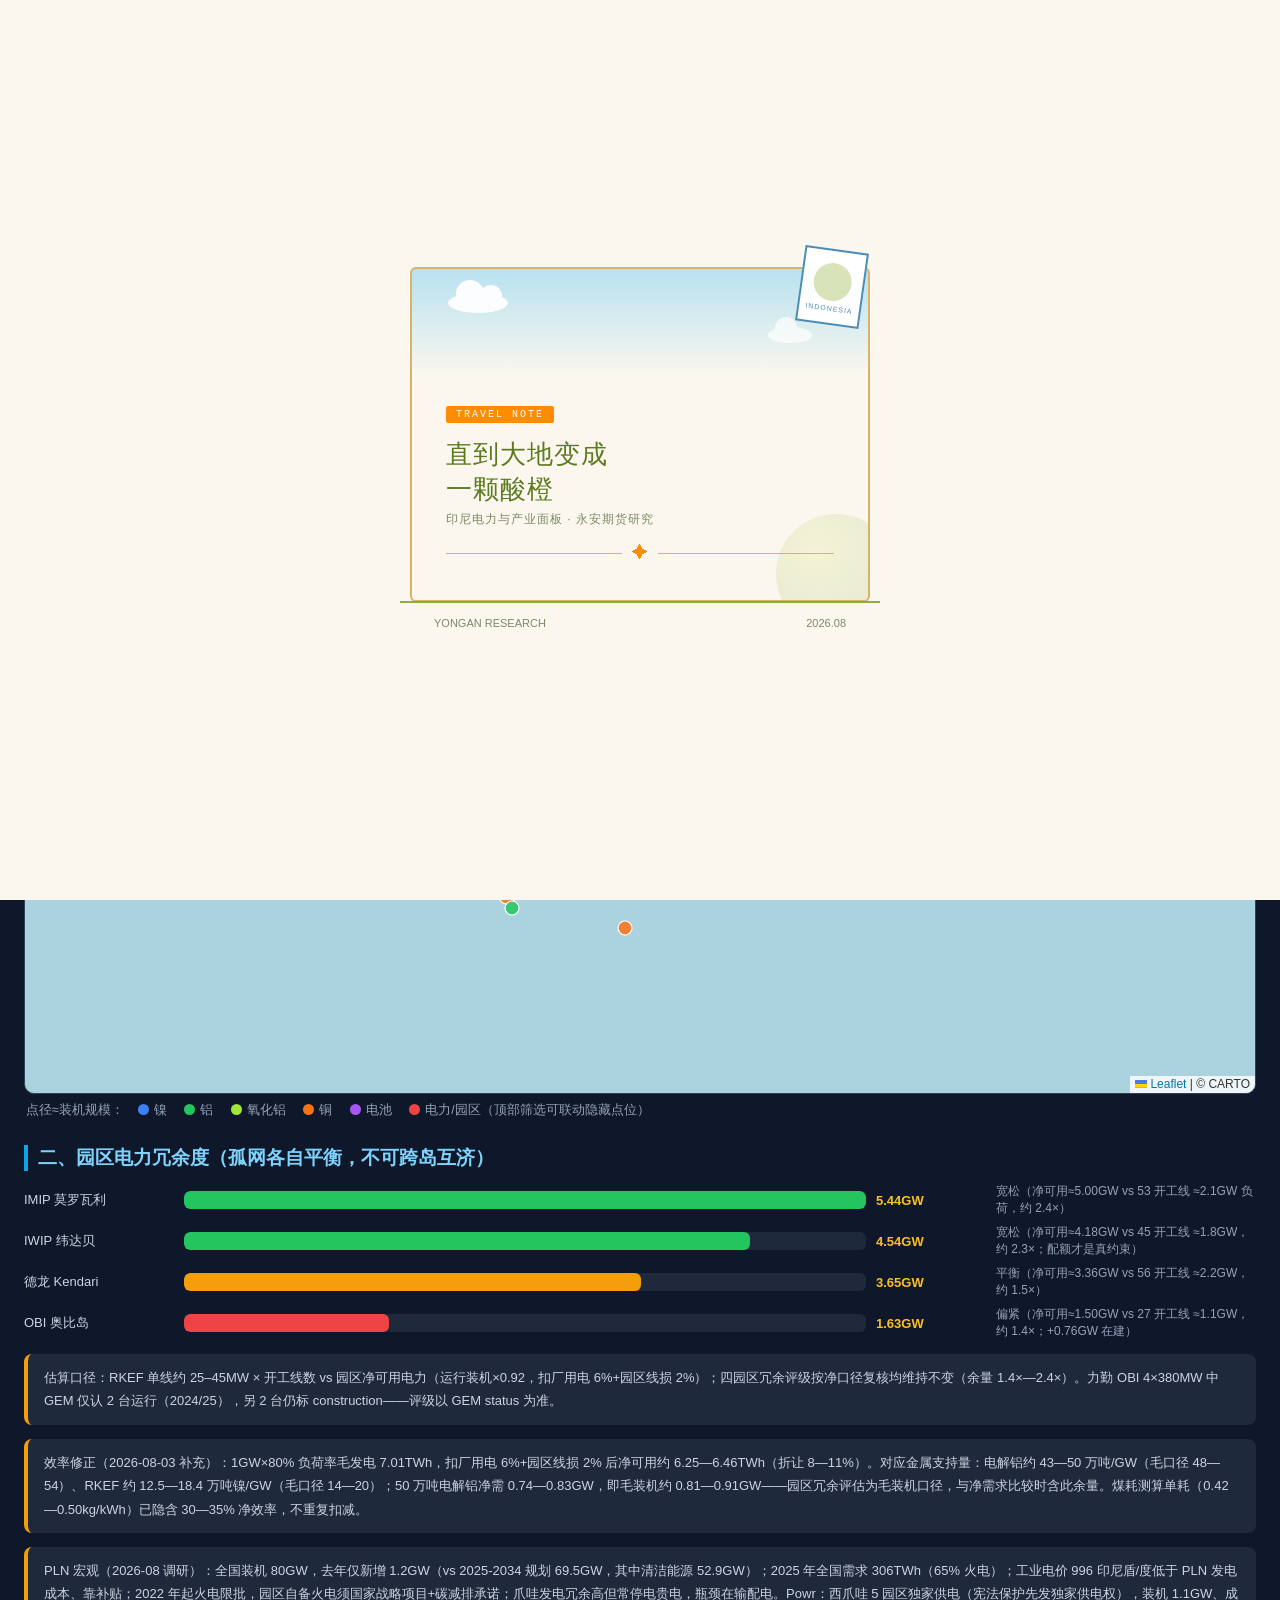
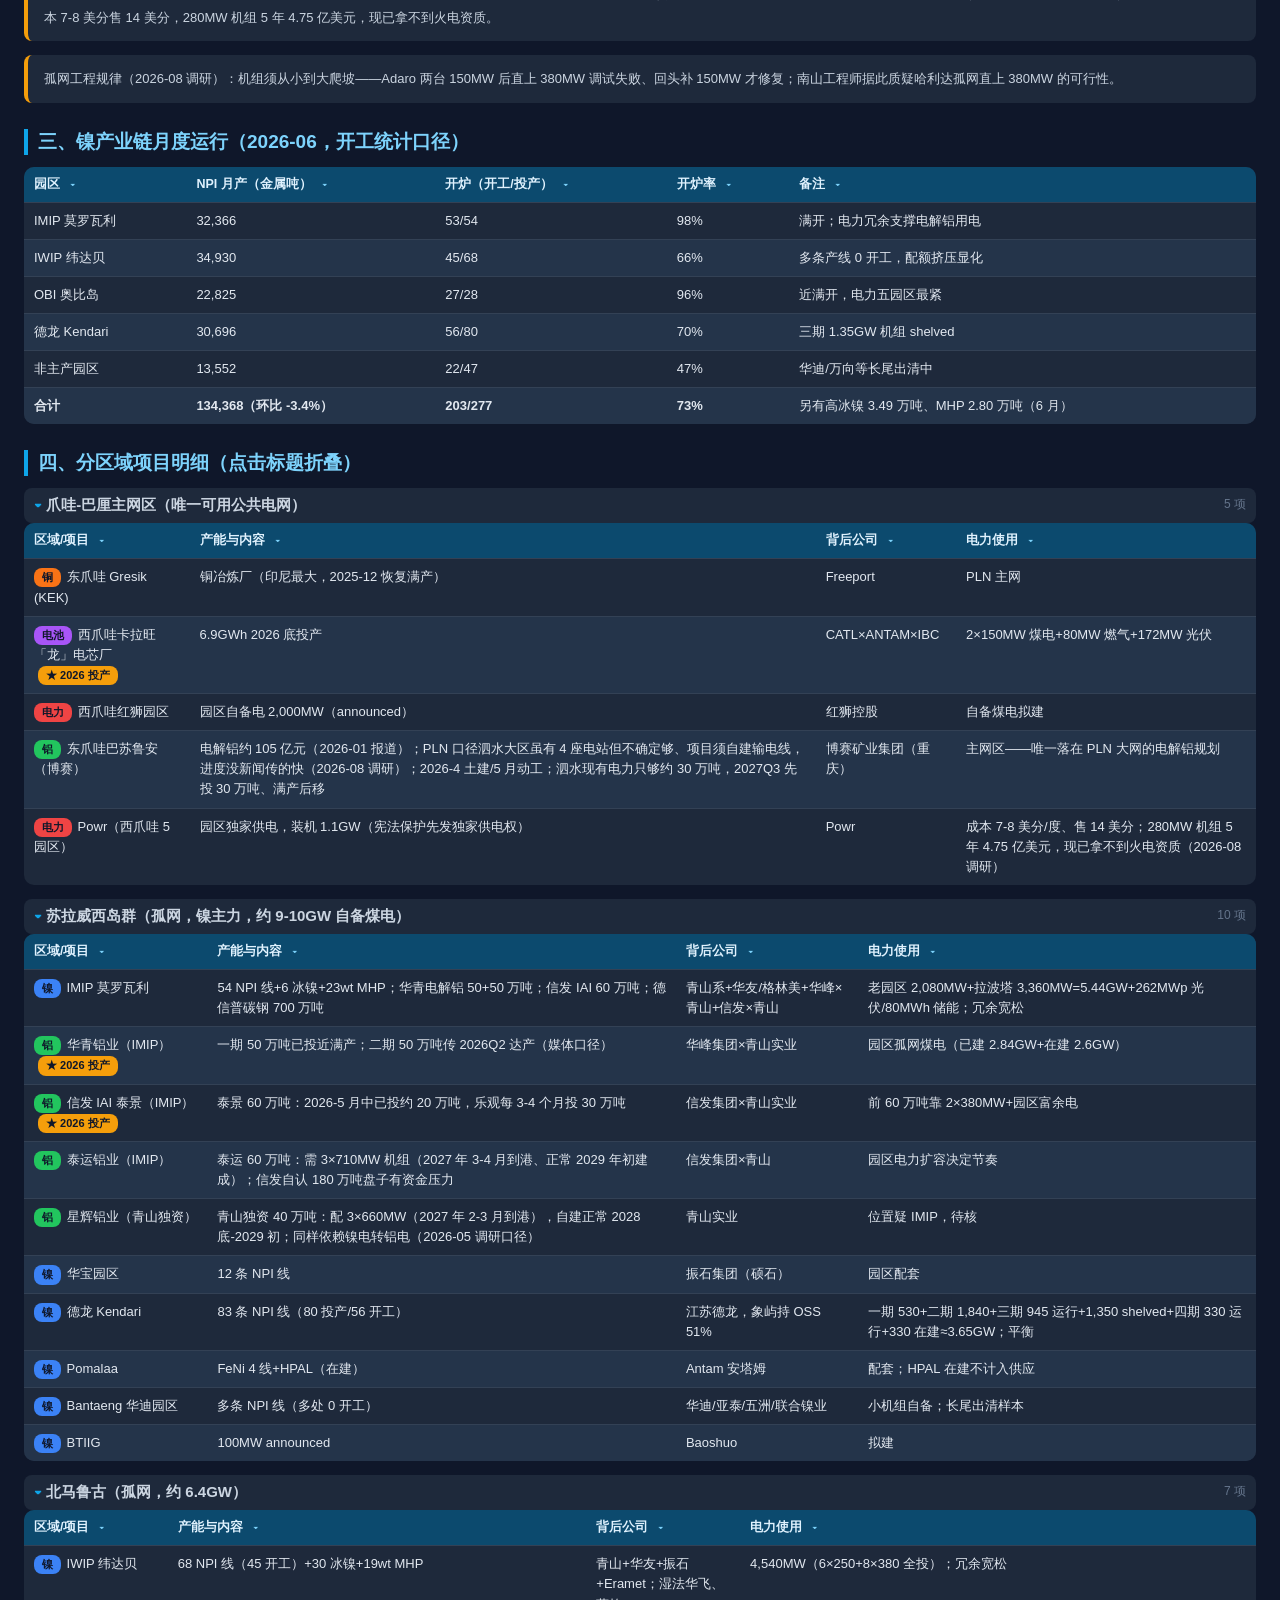
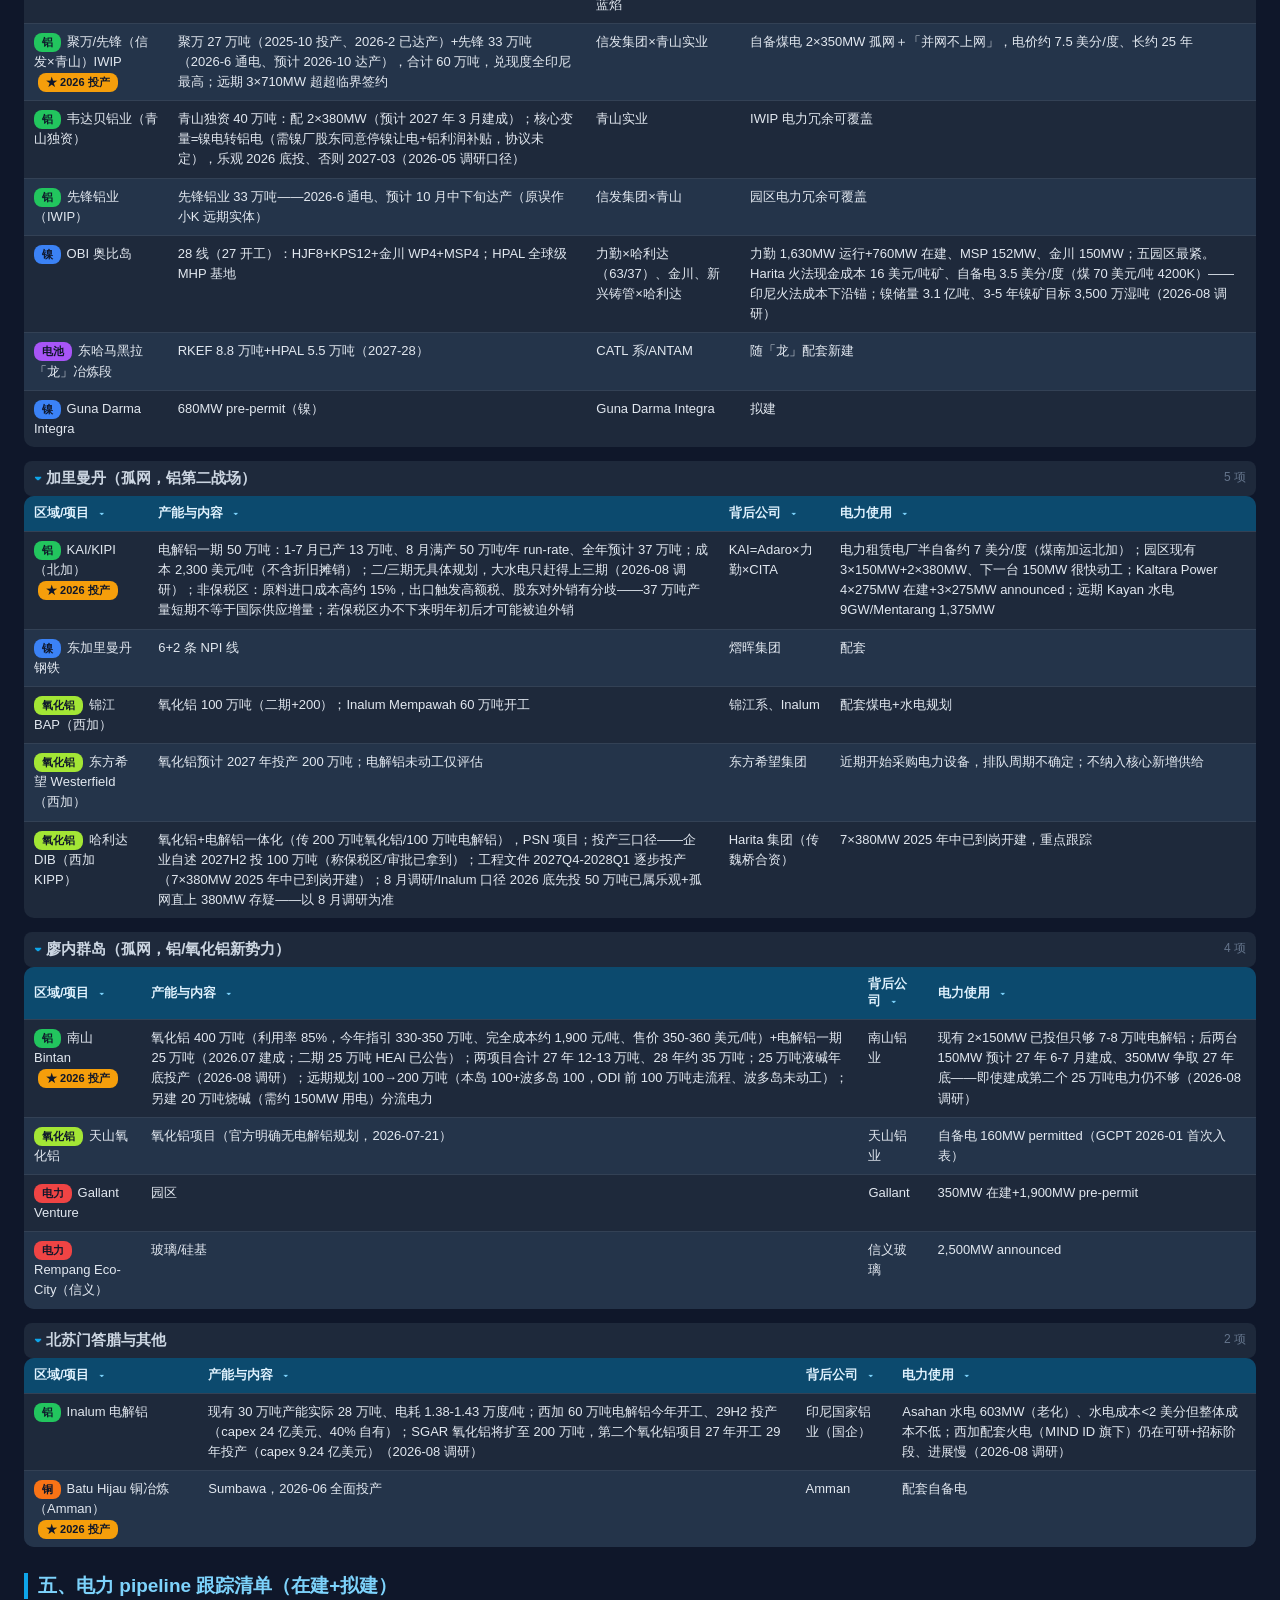
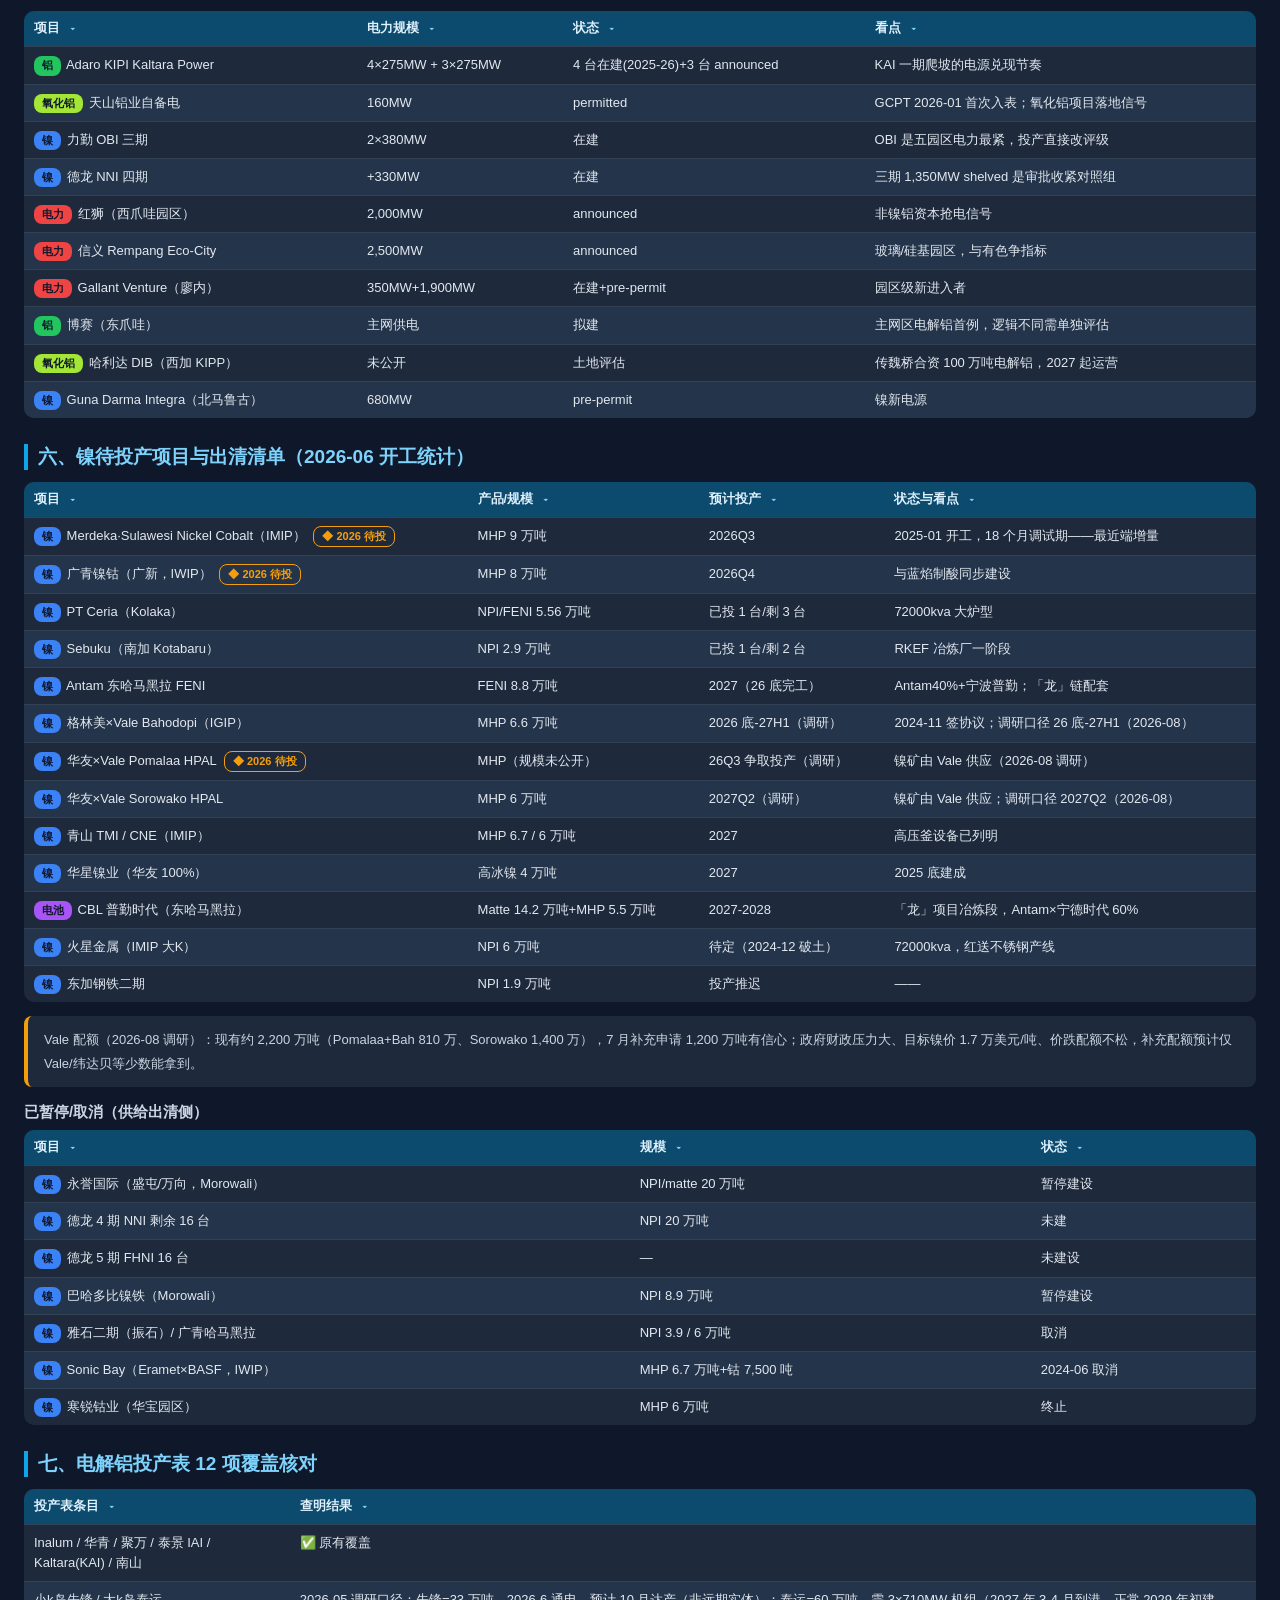
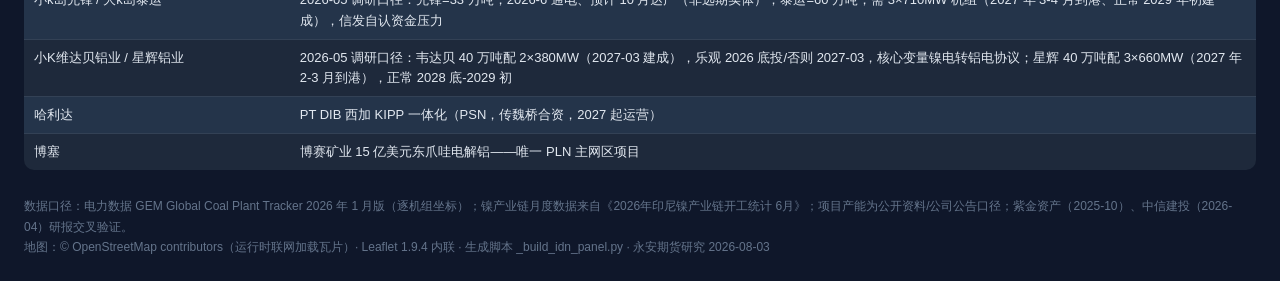
==== commit 9b8ae488: "Add lime-travel cover (直到大地变成一颗酸橙 style)" ====
--- a/indonesia-power.html
+++ b/indonesia-power.html
@@ -725,7 +725,57 @@
 .fdrop .fops button:hover {background:#0ea5e9;color:#0f172a}
 .note {background:#1e293b;border-left:4px solid #f59e0b;border-radius:8px;padding:12px 16px;font-size:13px;line-height:1.8;color:#cbd5e1;margin:14px 0}
 .footer {margin-top:26px;color:#64748b;font-size:12px;line-height:1.7}
-</style></head><body>
+</style>
+<style id="lime-cover-css">
+:root{--lime:#8FAE3B;--lime-deep:#5C7A1F;--sky:#B8E2F0;--sky-deep:#4A8CB5;--orange:#FF8C00;--cream:#FBF7EE;--ink:#2E3A23;--ink-soft:#7A8A66;--gold:#D9B36A}
+#lime-cover{position:fixed;inset:0;z-index:99999;background:var(--cream);display:flex;align-items:center;justify-content:center;cursor:pointer;transition:opacity .6s ease;font-family:'Noto Sans SC',sans-serif}
+#lime-cover.hide{opacity:0;pointer-events:none}
+.cover-inner{width:480px;position:relative;padding:10px}
+.cover-sky{height:110px;background:linear-gradient(180deg,var(--sky),var(--cream));border-radius:6px 6px 0 0;position:relative;overflow:hidden;border:2px solid var(--gold);border-bottom:none}
+.cover-cloud{position:absolute;background:#fff;border-radius:50%}
+.cover-cloud::before,.cover-cloud::after{content:'';position:absolute;background:#fff;border-radius:50%}
+.cover-cloud.c1{width:60px;height:20px;top:24px;left:36px;opacity:.95}
+.cover-cloud.c1::before{width:28px;height:28px;top:-13px;left:8px}
+.cover-cloud.c1::after{width:22px;height:22px;top:-8px;right:6px}
+.cover-cloud.c2{width:44px;height:16px;top:58px;right:56px;opacity:.7}
+.cover-cloud.c2::before{width:22px;height:22px;top:-10px;left:7px}
+.cover-body{background:var(--cream);border:2px solid var(--gold);border-top:none;padding:26px 34px 22px;border-radius:0 0 6px 6px;position:relative;overflow:hidden}
+.cover-badge{display:inline-block;background:var(--orange);color:#fff;font-size:10px;letter-spacing:2px;padding:3px 10px;border-radius:2px;font-family:'JetBrains Mono',monospace}
+.cover-title{font-family:'Cinzel',serif;font-size:26px;line-height:1.35;color:var(--lime-deep);margin:14px 0 4px;letter-spacing:1px}
+.cover-sub{font-size:12px;color:var(--ink-soft);letter-spacing:1px;margin-bottom:16px}
+.cover-line{display:flex;align-items:center;gap:10px;margin:12px 0 16px}
+.cover-line::before,.cover-line::after{content:'';flex:1;height:1px;background:var(--gold)}
+.cover-line span{color:var(--orange)}
+.cover-lime{position:absolute;bottom:-34px;right:-28px;width:120px;height:120px;background:radial-gradient(circle at 35% 30%,#C4DE5C,var(--lime) 60%,var(--lime-deep));border-radius:50%;opacity:.16}
+.cover-foot{position:absolute;bottom:0;left:0;right:0;padding:14px 34px;border-top:2px solid var(--lime);background:var(--cream);display:flex;justify-content:space-between;font-size:11px;color:var(--ink-soft);border-radius:0 0 6px 6px}
+.cover-hint{text-align:center;margin-top:14px;font-size:12px;color:var(--ink-soft);letter-spacing:1px;animation:coverPulse 2s infinite}
+@keyframes coverPulse{0%,100%{opacity:.5}50%{opacity:1}}
+.cover-stamp{position:absolute;top:-8px;right:16px;width:64px;height:76px;border:2px solid var(--sky-deep);background:#fff;padding:5px;transform:rotate(8deg);display:flex;flex-direction:column;align-items:center;justify-content:center;z-index:2}
+.cover-stamp .stamp-ico{width:38px;height:38px;border-radius:50%;background:var(--lime);opacity:.35}
+.cover-stamp .stamp-txt{font-size:7px;color:var(--sky-deep);margin-top:4px;letter-spacing:1px}
+</style>
+</head><body>
+<div id="lime-cover" onclick="this.classList.add('hide')">
+  <div class="cover-inner">
+    <div class="cover-sky">
+      <div class="cover-cloud c1"></div>
+      <div class="cover-cloud c2"></div>
+    </div>
+    <div class="cover-stamp"><div class="stamp-ico"></div><div class="stamp-txt">INDONESIA</div></div>
+    <div class="cover-body">
+      <span class="cover-badge">TRAVEL NOTE</span>
+      <div class="cover-title">直到大地变成<br>一颗酸橙</div>
+      <div class="cover-sub">印尼电力与产业面板 · 永安期货研究</div>
+      <div class="cover-line"><span>✦</span></div>
+      <div class="cover-lime"></div>
+    </div>
+    <div class="cover-foot">
+      <span>YONGAN RESEARCH</span><span>2026.08</span>
+    </div>
+    <div class="cover-hint">✦ 点击进入面板 ✦</div>
+  </div>
+</div>
+
 
 <nav class="toc">
   <span class="tbrand">🗺 印尼电力与产业面板</span>
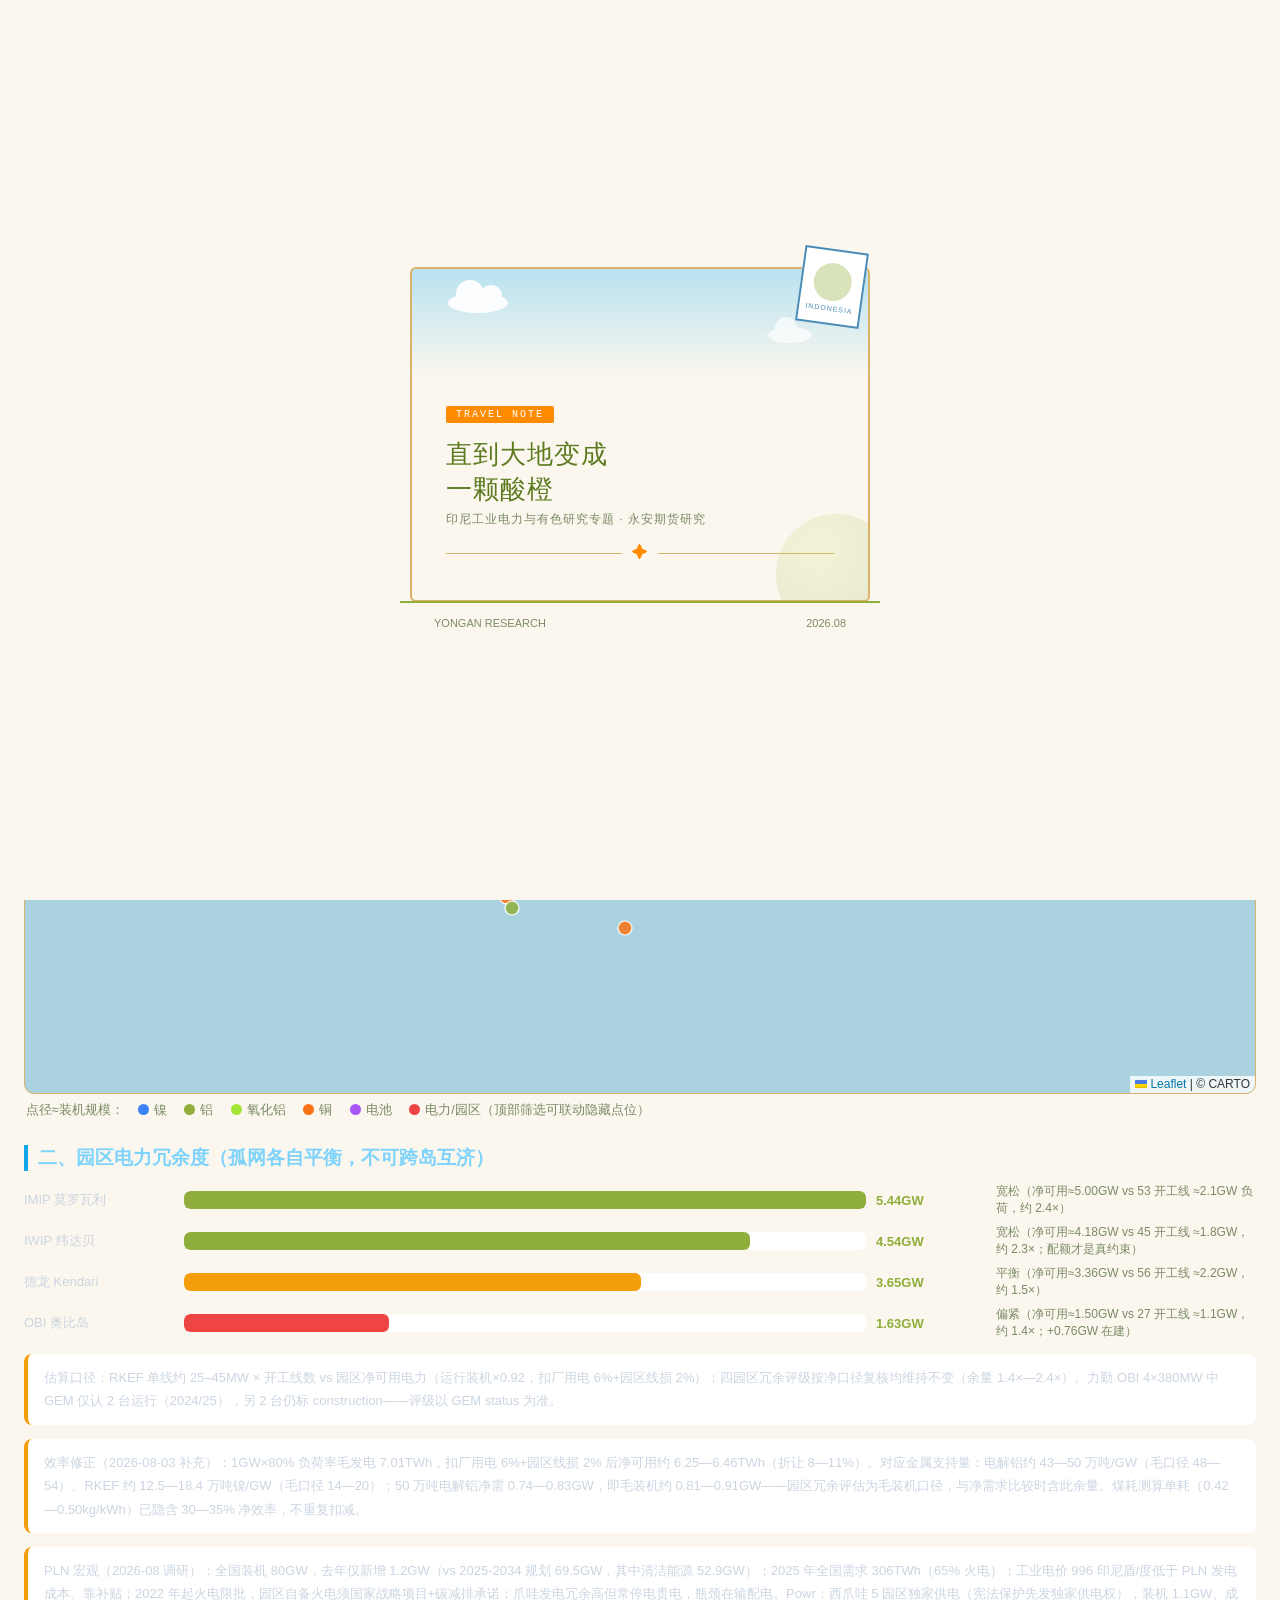
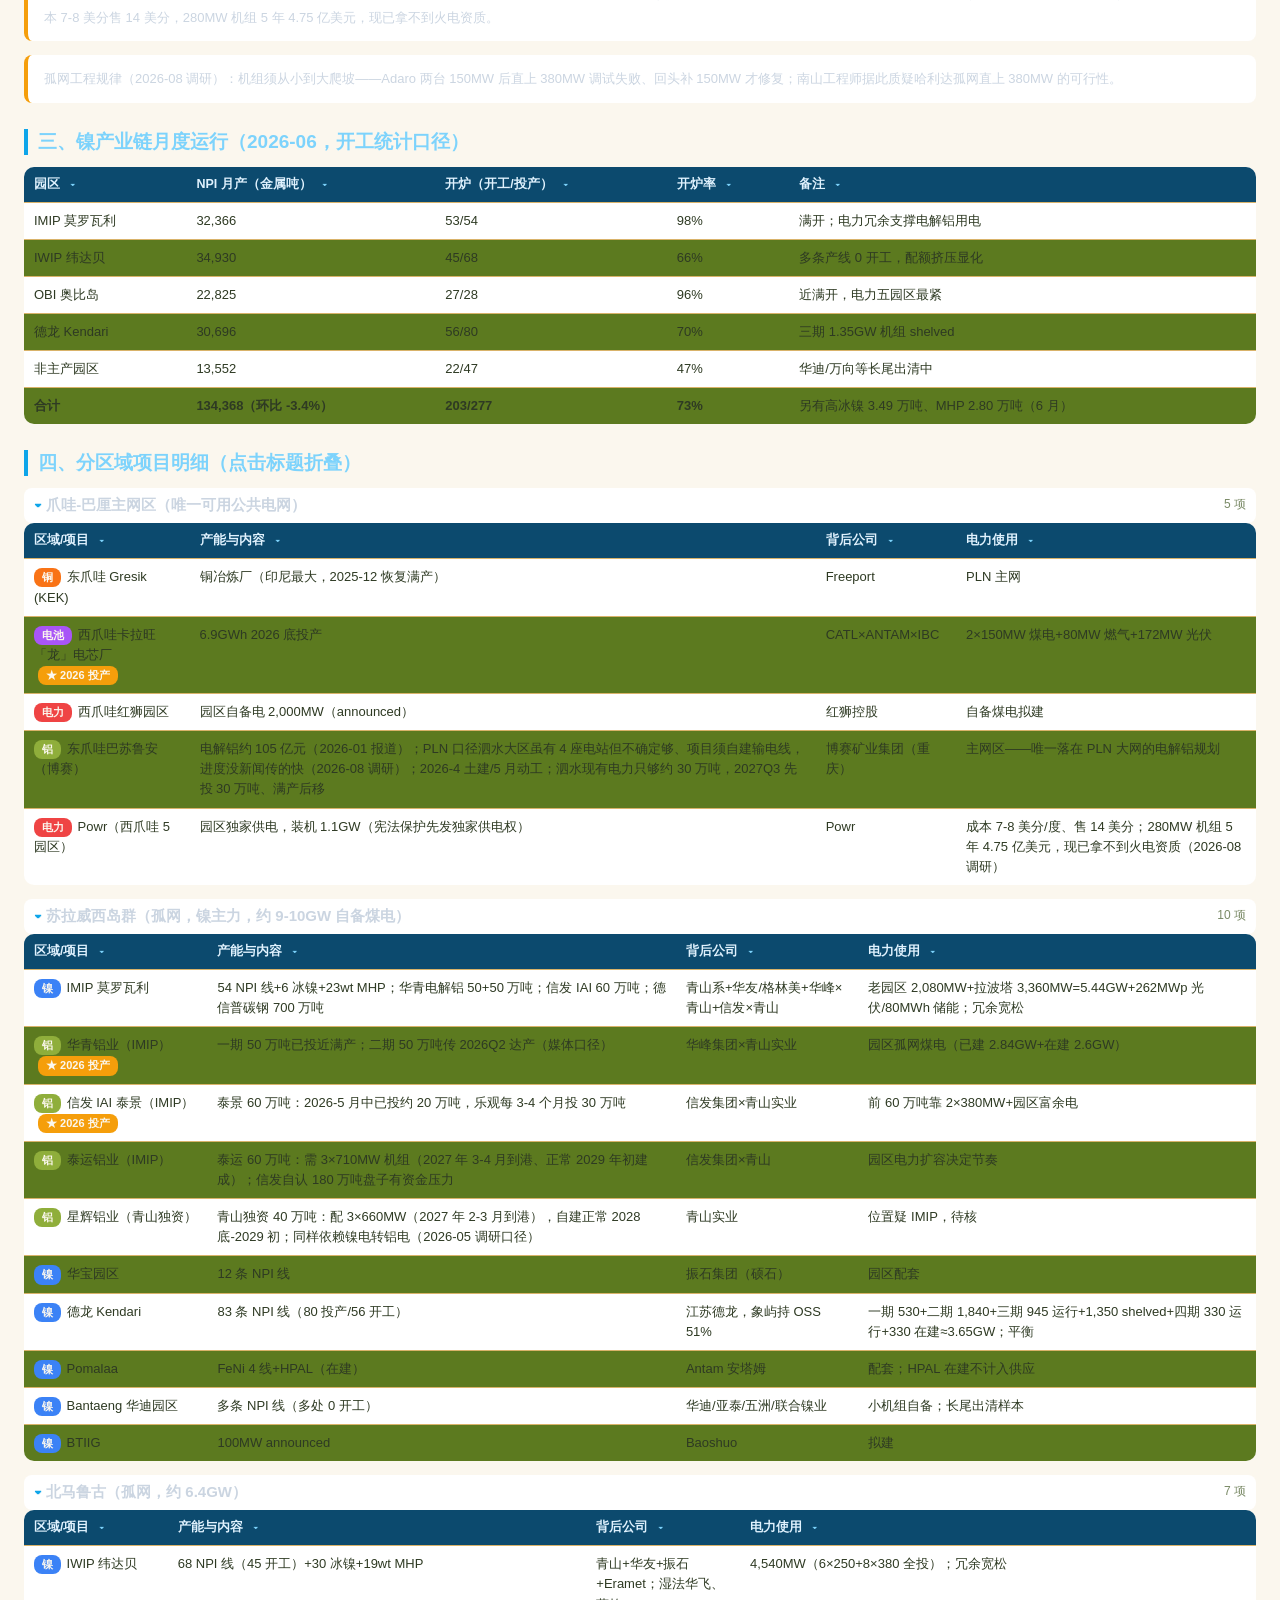
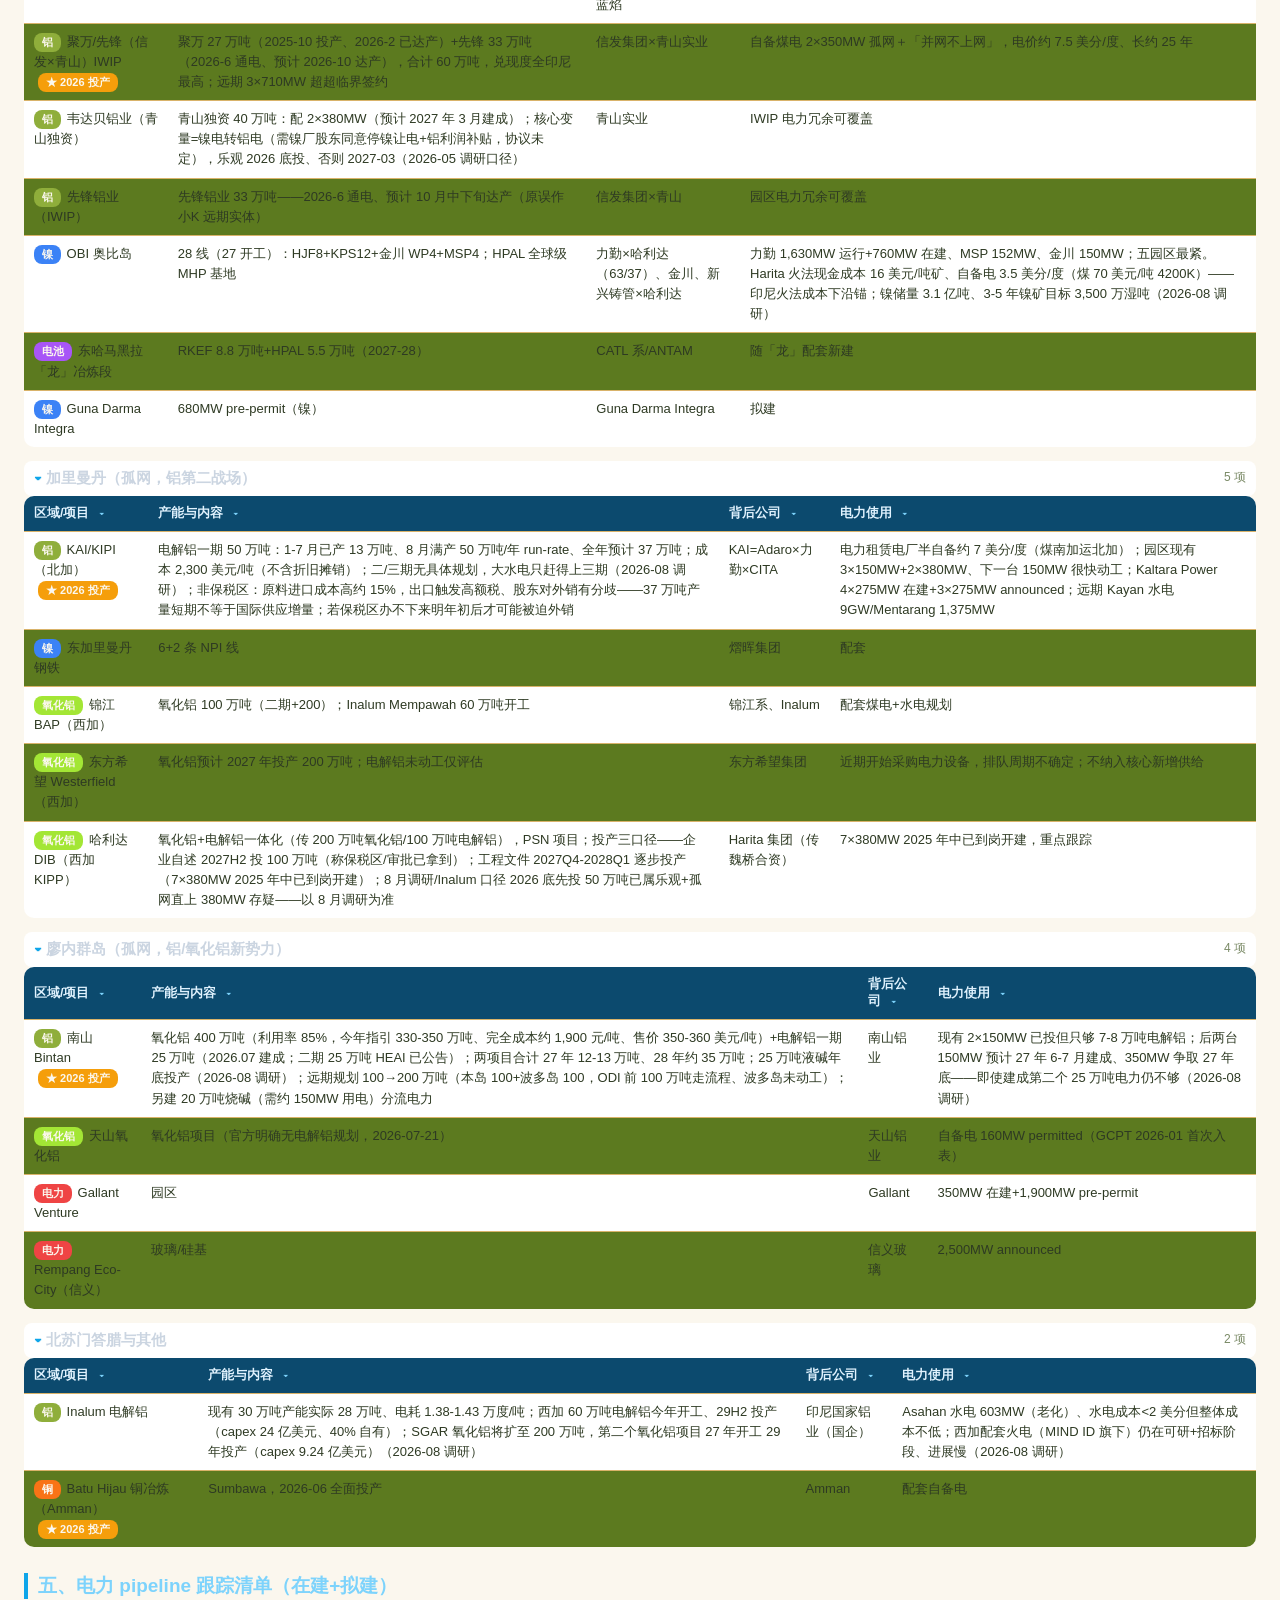
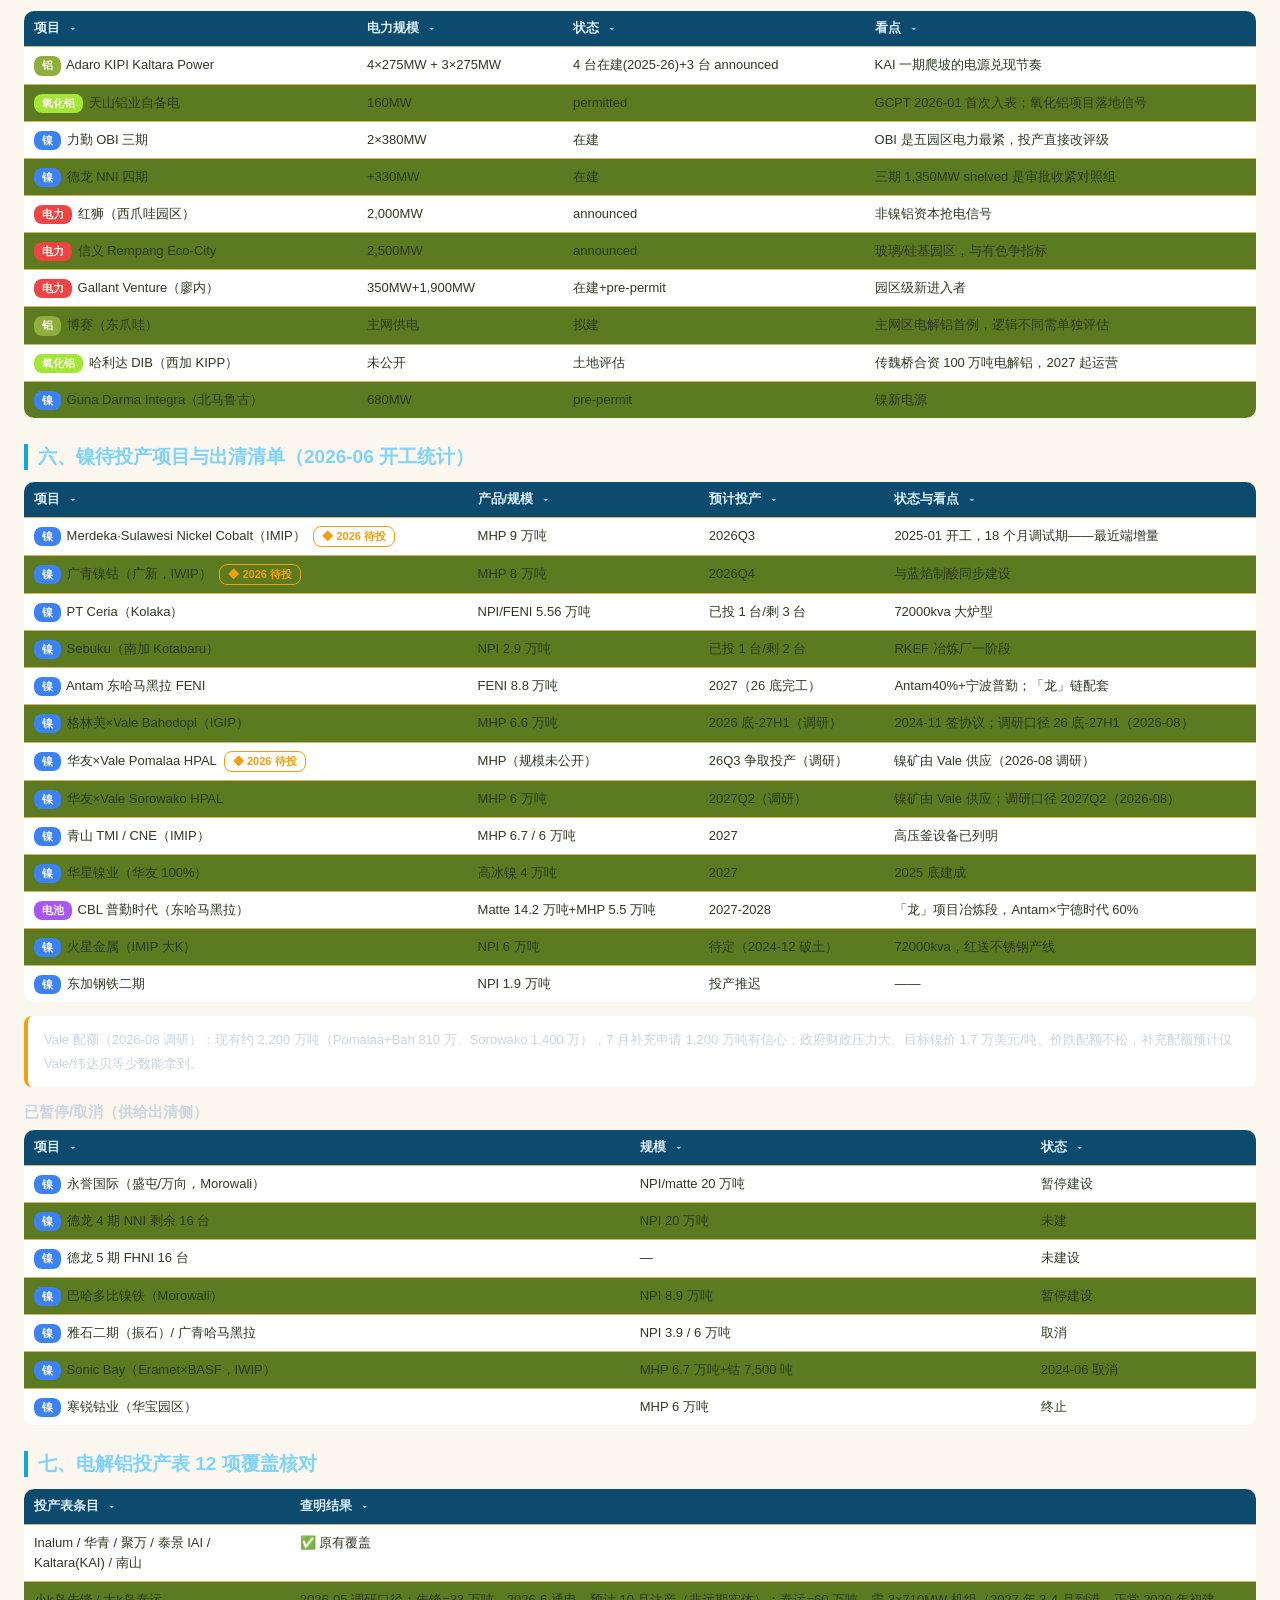
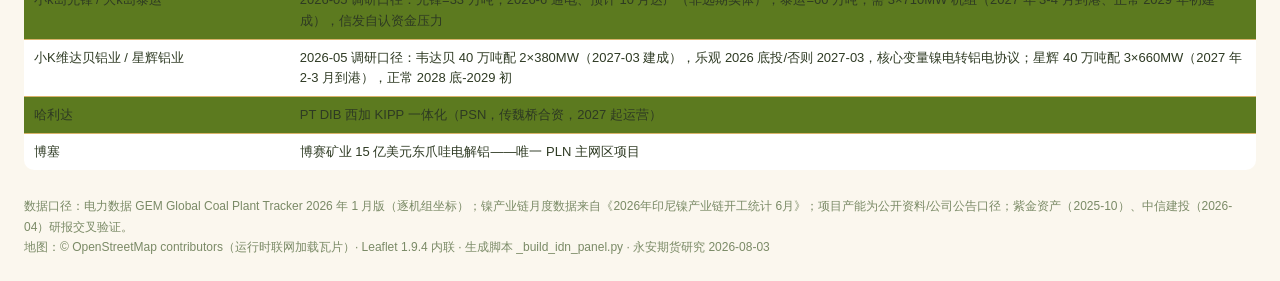
==== commit 19ca8054: "Apply lime-travel light theme + rename to 印尼工业电力与有色研究专题" ====
--- a/indonesia-power.html
+++ b/indonesia-power.html
@@ -1,7 +1,7 @@
 <!DOCTYPE html>
 <html lang="zh-CN"><head><meta charset="UTF-8">
 <meta name="viewport" content="width=device-width, initial-scale=1.0">
-<title>印尼电力与产业面板 · 永安期货研究</title>
+<title>印尼工业电力与有色研究专题 · 永安期货研究</title>
 <style>
 /* required styles */
 
@@ -544,7 +544,7 @@
 	}
 .leaflet-container a.leaflet-popup-close-button:hover,
 .leaflet-container a.leaflet-popup-close-button:focus {
-	color: #585858;
+	color: #7A8A66;
 	}
 .leaflet-popup-scrolled {
 	overflow: auto;
@@ -666,65 +666,65 @@
 	}
 
 * {box-sizing:border-box;margin:0;padding:0}
-body {font-family:"Microsoft YaHei",sans-serif;background:#0f172a;color:#e2e8f0;padding:24px;max-width:1400px;margin:0 auto;padding-top:70px}
-h1 {font-size:26px;color:#f1f5f9}
-.sub {color:#94a3b8;font-size:13px;margin:6px 0 20px}
+body {font-family:"Microsoft YaHei",sans-serif;background:#FBF7EE;color:#2E3A23;padding:24px;max-width:1400px;margin:0 auto;padding-top:70px}
+h1 {font-size:26px;color:#2E3A23}
+.sub {color:#7A8A66;font-size:13px;margin:6px 0 20px}
 h2 {font-size:19px;color:#7dd3fc;margin:26px 0 12px;border-left:4px solid #0ea5e9;padding-left:10px}
 h3 {font-size:15px;color:#cbd5e1;margin:16px 0 8px}
-.toc {position:fixed;top:0;left:0;right:0;z-index:1000;background:rgba(15,23,42,.96);border-bottom:1px solid #334155;
+.toc {position:fixed;top:0;left:0;right:0;z-index:1000;background:rgba(248,244,238,.97);border-bottom:1px solid #D9B36A;
       padding:10px 24px;display:flex;gap:6px;align-items:center;flex-wrap:wrap;backdrop-filter:blur(6px)}
-.toc .tbrand {font-weight:bold;color:#f1f5f9;margin-right:10px;font-size:14px}
-.toc a {color:#7dd3fc;text-decoration:none;font-size:12.5px;padding:3px 9px;border:1px solid #334155;border-radius:6px;white-space:nowrap}
-.toc a:hover {background:#1e293b}
+.toc .tbrand {font-weight:bold;color:#2E3A23;margin-right:10px;font-size:14px}
+.toc a {color:#7dd3fc;text-decoration:none;font-size:12.5px;padding:3px 9px;border:1px solid #D9B36A;border-radius:6px;white-space:nowrap}
+.toc a:hover {background:#FFFFFF}
 .filters {margin-left:auto;display:flex;gap:5px;align-items:center;flex-wrap:wrap}
-.fbtn {background:#1e293b;color:#cbd5e1;border:1px solid #475569;border-radius:6px;padding:3px 10px;font-size:12.5px;cursor:pointer}
-.fbtn.on {background:#0ea5e9;color:#0f172a;font-weight:bold;border-color:#0ea5e9}
+.fbtn {background:#FFFFFF;color:#cbd5e1;border:1px solid #7A8A66;border-radius:6px;padding:3px 10px;font-size:12.5px;cursor:pointer}
+.fbtn.on {background:#0ea5e9;color:#FBF7EE;font-weight:bold;border-color:#0ea5e9}
 .kpis {display:grid;grid-template-columns:repeat(auto-fit,minmax(160px,1fr));gap:12px}
-.kpi {background:#1e293b;border-radius:10px;padding:14px 16px}
-.kpi b {display:block;font-size:24px;color:#fbbf24}
-.kpi span {font-size:12px;color:#94a3b8}
-#map {width:100%;height:640px;border-radius:10px;border:1px solid #334155;background:#aad3df}
-.maplegend {font-size:12.5px;color:#94a3b8;margin:8px 2px 0}
+.kpi {background:#FFFFFF;border-radius:10px;padding:14px 16px}
+.kpi b {display:block;font-size:24px;color:#8FAE3B}
+.kpi span {font-size:12px;color:#7A8A66}
+#map {width:100%;height:640px;border-radius:10px;border:1px solid #D9B36A;background:#aad3df}
+.maplegend {font-size:12.5px;color:#7A8A66;margin:8px 2px 0}
 .maplegend i {display:inline-block;width:11px;height:11px;border-radius:50%;margin:0 5px 0 14px;vertical-align:-1px}
 .leaflet-popup-content {font-family:"Microsoft YaHei",sans-serif;font-size:13px;line-height:1.6;max-width:300px}
 .leaflet-popup-content b {color:#0b2a4a}
 .gmaplink {display:inline-block;margin-top:6px;color:#0ea5e9;font-weight:bold;text-decoration:none}
 details {margin-bottom:8px}
-summary {cursor:pointer;font-size:15px;color:#cbd5e1;font-weight:bold;padding:8px 10px;background:#1e293b;border-radius:8px;list-style:none}
+summary {cursor:pointer;font-size:15px;color:#cbd5e1;font-weight:bold;padding:8px 10px;background:#FFFFFF;border-radius:8px;list-style:none}
 summary::-webkit-details-marker {display:none}
 summary:before {content:"▸ ";color:#0ea5e9}
 details[open] summary:before {content:"▾ "}
-summary .cnt {float:right;color:#64748b;font-size:12px;font-weight:normal}
-table {width:100%;border-collapse:collapse;background:#1e293b;border-radius:10px;overflow:hidden;font-size:13px;margin-bottom:14px}
+summary .cnt {float:right;color:#7A8A66;font-size:12px;font-weight:normal}
+table {width:100%;border-collapse:collapse;background:#FFFFFF;border-radius:10px;overflow:hidden;font-size:13px;margin-bottom:14px}
 th {background:#0c4a6e;color:#e0f2fe;text-align:left;padding:9px 10px;font-size:12.5px}
-td {padding:8px 10px;border-top:1px solid #334155;vertical-align:top;line-height:1.55}
-tr:nth-child(even) td {background:#24344a}
-.chip {display:inline-block;padding:1px 8px;border-radius:8px;font-size:11px;color:#0f172a;font-weight:bold;margin-right:2px}
-.badge26 {display:inline-block;padding:1px 8px;border-radius:8px;font-size:11px;background:#f59e0b;color:#0f172a;font-weight:bold;margin-left:4px}
+td {padding:8px 10px;border-top:1px solid #D9B36A;vertical-align:top;line-height:1.55}
+tr:nth-child(even) td {background:#5C7A1F}
+.chip {display:inline-block;padding:1px 8px;border-radius:8px;font-size:11px;color:#FBF7EE;font-weight:bold;margin-right:2px}
+.badge26 {display:inline-block;padding:1px 8px;border-radius:8px;font-size:11px;background:#f59e0b;color:#FBF7EE;font-weight:bold;margin-left:4px}
 .badge26e {display:inline-block;padding:1px 8px;border-radius:8px;font-size:11px;background:transparent;color:#f59e0b;border:1px solid #f59e0b;font-weight:bold;margin-left:4px}
 .brow {display:flex;align-items:center;gap:10px;margin:7px 0;font-size:13px}
 .bname {width:150px;color:#cbd5e1}
-.btrack {flex:1;background:#1e293b;border-radius:6px;height:18px;overflow:hidden}
+.btrack {flex:1;background:#FFFFFF;border-radius:6px;height:18px;overflow:hidden}
 .bfill {display:block;height:100%;border-radius:6px}
-.ok {background:#22c55e}.mid {background:#f59e0b}.tight {background:#ef4444}
-.bval {width:110px;color:#fbbf24;font-weight:bold}
-.bnote {width:260px;color:#94a3b8;font-size:12px}
+.ok {background:#8FAE3B}.mid {background:#f59e0b}.tight {background:#ef4444}
+.bval {width:110px;color:#8FAE3B;font-weight:bold}
+.bnote {width:260px;color:#7A8A66;font-size:12px}
 th {cursor:pointer;user-select:none;position:relative}
 th .sortmark {color:#f59e0b;margin-left:3px}
 th .fbtn2 {margin-left:5px;background:transparent;border:none;color:#7dd3fc;cursor:pointer;font-size:11px;padding:0 2px}
 th .fbtn2.on {color:#f59e0b}
-th .fbtn2:hover {color:#fbbf24}
-.fdrop {position:absolute;z-index:2000;background:#1e293b;border:1px solid #475569;border-radius:10px;
+th .fbtn2:hover {color:#8FAE3B}
+.fdrop {position:absolute;z-index:2000;background:#FFFFFF;border:1px solid #7A8A66;border-radius:10px;
         padding:10px;min-width:210px;max-width:280px;box-shadow:0 10px 30px rgba(0,0,0,.5)}
-.fdrop input {width:100%;background:#0f172a;border:1px solid #475569;border-radius:5px;color:#e2e8f0;font-size:12px;padding:4px 8px;margin-bottom:6px}
+.fdrop input {width:100%;background:#FBF7EE;border:1px solid #7A8A66;border-radius:5px;color:#2E3A23;font-size:12px;padding:4px 8px;margin-bottom:6px}
 .fdrop .fvals {max-height:220px;overflow-y:auto}
 .fdrop label {display:flex;gap:6px;align-items:center;font-size:12.5px;color:#cbd5e1;padding:3px 2px;cursor:pointer}
-.fdrop label:hover {background:#24344a}
+.fdrop label:hover {background:#5C7A1F}
 .fdrop .fops {display:flex;gap:6px;margin-bottom:6px}
 .fdrop .fops button {flex:1;background:#0c4a6e;color:#e0f2fe;border:none;border-radius:5px;padding:3px 0;font-size:12px;cursor:pointer}
-.fdrop .fops button:hover {background:#0ea5e9;color:#0f172a}
-.note {background:#1e293b;border-left:4px solid #f59e0b;border-radius:8px;padding:12px 16px;font-size:13px;line-height:1.8;color:#cbd5e1;margin:14px 0}
-.footer {margin-top:26px;color:#64748b;font-size:12px;line-height:1.7}
+.fdrop .fops button:hover {background:#0ea5e9;color:#FBF7EE}
+.note {background:#FFFFFF;border-left:4px solid #f59e0b;border-radius:8px;padding:12px 16px;font-size:13px;line-height:1.8;color:#cbd5e1;margin:14px 0}
+.footer {margin-top:26px;color:#7A8A66;font-size:12px;line-height:1.7}
 </style>
 <style id="lime-cover-css">
 :root{--lime:#8FAE3B;--lime-deep:#5C7A1F;--sky:#B8E2F0;--sky-deep:#4A8CB5;--orange:#FF8C00;--cream:#FBF7EE;--ink:#2E3A23;--ink-soft:#7A8A66;--gold:#D9B36A}
@@ -765,7 +765,7 @@
     <div class="cover-body">
       <span class="cover-badge">TRAVEL NOTE</span>
       <div class="cover-title">直到大地变成<br>一颗酸橙</div>
-      <div class="cover-sub">印尼电力与产业面板 · 永安期货研究</div>
+      <div class="cover-sub">印尼工业电力与有色研究专题 · 永安期货研究</div>
       <div class="cover-line"><span>✦</span></div>
       <div class="cover-lime"></div>
     </div>
@@ -778,7 +778,7 @@
 
 
 <nav class="toc">
-  <span class="tbrand">🗺 印尼电力与产业面板</span>
+  <span class="tbrand">🗺 印尼工业电力与有色研究专题</span>
   <a href="#sec-map">地图</a><a href="#sec-redundancy">电力冗余</a><a href="#sec-nickel">镍月度运行</a>
   <a href="#sec0">区域明细</a><a href="#sec-pipeline">电力pipeline</a><a href="#sec-pipeline-ni">镍投产/出清</a><a href="#sec-coverage">投产核对</a>
   <span class="filters" id="filters">
@@ -792,7 +792,7 @@
   </span>
 </nav>
 
-<h1>印尼电力与产业面板</h1>
+<h1>印尼工业电力与有色研究专题</h1>
 <p class="sub">园区电力不能跨岛自由替代：仅爪哇-巴厘为 PLN 统一大电网，其余园区均为孤网自备煤电 · 数据截至 2026-08-03（含 2026-08 实地调研更新：PLN/Adaro/南山/Inalum/Vale/Harita/Powr；已与 2026-05 项目进度表交叉核对） · 永安期货研究</p>
 
 <div class="kpis">
@@ -814,7 +814,7 @@
 
 <h2 id="sec-map">一、项目地图（滚轮缩放 · 悬停看名称 · 点标记有谷歌地图链接 · ★=2026 投产）</h2>
 <div id="map"></div>
-<p class="maplegend">点径≈装机规模：<i style="background:#3b82f6"></i>镍 <i style="background:#22c55e"></i>铝 <i style="background:#a3e635"></i>氧化铝 <i style="background:#f97316"></i>铜 <i style="background:#a855f7"></i>电池 <i style="background:#ef4444"></i>电力/园区（顶部筛选可联动隐藏点位）</p>
+<p class="maplegend">点径≈装机规模：<i style="background:#3b82f6"></i>镍 <i style="background:#8FAE3B"></i>铝 <i style="background:#a3e635"></i>氧化铝 <i style="background:#f97316"></i>铜 <i style="background:#a855f7"></i>电池 <i style="background:#ef4444"></i>电力/园区（顶部筛选可联动隐藏点位）</p>
 
 <h2 id="sec-redundancy">二、园区电力冗余度（孤网各自平衡，不可跨岛互济）</h2>
 <div class="brow"><span class="bname">IMIP 莫罗瓦利</span><span class="btrack"><span class="bfill ok" style="width:100%"></span></span><span class="bval">5.44GW</span><span class="bnote">宽松（净可用≈5.00GW vs 53 开工线 ≈2.1GW 负荷，约 2.4×）</span></div><div class="brow"><span class="bname">IWIP 纬达贝</span><span class="btrack"><span class="bfill ok" style="width:83%"></span></span><span class="bval">4.54GW</span><span class="bnote">宽松（净可用≈4.18GW vs 45 开工线 ≈1.8GW，约 2.3×；配额才是真约束）</span></div><div class="brow"><span class="bname">德龙 Kendari</span><span class="btrack"><span class="bfill mid" style="width:67%"></span></span><span class="bval">3.65GW</span><span class="bnote">平衡（净可用≈3.36GW vs 56 开工线 ≈2.2GW，约 1.5×）</span></div><div class="brow"><span class="bname">OBI 奥比岛</span><span class="btrack"><span class="bfill tight" style="width:30%"></span></span><span class="bval">1.63GW</span><span class="bnote">偏紧（净可用≈1.50GW vs 27 开工线 ≈1.1GW，约 1.4×；+0.76GW 在建）</span></div>
@@ -824,10 +824,10 @@
 <table><thead><tr><th>园区</th><th>NPI 月产（金属吨）</th><th>开炉（开工/投产）</th><th>开炉率</th><th>备注</th></tr></thead><tbody><tr data-cat="镍"><td>IMIP 莫罗瓦利</td><td>32,366</td><td>53/54</td><td>98%</td><td>满开；电力冗余支撑电解铝用电</td></tr><tr data-cat="镍"><td>IWIP 纬达贝</td><td>34,930</td><td>45/68</td><td>66%</td><td>多条产线 0 开工，配额挤压显化</td></tr><tr data-cat="镍"><td>OBI 奥比岛</td><td>22,825</td><td>27/28</td><td>96%</td><td>近满开，电力五园区最紧</td></tr><tr data-cat="镍"><td>德龙 Kendari</td><td>30,696</td><td>56/80</td><td>70%</td><td>三期 1.35GW 机组 shelved</td></tr><tr data-cat="镍"><td>非主产园区</td><td>13,552</td><td>22/47</td><td>47%</td><td>华迪/万向等长尾出清中</td></tr><tr data-cat="镍"><td><b>合计</b></td><td><b>134,368（环比 -3.4%）</b></td><td><b>203/277</b></td><td><b>73%</b></td><td>另有高冰镍 3.49 万吨、MHP 2.80 万吨（6 月）</td></tr></tbody></table>
 
 <h2>四、分区域项目明细（点击标题折叠）</h2>
-<details id="sec0" open><summary>爪哇-巴厘主网区（唯一可用公共电网）<span class="cnt">5 项</span></summary><table><thead><tr><th>区域/项目</th><th>产能与内容</th><th>背后公司</th><th>电力使用</th></tr></thead><tbody><tr data-cat="铜"><td><span class="chip" style="background:#f97316">铜</span> 东爪哇 Gresik (KEK) </td><td>铜冶炼厂（印尼最大，2025-12 恢复满产）</td><td>Freeport</td><td>PLN 主网</td></tr><tr data-cat="电池"><td><span class="chip" style="background:#a855f7">电池</span> 西爪哇卡拉旺「龙」电芯厂 <span class="badge26">★ 2026 投产</span></td><td>6.9GWh 2026 底投产</td><td>CATL×ANTAM×IBC</td><td>2×150MW 煤电+80MW 燃气+172MW 光伏</td></tr><tr data-cat="电力"><td><span class="chip" style="background:#ef4444">电力</span> 西爪哇红狮园区 </td><td>园区自备电 2,000MW（announced）</td><td>红狮控股</td><td>自备煤电拟建</td></tr><tr data-cat="铝"><td><span class="chip" style="background:#22c55e">铝</span> 东爪哇巴苏鲁安（博赛） </td><td>电解铝约 105 亿元（2026-01 报道）；PLN 口径泗水大区虽有 4 座电站但不确定够、项目须自建输电线，进度没新闻传的快（2026-08 调研）；2026-4 土建/5 月动工；泗水现有电力只够约 30 万吨，2027Q3 先投 30 万吨、满产后移</td><td>博赛矿业集团（重庆）</td><td>主网区——唯一落在 PLN 大网的电解铝规划</td></tr><tr data-cat="电力"><td><span class="chip" style="background:#ef4444">电力</span> Powr（西爪哇 5 园区） </td><td>园区独家供电，装机 1.1GW（宪法保护先发独家供电权）</td><td>Powr</td><td>成本 7-8 美分/度、售 14 美分；280MW 机组 5 年 4.75 亿美元，现已拿不到火电资质（2026-08 调研）</td></tr></tbody></table></details><details id="sec1" open><summary>苏拉威西岛群（孤网，镍主力，约 9-10GW 自备煤电）<span class="cnt">10 项</span></summary><table><thead><tr><th>区域/项目</th><th>产能与内容</th><th>背后公司</th><th>电力使用</th></tr></thead><tbody><tr data-cat="镍"><td><span class="chip" style="background:#3b82f6">镍</span> IMIP 莫罗瓦利 </td><td>54 NPI 线+6 冰镍+23wt MHP；华青电解铝 50+50 万吨；信发 IAI 60 万吨；德信普碳钢 700 万吨</td><td>青山系+华友/格林美+华峰×青山+信发×青山</td><td>老园区 2,080MW+拉波塔 3,360MW=5.44GW+262MWp 光伏/80MWh 储能；冗余宽松</td></tr><tr data-cat="铝"><td><span class="chip" style="background:#22c55e">铝</span> 华青铝业（IMIP） <span class="badge26">★ 2026 投产</span></td><td>一期 50 万吨已投近满产；二期 50 万吨传 2026Q2 达产（媒体口径）</td><td>华峰集团×青山实业</td><td>园区孤网煤电（已建 2.84GW+在建 2.6GW）</td></tr><tr data-cat="铝"><td><span class="chip" style="background:#22c55e">铝</span> 信发 IAI 泰景（IMIP） <span class="badge26">★ 2026 投产</span></td><td>泰景 60 万吨：2026-5 月中已投约 20 万吨，乐观每 3-4 个月投 30 万吨</td><td>信发集团×青山实业</td><td>前 60 万吨靠 2×380MW+园区富余电</td></tr><tr data-cat="铝"><td><span class="chip" style="background:#22c55e">铝</span> 泰运铝业（IMIP） </td><td>泰运 60 万吨：需 3×710MW 机组（2027 年 3-4 月到港、正常 2029 年初建成）；信发自认 180 万吨盘子有资金压力</td><td>信发集团×青山</td><td>园区电力扩容决定节奏</td></tr><tr data-cat="铝"><td><span class="chip" style="background:#22c55e">铝</span> 星辉铝业（青山独资） </td><td>青山独资 40 万吨：配 3×660MW（2027 年 2-3 月到港），自建正常 2028 底-2029 初；同样依赖镍电转铝电（2026-05 调研口径）</td><td>青山实业</td><td>位置疑 IMIP，待核</td></tr><tr data-cat="镍"><td><span class="chip" style="background:#3b82f6">镍</span> 华宝园区 </td><td>12 条 NPI 线</td><td>振石集团（硕石）</td><td>园区配套</td></tr><tr data-cat="镍"><td><span class="chip" style="background:#3b82f6">镍</span> 德龙 Kendari </td><td>83 条 NPI 线（80 投产/56 开工）</td><td>江苏德龙，象屿持 OSS 51%</td><td>一期 530+二期 1,840+三期 945 运行+1,350 shelved+四期 330 运行+330 在建≈3.65GW；平衡</td></tr><tr data-cat="镍"><td><span class="chip" style="background:#3b82f6">镍</span> Pomalaa </td><td>FeNi 4 线+HPAL（在建）</td><td>Antam 安塔姆</td><td>配套；HPAL 在建不计入供应</td></tr><tr data-cat="镍"><td><span class="chip" style="background:#3b82f6">镍</span> Bantaeng 华迪园区 </td><td>多条 NPI 线（多处 0 开工）</td><td>华迪/亚泰/五洲/联合镍业</td><td>小机组自备；长尾出清样本</td></tr><tr data-cat="镍"><td><span class="chip" style="background:#3b82f6">镍</span> BTIIG </td><td>100MW announced</td><td>Baoshuo</td><td>拟建</td></tr></tbody></table></details><details id="sec2" open><summary>北马鲁古（孤网，约 6.4GW）<span class="cnt">7 项</span></summary><table><thead><tr><th>区域/项目</th><th>产能与内容</th><th>背后公司</th><th>电力使用</th></tr></thead><tbody><tr data-cat="镍"><td><span class="chip" style="background:#3b82f6">镍</span> IWIP 纬达贝 </td><td>68 NPI 线（45 开工）+30 冰镍+19wt MHP</td><td>青山+华友+振石+Eramet；湿法华飞、蓝焰</td><td>4,540MW（6×250+8×380 全投）；冗余宽松</td></tr><tr data-cat="铝"><td><span class="chip" style="background:#22c55e">铝</span> 聚万/先锋（信发×青山）IWIP <span class="badge26">★ 2026 投产</span></td><td>聚万 27 万吨（2025-10 投产、2026-2 已达产）+先锋 33 万吨（2026-6 通电、预计 2026-10 达产），合计 60 万吨，兑现度全印尼最高；远期 3×710MW 超超临界签约</td><td>信发集团×青山实业</td><td>自备煤电 2×350MW 孤网＋「并网不上网」，电价约 7.5 美分/度、长约 25 年</td></tr><tr data-cat="铝"><td><span class="chip" style="background:#22c55e">铝</span> 韦达贝铝业（青山独资） </td><td>青山独资 40 万吨：配 2×380MW（预计 2027 年 3 月建成）；核心变量=镍电转铝电（需镍厂股东同意停镍让电+铝利润补贴，协议未定），乐观 2026 底投、否则 2027-03（2026-05 调研口径）</td><td>青山实业</td><td>IWIP 电力冗余可覆盖</td></tr><tr data-cat="铝"><td><span class="chip" style="background:#22c55e">铝</span> 先锋铝业（IWIP） </td><td>先锋铝业 33 万吨——2026-6 通电、预计 10 月中下旬达产（原误作小K 远期实体）</td><td>信发集团×青山</td><td>园区电力冗余可覆盖</td></tr><tr data-cat="镍"><td><span class="chip" style="background:#3b82f6">镍</span> OBI 奥比岛 </td><td>28 线（27 开工）：HJF8+KPS12+金川 WP4+MSP4；HPAL 全球级 MHP 基地</td><td>力勤×哈利达（63/37）、金川、新兴铸管×哈利达</td><td>力勤 1,630MW 运行+760MW 在建、MSP 152MW、金川 150MW；五园区最紧。Harita 火法现金成本 16 美元/吨矿、自备电 3.5 美分/度（煤 70 美元/吨 4200K）——印尼火法成本下沿锚；镍储量 3.1 亿吨、3-5 年镍矿目标 3,500 万湿吨（2026-08 调研）</td></tr><tr data-cat="电池"><td><span class="chip" style="background:#a855f7">电池</span> 东哈马黑拉「龙」冶炼段 </td><td>RKEF 8.8 万吨+HPAL 5.5 万吨（2027-28）</td><td>CATL 系/ANTAM</td><td>随「龙」配套新建</td></tr><tr data-cat="镍"><td><span class="chip" style="background:#3b82f6">镍</span> Guna Darma Integra </td><td>680MW pre-permit（镍）</td><td>Guna Darma Integra</td><td>拟建</td></tr></tbody></table></details><details id="sec3" open><summary>加里曼丹（孤网，铝第二战场）<span class="cnt">5 项</span></summary><table><thead><tr><th>区域/项目</th><th>产能与内容</th><th>背后公司</th><th>电力使用</th></tr></thead><tbody><tr data-cat="铝"><td><span class="chip" style="background:#22c55e">铝</span> KAI/KIPI（北加） <span class="badge26">★ 2026 投产</span></td><td>电解铝一期 50 万吨：1-7 月已产 13 万吨、8 月满产 50 万吨/年 run-rate、全年预计 37 万吨；成本 2,300 美元/吨（不含折旧摊销）；二/三期无具体规划，大水电只赶得上三期（2026-08 调研）；非保税区：原料进口成本高约 15%，出口触发高额税、股东对外销有分歧——37 万吨产量短期不等于国际供应增量；若保税区办不下来明年初后才可能被迫外销</td><td>KAI=Adaro×力勤×CITA</td><td>电力租赁电厂半自备约 7 美分/度（煤南加运北加）；园区现有 3×150MW+2×380MW、下一台 150MW 很快动工；Kaltara Power 4×275MW 在建+3×275MW announced；远期 Kayan 水电 9GW/Mentarang 1,375MW</td></tr><tr data-cat="镍"><td><span class="chip" style="background:#3b82f6">镍</span> 东加里曼丹钢铁 </td><td>6+2 条 NPI 线</td><td>熠晖集团</td><td>配套</td></tr><tr data-cat="氧化铝"><td><span class="chip" style="background:#a3e635">氧化铝</span> 锦江 BAP（西加） </td><td>氧化铝 100 万吨（二期+200）；Inalum Mempawah 60 万吨开工</td><td>锦江系、Inalum</td><td>配套煤电+水电规划</td></tr><tr data-cat="氧化铝"><td><span class="chip" style="background:#a3e635">氧化铝</span> 东方希望 Westerfield（西加） </td><td>氧化铝预计 2027 年投产 200 万吨；电解铝未动工仅评估</td><td>东方希望集团</td><td>近期开始采购电力设备，排队周期不确定；不纳入核心新增供给</td></tr><tr data-cat="氧化铝"><td><span class="chip" style="background:#a3e635">氧化铝</span> 哈利达 DIB（西加 KIPP） </td><td>氧化铝+电解铝一体化（传 200 万吨氧化铝/100 万吨电解铝），PSN 项目；投产三口径——企业自述 2027H2 投 100 万吨（称保税区/审批已拿到）；工程文件 2027Q4-2028Q1 逐步投产（7×380MW 2025 年中已到岗开建）；8 月调研/Inalum 口径 2026 底先投 50 万吨已属乐观+孤网直上 380MW 存疑——以 8 月调研为准</td><td>Harita 集团（传魏桥合资）</td><td>7×380MW 2025 年中已到岗开建，重点跟踪</td></tr></tbody></table></details><details id="sec4" open><summary>廖内群岛（孤网，铝/氧化铝新势力）<span class="cnt">4 项</span></summary><table><thead><tr><th>区域/项目</th><th>产能与内容</th><th>背后公司</th><th>电力使用</th></tr></thead><tbody><tr data-cat="铝"><td><span class="chip" style="background:#22c55e">铝</span> 南山 Bintan <span class="badge26">★ 2026 投产</span></td><td>氧化铝 400 万吨（利用率 85%，今年指引 330-350 万吨、完全成本约 1,900 元/吨、售价 350-360 美元/吨）+电解铝一期 25 万吨（2026.07 建成；二期 25 万吨 HEAI 已公告）；两项目合计 27 年 12-13 万吨、28 年约 35 万吨；25 万吨液碱年底投产（2026-08 调研）；远期规划 100→200 万吨（本岛 100+波多岛 100，ODI 前 100 万吨走流程、波多岛未动工）；另建 20 万吨烧碱（需约 150MW 用电）分流电力</td><td>南山铝业</td><td>现有 2×150MW 已投但只够 7-8 万吨电解铝；后两台 150MW 预计 27 年 6-7 月建成、350MW 争取 27 年底——即使建成第二个 25 万吨电力仍不够（2026-08 调研）</td></tr><tr data-cat="氧化铝"><td><span class="chip" style="background:#a3e635">氧化铝</span> 天山氧化铝 </td><td>氧化铝项目（官方明确无电解铝规划，2026-07-21）</td><td>天山铝业</td><td>自备电 160MW permitted（GCPT 2026-01 首次入表）</td></tr><tr data-cat="电力"><td><span class="chip" style="background:#ef4444">电力</span> Gallant Venture </td><td>园区</td><td>Gallant</td><td>350MW 在建+1,900MW pre-permit</td></tr><tr data-cat="电力"><td><span class="chip" style="background:#ef4444">电力</span> Rempang Eco-City（信义） </td><td>玻璃/硅基</td><td>信义玻璃</td><td>2,500MW announced</td></tr></tbody></table></details><details id="sec5" open><summary>北苏门答腊与其他<span class="cnt">2 项</span></summary><table><thead><tr><th>区域/项目</th><th>产能与内容</th><th>背后公司</th><th>电力使用</th></tr></thead><tbody><tr data-cat="铝"><td><span class="chip" style="background:#22c55e">铝</span> Inalum 电解铝 </td><td>现有 30 万吨产能实际 28 万吨、电耗 1.38-1.43 万度/吨；西加 60 万吨电解铝今年开工、29H2 投产（capex 24 亿美元、40% 自有）；SGAR 氧化铝将扩至 200 万吨，第二个氧化铝项目 27 年开工 29 年投产（capex 9.24 亿美元）（2026-08 调研）</td><td>印尼国家铝业（国企）</td><td>Asahan 水电 603MW（老化）、水电成本<2 美分但整体成本不低；西加配套火电（MIND ID 旗下）仍在可研+招标阶段、进展慢（2026-08 调研）</td></tr><tr data-cat="铜"><td><span class="chip" style="background:#f97316">铜</span> Batu Hijau 铜冶炼（Amman） <span class="badge26">★ 2026 投产</span></td><td>Sumbawa，2026-06 全面投产</td><td>Amman</td><td>配套自备电</td></tr></tbody></table></details>
+<details id="sec0" open><summary>爪哇-巴厘主网区（唯一可用公共电网）<span class="cnt">5 项</span></summary><table><thead><tr><th>区域/项目</th><th>产能与内容</th><th>背后公司</th><th>电力使用</th></tr></thead><tbody><tr data-cat="铜"><td><span class="chip" style="background:#f97316">铜</span> 东爪哇 Gresik (KEK) </td><td>铜冶炼厂（印尼最大，2025-12 恢复满产）</td><td>Freeport</td><td>PLN 主网</td></tr><tr data-cat="电池"><td><span class="chip" style="background:#a855f7">电池</span> 西爪哇卡拉旺「龙」电芯厂 <span class="badge26">★ 2026 投产</span></td><td>6.9GWh 2026 底投产</td><td>CATL×ANTAM×IBC</td><td>2×150MW 煤电+80MW 燃气+172MW 光伏</td></tr><tr data-cat="电力"><td><span class="chip" style="background:#ef4444">电力</span> 西爪哇红狮园区 </td><td>园区自备电 2,000MW（announced）</td><td>红狮控股</td><td>自备煤电拟建</td></tr><tr data-cat="铝"><td><span class="chip" style="background:#8FAE3B">铝</span> 东爪哇巴苏鲁安（博赛） </td><td>电解铝约 105 亿元（2026-01 报道）；PLN 口径泗水大区虽有 4 座电站但不确定够、项目须自建输电线，进度没新闻传的快（2026-08 调研）；2026-4 土建/5 月动工；泗水现有电力只够约 30 万吨，2027Q3 先投 30 万吨、满产后移</td><td>博赛矿业集团（重庆）</td><td>主网区——唯一落在 PLN 大网的电解铝规划</td></tr><tr data-cat="电力"><td><span class="chip" style="background:#ef4444">电力</span> Powr（西爪哇 5 园区） </td><td>园区独家供电，装机 1.1GW（宪法保护先发独家供电权）</td><td>Powr</td><td>成本 7-8 美分/度、售 14 美分；280MW 机组 5 年 4.75 亿美元，现已拿不到火电资质（2026-08 调研）</td></tr></tbody></table></details><details id="sec1" open><summary>苏拉威西岛群（孤网，镍主力，约 9-10GW 自备煤电）<span class="cnt">10 项</span></summary><table><thead><tr><th>区域/项目</th><th>产能与内容</th><th>背后公司</th><th>电力使用</th></tr></thead><tbody><tr data-cat="镍"><td><span class="chip" style="background:#3b82f6">镍</span> IMIP 莫罗瓦利 </td><td>54 NPI 线+6 冰镍+23wt MHP；华青电解铝 50+50 万吨；信发 IAI 60 万吨；德信普碳钢 700 万吨</td><td>青山系+华友/格林美+华峰×青山+信发×青山</td><td>老园区 2,080MW+拉波塔 3,360MW=5.44GW+262MWp 光伏/80MWh 储能；冗余宽松</td></tr><tr data-cat="铝"><td><span class="chip" style="background:#8FAE3B">铝</span> 华青铝业（IMIP） <span class="badge26">★ 2026 投产</span></td><td>一期 50 万吨已投近满产；二期 50 万吨传 2026Q2 达产（媒体口径）</td><td>华峰集团×青山实业</td><td>园区孤网煤电（已建 2.84GW+在建 2.6GW）</td></tr><tr data-cat="铝"><td><span class="chip" style="background:#8FAE3B">铝</span> 信发 IAI 泰景（IMIP） <span class="badge26">★ 2026 投产</span></td><td>泰景 60 万吨：2026-5 月中已投约 20 万吨，乐观每 3-4 个月投 30 万吨</td><td>信发集团×青山实业</td><td>前 60 万吨靠 2×380MW+园区富余电</td></tr><tr data-cat="铝"><td><span class="chip" style="background:#8FAE3B">铝</span> 泰运铝业（IMIP） </td><td>泰运 60 万吨：需 3×710MW 机组（2027 年 3-4 月到港、正常 2029 年初建成）；信发自认 180 万吨盘子有资金压力</td><td>信发集团×青山</td><td>园区电力扩容决定节奏</td></tr><tr data-cat="铝"><td><span class="chip" style="background:#8FAE3B">铝</span> 星辉铝业（青山独资） </td><td>青山独资 40 万吨：配 3×660MW（2027 年 2-3 月到港），自建正常 2028 底-2029 初；同样依赖镍电转铝电（2026-05 调研口径）</td><td>青山实业</td><td>位置疑 IMIP，待核</td></tr><tr data-cat="镍"><td><span class="chip" style="background:#3b82f6">镍</span> 华宝园区 </td><td>12 条 NPI 线</td><td>振石集团（硕石）</td><td>园区配套</td></tr><tr data-cat="镍"><td><span class="chip" style="background:#3b82f6">镍</span> 德龙 Kendari </td><td>83 条 NPI 线（80 投产/56 开工）</td><td>江苏德龙，象屿持 OSS 51%</td><td>一期 530+二期 1,840+三期 945 运行+1,350 shelved+四期 330 运行+330 在建≈3.65GW；平衡</td></tr><tr data-cat="镍"><td><span class="chip" style="background:#3b82f6">镍</span> Pomalaa </td><td>FeNi 4 线+HPAL（在建）</td><td>Antam 安塔姆</td><td>配套；HPAL 在建不计入供应</td></tr><tr data-cat="镍"><td><span class="chip" style="background:#3b82f6">镍</span> Bantaeng 华迪园区 </td><td>多条 NPI 线（多处 0 开工）</td><td>华迪/亚泰/五洲/联合镍业</td><td>小机组自备；长尾出清样本</td></tr><tr data-cat="镍"><td><span class="chip" style="background:#3b82f6">镍</span> BTIIG </td><td>100MW announced</td><td>Baoshuo</td><td>拟建</td></tr></tbody></table></details><details id="sec2" open><summary>北马鲁古（孤网，约 6.4GW）<span class="cnt">7 项</span></summary><table><thead><tr><th>区域/项目</th><th>产能与内容</th><th>背后公司</th><th>电力使用</th></tr></thead><tbody><tr data-cat="镍"><td><span class="chip" style="background:#3b82f6">镍</span> IWIP 纬达贝 </td><td>68 NPI 线（45 开工）+30 冰镍+19wt MHP</td><td>青山+华友+振石+Eramet；湿法华飞、蓝焰</td><td>4,540MW（6×250+8×380 全投）；冗余宽松</td></tr><tr data-cat="铝"><td><span class="chip" style="background:#8FAE3B">铝</span> 聚万/先锋（信发×青山）IWIP <span class="badge26">★ 2026 投产</span></td><td>聚万 27 万吨（2025-10 投产、2026-2 已达产）+先锋 33 万吨（2026-6 通电、预计 2026-10 达产），合计 60 万吨，兑现度全印尼最高；远期 3×710MW 超超临界签约</td><td>信发集团×青山实业</td><td>自备煤电 2×350MW 孤网＋「并网不上网」，电价约 7.5 美分/度、长约 25 年</td></tr><tr data-cat="铝"><td><span class="chip" style="background:#8FAE3B">铝</span> 韦达贝铝业（青山独资） </td><td>青山独资 40 万吨：配 2×380MW（预计 2027 年 3 月建成）；核心变量=镍电转铝电（需镍厂股东同意停镍让电+铝利润补贴，协议未定），乐观 2026 底投、否则 2027-03（2026-05 调研口径）</td><td>青山实业</td><td>IWIP 电力冗余可覆盖</td></tr><tr data-cat="铝"><td><span class="chip" style="background:#8FAE3B">铝</span> 先锋铝业（IWIP） </td><td>先锋铝业 33 万吨——2026-6 通电、预计 10 月中下旬达产（原误作小K 远期实体）</td><td>信发集团×青山</td><td>园区电力冗余可覆盖</td></tr><tr data-cat="镍"><td><span class="chip" style="background:#3b82f6">镍</span> OBI 奥比岛 </td><td>28 线（27 开工）：HJF8+KPS12+金川 WP4+MSP4；HPAL 全球级 MHP 基地</td><td>力勤×哈利达（63/37）、金川、新兴铸管×哈利达</td><td>力勤 1,630MW 运行+760MW 在建、MSP 152MW、金川 150MW；五园区最紧。Harita 火法现金成本 16 美元/吨矿、自备电 3.5 美分/度（煤 70 美元/吨 4200K）——印尼火法成本下沿锚；镍储量 3.1 亿吨、3-5 年镍矿目标 3,500 万湿吨（2026-08 调研）</td></tr><tr data-cat="电池"><td><span class="chip" style="background:#a855f7">电池</span> 东哈马黑拉「龙」冶炼段 </td><td>RKEF 8.8 万吨+HPAL 5.5 万吨（2027-28）</td><td>CATL 系/ANTAM</td><td>随「龙」配套新建</td></tr><tr data-cat="镍"><td><span class="chip" style="background:#3b82f6">镍</span> Guna Darma Integra </td><td>680MW pre-permit（镍）</td><td>Guna Darma Integra</td><td>拟建</td></tr></tbody></table></details><details id="sec3" open><summary>加里曼丹（孤网，铝第二战场）<span class="cnt">5 项</span></summary><table><thead><tr><th>区域/项目</th><th>产能与内容</th><th>背后公司</th><th>电力使用</th></tr></thead><tbody><tr data-cat="铝"><td><span class="chip" style="background:#8FAE3B">铝</span> KAI/KIPI（北加） <span class="badge26">★ 2026 投产</span></td><td>电解铝一期 50 万吨：1-7 月已产 13 万吨、8 月满产 50 万吨/年 run-rate、全年预计 37 万吨；成本 2,300 美元/吨（不含折旧摊销）；二/三期无具体规划，大水电只赶得上三期（2026-08 调研）；非保税区：原料进口成本高约 15%，出口触发高额税、股东对外销有分歧——37 万吨产量短期不等于国际供应增量；若保税区办不下来明年初后才可能被迫外销</td><td>KAI=Adaro×力勤×CITA</td><td>电力租赁电厂半自备约 7 美分/度（煤南加运北加）；园区现有 3×150MW+2×380MW、下一台 150MW 很快动工；Kaltara Power 4×275MW 在建+3×275MW announced；远期 Kayan 水电 9GW/Mentarang 1,375MW</td></tr><tr data-cat="镍"><td><span class="chip" style="background:#3b82f6">镍</span> 东加里曼丹钢铁 </td><td>6+2 条 NPI 线</td><td>熠晖集团</td><td>配套</td></tr><tr data-cat="氧化铝"><td><span class="chip" style="background:#a3e635">氧化铝</span> 锦江 BAP（西加） </td><td>氧化铝 100 万吨（二期+200）；Inalum Mempawah 60 万吨开工</td><td>锦江系、Inalum</td><td>配套煤电+水电规划</td></tr><tr data-cat="氧化铝"><td><span class="chip" style="background:#a3e635">氧化铝</span> 东方希望 Westerfield（西加） </td><td>氧化铝预计 2027 年投产 200 万吨；电解铝未动工仅评估</td><td>东方希望集团</td><td>近期开始采购电力设备，排队周期不确定；不纳入核心新增供给</td></tr><tr data-cat="氧化铝"><td><span class="chip" style="background:#a3e635">氧化铝</span> 哈利达 DIB（西加 KIPP） </td><td>氧化铝+电解铝一体化（传 200 万吨氧化铝/100 万吨电解铝），PSN 项目；投产三口径——企业自述 2027H2 投 100 万吨（称保税区/审批已拿到）；工程文件 2027Q4-2028Q1 逐步投产（7×380MW 2025 年中已到岗开建）；8 月调研/Inalum 口径 2026 底先投 50 万吨已属乐观+孤网直上 380MW 存疑——以 8 月调研为准</td><td>Harita 集团（传魏桥合资）</td><td>7×380MW 2025 年中已到岗开建，重点跟踪</td></tr></tbody></table></details><details id="sec4" open><summary>廖内群岛（孤网，铝/氧化铝新势力）<span class="cnt">4 项</span></summary><table><thead><tr><th>区域/项目</th><th>产能与内容</th><th>背后公司</th><th>电力使用</th></tr></thead><tbody><tr data-cat="铝"><td><span class="chip" style="background:#8FAE3B">铝</span> 南山 Bintan <span class="badge26">★ 2026 投产</span></td><td>氧化铝 400 万吨（利用率 85%，今年指引 330-350 万吨、完全成本约 1,900 元/吨、售价 350-360 美元/吨）+电解铝一期 25 万吨（2026.07 建成；二期 25 万吨 HEAI 已公告）；两项目合计 27 年 12-13 万吨、28 年约 35 万吨；25 万吨液碱年底投产（2026-08 调研）；远期规划 100→200 万吨（本岛 100+波多岛 100，ODI 前 100 万吨走流程、波多岛未动工）；另建 20 万吨烧碱（需约 150MW 用电）分流电力</td><td>南山铝业</td><td>现有 2×150MW 已投但只够 7-8 万吨电解铝；后两台 150MW 预计 27 年 6-7 月建成、350MW 争取 27 年底——即使建成第二个 25 万吨电力仍不够（2026-08 调研）</td></tr><tr data-cat="氧化铝"><td><span class="chip" style="background:#a3e635">氧化铝</span> 天山氧化铝 </td><td>氧化铝项目（官方明确无电解铝规划，2026-07-21）</td><td>天山铝业</td><td>自备电 160MW permitted（GCPT 2026-01 首次入表）</td></tr><tr data-cat="电力"><td><span class="chip" style="background:#ef4444">电力</span> Gallant Venture </td><td>园区</td><td>Gallant</td><td>350MW 在建+1,900MW pre-permit</td></tr><tr data-cat="电力"><td><span class="chip" style="background:#ef4444">电力</span> Rempang Eco-City（信义） </td><td>玻璃/硅基</td><td>信义玻璃</td><td>2,500MW announced</td></tr></tbody></table></details><details id="sec5" open><summary>北苏门答腊与其他<span class="cnt">2 项</span></summary><table><thead><tr><th>区域/项目</th><th>产能与内容</th><th>背后公司</th><th>电力使用</th></tr></thead><tbody><tr data-cat="铝"><td><span class="chip" style="background:#8FAE3B">铝</span> Inalum 电解铝 </td><td>现有 30 万吨产能实际 28 万吨、电耗 1.38-1.43 万度/吨；西加 60 万吨电解铝今年开工、29H2 投产（capex 24 亿美元、40% 自有）；SGAR 氧化铝将扩至 200 万吨，第二个氧化铝项目 27 年开工 29 年投产（capex 9.24 亿美元）（2026-08 调研）</td><td>印尼国家铝业（国企）</td><td>Asahan 水电 603MW（老化）、水电成本<2 美分但整体成本不低；西加配套火电（MIND ID 旗下）仍在可研+招标阶段、进展慢（2026-08 调研）</td></tr><tr data-cat="铜"><td><span class="chip" style="background:#f97316">铜</span> Batu Hijau 铜冶炼（Amman） <span class="badge26">★ 2026 投产</span></td><td>Sumbawa，2026-06 全面投产</td><td>Amman</td><td>配套自备电</td></tr></tbody></table></details>
 
 <h2 id="sec-pipeline">五、电力 pipeline 跟踪清单（在建+拟建）</h2>
-<table><thead><tr><th>项目</th><th>电力规模</th><th>状态</th><th>看点</th></tr></thead><tbody><tr data-cat="铝"><td><span class="chip" style="background:#22c55e">铝</span> Adaro KIPI Kaltara Power </td><td>4×275MW + 3×275MW</td><td>4 台在建(2025-26)+3 台 announced</td><td>KAI 一期爬坡的电源兑现节奏</td></tr><tr data-cat="氧化铝"><td><span class="chip" style="background:#a3e635">氧化铝</span> 天山铝业自备电 </td><td>160MW</td><td>permitted</td><td>GCPT 2026-01 首次入表；氧化铝项目落地信号</td></tr><tr data-cat="镍"><td><span class="chip" style="background:#3b82f6">镍</span> 力勤 OBI 三期 </td><td>2×380MW</td><td>在建</td><td>OBI 是五园区电力最紧，投产直接改评级</td></tr><tr data-cat="镍"><td><span class="chip" style="background:#3b82f6">镍</span> 德龙 NNI 四期 </td><td>+330MW</td><td>在建</td><td>三期 1,350MW shelved 是审批收紧对照组</td></tr><tr data-cat="电力"><td><span class="chip" style="background:#ef4444">电力</span> 红狮（西爪哇园区） </td><td>2,000MW</td><td>announced</td><td>非镍铝资本抢电信号</td></tr><tr data-cat="电力"><td><span class="chip" style="background:#ef4444">电力</span> 信义 Rempang Eco-City </td><td>2,500MW</td><td>announced</td><td>玻璃/硅基园区，与有色争指标</td></tr><tr data-cat="电力"><td><span class="chip" style="background:#ef4444">电力</span> Gallant Venture（廖内） </td><td>350MW+1,900MW</td><td>在建+pre-permit</td><td>园区级新进入者</td></tr><tr data-cat="铝"><td><span class="chip" style="background:#22c55e">铝</span> 博赛（东爪哇） </td><td>主网供电</td><td>拟建</td><td>主网区电解铝首例，逻辑不同需单独评估</td></tr><tr data-cat="氧化铝"><td><span class="chip" style="background:#a3e635">氧化铝</span> 哈利达 DIB（西加 KIPP） </td><td>未公开</td><td>土地评估</td><td>传魏桥合资 100 万吨电解铝，2027 起运营</td></tr><tr data-cat="镍"><td><span class="chip" style="background:#3b82f6">镍</span> Guna Darma Integra（北马鲁古） </td><td>680MW</td><td>pre-permit</td><td>镍新电源</td></tr></tbody></table>
+<table><thead><tr><th>项目</th><th>电力规模</th><th>状态</th><th>看点</th></tr></thead><tbody><tr data-cat="铝"><td><span class="chip" style="background:#8FAE3B">铝</span> Adaro KIPI Kaltara Power </td><td>4×275MW + 3×275MW</td><td>4 台在建(2025-26)+3 台 announced</td><td>KAI 一期爬坡的电源兑现节奏</td></tr><tr data-cat="氧化铝"><td><span class="chip" style="background:#a3e635">氧化铝</span> 天山铝业自备电 </td><td>160MW</td><td>permitted</td><td>GCPT 2026-01 首次入表；氧化铝项目落地信号</td></tr><tr data-cat="镍"><td><span class="chip" style="background:#3b82f6">镍</span> 力勤 OBI 三期 </td><td>2×380MW</td><td>在建</td><td>OBI 是五园区电力最紧，投产直接改评级</td></tr><tr data-cat="镍"><td><span class="chip" style="background:#3b82f6">镍</span> 德龙 NNI 四期 </td><td>+330MW</td><td>在建</td><td>三期 1,350MW shelved 是审批收紧对照组</td></tr><tr data-cat="电力"><td><span class="chip" style="background:#ef4444">电力</span> 红狮（西爪哇园区） </td><td>2,000MW</td><td>announced</td><td>非镍铝资本抢电信号</td></tr><tr data-cat="电力"><td><span class="chip" style="background:#ef4444">电力</span> 信义 Rempang Eco-City </td><td>2,500MW</td><td>announced</td><td>玻璃/硅基园区，与有色争指标</td></tr><tr data-cat="电力"><td><span class="chip" style="background:#ef4444">电力</span> Gallant Venture（廖内） </td><td>350MW+1,900MW</td><td>在建+pre-permit</td><td>园区级新进入者</td></tr><tr data-cat="铝"><td><span class="chip" style="background:#8FAE3B">铝</span> 博赛（东爪哇） </td><td>主网供电</td><td>拟建</td><td>主网区电解铝首例，逻辑不同需单独评估</td></tr><tr data-cat="氧化铝"><td><span class="chip" style="background:#a3e635">氧化铝</span> 哈利达 DIB（西加 KIPP） </td><td>未公开</td><td>土地评估</td><td>传魏桥合资 100 万吨电解铝，2027 起运营</td></tr><tr data-cat="镍"><td><span class="chip" style="background:#3b82f6">镍</span> Guna Darma Integra（北马鲁古） </td><td>680MW</td><td>pre-permit</td><td>镍新电源</td></tr></tbody></table>
 
 <h2 id="sec-pipeline-ni">六、镍待投产项目与出清清单（2026-06 开工统计）</h2>
 <table><thead><tr><th>项目</th><th>产品/规模</th><th>预计投产</th><th>状态与看点</th></tr></thead><tbody><tr data-cat="镍"><td><span class="chip" style="background:#3b82f6">镍</span> Merdeka·Sulawesi Nickel Cobalt（IMIP） <span class="badge26e">◆ 2026 待投</span></td><td>MHP 9 万吨</td><td>2026Q3</td><td>2025-01 开工，18 个月调试期——最近端增量</td></tr><tr data-cat="镍"><td><span class="chip" style="background:#3b82f6">镍</span> 广青镍钴（广新，IWIP） <span class="badge26e">◆ 2026 待投</span></td><td>MHP 8 万吨</td><td>2026Q4</td><td>与蓝焰制酸同步建设</td></tr><tr data-cat="镍"><td><span class="chip" style="background:#3b82f6">镍</span> PT Ceria（Kolaka） </td><td>NPI/FENI 5.56 万吨</td><td>已投 1 台/剩 3 台</td><td>72000kva 大炉型</td></tr><tr data-cat="镍"><td><span class="chip" style="background:#3b82f6">镍</span> Sebuku（南加 Kotabaru） </td><td>NPI 2.9 万吨</td><td>已投 1 台/剩 2 台</td><td>RKEF 冶炼厂一阶段</td></tr><tr data-cat="镍"><td><span class="chip" style="background:#3b82f6">镍</span> Antam 东哈马黑拉 FENI </td><td>FENI 8.8 万吨</td><td>2027（26 底完工）</td><td>Antam40%+宁波普勤；「龙」链配套</td></tr><tr data-cat="镍"><td><span class="chip" style="background:#3b82f6">镍</span> 格林美×Vale Bahodopi（IGIP） </td><td>MHP 6.6 万吨</td><td>2026 底-27H1（调研）</td><td>2024-11 签协议；调研口径 26 底-27H1（2026-08）</td></tr><tr data-cat="镍"><td><span class="chip" style="background:#3b82f6">镍</span> 华友×Vale Pomalaa HPAL <span class="badge26e">◆ 2026 待投</span></td><td>MHP（规模未公开）</td><td>26Q3 争取投产（调研）</td><td>镍矿由 Vale 供应（2026-08 调研）</td></tr><tr data-cat="镍"><td><span class="chip" style="background:#3b82f6">镍</span> 华友×Vale Sorowako HPAL </td><td>MHP 6 万吨</td><td>2027Q2（调研）</td><td>镍矿由 Vale 供应；调研口径 2027Q2（2026-08）</td></tr><tr data-cat="镍"><td><span class="chip" style="background:#3b82f6">镍</span> 青山 TMI / CNE（IMIP） </td><td>MHP 6.7 / 6 万吨</td><td>2027</td><td>高压釜设备已列明</td></tr><tr data-cat="镍"><td><span class="chip" style="background:#3b82f6">镍</span> 华星镍业（华友 100%） </td><td>高冰镍 4 万吨</td><td>2027</td><td>2025 底建成</td></tr><tr data-cat="电池"><td><span class="chip" style="background:#a855f7">电池</span> CBL 普勤时代（东哈马黑拉） </td><td>Matte 14.2 万吨+MHP 5.5 万吨</td><td>2027-2028</td><td>「龙」项目冶炼段，Antam×宁德时代 60%</td></tr><tr data-cat="镍"><td><span class="chip" style="background:#3b82f6">镍</span> 火星金属（IMIP 大K） </td><td>NPI 6 万吨</td><td>待定（2024-12 破土）</td><td>72000kva，红送不锈钢产线</td></tr><tr data-cat="镍"><td><span class="chip" style="background:#3b82f6">镍</span> 东加钢铁二期 </td><td>NPI 1.9 万吨</td><td>投产推迟</td><td>——</td></tr></tbody></table><div class="note">Vale 配额（2026-08 调研）：现有约 2,200 万吨（Pomalaa+Bah 810 万、Sorowako 1,400 万），7 月补充申请 1,200 万吨有信心；政府财政压力大、目标镍价 1.7 万美元/吨、价跌配额不松，补充配额预计仅 Vale/纬达贝等少数能拿到。</div><h3>已暂停/取消（供给出清侧）</h3><table><thead><tr><th>项目</th><th>规模</th><th>状态</th></tr></thead><tbody><tr data-cat="镍"><td><span class="chip" style="background:#3b82f6">镍</span> 永誉国际（盛屯/万向，Morowali） </td><td>NPI/matte 20 万吨</td><td>暂停建设</td></tr><tr data-cat="镍"><td><span class="chip" style="background:#3b82f6">镍</span> 德龙 4 期 NNI 剩余 16 台 </td><td>NPI 20 万吨</td><td>未建</td></tr><tr data-cat="镍"><td><span class="chip" style="background:#3b82f6">镍</span> 德龙 5 期 FHNI 16 台 </td><td>—</td><td>未建设</td></tr><tr data-cat="镍"><td><span class="chip" style="background:#3b82f6">镍</span> 巴哈多比镍铁（Morowali） </td><td>NPI 8.9 万吨</td><td>暂停建设</td></tr><tr data-cat="镍"><td><span class="chip" style="background:#3b82f6">镍</span> 雅石二期（振石）/ 广青哈马黑拉 </td><td>NPI 3.9 / 6 万吨</td><td>取消</td></tr><tr data-cat="镍"><td><span class="chip" style="background:#3b82f6">镍</span> Sonic Bay（Eramet×BASF，IWIP） </td><td>MHP 6.7 万吨+钴 7,500 吨</td><td>2024-06 取消</td></tr><tr data-cat="镍"><td><span class="chip" style="background:#3b82f6">镍</span> 寒锐钴业（华宝园区） </td><td>MHP 6 万吨</td><td>终止</td></tr></tbody></table>
@@ -845,7 +845,7 @@
 !function(t,e){"object"==typeof exports&&"undefined"!=typeof module?e(exports):"function"==typeof define&&define.amd?define(["exports"],e):e((t="undefined"!=typeof globalThis?globalThis:t||self).leaflet={})}(this,function(t){"use strict";function l(t){for(var e,i,n=1,o=arguments.length;n<o;n++)for(e in i=arguments[n])t[e]=i[e];return t}var R=Object.create||function(t){return N.prototype=t,new N};function N(){}function a(t,e){var i,n=Array.prototype.slice;return t.bind?t.bind.apply(t,n.call(arguments,1)):(i=n.call(arguments,2),function(){return t.apply(e,i.length?i.concat(n.call(arguments)):arguments)})}var D=0;function h(t){return"_leaflet_id"in t||(t._leaflet_id=++D),t._leaflet_id}function j(t,e,i){var n,o,s=function(){n=!1,o&&(r.apply(i,o),o=!1)},r=function(){n?o=arguments:(t.apply(i,arguments),setTimeout(s,e),n=!0)};return r}function H(t,e,i){var n=e[1],e=e[0],o=n-e;return t===n&&i?t:((t-e)%o+o)%o+e}function u(){return!1}function i(t,e){return!1===e?t:(e=Math.pow(10,void 0===e?6:e),Math.round(t*e)/e)}function W(t){return t.trim?t.trim():t.replace(/^\s+|\s+$/g,"")}function F(t){return W(t).split(/\s+/)}function c(t,e){for(var i in Object.prototype.hasOwnProperty.call(t,"options")||(t.options=t.options?R(t.options):{}),e)t.options[i]=e[i];return t.options}function U(t,e,i){var n,o=[];for(n in t)o.push(encodeURIComponent(i?n.toUpperCase():n)+"="+encodeURIComponent(t[n]));return(e&&-1!==e.indexOf("?")?"&":"?")+o.join("&")}var V=/\{ *([\w_ -]+) *\}/g;function q(t,i){return t.replace(V,function(t,e){e=i[e];if(void 0===e)throw new Error("No value provided for variable "+t);return e="function"==typeof e?e(i):e})}var d=Array.isArray||function(t){return"[object Array]"===Object.prototype.toString.call(t)};function G(t,e){for(var i=0;i<t.length;i++)if(t[i]===e)return i;return-1}var K="[data-uri]";function Y(t){return window["webkit"+t]||window["moz"+t]||window["ms"+t]}var X=0;function J(t){var e=+new Date,i=Math.max(0,16-(e-X));return X=e+i,window.setTimeout(t,i)}var $=window.requestAnimationFrame||Y("RequestAnimationFrame")||J,Q=window.cancelAnimationFrame||Y("CancelAnimationFrame")||Y("CancelRequestAnimationFrame")||function(t){window.clearTimeout(t)};function x(t,e,i){if(!i||$!==J)return $.call(window,a(t,e));t.call(e)}function r(t){t&&Q.call(window,t)}var tt={__proto__:null,extend:l,create:R,bind:a,get lastId(){return D},stamp:h,throttle:j,wrapNum:H,falseFn:u,formatNum:i,trim:W,splitWords:F,setOptions:c,getParamString:U,template:q,isArray:d,indexOf:G,emptyImageUrl:K,requestFn:$,cancelFn:Q,requestAnimFrame:x,cancelAnimFrame:r};function et(){}et.extend=function(t){function e(){c(this),this.initialize&&this.initialize.apply(this,arguments),this.callInitHooks()}var i,n=e.__super__=this.prototype,o=R(n);for(i in(o.constructor=e).prototype=o,this)Object.prototype.hasOwnProperty.call(this,i)&&"prototype"!==i&&"__super__"!==i&&(e[i]=this[i]);if(t.statics&&l(e,t.statics),t.includes){var s=t.includes;if("undefined"!=typeof L&&L&&L.Mixin){s=d(s)?s:[s];for(var r=0;r<s.length;r++)s[r]===L.Mixin.Events&&console.warn("Deprecated include of L.Mixin.Events: this property will be removed in future releases, please inherit from L.Evented instead.",(new Error).stack)}l.apply(null,[o].concat(t.includes))}return l(o,t),delete o.statics,delete o.includes,o.options&&(o.options=n.options?R(n.options):{},l(o.options,t.options)),o._initHooks=[],o.callInitHooks=function(){if(!this._initHooksCalled){n.callInitHooks&&n.callInitHooks.call(this),this._initHooksCalled=!0;for(var t=0,e=o._initHooks.length;t<e;t++)o._initHooks[t].call(this)}},e},et.include=function(t){var e=this.prototype.options;return l(this.prototype,t),t.options&&(this.prototype.options=e,this.mergeOptions(t.options)),this},et.mergeOptions=function(t){return l(this.prototype.options,t),this},et.addInitHook=function(t){var e=Array.prototype.slice.call(arguments,1),i="function"==typeof t?t:function(){this[t].apply(this,e)};return this.prototype._initHooks=this.prototype._initHooks||[],this.prototype._initHooks.push(i),this};var e={on:function(t,e,i){if("object"==typeof t)for(var n in t)this._on(n,t[n],e);else for(var o=0,s=(t=F(t)).length;o<s;o++)this._on(t[o],e,i);return this},off:function(t,e,i){if(arguments.length)if("object"==typeof t)for(var n in t)this._off(n,t[n],e);else{t=F(t);for(var o=1===arguments.length,s=0,r=t.length;s<r;s++)o?this._off(t[s]):this._off(t[s],e,i)}else delete this._events;return this},_on:function(t,e,i,n){"function"!=typeof e?console.warn("wrong listener type: "+typeof e):!1===this._listens(t,e,i)&&(e={fn:e,ctx:i=i===this?void 0:i},n&&(e.once=!0),this._events=this._events||{},this._events[t]=this._events[t]||[],this._events[t].push(e))},_off:function(t,e,i){var n,o,s;if(this._events&&(n=this._events[t]))if(1===arguments.length){if(this._firingCount)for(o=0,s=n.length;o<s;o++)n[o].fn=u;delete this._events[t]}else"function"!=typeof e?console.warn("wrong listener type: "+typeof e):!1!==(e=this._listens(t,e,i))&&(i=n[e],this._firingCount&&(i.fn=u,this._events[t]=n=n.slice()),n.splice(e,1))},fire:function(t,e,i){if(this.listens(t,i)){var n=l({},e,{type:t,target:this,sourceTarget:e&&e.sourceTarget||this});if(this._events){var o=this._events[t];if(o){this._firingCount=this._firingCount+1||1;for(var s=0,r=o.length;s<r;s++){var a=o[s],h=a.fn;a.once&&this.off(t,h,a.ctx),h.call(a.ctx||this,n)}this._firingCount--}}i&&this._propagateEvent(n)}return this},listens:function(t,e,i,n){"string"!=typeof t&&console.warn('"string" type argument expected');var o=e,s=("function"!=typeof e&&(n=!!e,i=o=void 0),this._events&&this._events[t]);if(s&&s.length&&!1!==this._listens(t,o,i))return!0;if(n)for(var r in this._eventParents)if(this._eventParents[r].listens(t,e,i,n))return!0;return!1},_listens:function(t,e,i){if(this._events){var n=this._events[t]||[];if(!e)return!!n.length;i===this&&(i=void 0);for(var o=0,s=n.length;o<s;o++)if(n[o].fn===e&&n[o].ctx===i)return o}return!1},once:function(t,e,i){if("object"==typeof t)for(var n in t)this._on(n,t[n],e,!0);else for(var o=0,s=(t=F(t)).length;o<s;o++)this._on(t[o],e,i,!0);return this},addEventParent:function(t){return this._eventParents=this._eventParents||{},this._eventParents[h(t)]=t,this},removeEventParent:function(t){return this._eventParents&&delete this._eventParents[h(t)],this},_propagateEvent:function(t){for(var e in this._eventParents)this._eventParents[e].fire(t.type,l({layer:t.target,propagatedFrom:t.target},t),!0)}},it=(e.addEventListener=e.on,e.removeEventListener=e.clearAllEventListeners=e.off,e.addOneTimeEventListener=e.once,e.fireEvent=e.fire,e.hasEventListeners=e.listens,et.extend(e));function p(t,e,i){this.x=i?Math.round(t):t,this.y=i?Math.round(e):e}var nt=Math.trunc||function(t){return 0<t?Math.floor(t):Math.ceil(t)};function m(t,e,i){return t instanceof p?t:d(t)?new p(t[0],t[1]):null==t?t:"object"==typeof t&&"x"in t&&"y"in t?new p(t.x,t.y):new p(t,e,i)}function f(t,e){if(t)for(var i=e?[t,e]:t,n=0,o=i.length;n<o;n++)this.extend(i[n])}function _(t,e){return!t||t instanceof f?t:new f(t,e)}function s(t,e){if(t)for(var i=e?[t,e]:t,n=0,o=i.length;n<o;n++)this.extend(i[n])}function g(t,e){return t instanceof s?t:new s(t,e)}function v(t,e,i){if(isNaN(t)||isNaN(e))throw new Error("Invalid LatLng object: ("+t+", "+e+")");this.lat=+t,this.lng=+e,void 0!==i&&(this.alt=+i)}function w(t,e,i){return t instanceof v?t:d(t)&&"object"!=typeof t[0]?3===t.length?new v(t[0],t[1],t[2]):2===t.length?new v(t[0],t[1]):null:null==t?t:"object"==typeof t&&"lat"in t?new v(t.lat,"lng"in t?t.lng:t.lon,t.alt):void 0===e?null:new v(t,e,i)}p.prototype={clone:function(){return new p(this.x,this.y)},add:function(t){return this.clone()._add(m(t))},_add:function(t){return this.x+=t.x,this.y+=t.y,this},subtract:function(t){return this.clone()._subtract(m(t))},_subtract:function(t){return this.x-=t.x,this.y-=t.y,this},divideBy:function(t){return this.clone()._divideBy(t)},_divideBy:function(t){return this.x/=t,this.y/=t,this},multiplyBy:function(t){return this.clone()._multiplyBy(t)},_multiplyBy:function(t){return this.x*=t,this.y*=t,this},scaleBy:function(t){return new p(this.x*t.x,this.y*t.y)},unscaleBy:function(t){return new p(this.x/t.x,this.y/t.y)},round:function(){return this.clone()._round()},_round:function(){return this.x=Math.round(this.x),this.y=Math.round(this.y),this},floor:function(){return this.clone()._floor()},_floor:function(){return this.x=Math.floor(this.x),this.y=Math.floor(this.y),this},ceil:function(){return this.clone()._ceil()},_ceil:function(){return this.x=Math.ceil(this.x),this.y=Math.ceil(this.y),this},trunc:function(){return this.clone()._trunc()},_trunc:function(){return this.x=nt(this.x),this.y=nt(this.y),this},distanceTo:function(t){var e=(t=m(t)).x-this.x,t=t.y-this.y;return Math.sqrt(e*e+t*t)},equals:function(t){return(t=m(t)).x===this.x&&t.y===this.y},contains:function(t){return t=m(t),Math.abs(t.x)<=Math.abs(this.x)&&Math.abs(t.y)<=Math.abs(this.y)},toString:function(){return"Point("+i(this.x)+", "+i(this.y)+")"}},f.prototype={extend:function(t){var e,i;if(t){if(t instanceof p||"number"==typeof t[0]||"x"in t)e=i=m(t);else if(e=(t=_(t)).min,i=t.max,!e||!i)return this;this.min||this.max?(this.min.x=Math.min(e.x,this.min.x),this.max.x=Math.max(i.x,this.max.x),this.min.y=Math.min(e.y,this.min.y),this.max.y=Math.max(i.y,this.max.y)):(this.min=e.clone(),this.max=i.clone())}return this},getCenter:function(t){return m((this.min.x+this.max.x)/2,(this.min.y+this.max.y)/2,t)},getBottomLeft:function(){return m(this.min.x,this.max.y)},getTopRight:function(){return m(this.max.x,this.min.y)},getTopLeft:function(){return this.min},getBottomRight:function(){return this.max},getSize:function(){return this.max.subtract(this.min)},contains:function(t){var e,i;return(t=("number"==typeof t[0]||t instanceof p?m:_)(t))instanceof f?(e=t.min,i=t.max):e=i=t,e.x>=this.min.x&&i.x<=this.max.x&&e.y>=this.min.y&&i.y<=this.max.y},intersects:function(t){t=_(t);var e=this.min,i=this.max,n=t.min,t=t.max,o=t.x>=e.x&&n.x<=i.x,t=t.y>=e.y&&n.y<=i.y;return o&&t},overlaps:function(t){t=_(t);var e=this.min,i=this.max,n=t.min,t=t.max,o=t.x>e.x&&n.x<i.x,t=t.y>e.y&&n.y<i.y;return o&&t},isValid:function(){return!(!this.min||!this.max)},pad:function(t){var e=this.min,i=this.max,n=Math.abs(e.x-i.x)*t,t=Math.abs(e.y-i.y)*t;return _(m(e.x-n,e.y-t),m(i.x+n,i.y+t))},equals:function(t){return!!t&&(t=_(t),this.min.equals(t.getTopLeft())&&this.max.equals(t.getBottomRight()))}},s.prototype={extend:function(t){var e,i,n=this._southWest,o=this._northEast;if(t instanceof v)i=e=t;else{if(!(t instanceof s))return t?this.extend(w(t)||g(t)):this;if(e=t._southWest,i=t._northEast,!e||!i)return this}return n||o?(n.lat=Math.min(e.lat,n.lat),n.lng=Math.min(e.lng,n.lng),o.lat=Math.max(i.lat,o.lat),o.lng=Math.max(i.lng,o.lng)):(this._southWest=new v(e.lat,e.lng),this._northEast=new v(i.lat,i.lng)),this},pad:function(t){var e=this._southWest,i=this._northEast,n=Math.abs(e.lat-i.lat)*t,t=Math.abs(e.lng-i.lng)*t;return new s(new v(e.lat-n,e.lng-t),new v(i.lat+n,i.lng+t))},getCenter:function(){return new v((this._southWest.lat+this._northEast.lat)/2,(this._southWest.lng+this._northEast.lng)/2)},getSouthWest:function(){return this._southWest},getNorthEast:function(){return this._northEast},getNorthWest:function(){return new v(this.getNorth(),this.getWest())},getSouthEast:function(){return new v(this.getSouth(),this.getEast())},getWest:function(){return this._southWest.lng},getSouth:function(){return this._southWest.lat},getEast:function(){return this._northEast.lng},getNorth:function(){return this._northEast.lat},contains:function(t){t=("number"==typeof t[0]||t instanceof v||"lat"in t?w:g)(t);var e,i,n=this._southWest,o=this._northEast;return t instanceof s?(e=t.getSouthWest(),i=t.getNorthEast()):e=i=t,e.lat>=n.lat&&i.lat<=o.lat&&e.lng>=n.lng&&i.lng<=o.lng},intersects:function(t){t=g(t);var e=this._southWest,i=this._northEast,n=t.getSouthWest(),t=t.getNorthEast(),o=t.lat>=e.lat&&n.lat<=i.lat,t=t.lng>=e.lng&&n.lng<=i.lng;return o&&t},overlaps:function(t){t=g(t);var e=this._southWest,i=this._northEast,n=t.getSouthWest(),t=t.getNorthEast(),o=t.lat>e.lat&&n.lat<i.lat,t=t.lng>e.lng&&n.lng<i.lng;return o&&t},toBBoxString:function(){return[this.getWest(),this.getSouth(),this.getEast(),this.getNorth()].join(",")},equals:function(t,e){return!!t&&(t=g(t),this._southWest.equals(t.getSouthWest(),e)&&this._northEast.equals(t.getNorthEast(),e))},isValid:function(){return!(!this._southWest||!this._northEast)}};var ot={latLngToPoint:function(t,e){t=this.projection.project(t),e=this.scale(e);return this.transformation._transform(t,e)},pointToLatLng:function(t,e){e=this.scale(e),t=this.transformation.untransform(t,e);return this.projection.unproject(t)},project:function(t){return this.projection.project(t)},unproject:function(t){return this.projection.unproject(t)},scale:function(t){return 256*Math.pow(2,t)},zoom:function(t){return Math.log(t/256)/Math.LN2},getProjectedBounds:function(t){var e;return this.infinite?null:(e=this.projection.bounds,t=this.scale(t),new f(this.transformation.transform(e.min,t),this.transformation.transform(e.max,t)))},infinite:!(v.prototype={equals:function(t,e){return!!t&&(t=w(t),Math.max(Math.abs(this.lat-t.lat),Math.abs(this.lng-t.lng))<=(void 0===e?1e-9:e))},toString:function(t){return"LatLng("+i(this.lat,t)+", "+i(this.lng,t)+")"},distanceTo:function(t){return st.distance(this,w(t))},wrap:function(){return st.wrapLatLng(this)},toBounds:function(t){var t=180*t/40075017,e=t/Math.cos(Math.PI/180*this.lat);return g([this.lat-t,this.lng-e],[this.lat+t,this.lng+e])},clone:function(){return new v(this.lat,this.lng,this.alt)}}),wrapLatLng:function(t){var e=this.wrapLng?H(t.lng,this.wrapLng,!0):t.lng;return new v(this.wrapLat?H(t.lat,this.wrapLat,!0):t.lat,e,t.alt)},wrapLatLngBounds:function(t){var e=t.getCenter(),i=this.wrapLatLng(e),n=e.lat-i.lat,e=e.lng-i.lng;return 0==n&&0==e?t:(i=t.getSouthWest(),t=t.getNorthEast(),new s(new v(i.lat-n,i.lng-e),new v(t.lat-n,t.lng-e)))}},st=l({},ot,{wrapLng:[-180,180],R:6371e3,distance:function(t,e){var i=Math.PI/180,n=t.lat*i,o=e.lat*i,s=Math.sin((e.lat-t.lat)*i/2),e=Math.sin((e.lng-t.lng)*i/2),t=s*s+Math.cos(n)*Math.cos(o)*e*e,i=2*Math.atan2(Math.sqrt(t),Math.sqrt(1-t));return this.R*i}}),rt=6378137,rt={R:rt,MAX_LATITUDE:85.0511287798,project:function(t){var e=Math.PI/180,i=this.MAX_LATITUDE,i=Math.max(Math.min(i,t.lat),-i),i=Math.sin(i*e);return new p(this.R*t.lng*e,this.R*Math.log((1+i)/(1-i))/2)},unproject:function(t){var e=180/Math.PI;return new v((2*Math.atan(Math.exp(t.y/this.R))-Math.PI/2)*e,t.x*e/this.R)},bounds:new f([-(rt=rt*Math.PI),-rt],[rt,rt])};function at(t,e,i,n){d(t)?(this._a=t[0],this._b=t[1],this._c=t[2],this._d=t[3]):(this._a=t,this._b=e,this._c=i,this._d=n)}function ht(t,e,i,n){return new at(t,e,i,n)}at.prototype={transform:function(t,e){return this._transform(t.clone(),e)},_transform:function(t,e){return t.x=(e=e||1)*(this._a*t.x+this._b),t.y=e*(this._c*t.y+this._d),t},untransform:function(t,e){return new p((t.x/(e=e||1)-this._b)/this._a,(t.y/e-this._d)/this._c)}};var lt=l({},st,{code:"EPSG:3857",projection:rt,transformation:ht(lt=.5/(Math.PI*rt.R),.5,-lt,.5)}),ut=l({},lt,{code:"EPSG:900913"});function ct(t){return document.createElementNS("http://www.w3.org/2000/svg",t)}function dt(t,e){for(var i,n,o,s,r="",a=0,h=t.length;a<h;a++){for(i=0,n=(o=t[a]).length;i<n;i++)r+=(i?"L":"M")+(s=o[i]).x+" "+s.y;r+=e?b.svg?"z":"x":""}return r||"M0 0"}var _t=document.documentElement.style,pt="ActiveXObject"in window,mt=pt&&!document.addEventListener,n="msLaunchUri"in navigator&&!("documentMode"in document),ft=y("webkit"),gt=y("android"),vt=y("android 2")||y("android 3"),yt=parseInt(/WebKit\/([0-9]+)|$/.exec(navigator.userAgent)[1],10),yt=gt&&y("Google")&&yt<537&&!("AudioNode"in window),xt=!!window.opera,wt=!n&&y("chrome"),bt=y("gecko")&&!ft&&!xt&&!pt,Pt=!wt&&y("safari"),Lt=y("phantom"),o="OTransition"in _t,Tt=0===navigator.platform.indexOf("Win"),Mt=pt&&"transition"in _t,zt="WebKitCSSMatrix"in window&&"m11"in new window.WebKitCSSMatrix&&!vt,_t="MozPerspective"in _t,Ct=!window.L_DISABLE_3D&&(Mt||zt||_t)&&!o&&!Lt,Zt="undefined"!=typeof orientation||y("mobile"),St=Zt&&ft,Et=Zt&&zt,kt=!window.PointerEvent&&window.MSPointerEvent,Ot=!(!window.PointerEvent&&!kt),At="ontouchstart"in window||!!window.TouchEvent,Bt=!window.L_NO_TOUCH&&(At||Ot),It=Zt&&xt,Rt=Zt&&bt,Nt=1<(window.devicePixelRatio||window.screen.deviceXDPI/window.screen.logicalXDPI),Dt=function(){var t=!1;try{var e=Object.defineProperty({},"passive",{get:function(){t=!0}});window.addEventListener("testPassiveEventSupport",u,e),window.removeEventListener("testPassiveEventSupport",u,e)}catch(t){}return t}(),jt=!!document.createElement("canvas").getContext,Ht=!(!document.createElementNS||!ct("svg").createSVGRect),Wt=!!Ht&&((Wt=document.createElement("div")).innerHTML="<svg/>","http://www.w3.org/2000/svg"===(Wt.firstChild&&Wt.firstChild.namespaceURI));function y(t){return 0<=navigator.userAgent.toLowerCase().indexOf(t)}var b={ie:pt,ielt9:mt,edge:n,webkit:ft,android:gt,android23:vt,androidStock:yt,opera:xt,chrome:wt,gecko:bt,safari:Pt,phantom:Lt,opera12:o,win:Tt,ie3d:Mt,webkit3d:zt,gecko3d:_t,any3d:Ct,mobile:Zt,mobileWebkit:St,mobileWebkit3d:Et,msPointer:kt,pointer:Ot,touch:Bt,touchNative:At,mobileOpera:It,mobileGecko:Rt,retina:Nt,passiveEvents:Dt,canvas:jt,svg:Ht,vml:!Ht&&function(){try{var t=document.createElement("div"),e=(t.innerHTML='<v:shape adj="1"/>',t.firstChild);return e.style.behavior="url(#default#VML)",e&&"object"==typeof e.adj}catch(t){return!1}}(),inlineSvg:Wt,mac:0===navigator.platform.indexOf("Mac"),linux:0===navigator.platform.indexOf("Linux")},Ft=b.msPointer?"MSPointerDown":"pointerdown",Ut=b.msPointer?"MSPointerMove":"pointermove",Vt=b.msPointer?"MSPointerUp":"pointerup",qt=b.msPointer?"MSPointerCancel":"pointercancel",Gt={touchstart:Ft,touchmove:Ut,touchend:Vt,touchcancel:qt},Kt={touchstart:function(t,e){e.MSPOINTER_TYPE_TOUCH&&e.pointerType===e.MSPOINTER_TYPE_TOUCH&&O(e);ee(t,e)},touchmove:ee,touchend:ee,touchcancel:ee},Yt={},Xt=!1;function Jt(t,e,i){return"touchstart"!==e||Xt||(document.addEventListener(Ft,$t,!0),document.addEventListener(Ut,Qt,!0),document.addEventListener(Vt,te,!0),document.addEventListener(qt,te,!0),Xt=!0),Kt[e]?(i=Kt[e].bind(this,i),t.addEventListener(Gt[e],i,!1),i):(console.warn("wrong event specified:",e),u)}function $t(t){Yt[t.pointerId]=t}function Qt(t){Yt[t.pointerId]&&(Yt[t.pointerId]=t)}function te(t){delete Yt[t.pointerId]}function ee(t,e){if(e.pointerType!==(e.MSPOINTER_TYPE_MOUSE||"mouse")){for(var i in e.touches=[],Yt)e.touches.push(Yt[i]);e.changedTouches=[e],t(e)}}var ie=200;function ne(t,i){t.addEventListener("dblclick",i);var n,o=0;function e(t){var e;1!==t.detail?n=t.detail:"mouse"===t.pointerType||t.sourceCapabilities&&!t.sourceCapabilities.firesTouchEvents||((e=Ne(t)).some(function(t){return t instanceof HTMLLabelElement&&t.attributes.for})&&!e.some(function(t){return t instanceof HTMLInputElement||t instanceof HTMLSelectElement})||((e=Date.now())-o<=ie?2===++n&&i(function(t){var e,i,n={};for(i in t)e=t[i],n[i]=e&&e.bind?e.bind(t):e;return(t=n).type="dblclick",n.detail=2,n.isTrusted=!1,n._simulated=!0,n}(t)):n=1,o=e))}return t.addEventListener("click",e),{dblclick:i,simDblclick:e}}var oe,se,re,ae,he,le,ue=we(["transform","webkitTransform","OTransform","MozTransform","msTransform"]),ce=we(["webkitTransition","transition","OTransition","MozTransition","msTransition"]),de="webkitTransition"===ce||"OTransition"===ce?ce+"End":"transitionend";function _e(t){return"string"==typeof t?document.getElementById(t):t}function pe(t,e){var i=t.style[e]||t.currentStyle&&t.currentStyle[e];return"auto"===(i=i&&"auto"!==i||!document.defaultView?i:(t=document.defaultView.getComputedStyle(t,null))?t[e]:null)?null:i}function P(t,e,i){t=document.createElement(t);return t.className=e||"",i&&i.appendChild(t),t}function T(t){var e=t.parentNode;e&&e.removeChild(t)}function me(t){for(;t.firstChild;)t.removeChild(t.firstChild)}function fe(t){var e=t.parentNode;e&&e.lastChild!==t&&e.appendChild(t)}function ge(t){var e=t.parentNode;e&&e.firstChild!==t&&e.insertBefore(t,e.firstChild)}function ve(t,e){return void 0!==t.classList?t.classList.contains(e):0<(t=xe(t)).length&&new RegExp("(^|\\s)"+e+"(\\s|$)").test(t)}function M(t,e){var i;if(void 0!==t.classList)for(var n=F(e),o=0,s=n.length;o<s;o++)t.classList.add(n[o]);else ve(t,e)||ye(t,((i=xe(t))?i+" ":"")+e)}function z(t,e){void 0!==t.classList?t.classList.remove(e):ye(t,W((" "+xe(t)+" ").replace(" "+e+" "," ")))}function ye(t,e){void 0===t.className.baseVal?t.className=e:t.className.baseVal=e}function xe(t){return void 0===(t=t.correspondingElement?t.correspondingElement:t).className.baseVal?t.className:t.className.baseVal}function C(t,e){if("opacity"in t.style)t.style.opacity=e;else if("filter"in t.style){var i=!1,n="DXImageTransform.Microsoft.Alpha";try{i=t.filters.item(n)}catch(t){if(1===e)return}e=Math.round(100*e),i?(i.Enabled=100!==e,i.Opacity=e):t.style.filter+=" progid:"+n+"(opacity="+e+")"}}function we(t){for(var e=document.documentElement.style,i=0;i<t.length;i++)if(t[i]in e)return t[i];return!1}function be(t,e,i){e=e||new p(0,0);t.style[ue]=(b.ie3d?"translate("+e.x+"px,"+e.y+"px)":"translate3d("+e.x+"px,"+e.y+"px,0)")+(i?" scale("+i+")":"")}function Z(t,e){t._leaflet_pos=e,b.any3d?be(t,e):(t.style.left=e.x+"px",t.style.top=e.y+"px")}function Pe(t){return t._leaflet_pos||new p(0,0)}function Le(){S(window,"dragstart",O)}function Te(){k(window,"dragstart",O)}function Me(t){for(;-1===t.tabIndex;)t=t.parentNode;t.style&&(ze(),le=(he=t).style.outlineStyle,t.style.outlineStyle="none",S(window,"keydown",ze))}function ze(){he&&(he.style.outlineStyle=le,le=he=void 0,k(window,"keydown",ze))}function Ce(t){for(;!((t=t.parentNode).offsetWidth&&t.offsetHeight||t===document.body););return t}function Ze(t){var e=t.getBoundingClientRect();return{x:e.width/t.offsetWidth||1,y:e.height/t.offsetHeight||1,boundingClientRect:e}}ae="onselectstart"in document?(re=function(){S(window,"selectstart",O)},function(){k(window,"selectstart",O)}):(se=we(["userSelect","WebkitUserSelect","OUserSelect","MozUserSelect","msUserSelect"]),re=function(){var t;se&&(t=document.documentElement.style,oe=t[se],t[se]="none")},function(){se&&(document.documentElement.style[se]=oe,oe=void 0)});pt={__proto__:null,TRANSFORM:ue,TRANSITION:ce,TRANSITION_END:de,get:_e,getStyle:pe,create:P,remove:T,empty:me,toFront:fe,toBack:ge,hasClass:ve,addClass:M,removeClass:z,setClass:ye,getClass:xe,setOpacity:C,testProp:we,setTransform:be,setPosition:Z,getPosition:Pe,get disableTextSelection(){return re},get enableTextSelection(){return ae},disableImageDrag:Le,enableImageDrag:Te,preventOutline:Me,restoreOutline:ze,getSizedParentNode:Ce,getScale:Ze};function S(t,e,i,n){if(e&&"object"==typeof e)for(var o in e)ke(t,o,e[o],i);else for(var s=0,r=(e=F(e)).length;s<r;s++)ke(t,e[s],i,n);return this}var E="_leaflet_events";function k(t,e,i,n){if(1===arguments.length)Se(t),delete t[E];else if(e&&"object"==typeof e)for(var o in e)Oe(t,o,e[o],i);else if(e=F(e),2===arguments.length)Se(t,function(t){return-1!==G(e,t)});else for(var s=0,r=e.length;s<r;s++)Oe(t,e[s],i,n);return this}function Se(t,e){for(var i in t[E]){var n=i.split(/\d/)[0];e&&!e(n)||Oe(t,n,null,null,i)}}var Ee={mouseenter:"mouseover",mouseleave:"mouseout",wheel:!("onwheel"in window)&&"mousewheel"};function ke(e,t,i,n){var o,s,r=t+h(i)+(n?"_"+h(n):"");e[E]&&e[E][r]||(s=o=function(t){return i.call(n||e,t||window.event)},!b.touchNative&&b.pointer&&0===t.indexOf("touch")?o=Jt(e,t,o):b.touch&&"dblclick"===t?o=ne(e,o):"addEventListener"in e?"touchstart"===t||"touchmove"===t||"wheel"===t||"mousewheel"===t?e.addEventListener(Ee[t]||t,o,!!b.passiveEvents&&{passive:!1}):"mouseenter"===t||"mouseleave"===t?e.addEventListener(Ee[t],o=function(t){t=t||window.event,We(e,t)&&s(t)},!1):e.addEventListener(t,s,!1):e.attachEvent("on"+t,o),e[E]=e[E]||{},e[E][r]=o)}function Oe(t,e,i,n,o){o=o||e+h(i)+(n?"_"+h(n):"");var s,r,i=t[E]&&t[E][o];i&&(!b.touchNative&&b.pointer&&0===e.indexOf("touch")?(n=t,r=i,Gt[s=e]?n.removeEventListener(Gt[s],r,!1):console.warn("wrong event specified:",s)):b.touch&&"dblclick"===e?(n=i,(r=t).removeEventListener("dblclick",n.dblclick),r.removeEventListener("click",n.simDblclick)):"removeEventListener"in t?t.removeEventListener(Ee[e]||e,i,!1):t.detachEvent("on"+e,i),t[E][o]=null)}function Ae(t){return t.stopPropagation?t.stopPropagation():t.originalEvent?t.originalEvent._stopped=!0:t.cancelBubble=!0,this}function Be(t){return ke(t,"wheel",Ae),this}function Ie(t){return S(t,"mousedown touchstart dblclick contextmenu",Ae),t._leaflet_disable_click=!0,this}function O(t){return t.preventDefault?t.preventDefault():t.returnValue=!1,this}function Re(t){return O(t),Ae(t),this}function Ne(t){if(t.composedPath)return t.composedPath();for(var e=[],i=t.target;i;)e.push(i),i=i.parentNode;return e}function De(t,e){var i,n;return e?(n=(i=Ze(e)).boundingClientRect,new p((t.clientX-n.left)/i.x-e.clientLeft,(t.clientY-n.top)/i.y-e.clientTop)):new p(t.clientX,t.clientY)}var je=b.linux&&b.chrome?window.devicePixelRatio:b.mac?3*window.devicePixelRatio:0<window.devicePixelRatio?2*window.devicePixelRatio:1;function He(t){return b.edge?t.wheelDeltaY/2:t.deltaY&&0===t.deltaMode?-t.deltaY/je:t.deltaY&&1===t.deltaMode?20*-t.deltaY:t.deltaY&&2===t.deltaMode?60*-t.deltaY:t.deltaX||t.deltaZ?0:t.wheelDelta?(t.wheelDeltaY||t.wheelDelta)/2:t.detail&&Math.abs(t.detail)<32765?20*-t.detail:t.detail?t.detail/-32765*60:0}function We(t,e){var i=e.relatedTarget;if(!i)return!0;try{for(;i&&i!==t;)i=i.parentNode}catch(t){return!1}return i!==t}var mt={__proto__:null,on:S,off:k,stopPropagation:Ae,disableScrollPropagation:Be,disableClickPropagation:Ie,preventDefault:O,stop:Re,getPropagationPath:Ne,getMousePosition:De,getWheelDelta:He,isExternalTarget:We,addListener:S,removeListener:k},Fe=it.extend({run:function(t,e,i,n){this.stop(),this._el=t,this._inProgress=!0,this._duration=i||.25,this._easeOutPower=1/Math.max(n||.5,.2),this._startPos=Pe(t),this._offset=e.subtract(this._startPos),this._startTime=+new Date,this.fire("start"),this._animate()},stop:function(){this._inProgress&&(this._step(!0),this._complete())},_animate:function(){this._animId=x(this._animate,this),this._step()},_step:function(t){var e=+new Date-this._startTime,i=1e3*this._duration;e<i?this._runFrame(this._easeOut(e/i),t):(this._runFrame(1),this._complete())},_runFrame:function(t,e){t=this._startPos.add(this._offset.multiplyBy(t));e&&t._round(),Z(this._el,t),this.fire("step")},_complete:function(){r(this._animId),this._inProgress=!1,this.fire("end")},_easeOut:function(t){return 1-Math.pow(1-t,this._easeOutPower)}}),A=it.extend({options:{crs:lt,center:void 0,zoom:void 0,minZoom:void 0,maxZoom:void 0,layers:[],maxBounds:void 0,renderer:void 0,zoomAnimation:!0,zoomAnimationThreshold:4,fadeAnimation:!0,markerZoomAnimation:!0,transform3DLimit:8388608,zoomSnap:1,zoomDelta:1,trackResize:!0},initialize:function(t,e){e=c(this,e),this._handlers=[],this._layers={},this._zoomBoundLayers={},this._sizeChanged=!0,this._initContainer(t),this._initLayout(),this._onResize=a(this._onResize,this),this._initEvents(),e.maxBounds&&this.setMaxBounds(e.maxBounds),void 0!==e.zoom&&(this._zoom=this._limitZoom(e.zoom)),e.center&&void 0!==e.zoom&&this.setView(w(e.center),e.zoom,{reset:!0}),this.callInitHooks(),this._zoomAnimated=ce&&b.any3d&&!b.mobileOpera&&this.options.zoomAnimation,this._zoomAnimated&&(this._createAnimProxy(),S(this._proxy,de,this._catchTransitionEnd,this)),this._addLayers(this.options.layers)},setView:function(t,e,i){if((e=void 0===e?this._zoom:this._limitZoom(e),t=this._limitCenter(w(t),e,this.options.maxBounds),i=i||{},this._stop(),this._loaded&&!i.reset&&!0!==i)&&(void 0!==i.animate&&(i.zoom=l({animate:i.animate},i.zoom),i.pan=l({animate:i.animate,duration:i.duration},i.pan)),this._zoom!==e?this._tryAnimatedZoom&&this._tryAnimatedZoom(t,e,i.zoom):this._tryAnimatedPan(t,i.pan)))return clearTimeout(this._sizeTimer),this;return this._resetView(t,e,i.pan&&i.pan.noMoveStart),this},setZoom:function(t,e){return this._loaded?this.setView(this.getCenter(),t,{zoom:e}):(this._zoom=t,this)},zoomIn:function(t,e){return t=t||(b.any3d?this.options.zoomDelta:1),this.setZoom(this._zoom+t,e)},zoomOut:function(t,e){return t=t||(b.any3d?this.options.zoomDelta:1),this.setZoom(this._zoom-t,e)},setZoomAround:function(t,e,i){var n=this.getZoomScale(e),o=this.getSize().divideBy(2),t=(t instanceof p?t:this.latLngToContainerPoint(t)).subtract(o).multiplyBy(1-1/n),n=this.containerPointToLatLng(o.add(t));return this.setView(n,e,{zoom:i})},_getBoundsCenterZoom:function(t,e){e=e||{},t=t.getBounds?t.getBounds():g(t);var i=m(e.paddingTopLeft||e.padding||[0,0]),n=m(e.paddingBottomRight||e.padding||[0,0]),o=this.getBoundsZoom(t,!1,i.add(n));return(o="number"==typeof e.maxZoom?Math.min(e.maxZoom,o):o)===1/0?{center:t.getCenter(),zoom:o}:(e=n.subtract(i).divideBy(2),n=this.project(t.getSouthWest(),o),i=this.project(t.getNorthEast(),o),{center:this.unproject(n.add(i).divideBy(2).add(e),o),zoom:o})},fitBounds:function(t,e){if((t=g(t)).isValid())return t=this._getBoundsCenterZoom(t,e),this.setView(t.center,t.zoom,e);throw new Error("Bounds are not valid.")},fitWorld:function(t){return this.fitBounds([[-90,-180],[90,180]],t)},panTo:function(t,e){return this.setView(t,this._zoom,{pan:e})},panBy:function(t,e){var i;return e=e||{},(t=m(t).round()).x||t.y?(!0===e.animate||this.getSize().contains(t)?(this._panAnim||(this._panAnim=new Fe,this._panAnim.on({step:this._onPanTransitionStep,end:this._onPanTransitionEnd},this)),e.noMoveStart||this.fire("movestart"),!1!==e.animate?(M(this._mapPane,"leaflet-pan-anim"),i=this._getMapPanePos().subtract(t).round(),this._panAnim.run(this._mapPane,i,e.duration||.25,e.easeLinearity)):(this._rawPanBy(t),this.fire("move").fire("moveend"))):this._resetView(this.unproject(this.project(this.getCenter()).add(t)),this.getZoom()),this):this.fire("moveend")},flyTo:function(n,o,t){if(!1===(t=t||{}).animate||!b.any3d)return this.setView(n,o,t);this._stop();var s=this.project(this.getCenter()),r=this.project(n),e=this.getSize(),a=this._zoom,h=(n=w(n),o=void 0===o?a:o,Math.max(e.x,e.y)),i=h*this.getZoomScale(a,o),l=r.distanceTo(s)||1,u=1.42,c=u*u;function d(t){t=(i*i-h*h+(t?-1:1)*c*c*l*l)/(2*(t?i:h)*c*l),t=Math.sqrt(t*t+1)-t;return t<1e-9?-18:Math.log(t)}function _(t){return(Math.exp(t)-Math.exp(-t))/2}function p(t){return(Math.exp(t)+Math.exp(-t))/2}var m=d(0);function f(t){return h*(p(m)*(_(t=m+u*t)/p(t))-_(m))/c}var g=Date.now(),v=(d(1)-m)/u,y=t.duration?1e3*t.duration:1e3*v*.8;return this._moveStart(!0,t.noMoveStart),function t(){var e=(Date.now()-g)/y,i=(1-Math.pow(1-e,1.5))*v;e<=1?(this._flyToFrame=x(t,this),this._move(this.unproject(s.add(r.subtract(s).multiplyBy(f(i)/l)),a),this.getScaleZoom(h/(e=i,h*(p(m)/p(m+u*e))),a),{flyTo:!0})):this._move(n,o)._moveEnd(!0)}.call(this),this},flyToBounds:function(t,e){t=this._getBoundsCenterZoom(t,e);return this.flyTo(t.center,t.zoom,e)},setMaxBounds:function(t){return t=g(t),this.listens("moveend",this._panInsideMaxBounds)&&this.off("moveend",this._panInsideMaxBounds),t.isValid()?(this.options.maxBounds=t,this._loaded&&this._panInsideMaxBounds(),this.on("moveend",this._panInsideMaxBounds)):(this.options.maxBounds=null,this)},setMinZoom:function(t){var e=this.options.minZoom;return this.options.minZoom=t,this._loaded&&e!==t&&(this.fire("zoomlevelschange"),this.getZoom()<this.options.minZoom)?this.setZoom(t):this},setMaxZoom:function(t){var e=this.options.maxZoom;return this.options.maxZoom=t,this._loaded&&e!==t&&(this.fire("zoomlevelschange"),this.getZoom()>this.options.maxZoom)?this.setZoom(t):this},panInsideBounds:function(t,e){this._enforcingBounds=!0;var i=this.getCenter(),t=this._limitCenter(i,this._zoom,g(t));return i.equals(t)||this.panTo(t,e),this._enforcingBounds=!1,this},panInside:function(t,e){var i=m((e=e||{}).paddingTopLeft||e.padding||[0,0]),n=m(e.paddingBottomRight||e.padding||[0,0]),o=this.project(this.getCenter()),t=this.project(t),s=this.getPixelBounds(),i=_([s.min.add(i),s.max.subtract(n)]),s=i.getSize();return i.contains(t)||(this._enforcingBounds=!0,n=t.subtract(i.getCenter()),i=i.extend(t).getSize().subtract(s),o.x+=n.x<0?-i.x:i.x,o.y+=n.y<0?-i.y:i.y,this.panTo(this.unproject(o),e),this._enforcingBounds=!1),this},invalidateSize:function(t){if(!this._loaded)return this;t=l({animate:!1,pan:!0},!0===t?{animate:!0}:t);var e=this.getSize(),i=(this._sizeChanged=!0,this._lastCenter=null,this.getSize()),n=e.divideBy(2).round(),o=i.divideBy(2).round(),n=n.subtract(o);return n.x||n.y?(t.animate&&t.pan?this.panBy(n):(t.pan&&this._rawPanBy(n),this.fire("move"),t.debounceMoveend?(clearTimeout(this._sizeTimer),this._sizeTimer=setTimeout(a(this.fire,this,"moveend"),200)):this.fire("moveend")),this.fire("resize",{oldSize:e,newSize:i})):this},stop:function(){return this.setZoom(this._limitZoom(this._zoom)),this.options.zoomSnap||this.fire("viewreset"),this._stop()},locate:function(t){var e,i;return t=this._locateOptions=l({timeout:1e4,watch:!1},t),"geolocation"in navigator?(e=a(this._handleGeolocationResponse,this),i=a(this._handleGeolocationError,this),t.watch?this._locationWatchId=navigator.geolocation.watchPosition(e,i,t):navigator.geolocation.getCurrentPosition(e,i,t)):this._handleGeolocationError({code:0,message:"Geolocation not supported."}),this},stopLocate:function(){return navigator.geolocation&&navigator.geolocation.clearWatch&&navigator.geolocation.clearWatch(this._locationWatchId),this._locateOptions&&(this._locateOptions.setView=!1),this},_handleGeolocationError:function(t){var e;this._container._leaflet_id&&(e=t.code,t=t.message||(1===e?"permission denied":2===e?"position unavailable":"timeout"),this._locateOptions.setView&&!this._loaded&&this.fitWorld(),this.fire("locationerror",{code:e,message:"Geolocation error: "+t+"."}))},_handleGeolocationResponse:function(t){if(this._container._leaflet_id){var e,i,n=new v(t.coords.latitude,t.coords.longitude),o=n.toBounds(2*t.coords.accuracy),s=this._locateOptions,r=(s.setView&&(e=this.getBoundsZoom(o),this.setView(n,s.maxZoom?Math.min(e,s.maxZoom):e)),{latlng:n,bounds:o,timestamp:t.timestamp});for(i in t.coords)"number"==typeof t.coords[i]&&(r[i]=t.coords[i]);this.fire("locationfound",r)}},addHandler:function(t,e){return e&&(e=this[t]=new e(this),this._handlers.push(e),this.options[t]&&e.enable()),this},remove:function(){if(this._initEvents(!0),this.options.maxBounds&&this.off("moveend",this._panInsideMaxBounds),this._containerId!==this._container._leaflet_id)throw new Error("Map container is being reused by another instance");try{delete this._container._leaflet_id,delete this._containerId}catch(t){this._container._leaflet_id=void 0,this._containerId=void 0}for(var t in void 0!==this._locationWatchId&&this.stopLocate(),this._stop(),T(this._mapPane),this._clearControlPos&&this._clearControlPos(),this._resizeRequest&&(r(this._resizeRequest),this._resizeRequest=null),this._clearHandlers(),this._loaded&&this.fire("unload"),this._layers)this._layers[t].remove();for(t in this._panes)T(this._panes[t]);return this._layers=[],this._panes=[],delete this._mapPane,delete this._renderer,this},createPane:function(t,e){e=P("div","leaflet-pane"+(t?" leaflet-"+t.replace("Pane","")+"-pane":""),e||this._mapPane);return t&&(this._panes[t]=e),e},getCenter:function(){return this._checkIfLoaded(),this._lastCenter&&!this._moved()?this._lastCenter.clone():this.layerPointToLatLng(this._getCenterLayerPoint())},getZoom:function(){return this._zoom},getBounds:function(){var t=this.getPixelBounds();return new s(this.unproject(t.getBottomLeft()),this.unproject(t.getTopRight()))},getMinZoom:function(){return void 0===this.options.minZoom?this._layersMinZoom||0:this.options.minZoom},getMaxZoom:function(){return void 0===this.options.maxZoom?void 0===this._layersMaxZoom?1/0:this._layersMaxZoom:this.options.maxZoom},getBoundsZoom:function(t,e,i){t=g(t),i=m(i||[0,0]);var n=this.getZoom()||0,o=this.getMinZoom(),s=this.getMaxZoom(),r=t.getNorthWest(),t=t.getSouthEast(),i=this.getSize().subtract(i),t=_(this.project(t,n),this.project(r,n)).getSize(),r=b.any3d?this.options.zoomSnap:1,a=i.x/t.x,i=i.y/t.y,t=e?Math.max(a,i):Math.min(a,i),n=this.getScaleZoom(t,n);return r&&(n=Math.round(n/(r/100))*(r/100),n=e?Math.ceil(n/r)*r:Math.floor(n/r)*r),Math.max(o,Math.min(s,n))},getSize:function(){return this._size&&!this._sizeChanged||(this._size=new p(this._container.clientWidth||0,this._container.clientHeight||0),this._sizeChanged=!1),this._size.clone()},getPixelBounds:function(t,e){t=this._getTopLeftPoint(t,e);return new f(t,t.add(this.getSize()))},getPixelOrigin:function(){return this._checkIfLoaded(),this._pixelOrigin},getPixelWorldBounds:function(t){return this.options.crs.getProjectedBounds(void 0===t?this.getZoom():t)},getPane:function(t){return"string"==typeof t?this._panes[t]:t},getPanes:function(){return this._panes},getContainer:function(){return this._container},getZoomScale:function(t,e){var i=this.options.crs;return e=void 0===e?this._zoom:e,i.scale(t)/i.scale(e)},getScaleZoom:function(t,e){var i=this.options.crs,t=(e=void 0===e?this._zoom:e,i.zoom(t*i.scale(e)));return isNaN(t)?1/0:t},project:function(t,e){return e=void 0===e?this._zoom:e,this.options.crs.latLngToPoint(w(t),e)},unproject:function(t,e){return e=void 0===e?this._zoom:e,this.options.crs.pointToLatLng(m(t),e)},layerPointToLatLng:function(t){t=m(t).add(this.getPixelOrigin());return this.unproject(t)},latLngToLayerPoint:function(t){return this.project(w(t))._round()._subtract(this.getPixelOrigin())},wrapLatLng:function(t){return this.options.crs.wrapLatLng(w(t))},wrapLatLngBounds:function(t){return this.options.crs.wrapLatLngBounds(g(t))},distance:function(t,e){return this.options.crs.distance(w(t),w(e))},containerPointToLayerPoint:function(t){return m(t).subtract(this._getMapPanePos())},layerPointToContainerPoint:function(t){return m(t).add(this._getMapPanePos())},containerPointToLatLng:function(t){t=this.containerPointToLayerPoint(m(t));return this.layerPointToLatLng(t)},latLngToContainerPoint:function(t){return this.layerPointToContainerPoint(this.latLngToLayerPoint(w(t)))},mouseEventToContainerPoint:function(t){return De(t,this._container)},mouseEventToLayerPoint:function(t){return this.containerPointToLayerPoint(this.mouseEventToContainerPoint(t))},mouseEventToLatLng:function(t){return this.layerPointToLatLng(this.mouseEventToLayerPoint(t))},_initContainer:function(t){t=this._container=_e(t);if(!t)throw new Error("Map container not found.");if(t._leaflet_id)throw new Error("Map container is already initialized.");S(t,"scroll",this._onScroll,this),this._containerId=h(t)},_initLayout:function(){var t=this._container,e=(this._fadeAnimated=this.options.fadeAnimation&&b.any3d,M(t,"leaflet-container"+(b.touch?" leaflet-touch":"")+(b.retina?" leaflet-retina":"")+(b.ielt9?" leaflet-oldie":"")+(b.safari?" leaflet-safari":"")+(this._fadeAnimated?" leaflet-fade-anim":"")),pe(t,"position"));"absolute"!==e&&"relative"!==e&&"fixed"!==e&&"sticky"!==e&&(t.style.position="relative"),this._initPanes(),this._initControlPos&&this._initControlPos()},_initPanes:function(){var t=this._panes={};this._paneRenderers={},this._mapPane=this.createPane("mapPane",this._container),Z(this._mapPane,new p(0,0)),this.createPane("tilePane"),this.createPane("overlayPane"),this.createPane("shadowPane"),this.createPane("markerPane"),this.createPane("tooltipPane"),this.createPane("popupPane"),this.options.markerZoomAnimation||(M(t.markerPane,"leaflet-zoom-hide"),M(t.shadowPane,"leaflet-zoom-hide"))},_resetView:function(t,e,i){Z(this._mapPane,new p(0,0));var n=!this._loaded,o=(this._loaded=!0,e=this._limitZoom(e),this.fire("viewprereset"),this._zoom!==e);this._moveStart(o,i)._move(t,e)._moveEnd(o),this.fire("viewreset"),n&&this.fire("load")},_moveStart:function(t,e){return t&&this.fire("zoomstart"),e||this.fire("movestart"),this},_move:function(t,e,i,n){void 0===e&&(e=this._zoom);var o=this._zoom!==e;return this._zoom=e,this._lastCenter=t,this._pixelOrigin=this._getNewPixelOrigin(t),n?i&&i.pinch&&this.fire("zoom",i):((o||i&&i.pinch)&&this.fire("zoom",i),this.fire("move",i)),this},_moveEnd:function(t){return t&&this.fire("zoomend"),this.fire("moveend")},_stop:function(){return r(this._flyToFrame),this._panAnim&&this._panAnim.stop(),this},_rawPanBy:function(t){Z(this._mapPane,this._getMapPanePos().subtract(t))},_getZoomSpan:function(){return this.getMaxZoom()-this.getMinZoom()},_panInsideMaxBounds:function(){this._enforcingBounds||this.panInsideBounds(this.options.maxBounds)},_checkIfLoaded:function(){if(!this._loaded)throw new Error("Set map center and zoom first.")},_initEvents:function(t){this._targets={};var e=t?k:S;e((this._targets[h(this._container)]=this)._container,"click dblclick mousedown mouseup mouseover mouseout mousemove contextmenu keypress keydown keyup",this._handleDOMEvent,this),this.options.trackResize&&e(window,"resize",this._onResize,this),b.any3d&&this.options.transform3DLimit&&(t?this.off:this.on).call(this,"moveend",this._onMoveEnd)},_onResize:function(){r(this._resizeRequest),this._resizeRequest=x(function(){this.invalidateSize({debounceMoveend:!0})},this)},_onScroll:function(){this._container.scrollTop=0,this._container.scrollLeft=0},_onMoveEnd:function(){var t=this._getMapPanePos();Math.max(Math.abs(t.x),Math.abs(t.y))>=this.options.transform3DLimit&&this._resetView(this.getCenter(),this.getZoom())},_findEventTargets:function(t,e){for(var i,n=[],o="mouseout"===e||"mouseover"===e,s=t.target||t.srcElement,r=!1;s;){if((i=this._targets[h(s)])&&("click"===e||"preclick"===e)&&this._draggableMoved(i)){r=!0;break}if(i&&i.listens(e,!0)){if(o&&!We(s,t))break;if(n.push(i),o)break}if(s===this._container)break;s=s.parentNode}return n=n.length||r||o||!this.listens(e,!0)?n:[this]},_isClickDisabled:function(t){for(;t&&t!==this._container;){if(t._leaflet_disable_click)return!0;t=t.parentNode}},_handleDOMEvent:function(t){var e,i=t.target||t.srcElement;!this._loaded||i._leaflet_disable_events||"click"===t.type&&this._isClickDisabled(i)||("mousedown"===(e=t.type)&&Me(i),this._fireDOMEvent(t,e))},_mouseEvents:["click","dblclick","mouseover","mouseout","contextmenu"],_fireDOMEvent:function(t,e,i){"click"===t.type&&((a=l({},t)).type="preclick",this._fireDOMEvent(a,a.type,i));var n=this._findEventTargets(t,e);if(i){for(var o=[],s=0;s<i.length;s++)i[s].listens(e,!0)&&o.push(i[s]);n=o.concat(n)}if(n.length){"contextmenu"===e&&O(t);var r,a=n[0],h={originalEvent:t};for("keypress"!==t.type&&"keydown"!==t.type&&"keyup"!==t.type&&(r=a.getLatLng&&(!a._radius||a._radius<=10),h.containerPoint=r?this.latLngToContainerPoint(a.getLatLng()):this.mouseEventToContainerPoint(t),h.layerPoint=this.containerPointToLayerPoint(h.containerPoint),h.latlng=r?a.getLatLng():this.layerPointToLatLng(h.layerPoint)),s=0;s<n.length;s++)if(n[s].fire(e,h,!0),h.originalEvent._stopped||!1===n[s].options.bubblingMouseEvents&&-1!==G(this._mouseEvents,e))return}},_draggableMoved:function(t){return(t=t.dragging&&t.dragging.enabled()?t:this).dragging&&t.dragging.moved()||this.boxZoom&&this.boxZoom.moved()},_clearHandlers:function(){for(var t=0,e=this._handlers.length;t<e;t++)this._handlers[t].disable()},whenReady:function(t,e){return this._loaded?t.call(e||this,{target:this}):this.on("load",t,e),this},_getMapPanePos:function(){return Pe(this._mapPane)||new p(0,0)},_moved:function(){var t=this._getMapPanePos();return t&&!t.equals([0,0])},_getTopLeftPoint:function(t,e){return(t&&void 0!==e?this._getNewPixelOrigin(t,e):this.getPixelOrigin()).subtract(this._getMapPanePos())},_getNewPixelOrigin:function(t,e){var i=this.getSize()._divideBy(2);return this.project(t,e)._subtract(i)._add(this._getMapPanePos())._round()},_latLngToNewLayerPoint:function(t,e,i){i=this._getNewPixelOrigin(i,e);return this.project(t,e)._subtract(i)},_latLngBoundsToNewLayerBounds:function(t,e,i){i=this._getNewPixelOrigin(i,e);return _([this.project(t.getSouthWest(),e)._subtract(i),this.project(t.getNorthWest(),e)._subtract(i),this.project(t.getSouthEast(),e)._subtract(i),this.project(t.getNorthEast(),e)._subtract(i)])},_getCenterLayerPoint:function(){return this.containerPointToLayerPoint(this.getSize()._divideBy(2))},_getCenterOffset:function(t){return this.latLngToLayerPoint(t).subtract(this._getCenterLayerPoint())},_limitCenter:function(t,e,i){var n,o;return!i||(n=this.project(t,e),o=this.getSize().divideBy(2),o=new f(n.subtract(o),n.add(o)),o=this._getBoundsOffset(o,i,e),Math.abs(o.x)<=1&&Math.abs(o.y)<=1)?t:this.unproject(n.add(o),e)},_limitOffset:function(t,e){var i;return e?(i=new f((i=this.getPixelBounds()).min.add(t),i.max.add(t)),t.add(this._getBoundsOffset(i,e))):t},_getBoundsOffset:function(t,e,i){e=_(this.project(e.getNorthEast(),i),this.project(e.getSouthWest(),i)),i=e.min.subtract(t.min),e=e.max.subtract(t.max);return new p(this._rebound(i.x,-e.x),this._rebound(i.y,-e.y))},_rebound:function(t,e){return 0<t+e?Math.round(t-e)/2:Math.max(0,Math.ceil(t))-Math.max(0,Math.floor(e))},_limitZoom:function(t){var e=this.getMinZoom(),i=this.getMaxZoom(),n=b.any3d?this.options.zoomSnap:1;return n&&(t=Math.round(t/n)*n),Math.max(e,Math.min(i,t))},_onPanTransitionStep:function(){this.fire("move")},_onPanTransitionEnd:function(){z(this._mapPane,"leaflet-pan-anim"),this.fire("moveend")},_tryAnimatedPan:function(t,e){t=this._getCenterOffset(t)._trunc();return!(!0!==(e&&e.animate)&&!this.getSize().contains(t))&&(this.panBy(t,e),!0)},_createAnimProxy:function(){var t=this._proxy=P("div","leaflet-proxy leaflet-zoom-animated");this._panes.mapPane.appendChild(t),this.on("zoomanim",function(t){var e=ue,i=this._proxy.style[e];be(this._proxy,this.project(t.center,t.zoom),this.getZoomScale(t.zoom,1)),i===this._proxy.style[e]&&this._animatingZoom&&this._onZoomTransitionEnd()},this),this.on("load moveend",this._animMoveEnd,this),this._on("unload",this._destroyAnimProxy,this)},_destroyAnimProxy:function(){T(this._proxy),this.off("load moveend",this._animMoveEnd,this),delete this._proxy},_animMoveEnd:function(){var t=this.getCenter(),e=this.getZoom();be(this._proxy,this.project(t,e),this.getZoomScale(e,1))},_catchTransitionEnd:function(t){this._animatingZoom&&0<=t.propertyName.indexOf("transform")&&this._onZoomTransitionEnd()},_nothingToAnimate:function(){return!this._container.getElementsByClassName("leaflet-zoom-animated").length},_tryAnimatedZoom:function(t,e,i){if(!this._animatingZoom){if(i=i||{},!this._zoomAnimated||!1===i.animate||this._nothingToAnimate()||Math.abs(e-this._zoom)>this.options.zoomAnimationThreshold)return!1;var n=this.getZoomScale(e),n=this._getCenterOffset(t)._divideBy(1-1/n);if(!0!==i.animate&&!this.getSize().contains(n))return!1;x(function(){this._moveStart(!0,i.noMoveStart||!1)._animateZoom(t,e,!0)},this)}return!0},_animateZoom:function(t,e,i,n){this._mapPane&&(i&&(this._animatingZoom=!0,this._animateToCenter=t,this._animateToZoom=e,M(this._mapPane,"leaflet-zoom-anim")),this.fire("zoomanim",{center:t,zoom:e,noUpdate:n}),this._tempFireZoomEvent||(this._tempFireZoomEvent=this._zoom!==this._animateToZoom),this._move(this._animateToCenter,this._animateToZoom,void 0,!0),setTimeout(a(this._onZoomTransitionEnd,this),250))},_onZoomTransitionEnd:function(){this._animatingZoom&&(this._mapPane&&z(this._mapPane,"leaflet-zoom-anim"),this._animatingZoom=!1,this._move(this._animateToCenter,this._animateToZoom,void 0,!0),this._tempFireZoomEvent&&this.fire("zoom"),delete this._tempFireZoomEvent,this.fire("move"),this._moveEnd(!0))}});function Ue(t){return new B(t)}var B=et.extend({options:{position:"topright"},initialize:function(t){c(this,t)},getPosition:function(){return this.options.position},setPosition:function(t){var e=this._map;return e&&e.removeControl(this),this.options.position=t,e&&e.addControl(this),this},getContainer:function(){return this._container},addTo:function(t){this.remove(),this._map=t;var e=this._container=this.onAdd(t),i=this.getPosition(),t=t._controlCorners[i];return M(e,"leaflet-control"),-1!==i.indexOf("bottom")?t.insertBefore(e,t.firstChild):t.appendChild(e),this._map.on("unload",this.remove,this),this},remove:function(){return this._map&&(T(this._container),this.onRemove&&this.onRemove(this._map),this._map.off("unload",this.remove,this),this._map=null),this},_refocusOnMap:function(t){this._map&&t&&0<t.screenX&&0<t.screenY&&this._map.getContainer().focus()}}),Ve=(A.include({addControl:function(t){return t.addTo(this),this},removeControl:function(t){return t.remove(),this},_initControlPos:function(){var i=this._controlCorners={},n="leaflet-",o=this._controlContainer=P("div",n+"control-container",this._container);function t(t,e){i[t+e]=P("div",n+t+" "+n+e,o)}t("top","left"),t("top","right"),t("bottom","left"),t("bottom","right")},_clearControlPos:function(){for(var t in this._controlCorners)T(this._controlCorners[t]);T(this._controlContainer),delete this._controlCorners,delete this._controlContainer}}),B.extend({options:{collapsed:!0,position:"topright",autoZIndex:!0,hideSingleBase:!1,sortLayers:!1,sortFunction:function(t,e,i,n){return i<n?-1:n<i?1:0}},initialize:function(t,e,i){for(var n in c(this,i),this._layerControlInputs=[],this._layers=[],this._lastZIndex=0,this._handlingClick=!1,this._preventClick=!1,t)this._addLayer(t[n],n);for(n in e)this._addLayer(e[n],n,!0)},onAdd:function(t){this._initLayout(),this._update(),(this._map=t).on("zoomend",this._checkDisabledLayers,this);for(var e=0;e<this._layers.length;e++)this._layers[e].layer.on("add remove",this._onLayerChange,this);return this._container},addTo:function(t){return B.prototype.addTo.call(this,t),this._expandIfNotCollapsed()},onRemove:function(){this._map.off("zoomend",this._checkDisabledLayers,this);for(var t=0;t<this._layers.length;t++)this._layers[t].layer.off("add remove",this._onLayerChange,this)},addBaseLayer:function(t,e){return this._addLayer(t,e),this._map?this._update():this},addOverlay:function(t,e){return this._addLayer(t,e,!0),this._map?this._update():this},removeLayer:function(t){t.off("add remove",this._onLayerChange,this);t=this._getLayer(h(t));return t&&this._layers.splice(this._layers.indexOf(t),1),this._map?this._update():this},expand:function(){M(this._container,"leaflet-control-layers-expanded"),this._section.style.height=null;var t=this._map.getSize().y-(this._container.offsetTop+50);return t<this._section.clientHeight?(M(this._section,"leaflet-control-layers-scrollbar"),this._section.style.height=t+"px"):z(this._section,"leaflet-control-layers-scrollbar"),this._checkDisabledLayers(),this},collapse:function(){return z(this._container,"leaflet-control-layers-expanded"),this},_initLayout:function(){var t="leaflet-control-layers",e=this._container=P("div",t),i=this.options.collapsed,n=(e.setAttribute("aria-haspopup",!0),Ie(e),Be(e),this._section=P("section",t+"-list")),o=(i&&(this._map.on("click",this.collapse,this),S(e,{mouseenter:this._expandSafely,mouseleave:this.collapse},this)),this._layersLink=P("a",t+"-toggle",e));o.href="#",o.title="Layers",o.setAttribute("role","button"),S(o,{keydown:function(t){13===t.keyCode&&this._expandSafely()},click:function(t){O(t),this._expandSafely()}},this),i||this.expand(),this._baseLayersList=P("div",t+"-base",n),this._separator=P("div",t+"-separator",n),this._overlaysList=P("div",t+"-overlays",n),e.appendChild(n)},_getLayer:function(t){for(var e=0;e<this._layers.length;e++)if(this._layers[e]&&h(this._layers[e].layer)===t)return this._layers[e]},_addLayer:function(t,e,i){this._map&&t.on("add remove",this._onLayerChange,this),this._layers.push({layer:t,name:e,overlay:i}),this.options.sortLayers&&this._layers.sort(a(function(t,e){return this.options.sortFunction(t.layer,e.layer,t.name,e.name)},this)),this.options.autoZIndex&&t.setZIndex&&(this._lastZIndex++,t.setZIndex(this._lastZIndex)),this._expandIfNotCollapsed()},_update:function(){if(this._container){me(this._baseLayersList),me(this._overlaysList),this._layerControlInputs=[];for(var t,e,i,n=0,o=0;o<this._layers.length;o++)i=this._layers[o],this._addItem(i),e=e||i.overlay,t=t||!i.overlay,n+=i.overlay?0:1;this.options.hideSingleBase&&(this._baseLayersList.style.display=(t=t&&1<n)?"":"none"),this._separator.style.display=e&&t?"":"none"}return this},_onLayerChange:function(t){this._handlingClick||this._update();var e=this._getLayer(h(t.target)),t=e.overlay?"add"===t.type?"overlayadd":"overlayremove":"add"===t.type?"baselayerchange":null;t&&this._map.fire(t,e)},_createRadioElement:function(t,e){t='<input type="radio" class="leaflet-control-layers-selector" name="'+t+'"'+(e?' checked="checked"':"")+"/>",e=document.createElement("div");return e.innerHTML=t,e.firstChild},_addItem:function(t){var e,i=document.createElement("label"),n=this._map.hasLayer(t.layer),n=(t.overlay?((e=document.createElement("input")).type="checkbox",e.className="leaflet-control-layers-selector",e.defaultChecked=n):e=this._createRadioElement("leaflet-base-layers_"+h(this),n),this._layerControlInputs.push(e),e.layerId=h(t.layer),S(e,"click",this._onInputClick,this),document.createElement("span")),o=(n.innerHTML=" "+t.name,document.createElement("span"));return i.appendChild(o),o.appendChild(e),o.appendChild(n),(t.overlay?this._overlaysList:this._baseLayersList).appendChild(i),this._checkDisabledLayers(),i},_onInputClick:function(){if(!this._preventClick){var t,e,i=this._layerControlInputs,n=[],o=[];this._handlingClick=!0;for(var s=i.length-1;0<=s;s--)t=i[s],e=this._getLayer(t.layerId).layer,t.checked?n.push(e):t.checked||o.push(e);for(s=0;s<o.length;s++)this._map.hasLayer(o[s])&&this._map.removeLayer(o[s]);for(s=0;s<n.length;s++)this._map.hasLayer(n[s])||this._map.addLayer(n[s]);this._handlingClick=!1,this._refocusOnMap()}},_checkDisabledLayers:function(){for(var t,e,i=this._layerControlInputs,n=this._map.getZoom(),o=i.length-1;0<=o;o--)t=i[o],e=this._getLayer(t.layerId).layer,t.disabled=void 0!==e.options.minZoom&&n<e.options.minZoom||void 0!==e.options.maxZoom&&n>e.options.maxZoom},_expandIfNotCollapsed:function(){return this._map&&!this.options.collapsed&&this.expand(),this},_expandSafely:function(){var t=this._section,e=(this._preventClick=!0,S(t,"click",O),this.expand(),this);setTimeout(function(){k(t,"click",O),e._preventClick=!1})}})),qe=B.extend({options:{position:"topleft",zoomInText:'<span aria-hidden="true">+</span>',zoomInTitle:"Zoom in",zoomOutText:'<span aria-hidden="true">&#x2212;</span>',zoomOutTitle:"Zoom out"},onAdd:function(t){var e="leaflet-control-zoom",i=P("div",e+" leaflet-bar"),n=this.options;return this._zoomInButton=this._createButton(n.zoomInText,n.zoomInTitle,e+"-in",i,this._zoomIn),this._zoomOutButton=this._createButton(n.zoomOutText,n.zoomOutTitle,e+"-out",i,this._zoomOut),this._updateDisabled(),t.on("zoomend zoomlevelschange",this._updateDisabled,this),i},onRemove:function(t){t.off("zoomend zoomlevelschange",this._updateDisabled,this)},disable:function(){return this._disabled=!0,this._updateDisabled(),this},enable:function(){return this._disabled=!1,this._updateDisabled(),this},_zoomIn:function(t){!this._disabled&&this._map._zoom<this._map.getMaxZoom()&&this._map.zoomIn(this._map.options.zoomDelta*(t.shiftKey?3:1))},_zoomOut:function(t){!this._disabled&&this._map._zoom>this._map.getMinZoom()&&this._map.zoomOut(this._map.options.zoomDelta*(t.shiftKey?3:1))},_createButton:function(t,e,i,n,o){i=P("a",i,n);return i.innerHTML=t,i.href="#",i.title=e,i.setAttribute("role","button"),i.setAttribute("aria-label",e),Ie(i),S(i,"click",Re),S(i,"click",o,this),S(i,"click",this._refocusOnMap,this),i},_updateDisabled:function(){var t=this._map,e="leaflet-disabled";z(this._zoomInButton,e),z(this._zoomOutButton,e),this._zoomInButton.setAttribute("aria-disabled","false"),this._zoomOutButton.setAttribute("aria-disabled","false"),!this._disabled&&t._zoom!==t.getMinZoom()||(M(this._zoomOutButton,e),this._zoomOutButton.setAttribute("aria-disabled","true")),!this._disabled&&t._zoom!==t.getMaxZoom()||(M(this._zoomInButton,e),this._zoomInButton.setAttribute("aria-disabled","true"))}}),Ge=(A.mergeOptions({zoomControl:!0}),A.addInitHook(function(){this.options.zoomControl&&(this.zoomControl=new qe,this.addControl(this.zoomControl))}),B.extend({options:{position:"bottomleft",maxWidth:100,metric:!0,imperial:!0},onAdd:function(t){var e="leaflet-control-scale",i=P("div",e),n=this.options;return this._addScales(n,e+"-line",i),t.on(n.updateWhenIdle?"moveend":"move",this._update,this),t.whenReady(this._update,this),i},onRemove:function(t){t.off(this.options.updateWhenIdle?"moveend":"move",this._update,this)},_addScales:function(t,e,i){t.metric&&(this._mScale=P("div",e,i)),t.imperial&&(this._iScale=P("div",e,i))},_update:function(){var t=this._map,e=t.getSize().y/2,t=t.distance(t.containerPointToLatLng([0,e]),t.containerPointToLatLng([this.options.maxWidth,e]));this._updateScales(t)},_updateScales:function(t){this.options.metric&&t&&this._updateMetric(t),this.options.imperial&&t&&this._updateImperial(t)},_updateMetric:function(t){var e=this._getRoundNum(t);this._updateScale(this._mScale,e<1e3?e+" m":e/1e3+" km",e/t)},_updateImperial:function(t){var e,i,t=3.2808399*t;5280<t?(i=this._getRoundNum(e=t/5280),this._updateScale(this._iScale,i+" mi",i/e)):(i=this._getRoundNum(t),this._updateScale(this._iScale,i+" ft",i/t))},_updateScale:function(t,e,i){t.style.width=Math.round(this.options.maxWidth*i)+"px",t.innerHTML=e},_getRoundNum:function(t){var e=Math.pow(10,(Math.floor(t)+"").length-1),t=t/e;return e*(t=10<=t?10:5<=t?5:3<=t?3:2<=t?2:1)}})),Ke=B.extend({options:{position:"bottomright",prefix:'<a href="https://leafletjs.com" title="A JavaScript library for interactive maps">'+(b.inlineSvg?'<svg aria-hidden="true" xmlns="http://www.w3.org/2000/svg" width="12" height="8" viewBox="0 0 12 8" class="leaflet-attribution-flag"><path fill="#4C7BE1" d="M0 0h12v4H0z"/><path fill="#FFD500" d="M0 4h12v3H0z"/><path fill="#E0BC00" d="M0 7h12v1H0z"/></svg> ':"")+"Leaflet</a>"},initialize:function(t){c(this,t),this._attributions={}},onAdd:function(t){for(var e in(t.attributionControl=this)._container=P("div","leaflet-control-attribution"),Ie(this._container),t._layers)t._layers[e].getAttribution&&this.addAttribution(t._layers[e].getAttribution());return this._update(),t.on("layeradd",this._addAttribution,this),this._container},onRemove:function(t){t.off("layeradd",this._addAttribution,this)},_addAttribution:function(t){t.layer.getAttribution&&(this.addAttribution(t.layer.getAttribution()),t.layer.once("remove",function(){this.removeAttribution(t.layer.getAttribution())},this))},setPrefix:function(t){return this.options.prefix=t,this._update(),this},addAttribution:function(t){return t&&(this._attributions[t]||(this._attributions[t]=0),this._attributions[t]++,this._update()),this},removeAttribution:function(t){return t&&this._attributions[t]&&(this._attributions[t]--,this._update()),this},_update:function(){if(this._map){var t,e=[];for(t in this._attributions)this._attributions[t]&&e.push(t);var i=[];this.options.prefix&&i.push(this.options.prefix),e.length&&i.push(e.join(", ")),this._container.innerHTML=i.join(' <span aria-hidden="true">|</span> ')}}}),n=(A.mergeOptions({attributionControl:!0}),A.addInitHook(function(){this.options.attributionControl&&(new Ke).addTo(this)}),B.Layers=Ve,B.Zoom=qe,B.Scale=Ge,B.Attribution=Ke,Ue.layers=function(t,e,i){return new Ve(t,e,i)},Ue.zoom=function(t){return new qe(t)},Ue.scale=function(t){return new Ge(t)},Ue.attribution=function(t){return new Ke(t)},et.extend({initialize:function(t){this._map=t},enable:function(){return this._enabled||(this._enabled=!0,this.addHooks()),this},disable:function(){return this._enabled&&(this._enabled=!1,this.removeHooks()),this},enabled:function(){return!!this._enabled}})),ft=(n.addTo=function(t,e){return t.addHandler(e,this),this},{Events:e}),Ye=b.touch?"touchstart mousedown":"mousedown",Xe=it.extend({options:{clickTolerance:3},initialize:function(t,e,i,n){c(this,n),this._element=t,this._dragStartTarget=e||t,this._preventOutline=i},enable:function(){this._enabled||(S(this._dragStartTarget,Ye,this._onDown,this),this._enabled=!0)},disable:function(){this._enabled&&(Xe._dragging===this&&this.finishDrag(!0),k(this._dragStartTarget,Ye,this._onDown,this),this._enabled=!1,this._moved=!1)},_onDown:function(t){var e,i;this._enabled&&(this._moved=!1,ve(this._element,"leaflet-zoom-anim")||(t.touches&&1!==t.touches.length?Xe._dragging===this&&this.finishDrag():Xe._dragging||t.shiftKey||1!==t.which&&1!==t.button&&!t.touches||((Xe._dragging=this)._preventOutline&&Me(this._element),Le(),re(),this._moving||(this.fire("down"),i=t.touches?t.touches[0]:t,e=Ce(this._element),this._startPoint=new p(i.clientX,i.clientY),this._startPos=Pe(this._element),this._parentScale=Ze(e),i="mousedown"===t.type,S(document,i?"mousemove":"touchmove",this._onMove,this),S(document,i?"mouseup":"touchend touchcancel",this._onUp,this)))))},_onMove:function(t){var e;this._enabled&&(t.touches&&1<t.touches.length?this._moved=!0:!(e=new p((e=t.touches&&1===t.touches.length?t.touches[0]:t).clientX,e.clientY)._subtract(this._startPoint)).x&&!e.y||Math.abs(e.x)+Math.abs(e.y)<this.options.clickTolerance||(e.x/=this._parentScale.x,e.y/=this._parentScale.y,O(t),this._moved||(this.fire("dragstart"),this._moved=!0,M(document.body,"leaflet-dragging"),this._lastTarget=t.target||t.srcElement,window.SVGElementInstance&&this._lastTarget instanceof window.SVGElementInstance&&(this._lastTarget=this._lastTarget.correspondingUseElement),M(this._lastTarget,"leaflet-drag-target")),this._newPos=this._startPos.add(e),this._moving=!0,this._lastEvent=t,this._updatePosition()))},_updatePosition:function(){var t={originalEvent:this._lastEvent};this.fire("predrag",t),Z(this._element,this._newPos),this.fire("drag",t)},_onUp:function(){this._enabled&&this.finishDrag()},finishDrag:function(t){z(document.body,"leaflet-dragging"),this._lastTarget&&(z(this._lastTarget,"leaflet-drag-target"),this._lastTarget=null),k(document,"mousemove touchmove",this._onMove,this),k(document,"mouseup touchend touchcancel",this._onUp,this),Te(),ae();var e=this._moved&&this._moving;this._moving=!1,Xe._dragging=!1,e&&this.fire("dragend",{noInertia:t,distance:this._newPos.distanceTo(this._startPos)})}});function Je(t,e,i){for(var n,o,s,r,a,h,l,u=[1,4,2,8],c=0,d=t.length;c<d;c++)t[c]._code=si(t[c],e);for(s=0;s<4;s++){for(h=u[s],n=[],c=0,o=(d=t.length)-1;c<d;o=c++)r=t[c],a=t[o],r._code&h?a._code&h||((l=oi(a,r,h,e,i))._code=si(l,e),n.push(l)):(a._code&h&&((l=oi(a,r,h,e,i))._code=si(l,e),n.push(l)),n.push(r));t=n}return t}function $e(t,e){var i,n,o,s,r,a,h;if(!t||0===t.length)throw new Error("latlngs not passed");I(t)||(console.warn("latlngs are not flat! Only the first ring will be used"),t=t[0]);for(var l=w([0,0]),u=g(t),c=(u.getNorthWest().distanceTo(u.getSouthWest())*u.getNorthEast().distanceTo(u.getNorthWest())<1700&&(l=Qe(t)),t.length),d=[],_=0;_<c;_++){var p=w(t[_]);d.push(e.project(w([p.lat-l.lat,p.lng-l.lng])))}for(_=r=a=h=0,i=c-1;_<c;i=_++)n=d[_],o=d[i],s=n.y*o.x-o.y*n.x,a+=(n.x+o.x)*s,h+=(n.y+o.y)*s,r+=3*s;u=0===r?d[0]:[a/r,h/r],u=e.unproject(m(u));return w([u.lat+l.lat,u.lng+l.lng])}function Qe(t){for(var e=0,i=0,n=0,o=0;o<t.length;o++){var s=w(t[o]);e+=s.lat,i+=s.lng,n++}return w([e/n,i/n])}var ti,gt={__proto__:null,clipPolygon:Je,polygonCenter:$e,centroid:Qe};function ei(t,e){if(e&&t.length){var i=t=function(t,e){for(var i=[t[0]],n=1,o=0,s=t.length;n<s;n++)(function(t,e){var i=e.x-t.x,e=e.y-t.y;return i*i+e*e})(t[n],t[o])>e&&(i.push(t[n]),o=n);o<s-1&&i.push(t[s-1]);return i}(t,e=e*e),n=i.length,o=new(typeof Uint8Array!=void 0+""?Uint8Array:Array)(n);o[0]=o[n-1]=1,function t(e,i,n,o,s){var r,a,h,l=0;for(a=o+1;a<=s-1;a++)h=ri(e[a],e[o],e[s],!0),l<h&&(r=a,l=h);n<l&&(i[r]=1,t(e,i,n,o,r),t(e,i,n,r,s))}(i,o,e,0,n-1);var s,r=[];for(s=0;s<n;s++)o[s]&&r.push(i[s]);return r}return t.slice()}function ii(t,e,i){return Math.sqrt(ri(t,e,i,!0))}function ni(t,e,i,n,o){var s,r,a,h=n?ti:si(t,i),l=si(e,i);for(ti=l;;){if(!(h|l))return[t,e];if(h&l)return!1;a=si(r=oi(t,e,s=h||l,i,o),i),s===h?(t=r,h=a):(e=r,l=a)}}function oi(t,e,i,n,o){var s,r,a=e.x-t.x,e=e.y-t.y,h=n.min,n=n.max;return 8&i?(s=t.x+a*(n.y-t.y)/e,r=n.y):4&i?(s=t.x+a*(h.y-t.y)/e,r=h.y):2&i?(s=n.x,r=t.y+e*(n.x-t.x)/a):1&i&&(s=h.x,r=t.y+e*(h.x-t.x)/a),new p(s,r,o)}function si(t,e){var i=0;return t.x<e.min.x?i|=1:t.x>e.max.x&&(i|=2),t.y<e.min.y?i|=4:t.y>e.max.y&&(i|=8),i}function ri(t,e,i,n){var o=e.x,e=e.y,s=i.x-o,r=i.y-e,a=s*s+r*r;return 0<a&&(1<(a=((t.x-o)*s+(t.y-e)*r)/a)?(o=i.x,e=i.y):0<a&&(o+=s*a,e+=r*a)),s=t.x-o,r=t.y-e,n?s*s+r*r:new p(o,e)}function I(t){return!d(t[0])||"object"!=typeof t[0][0]&&void 0!==t[0][0]}function ai(t){return console.warn("Deprecated use of _flat, please use L.LineUtil.isFlat instead."),I(t)}function hi(t,e){var i,n,o,s,r,a;if(!t||0===t.length)throw new Error("latlngs not passed");I(t)||(console.warn("latlngs are not flat! Only the first ring will be used"),t=t[0]);for(var h=w([0,0]),l=g(t),u=(l.getNorthWest().distanceTo(l.getSouthWest())*l.getNorthEast().distanceTo(l.getNorthWest())<1700&&(h=Qe(t)),t.length),c=[],d=0;d<u;d++){var _=w(t[d]);c.push(e.project(w([_.lat-h.lat,_.lng-h.lng])))}for(i=d=0;d<u-1;d++)i+=c[d].distanceTo(c[d+1])/2;if(0===i)a=c[0];else for(n=d=0;d<u-1;d++)if(o=c[d],s=c[d+1],i<(n+=r=o.distanceTo(s))){a=[s.x-(r=(n-i)/r)*(s.x-o.x),s.y-r*(s.y-o.y)];break}l=e.unproject(m(a));return w([l.lat+h.lat,l.lng+h.lng])}var vt={__proto__:null,simplify:ei,pointToSegmentDistance:ii,closestPointOnSegment:function(t,e,i){return ri(t,e,i)},clipSegment:ni,_getEdgeIntersection:oi,_getBitCode:si,_sqClosestPointOnSegment:ri,isFlat:I,_flat:ai,polylineCenter:hi},yt={project:function(t){return new p(t.lng,t.lat)},unproject:function(t){return new v(t.y,t.x)},bounds:new f([-180,-90],[180,90])},xt={R:6378137,R_MINOR:6356752.314245179,bounds:new f([-20037508.34279,-15496570.73972],[20037508.34279,18764656.23138]),project:function(t){var e=Math.PI/180,i=this.R,n=t.lat*e,o=this.R_MINOR/i,o=Math.sqrt(1-o*o),s=o*Math.sin(n),s=Math.tan(Math.PI/4-n/2)/Math.pow((1-s)/(1+s),o/2),n=-i*Math.log(Math.max(s,1e-10));return new p(t.lng*e*i,n)},unproject:function(t){for(var e,i=180/Math.PI,n=this.R,o=this.R_MINOR/n,s=Math.sqrt(1-o*o),r=Math.exp(-t.y/n),a=Math.PI/2-2*Math.atan(r),h=0,l=.1;h<15&&1e-7<Math.abs(l);h++)e=s*Math.sin(a),e=Math.pow((1-e)/(1+e),s/2),a+=l=Math.PI/2-2*Math.atan(r*e)-a;return new v(a*i,t.x*i/n)}},wt={__proto__:null,LonLat:yt,Mercator:xt,SphericalMercator:rt},Pt=l({},st,{code:"EPSG:3395",projection:xt,transformation:ht(bt=.5/(Math.PI*xt.R),.5,-bt,.5)}),li=l({},st,{code:"EPSG:4326",projection:yt,transformation:ht(1/180,1,-1/180,.5)}),Lt=l({},ot,{projection:yt,transformation:ht(1,0,-1,0),scale:function(t){return Math.pow(2,t)},zoom:function(t){return Math.log(t)/Math.LN2},distance:function(t,e){var i=e.lng-t.lng,e=e.lat-t.lat;return Math.sqrt(i*i+e*e)},infinite:!0}),o=(ot.Earth=st,ot.EPSG3395=Pt,ot.EPSG3857=lt,ot.EPSG900913=ut,ot.EPSG4326=li,ot.Simple=Lt,it.extend({options:{pane:"overlayPane",attribution:null,bubblingMouseEvents:!0},addTo:function(t){return t.addLayer(this),this},remove:function(){return this.removeFrom(this._map||this._mapToAdd)},removeFrom:function(t){return t&&t.removeLayer(this),this},getPane:function(t){return this._map.getPane(t?this.options[t]||t:this.options.pane)},addInteractiveTarget:function(t){return this._map._targets[h(t)]=this},removeInteractiveTarget:function(t){return delete this._map._targets[h(t)],this},getAttribution:function(){return this.options.attribution},_layerAdd:function(t){var e,i=t.target;i.hasLayer(this)&&(this._map=i,this._zoomAnimated=i._zoomAnimated,this.getEvents&&(e=this.getEvents(),i.on(e,this),this.once("remove",function(){i.off(e,this)},this)),this.onAdd(i),this.fire("add"),i.fire("layeradd",{layer:this}))}})),ui=(A.include({addLayer:function(t){var e;if(t._layerAdd)return e=h(t),this._layers[e]||((this._layers[e]=t)._mapToAdd=this,t.beforeAdd&&t.beforeAdd(this),this.whenReady(t._layerAdd,t)),this;throw new Error("The provided object is not a Layer.")},removeLayer:function(t){var e=h(t);return this._layers[e]&&(this._loaded&&t.onRemove(this),delete this._layers[e],this._loaded&&(this.fire("layerremove",{layer:t}),t.fire("remove")),t._map=t._mapToAdd=null),this},hasLayer:function(t){return h(t)in this._layers},eachLayer:function(t,e){for(var i in this._layers)t.call(e,this._layers[i]);return this},_addLayers:function(t){for(var e=0,i=(t=t?d(t)?t:[t]:[]).length;e<i;e++)this.addLayer(t[e])},_addZoomLimit:function(t){isNaN(t.options.maxZoom)&&isNaN(t.options.minZoom)||(this._zoomBoundLayers[h(t)]=t,this._updateZoomLevels())},_removeZoomLimit:function(t){t=h(t);this._zoomBoundLayers[t]&&(delete this._zoomBoundLayers[t],this._updateZoomLevels())},_updateZoomLevels:function(){var t,e=1/0,i=-1/0,n=this._getZoomSpan();for(t in this._zoomBoundLayers)var o=this._zoomBoundLayers[t].options,e=void 0===o.minZoom?e:Math.min(e,o.minZoom),i=void 0===o.maxZoom?i:Math.max(i,o.maxZoom);this._layersMaxZoom=i===-1/0?void 0:i,this._layersMinZoom=e===1/0?void 0:e,n!==this._getZoomSpan()&&this.fire("zoomlevelschange"),void 0===this.options.maxZoom&&this._layersMaxZoom&&this.getZoom()>this._layersMaxZoom&&this.setZoom(this._layersMaxZoom),void 0===this.options.minZoom&&this._layersMinZoom&&this.getZoom()<this._layersMinZoom&&this.setZoom(this._layersMinZoom)}}),o.extend({initialize:function(t,e){var i,n;if(c(this,e),this._layers={},t)for(i=0,n=t.length;i<n;i++)this.addLayer(t[i])},addLayer:function(t){var e=this.getLayerId(t);return this._layers[e]=t,this._map&&this._map.addLayer(t),this},removeLayer:function(t){t=t in this._layers?t:this.getLayerId(t);return this._map&&this._layers[t]&&this._map.removeLayer(this._layers[t]),delete this._layers[t],this},hasLayer:function(t){return("number"==typeof t?t:this.getLayerId(t))in this._layers},clearLayers:function(){return this.eachLayer(this.removeLayer,this)},invoke:function(t){var e,i,n=Array.prototype.slice.call(arguments,1);for(e in this._layers)(i=this._layers[e])[t]&&i[t].apply(i,n);return this},onAdd:function(t){this.eachLayer(t.addLayer,t)},onRemove:function(t){this.eachLayer(t.removeLayer,t)},eachLayer:function(t,e){for(var i in this._layers)t.call(e,this._layers[i]);return this},getLayer:function(t){return this._layers[t]},getLayers:function(){var t=[];return this.eachLayer(t.push,t),t},setZIndex:function(t){return this.invoke("setZIndex",t)},getLayerId:h})),ci=ui.extend({addLayer:function(t){return this.hasLayer(t)?this:(t.addEventParent(this),ui.prototype.addLayer.call(this,t),this.fire("layeradd",{layer:t}))},removeLayer:function(t){return this.hasLayer(t)?((t=t in this._layers?this._layers[t]:t).removeEventParent(this),ui.prototype.removeLayer.call(this,t),this.fire("layerremove",{layer:t})):this},setStyle:function(t){return this.invoke("setStyle",t)},bringToFront:function(){return this.invoke("bringToFront")},bringToBack:function(){return this.invoke("bringToBack")},getBounds:function(){var t,e=new s;for(t in this._layers){var i=this._layers[t];e.extend(i.getBounds?i.getBounds():i.getLatLng())}return e}}),di=et.extend({options:{popupAnchor:[0,0],tooltipAnchor:[0,0],crossOrigin:!1},initialize:function(t){c(this,t)},createIcon:function(t){return this._createIcon("icon",t)},createShadow:function(t){return this._createIcon("shadow",t)},_createIcon:function(t,e){var i=this._getIconUrl(t);if(i)return i=this._createImg(i,e&&"IMG"===e.tagName?e:null),this._setIconStyles(i,t),!this.options.crossOrigin&&""!==this.options.crossOrigin||(i.crossOrigin=!0===this.options.crossOrigin?"":this.options.crossOrigin),i;if("icon"===t)throw new Error("iconUrl not set in Icon options (see the docs).");return null},_setIconStyles:function(t,e){var i=this.options,n=i[e+"Size"],n=m(n="number"==typeof n?[n,n]:n),o=m("shadow"===e&&i.shadowAnchor||i.iconAnchor||n&&n.divideBy(2,!0));t.className="leaflet-marker-"+e+" "+(i.className||""),o&&(t.style.marginLeft=-o.x+"px",t.style.marginTop=-o.y+"px"),n&&(t.style.width=n.x+"px",t.style.height=n.y+"px")},_createImg:function(t,e){return(e=e||document.createElement("img")).src=t,e},_getIconUrl:function(t){return b.retina&&this.options[t+"RetinaUrl"]||this.options[t+"Url"]}});var _i=di.extend({options:{iconUrl:"marker-icon.png",iconRetinaUrl:"marker-icon-2x.png",shadowUrl:"marker-shadow.png",iconSize:[25,41],iconAnchor:[12,41],popupAnchor:[1,-34],tooltipAnchor:[16,-28],shadowSize:[41,41]},_getIconUrl:function(t){return"string"!=typeof _i.imagePath&&(_i.imagePath=this._detectIconPath()),(this.options.imagePath||_i.imagePath)+di.prototype._getIconUrl.call(this,t)},_stripUrl:function(t){function e(t,e,i){return(e=e.exec(t))&&e[i]}return(t=e(t,/^url\((['"])?(.+)\1\)$/,2))&&e(t,/^(.*)marker-icon\.png$/,1)},_detectIconPath:function(){var t=P("div","leaflet-default-icon-path",document.body),e=pe(t,"background-image")||pe(t,"backgroundImage");return document.body.removeChild(t),(e=this._stripUrl(e))?e:(t=document.querySelector('link[href$="leaflet.css"]'))?t.href.substring(0,t.href.length-"leaflet.css".length-1):""}}),pi=n.extend({initialize:function(t){this._marker=t},addHooks:function(){var t=this._marker._icon;this._draggable||(this._draggable=new Xe(t,t,!0)),this._draggable.on({dragstart:this._onDragStart,predrag:this._onPreDrag,drag:this._onDrag,dragend:this._onDragEnd},this).enable(),M(t,"leaflet-marker-draggable")},removeHooks:function(){this._draggable.off({dragstart:this._onDragStart,predrag:this._onPreDrag,drag:this._onDrag,dragend:this._onDragEnd},this).disable(),this._marker._icon&&z(this._marker._icon,"leaflet-marker-draggable")},moved:function(){return this._draggable&&this._draggable._moved},_adjustPan:function(t){var e=this._marker,i=e._map,n=this._marker.options.autoPanSpeed,o=this._marker.options.autoPanPadding,s=Pe(e._icon),r=i.getPixelBounds(),a=i.getPixelOrigin(),a=_(r.min._subtract(a).add(o),r.max._subtract(a).subtract(o));a.contains(s)||(o=m((Math.max(a.max.x,s.x)-a.max.x)/(r.max.x-a.max.x)-(Math.min(a.min.x,s.x)-a.min.x)/(r.min.x-a.min.x),(Math.max(a.max.y,s.y)-a.max.y)/(r.max.y-a.max.y)-(Math.min(a.min.y,s.y)-a.min.y)/(r.min.y-a.min.y)).multiplyBy(n),i.panBy(o,{animate:!1}),this._draggable._newPos._add(o),this._draggable._startPos._add(o),Z(e._icon,this._draggable._newPos),this._onDrag(t),this._panRequest=x(this._adjustPan.bind(this,t)))},_onDragStart:function(){this._oldLatLng=this._marker.getLatLng(),this._marker.closePopup&&this._marker.closePopup(),this._marker.fire("movestart").fire("dragstart")},_onPreDrag:function(t){this._marker.options.autoPan&&(r(this._panRequest),this._panRequest=x(this._adjustPan.bind(this,t)))},_onDrag:function(t){var e=this._marker,i=e._shadow,n=Pe(e._icon),o=e._map.layerPointToLatLng(n);i&&Z(i,n),e._latlng=o,t.latlng=o,t.oldLatLng=this._oldLatLng,e.fire("move",t).fire("drag",t)},_onDragEnd:function(t){r(this._panRequest),delete this._oldLatLng,this._marker.fire("moveend").fire("dragend",t)}}),mi=o.extend({options:{icon:new _i,interactive:!0,keyboard:!0,title:"",alt:"Marker",zIndexOffset:0,opacity:1,riseOnHover:!1,riseOffset:250,pane:"markerPane",shadowPane:"shadowPane",bubblingMouseEvents:!1,autoPanOnFocus:!0,draggable:!1,autoPan:!1,autoPanPadding:[50,50],autoPanSpeed:10},initialize:function(t,e){c(this,e),this._latlng=w(t)},onAdd:function(t){this._zoomAnimated=this._zoomAnimated&&t.options.markerZoomAnimation,this._zoomAnimated&&t.on("zoomanim",this._animateZoom,this),this._initIcon(),this.update()},onRemove:function(t){this.dragging&&this.dragging.enabled()&&(this.options.draggable=!0,this.dragging.removeHooks()),delete this.dragging,this._zoomAnimated&&t.off("zoomanim",this._animateZoom,this),this._removeIcon(),this._removeShadow()},getEvents:function(){return{zoom:this.update,viewreset:this.update}},getLatLng:function(){return this._latlng},setLatLng:function(t){var e=this._latlng;return this._latlng=w(t),this.update(),this.fire("move",{oldLatLng:e,latlng:this._latlng})},setZIndexOffset:function(t){return this.options.zIndexOffset=t,this.update()},getIcon:function(){return this.options.icon},setIcon:function(t){return this.options.icon=t,this._map&&(this._initIcon(),this.update()),this._popup&&this.bindPopup(this._popup,this._popup.options),this},getElement:function(){return this._icon},update:function(){var t;return this._icon&&this._map&&(t=this._map.latLngToLayerPoint(this._latlng).round(),this._setPos(t)),this},_initIcon:function(){var t=this.options,e="leaflet-zoom-"+(this._zoomAnimated?"animated":"hide"),i=t.icon.createIcon(this._icon),n=!1,i=(i!==this._icon&&(this._icon&&this._removeIcon(),n=!0,t.title&&(i.title=t.title),"IMG"===i.tagName&&(i.alt=t.alt||"")),M(i,e),t.keyboard&&(i.tabIndex="0",i.setAttribute("role","button")),this._icon=i,t.riseOnHover&&this.on({mouseover:this._bringToFront,mouseout:this._resetZIndex}),this.options.autoPanOnFocus&&S(i,"focus",this._panOnFocus,this),t.icon.createShadow(this._shadow)),o=!1;i!==this._shadow&&(this._removeShadow(),o=!0),i&&(M(i,e),i.alt=""),this._shadow=i,t.opacity<1&&this._updateOpacity(),n&&this.getPane().appendChild(this._icon),this._initInteraction(),i&&o&&this.getPane(t.shadowPane).appendChild(this._shadow)},_removeIcon:function(){this.options.riseOnHover&&this.off({mouseover:this._bringToFront,mouseout:this._resetZIndex}),this.options.autoPanOnFocus&&k(this._icon,"focus",this._panOnFocus,this),T(this._icon),this.removeInteractiveTarget(this._icon),this._icon=null},_removeShadow:function(){this._shadow&&T(this._shadow),this._shadow=null},_setPos:function(t){this._icon&&Z(this._icon,t),this._shadow&&Z(this._shadow,t),this._zIndex=t.y+this.options.zIndexOffset,this._resetZIndex()},_updateZIndex:function(t){this._icon&&(this._icon.style.zIndex=this._zIndex+t)},_animateZoom:function(t){t=this._map._latLngToNewLayerPoint(this._latlng,t.zoom,t.center).round();this._setPos(t)},_initInteraction:function(){var t;this.options.interactive&&(M(this._icon,"leaflet-interactive"),this.addInteractiveTarget(this._icon),pi&&(t=this.options.draggable,this.dragging&&(t=this.dragging.enabled(),this.dragging.disable()),this.dragging=new pi(this),t&&this.dragging.enable()))},setOpacity:function(t){return this.options.opacity=t,this._map&&this._updateOpacity(),this},_updateOpacity:function(){var t=this.options.opacity;this._icon&&C(this._icon,t),this._shadow&&C(this._shadow,t)},_bringToFront:function(){this._updateZIndex(this.options.riseOffset)},_resetZIndex:function(){this._updateZIndex(0)},_panOnFocus:function(){var t,e,i=this._map;i&&(t=(e=this.options.icon.options).iconSize?m(e.iconSize):m(0,0),e=e.iconAnchor?m(e.iconAnchor):m(0,0),i.panInside(this._latlng,{paddingTopLeft:e,paddingBottomRight:t.subtract(e)}))},_getPopupAnchor:function(){return this.options.icon.options.popupAnchor},_getTooltipAnchor:function(){return this.options.icon.options.tooltipAnchor}});var fi=o.extend({options:{stroke:!0,color:"#3388ff",weight:3,opacity:1,lineCap:"round",lineJoin:"round",dashArray:null,dashOffset:null,fill:!1,fillColor:null,fillOpacity:.2,fillRule:"evenodd",interactive:!0,bubblingMouseEvents:!0},beforeAdd:function(t){this._renderer=t.getRenderer(this)},onAdd:function(){this._renderer._initPath(this),this._reset(),this._renderer._addPath(this)},onRemove:function(){this._renderer._removePath(this)},redraw:function(){return this._map&&this._renderer._updatePath(this),this},setStyle:function(t){return c(this,t),this._renderer&&(this._renderer._updateStyle(this),this.options.stroke&&t&&Object.prototype.hasOwnProperty.call(t,"weight")&&this._updateBounds()),this},bringToFront:function(){return this._renderer&&this._renderer._bringToFront(this),this},bringToBack:function(){return this._renderer&&this._renderer._bringToBack(this),this},getElement:function(){return this._path},_reset:function(){this._project(),this._update()},_clickTolerance:function(){return(this.options.stroke?this.options.weight/2:0)+(this._renderer.options.tolerance||0)}}),gi=fi.extend({options:{fill:!0,radius:10},initialize:function(t,e){c(this,e),this._latlng=w(t),this._radius=this.options.radius},setLatLng:function(t){var e=this._latlng;return this._latlng=w(t),this.redraw(),this.fire("move",{oldLatLng:e,latlng:this._latlng})},getLatLng:function(){return this._latlng},setRadius:function(t){return this.options.radius=this._radius=t,this.redraw()},getRadius:function(){return this._radius},setStyle:function(t){var e=t&&t.radius||this._radius;return fi.prototype.setStyle.call(this,t),this.setRadius(e),this},_project:function(){this._point=this._map.latLngToLayerPoint(this._latlng),this._updateBounds()},_updateBounds:function(){var t=this._radius,e=this._radiusY||t,i=this._clickTolerance(),t=[t+i,e+i];this._pxBounds=new f(this._point.subtract(t),this._point.add(t))},_update:function(){this._map&&this._updatePath()},_updatePath:function(){this._renderer._updateCircle(this)},_empty:function(){return this._radius&&!this._renderer._bounds.intersects(this._pxBounds)},_containsPoint:function(t){return t.distanceTo(this._point)<=this._radius+this._clickTolerance()}});var vi=gi.extend({initialize:function(t,e,i){if(c(this,e="number"==typeof e?l({},i,{radius:e}):e),this._latlng=w(t),isNaN(this.options.radius))throw new Error("Circle radius cannot be NaN");this._mRadius=this.options.radius},setRadius:function(t){return this._mRadius=t,this.redraw()},getRadius:function(){return this._mRadius},getBounds:function(){var t=[this._radius,this._radiusY||this._radius];return new s(this._map.layerPointToLatLng(this._point.subtract(t)),this._map.layerPointToLatLng(this._point.add(t)))},setStyle:fi.prototype.setStyle,_project:function(){var t,e,i,n,o,s=this._latlng.lng,r=this._latlng.lat,a=this._map,h=a.options.crs;h.distance===st.distance?(n=Math.PI/180,o=this._mRadius/st.R/n,t=a.project([r+o,s]),e=a.project([r-o,s]),e=t.add(e).divideBy(2),i=a.unproject(e).lat,n=Math.acos((Math.cos(o*n)-Math.sin(r*n)*Math.sin(i*n))/(Math.cos(r*n)*Math.cos(i*n)))/n,!isNaN(n)&&0!==n||(n=o/Math.cos(Math.PI/180*r)),this._point=e.subtract(a.getPixelOrigin()),this._radius=isNaN(n)?0:e.x-a.project([i,s-n]).x,this._radiusY=e.y-t.y):(o=h.unproject(h.project(this._latlng).subtract([this._mRadius,0])),this._point=a.latLngToLayerPoint(this._latlng),this._radius=this._point.x-a.latLngToLayerPoint(o).x),this._updateBounds()}});var yi=fi.extend({options:{smoothFactor:1,noClip:!1},initialize:function(t,e){c(this,e),this._setLatLngs(t)},getLatLngs:function(){return this._latlngs},setLatLngs:function(t){return this._setLatLngs(t),this.redraw()},isEmpty:function(){return!this._latlngs.length},closestLayerPoint:function(t){for(var e=1/0,i=null,n=ri,o=0,s=this._parts.length;o<s;o++)for(var r=this._parts[o],a=1,h=r.length;a<h;a++){var l,u,c=n(t,l=r[a-1],u=r[a],!0);c<e&&(e=c,i=n(t,l,u))}return i&&(i.distance=Math.sqrt(e)),i},getCenter:function(){if(this._map)return hi(this._defaultShape(),this._map.options.crs);throw new Error("Must add layer to map before using getCenter()")},getBounds:function(){return this._bounds},addLatLng:function(t,e){return e=e||this._defaultShape(),t=w(t),e.push(t),this._bounds.extend(t),this.redraw()},_setLatLngs:function(t){this._bounds=new s,this._latlngs=this._convertLatLngs(t)},_defaultShape:function(){return I(this._latlngs)?this._latlngs:this._latlngs[0]},_convertLatLngs:function(t){for(var e=[],i=I(t),n=0,o=t.length;n<o;n++)i?(e[n]=w(t[n]),this._bounds.extend(e[n])):e[n]=this._convertLatLngs(t[n]);return e},_project:function(){var t=new f;this._rings=[],this._projectLatlngs(this._latlngs,this._rings,t),this._bounds.isValid()&&t.isValid()&&(this._rawPxBounds=t,this._updateBounds())},_updateBounds:function(){var t=this._clickTolerance(),t=new p(t,t);this._rawPxBounds&&(this._pxBounds=new f([this._rawPxBounds.min.subtract(t),this._rawPxBounds.max.add(t)]))},_projectLatlngs:function(t,e,i){var n,o,s=t[0]instanceof v,r=t.length;if(s){for(o=[],n=0;n<r;n++)o[n]=this._map.latLngToLayerPoint(t[n]),i.extend(o[n]);e.push(o)}else for(n=0;n<r;n++)this._projectLatlngs(t[n],e,i)},_clipPoints:function(){var t=this._renderer._bounds;if(this._parts=[],this._pxBounds&&this._pxBounds.intersects(t))if(this.options.noClip)this._parts=this._rings;else for(var e,i,n,o,s=this._parts,r=0,a=0,h=this._rings.length;r<h;r++)for(e=0,i=(o=this._rings[r]).length;e<i-1;e++)(n=ni(o[e],o[e+1],t,e,!0))&&(s[a]=s[a]||[],s[a].push(n[0]),n[1]===o[e+1]&&e!==i-2||(s[a].push(n[1]),a++))},_simplifyPoints:function(){for(var t=this._parts,e=this.options.smoothFactor,i=0,n=t.length;i<n;i++)t[i]=ei(t[i],e)},_update:function(){this._map&&(this._clipPoints(),this._simplifyPoints(),this._updatePath())},_updatePath:function(){this._renderer._updatePoly(this)},_containsPoint:function(t,e){var i,n,o,s,r,a,h=this._clickTolerance();if(this._pxBounds&&this._pxBounds.contains(t))for(i=0,s=this._parts.length;i<s;i++)for(n=0,o=(r=(a=this._parts[i]).length)-1;n<r;o=n++)if((e||0!==n)&&ii(t,a[o],a[n])<=h)return!0;return!1}});yi._flat=ai;var xi=yi.extend({options:{fill:!0},isEmpty:function(){return!this._latlngs.length||!this._latlngs[0].length},getCenter:function(){if(this._map)return $e(this._defaultShape(),this._map.options.crs);throw new Error("Must add layer to map before using getCenter()")},_convertLatLngs:function(t){var t=yi.prototype._convertLatLngs.call(this,t),e=t.length;return 2<=e&&t[0]instanceof v&&t[0].equals(t[e-1])&&t.pop(),t},_setLatLngs:function(t){yi.prototype._setLatLngs.call(this,t),I(this._latlngs)&&(this._latlngs=[this._latlngs])},_defaultShape:function(){return(I(this._latlngs[0])?this._latlngs:this._latlngs[0])[0]},_clipPoints:function(){var t=this._renderer._bounds,e=this.options.weight,e=new p(e,e),t=new f(t.min.subtract(e),t.max.add(e));if(this._parts=[],this._pxBounds&&this._pxBounds.intersects(t))if(this.options.noClip)this._parts=this._rings;else for(var i,n=0,o=this._rings.length;n<o;n++)(i=Je(this._rings[n],t,!0)).length&&this._parts.push(i)},_updatePath:function(){this._renderer._updatePoly(this,!0)},_containsPoint:function(t){var e,i,n,o,s,r,a,h,l=!1;if(!this._pxBounds||!this._pxBounds.contains(t))return!1;for(o=0,a=this._parts.length;o<a;o++)for(s=0,r=(h=(e=this._parts[o]).length)-1;s<h;r=s++)i=e[s],n=e[r],i.y>t.y!=n.y>t.y&&t.x<(n.x-i.x)*(t.y-i.y)/(n.y-i.y)+i.x&&(l=!l);return l||yi.prototype._containsPoint.call(this,t,!0)}});var wi=ci.extend({initialize:function(t,e){c(this,e),this._layers={},t&&this.addData(t)},addData:function(t){var e,i,n,o=d(t)?t:t.features;if(o){for(e=0,i=o.length;e<i;e++)((n=o[e]).geometries||n.geometry||n.features||n.coordinates)&&this.addData(n);return this}var s,r=this.options;return(!r.filter||r.filter(t))&&(s=bi(t,r))?(s.feature=Zi(t),s.defaultOptions=s.options,this.resetStyle(s),r.onEachFeature&&r.onEachFeature(t,s),this.addLayer(s)):this},resetStyle:function(t){return void 0===t?this.eachLayer(this.resetStyle,this):(t.options=l({},t.defaultOptions),this._setLayerStyle(t,this.options.style),this)},setStyle:function(e){return this.eachLayer(function(t){this._setLayerStyle(t,e)},this)},_setLayerStyle:function(t,e){t.setStyle&&("function"==typeof e&&(e=e(t.feature)),t.setStyle(e))}});function bi(t,e){var i,n,o,s,r="Feature"===t.type?t.geometry:t,a=r?r.coordinates:null,h=[],l=e&&e.pointToLayer,u=e&&e.coordsToLatLng||Li;if(!a&&!r)return null;switch(r.type){case"Point":return Pi(l,t,i=u(a),e);case"MultiPoint":for(o=0,s=a.length;o<s;o++)i=u(a[o]),h.push(Pi(l,t,i,e));return new ci(h);case"LineString":case"MultiLineString":return n=Ti(a,"LineString"===r.type?0:1,u),new yi(n,e);case"Polygon":case"MultiPolygon":return n=Ti(a,"Polygon"===r.type?1:2,u),new xi(n,e);case"GeometryCollection":for(o=0,s=r.geometries.length;o<s;o++){var c=bi({geometry:r.geometries[o],type:"Feature",properties:t.properties},e);c&&h.push(c)}return new ci(h);case"FeatureCollection":for(o=0,s=r.features.length;o<s;o++){var d=bi(r.features[o],e);d&&h.push(d)}return new ci(h);default:throw new Error("Invalid GeoJSON object.")}}function Pi(t,e,i,n){return t?t(e,i):new mi(i,n&&n.markersInheritOptions&&n)}function Li(t){return new v(t[1],t[0],t[2])}function Ti(t,e,i){for(var n,o=[],s=0,r=t.length;s<r;s++)n=e?Ti(t[s],e-1,i):(i||Li)(t[s]),o.push(n);return o}function Mi(t,e){return void 0!==(t=w(t)).alt?[i(t.lng,e),i(t.lat,e),i(t.alt,e)]:[i(t.lng,e),i(t.lat,e)]}function zi(t,e,i,n){for(var o=[],s=0,r=t.length;s<r;s++)o.push(e?zi(t[s],I(t[s])?0:e-1,i,n):Mi(t[s],n));return!e&&i&&0<o.length&&o.push(o[0].slice()),o}function Ci(t,e){return t.feature?l({},t.feature,{geometry:e}):Zi(e)}function Zi(t){return"Feature"===t.type||"FeatureCollection"===t.type?t:{type:"Feature",properties:{},geometry:t}}Tt={toGeoJSON:function(t){return Ci(this,{type:"Point",coordinates:Mi(this.getLatLng(),t)})}};function Si(t,e){return new wi(t,e)}mi.include(Tt),vi.include(Tt),gi.include(Tt),yi.include({toGeoJSON:function(t){var e=!I(this._latlngs);return Ci(this,{type:(e?"Multi":"")+"LineString",coordinates:zi(this._latlngs,e?1:0,!1,t)})}}),xi.include({toGeoJSON:function(t){var e=!I(this._latlngs),i=e&&!I(this._latlngs[0]),t=zi(this._latlngs,i?2:e?1:0,!0,t);return Ci(this,{type:(i?"Multi":"")+"Polygon",coordinates:t=e?t:[t]})}}),ui.include({toMultiPoint:function(e){var i=[];return this.eachLayer(function(t){i.push(t.toGeoJSON(e).geometry.coordinates)}),Ci(this,{type:"MultiPoint",coordinates:i})},toGeoJSON:function(e){var i,n,t=this.feature&&this.feature.geometry&&this.feature.geometry.type;return"MultiPoint"===t?this.toMultiPoint(e):(i="GeometryCollection"===t,n=[],this.eachLayer(function(t){t.toGeoJSON&&(t=t.toGeoJSON(e),i?n.push(t.geometry):"FeatureCollection"===(t=Zi(t)).type?n.push.apply(n,t.features):n.push(t))}),i?Ci(this,{geometries:n,type:"GeometryCollection"}):{type:"FeatureCollection",features:n})}});var Mt=Si,Ei=o.extend({options:{opacity:1,alt:"",interactive:!1,crossOrigin:!1,errorOverlayUrl:"",zIndex:1,className:""},initialize:function(t,e,i){this._url=t,this._bounds=g(e),c(this,i)},onAdd:function(){this._image||(this._initImage(),this.options.opacity<1&&this._updateOpacity()),this.options.interactive&&(M(this._image,"leaflet-interactive"),this.addInteractiveTarget(this._image)),this.getPane().appendChild(this._image),this._reset()},onRemove:function(){T(this._image),this.options.interactive&&this.removeInteractiveTarget(this._image)},setOpacity:function(t){return this.options.opacity=t,this._image&&this._updateOpacity(),this},setStyle:function(t){return t.opacity&&this.setOpacity(t.opacity),this},bringToFront:function(){return this._map&&fe(this._image),this},bringToBack:function(){return this._map&&ge(this._image),this},setUrl:function(t){return this._url=t,this._image&&(this._image.src=t),this},setBounds:function(t){return this._bounds=g(t),this._map&&this._reset(),this},getEvents:function(){var t={zoom:this._reset,viewreset:this._reset};return this._zoomAnimated&&(t.zoomanim=this._animateZoom),t},setZIndex:function(t){return this.options.zIndex=t,this._updateZIndex(),this},getBounds:function(){return this._bounds},getElement:function(){return this._image},_initImage:function(){var t="IMG"===this._url.tagName,e=this._image=t?this._url:P("img");M(e,"leaflet-image-layer"),this._zoomAnimated&&M(e,"leaflet-zoom-animated"),this.options.className&&M(e,this.options.className),e.onselectstart=u,e.onmousemove=u,e.onload=a(this.fire,this,"load"),e.onerror=a(this._overlayOnError,this,"error"),!this.options.crossOrigin&&""!==this.options.crossOrigin||(e.crossOrigin=!0===this.options.crossOrigin?"":this.options.crossOrigin),this.options.zIndex&&this._updateZIndex(),t?this._url=e.src:(e.src=this._url,e.alt=this.options.alt)},_animateZoom:function(t){var e=this._map.getZoomScale(t.zoom),t=this._map._latLngBoundsToNewLayerBounds(this._bounds,t.zoom,t.center).min;be(this._image,t,e)},_reset:function(){var t=this._image,e=new f(this._map.latLngToLayerPoint(this._bounds.getNorthWest()),this._map.latLngToLayerPoint(this._bounds.getSouthEast())),i=e.getSize();Z(t,e.min),t.style.width=i.x+"px",t.style.height=i.y+"px"},_updateOpacity:function(){C(this._image,this.options.opacity)},_updateZIndex:function(){this._image&&void 0!==this.options.zIndex&&null!==this.options.zIndex&&(this._image.style.zIndex=this.options.zIndex)},_overlayOnError:function(){this.fire("error");var t=this.options.errorOverlayUrl;t&&this._url!==t&&(this._url=t,this._image.src=t)},getCenter:function(){return this._bounds.getCenter()}}),ki=Ei.extend({options:{autoplay:!0,loop:!0,keepAspectRatio:!0,muted:!1,playsInline:!0},_initImage:function(){var t="VIDEO"===this._url.tagName,e=this._image=t?this._url:P("video");if(M(e,"leaflet-image-layer"),this._zoomAnimated&&M(e,"leaflet-zoom-animated"),this.options.className&&M(e,this.options.className),e.onselectstart=u,e.onmousemove=u,e.onloadeddata=a(this.fire,this,"load"),t){for(var i=e.getElementsByTagName("source"),n=[],o=0;o<i.length;o++)n.push(i[o].src);this._url=0<i.length?n:[e.src]}else{d(this._url)||(this._url=[this._url]),!this.options.keepAspectRatio&&Object.prototype.hasOwnProperty.call(e.style,"objectFit")&&(e.style.objectFit="fill"),e.autoplay=!!this.options.autoplay,e.loop=!!this.options.loop,e.muted=!!this.options.muted,e.playsInline=!!this.options.playsInline;for(var s=0;s<this._url.length;s++){var r=P("source");r.src=this._url[s],e.appendChild(r)}}}});var Oi=Ei.extend({_initImage:function(){var t=this._image=this._url;M(t,"leaflet-image-layer"),this._zoomAnimated&&M(t,"leaflet-zoom-animated"),this.options.className&&M(t,this.options.className),t.onselectstart=u,t.onmousemove=u}});var Ai=o.extend({options:{interactive:!1,offset:[0,0],className:"",pane:void 0,content:""},initialize:function(t,e){t&&(t instanceof v||d(t))?(this._latlng=w(t),c(this,e)):(c(this,t),this._source=e),this.options.content&&(this._content=this.options.content)},openOn:function(t){return(t=arguments.length?t:this._source._map).hasLayer(this)||t.addLayer(this),this},close:function(){return this._map&&this._map.removeLayer(this),this},toggle:function(t){return this._map?this.close():(arguments.length?this._source=t:t=this._source,this._prepareOpen(),this.openOn(t._map)),this},onAdd:function(t){this._zoomAnimated=t._zoomAnimated,this._container||this._initLayout(),t._fadeAnimated&&C(this._container,0),clearTimeout(this._removeTimeout),this.getPane().appendChild(this._container),this.update(),t._fadeAnimated&&C(this._container,1),this.bringToFront(),this.options.interactive&&(M(this._container,"leaflet-interactive"),this.addInteractiveTarget(this._container))},onRemove:function(t){t._fadeAnimated?(C(this._container,0),this._removeTimeout=setTimeout(a(T,void 0,this._container),200)):T(this._container),this.options.interactive&&(z(this._container,"leaflet-interactive"),this.removeInteractiveTarget(this._container))},getLatLng:function(){return this._latlng},setLatLng:function(t){return this._latlng=w(t),this._map&&(this._updatePosition(),this._adjustPan()),this},getContent:function(){return this._content},setContent:function(t){return this._content=t,this.update(),this},getElement:function(){return this._container},update:function(){this._map&&(this._container.style.visibility="hidden",this._updateContent(),this._updateLayout(),this._updatePosition(),this._container.style.visibility="",this._adjustPan())},getEvents:function(){var t={zoom:this._updatePosition,viewreset:this._updatePosition};return this._zoomAnimated&&(t.zoomanim=this._animateZoom),t},isOpen:function(){return!!this._map&&this._map.hasLayer(this)},bringToFront:function(){return this._map&&fe(this._container),this},bringToBack:function(){return this._map&&ge(this._container),this},_prepareOpen:function(t){if(!(i=this._source)._map)return!1;if(i instanceof ci){var e,i=null,n=this._source._layers;for(e in n)if(n[e]._map){i=n[e];break}if(!i)return!1;this._source=i}if(!t)if(i.getCenter)t=i.getCenter();else if(i.getLatLng)t=i.getLatLng();else{if(!i.getBounds)throw new Error("Unable to get source layer LatLng.");t=i.getBounds().getCenter()}return this.setLatLng(t),this._map&&this.update(),!0},_updateContent:function(){if(this._content){var t=this._contentNode,e="function"==typeof this._content?this._content(this._source||this):this._content;if("string"==typeof e)t.innerHTML=e;else{for(;t.hasChildNodes();)t.removeChild(t.firstChild);t.appendChild(e)}this.fire("contentupdate")}},_updatePosition:function(){var t,e,i;this._map&&(e=this._map.latLngToLayerPoint(this._latlng),t=m(this.options.offset),i=this._getAnchor(),this._zoomAnimated?Z(this._container,e.add(i)):t=t.add(e).add(i),e=this._containerBottom=-t.y,i=this._containerLeft=-Math.round(this._containerWidth/2)+t.x,this._container.style.bottom=e+"px",this._container.style.left=i+"px")},_getAnchor:function(){return[0,0]}}),Bi=(A.include({_initOverlay:function(t,e,i,n){var o=e;return o instanceof t||(o=new t(n).setContent(e)),i&&o.setLatLng(i),o}}),o.include({_initOverlay:function(t,e,i,n){var o=i;return o instanceof t?(c(o,n),o._source=this):(o=e&&!n?e:new t(n,this)).setContent(i),o}}),Ai.extend({options:{pane:"popupPane",offset:[0,7],maxWidth:300,minWidth:50,maxHeight:null,autoPan:!0,autoPanPaddingTopLeft:null,autoPanPaddingBottomRight:null,autoPanPadding:[5,5],keepInView:!1,closeButton:!0,autoClose:!0,closeOnEscapeKey:!0,className:""},openOn:function(t){return!(t=arguments.length?t:this._source._map).hasLayer(this)&&t._popup&&t._popup.options.autoClose&&t.removeLayer(t._popup),t._popup=this,Ai.prototype.openOn.call(this,t)},onAdd:function(t){Ai.prototype.onAdd.call(this,t),t.fire("popupopen",{popup:this}),this._source&&(this._source.fire("popupopen",{popup:this},!0),this._source instanceof fi||this._source.on("preclick",Ae))},onRemove:function(t){Ai.prototype.onRemove.call(this,t),t.fire("popupclose",{popup:this}),this._source&&(this._source.fire("popupclose",{popup:this},!0),this._source instanceof fi||this._source.off("preclick",Ae))},getEvents:function(){var t=Ai.prototype.getEvents.call(this);return(void 0!==this.options.closeOnClick?this.options.closeOnClick:this._map.options.closePopupOnClick)&&(t.preclick=this.close),this.options.keepInView&&(t.moveend=this._adjustPan),t},_initLayout:function(){var t="leaflet-popup",e=this._container=P("div",t+" "+(this.options.className||"")+" leaflet-zoom-animated"),i=this._wrapper=P("div",t+"-content-wrapper",e);this._contentNode=P("div",t+"-content",i),Ie(e),Be(this._contentNode),S(e,"contextmenu",Ae),this._tipContainer=P("div",t+"-tip-container",e),this._tip=P("div",t+"-tip",this._tipContainer),this.options.closeButton&&((i=this._closeButton=P("a",t+"-close-button",e)).setAttribute("role","button"),i.setAttribute("aria-label","Close popup"),i.href="#close",i.innerHTML='<span aria-hidden="true">&#215;</span>',S(i,"click",function(t){O(t),this.close()},this))},_updateLayout:function(){var t=this._contentNode,e=t.style,i=(e.width="",e.whiteSpace="nowrap",t.offsetWidth),i=Math.min(i,this.options.maxWidth),i=(i=Math.max(i,this.options.minWidth),e.width=i+1+"px",e.whiteSpace="",e.height="",t.offsetHeight),n=this.options.maxHeight,o="leaflet-popup-scrolled";(n&&n<i?(e.height=n+"px",M):z)(t,o),this._containerWidth=this._container.offsetWidth},_animateZoom:function(t){var t=this._map._latLngToNewLayerPoint(this._latlng,t.zoom,t.center),e=this._getAnchor();Z(this._container,t.add(e))},_adjustPan:function(){var t,e,i,n,o,s,r,a;this.options.autoPan&&(this._map._panAnim&&this._map._panAnim.stop(),this._autopanning?this._autopanning=!1:(t=this._map,e=parseInt(pe(this._container,"marginBottom"),10)||0,e=this._container.offsetHeight+e,a=this._containerWidth,(i=new p(this._containerLeft,-e-this._containerBottom))._add(Pe(this._container)),i=t.layerPointToContainerPoint(i),o=m(this.options.autoPanPadding),n=m(this.options.autoPanPaddingTopLeft||o),o=m(this.options.autoPanPaddingBottomRight||o),s=t.getSize(),r=0,i.x+a+o.x>s.x&&(r=i.x+a-s.x+o.x),i.x-r-n.x<(a=0)&&(r=i.x-n.x),i.y+e+o.y>s.y&&(a=i.y+e-s.y+o.y),i.y-a-n.y<0&&(a=i.y-n.y),(r||a)&&(this.options.keepInView&&(this._autopanning=!0),t.fire("autopanstart").panBy([r,a]))))},_getAnchor:function(){return m(this._source&&this._source._getPopupAnchor?this._source._getPopupAnchor():[0,0])}})),Ii=(A.mergeOptions({closePopupOnClick:!0}),A.include({openPopup:function(t,e,i){return this._initOverlay(Bi,t,e,i).openOn(this),this},closePopup:function(t){return(t=arguments.length?t:this._popup)&&t.close(),this}}),o.include({bindPopup:function(t,e){return this._popup=this._initOverlay(Bi,this._popup,t,e),this._popupHandlersAdded||(this.on({click:this._openPopup,keypress:this._onKeyPress,remove:this.closePopup,move:this._movePopup}),this._popupHandlersAdded=!0),this},unbindPopup:function(){return this._popup&&(this.off({click:this._openPopup,keypress:this._onKeyPress,remove:this.closePopup,move:this._movePopup}),this._popupHandlersAdded=!1,this._popup=null),this},openPopup:function(t){return this._popup&&(this instanceof ci||(this._popup._source=this),this._popup._prepareOpen(t||this._latlng)&&this._popup.openOn(this._map)),this},closePopup:function(){return this._popup&&this._popup.close(),this},togglePopup:function(){return this._popup&&this._popup.toggle(this),this},isPopupOpen:function(){return!!this._popup&&this._popup.isOpen()},setPopupContent:function(t){return this._popup&&this._popup.setContent(t),this},getPopup:function(){return this._popup},_openPopup:function(t){var e;this._popup&&this._map&&(Re(t),e=t.layer||t.target,this._popup._source!==e||e instanceof fi?(this._popup._source=e,this.openPopup(t.latlng)):this._map.hasLayer(this._popup)?this.closePopup():this.openPopup(t.latlng))},_movePopup:function(t){this._popup.setLatLng(t.latlng)},_onKeyPress:function(t){13===t.originalEvent.keyCode&&this._openPopup(t)}}),Ai.extend({options:{pane:"tooltipPane",offset:[0,0],direction:"auto",permanent:!1,sticky:!1,opacity:.9},onAdd:function(t){Ai.prototype.onAdd.call(this,t),this.setOpacity(this.options.opacity),t.fire("tooltipopen",{tooltip:this}),this._source&&(this.addEventParent(this._source),this._source.fire("tooltipopen",{tooltip:this},!0))},onRemove:function(t){Ai.prototype.onRemove.call(this,t),t.fire("tooltipclose",{tooltip:this}),this._source&&(this.removeEventParent(this._source),this._source.fire("tooltipclose",{tooltip:this},!0))},getEvents:function(){var t=Ai.prototype.getEvents.call(this);return this.options.permanent||(t.preclick=this.close),t},_initLayout:function(){var t="leaflet-tooltip "+(this.options.className||"")+" leaflet-zoom-"+(this._zoomAnimated?"animated":"hide");this._contentNode=this._container=P("div",t),this._container.setAttribute("role","tooltip"),this._container.setAttribute("id","leaflet-tooltip-"+h(this))},_updateLayout:function(){},_adjustPan:function(){},_setPosition:function(t){var e,i=this._map,n=this._container,o=i.latLngToContainerPoint(i.getCenter()),i=i.layerPointToContainerPoint(t),s=this.options.direction,r=n.offsetWidth,a=n.offsetHeight,h=m(this.options.offset),l=this._getAnchor(),i="top"===s?(e=r/2,a):"bottom"===s?(e=r/2,0):(e="center"===s?r/2:"right"===s?0:"left"===s?r:i.x<o.x?(s="right",0):(s="left",r+2*(h.x+l.x)),a/2);t=t.subtract(m(e,i,!0)).add(h).add(l),z(n,"leaflet-tooltip-right"),z(n,"leaflet-tooltip-left"),z(n,"leaflet-tooltip-top"),z(n,"leaflet-tooltip-bottom"),M(n,"leaflet-tooltip-"+s),Z(n,t)},_updatePosition:function(){var t=this._map.latLngToLayerPoint(this._latlng);this._setPosition(t)},setOpacity:function(t){this.options.opacity=t,this._container&&C(this._container,t)},_animateZoom:function(t){t=this._map._latLngToNewLayerPoint(this._latlng,t.zoom,t.center);this._setPosition(t)},_getAnchor:function(){return m(this._source&&this._source._getTooltipAnchor&&!this.options.sticky?this._source._getTooltipAnchor():[0,0])}})),Ri=(A.include({openTooltip:function(t,e,i){return this._initOverlay(Ii,t,e,i).openOn(this),this},closeTooltip:function(t){return t.close(),this}}),o.include({bindTooltip:function(t,e){return this._tooltip&&this.isTooltipOpen()&&this.unbindTooltip(),this._tooltip=this._initOverlay(Ii,this._tooltip,t,e),this._initTooltipInteractions(),this._tooltip.options.permanent&&this._map&&this._map.hasLayer(this)&&this.openTooltip(),this},unbindTooltip:function(){return this._tooltip&&(this._initTooltipInteractions(!0),this.closeTooltip(),this._tooltip=null),this},_initTooltipInteractions:function(t){var e,i;!t&&this._tooltipHandlersAdded||(e=t?"off":"on",i={remove:this.closeTooltip,move:this._moveTooltip},this._tooltip.options.permanent?i.add=this._openTooltip:(i.mouseover=this._openTooltip,i.mouseout=this.closeTooltip,i.click=this._openTooltip,this._map?this._addFocusListeners():i.add=this._addFocusListeners),this._tooltip.options.sticky&&(i.mousemove=this._moveTooltip),this[e](i),this._tooltipHandlersAdded=!t)},openTooltip:function(t){return this._tooltip&&(this instanceof ci||(this._tooltip._source=this),this._tooltip._prepareOpen(t)&&(this._tooltip.openOn(this._map),this.getElement?this._setAriaDescribedByOnLayer(this):this.eachLayer&&this.eachLayer(this._setAriaDescribedByOnLayer,this))),this},closeTooltip:function(){if(this._tooltip)return this._tooltip.close()},toggleTooltip:function(){return this._tooltip&&this._tooltip.toggle(this),this},isTooltipOpen:function(){return this._tooltip.isOpen()},setTooltipContent:function(t){return this._tooltip&&this._tooltip.setContent(t),this},getTooltip:function(){return this._tooltip},_addFocusListeners:function(){this.getElement?this._addFocusListenersOnLayer(this):this.eachLayer&&this.eachLayer(this._addFocusListenersOnLayer,this)},_addFocusListenersOnLayer:function(t){var e="function"==typeof t.getElement&&t.getElement();e&&(S(e,"focus",function(){this._tooltip._source=t,this.openTooltip()},this),S(e,"blur",this.closeTooltip,this))},_setAriaDescribedByOnLayer:function(t){t="function"==typeof t.getElement&&t.getElement();t&&t.setAttribute("aria-describedby",this._tooltip._container.id)},_openTooltip:function(t){var e;this._tooltip&&this._map&&(this._map.dragging&&this._map.dragging.moving()&&!this._openOnceFlag?(this._openOnceFlag=!0,(e=this)._map.once("moveend",function(){e._openOnceFlag=!1,e._openTooltip(t)})):(this._tooltip._source=t.layer||t.target,this.openTooltip(this._tooltip.options.sticky?t.latlng:void 0)))},_moveTooltip:function(t){var e=t.latlng;this._tooltip.options.sticky&&t.originalEvent&&(t=this._map.mouseEventToContainerPoint(t.originalEvent),t=this._map.containerPointToLayerPoint(t),e=this._map.layerPointToLatLng(t)),this._tooltip.setLatLng(e)}}),di.extend({options:{iconSize:[12,12],html:!1,bgPos:null,className:"leaflet-div-icon"},createIcon:function(t){var t=t&&"DIV"===t.tagName?t:document.createElement("div"),e=this.options;return e.html instanceof Element?(me(t),t.appendChild(e.html)):t.innerHTML=!1!==e.html?e.html:"",e.bgPos&&(e=m(e.bgPos),t.style.backgroundPosition=-e.x+"px "+-e.y+"px"),this._setIconStyles(t,"icon"),t},createShadow:function(){return null}}));di.Default=_i;var Ni=o.extend({options:{tileSize:256,opacity:1,updateWhenIdle:b.mobile,updateWhenZooming:!0,updateInterval:200,zIndex:1,bounds:null,minZoom:0,maxZoom:void 0,maxNativeZoom:void 0,minNativeZoom:void 0,noWrap:!1,pane:"tilePane",className:"",keepBuffer:2},initialize:function(t){c(this,t)},onAdd:function(){this._initContainer(),this._levels={},this._tiles={},this._resetView()},beforeAdd:function(t){t._addZoomLimit(this)},onRemove:function(t){this._removeAllTiles(),T(this._container),t._removeZoomLimit(this),this._container=null,this._tileZoom=void 0},bringToFront:function(){return this._map&&(fe(this._container),this._setAutoZIndex(Math.max)),this},bringToBack:function(){return this._map&&(ge(this._container),this._setAutoZIndex(Math.min)),this},getContainer:function(){return this._container},setOpacity:function(t){return this.options.opacity=t,this._updateOpacity(),this},setZIndex:function(t){return this.options.zIndex=t,this._updateZIndex(),this},isLoading:function(){return this._loading},redraw:function(){var t;return this._map&&(this._removeAllTiles(),(t=this._clampZoom(this._map.getZoom()))!==this._tileZoom&&(this._tileZoom=t,this._updateLevels()),this._update()),this},getEvents:function(){var t={viewprereset:this._invalidateAll,viewreset:this._resetView,zoom:this._resetView,moveend:this._onMoveEnd};return this.options.updateWhenIdle||(this._onMove||(this._onMove=j(this._onMoveEnd,this.options.updateInterval,this)),t.move=this._onMove),this._zoomAnimated&&(t.zoomanim=this._animateZoom),t},createTile:function(){return document.createElement("div")},getTileSize:function(){var t=this.options.tileSize;return t instanceof p?t:new p(t,t)},_updateZIndex:function(){this._container&&void 0!==this.options.zIndex&&null!==this.options.zIndex&&(this._container.style.zIndex=this.options.zIndex)},_setAutoZIndex:function(t){for(var e,i=this.getPane().children,n=-t(-1/0,1/0),o=0,s=i.length;o<s;o++)e=i[o].style.zIndex,i[o]!==this._container&&e&&(n=t(n,+e));isFinite(n)&&(this.options.zIndex=n+t(-1,1),this._updateZIndex())},_updateOpacity:function(){if(this._map&&!b.ielt9){C(this._container,this.options.opacity);var t,e=+new Date,i=!1,n=!1;for(t in this._tiles){var o,s=this._tiles[t];s.current&&s.loaded&&(o=Math.min(1,(e-s.loaded)/200),C(s.el,o),o<1?i=!0:(s.active?n=!0:this._onOpaqueTile(s),s.active=!0))}n&&!this._noPrune&&this._pruneTiles(),i&&(r(this._fadeFrame),this._fadeFrame=x(this._updateOpacity,this))}},_onOpaqueTile:u,_initContainer:function(){this._container||(this._container=P("div","leaflet-layer "+(this.options.className||"")),this._updateZIndex(),this.options.opacity<1&&this._updateOpacity(),this.getPane().appendChild(this._container))},_updateLevels:function(){var t=this._tileZoom,e=this.options.maxZoom;if(void 0!==t){for(var i in this._levels)i=Number(i),this._levels[i].el.children.length||i===t?(this._levels[i].el.style.zIndex=e-Math.abs(t-i),this._onUpdateLevel(i)):(T(this._levels[i].el),this._removeTilesAtZoom(i),this._onRemoveLevel(i),delete this._levels[i]);var n=this._levels[t],o=this._map;return n||((n=this._levels[t]={}).el=P("div","leaflet-tile-container leaflet-zoom-animated",this._container),n.el.style.zIndex=e,n.origin=o.project(o.unproject(o.getPixelOrigin()),t).round(),n.zoom=t,this._setZoomTransform(n,o.getCenter(),o.getZoom()),u(n.el.offsetWidth),this._onCreateLevel(n)),this._level=n}},_onUpdateLevel:u,_onRemoveLevel:u,_onCreateLevel:u,_pruneTiles:function(){if(this._map){var t,e,i,n=this._map.getZoom();if(n>this.options.maxZoom||n<this.options.minZoom)this._removeAllTiles();else{for(t in this._tiles)(i=this._tiles[t]).retain=i.current;for(t in this._tiles)(i=this._tiles[t]).current&&!i.active&&(e=i.coords,this._retainParent(e.x,e.y,e.z,e.z-5)||this._retainChildren(e.x,e.y,e.z,e.z+2));for(t in this._tiles)this._tiles[t].retain||this._removeTile(t)}}},_removeTilesAtZoom:function(t){for(var e in this._tiles)this._tiles[e].coords.z===t&&this._removeTile(e)},_removeAllTiles:function(){for(var t in this._tiles)this._removeTile(t)},_invalidateAll:function(){for(var t in this._levels)T(this._levels[t].el),this._onRemoveLevel(Number(t)),delete this._levels[t];this._removeAllTiles(),this._tileZoom=void 0},_retainParent:function(t,e,i,n){var t=Math.floor(t/2),e=Math.floor(e/2),i=i-1,o=new p(+t,+e),o=(o.z=i,this._tileCoordsToKey(o)),o=this._tiles[o];return o&&o.active?o.retain=!0:(o&&o.loaded&&(o.retain=!0),n<i&&this._retainParent(t,e,i,n))},_retainChildren:function(t,e,i,n){for(var o=2*t;o<2*t+2;o++)for(var s=2*e;s<2*e+2;s++){var r=new p(o,s),r=(r.z=i+1,this._tileCoordsToKey(r)),r=this._tiles[r];r&&r.active?r.retain=!0:(r&&r.loaded&&(r.retain=!0),i+1<n&&this._retainChildren(o,s,i+1,n))}},_resetView:function(t){t=t&&(t.pinch||t.flyTo);this._setView(this._map.getCenter(),this._map.getZoom(),t,t)},_animateZoom:function(t){this._setView(t.center,t.zoom,!0,t.noUpdate)},_clampZoom:function(t){var e=this.options;return void 0!==e.minNativeZoom&&t<e.minNativeZoom?e.minNativeZoom:void 0!==e.maxNativeZoom&&e.maxNativeZoom<t?e.maxNativeZoom:t},_setView:function(t,e,i,n){var o=Math.round(e),o=void 0!==this.options.maxZoom&&o>this.options.maxZoom||void 0!==this.options.minZoom&&o<this.options.minZoom?void 0:this._clampZoom(o),s=this.options.updateWhenZooming&&o!==this._tileZoom;n&&!s||(this._tileZoom=o,this._abortLoading&&this._abortLoading(),this._updateLevels(),this._resetGrid(),void 0!==o&&this._update(t),i||this._pruneTiles(),this._noPrune=!!i),this._setZoomTransforms(t,e)},_setZoomTransforms:function(t,e){for(var i in this._levels)this._setZoomTransform(this._levels[i],t,e)},_setZoomTransform:function(t,e,i){var n=this._map.getZoomScale(i,t.zoom),e=t.origin.multiplyBy(n).subtract(this._map._getNewPixelOrigin(e,i)).round();b.any3d?be(t.el,e,n):Z(t.el,e)},_resetGrid:function(){var t=this._map,e=t.options.crs,i=this._tileSize=this.getTileSize(),n=this._tileZoom,o=this._map.getPixelWorldBounds(this._tileZoom);o&&(this._globalTileRange=this._pxBoundsToTileRange(o)),this._wrapX=e.wrapLng&&!this.options.noWrap&&[Math.floor(t.project([0,e.wrapLng[0]],n).x/i.x),Math.ceil(t.project([0,e.wrapLng[1]],n).x/i.y)],this._wrapY=e.wrapLat&&!this.options.noWrap&&[Math.floor(t.project([e.wrapLat[0],0],n).y/i.x),Math.ceil(t.project([e.wrapLat[1],0],n).y/i.y)]},_onMoveEnd:function(){this._map&&!this._map._animatingZoom&&this._update()},_getTiledPixelBounds:function(t){var e=this._map,i=e._animatingZoom?Math.max(e._animateToZoom,e.getZoom()):e.getZoom(),i=e.getZoomScale(i,this._tileZoom),t=e.project(t,this._tileZoom).floor(),e=e.getSize().divideBy(2*i);return new f(t.subtract(e),t.add(e))},_update:function(t){var e=this._map;if(e){var i=this._clampZoom(e.getZoom());if(void 0===t&&(t=e.getCenter()),void 0!==this._tileZoom){var n,e=this._getTiledPixelBounds(t),o=this._pxBoundsToTileRange(e),s=o.getCenter(),r=[],e=this.options.keepBuffer,a=new f(o.getBottomLeft().subtract([e,-e]),o.getTopRight().add([e,-e]));if(!(isFinite(o.min.x)&&isFinite(o.min.y)&&isFinite(o.max.x)&&isFinite(o.max.y)))throw new Error("Attempted to load an infinite number of tiles");for(n in this._tiles){var h=this._tiles[n].coords;h.z===this._tileZoom&&a.contains(new p(h.x,h.y))||(this._tiles[n].current=!1)}if(1<Math.abs(i-this._tileZoom))this._setView(t,i);else{for(var l=o.min.y;l<=o.max.y;l++)for(var u=o.min.x;u<=o.max.x;u++){var c,d=new p(u,l);d.z=this._tileZoom,this._isValidTile(d)&&((c=this._tiles[this._tileCoordsToKey(d)])?c.current=!0:r.push(d))}if(r.sort(function(t,e){return t.distanceTo(s)-e.distanceTo(s)}),0!==r.length){this._loading||(this._loading=!0,this.fire("loading"));for(var _=document.createDocumentFragment(),u=0;u<r.length;u++)this._addTile(r[u],_);this._level.el.appendChild(_)}}}}},_isValidTile:function(t){var e=this._map.options.crs;if(!e.infinite){var i=this._globalTileRange;if(!e.wrapLng&&(t.x<i.min.x||t.x>i.max.x)||!e.wrapLat&&(t.y<i.min.y||t.y>i.max.y))return!1}return!this.options.bounds||(e=this._tileCoordsToBounds(t),g(this.options.bounds).overlaps(e))},_keyToBounds:function(t){return this._tileCoordsToBounds(this._keyToTileCoords(t))},_tileCoordsToNwSe:function(t){var e=this._map,i=this.getTileSize(),n=t.scaleBy(i),i=n.add(i);return[e.unproject(n,t.z),e.unproject(i,t.z)]},_tileCoordsToBounds:function(t){t=this._tileCoordsToNwSe(t),t=new s(t[0],t[1]);return t=this.options.noWrap?t:this._map.wrapLatLngBounds(t)},_tileCoordsToKey:function(t){return t.x+":"+t.y+":"+t.z},_keyToTileCoords:function(t){var t=t.split(":"),e=new p(+t[0],+t[1]);return e.z=+t[2],e},_removeTile:function(t){var e=this._tiles[t];e&&(T(e.el),delete this._tiles[t],this.fire("tileunload",{tile:e.el,coords:this._keyToTileCoords(t)}))},_initTile:function(t){M(t,"leaflet-tile");var e=this.getTileSize();t.style.width=e.x+"px",t.style.height=e.y+"px",t.onselectstart=u,t.onmousemove=u,b.ielt9&&this.options.opacity<1&&C(t,this.options.opacity)},_addTile:function(t,e){var i=this._getTilePos(t),n=this._tileCoordsToKey(t),o=this.createTile(this._wrapCoords(t),a(this._tileReady,this,t));this._initTile(o),this.createTile.length<2&&x(a(this._tileReady,this,t,null,o)),Z(o,i),this._tiles[n]={el:o,coords:t,current:!0},e.appendChild(o),this.fire("tileloadstart",{tile:o,coords:t})},_tileReady:function(t,e,i){e&&this.fire("tileerror",{error:e,tile:i,coords:t});var n=this._tileCoordsToKey(t);(i=this._tiles[n])&&(i.loaded=+new Date,this._map._fadeAnimated?(C(i.el,0),r(this._fadeFrame),this._fadeFrame=x(this._updateOpacity,this)):(i.active=!0,this._pruneTiles()),e||(M(i.el,"leaflet-tile-loaded"),this.fire("tileload",{tile:i.el,coords:t})),this._noTilesToLoad()&&(this._loading=!1,this.fire("load"),b.ielt9||!this._map._fadeAnimated?x(this._pruneTiles,this):setTimeout(a(this._pruneTiles,this),250)))},_getTilePos:function(t){return t.scaleBy(this.getTileSize()).subtract(this._level.origin)},_wrapCoords:function(t){var e=new p(this._wrapX?H(t.x,this._wrapX):t.x,this._wrapY?H(t.y,this._wrapY):t.y);return e.z=t.z,e},_pxBoundsToTileRange:function(t){var e=this.getTileSize();return new f(t.min.unscaleBy(e).floor(),t.max.unscaleBy(e).ceil().subtract([1,1]))},_noTilesToLoad:function(){for(var t in this._tiles)if(!this._tiles[t].loaded)return!1;return!0}});var Di=Ni.extend({options:{minZoom:0,maxZoom:18,subdomains:"abc",errorTileUrl:"",zoomOffset:0,tms:!1,zoomReverse:!1,detectRetina:!1,crossOrigin:!1,referrerPolicy:!1},initialize:function(t,e){this._url=t,(e=c(this,e)).detectRetina&&b.retina&&0<e.maxZoom?(e.tileSize=Math.floor(e.tileSize/2),e.zoomReverse?(e.zoomOffset--,e.minZoom=Math.min(e.maxZoom,e.minZoom+1)):(e.zoomOffset++,e.maxZoom=Math.max(e.minZoom,e.maxZoom-1)),e.minZoom=Math.max(0,e.minZoom)):e.zoomReverse?e.minZoom=Math.min(e.maxZoom,e.minZoom):e.maxZoom=Math.max(e.minZoom,e.maxZoom),"string"==typeof e.subdomains&&(e.subdomains=e.subdomains.split("")),this.on("tileunload",this._onTileRemove)},setUrl:function(t,e){return this._url===t&&void 0===e&&(e=!0),this._url=t,e||this.redraw(),this},createTile:function(t,e){var i=document.createElement("img");return S(i,"load",a(this._tileOnLoad,this,e,i)),S(i,"error",a(this._tileOnError,this,e,i)),!this.options.crossOrigin&&""!==this.options.crossOrigin||(i.crossOrigin=!0===this.options.crossOrigin?"":this.options.crossOrigin),"string"==typeof this.options.referrerPolicy&&(i.referrerPolicy=this.options.referrerPolicy),i.alt="",i.src=this.getTileUrl(t),i},getTileUrl:function(t){var e={r:b.retina?"@2x":"",s:this._getSubdomain(t),x:t.x,y:t.y,z:this._getZoomForUrl()};return this._map&&!this._map.options.crs.infinite&&(t=this._globalTileRange.max.y-t.y,this.options.tms&&(e.y=t),e["-y"]=t),q(this._url,l(e,this.options))},_tileOnLoad:function(t,e){b.ielt9?setTimeout(a(t,this,null,e),0):t(null,e)},_tileOnError:function(t,e,i){var n=this.options.errorTileUrl;n&&e.getAttribute("src")!==n&&(e.src=n),t(i,e)},_onTileRemove:function(t){t.tile.onload=null},_getZoomForUrl:function(){var t=this._tileZoom,e=this.options.maxZoom;return(t=this.options.zoomReverse?e-t:t)+this.options.zoomOffset},_getSubdomain:function(t){t=Math.abs(t.x+t.y)%this.options.subdomains.length;return this.options.subdomains[t]},_abortLoading:function(){var t,e,i;for(t in this._tiles)this._tiles[t].coords.z!==this._tileZoom&&((i=this._tiles[t].el).onload=u,i.onerror=u,i.complete||(i.src=K,e=this._tiles[t].coords,T(i),delete this._tiles[t],this.fire("tileabort",{tile:i,coords:e})))},_removeTile:function(t){var e=this._tiles[t];if(e)return e.el.setAttribute("src",K),Ni.prototype._removeTile.call(this,t)},_tileReady:function(t,e,i){if(this._map&&(!i||i.getAttribute("src")!==K))return Ni.prototype._tileReady.call(this,t,e,i)}});function ji(t,e){return new Di(t,e)}var Hi=Di.extend({defaultWmsParams:{service:"WMS",request:"GetMap",layers:"",styles:"",format:"image/jpeg",transparent:!1,version:"1.1.1"},options:{crs:null,uppercase:!1},initialize:function(t,e){this._url=t;var i,n=l({},this.defaultWmsParams);for(i in e)i in this.options||(n[i]=e[i]);var t=(e=c(this,e)).detectRetina&&b.retina?2:1,o=this.getTileSize();n.width=o.x*t,n.height=o.y*t,this.wmsParams=n},onAdd:function(t){this._crs=this.options.crs||t.options.crs,this._wmsVersion=parseFloat(this.wmsParams.version);var e=1.3<=this._wmsVersion?"crs":"srs";this.wmsParams[e]=this._crs.code,Di.prototype.onAdd.call(this,t)},getTileUrl:function(t){var e=this._tileCoordsToNwSe(t),i=this._crs,i=_(i.project(e[0]),i.project(e[1])),e=i.min,i=i.max,e=(1.3<=this._wmsVersion&&this._crs===li?[e.y,e.x,i.y,i.x]:[e.x,e.y,i.x,i.y]).join(","),i=Di.prototype.getTileUrl.call(this,t);return i+U(this.wmsParams,i,this.options.uppercase)+(this.options.uppercase?"&BBOX=":"&bbox=")+e},setParams:function(t,e){return l(this.wmsParams,t),e||this.redraw(),this}});Di.WMS=Hi,ji.wms=function(t,e){return new Hi(t,e)};var Wi=o.extend({options:{padding:.1},initialize:function(t){c(this,t),h(this),this._layers=this._layers||{}},onAdd:function(){this._container||(this._initContainer(),M(this._container,"leaflet-zoom-animated")),this.getPane().appendChild(this._container),this._update(),this.on("update",this._updatePaths,this)},onRemove:function(){this.off("update",this._updatePaths,this),this._destroyContainer()},getEvents:function(){var t={viewreset:this._reset,zoom:this._onZoom,moveend:this._update,zoomend:this._onZoomEnd};return this._zoomAnimated&&(t.zoomanim=this._onAnimZoom),t},_onAnimZoom:function(t){this._updateTransform(t.center,t.zoom)},_onZoom:function(){this._updateTransform(this._map.getCenter(),this._map.getZoom())},_updateTransform:function(t,e){var i=this._map.getZoomScale(e,this._zoom),n=this._map.getSize().multiplyBy(.5+this.options.padding),o=this._map.project(this._center,e),n=n.multiplyBy(-i).add(o).subtract(this._map._getNewPixelOrigin(t,e));b.any3d?be(this._container,n,i):Z(this._container,n)},_reset:function(){for(var t in this._update(),this._updateTransform(this._center,this._zoom),this._layers)this._layers[t]._reset()},_onZoomEnd:function(){for(var t in this._layers)this._layers[t]._project()},_updatePaths:function(){for(var t in this._layers)this._layers[t]._update()},_update:function(){var t=this.options.padding,e=this._map.getSize(),i=this._map.containerPointToLayerPoint(e.multiplyBy(-t)).round();this._bounds=new f(i,i.add(e.multiplyBy(1+2*t)).round()),this._center=this._map.getCenter(),this._zoom=this._map.getZoom()}}),Fi=Wi.extend({options:{tolerance:0},getEvents:function(){var t=Wi.prototype.getEvents.call(this);return t.viewprereset=this._onViewPreReset,t},_onViewPreReset:function(){this._postponeUpdatePaths=!0},onAdd:function(){Wi.prototype.onAdd.call(this),this._draw()},_initContainer:function(){var t=this._container=document.createElement("canvas");S(t,"mousemove",this._onMouseMove,this),S(t,"click dblclick mousedown mouseup contextmenu",this._onClick,this),S(t,"mouseout",this._handleMouseOut,this),t._leaflet_disable_events=!0,this._ctx=t.getContext("2d")},_destroyContainer:function(){r(this._redrawRequest),delete this._ctx,T(this._container),k(this._container),delete this._container},_updatePaths:function(){if(!this._postponeUpdatePaths){for(var t in this._redrawBounds=null,this._layers)this._layers[t]._update();this._redraw()}},_update:function(){var t,e,i,n;this._map._animatingZoom&&this._bounds||(Wi.prototype._update.call(this),t=this._bounds,e=this._container,i=t.getSize(),n=b.retina?2:1,Z(e,t.min),e.width=n*i.x,e.height=n*i.y,e.style.width=i.x+"px",e.style.height=i.y+"px",b.retina&&this._ctx.scale(2,2),this._ctx.translate(-t.min.x,-t.min.y),this.fire("update"))},_reset:function(){Wi.prototype._reset.call(this),this._postponeUpdatePaths&&(this._postponeUpdatePaths=!1,this._updatePaths())},_initPath:function(t){this._updateDashArray(t);t=(this._layers[h(t)]=t)._order={layer:t,prev:this._drawLast,next:null};this._drawLast&&(this._drawLast.next=t),this._drawLast=t,this._drawFirst=this._drawFirst||this._drawLast},_addPath:function(t){this._requestRedraw(t)},_removePath:function(t){var e=t._order,i=e.next,e=e.prev;i?i.prev=e:this._drawLast=e,e?e.next=i:this._drawFirst=i,delete t._order,delete this._layers[h(t)],this._requestRedraw(t)},_updatePath:function(t){this._extendRedrawBounds(t),t._project(),t._update(),this._requestRedraw(t)},_updateStyle:function(t){this._updateDashArray(t),this._requestRedraw(t)},_updateDashArray:function(t){if("string"==typeof t.options.dashArray){for(var e,i=t.options.dashArray.split(/[, ]+/),n=[],o=0;o<i.length;o++){if(e=Number(i[o]),isNaN(e))return;n.push(e)}t.options._dashArray=n}else t.options._dashArray=t.options.dashArray},_requestRedraw:function(t){this._map&&(this._extendRedrawBounds(t),this._redrawRequest=this._redrawRequest||x(this._redraw,this))},_extendRedrawBounds:function(t){var e;t._pxBounds&&(e=(t.options.weight||0)+1,this._redrawBounds=this._redrawBounds||new f,this._redrawBounds.extend(t._pxBounds.min.subtract([e,e])),this._redrawBounds.extend(t._pxBounds.max.add([e,e])))},_redraw:function(){this._redrawRequest=null,this._redrawBounds&&(this._redrawBounds.min._floor(),this._redrawBounds.max._ceil()),this._clear(),this._draw(),this._redrawBounds=null},_clear:function(){var t,e=this._redrawBounds;e?(t=e.getSize(),this._ctx.clearRect(e.min.x,e.min.y,t.x,t.y)):(this._ctx.save(),this._ctx.setTransform(1,0,0,1,0,0),this._ctx.clearRect(0,0,this._container.width,this._container.height),this._ctx.restore())},_draw:function(){var t,e,i=this._redrawBounds;this._ctx.save(),i&&(e=i.getSize(),this._ctx.beginPath(),this._ctx.rect(i.min.x,i.min.y,e.x,e.y),this._ctx.clip()),this._drawing=!0;for(var n=this._drawFirst;n;n=n.next)t=n.layer,(!i||t._pxBounds&&t._pxBounds.intersects(i))&&t._updatePath();this._drawing=!1,this._ctx.restore()},_updatePoly:function(t,e){if(this._drawing){var i,n,o,s,r=t._parts,a=r.length,h=this._ctx;if(a){for(h.beginPath(),i=0;i<a;i++){for(n=0,o=r[i].length;n<o;n++)s=r[i][n],h[n?"lineTo":"moveTo"](s.x,s.y);e&&h.closePath()}this._fillStroke(h,t)}}},_updateCircle:function(t){var e,i,n,o;this._drawing&&!t._empty()&&(e=t._point,i=this._ctx,n=Math.max(Math.round(t._radius),1),1!=(o=(Math.max(Math.round(t._radiusY),1)||n)/n)&&(i.save(),i.scale(1,o)),i.beginPath(),i.arc(e.x,e.y/o,n,0,2*Math.PI,!1),1!=o&&i.restore(),this._fillStroke(i,t))},_fillStroke:function(t,e){var i=e.options;i.fill&&(t.globalAlpha=i.fillOpacity,t.fillStyle=i.fillColor||i.color,t.fill(i.fillRule||"evenodd")),i.stroke&&0!==i.weight&&(t.setLineDash&&t.setLineDash(e.options&&e.options._dashArray||[]),t.globalAlpha=i.opacity,t.lineWidth=i.weight,t.strokeStyle=i.color,t.lineCap=i.lineCap,t.lineJoin=i.lineJoin,t.stroke())},_onClick:function(t){for(var e,i,n=this._map.mouseEventToLayerPoint(t),o=this._drawFirst;o;o=o.next)(e=o.layer).options.interactive&&e._containsPoint(n)&&(("click"===t.type||"preclick"===t.type)&&this._map._draggableMoved(e)||(i=e));this._fireEvent(!!i&&[i],t)},_onMouseMove:function(t){var e;!this._map||this._map.dragging.moving()||this._map._animatingZoom||(e=this._map.mouseEventToLayerPoint(t),this._handleMouseHover(t,e))},_handleMouseOut:function(t){var e=this._hoveredLayer;e&&(z(this._container,"leaflet-interactive"),this._fireEvent([e],t,"mouseout"),this._hoveredLayer=null,this._mouseHoverThrottled=!1)},_handleMouseHover:function(t,e){if(!this._mouseHoverThrottled){for(var i,n,o=this._drawFirst;o;o=o.next)(i=o.layer).options.interactive&&i._containsPoint(e)&&(n=i);n!==this._hoveredLayer&&(this._handleMouseOut(t),n&&(M(this._container,"leaflet-interactive"),this._fireEvent([n],t,"mouseover"),this._hoveredLayer=n)),this._fireEvent(!!this._hoveredLayer&&[this._hoveredLayer],t),this._mouseHoverThrottled=!0,setTimeout(a(function(){this._mouseHoverThrottled=!1},this),32)}},_fireEvent:function(t,e,i){this._map._fireDOMEvent(e,i||e.type,t)},_bringToFront:function(t){var e,i,n=t._order;n&&(e=n.next,i=n.prev,e&&((e.prev=i)?i.next=e:e&&(this._drawFirst=e),n.prev=this._drawLast,(this._drawLast.next=n).next=null,this._drawLast=n,this._requestRedraw(t)))},_bringToBack:function(t){var e,i,n=t._order;n&&(e=n.next,(i=n.prev)&&((i.next=e)?e.prev=i:i&&(this._drawLast=i),n.prev=null,n.next=this._drawFirst,this._drawFirst.prev=n,this._drawFirst=n,this._requestRedraw(t)))}});function Ui(t){return b.canvas?new Fi(t):null}var Vi=function(){try{return document.namespaces.add("lvml","urn:schemas-microsoft-com:vml"),function(t){return document.createElement("<lvml:"+t+' class="lvml">')}}catch(t){}return function(t){return document.createElement("<"+t+' xmlns="urn:schemas-microsoft.com:vml" class="lvml">')}}(),zt={_initContainer:function(){this._container=P("div","leaflet-vml-container")},_update:function(){this._map._animatingZoom||(Wi.prototype._update.call(this),this.fire("update"))},_initPath:function(t){var e=t._container=Vi("shape");M(e,"leaflet-vml-shape "+(this.options.className||"")),e.coordsize="1 1",t._path=Vi("path"),e.appendChild(t._path),this._updateStyle(t),this._layers[h(t)]=t},_addPath:function(t){var e=t._container;this._container.appendChild(e),t.options.interactive&&t.addInteractiveTarget(e)},_removePath:function(t){var e=t._container;T(e),t.removeInteractiveTarget(e),delete this._layers[h(t)]},_updateStyle:function(t){var e=t._stroke,i=t._fill,n=t.options,o=t._container;o.stroked=!!n.stroke,o.filled=!!n.fill,n.stroke?(e=e||(t._stroke=Vi("stroke")),o.appendChild(e),e.weight=n.weight+"px",e.color=n.color,e.opacity=n.opacity,n.dashArray?e.dashStyle=d(n.dashArray)?n.dashArray.join(" "):n.dashArray.replace(/( *, *)/g," "):e.dashStyle="",e.endcap=n.lineCap.replace("butt","flat"),e.joinstyle=n.lineJoin):e&&(o.removeChild(e),t._stroke=null),n.fill?(i=i||(t._fill=Vi("fill")),o.appendChild(i),i.color=n.fillColor||n.color,i.opacity=n.fillOpacity):i&&(o.removeChild(i),t._fill=null)},_updateCircle:function(t){var e=t._point.round(),i=Math.round(t._radius),n=Math.round(t._radiusY||i);this._setPath(t,t._empty()?"M0 0":"AL "+e.x+","+e.y+" "+i+","+n+" 0,23592600")},_setPath:function(t,e){t._path.v=e},_bringToFront:function(t){fe(t._container)},_bringToBack:function(t){ge(t._container)}},qi=b.vml?Vi:ct,Gi=Wi.extend({_initContainer:function(){this._container=qi("svg"),this._container.setAttribute("pointer-events","none"),this._rootGroup=qi("g"),this._container.appendChild(this._rootGroup)},_destroyContainer:function(){T(this._container),k(this._container),delete this._container,delete this._rootGroup,delete this._svgSize},_update:function(){var t,e,i;this._map._animatingZoom&&this._bounds||(Wi.prototype._update.call(this),e=(t=this._bounds).getSize(),i=this._container,this._svgSize&&this._svgSize.equals(e)||(this._svgSize=e,i.setAttribute("width",e.x),i.setAttribute("height",e.y)),Z(i,t.min),i.setAttribute("viewBox",[t.min.x,t.min.y,e.x,e.y].join(" ")),this.fire("update"))},_initPath:function(t){var e=t._path=qi("path");t.options.className&&M(e,t.options.className),t.options.interactive&&M(e,"leaflet-interactive"),this._updateStyle(t),this._layers[h(t)]=t},_addPath:function(t){this._rootGroup||this._initContainer(),this._rootGroup.appendChild(t._path),t.addInteractiveTarget(t._path)},_removePath:function(t){T(t._path),t.removeInteractiveTarget(t._path),delete this._layers[h(t)]},_updatePath:function(t){t._project(),t._update()},_updateStyle:function(t){var e=t._path,t=t.options;e&&(t.stroke?(e.setAttribute("stroke",t.color),e.setAttribute("stroke-opacity",t.opacity),e.setAttribute("stroke-width",t.weight),e.setAttribute("stroke-linecap",t.lineCap),e.setAttribute("stroke-linejoin",t.lineJoin),t.dashArray?e.setAttribute("stroke-dasharray",t.dashArray):e.removeAttribute("stroke-dasharray"),t.dashOffset?e.setAttribute("stroke-dashoffset",t.dashOffset):e.removeAttribute("stroke-dashoffset")):e.setAttribute("stroke","none"),t.fill?(e.setAttribute("fill",t.fillColor||t.color),e.setAttribute("fill-opacity",t.fillOpacity),e.setAttribute("fill-rule",t.fillRule||"evenodd")):e.setAttribute("fill","none"))},_updatePoly:function(t,e){this._setPath(t,dt(t._parts,e))},_updateCircle:function(t){var e=t._point,i=Math.max(Math.round(t._radius),1),n="a"+i+","+(Math.max(Math.round(t._radiusY),1)||i)+" 0 1,0 ",e=t._empty()?"M0 0":"M"+(e.x-i)+","+e.y+n+2*i+",0 "+n+2*-i+",0 ";this._setPath(t,e)},_setPath:function(t,e){t._path.setAttribute("d",e)},_bringToFront:function(t){fe(t._path)},_bringToBack:function(t){ge(t._path)}});function Ki(t){return b.svg||b.vml?new Gi(t):null}b.vml&&Gi.include(zt),A.include({getRenderer:function(t){t=(t=t.options.renderer||this._getPaneRenderer(t.options.pane)||this.options.renderer||this._renderer)||(this._renderer=this._createRenderer());return this.hasLayer(t)||this.addLayer(t),t},_getPaneRenderer:function(t){var e;return"overlayPane"!==t&&void 0!==t&&(void 0===(e=this._paneRenderers[t])&&(e=this._createRenderer({pane:t}),this._paneRenderers[t]=e),e)},_createRenderer:function(t){return this.options.preferCanvas&&Ui(t)||Ki(t)}});var Yi=xi.extend({initialize:function(t,e){xi.prototype.initialize.call(this,this._boundsToLatLngs(t),e)},setBounds:function(t){return this.setLatLngs(this._boundsToLatLngs(t))},_boundsToLatLngs:function(t){return[(t=g(t)).getSouthWest(),t.getNorthWest(),t.getNorthEast(),t.getSouthEast()]}});Gi.create=qi,Gi.pointsToPath=dt,wi.geometryToLayer=bi,wi.coordsToLatLng=Li,wi.coordsToLatLngs=Ti,wi.latLngToCoords=Mi,wi.latLngsToCoords=zi,wi.getFeature=Ci,wi.asFeature=Zi,A.mergeOptions({boxZoom:!0});var _t=n.extend({initialize:function(t){this._map=t,this._container=t._container,this._pane=t._panes.overlayPane,this._resetStateTimeout=0,t.on("unload",this._destroy,this)},addHooks:function(){S(this._container,"mousedown",this._onMouseDown,this)},removeHooks:function(){k(this._container,"mousedown",this._onMouseDown,this)},moved:function(){return this._moved},_destroy:function(){T(this._pane),delete this._pane},_resetState:function(){this._resetStateTimeout=0,this._moved=!1},_clearDeferredResetState:function(){0!==this._resetStateTimeout&&(clearTimeout(this._resetStateTimeout),this._resetStateTimeout=0)},_onMouseDown:function(t){if(!t.shiftKey||1!==t.which&&1!==t.button)return!1;this._clearDeferredResetState(),this._resetState(),re(),Le(),this._startPoint=this._map.mouseEventToContainerPoint(t),S(document,{contextmenu:Re,mousemove:this._onMouseMove,mouseup:this._onMouseUp,keydown:this._onKeyDown},this)},_onMouseMove:function(t){this._moved||(this._moved=!0,this._box=P("div","leaflet-zoom-box",this._container),M(this._container,"leaflet-crosshair"),this._map.fire("boxzoomstart")),this._point=this._map.mouseEventToContainerPoint(t);var t=new f(this._point,this._startPoint),e=t.getSize();Z(this._box,t.min),this._box.style.width=e.x+"px",this._box.style.height=e.y+"px"},_finish:function(){this._moved&&(T(this._box),z(this._container,"leaflet-crosshair")),ae(),Te(),k(document,{contextmenu:Re,mousemove:this._onMouseMove,mouseup:this._onMouseUp,keydown:this._onKeyDown},this)},_onMouseUp:function(t){1!==t.which&&1!==t.button||(this._finish(),this._moved&&(this._clearDeferredResetState(),this._resetStateTimeout=setTimeout(a(this._resetState,this),0),t=new s(this._map.containerPointToLatLng(this._startPoint),this._map.containerPointToLatLng(this._point)),this._map.fitBounds(t).fire("boxzoomend",{boxZoomBounds:t})))},_onKeyDown:function(t){27===t.keyCode&&(this._finish(),this._clearDeferredResetState(),this._resetState())}}),Ct=(A.addInitHook("addHandler","boxZoom",_t),A.mergeOptions({doubleClickZoom:!0}),n.extend({addHooks:function(){this._map.on("dblclick",this._onDoubleClick,this)},removeHooks:function(){this._map.off("dblclick",this._onDoubleClick,this)},_onDoubleClick:function(t){var e=this._map,i=e.getZoom(),n=e.options.zoomDelta,i=t.originalEvent.shiftKey?i-n:i+n;"center"===e.options.doubleClickZoom?e.setZoom(i):e.setZoomAround(t.containerPoint,i)}})),Zt=(A.addInitHook("addHandler","doubleClickZoom",Ct),A.mergeOptions({dragging:!0,inertia:!0,inertiaDeceleration:3400,inertiaMaxSpeed:1/0,easeLinearity:.2,worldCopyJump:!1,maxBoundsViscosity:0}),n.extend({addHooks:function(){var t;this._draggable||(t=this._map,this._draggable=new Xe(t._mapPane,t._container),this._draggable.on({dragstart:this._onDragStart,drag:this._onDrag,dragend:this._onDragEnd},this),this._draggable.on("predrag",this._onPreDragLimit,this),t.options.worldCopyJump&&(this._draggable.on("predrag",this._onPreDragWrap,this),t.on("zoomend",this._onZoomEnd,this),t.whenReady(this._onZoomEnd,this))),M(this._map._container,"leaflet-grab leaflet-touch-drag"),this._draggable.enable(),this._positions=[],this._times=[]},removeHooks:function(){z(this._map._container,"leaflet-grab"),z(this._map._container,"leaflet-touch-drag"),this._draggable.disable()},moved:function(){return this._draggable&&this._draggable._moved},moving:function(){return this._draggable&&this._draggable._moving},_onDragStart:function(){var t,e=this._map;e._stop(),this._map.options.maxBounds&&this._map.options.maxBoundsViscosity?(t=g(this._map.options.maxBounds),this._offsetLimit=_(this._map.latLngToContainerPoint(t.getNorthWest()).multiplyBy(-1),this._map.latLngToContainerPoint(t.getSouthEast()).multiplyBy(-1).add(this._map.getSize())),this._viscosity=Math.min(1,Math.max(0,this._map.options.maxBoundsViscosity))):this._offsetLimit=null,e.fire("movestart").fire("dragstart"),e.options.inertia&&(this._positions=[],this._times=[])},_onDrag:function(t){var e,i;this._map.options.inertia&&(e=this._lastTime=+new Date,i=this._lastPos=this._draggable._absPos||this._draggable._newPos,this._positions.push(i),this._times.push(e),this._prunePositions(e)),this._map.fire("move",t).fire("drag",t)},_prunePositions:function(t){for(;1<this._positions.length&&50<t-this._times[0];)this._positions.shift(),this._times.shift()},_onZoomEnd:function(){var t=this._map.getSize().divideBy(2),e=this._map.latLngToLayerPoint([0,0]);this._initialWorldOffset=e.subtract(t).x,this._worldWidth=this._map.getPixelWorldBounds().getSize().x},_viscousLimit:function(t,e){return t-(t-e)*this._viscosity},_onPreDragLimit:function(){var t,e;this._viscosity&&this._offsetLimit&&(t=this._draggable._newPos.subtract(this._draggable._startPos),e=this._offsetLimit,t.x<e.min.x&&(t.x=this._viscousLimit(t.x,e.min.x)),t.y<e.min.y&&(t.y=this._viscousLimit(t.y,e.min.y)),t.x>e.max.x&&(t.x=this._viscousLimit(t.x,e.max.x)),t.y>e.max.y&&(t.y=this._viscousLimit(t.y,e.max.y)),this._draggable._newPos=this._draggable._startPos.add(t))},_onPreDragWrap:function(){var t=this._worldWidth,e=Math.round(t/2),i=this._initialWorldOffset,n=this._draggable._newPos.x,o=(n-e+i)%t+e-i,n=(n+e+i)%t-e-i,t=Math.abs(o+i)<Math.abs(n+i)?o:n;this._draggable._absPos=this._draggable._newPos.clone(),this._draggable._newPos.x=t},_onDragEnd:function(t){var e,i,n,o,s=this._map,r=s.options,a=!r.inertia||t.noInertia||this._times.length<2;s.fire("dragend",t),!a&&(this._prunePositions(+new Date),t=this._lastPos.subtract(this._positions[0]),a=(this._lastTime-this._times[0])/1e3,e=r.easeLinearity,a=(t=t.multiplyBy(e/a)).distanceTo([0,0]),i=Math.min(r.inertiaMaxSpeed,a),t=t.multiplyBy(i/a),n=i/(r.inertiaDeceleration*e),(o=t.multiplyBy(-n/2).round()).x||o.y)?(o=s._limitOffset(o,s.options.maxBounds),x(function(){s.panBy(o,{duration:n,easeLinearity:e,noMoveStart:!0,animate:!0})})):s.fire("moveend")}})),St=(A.addInitHook("addHandler","dragging",Zt),A.mergeOptions({keyboard:!0,keyboardPanDelta:80}),n.extend({keyCodes:{left:[37],right:[39],down:[40],up:[38],zoomIn:[187,107,61,171],zoomOut:[189,109,54,173]},initialize:function(t){this._map=t,this._setPanDelta(t.options.keyboardPanDelta),this._setZoomDelta(t.options.zoomDelta)},addHooks:function(){var t=this._map._container;t.tabIndex<=0&&(t.tabIndex="0"),S(t,{focus:this._onFocus,blur:this._onBlur,mousedown:this._onMouseDown},this),this._map.on({focus:this._addHooks,blur:this._removeHooks},this)},removeHooks:function(){this._removeHooks(),k(this._map._container,{focus:this._onFocus,blur:this._onBlur,mousedown:this._onMouseDown},this),this._map.off({focus:this._addHooks,blur:this._removeHooks},this)},_onMouseDown:function(){var t,e,i;this._focused||(i=document.body,t=document.documentElement,e=i.scrollTop||t.scrollTop,i=i.scrollLeft||t.scrollLeft,this._map._container.focus(),window.scrollTo(i,e))},_onFocus:function(){this._focused=!0,this._map.fire("focus")},_onBlur:function(){this._focused=!1,this._map.fire("blur")},_setPanDelta:function(t){for(var e=this._panKeys={},i=this.keyCodes,n=0,o=i.left.length;n<o;n++)e[i.left[n]]=[-1*t,0];for(n=0,o=i.right.length;n<o;n++)e[i.right[n]]=[t,0];for(n=0,o=i.down.length;n<o;n++)e[i.down[n]]=[0,t];for(n=0,o=i.up.length;n<o;n++)e[i.up[n]]=[0,-1*t]},_setZoomDelta:function(t){for(var e=this._zoomKeys={},i=this.keyCodes,n=0,o=i.zoomIn.length;n<o;n++)e[i.zoomIn[n]]=t;for(n=0,o=i.zoomOut.length;n<o;n++)e[i.zoomOut[n]]=-t},_addHooks:function(){S(document,"keydown",this._onKeyDown,this)},_removeHooks:function(){k(document,"keydown",this._onKeyDown,this)},_onKeyDown:function(t){if(!(t.altKey||t.ctrlKey||t.metaKey)){var e,i,n=t.keyCode,o=this._map;if(n in this._panKeys)o._panAnim&&o._panAnim._inProgress||(i=this._panKeys[n],t.shiftKey&&(i=m(i).multiplyBy(3)),o.options.maxBounds&&(i=o._limitOffset(m(i),o.options.maxBounds)),o.options.worldCopyJump?(e=o.wrapLatLng(o.unproject(o.project(o.getCenter()).add(i))),o.panTo(e)):o.panBy(i));else if(n in this._zoomKeys)o.setZoom(o.getZoom()+(t.shiftKey?3:1)*this._zoomKeys[n]);else{if(27!==n||!o._popup||!o._popup.options.closeOnEscapeKey)return;o.closePopup()}Re(t)}}})),Et=(A.addInitHook("addHandler","keyboard",St),A.mergeOptions({scrollWheelZoom:!0,wheelDebounceTime:40,wheelPxPerZoomLevel:60}),n.extend({addHooks:function(){S(this._map._container,"wheel",this._onWheelScroll,this),this._delta=0},removeHooks:function(){k(this._map._container,"wheel",this._onWheelScroll,this)},_onWheelScroll:function(t){var e=He(t),i=this._map.options.wheelDebounceTime,e=(this._delta+=e,this._lastMousePos=this._map.mouseEventToContainerPoint(t),this._startTime||(this._startTime=+new Date),Math.max(i-(+new Date-this._startTime),0));clearTimeout(this._timer),this._timer=setTimeout(a(this._performZoom,this),e),Re(t)},_performZoom:function(){var t=this._map,e=t.getZoom(),i=this._map.options.zoomSnap||0,n=(t._stop(),this._delta/(4*this._map.options.wheelPxPerZoomLevel)),n=4*Math.log(2/(1+Math.exp(-Math.abs(n))))/Math.LN2,i=i?Math.ceil(n/i)*i:n,n=t._limitZoom(e+(0<this._delta?i:-i))-e;this._delta=0,this._startTime=null,n&&("center"===t.options.scrollWheelZoom?t.setZoom(e+n):t.setZoomAround(this._lastMousePos,e+n))}})),kt=(A.addInitHook("addHandler","scrollWheelZoom",Et),A.mergeOptions({tapHold:b.touchNative&&b.safari&&b.mobile,tapTolerance:15}),n.extend({addHooks:function(){S(this._map._container,"touchstart",this._onDown,this)},removeHooks:function(){k(this._map._container,"touchstart",this._onDown,this)},_onDown:function(t){var e;clearTimeout(this._holdTimeout),1===t.touches.length&&(e=t.touches[0],this._startPos=this._newPos=new p(e.clientX,e.clientY),this._holdTimeout=setTimeout(a(function(){this._cancel(),this._isTapValid()&&(S(document,"touchend",O),S(document,"touchend touchcancel",this._cancelClickPrevent),this._simulateEvent("contextmenu",e))},this),600),S(document,"touchend touchcancel contextmenu",this._cancel,this),S(document,"touchmove",this._onMove,this))},_cancelClickPrevent:function t(){k(document,"touchend",O),k(document,"touchend touchcancel",t)},_cancel:function(){clearTimeout(this._holdTimeout),k(document,"touchend touchcancel contextmenu",this._cancel,this),k(document,"touchmove",this._onMove,this)},_onMove:function(t){t=t.touches[0];this._newPos=new p(t.clientX,t.clientY)},_isTapValid:function(){return this._newPos.distanceTo(this._startPos)<=this._map.options.tapTolerance},_simulateEvent:function(t,e){t=new MouseEvent(t,{bubbles:!0,cancelable:!0,view:window,screenX:e.screenX,screenY:e.screenY,clientX:e.clientX,clientY:e.clientY});t._simulated=!0,e.target.dispatchEvent(t)}})),Ot=(A.addInitHook("addHandler","tapHold",kt),A.mergeOptions({touchZoom:b.touch,bounceAtZoomLimits:!0}),n.extend({addHooks:function(){M(this._map._container,"leaflet-touch-zoom"),S(this._map._container,"touchstart",this._onTouchStart,this)},removeHooks:function(){z(this._map._container,"leaflet-touch-zoom"),k(this._map._container,"touchstart",this._onTouchStart,this)},_onTouchStart:function(t){var e,i,n=this._map;!t.touches||2!==t.touches.length||n._animatingZoom||this._zooming||(e=n.mouseEventToContainerPoint(t.touches[0]),i=n.mouseEventToContainerPoint(t.touches[1]),this._centerPoint=n.getSize()._divideBy(2),this._startLatLng=n.containerPointToLatLng(this._centerPoint),"center"!==n.options.touchZoom&&(this._pinchStartLatLng=n.containerPointToLatLng(e.add(i)._divideBy(2))),this._startDist=e.distanceTo(i),this._startZoom=n.getZoom(),this._moved=!1,this._zooming=!0,n._stop(),S(document,"touchmove",this._onTouchMove,this),S(document,"touchend touchcancel",this._onTouchEnd,this),O(t))},_onTouchMove:function(t){if(t.touches&&2===t.touches.length&&this._zooming){var e=this._map,i=e.mouseEventToContainerPoint(t.touches[0]),n=e.mouseEventToContainerPoint(t.touches[1]),o=i.distanceTo(n)/this._startDist;if(this._zoom=e.getScaleZoom(o,this._startZoom),!e.options.bounceAtZoomLimits&&(this._zoom<e.getMinZoom()&&o<1||this._zoom>e.getMaxZoom()&&1<o)&&(this._zoom=e._limitZoom(this._zoom)),"center"===e.options.touchZoom){if(this._center=this._startLatLng,1==o)return}else{i=i._add(n)._divideBy(2)._subtract(this._centerPoint);if(1==o&&0===i.x&&0===i.y)return;this._center=e.unproject(e.project(this._pinchStartLatLng,this._zoom).subtract(i),this._zoom)}this._moved||(e._moveStart(!0,!1),this._moved=!0),r(this._animRequest);n=a(e._move,e,this._center,this._zoom,{pinch:!0,round:!1},void 0);this._animRequest=x(n,this,!0),O(t)}},_onTouchEnd:function(){this._moved&&this._zooming?(this._zooming=!1,r(this._animRequest),k(document,"touchmove",this._onTouchMove,this),k(document,"touchend touchcancel",this._onTouchEnd,this),this._map.options.zoomAnimation?this._map._animateZoom(this._center,this._map._limitZoom(this._zoom),!0,this._map.options.zoomSnap):this._map._resetView(this._center,this._map._limitZoom(this._zoom))):this._zooming=!1}})),Xi=(A.addInitHook("addHandler","touchZoom",Ot),A.BoxZoom=_t,A.DoubleClickZoom=Ct,A.Drag=Zt,A.Keyboard=St,A.ScrollWheelZoom=Et,A.TapHold=kt,A.TouchZoom=Ot,t.Bounds=f,t.Browser=b,t.CRS=ot,t.Canvas=Fi,t.Circle=vi,t.CircleMarker=gi,t.Class=et,t.Control=B,t.DivIcon=Ri,t.DivOverlay=Ai,t.DomEvent=mt,t.DomUtil=pt,t.Draggable=Xe,t.Evented=it,t.FeatureGroup=ci,t.GeoJSON=wi,t.GridLayer=Ni,t.Handler=n,t.Icon=di,t.ImageOverlay=Ei,t.LatLng=v,t.LatLngBounds=s,t.Layer=o,t.LayerGroup=ui,t.LineUtil=vt,t.Map=A,t.Marker=mi,t.Mixin=ft,t.Path=fi,t.Point=p,t.PolyUtil=gt,t.Polygon=xi,t.Polyline=yi,t.Popup=Bi,t.PosAnimation=Fe,t.Projection=wt,t.Rectangle=Yi,t.Renderer=Wi,t.SVG=Gi,t.SVGOverlay=Oi,t.TileLayer=Di,t.Tooltip=Ii,t.Transformation=at,t.Util=tt,t.VideoOverlay=ki,t.bind=a,t.bounds=_,t.canvas=Ui,t.circle=function(t,e,i){return new vi(t,e,i)},t.circleMarker=function(t,e){return new gi(t,e)},t.control=Ue,t.divIcon=function(t){return new Ri(t)},t.extend=l,t.featureGroup=function(t,e){return new ci(t,e)},t.geoJSON=Si,t.geoJson=Mt,t.gridLayer=function(t){return new Ni(t)},t.icon=function(t){return new di(t)},t.imageOverlay=function(t,e,i){return new Ei(t,e,i)},t.latLng=w,t.latLngBounds=g,t.layerGroup=function(t,e){return new ui(t,e)},t.map=function(t,e){return new A(t,e)},t.marker=function(t,e){return new mi(t,e)},t.point=m,t.polygon=function(t,e){return new xi(t,e)},t.polyline=function(t,e){return new yi(t,e)},t.popup=function(t,e){return new Bi(t,e)},t.rectangle=function(t,e){return new Yi(t,e)},t.setOptions=c,t.stamp=h,t.svg=Ki,t.svgOverlay=function(t,e,i){return new Oi(t,e,i)},t.tileLayer=ji,t.tooltip=function(t,e){return new Ii(t,e)},t.transformation=ht,t.version="1.9.4",t.videoOverlay=function(t,e,i){return new ki(t,e,i)},window.L);t.noConflict=function(){return window.L=Xi,this},window.L=t});
 //# sourceMappingURL=leaflet.js.map</script>
 <script>
-var PTS = [{"n": "IMIP 莫罗瓦利", "lat": -2.84, "lon": 122.17, "cat": "镍", "c": "#3b82f6", "r": 14, "d": "青山系 5.44GW 自备煤电（老园区 2.08+拉波塔 3.36）+262MWp 光伏；54 NPI 线/华青电解铝/信发 IAI/德信钢铁", "g": "https://www.google.com/maps?q=-2.84,122.17"}, {"n": "德龙 Kendari", "lat": -3.87, "lon": 122.44, "cat": "镍", "c": "#3b82f6", "r": 12, "d": "约 3.65GW（一期 530+二期 1840+三期 945 运行/1350 shelved+四期 330 运行/330 在建）；83 NPI 线（56 开工）", "g": "https://www.google.com/maps?q=-3.87,122.44"}, {"n": "GNI/NNI 三四期", "lat": -2.01, "lon": 121.44, "cat": "镍", "c": "#3b82f6", "r": 7, "d": "三期 945MW 运行+1,350MW shelved；四期 330MW 运行+330MW 在建", "g": "https://www.google.com/maps?q=-2.01,121.44"}, {"n": "BTIIG", "lat": -2.26, "lon": 121.77, "cat": "镍", "c": "#3b82f6", "r": 6, "d": "100MW announced", "g": "https://www.google.com/maps?q=-2.26,121.77"}, {"n": "华迪 Bantaeng", "lat": -5.52, "lon": 119.97, "cat": "镍", "c": "#3b82f6", "r": 6, "d": "南苏拉威西；多条 NPI 线 0 开工——长尾出清样本", "g": "https://www.google.com/maps?q=-5.52,119.97"}, {"n": "Pomalaa Antam", "lat": -4.18, "lon": 121.62, "cat": "镍", "c": "#3b82f6", "r": 6, "d": "FeNi 4 线；HPAL 在建（不计入已投产供应）", "g": "https://www.google.com/maps?q=-4.18,121.62"}, {"n": "IWIP 纬达贝", "lat": 0.48, "lon": 128.0, "cat": "镍", "c": "#3b82f6", "r": 13, "d": "青山系 4.54GW（6×250+8×380 全投）；68 NPI 线（45 开工）+30 冰镍+19wt MHP；聚万电解铝一期 50 万吨", "g": "https://www.google.com/maps?q=0.48,128.0"}, {"n": "★ 聚万/先锋（信发×青山）IWIP", "lat": 0.45, "lon": 128.03, "cat": "铝", "c": "#22c55e", "r": 6, "d": "<span style='color:#f59e0b;font-weight:bold'>★ 2026 年投产</span><br>聚万 27 万吨（2025-10 投产、2026-2 达产）+先锋 33 万吨（2026-6 通电、预计 2026-10 达产），合计 60 万吨；电价约 7.5 美分/度、长约 25 年", "g": "https://www.google.com/maps?q=0.45,128.03"}, {"n": "OBI 奥比岛", "lat": -1.55, "lon": 127.42, "cat": "镍", "c": "#3b82f6", "r": 10, "d": "力勤 1.63GW 运行+0.76GW 在建；五园区电力最紧；HPAL 全球级 MHP 基地", "g": "https://www.google.com/maps?q=-1.55,127.42"}, {"n": "东哈马黑拉「龙」项目", "lat": 0.83, "lon": 128.29, "cat": "电池", "c": "#a855f7", "r": 6, "d": "CATL 系/ANTAM：RKEF 8.8 万吨+HPAL 5.5 万吨（2027-28）", "g": "https://www.google.com/maps?q=0.83,128.29"}, {"n": "★ KAI/KIPI 电解铝", "lat": 2.5, "lon": 117.9, "cat": "铝", "c": "#22c55e", "r": 10, "d": "<span style='color:#f59e0b;font-weight:bold'>★ 2026 年投产</span><br>北加：一期 50 万吨 1-7 月已产 13 万吨、8 月满产 run-rate、全年预计 37 万吨（2026-08 调研）；Kaltara Power 4×275MW 在建+3×275 announced；远期 Kayan 水电 9GW", "g": "https://www.google.com/maps?q=2.5,117.9"}, {"n": "Inalum（北苏）", "lat": 3.36, "lon": 99.45, "cat": "铝", "c": "#22c55e", "r": 7, "d": "Asahan 水电 603MW（老化）；现有 30 万吨产能实际 28 万吨；西加 60 万吨电解铝今年开工、29H2 投产，配套火电仍在可研（2026-08 调研）", "g": "https://www.google.com/maps?q=3.36,99.45"}, {"n": "Mempawah 氧化铝", "lat": 0.06, "lon": 109.18, "cat": "氧化铝", "c": "#a3e635", "r": 6, "d": "Inalum 60 万吨开工", "g": "https://www.google.com/maps?q=0.06,109.18"}, {"n": "锦江 BAP 氧化铝", "lat": -1.8, "lon": 110.0, "cat": "氧化铝", "c": "#a3e635", "r": 6, "d": "西加 100 万吨（二期+200）", "g": "https://www.google.com/maps?q=-1.8,110.0"}, {"n": "★ 南山 Bintan", "lat": 1.08, "lon": 104.55, "cat": "铝", "c": "#22c55e", "r": 6, "d": "<span style='color:#f59e0b;font-weight:bold'>★ 2026 年投产</span><br>氧化铝 400 万吨+电解铝一期 25 万吨（2026.07 建成）；现有 2×150MW 只够 7-8 万吨，后两台 150MW 27 年中建成；27 年 12-13 万吨、28 年约 35 万吨（2026-08 调研）", "g": "https://www.google.com/maps?q=1.08,104.55"}, {"n": "天山氧化铝", "lat": -0.55, "lon": 104.43, "cat": "氧化铝", "c": "#a3e635", "r": 6, "d": "自备电 160MW permitted（GCPT 2026-01 首次入表）；官方明确无电解铝规划", "g": "https://www.google.com/maps?q=-0.55,104.43"}, {"n": "Gallant Venture", "lat": 0.96, "lon": 104.05, "cat": "电力", "c": "#ef4444", "r": 7, "d": "350MW 在建+1,900MW pre-permit", "g": "https://www.google.com/maps?q=0.96,104.05"}, {"n": "信义 Rempang Eco-City", "lat": 0.86, "lon": 104.18, "cat": "电力", "c": "#ef4444", "r": 8, "d": "2,500MW announced（玻璃/硅基园区）", "g": "https://www.google.com/maps?q=0.86,104.18"}, {"n": "Freeport Gresik 铜冶炼", "lat": -7.16, "lon": 112.66, "cat": "铜", "c": "#f97316", "r": 8, "d": "印尼最大铜冶炼厂，2025-12 恢复满产；PLN 主网区", "g": "https://www.google.com/maps?q=-7.16,112.66"}, {"n": "★ Amman 铜冶炼", "lat": -8.55, "lon": 117.87, "cat": "铜", "c": "#f97316", "r": 7, "d": "<span style='color:#f59e0b;font-weight:bold'>★ 2026 年投产</span><br>2026-06 全面投产；Batu Hijau 精矿本土转化", "g": "https://www.google.com/maps?q=-8.55,117.87"}, {"n": "红狮（西爪哇）", "lat": -6.87, "lon": 107.6, "cat": "电力", "c": "#ef4444", "r": 7, "d": "2,000MW announced（园区自备电）", "g": "https://www.google.com/maps?q=-6.87,107.6"}, {"n": "★ 卡拉旺「龙」电芯厂", "lat": -6.31, "lon": 107.3, "cat": "电池", "c": "#a855f7", "r": 6, "d": "<span style='color:#f59e0b;font-weight:bold'>★ 2026 年投产</span><br>6.9GWh 2026 底投产；配套 2×150MW 煤电+80MW 燃气+172MW 光伏", "g": "https://www.google.com/maps?q=-6.31,107.3"}, {"n": "博赛电解铝（东爪哇）", "lat": -7.65, "lon": 112.91, "cat": "铝", "c": "#22c55e", "r": 7, "d": "约 105 亿元（2026-01 报道）——唯一落在 PLN 主网区的电解铝规划", "g": "https://www.google.com/maps?q=-7.65,112.91"}, {"n": "东方希望 Westerfield", "lat": -1.0, "lon": 109.3, "cat": "氧化铝", "c": "#a3e635", "r": 6, "d": "氧化铝预计 2027 年投产 200 万吨；电解铝未动工仅评估；近期开始采购电力设备，排队周期不确定（不纳入核心新增供给）", "g": "https://www.google.com/maps?q=-1.0,109.3"}, {"n": "哈利达 DIB（西加 KIPP）", "lat": -1.15, "lon": 109.95, "cat": "氧化铝", "c": "#a3e635", "r": 7, "d": "氧化铝+电解铝一体化 PSN 项目（传魏桥合资，2027 起运营）；电力方案未公开", "g": "https://www.google.com/maps?q=-1.15,109.95"}];
+var PTS = [{"n": "IMIP 莫罗瓦利", "lat": -2.84, "lon": 122.17, "cat": "镍", "c": "#3b82f6", "r": 14, "d": "青山系 5.44GW 自备煤电（老园区 2.08+拉波塔 3.36）+262MWp 光伏；54 NPI 线/华青电解铝/信发 IAI/德信钢铁", "g": "https://www.google.com/maps?q=-2.84,122.17"}, {"n": "德龙 Kendari", "lat": -3.87, "lon": 122.44, "cat": "镍", "c": "#3b82f6", "r": 12, "d": "约 3.65GW（一期 530+二期 1840+三期 945 运行/1350 shelved+四期 330 运行/330 在建）；83 NPI 线（56 开工）", "g": "https://www.google.com/maps?q=-3.87,122.44"}, {"n": "GNI/NNI 三四期", "lat": -2.01, "lon": 121.44, "cat": "镍", "c": "#3b82f6", "r": 7, "d": "三期 945MW 运行+1,350MW shelved；四期 330MW 运行+330MW 在建", "g": "https://www.google.com/maps?q=-2.01,121.44"}, {"n": "BTIIG", "lat": -2.26, "lon": 121.77, "cat": "镍", "c": "#3b82f6", "r": 6, "d": "100MW announced", "g": "https://www.google.com/maps?q=-2.26,121.77"}, {"n": "华迪 Bantaeng", "lat": -5.52, "lon": 119.97, "cat": "镍", "c": "#3b82f6", "r": 6, "d": "南苏拉威西；多条 NPI 线 0 开工——长尾出清样本", "g": "https://www.google.com/maps?q=-5.52,119.97"}, {"n": "Pomalaa Antam", "lat": -4.18, "lon": 121.62, "cat": "镍", "c": "#3b82f6", "r": 6, "d": "FeNi 4 线；HPAL 在建（不计入已投产供应）", "g": "https://www.google.com/maps?q=-4.18,121.62"}, {"n": "IWIP 纬达贝", "lat": 0.48, "lon": 128.0, "cat": "镍", "c": "#3b82f6", "r": 13, "d": "青山系 4.54GW（6×250+8×380 全投）；68 NPI 线（45 开工）+30 冰镍+19wt MHP；聚万电解铝一期 50 万吨", "g": "https://www.google.com/maps?q=0.48,128.0"}, {"n": "★ 聚万/先锋（信发×青山）IWIP", "lat": 0.45, "lon": 128.03, "cat": "铝", "c": "#8FAE3B", "r": 6, "d": "<span style='color:#f59e0b;font-weight:bold'>★ 2026 年投产</span><br>聚万 27 万吨（2025-10 投产、2026-2 达产）+先锋 33 万吨（2026-6 通电、预计 2026-10 达产），合计 60 万吨；电价约 7.5 美分/度、长约 25 年", "g": "https://www.google.com/maps?q=0.45,128.03"}, {"n": "OBI 奥比岛", "lat": -1.55, "lon": 127.42, "cat": "镍", "c": "#3b82f6", "r": 10, "d": "力勤 1.63GW 运行+0.76GW 在建；五园区电力最紧；HPAL 全球级 MHP 基地", "g": "https://www.google.com/maps?q=-1.55,127.42"}, {"n": "东哈马黑拉「龙」项目", "lat": 0.83, "lon": 128.29, "cat": "电池", "c": "#a855f7", "r": 6, "d": "CATL 系/ANTAM：RKEF 8.8 万吨+HPAL 5.5 万吨（2027-28）", "g": "https://www.google.com/maps?q=0.83,128.29"}, {"n": "★ KAI/KIPI 电解铝", "lat": 2.5, "lon": 117.9, "cat": "铝", "c": "#8FAE3B", "r": 10, "d": "<span style='color:#f59e0b;font-weight:bold'>★ 2026 年投产</span><br>北加：一期 50 万吨 1-7 月已产 13 万吨、8 月满产 run-rate、全年预计 37 万吨（2026-08 调研）；Kaltara Power 4×275MW 在建+3×275 announced；远期 Kayan 水电 9GW", "g": "https://www.google.com/maps?q=2.5,117.9"}, {"n": "Inalum（北苏）", "lat": 3.36, "lon": 99.45, "cat": "铝", "c": "#8FAE3B", "r": 7, "d": "Asahan 水电 603MW（老化）；现有 30 万吨产能实际 28 万吨；西加 60 万吨电解铝今年开工、29H2 投产，配套火电仍在可研（2026-08 调研）", "g": "https://www.google.com/maps?q=3.36,99.45"}, {"n": "Mempawah 氧化铝", "lat": 0.06, "lon": 109.18, "cat": "氧化铝", "c": "#a3e635", "r": 6, "d": "Inalum 60 万吨开工", "g": "https://www.google.com/maps?q=0.06,109.18"}, {"n": "锦江 BAP 氧化铝", "lat": -1.8, "lon": 110.0, "cat": "氧化铝", "c": "#a3e635", "r": 6, "d": "西加 100 万吨（二期+200）", "g": "https://www.google.com/maps?q=-1.8,110.0"}, {"n": "★ 南山 Bintan", "lat": 1.08, "lon": 104.55, "cat": "铝", "c": "#8FAE3B", "r": 6, "d": "<span style='color:#f59e0b;font-weight:bold'>★ 2026 年投产</span><br>氧化铝 400 万吨+电解铝一期 25 万吨（2026.07 建成）；现有 2×150MW 只够 7-8 万吨，后两台 150MW 27 年中建成；27 年 12-13 万吨、28 年约 35 万吨（2026-08 调研）", "g": "https://www.google.com/maps?q=1.08,104.55"}, {"n": "天山氧化铝", "lat": -0.55, "lon": 104.43, "cat": "氧化铝", "c": "#a3e635", "r": 6, "d": "自备电 160MW permitted（GCPT 2026-01 首次入表）；官方明确无电解铝规划", "g": "https://www.google.com/maps?q=-0.55,104.43"}, {"n": "Gallant Venture", "lat": 0.96, "lon": 104.05, "cat": "电力", "c": "#ef4444", "r": 7, "d": "350MW 在建+1,900MW pre-permit", "g": "https://www.google.com/maps?q=0.96,104.05"}, {"n": "信义 Rempang Eco-City", "lat": 0.86, "lon": 104.18, "cat": "电力", "c": "#ef4444", "r": 8, "d": "2,500MW announced（玻璃/硅基园区）", "g": "https://www.google.com/maps?q=0.86,104.18"}, {"n": "Freeport Gresik 铜冶炼", "lat": -7.16, "lon": 112.66, "cat": "铜", "c": "#f97316", "r": 8, "d": "印尼最大铜冶炼厂，2025-12 恢复满产；PLN 主网区", "g": "https://www.google.com/maps?q=-7.16,112.66"}, {"n": "★ Amman 铜冶炼", "lat": -8.55, "lon": 117.87, "cat": "铜", "c": "#f97316", "r": 7, "d": "<span style='color:#f59e0b;font-weight:bold'>★ 2026 年投产</span><br>2026-06 全面投产；Batu Hijau 精矿本土转化", "g": "https://www.google.com/maps?q=-8.55,117.87"}, {"n": "红狮（西爪哇）", "lat": -6.87, "lon": 107.6, "cat": "电力", "c": "#ef4444", "r": 7, "d": "2,000MW announced（园区自备电）", "g": "https://www.google.com/maps?q=-6.87,107.6"}, {"n": "★ 卡拉旺「龙」电芯厂", "lat": -6.31, "lon": 107.3, "cat": "电池", "c": "#a855f7", "r": 6, "d": "<span style='color:#f59e0b;font-weight:bold'>★ 2026 年投产</span><br>6.9GWh 2026 底投产；配套 2×150MW 煤电+80MW 燃气+172MW 光伏", "g": "https://www.google.com/maps?q=-6.31,107.3"}, {"n": "博赛电解铝（东爪哇）", "lat": -7.65, "lon": 112.91, "cat": "铝", "c": "#8FAE3B", "r": 7, "d": "约 105 亿元（2026-01 报道）——唯一落在 PLN 主网区的电解铝规划", "g": "https://www.google.com/maps?q=-7.65,112.91"}, {"n": "东方希望 Westerfield", "lat": -1.0, "lon": 109.3, "cat": "氧化铝", "c": "#a3e635", "r": 6, "d": "氧化铝预计 2027 年投产 200 万吨；电解铝未动工仅评估；近期开始采购电力设备，排队周期不确定（不纳入核心新增供给）", "g": "https://www.google.com/maps?q=-1.0,109.3"}, {"n": "哈利达 DIB（西加 KIPP）", "lat": -1.15, "lon": 109.95, "cat": "氧化铝", "c": "#a3e635", "r": 7, "d": "氧化铝+电解铝一体化 PSN 项目（传魏桥合资，2027 起运营）；电力方案未公开", "g": "https://www.google.com/maps?q=-1.15,109.95"}];
 var map = L.map('map', {scrollWheelZoom: true, zoomControl: true}).setView([-1.8, 118.5], 5);
 // 瓦片多源容灾：OSM → 高德（国内直连稳定）→ Carto，连续出错自动切换
 var SOURCES = [
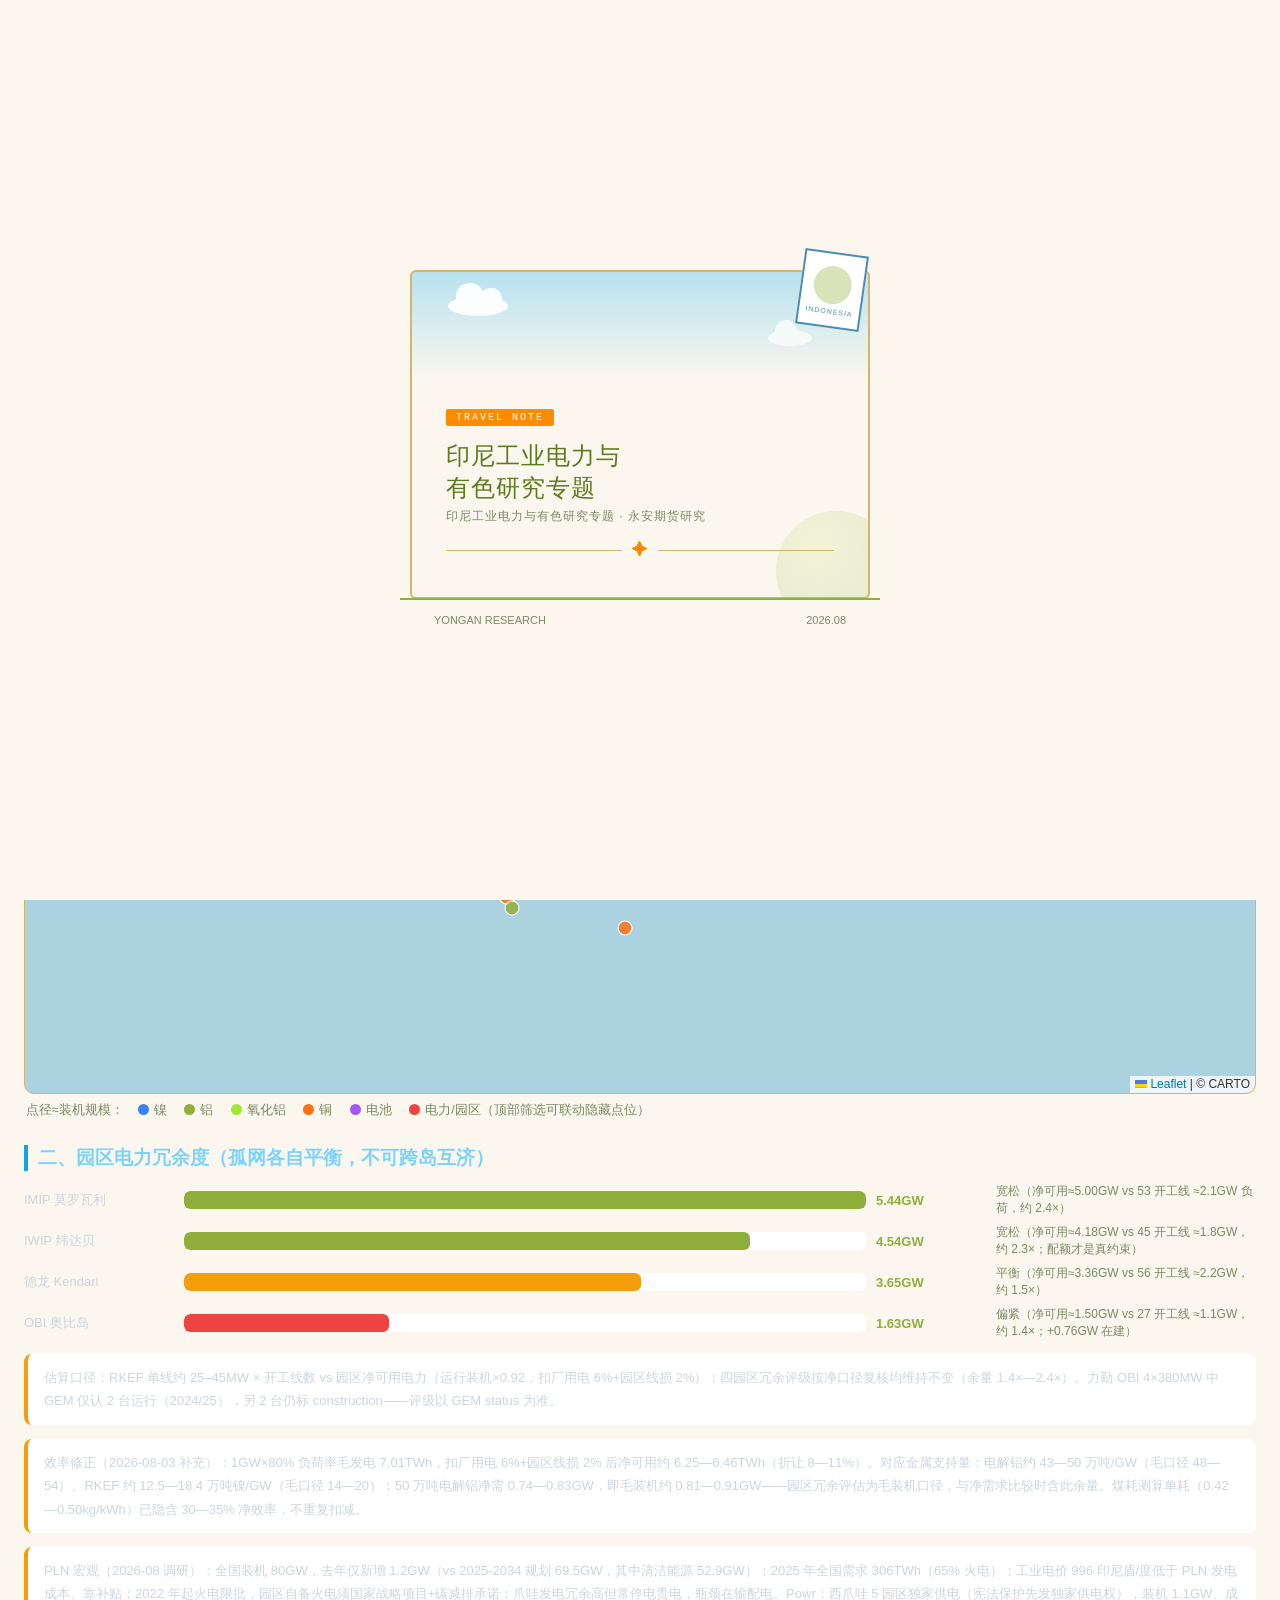
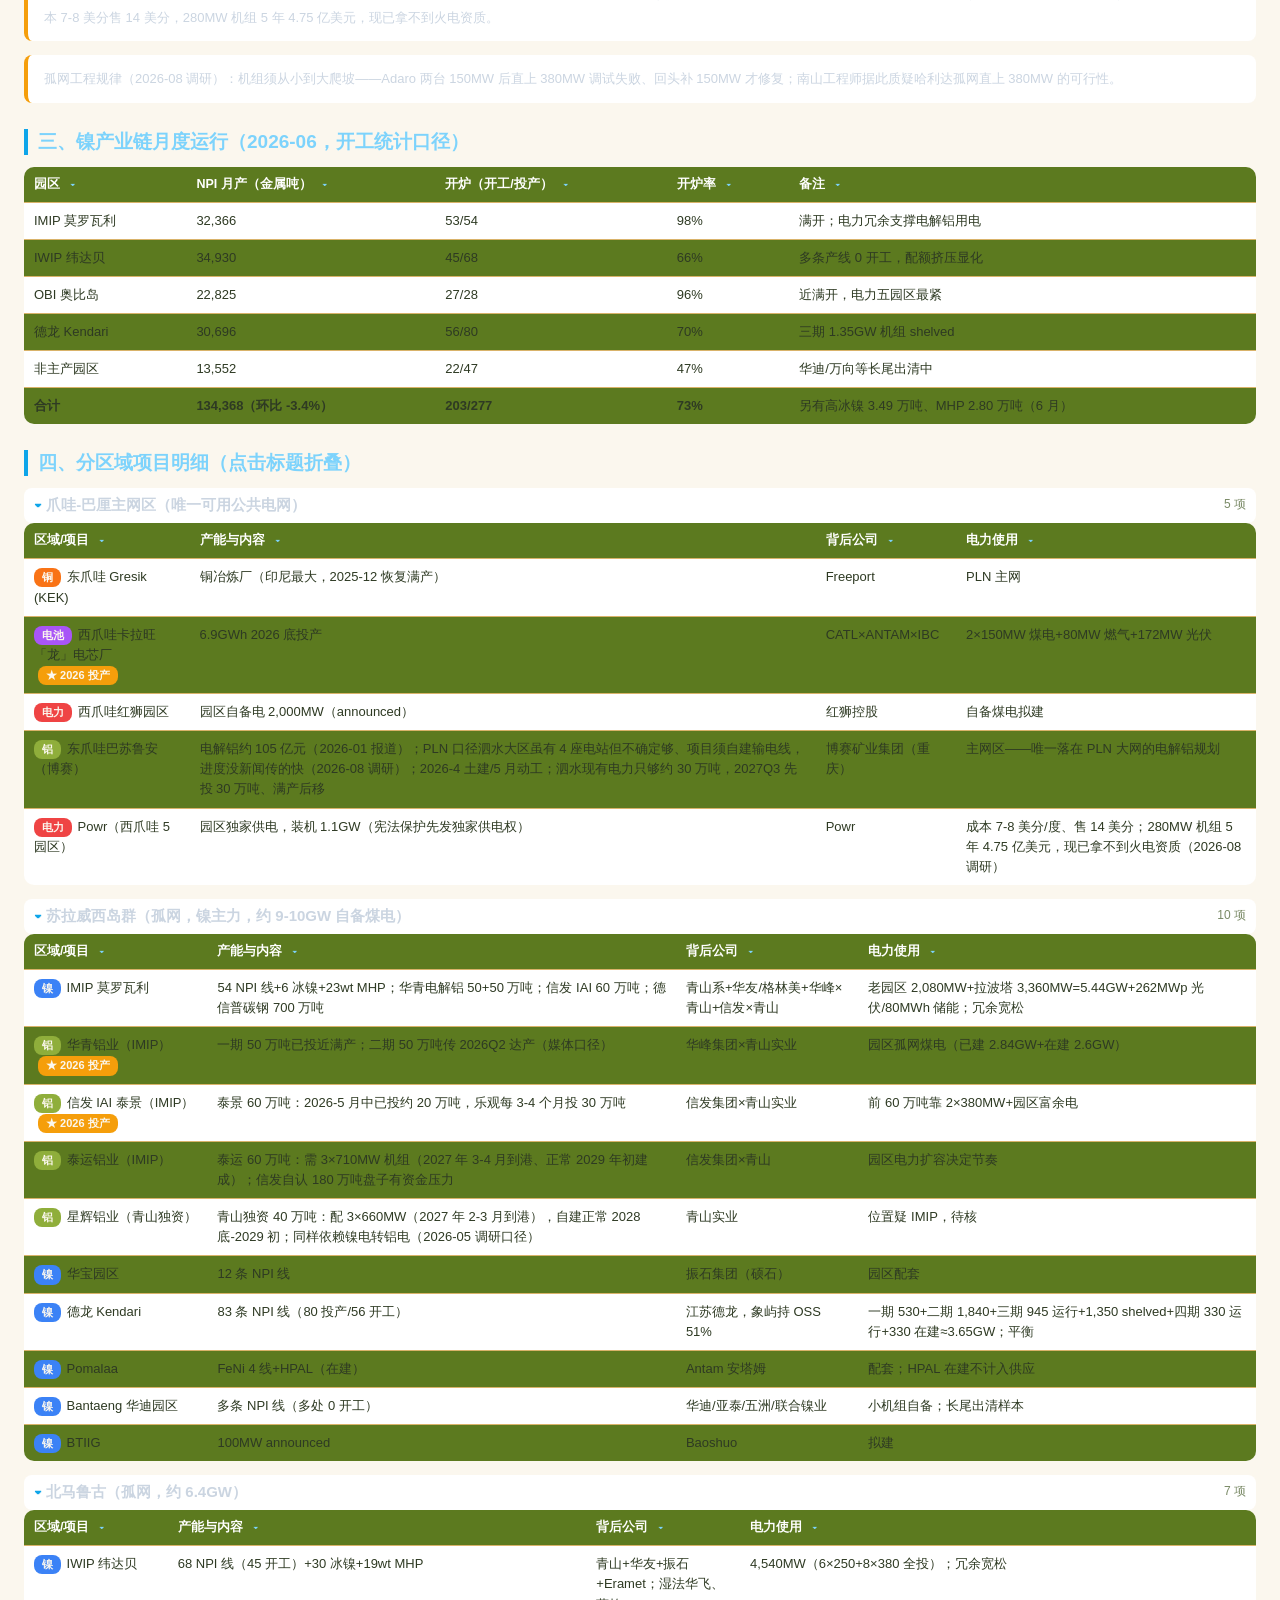
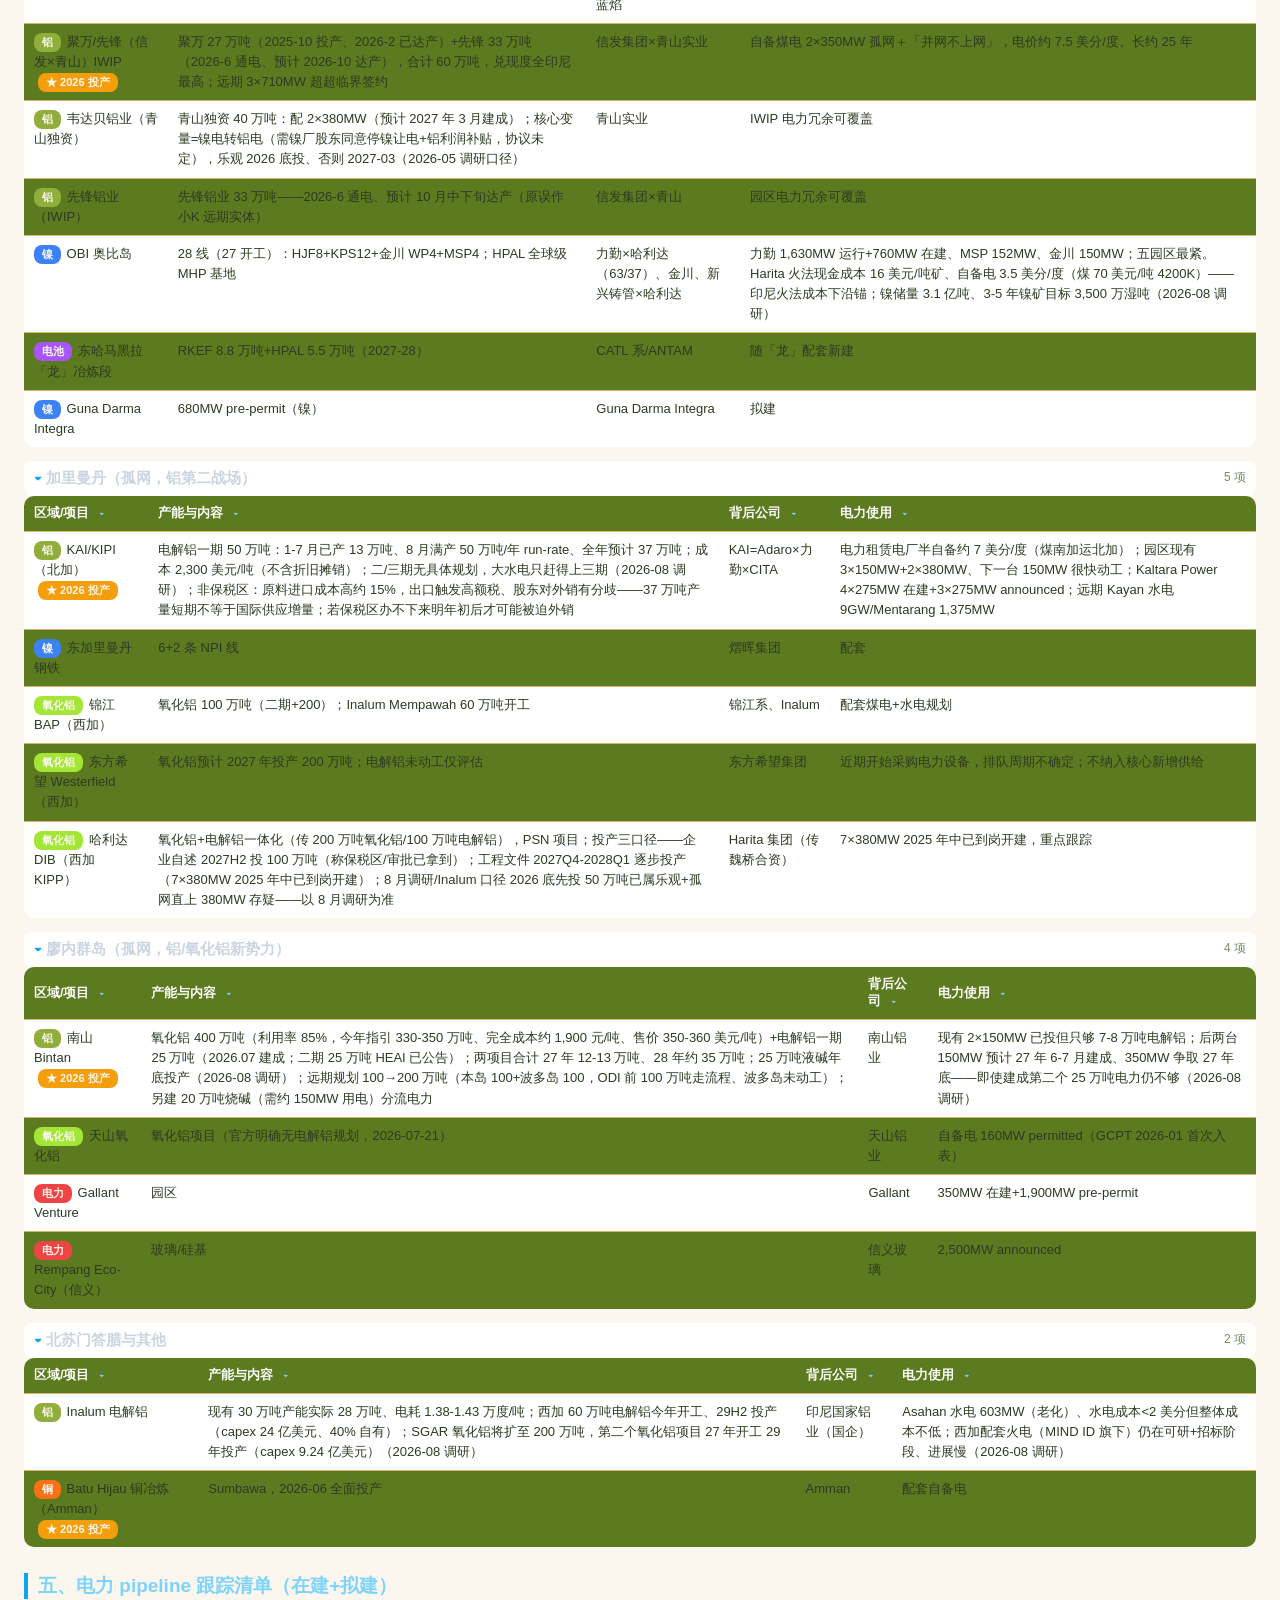
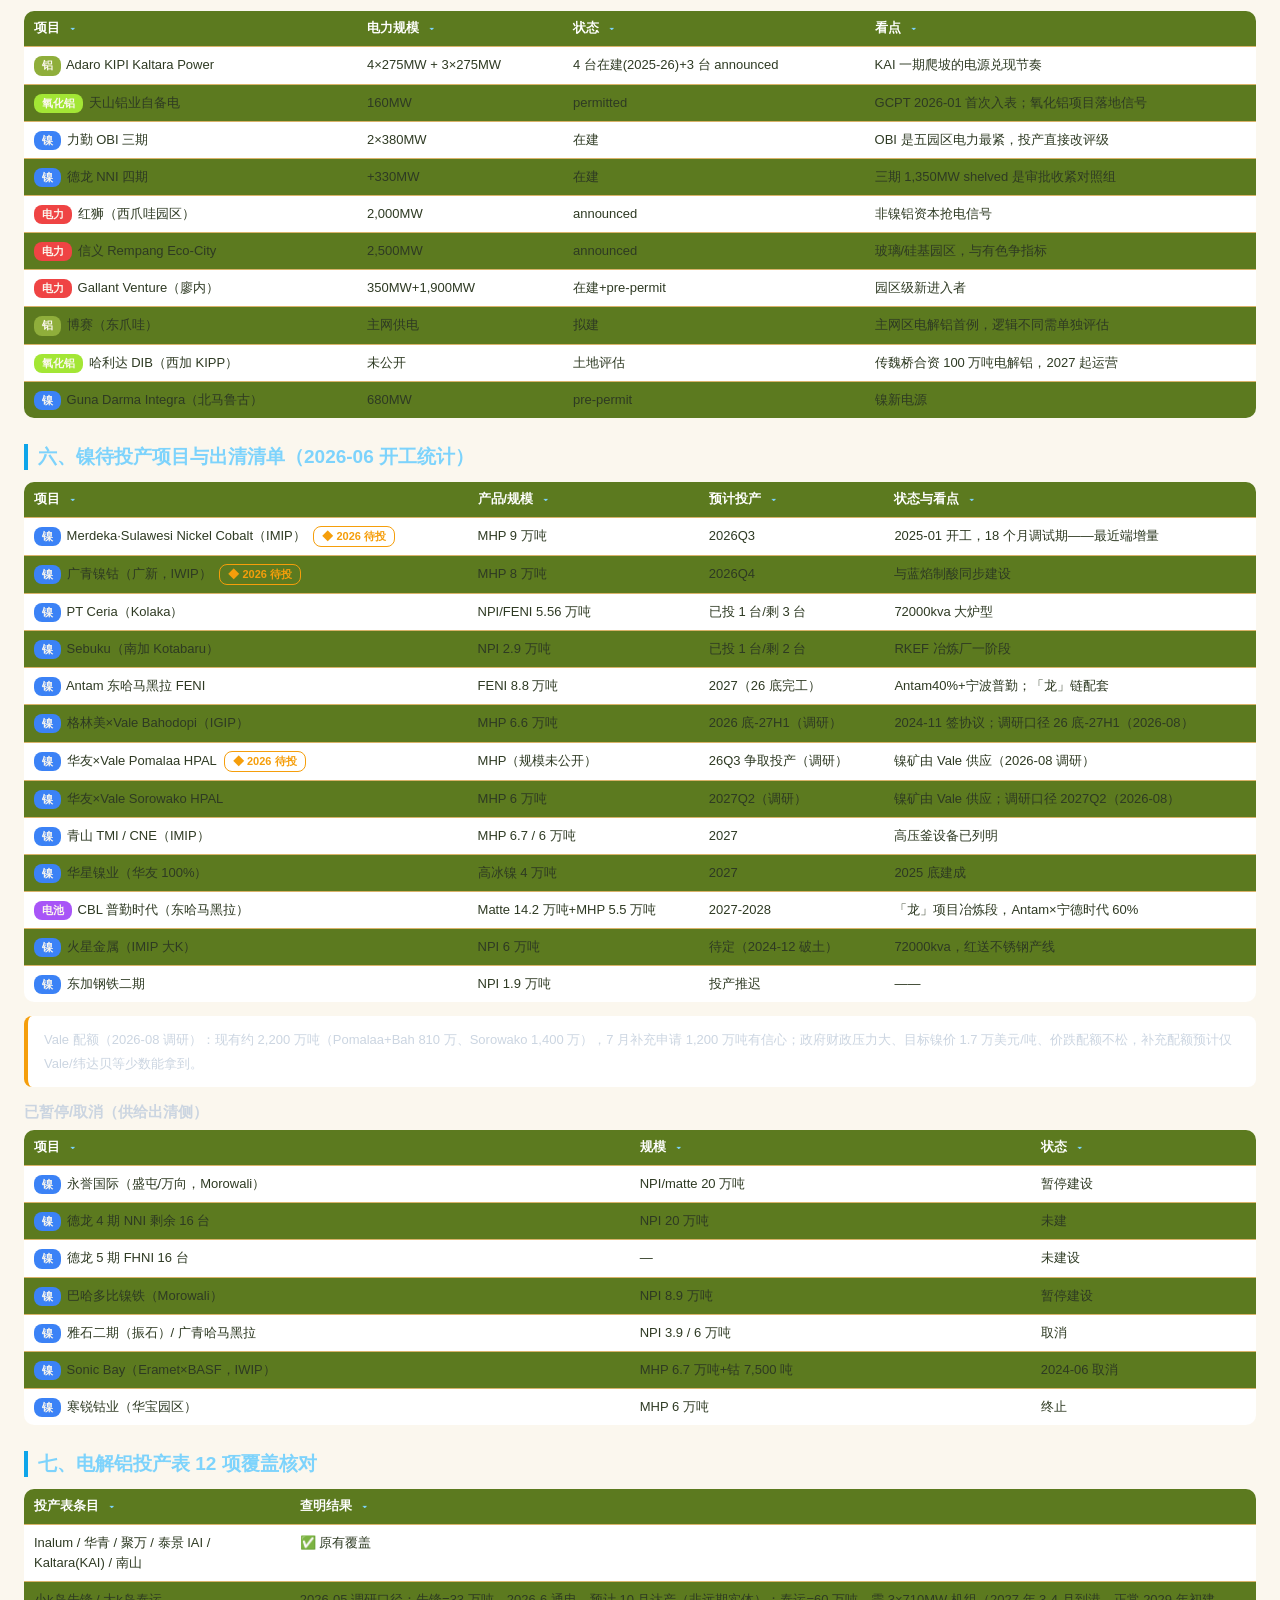
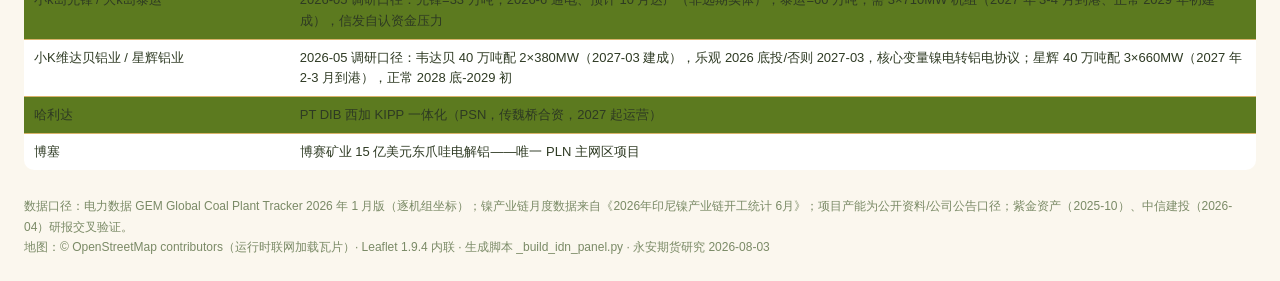
==== commit 82e2de99: "Cover title renamed + table header lime green" ====
--- a/indonesia-power.html
+++ b/indonesia-power.html
@@ -696,7 +696,7 @@
 details[open] summary:before {content:"▾ "}
 summary .cnt {float:right;color:#7A8A66;font-size:12px;font-weight:normal}
 table {width:100%;border-collapse:collapse;background:#FFFFFF;border-radius:10px;overflow:hidden;font-size:13px;margin-bottom:14px}
-th {background:#0c4a6e;color:#e0f2fe;text-align:left;padding:9px 10px;font-size:12.5px}
+th {background:#5C7A1F;color:#FFFFFF;text-align:left;padding:9px 10px;font-size:12.5px}
 td {padding:8px 10px;border-top:1px solid #D9B36A;vertical-align:top;line-height:1.55}
 tr:nth-child(even) td {background:#5C7A1F}
 .chip {display:inline-block;padding:1px 8px;border-radius:8px;font-size:11px;color:#FBF7EE;font-weight:bold;margin-right:2px}
@@ -721,7 +721,7 @@
 .fdrop label {display:flex;gap:6px;align-items:center;font-size:12.5px;color:#cbd5e1;padding:3px 2px;cursor:pointer}
 .fdrop label:hover {background:#5C7A1F}
 .fdrop .fops {display:flex;gap:6px;margin-bottom:6px}
-.fdrop .fops button {flex:1;background:#0c4a6e;color:#e0f2fe;border:none;border-radius:5px;padding:3px 0;font-size:12px;cursor:pointer}
+.fdrop .fops button {flex:1;background:#5C7A1F;color:#FFFFFF;border:none;border-radius:5px;padding:3px 0;font-size:12px;cursor:pointer}
 .fdrop .fops button:hover {background:#0ea5e9;color:#FBF7EE}
 .note {background:#FFFFFF;border-left:4px solid #f59e0b;border-radius:8px;padding:12px 16px;font-size:13px;line-height:1.8;color:#cbd5e1;margin:14px 0}
 .footer {margin-top:26px;color:#7A8A66;font-size:12px;line-height:1.7}
@@ -741,7 +741,7 @@
 .cover-cloud.c2::before{width:22px;height:22px;top:-10px;left:7px}
 .cover-body{background:var(--cream);border:2px solid var(--gold);border-top:none;padding:26px 34px 22px;border-radius:0 0 6px 6px;position:relative;overflow:hidden}
 .cover-badge{display:inline-block;background:var(--orange);color:#fff;font-size:10px;letter-spacing:2px;padding:3px 10px;border-radius:2px;font-family:'JetBrains Mono',monospace}
-.cover-title{font-family:'Cinzel',serif;font-size:26px;line-height:1.35;color:var(--lime-deep);margin:14px 0 4px;letter-spacing:1px}
+.cover-title{font-family:'Cinzel',serif;font-size:24px;line-height:1.35;color:var(--lime-deep);margin:14px 0 4px;letter-spacing:1px}
 .cover-sub{font-size:12px;color:var(--ink-soft);letter-spacing:1px;margin-bottom:16px}
 .cover-line{display:flex;align-items:center;gap:10px;margin:12px 0 16px}
 .cover-line::before,.cover-line::after{content:'';flex:1;height:1px;background:var(--gold)}
@@ -764,7 +764,7 @@
     <div class="cover-stamp"><div class="stamp-ico"></div><div class="stamp-txt">INDONESIA</div></div>
     <div class="cover-body">
       <span class="cover-badge">TRAVEL NOTE</span>
-      <div class="cover-title">直到大地变成<br>一颗酸橙</div>
+      <div class="cover-title">印尼工业电力与<br>有色研究专题</div>
       <div class="cover-sub">印尼工业电力与有色研究专题 · 永安期货研究</div>
       <div class="cover-line"><span>✦</span></div>
       <div class="cover-lime"></div>
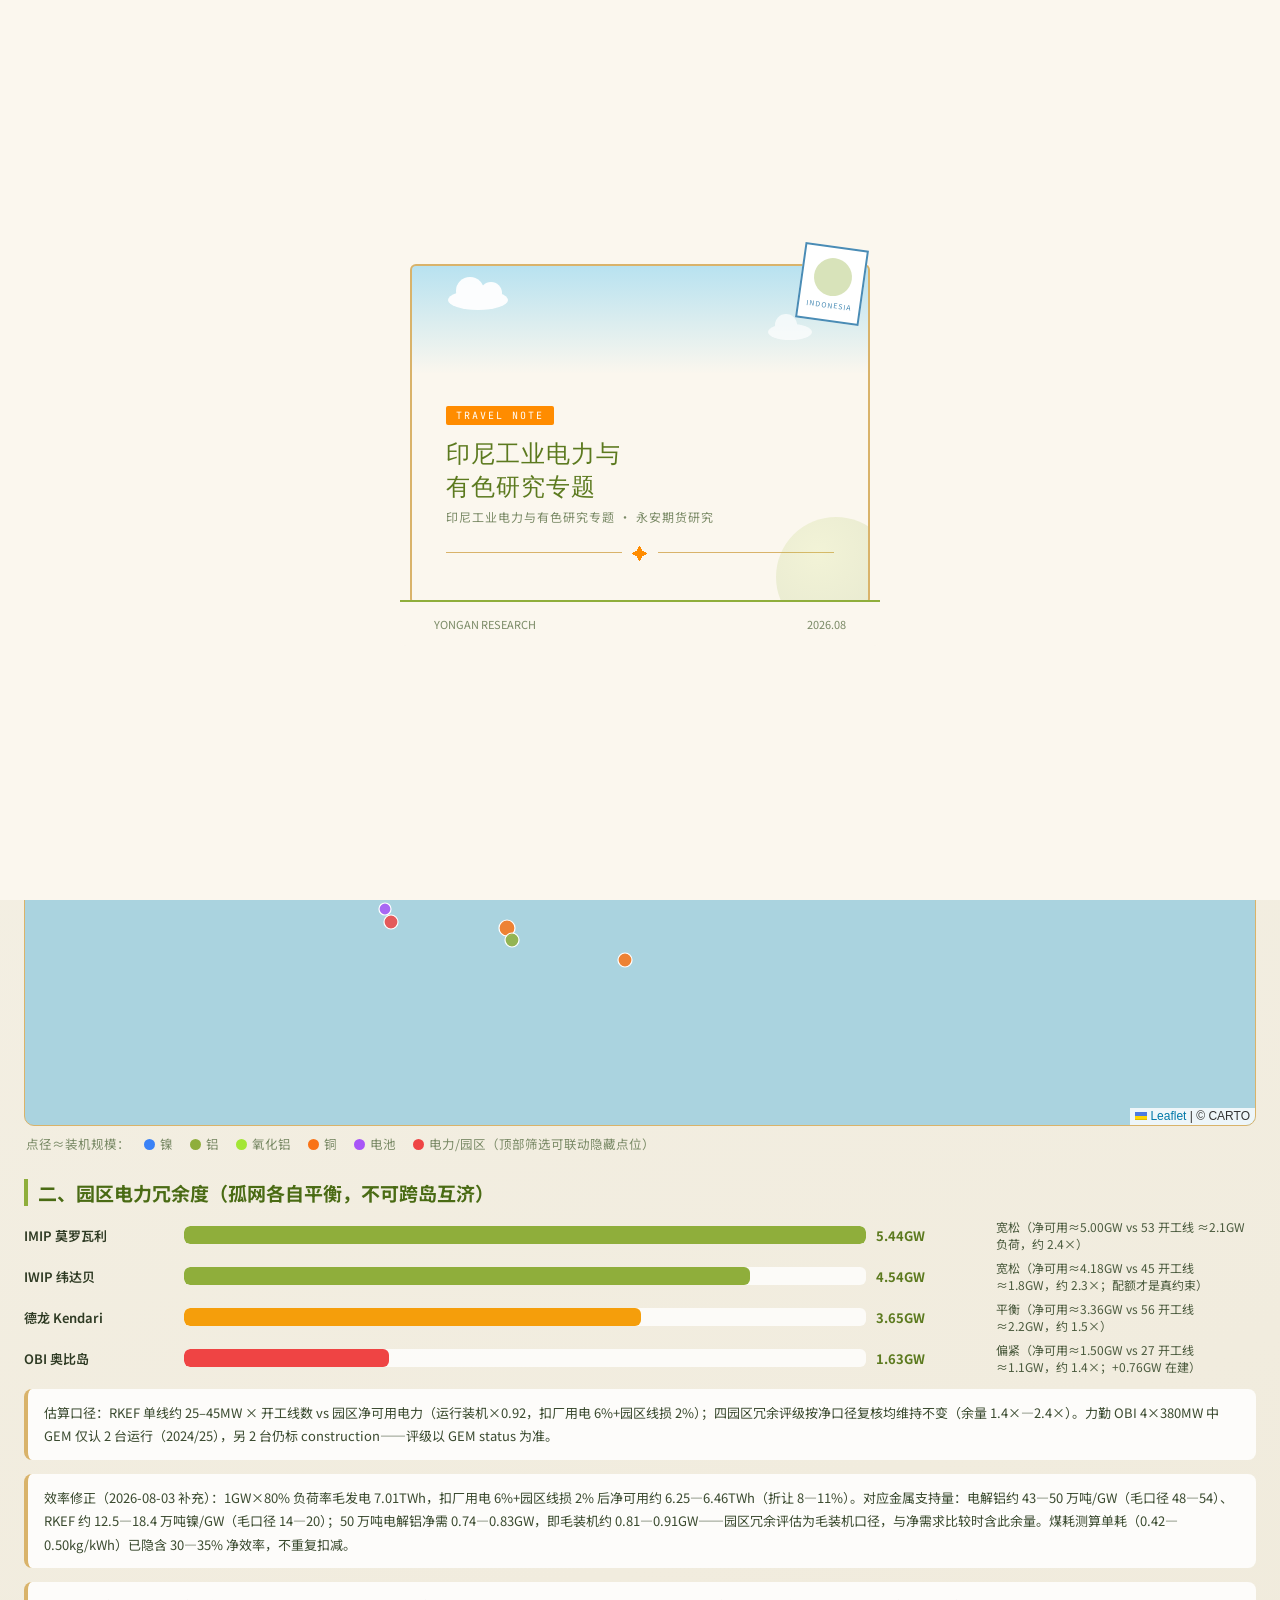
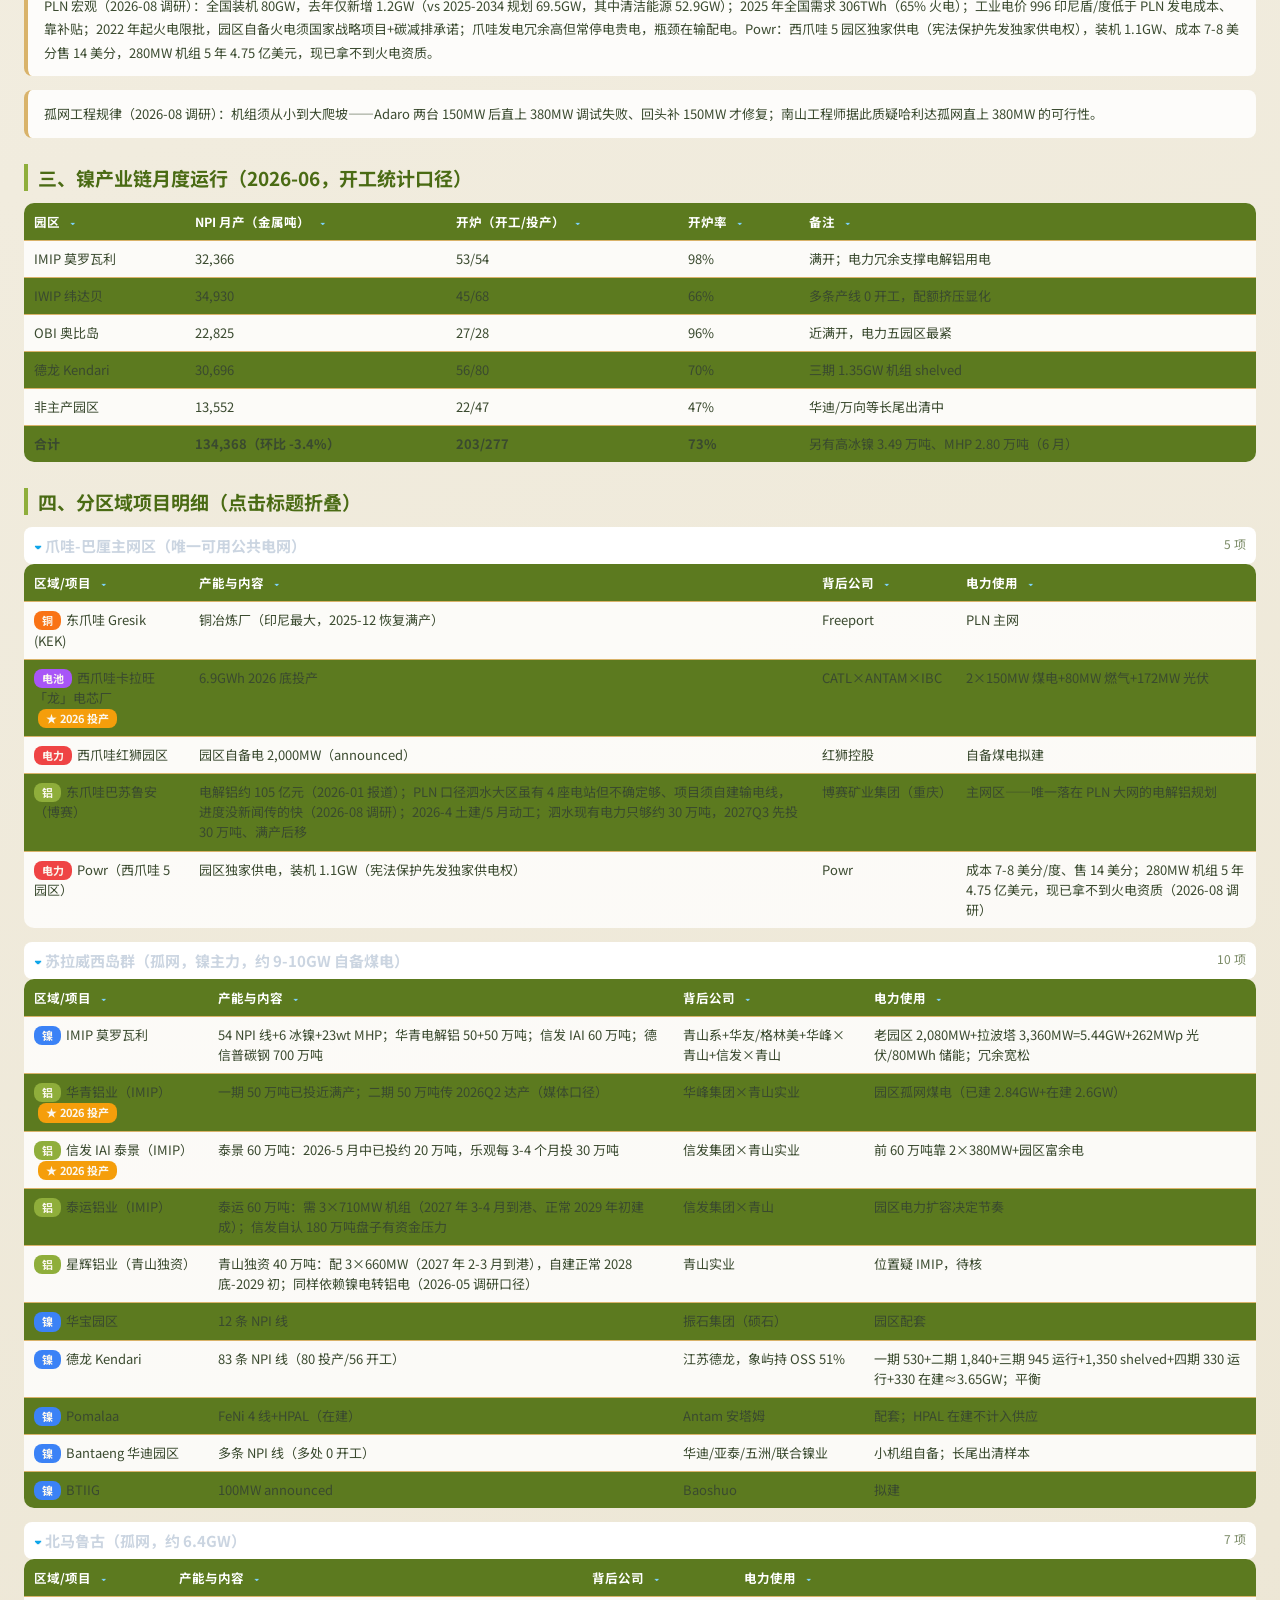
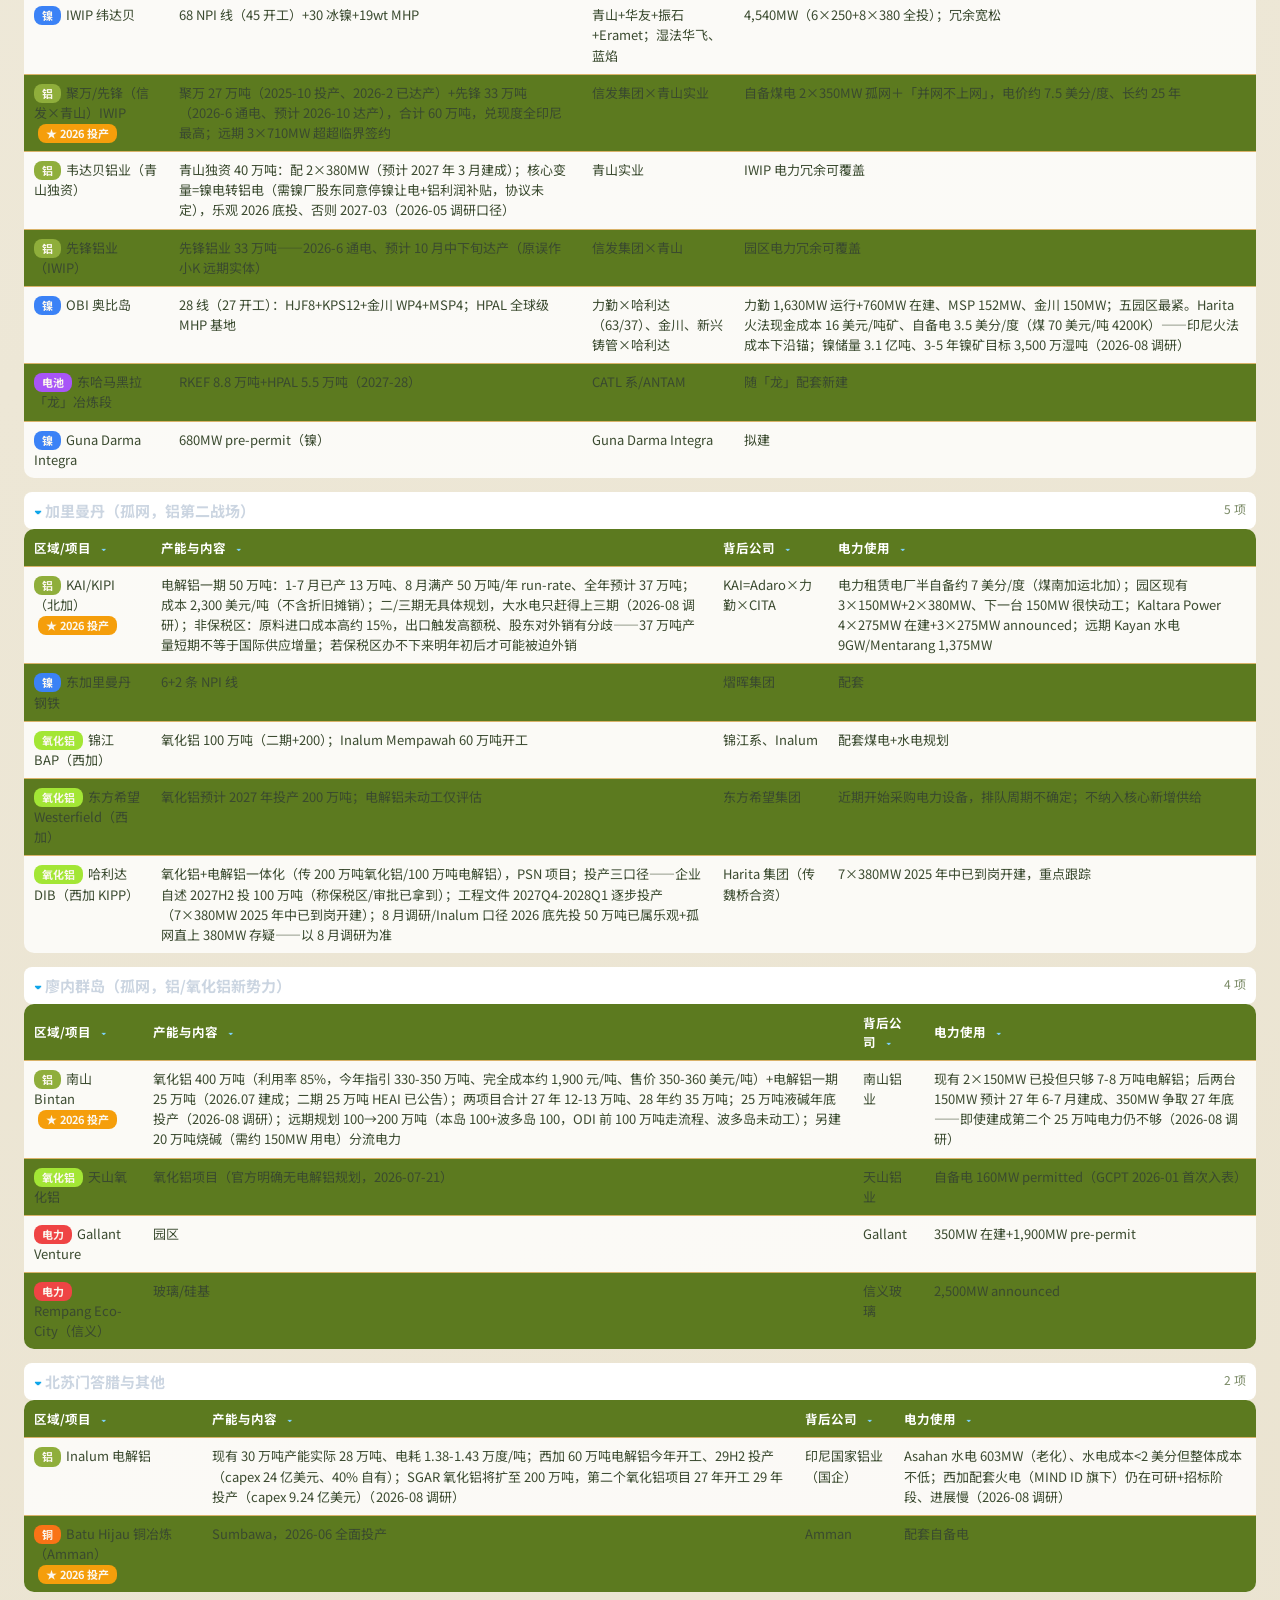
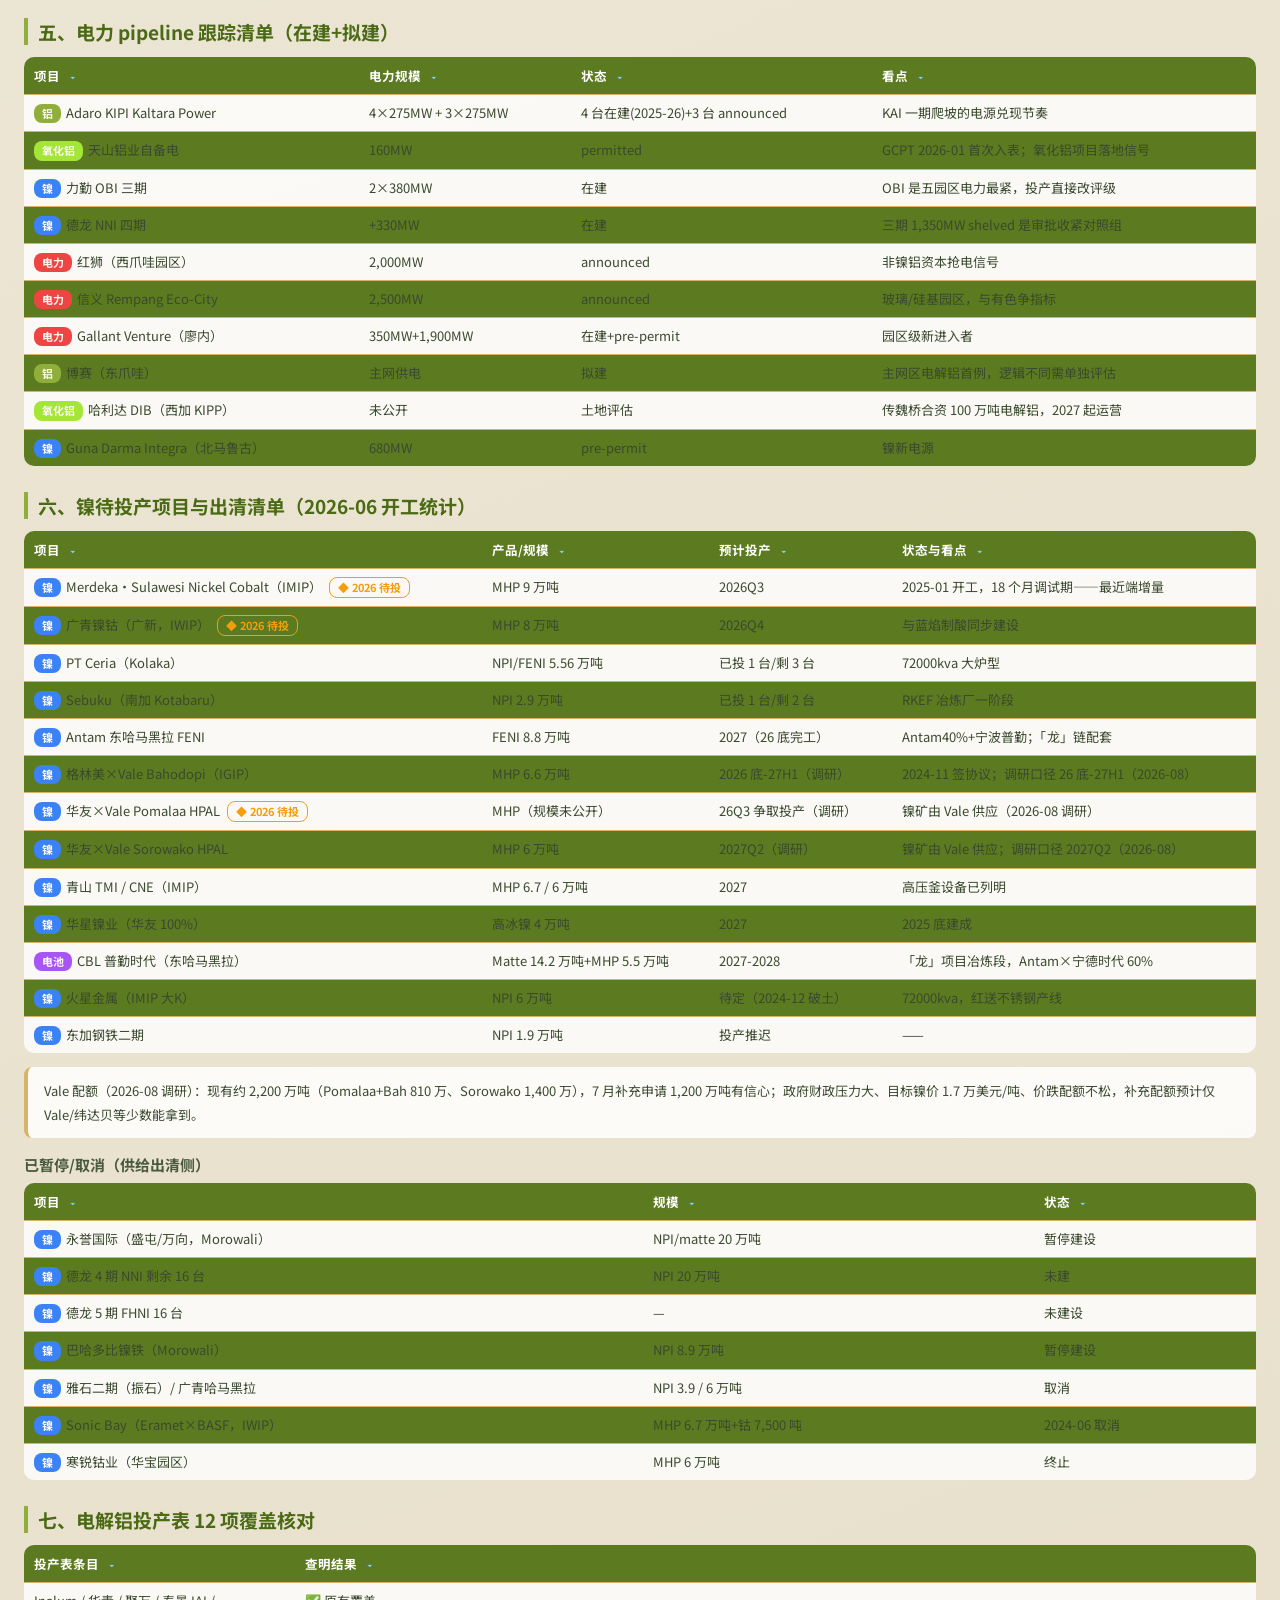
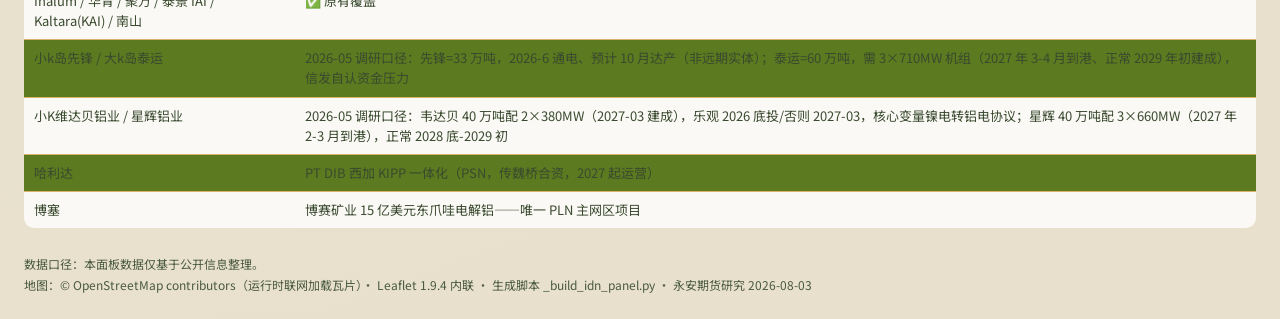
==== commit 19b3fa80: "Final lime-travel light theme: deepened text, data note simplified" ====
--- a/indonesia-power.html
+++ b/indonesia-power.html
@@ -2,6 +2,7 @@
 <html lang="zh-CN"><head><meta charset="UTF-8">
 <meta name="viewport" content="width=device-width, initial-scale=1.0">
 <title>印尼工业电力与有色研究专题 · 永安期货研究</title>
+<link href="https://fonts.googleapis.com/css2?family=Cinzel:wght@500;700&family=JetBrains+Mono:wght@400;700&family=Noto+Sans+SC:wght@400;700&display=swap" rel="stylesheet">
 <style>
 /* required styles */
 
@@ -666,22 +667,22 @@
 	}
 
 * {box-sizing:border-box;margin:0;padding:0}
-body {font-family:"Microsoft YaHei",sans-serif;background:#FBF7EE;color:#2E3A23;padding:24px;max-width:1400px;margin:0 auto;padding-top:70px}
-h1 {font-size:26px;color:#2E3A23}
+body {font-family:"Noto Sans SC","Microsoft YaHei",sans-serif;background:linear-gradient(160deg,#F5F1E6 0%,#EDE7D6 50%,#E8E0CC 100%);color:#3A4A2F;padding:24px;max-width:1400px;margin:0 auto;padding-top:70px}
+h1 {font-family:'Cinzel',serif;font-size:26px;color:#2E3A23}
 .sub {color:#7A8A66;font-size:13px;margin:6px 0 20px}
-h2 {font-size:19px;color:#7dd3fc;margin:26px 0 12px;border-left:4px solid #0ea5e9;padding-left:10px}
-h3 {font-size:15px;color:#cbd5e1;margin:16px 0 8px}
+h2 {font-size:19px;color:#4A6B14;margin:26px 0 12px;border-left:4px solid #8FAE3B;padding-left:10px}
+h3 {font-size:15px;color:#4A5A3D;margin:16px 0 8px}
 .toc {position:fixed;top:0;left:0;right:0;z-index:1000;background:rgba(248,244,238,.97);border-bottom:1px solid #D9B36A;
       padding:10px 24px;display:flex;gap:6px;align-items:center;flex-wrap:wrap;backdrop-filter:blur(6px)}
-.toc .tbrand {font-weight:bold;color:#2E3A23;margin-right:10px;font-size:14px}
+.toc .tbrand {font-family:'Cinzel',serif;font-weight:bold;color:#4A5A3D;margin-right:10px;font-size:14px}
 .toc a {color:#7dd3fc;text-decoration:none;font-size:12.5px;padding:3px 9px;border:1px solid #D9B36A;border-radius:6px;white-space:nowrap}
 .toc a:hover {background:#FFFFFF}
 .filters {margin-left:auto;display:flex;gap:5px;align-items:center;flex-wrap:wrap}
 .fbtn {background:#FFFFFF;color:#cbd5e1;border:1px solid #7A8A66;border-radius:6px;padding:3px 10px;font-size:12.5px;cursor:pointer}
 .fbtn.on {background:#0ea5e9;color:#FBF7EE;font-weight:bold;border-color:#0ea5e9}
 .kpis {display:grid;grid-template-columns:repeat(auto-fit,minmax(160px,1fr));gap:12px}
-.kpi {background:#FFFFFF;border-radius:10px;padding:14px 16px}
-.kpi b {display:block;font-size:24px;color:#8FAE3B}
+.kpi {background:rgba(255,255,255,0.82);border-radius:10px;padding:14px 16px}
+.kpi b {display:block;font-family:'JetBrains Mono',monospace;font-size:24px;color:#8FAE3B}
 .kpi span {font-size:12px;color:#7A8A66}
 #map {width:100%;height:640px;border-radius:10px;border:1px solid #D9B36A;background:#aad3df}
 .maplegend {font-size:12.5px;color:#7A8A66;margin:8px 2px 0}
@@ -695,7 +696,7 @@
 summary:before {content:"▸ ";color:#0ea5e9}
 details[open] summary:before {content:"▾ "}
 summary .cnt {float:right;color:#7A8A66;font-size:12px;font-weight:normal}
-table {width:100%;border-collapse:collapse;background:#FFFFFF;border-radius:10px;overflow:hidden;font-size:13px;margin-bottom:14px}
+table {width:100%;border-collapse:collapse;background:rgba(255,255,255,0.80);border-radius:10px;overflow:hidden;font-size:13px;margin-bottom:14px}
 th {background:#5C7A1F;color:#FFFFFF;text-align:left;padding:9px 10px;font-size:12.5px}
 td {padding:8px 10px;border-top:1px solid #D9B36A;vertical-align:top;line-height:1.55}
 tr:nth-child(even) td {background:#5C7A1F}
@@ -703,28 +704,28 @@
 .badge26 {display:inline-block;padding:1px 8px;border-radius:8px;font-size:11px;background:#f59e0b;color:#FBF7EE;font-weight:bold;margin-left:4px}
 .badge26e {display:inline-block;padding:1px 8px;border-radius:8px;font-size:11px;background:transparent;color:#f59e0b;border:1px solid #f59e0b;font-weight:bold;margin-left:4px}
 .brow {display:flex;align-items:center;gap:10px;margin:7px 0;font-size:13px}
-.bname {width:150px;color:#cbd5e1}
-.btrack {flex:1;background:#FFFFFF;border-radius:6px;height:18px;overflow:hidden}
+.bname {width:150px;color:#2E3A23;font-weight:600}
+.btrack {flex:1;background:rgba(255,255,255,0.8);border-radius:6px;height:18px;overflow:hidden}
 .bfill {display:block;height:100%;border-radius:6px}
 .ok {background:#8FAE3B}.mid {background:#f59e0b}.tight {background:#ef4444}
-.bval {width:110px;color:#8FAE3B;font-weight:bold}
-.bnote {width:260px;color:#7A8A66;font-size:12px}
+.bval {width:110px;color:#5C7A1F;font-weight:bold}
+.bnote {width:260px;color:#4A5A3D;font-size:12px}
 th {cursor:pointer;user-select:none;position:relative}
 th .sortmark {color:#f59e0b;margin-left:3px}
 th .fbtn2 {margin-left:5px;background:transparent;border:none;color:#7dd3fc;cursor:pointer;font-size:11px;padding:0 2px}
 th .fbtn2.on {color:#f59e0b}
 th .fbtn2:hover {color:#8FAE3B}
-.fdrop {position:absolute;z-index:2000;background:#FFFFFF;border:1px solid #7A8A66;border-radius:10px;
+.fdrop {position:absolute;z-index:2000;background:rgba(255,255,255,0.92);border:1px solid #7A8A66;border-radius:10px;
         padding:10px;min-width:210px;max-width:280px;box-shadow:0 10px 30px rgba(0,0,0,.5)}
-.fdrop input {width:100%;background:#FBF7EE;border:1px solid #7A8A66;border-radius:5px;color:#2E3A23;font-size:12px;padding:4px 8px;margin-bottom:6px}
+.fdrop input {width:100%;background:#FBF7EE;border:1px solid #7A8A66;border-radius:5px;color:#4A5A3D;font-size:12px;padding:4px 8px;margin-bottom:6px}
 .fdrop .fvals {max-height:220px;overflow-y:auto}
 .fdrop label {display:flex;gap:6px;align-items:center;font-size:12.5px;color:#cbd5e1;padding:3px 2px;cursor:pointer}
 .fdrop label:hover {background:#5C7A1F}
 .fdrop .fops {display:flex;gap:6px;margin-bottom:6px}
 .fdrop .fops button {flex:1;background:#5C7A1F;color:#FFFFFF;border:none;border-radius:5px;padding:3px 0;font-size:12px;cursor:pointer}
 .fdrop .fops button:hover {background:#0ea5e9;color:#FBF7EE}
-.note {background:#FFFFFF;border-left:4px solid #f59e0b;border-radius:8px;padding:12px 16px;font-size:13px;line-height:1.8;color:#cbd5e1;margin:14px 0}
-.footer {margin-top:26px;color:#7A8A66;font-size:12px;line-height:1.7}
+.note {background:rgba(255,255,255,0.85);border-left:4px solid #D9B36A;border-radius:8px;padding:12px 16px;font-size:13px;line-height:1.8;color:#3A4A2F;margin:14px 0}
+.footer {margin-top:26px;color:#4A5A3D;font-size:12px;line-height:1.7}
 </style>
 <style id="lime-cover-css">
 :root{--lime:#8FAE3B;--lime-deep:#5C7A1F;--sky:#B8E2F0;--sky-deep:#4A8CB5;--orange:#FF8C00;--cream:#FBF7EE;--ink:#2E3A23;--ink-soft:#7A8A66;--gold:#D9B36A}
@@ -835,7 +836,7 @@
 <h2 id="sec-coverage">七、电解铝投产表 12 项覆盖核对</h2>
 <table><thead><tr><th>投产表条目</th><th>查明结果</th></tr></thead><tbody><tr data-cat="铝"><td>Inalum / 华青 / 聚万 / 泰景 IAI / Kaltara(KAI) / 南山</td><td>✅ 原有覆盖</td></tr><tr data-cat="铝"><td>小k岛先锋 / 大k岛泰运</td><td>2026-05 调研口径：先锋=33 万吨，2026-6 通电、预计 10 月达产（非远期实体）；泰运=60 万吨，需 3×710MW 机组（2027 年 3-4 月到港、正常 2029 年初建成），信发自认资金压力</td></tr><tr data-cat="铝"><td>小K维达贝铝业 / 星辉铝业</td><td>2026-05 调研口径：韦达贝 40 万吨配 2×380MW（2027-03 建成），乐观 2026 底投/否则 2027-03，核心变量镍电转铝电协议；星辉 40 万吨配 3×660MW（2027 年 2-3 月到港），正常 2028 底-2029 初</td></tr><tr data-cat="氧化铝"><td>哈利达</td><td>PT DIB 西加 KIPP 一体化（PSN，传魏桥合资，2027 起运营）</td></tr><tr data-cat="铝"><td>博塞</td><td>博赛矿业 15 亿美元东爪哇电解铝——唯一 PLN 主网区项目</td></tr></tbody></table>
 
-<div class="footer">数据口径：电力数据 GEM Global Coal Plant Tracker 2026 年 1 月版（逐机组坐标）；镍产业链月度数据来自《2026年印尼镍产业链开工统计 6月》；项目产能为公开资料/公司公告口径；紫金资产（2025-10）、中信建投（2026-04）研报交叉验证。<br>
+<div class="footer">数据口径：本面板数据仅基于公开信息整理。<br>
 地图：© OpenStreetMap contributors（运行时联网加载瓦片）· Leaflet 1.9.4 内联 · 生成脚本 _build_idn_panel.py · 永安期货研究 2026-08-03</div>
 
 <script>/* @preserve
